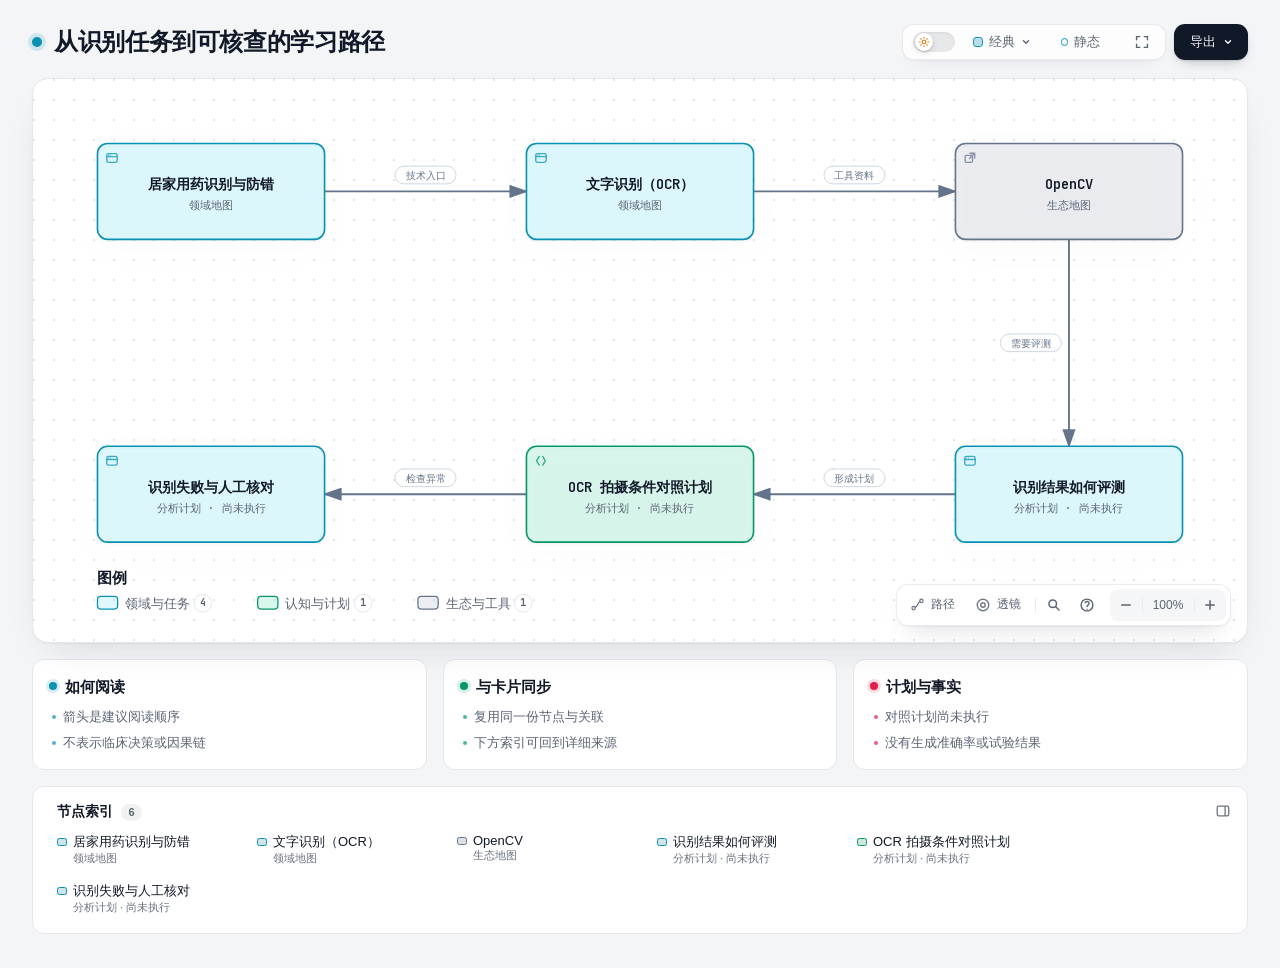
==== archify-map.html @ a1b2ab37 "完善三张活地图内容与界面并接入 Archify 可视化" ====
<!DOCTYPE html>
<html lang="zh-CN" data-theme="dark" data-preset="classic">
<head>
  <meta charset="UTF-8">
  <meta name="viewport" content="width=device-width, initial-scale=1.0">
  <meta name="generator" content="archify 3.2.0">
  <meta name="archify-reader-contract" content="declared-wide-v1">
  <title>从识别任务到可核查的学习路径</title>
  <script>
    // Resolve the theme before first paint so light-preference users don't
    // see a dark flash. The toolbar script below re-applies with UI state.
    (function () {
      try {
        var theme = null;
        try {
          var param = new URLSearchParams(window.location.search).get('theme');
          if (param === 'light' || param === 'dark') theme = param;
          if (new URLSearchParams(window.location.search).get('embed') === '1') {
            document.documentElement.setAttribute('data-embed', 'true');
          }
          if (new URLSearchParams(window.location.search).get('present') === '1') {
            document.documentElement.setAttribute('data-present', 'true');
          }
        } catch (_) {}
        if (!theme) {
          try { theme = localStorage.getItem('archify-theme'); } catch (_) {}
        }
        if (theme !== 'light' && theme !== 'dark') {
          theme = window.matchMedia('(prefers-color-scheme: light)').matches ? 'light' : 'dark';
        }
        document.documentElement.setAttribute('data-theme', theme);
      } catch (_) {}
    })();
  </script>
  <style id="archify-fonts">
/*
JetBrains Mono variable WOFF2 subsets from Google Fonts service revision v24.
These fixed bytes are shared by the viewer and its SVG/raster exports.
No local() source: an installed copy must not override the bundled font.
Uncovered characters (including CJK) still use the system fallback stack.
Upstream: https://github.com/JetBrains/JetBrainsMono

cyrillic-ext    1664 bytes  sha256 9343de2ca5d9549f792e7962375af8efb0f320c7643bfd36c884b5a30e5c396f
cyrillic        8892 bytes  sha256 4995a9a43ac659ec32fcd8b463755cd6a07b31a6e6b3894a6a153b661cf490e2
greek           6800 bytes  sha256 49c3da6c9a2b279b0f1f860f5cfb1f5dc38d88a5c7be9c9b1837bbc4e3db6111
vietnamese      5872 bytes  sha256 d44eb1936043a56038eb02dd70b243f379bef65783f94ec12f277550720411f1
latin-ext      11596 bytes  sha256 9c38cb2d0d2d93c1ee6e21fa78db76f13ea7e15e15cc64214c7ca89b6aaa35c4
latin          31340 bytes  sha256 2c32b9b3ee358c119e210f6f5195f9bd34894d78a785ff2e95d60e718e400af4

Copyright 2020 The JetBrains Mono Project Authors (https://github.com/JetBrains/JetBrainsMono)

This Font Software is licensed under the SIL Open Font License, Version 1.1.
This license is copied below, and is also available with a FAQ at:
https://openfontlicense.org


-----------------------------------------------------------
SIL OPEN FONT LICENSE Version 1.1 - 26 February 2007
-----------------------------------------------------------

PREAMBLE
The goals of the Open Font License (OFL) are to stimulate worldwide
development of collaborative font projects, to support the font creation
efforts of academic and linguistic communities, and to provide a free and
open framework in which fonts may be shared and improved in partnership
with others.

The OFL allows the licensed fonts to be used, studied, modified and
redistributed freely as long as they are not sold by themselves. The
fonts, including any derivative works, can be bundled, embedded,
redistributed and/or sold with any software provided that any reserved
names are not used by derivative works. The fonts and derivatives,
however, cannot be released under any other type of license. The
requirement for fonts to remain under this license does not apply
to any document created using the fonts or their derivatives.

DEFINITIONS
"Font Software" refers to the set of files released by the Copyright
Holder(s) under this license and clearly marked as such. This may
include source files, build scripts and documentation.

"Reserved Font Name" refers to any names specified as such after the
copyright statement(s).

"Original Version" refers to the collection of Font Software components as
distributed by the Copyright Holder(s).

"Modified Version" refers to any derivative made by adding to, deleting,
or substituting -- in part or in whole -- any of the components of the
Original Version, by changing formats or by porting the Font Software to a
new environment.

"Author" refers to any designer, engineer, programmer, technical
writer or other person who contributed to the Font Software.

PERMISSION & CONDITIONS
Permission is hereby granted, free of charge, to any person obtaining
a copy of the Font Software, to use, study, copy, merge, embed, modify,
redistribute, and sell modified and unmodified copies of the Font
Software, subject to the following conditions:

1) Neither the Font Software nor any of its individual components,
in Original or Modified Versions, may be sold by itself.

2) Original or Modified Versions of the Font Software may be bundled,
redistributed and/or sold with any software, provided that each copy
contains the above copyright notice and this license. These can be
included either as stand-alone text files, human-readable headers or
in the appropriate machine-readable metadata fields within text or
binary files as long as those fields can be easily viewed by the user.

3) No Modified Version of the Font Software may use the Reserved Font
Name(s) unless explicit written permission is granted by the corresponding
Copyright Holder. This restriction only applies to the primary font name as
presented to the users.

4) The name(s) of the Copyright Holder(s) or the Author(s) of the Font
Software shall not be used to promote, endorse or advertise any
Modified Version, except to acknowledge the contribution(s) of the
Copyright Holder(s) and the Author(s) or with their explicit written
permission.

5) The Font Software, modified or unmodified, in part or in whole,
must be distributed entirely under this license, and must not be
distributed under any other license. The requirement for fonts to
remain under this license does not apply to any document created
using the Font Software.

TERMINATION
This license becomes null and void if any of the above conditions are
not met.

DISCLAIMER
THE FONT SOFTWARE IS PROVIDED "AS IS", WITHOUT WARRANTY OF ANY KIND,
EXPRESS OR IMPLIED, INCLUDING BUT NOT LIMITED TO ANY WARRANTIES OF
MERCHANTABILITY, FITNESS FOR A PARTICULAR PURPOSE AND NONINFRINGEMENT
OF COPYRIGHT, PATENT, TRADEMARK, OR OTHER RIGHT. IN NO EVENT SHALL THE
COPYRIGHT HOLDER BE LIABLE FOR ANY CLAIM, DAMAGES OR OTHER LIABILITY,
INCLUDING ANY GENERAL, SPECIAL, INDIRECT, INCIDENTAL, OR CONSEQUENTIAL
DAMAGES, WHETHER IN AN ACTION OF CONTRACT, TORT OR OTHERWISE, ARISING
FROM, OUT OF THE USE OR INABILITY TO USE THE FONT SOFTWARE OR FROM
OTHER DEALINGS IN THE FONT SOFTWARE.
*/
    /* cyrillic-ext */
    @font-face { font-family: 'JetBrains Mono'; font-style: normal; font-weight: 400 800; font-display: swap;
      src: url([data-uri]) format('woff2');
      unicode-range: U+0460-052F, U+1C80-1C8A, U+20B4, U+2DE0-2DFF, U+A640-A69F, U+FE2E-FE2F; }
    /* cyrillic */
    @font-face { font-family: 'JetBrains Mono'; font-style: normal; font-weight: 400 800; font-display: swap;
      src: url([data-uri]) format('woff2');
      unicode-range: U+0301, U+0400-045F, U+0490-0491, U+04B0-04B1, U+2116; }
    /* greek */
    @font-face { font-family: 'JetBrains Mono'; font-style: normal; font-weight: 400 800; font-display: swap;
      src: url([data-uri]) format('woff2');
      unicode-range: U+0370-0377, U+037A-037F, U+0384-038A, U+038C, U+038E-03A1, U+03A3-03FF; }
    /* vietnamese */
    @font-face { font-family: 'JetBrains Mono'; font-style: normal; font-weight: 400 800; font-display: swap;
      src: url([data-uri]) format('woff2');
      unicode-range: U+0102-0103, U+0110-0111, U+0128-0129, U+0168-0169, U+01A0-01A1, U+01AF-01B0, U+0300-0301, U+0303-0304, U+0308-0309, U+0323, U+0329, U+1EA0-1EF9, U+20AB; }
    /* latin-ext */
    @font-face { font-family: 'JetBrains Mono'; font-style: normal; font-weight: 400 800; font-display: swap;
      src: url([data-uri]) format('woff2');
      unicode-range: U+0100-02BA, U+02BD-02C5, U+02C7-02CC, U+02CE-02D7, U+02DD-02FF, U+0304, U+0308, U+0329, U+1D00-1DBF, U+1E00-1E9F, U+1EF2-1EFF, U+2020, U+20A0-20AB, U+20AD-20C0, U+2113, U+2C60-2C7F, U+A720-A7FF; }
    /* latin */
    @font-face { font-family: 'JetBrains Mono'; font-style: normal; font-weight: 400 800; font-display: swap;
      src: url([data-uri]) format('woff2');
      unicode-range: U+0000-00FF, U+0131, U+0152-0153, U+02BB-02BC, U+02C6, U+02DA, U+02DC, U+0304, U+0308, U+0329, U+2000-206F, U+20AC, U+2122, U+2191, U+2193, U+2212, U+2215, U+FEFF, U+FFFD; }
  </style>
  <style>
    /* ==========================================================
       THEME VARIABLES — switch by toggling [data-theme] on <html>
       ========================================================== */
    :root,
    [data-theme="dark"] {
      --bg: #020617;
      --grid: #1e293b;
      --canvas-dot: rgba(148, 163, 184, 0.16);
      --text: #ffffff;
      --text-muted: #94a3b8;
      --text-dim: #475569;
      /* UI chrome and menu hints need more contrast than SVG .t-dim accents */
      --text-faint: #7d8da1;

      --panel: rgba(15, 23, 42, 0.5);
      --panel-border: #1e293b;
      --lane-fill: rgba(15, 23, 42, 0.22);
      --lane-stroke: #334155;

      --arrow: #94a3b8;
      --arrow-emphasis: #34d399;

      /* Opaque mask color used behind semi-transparent component fills
         so the arrows drawn underneath are properly hidden. */
      --mask: #0f172a;

      --frontend-fill:    rgba(8, 51, 68, 0.4);
      --frontend-stroke:  #22d3ee;
      --backend-fill:     rgba(6, 78, 59, 0.4);
      --backend-stroke:   #34d399;
      --database-fill:    rgba(76, 29, 149, 0.4);
      --database-stroke:  #a78bfa;
      --cloud-fill:       rgba(120, 53, 15, 0.3);
      --cloud-stroke:     #fbbf24;
      --security-fill:    rgba(136, 19, 55, 0.4);
      --security-stroke:  #fb7185;
      --messagebus-fill:  rgba(251, 146, 60, 0.3);
      --messagebus-stroke:#fb923c;
      --external-fill:    rgba(30, 41, 59, 0.5);
      --external-stroke:  #94a3b8;

      --toolbar-bg:       rgba(15, 23, 42, 0.8);
      --toolbar-border:   #334155;
      --toolbar-text:     #e2e8f0;
      --toolbar-hover:    rgba(15, 23, 42, 0.95);
      --toolbar-menu-bg:  #0f172a;
    }

    [data-theme="light"] {
      --bg: #f4f5f7;
      --grid: #e9edf2;
      --canvas-dot: #e2e7ec;
      --text: #111827;
      --text-muted: #5b6474;
      --text-dim: #9aa3b2;
      --text-faint: #6b7280;

      --panel: #ffffff;
      --panel-border: #e5e7eb;
      --lane-fill: rgba(248, 250, 252, 0.65);
      --lane-stroke: #cbd5e1;

      --arrow: #64748b;
      --arrow-emphasis: #059669;

      --mask: #ffffff;

      --frontend-fill: rgba(34, 211, 238, 0.15);
      --frontend-stroke: #0891b2;
      --backend-fill: rgba(52, 211, 153, 0.18);
      --backend-stroke: #059669;
      --database-fill: rgba(167, 139, 250, 0.2);
      --database-stroke: #7c3aed;
      --cloud-fill: rgba(251, 191, 36, 0.18);
      --cloud-stroke: #d97706;
      --security-fill: rgba(251, 113, 133, 0.15);
      --security-stroke: #e11d48;
      --messagebus-fill: rgba(251, 146, 60, 0.15);
      --messagebus-stroke: #ea580c;
      --external-fill: rgba(148, 163, 184, 0.18);
      --external-stroke: #64748b;

      --toolbar-bg:       rgba(255, 255, 255, 0.92);
      --toolbar-border:   #cbd5e1;
      --toolbar-text:     #334155;
      --toolbar-hover:    #ffffff;
      --toolbar-menu-bg:  #ffffff;
    }

    /* ==========================================================
       SIGNAL FLOW — an opt-in, motion-forward visual preset.
       The variables also target a standalone exported SVG, whose
       root carries data-preset and data-theme directly.
       ========================================================== */
    [data-preset="signal-flow"][data-theme="dark"] {
      --bg: #030711;
      --grid: #15233a;
      --panel: rgba(6, 14, 28, 0.78);
      --panel-border: #1d3350;
      --lane-fill: rgba(9, 22, 40, 0.5);
      --lane-stroke: #2c4564;
      --text: #f5fbff;
      --text-muted: #9eb0c7;
      --text-dim: #52667f;
      --text-faint: #7890ad;
      --mask: #07101e;
      --frontend-fill: rgba(6, 182, 212, 0.14);
      --frontend-stroke: #67e8f9;
      --backend-fill: rgba(16, 185, 129, 0.14);
      --backend-stroke: #5eead4;
      --database-fill: rgba(139, 92, 246, 0.16);
      --database-stroke: #c4b5fd;
      --cloud-fill: rgba(245, 158, 11, 0.13);
      --cloud-stroke: #fcd34d;
      --security-fill: rgba(244, 63, 94, 0.13);
      --security-stroke: #fda4af;
      --messagebus-fill: rgba(249, 115, 22, 0.13);
      --messagebus-stroke: #fdba74;
      --external-fill: rgba(71, 85, 105, 0.24);
      --external-stroke: #a5b4c7;
      --arrow: #7890ad;
      --arrow-emphasis: #2dd4bf;
      --toolbar-bg: rgba(7, 16, 30, 0.86);
      --toolbar-border: #29415f;
      --toolbar-menu-bg: #07101e;
    }

    [data-preset="signal-flow"][data-theme="light"] {
      --bg: #f4f9fc;
      --grid: #d4e5ee;
      --panel: rgba(255, 255, 255, 0.82);
      --panel-border: #bfd5e2;
      --lane-fill: rgba(232, 243, 248, 0.62);
      --lane-stroke: #a9c5d5;
      --text: #102638;
      --text-muted: #587287;
      --text-dim: #8aa2b4;
      --text-faint: #668397;
      --mask: #ffffff;
      --frontend-fill: rgba(6, 182, 212, 0.09);
      --frontend-stroke: #0789a1;
      --backend-fill: rgba(5, 150, 105, 0.09);
      --backend-stroke: #087f69;
      --database-fill: rgba(124, 58, 237, 0.09);
      --database-stroke: #7254c7;
      --cloud-fill: rgba(217, 119, 6, 0.08);
      --cloud-stroke: #b9670b;
      --security-fill: rgba(225, 29, 72, 0.08);
      --security-stroke: #c53a59;
      --messagebus-fill: rgba(234, 88, 12, 0.08);
      --messagebus-stroke: #c65f27;
      --external-fill: rgba(100, 116, 139, 0.1);
      --external-stroke: #607a8c;
      --arrow: #7b97aa;
      --arrow-emphasis: #0d9488;
    }

    /* ==========================================================
       BLUEPRINT — a review-first drafting preset for deployment,
       infrastructure, and technical design documentation. It keeps
       the same semantic palette and geometry while trading glow for
       precise grid contrast, squared materials, and drafting marks.
       ========================================================== */
    [data-preset="blueprint"][data-theme="dark"] {
      --bg: #06131f;
      --grid: #17425a;
      --panel: rgba(7, 27, 43, 0.9);
      --panel-border: #27627f;
      --lane-fill: rgba(10, 43, 66, 0.36);
      --lane-stroke: #34799a;
      --text: #e3f6ff;
      --text-muted: #91b8ca;
      --text-dim: #557e92;
      --text-faint: #739caf;
      --mask: #0a2031;
      --frontend-fill: rgba(26, 157, 193, 0.14);
      --frontend-stroke: #66d9ef;
      --backend-fill: rgba(31, 155, 124, 0.13);
      --backend-stroke: #69dfbd;
      --database-fill: rgba(120, 105, 196, 0.14);
      --database-stroke: #b4a8ff;
      --cloud-fill: rgba(197, 145, 43, 0.13);
      --cloud-stroke: #ffd166;
      --security-fill: rgba(199, 76, 104, 0.13);
      --security-stroke: #ff8da1;
      --messagebus-fill: rgba(207, 112, 49, 0.13);
      --messagebus-stroke: #ffad66;
      --external-fill: rgba(84, 119, 139, 0.18);
      --external-stroke: #a7cad9;
      --arrow: #78a3b7;
      --arrow-emphasis: #64dfc1;
      --toolbar-bg: rgba(7, 28, 45, 0.92);
      --toolbar-border: #34799a;
      --toolbar-text: #d8f3ff;
      --toolbar-hover: rgba(18, 58, 83, 0.95);
      --toolbar-menu-bg: #0a2031;
    }

    [data-preset="blueprint"][data-theme="light"] {
      --bg: #edf7fa;
      --grid: #b5d5e1;
      --panel: rgba(249, 253, 255, 0.94);
      --panel-border: #78aabd;
      --lane-fill: rgba(210, 232, 240, 0.42);
      --lane-stroke: #83b2c4;
      --text: #123344;
      --text-muted: #4e7486;
      --text-dim: #86a6b4;
      --text-faint: #668c9d;
      --mask: #f9fdff;
      --frontend-fill: rgba(8, 145, 178, 0.08);
      --frontend-stroke: #087f9c;
      --backend-fill: rgba(5, 128, 101, 0.08);
      --backend-stroke: #08755f;
      --database-fill: rgba(100, 75, 180, 0.08);
      --database-stroke: #6757a8;
      --cloud-fill: rgba(181, 120, 15, 0.08);
      --cloud-stroke: #a86609;
      --security-fill: rgba(190, 48, 80, 0.07);
      --security-stroke: #b32f50;
      --messagebus-fill: rgba(196, 81, 22, 0.07);
      --messagebus-stroke: #b65120;
      --external-fill: rgba(79, 112, 128, 0.08);
      --external-stroke: #506f7e;
      --arrow: #6d93a5;
      --arrow-emphasis: #087f69;
      --toolbar-bg: rgba(247, 252, 254, 0.94);
      --toolbar-border: #8ab5c5;
      --toolbar-text: #294f61;
      --toolbar-hover: #ffffff;
      --toolbar-menu-bg: #f9fdff;
    }

    /* ==========================================================
       EDITORIAL — a warm, publication-minded preset for design
       reviews, launch notes, and documentation. The diagram keeps
       the same semantic palette and exact geometry, but trades
       software chrome for paper, ink, ruled structure, and one
       restrained vermilion accent.
       ========================================================== */
    [data-preset="editorial"][data-theme="dark"] {
      --bg: #181611;
      --grid: #39342a;
      --panel: rgba(35, 31, 24, 0.96);
      --panel-border: #625a4a;
      --lane-fill: rgba(52, 46, 35, 0.46);
      --lane-stroke: #726957;
      --text: #f4eddf;
      --text-muted: #b9ae9b;
      --text-dim: #776e60;
      --text-faint: #9d917e;
      --mask: #231f18;
      --frontend-fill: rgba(43, 133, 142, 0.16);
      --frontend-stroke: #7fc6c7;
      --backend-fill: rgba(63, 132, 92, 0.16);
      --backend-stroke: #8fc29e;
      --database-fill: rgba(117, 91, 141, 0.17);
      --database-stroke: #c0a4d0;
      --cloud-fill: rgba(170, 119, 49, 0.16);
      --cloud-stroke: #d8ad68;
      --security-fill: rgba(157, 69, 65, 0.17);
      --security-stroke: #df9085;
      --messagebus-fill: rgba(174, 79, 42, 0.16);
      --messagebus-stroke: #df946f;
      --external-fill: rgba(126, 115, 96, 0.18);
      --external-stroke: #b8ad99;
      --arrow: #948978;
      --arrow-emphasis: #dd6b3d;
      --toolbar-bg: rgba(35, 31, 24, 0.92);
      --toolbar-border: #625a4a;
      --toolbar-text: #eee5d5;
      --toolbar-hover: #302a20;
      --toolbar-menu-bg: #231f18;
    }

    [data-preset="editorial"][data-theme="light"] {
      --bg: #f2eee5;
      --grid: #d8d0c2;
      --panel: rgba(251, 248, 241, 0.97);
      --panel-border: #c4b9a6;
      --lane-fill: rgba(229, 221, 207, 0.42);
      --lane-stroke: #b8aa94;
      --text: #242018;
      --text-muted: #6f6658;
      --text-dim: #a09788;
      --text-faint: #817767;
      --mask: #fbf8f1;
      --frontend-fill: rgba(31, 117, 126, 0.09);
      --frontend-stroke: #287e84;
      --backend-fill: rgba(42, 119, 75, 0.09);
      --backend-stroke: #397b53;
      --database-fill: rgba(105, 75, 130, 0.09);
      --database-stroke: #765d86;
      --cloud-fill: rgba(157, 103, 31, 0.1);
      --cloud-stroke: #9a671f;
      --security-fill: rgba(153, 58, 52, 0.09);
      --security-stroke: #9e463f;
      --messagebus-fill: rgba(182, 70, 27, 0.09);
      --messagebus-stroke: #ad4b25;
      --external-fill: rgba(101, 91, 75, 0.09);
      --external-stroke: #746b5e;
      --arrow: #8a806f;
      --arrow-emphasis: #bb4c23;
      --toolbar-bg: rgba(251, 248, 241, 0.94);
      --toolbar-border: #c4b9a6;
      --toolbar-text: #40392f;
      --toolbar-hover: #fffdf8;
      --toolbar-menu-bg: #fbf8f1;
    }

    * { margin: 0; padding: 0; box-sizing: border-box; }

    body {
      --archify-page-top: 2rem;
      font-family: -apple-system, BlinkMacSystemFont, 'Segoe UI', 'PingFang SC', 'Hiragino Sans GB', 'Microsoft YaHei', 'Noto Sans CJK SC', 'Noto Sans', Roboto, 'Helvetica Neue', Arial, sans-serif;
      -webkit-font-smoothing: antialiased;
      background: var(--bg);
      min-height: 100vh;
      padding: var(--archify-page-top) 2rem 2rem;
      color: var(--text);
      /* Theme surfaces change together; animating the page background leaves it
         visibly out of sync with the SVG and panel for the first 200ms. */
    }

    html[data-preset="signal-flow"] body {
      background-image:
        radial-gradient(circle at 18% -8%, rgba(34, 211, 238, 0.14), transparent 34rem),
        radial-gradient(circle at 92% 18%, rgba(139, 92, 246, 0.12), transparent 30rem);
      background-attachment: fixed;
    }
    html[data-preset="signal-flow"][data-theme="light"] body {
      background-image:
        radial-gradient(circle at 18% -8%, rgba(6, 182, 212, 0.12), transparent 34rem),
        radial-gradient(circle at 92% 18%, rgba(139, 92, 246, 0.08), transparent 30rem);
    }
    html[data-preset="blueprint"] body {
      background-image:
        linear-gradient(var(--grid) 1px, transparent 1px),
        linear-gradient(90deg, var(--grid) 1px, transparent 1px);
      background-size: 32px 32px;
      background-position: -1px -1px;
      background-attachment: fixed;
    }
    html[data-preset="editorial"] body {
      background-image:
        linear-gradient(90deg, transparent 0, transparent 5.4rem, color-mix(in srgb, var(--security-stroke) 18%, transparent) 5.4rem, color-mix(in srgb, var(--security-stroke) 18%, transparent) calc(5.4rem + 1px), transparent calc(5.4rem + 1px)),
        repeating-linear-gradient(0deg, transparent 0, transparent 31px, color-mix(in srgb, var(--grid) 36%, transparent) 31px, color-mix(in srgb, var(--grid) 36%, transparent) 32px);
      background-attachment: fixed;
    }

    /* Gallery/embed mode keeps the generated artifact as the source of truth
       while presenting only its diagram surface inside a proof card. */
    html[data-embed="true"] body {
      min-height: 0;
      padding: 0;
      overflow: hidden;
      background: var(--bg);
      background-image: none;
    }
    html[data-embed="true"] .toolbar,
    html[data-embed="true"] .header,
    html[data-embed="true"] .cards,
    html[data-embed="true"] .diagram-nav,
    html[data-embed="true"] .overview-map,
    html[data-embed="true"] .focus-chip,
    html[data-embed="true"] .route-probe,
    html[data-embed="true"] .semantic-lens,
    html[data-embed="true"] .diagram-guide,
    html[data-embed="true"] .node-finder,
    html[data-embed="true"] .node-outline { display: none !important; }
    html[data-embed="true"] .container { max-width: none; }
    html[data-embed="true"] .diagram-container {
      padding: 0.5rem;
      border: 0;
      border-radius: 0;
      box-shadow: none;
    }
    html[data-embed="true"] .diagram-container svg { min-width: 0; }

    /* Presentation Stage is a viewer-only layer: it gives the live diagram
       the viewport while keeping guided views, theme, focus, and exports real.
       Embed mode wins when both query parameters are present. */
    html[data-present="true"]:not([data-embed="true"]) body {
      --archify-page-top: 1rem;
      height: 100dvh;
      min-height: 0;
      padding: 1rem;
      overflow: hidden;
    }
    html[data-present="true"]:not([data-embed="true"]) .container {
      display: flex;
      flex-direction: column;
      gap: 0.75rem;
      width: 100%;
      max-width: none;
      height: calc(100dvh - 2rem);
    }
    html[data-present="true"]:not([data-embed="true"]) .header {
      flex: none;
      min-width: 0;
      margin: 0;
      padding-right: 23rem;
    }
    html[data-present="true"]:not([data-embed="true"]) .header-row { margin-bottom: 0.25rem; }
    html[data-present="true"]:not([data-embed="true"]) .subtitle {
      overflow: hidden;
      text-overflow: ellipsis;
      white-space: nowrap;
    }

    html[data-present="true"]:not([data-embed="true"]) .diagram-container {
      display: flex;
      flex: 1 1 auto;
      align-items: center;
      justify-content: center;
      min-height: 0;
      padding: 0.75rem;
      padding-bottom: calc(0.75rem + var(--archify-nav-reserve));
    }
    html[data-present="true"]:not([data-embed="true"]) .diagram-container > svg {
      flex: 1 1 auto;
      height: 100%;
      min-height: 0;
      width: 100%;
      min-width: 0;
    }
    html[data-present="true"]:not([data-embed="true"]) .cards { display: none; }
    html[data-present="true"]:not([data-embed="true"]) #btn-present {
      border-color: var(--frontend-stroke);
      color: var(--frontend-stroke);
    }

    /* The reader owns only the outer scale. Compact automatic sequences fit at
       their authored text size or larger. Long sequences and waterfall rows
       favor reading width and page scroll; other diagrams keep height fitting.
       Small automatic canvases retain a modest scale inside a usable shell.
       Every strategy preserves the authored SVG/viewBox and semantic geometry. */
    .container {
      width: 100%;
      max-width: var(--archify-reader-width, 1440px);
      margin: 0 auto;
    }
    html[data-reader-area="true"] .diagram-container {
      min-height: var(--archify-diagram-min-height);
      display: flex;
      align-items: center;
    }
    html[data-reader-area="true"] .diagram-container > svg { flex-shrink: 0; }
    /* The original SVG legend can use the outer corner while the capped or fitted
       diagram stays centered. The container still clips all outer paint. */
    .diagram-container:has([data-reader-legend-corner]) > svg { overflow: visible; }
    .diagram-container [data-reader-legend-corner] {
      transform-origin: 0 0;
      transform-box: view-box;
      transform: var(--archify-reader-legend-transform);
    }
    html[data-reader-narrow="true"]:not([data-present="true"]) .diagram-container > svg {
      min-width: 0;
      max-width: var(--archify-diagram-max-width);
      margin-inline: auto;
    }
    @media (min-width: 768px) and (max-height: 920px) {
      .header { margin-bottom: 1rem; }
      .diagram-container { padding: 1rem; }
      .cards { margin-top: 1rem; }
      .card { padding: 1rem; }
    }

    .header { margin-bottom: 1.5rem; padding-right: 29.5rem; }

    html[data-preset="signal-flow"] .header,
    html[data-preset="blueprint"] .header,
    html[data-preset="editorial"] .header { padding-right: 29.5rem; }

    .header-row {
      display: flex;
      align-items: center;
      gap: 0.75rem;
      min-height: 2.75rem;
      margin-bottom: 0.25rem;
    }

    .pulse-dot {
      flex: none;
      width: 10px;
      height: 10px;
      background: var(--frontend-stroke);
      border-radius: 50%;
      box-shadow: 0 0 0 4px color-mix(in srgb, var(--frontend-stroke) 16%, transparent);
      animation: none;
    }

    html[data-motion-capable="true"] .pulse-dot { animation: pulse 2s infinite; }

    @keyframes pulse {
      0%, 100% { opacity: 1; }
      50% { opacity: 0.5; }
    }

    h1 {
      font-size: 1.5rem;
      font-weight: 650;
      line-height: 1.25;
      letter-spacing: -0.015em;
    }

    .subtitle {
      color: var(--text-muted);
      font-size: 0.875rem;
      line-height: 1.55;
      margin-left: 1.375rem;
    }

    html[data-preset="signal-flow"] .header-row::after {
      content: attr(data-preset-badge-signal-flow);
      flex: none;
      margin-left: 0.25rem;
      color: var(--frontend-stroke);
      border: 1px solid var(--frontend-stroke);
      border-radius: 999px;
      padding: 0.28rem 0.6rem;
      font-size: 0.625rem;
      letter-spacing: 0.12em;
      opacity: 0.82;
      box-shadow: 0 0 20px rgba(34, 211, 238, 0.12);
      white-space: nowrap;
    }

    html[data-preset="blueprint"] .pulse-dot {
      width: 10px;
      height: 10px;
      border: 1px solid var(--frontend-stroke);
      border-radius: 1px;
      background: transparent;
      box-shadow: inset 0 0 0 2px var(--bg);
      transform: rotate(45deg);
      animation: none;
    }
    html[data-preset="blueprint"] .header-row::after {
      content: attr(data-preset-badge-blueprint);
      flex: none;
      margin-left: 0.25rem;
      padding: 0.28rem 0.55rem;
      border-top: 1px solid var(--frontend-stroke);
      border-bottom: 1px solid var(--frontend-stroke);
      color: var(--frontend-stroke);
      font-size: 0.5625rem;
      font-weight: 700;
      letter-spacing: 0.14em;
      white-space: nowrap;
    }

    html[data-preset="editorial"] h1,
    html[data-preset="editorial"] .card h3 {
      font-family: Georgia, 'Times New Roman', 'Songti SC', STSong, serif;
      letter-spacing: -0.02em;
    }
    html[data-preset="editorial"] h1 { font-size: 1.72rem; font-weight: 600; }
    html[data-preset="editorial"] .pulse-dot {
      width: 9px;
      height: 9px;
      border: 1px solid var(--arrow-emphasis);
      border-radius: 0;
      background: var(--arrow-emphasis);
      box-shadow: 0 0 0 3px color-mix(in srgb, var(--arrow-emphasis) 14%, transparent);
      transform: rotate(45deg);
      animation: none;
    }
    html[data-preset="editorial"] .header-row::after {
      content: attr(data-preset-badge-editorial);
      flex: none;
      margin-left: 0.25rem;
      padding: 0.32rem 0 0.24rem;
      border-bottom: 2px solid var(--arrow-emphasis);
      color: var(--arrow-emphasis);
      font-family: Georgia, 'Times New Roman', serif;
      font-size: 0.625rem;
      font-style: italic;
      font-weight: 600;
      letter-spacing: 0.08em;
      white-space: nowrap;
    }

    .diagram-container {
      --archify-nav-reserve: 0px;
      background: var(--panel);
      border-radius: 1rem;
      border: 1px solid var(--panel-border);
      box-shadow: 0 1px 2px rgba(15, 23, 42, 0.04), 0 16px 40px -20px rgba(15, 23, 42, 0.18);
      padding: 1.5rem;
      padding-bottom: calc(1.5rem + var(--archify-nav-reserve));
      overflow: hidden;
      position: relative;
    }

    html[data-preset="signal-flow"] .diagram-container {
      position: relative;
      overflow: hidden;
      background: linear-gradient(180deg, rgba(8, 20, 38, 0.82), rgba(3, 8, 18, 0.94));
      box-shadow: inset 0 1px 0 rgba(255, 255, 255, 0.04), 0 28px 80px rgba(0, 0, 0, 0.34);
    }
    html[data-preset="signal-flow"][data-theme="light"] .diagram-container {
      background: linear-gradient(180deg, rgba(255, 255, 255, 0.9), rgba(237, 246, 250, 0.94));
      box-shadow: inset 0 1px 0 rgba(255, 255, 255, 0.72), 0 24px 60px rgba(45, 78, 99, 0.12);
    }
    html[data-preset="blueprint"] .diagram-container {
      border-color: var(--panel-border);
      border-radius: 0.35rem;
      background: var(--panel);
      box-shadow:
        inset 0 0 0 1px color-mix(in srgb, var(--panel-border) 34%, transparent),
        0 18px 48px rgba(0, 0, 0, 0.16);
    }
    html[data-preset="blueprint"] .diagram-container::after {
      content: "";
      position: absolute;
      z-index: 10;
      inset: 0.7rem;
      pointer-events: none;
      background:
        linear-gradient(var(--frontend-stroke), var(--frontend-stroke)) left top / 1.35rem 1px no-repeat,
        linear-gradient(var(--frontend-stroke), var(--frontend-stroke)) left top / 1px 1.35rem no-repeat,
        linear-gradient(var(--frontend-stroke), var(--frontend-stroke)) right top / 1.35rem 1px no-repeat,
        linear-gradient(var(--frontend-stroke), var(--frontend-stroke)) right top / 1px 1.35rem no-repeat,
        linear-gradient(var(--frontend-stroke), var(--frontend-stroke)) left bottom / 1.35rem 1px no-repeat,
        linear-gradient(var(--frontend-stroke), var(--frontend-stroke)) left bottom / 1px 1.35rem no-repeat,
        linear-gradient(var(--frontend-stroke), var(--frontend-stroke)) right bottom / 1.35rem 1px no-repeat,
        linear-gradient(var(--frontend-stroke), var(--frontend-stroke)) right bottom / 1px 1.35rem no-repeat;
      opacity: 0.58;
    }
    html[data-preset="editorial"] .diagram-container {
      overflow: hidden;
      border-color: var(--panel-border);
      border-radius: 0.38rem;
      background:
        linear-gradient(90deg, color-mix(in srgb, var(--security-fill) 58%, transparent), transparent 12%),
        var(--panel);
      box-shadow:
        0 1px 0 color-mix(in srgb, var(--text) 6%, transparent),
        0 18px 48px color-mix(in srgb, #000 19%, transparent);
    }
    html[data-preset="editorial"] .diagram-container::after {
      position: absolute;
      z-index: 10;
      top: 0.72rem;
      right: 1.25rem;
      padding: 0.2rem 0.52rem;
      border: 1px solid var(--panel-border);
      background: var(--panel);
      color: var(--arrow-emphasis);
      content: attr(data-preset-badge-editorial-plate);
      font-family: Georgia, 'Times New Roman', serif;
      font-size: 0.52rem;
      font-style: italic;
      font-weight: 600;
      letter-spacing: 0.09em;
      pointer-events: none;
    }
    html[data-embed="true"][data-preset="editorial"] .diagram-container::after { display: none; }
    html[data-motion-capable="true"][data-preset="signal-flow"][data-ambient-entry="running"] .diagram-container::before {
      content: "";
      position: absolute;
      inset: 0;
      pointer-events: none;
      background: linear-gradient(115deg, transparent 28%, rgba(103, 232, 249, 0.035) 48%, transparent 68%);
      transform: translateX(-70%);
      animation: archify-signal-scan 4.8s ease-in-out 1 both;
    }

    /* Motion Governor gives the reader a real static state and gives the
       strongest semantic action the only motion budget. Atmosphere resets to
       its authored base instead of freezing mid-cycle. Static artifacts never
       start a decorative pulse or scan. */
    html:not([data-motion-capable="true"]) svg[data-animation="trace"] [data-animate] {
      animation: none !important;
    }
    html:not([data-motion-capable="true"]) svg[data-animation="trace"] [data-graph-role="automatic-crossover"]:has(> [data-animate="edge"]) > [data-graph-role="automatic-crossover-underlay"] {
      animation: none !important;
    }
    html[data-motion="still"] .pulse-dot,
    html[data-motion="still"] .diagram-container::before,
    html[data-motion="still"] svg[data-animation="trace"] [data-animate],
    html[data-motion-owner] .pulse-dot,
    html[data-motion-owner] .diagram-container::before,
    html[data-motion-owner] svg[data-animation="trace"] [data-animate],
    html[data-embed="true"] .pulse-dot,
    html[data-embed="true"] .diagram-container::before,
    html[data-share-playback="true"] .pulse-dot,
    html[data-share-playback="true"] .diagram-container::before,
    html[data-document-hidden="true"] .pulse-dot,
    html[data-document-hidden="true"] .diagram-container::before,
    html[data-document-hidden="true"] svg[data-animation="trace"] [data-animate],
    html[data-motion="still"] svg[data-animation="trace"] [data-graph-role="automatic-crossover"]:has(> [data-animate="edge"]) > [data-graph-role="automatic-crossover-underlay"],
    html[data-motion-owner] svg[data-animation="trace"] [data-graph-role="automatic-crossover"]:has(> [data-animate="edge"]) > [data-graph-role="automatic-crossover-underlay"],
    html[data-embed="true"] svg[data-animation="trace"] [data-graph-role="automatic-crossover"]:has(> [data-animate="edge"]) > [data-graph-role="automatic-crossover-underlay"],
    html[data-share-playback="true"] svg[data-animation="trace"] [data-graph-role="automatic-crossover"]:has(> [data-animate="edge"]) > [data-graph-role="automatic-crossover-underlay"],
    html[data-document-hidden="true"] svg[data-animation="trace"] [data-graph-role="automatic-crossover"]:has(> [data-animate="edge"]) > [data-graph-role="automatic-crossover-underlay"] {
      animation: none !important;
    }
    html[data-motion="still"] .diagram-container::before,
    html[data-motion-owner] .diagram-container::before,
    html[data-embed="true"] .diagram-container::before,
    html[data-share-playback="true"] .diagram-container::before {
      opacity: 0;
    }
    html[data-motion="still"] .intent-trace-flow,
    html[data-motion="still"] .route-probe-flow,
    html[data-motion="still"] .route-journey-flow,
    html[data-motion="still"] .semantic-lens-flow,
    html[data-motion="still"] .diagram-guide,
    html[data-motion="still"] .overview-map-live,
    html[data-document-hidden="true"] .intent-trace-flow,
    html[data-document-hidden="true"] .route-probe-flow,
    html[data-document-hidden="true"] .route-journey-flow,
    html[data-document-hidden="true"] .semantic-lens-flow,
    html[data-document-hidden="true"] .diagram-guide,
    html[data-document-hidden="true"] .overview-map-live {
      animation: none !important;
    }

    html[data-motion="still"] .intent-trace-flow,
    html[data-motion="still"] .route-probe-flow {
      stroke-dasharray: none;
      stroke-dashoffset: 0;
      opacity: 0.72;
    }
    html[data-motion="still"] .route-journey-overlay,
    html[data-document-hidden="true"] .route-journey-overlay { display: none !important; }
    html[data-motion="still"] .relationship-pulse-overlay { display: none !important; }

    html[data-motion="still"] svg [data-node-id],
    html[data-motion="still"] svg [data-edge-from],
    html[data-motion="still"] svg [data-detail],
    html[data-motion="still"] svg [data-detail-anchor],
    html[data-motion="still"] svg [data-legend-hit],
    html[data-motion="still"] svg {
      transition: none !important;
    }

    svg {
      font-family: 'JetBrains Mono', ui-monospace, SFMono-Regular, Menlo, Consolas, 'DejaVu Sans Mono', 'Liberation Mono', 'Noto Sans Mono CJK SC', 'PingFang SC', 'Hiragino Sans GB', 'Microsoft YaHei', monospace;
      width: 100%;
      min-width: min(900px, 100%);
      display: block;
      transform-origin: 0 0;
      transition: transform 0.18s ease;
    }

    .diagram-container.is-camera-moving svg {
      transition: transform 0.42s cubic-bezier(0.22, 1, 0.36, 1);
    }
    .diagram-container.is-camera-transaction svg { transition: none; }
    .diagram-container.is-pannable { cursor: grab; }
    .diagram-container.is-panning { cursor: grabbing; user-select: none; }
    .diagram-container.is-panning svg { transition: none; }

    .diagram-nav {
      position: absolute;
      right: 1rem;
      bottom: 1rem;
      z-index: 12;
      translate: 0 calc(-1 * var(--archify-dock-lift, 0px));
      display: inline-flex;
      align-items: center;
      max-width: calc(100% - 2rem);
      padding: 0.25rem;
      gap: 0.0625rem;
      overflow-x: auto;
      border: 1px solid color-mix(in srgb, var(--panel-border) 80%, transparent);
      border-radius: 0.75rem;
      background: color-mix(in srgb, var(--panel) 84%, transparent);
      box-shadow: 0 1px 2px rgba(15, 23, 42, 0.05), 0 10px 28px -14px rgba(15, 23, 42, 0.28);
      backdrop-filter: blur(14px) saturate(1.2);
      scrollbar-width: none;
    }
    .diagram-nav::-webkit-scrollbar { display: none; }
    .diagram-nav button,
    .focus-chip button {
      border: 0;
      background: transparent;
      color: var(--toolbar-text);
      font: inherit;
      cursor: pointer;
    }
    .diagram-nav button {
      min-width: 2rem;
      height: 2rem;
      padding: 0 0.4rem;
      border-radius: 0.5rem;
      color: var(--text-muted);
      font-size: 0.75rem;
      font-weight: 500;
      letter-spacing: 0;
      transition: background 0.15s, color 0.15s;
    }
    .diagram-nav button:hover,
    .diagram-nav button:focus-visible {
      color: var(--text);
      background: color-mix(in srgb, var(--text) 6%, transparent);
    }
    .diagram-nav button:hover,
    .diagram-nav button:focus-visible,
    .focus-chip button:hover,
    .focus-chip button:focus-visible { background: var(--toolbar-hover); }
    .diagram-nav button:focus-visible,
    .focus-chip button:focus-visible {
      outline: 2px solid var(--frontend-stroke);
      outline-offset: 1px;
    }
    .diagram-nav button:disabled { opacity: 0.38; cursor: default; }
    /* The Guide stays on the ? shortcut; Map only earns dock space once the
       reader has zoomed past the full diagram (or opened it from the keyboard). */
    .diagram-nav button[hidden] { display: none; }
    .diagram-container:not(.is-pannable) #btn-overview-map:not([data-radar-requested]):not(:focus) { display: none; }
    .diagram-nav button:disabled:hover { background: transparent; }
    .diagram-nav #btn-route-probe,
    .diagram-nav #btn-overview-map,
    .diagram-nav #btn-semantic-lens {
      min-width: auto;
      padding-inline: 0.6rem;
      color: var(--text-muted);
      font-weight: 500;
    }
    .diagram-nav #btn-node-finder,
    .diagram-nav [data-view="out"] {
      position: relative;
      margin-left: 0.375rem;
    }
    .diagram-nav #btn-node-finder::before,
    .diagram-nav [data-view="out"]::before {
      position: absolute;
      top: 0.55rem;
      bottom: 0.55rem;
      left: -0.19rem;
      width: 1px;
      background: color-mix(in srgb, var(--panel-border) 90%, transparent);
      content: "";
      pointer-events: none;
    }
    .diagram-nav-icon {
      display: block;
      width: 0.95rem;
      height: 0.95rem;
      margin: auto;
      background: currentColor;
      -webkit-mask-position: center;
      -webkit-mask-repeat: no-repeat;
      -webkit-mask-size: contain;
      mask-position: center;
      mask-repeat: no-repeat;
      mask-size: contain;
    }
    .diagram-nav-icon.find {
      -webkit-mask-image: url("data:image/svg+xml,%3Csvg xmlns='http://www.w3.org/2000/svg' viewBox='0 0 20 20'%3E%3Ccircle cx='8.5' cy='8.5' r='4.5' fill='none' stroke='black' stroke-width='1.8'/%3E%3Cpath d='m12 12 4 4' fill='none' stroke='black' stroke-width='1.8' stroke-linecap='round'/%3E%3C/svg%3E");
      mask-image: url("data:image/svg+xml,%3Csvg xmlns='http://www.w3.org/2000/svg' viewBox='0 0 20 20'%3E%3Ccircle cx='8.5' cy='8.5' r='4.5' fill='none' stroke='black' stroke-width='1.8'/%3E%3Cpath d='m12 12 4 4' fill='none' stroke='black' stroke-width='1.8' stroke-linecap='round'/%3E%3C/svg%3E");
    }
    .diagram-nav-icon.guide {
      -webkit-mask-image: url("data:image/svg+xml,%3Csvg xmlns='http://www.w3.org/2000/svg' viewBox='0 0 20 20'%3E%3Ccircle cx='10' cy='10' r='7' fill='none' stroke='black' stroke-width='1.7'/%3E%3Cpath d='M7.8 7.3a2.4 2.4 0 014.6.9c0 1.8-2.4 2-2.4 3.7M10 14.9h.01' fill='none' stroke='black' stroke-width='1.7' stroke-linecap='round'/%3E%3C/svg%3E");
      mask-image: url("data:image/svg+xml,%3Csvg xmlns='http://www.w3.org/2000/svg' viewBox='0 0 20 20'%3E%3Ccircle cx='10' cy='10' r='7' fill='none' stroke='black' stroke-width='1.7'/%3E%3Cpath d='M7.8 7.3a2.4 2.4 0 014.6.9c0 1.8-2.4 2-2.4 3.7M10 14.9h.01' fill='none' stroke='black' stroke-width='1.7' stroke-linecap='round'/%3E%3C/svg%3E");
    }
    .diagram-nav-icon.minus {
      -webkit-mask-image: url("data:image/svg+xml,%3Csvg xmlns='http://www.w3.org/2000/svg' viewBox='0 0 20 20'%3E%3Cpath d='M5 10h10' fill='none' stroke='black' stroke-width='1.8' stroke-linecap='round'/%3E%3C/svg%3E");
      mask-image: url("data:image/svg+xml,%3Csvg xmlns='http://www.w3.org/2000/svg' viewBox='0 0 20 20'%3E%3Cpath d='M5 10h10' fill='none' stroke='black' stroke-width='1.8' stroke-linecap='round'/%3E%3C/svg%3E");
    }
    .diagram-nav-icon.plus {
      -webkit-mask-image: url("data:image/svg+xml,%3Csvg xmlns='http://www.w3.org/2000/svg' viewBox='0 0 20 20'%3E%3Cpath d='M10 5v10M5 10h10' fill='none' stroke='black' stroke-width='1.8' stroke-linecap='round'/%3E%3C/svg%3E");
      mask-image: url("data:image/svg+xml,%3Csvg xmlns='http://www.w3.org/2000/svg' viewBox='0 0 20 20'%3E%3Cpath d='M10 5v10M5 10h10' fill='none' stroke='black' stroke-width='1.8' stroke-linecap='round'/%3E%3C/svg%3E");
    }
    .diagram-nav [data-view="reset"] {
      display: inline-flex;
      align-items: center;
      justify-content: center;
      gap: 0.2rem;
      min-width: 3.1rem;
      padding-inline: 0.35rem;
    }
    .diagram-nav [data-view="reset"][data-detail-visible] {
      min-width: 3.8rem;
    }
    .diagram-nav-detail {
      color: color-mix(in srgb, var(--toolbar-text) 52%, transparent);
      font-size: 0.44rem;
      font-weight: 700;
      line-height: 1;
      letter-spacing: 0.07em;
    }
    .diagram-nav-percent {
      color: var(--text-muted);
      font-size: 0.75rem;
      font-weight: 500;
      font-variant-numeric: tabular-nums;
      line-height: 1;
    }
    /* Mode buttons carry a small glyph so the dock reads as one icon language. */
    .diagram-nav #btn-route-probe,
    .diagram-nav #btn-overview-map,
    .diagram-nav #btn-semantic-lens {
      display: inline-flex;
      align-items: center;
      gap: 0.375rem;
      padding-inline: 0.55rem 0.65rem;
    }
    .diagram-nav #btn-route-probe::before,
    .diagram-nav #btn-overview-map::before,
    .diagram-nav #btn-semantic-lens::before {
      flex: none;
      width: 0.95rem;
      height: 0.95rem;
      background: currentColor;
      content: "";
      opacity: 0.85;
      -webkit-mask: var(--nav-glyph) center / contain no-repeat;
      mask: var(--nav-glyph) center / contain no-repeat;
    }
    .diagram-nav #btn-route-probe { --nav-glyph: url("data:image/svg+xml,%3Csvg xmlns='http://www.w3.org/2000/svg' viewBox='0 0 20 20'%3E%3Cg fill='none' stroke='black' stroke-width='1.7' stroke-linecap='round'%3E%3Ccircle cx='4.8' cy='14.8' r='2.2'/%3E%3Ccircle cx='15.2' cy='5.2' r='2.2'/%3E%3Cpath d='M6.9 13.9c3.8-1.4 2.6-6.3 6.2-7.8'/%3E%3C/g%3E%3C/svg%3E"); }
    .diagram-nav #btn-overview-map { --nav-glyph: url("data:image/svg+xml,%3Csvg xmlns='http://www.w3.org/2000/svg' viewBox='0 0 20 20'%3E%3Cg fill='none' stroke='black' stroke-width='1.7' stroke-linejoin='round'%3E%3Cpath d='M2.8 5.4 7.4 3.5l5.2 2 4.6-1.9v11l-4.6 1.9-5.2-2-4.6 1.9z'/%3E%3Cpath d='M7.4 3.5v11M12.6 5.5v11'/%3E%3C/g%3E%3C/svg%3E"); }
    .diagram-nav #btn-semantic-lens { --nav-glyph: url("data:image/svg+xml,%3Csvg xmlns='http://www.w3.org/2000/svg' viewBox='0 0 20 20'%3E%3Cg fill='none' stroke='black' stroke-width='1.7'%3E%3Ccircle cx='10' cy='10' r='6.8'/%3E%3Ccircle cx='10' cy='10' r='2.6'/%3E%3C/g%3E%3C/svg%3E"); }
    /* Zoom out / level / zoom in join into one stepper well. */
    .diagram-nav [data-view="out"],
    .diagram-nav [data-view="reset"],
    .diagram-nav [data-view="in"] {
      position: relative;
      border-radius: 0;
      background: color-mix(in srgb, var(--panel-border) 38%, transparent);
    }
    .diagram-nav [data-view="out"] { margin-left: 0.375rem; border-radius: 0.5rem 0 0 0.5rem; }
    .diagram-nav [data-view="out"]::before { display: none; }
    .diagram-nav [data-view="reset"],
    .diagram-nav [data-view="in"] { margin-left: -0.0625rem; }
    .diagram-nav [data-view="in"] { border-radius: 0 0.5rem 0.5rem 0; }
    .diagram-nav [data-view="reset"]::after,
    .diagram-nav [data-view="in"]::after {
      position: absolute;
      top: 0.55rem;
      bottom: 0.55rem;
      left: 0;
      width: 1px;
      background: color-mix(in srgb, var(--panel-border) 75%, transparent);
      content: "";
      pointer-events: none;
    }
    .diagram-nav [data-view="out"]:hover,
    .diagram-nav [data-view="reset"]:hover,
    .diagram-nav [data-view="in"]:hover { background: color-mix(in srgb, var(--panel-border) 60%, transparent); }
    .diagram-nav [data-view="out"]:disabled,
    .diagram-nav [data-view="in"]:disabled { opacity: 1; color: color-mix(in srgb, var(--text-muted) 40%, transparent); }
    .diagram-nav [data-view="out"]:disabled:hover,
    .diagram-nav [data-view="in"]:disabled:hover { background: color-mix(in srgb, var(--panel-border) 38%, transparent); }
    .diagram-nav [data-view="reset"] { min-width: 3.25rem; }
    .diagram-container[data-camera-indicator="true"] .diagram-nav-detail,
    .diagram-container[data-camera-indicator="true"] .diagram-nav-percent { color: var(--frontend-stroke); }
    .diagram-nav #btn-diagram-guide[aria-expanded="true"] {
      color: var(--cloud-stroke);
      background: var(--toolbar-hover);
    }

    /* Semantic Radar is a deliberately simplified, viewer-only overview. It
       uses authored node bounds and the live camera viewport rather than
       cloning the canonical SVG, so IDs, filters, animation, and export state
       stay singular and deterministic. */
    .overview-map {
      position: absolute;
      right: 1rem;
      bottom: calc(4.15rem + var(--archify-nav-reserve));
      z-index: 12;
      width: 11.25rem;
      overflow: hidden;
      border: 1px solid color-mix(in srgb, var(--frontend-stroke) 52%, var(--toolbar-border));
      border-radius: 0.78rem;
      background: var(--toolbar-menu-bg);
      color: var(--toolbar-text);
      box-shadow: 0 16px 42px rgba(0, 0, 0, 0.3);
      backdrop-filter: blur(16px);
      font-size: 0.625rem;
    }
    .overview-map[hidden] { display: none; }
    .overview-map[data-docked="true"] {
      position: fixed;
      right: var(--archify-radar-right, 1rem);
      top: var(--archify-radar-top, 1rem);
      bottom: auto;
    }
    .overview-map[data-docked="true"][data-dock-side="left"] {
      right: auto;
      left: var(--archify-radar-left, 1rem);
    }
    html[data-preset="blueprint"] .overview-map { border-radius: 0.28rem; }
    .overview-map-head {
      display: grid;
      grid-template-columns: auto minmax(0, 1fr) auto;
      align-items: center;
      gap: 0.45rem;
      min-height: 2.25rem;
      padding: 0.42rem 0.48rem 0.38rem 0.55rem;
      border-bottom: 1px solid var(--toolbar-border);
      background: linear-gradient(110deg, color-mix(in srgb, var(--frontend-fill) 45%, transparent), transparent 68%);
      cursor: grab;
      touch-action: none;
      user-select: none;
    }
    .overview-map[data-panel-dragging="true"] .overview-map-head { cursor: grabbing; }
    .overview-map[data-placement-invalid="true"] {
      border-color: var(--security-stroke);
      box-shadow: 0 0 0 2px color-mix(in srgb, var(--security-stroke) 34%, transparent), 0 16px 42px rgba(0, 0, 0, 0.3);
    }
    .overview-map[data-compact="true"] {
      width: 7.4rem;
    }
    .overview-map[data-compact="true"] .overview-map-head {
      grid-template-columns: minmax(0, 1fr) auto;
      gap: 0.24rem;
      min-height: 1.5rem;
      padding: 0.05rem 0.16rem 0.05rem 0.32rem;
      border-bottom: 0;
    }
    .overview-map[data-compact="true"] .overview-map-live,
    .overview-map[data-compact="true"] .overview-map-copy,
    .overview-map[data-compact="true"] .overview-map-surface,
    .overview-map[data-compact="true"] .overview-map-hint {
      display: none;
    }
    .overview-map[data-compact="true"] .overview-map-expand { display: inline-flex; }
    .overview-map[data-compact="true"] .overview-map-close {
      width: 1.15rem;
      height: 1.15rem;
      font-size: 0.72rem;
    }
    .overview-map-live {
      width: 0.42rem;
      height: 0.42rem;
      border-radius: 50%;
      background: var(--backend-stroke);
      box-shadow: 0 0 0 0 color-mix(in srgb, var(--backend-stroke) 52%, transparent);
      animation: archify-radar-live 2.4s ease-out infinite;
    }
    .overview-map-copy { min-width: 0; line-height: 1.1; }
    .overview-map-copy strong {
      display: block;
      overflow: hidden;
      color: var(--frontend-stroke);
      font-size: 0.59rem;
      letter-spacing: 0.12em;
      text-transform: uppercase;
      white-space: nowrap;
      text-overflow: ellipsis;
    }
    .overview-map-copy small {
      display: block;
      margin-top: 0.18rem;
      overflow: hidden;
      color: var(--text-faint);
      font-size: 0.52rem;
      letter-spacing: 0.04em;
      white-space: nowrap;
      text-overflow: ellipsis;
    }
    .overview-map-expand {
      display: none;
      align-items: center;
      justify-content: center;
      min-width: 0;
      height: 1.2rem;
      padding: 0 0.34rem;
      overflow: hidden;
      border: 0;
      border-radius: 0.3rem;
      background: transparent;
      color: var(--frontend-stroke);
      font: inherit;
      font-size: 0.49rem;
      font-weight: 700;
      letter-spacing: 0.06em;
      text-transform: uppercase;
      white-space: nowrap;
      cursor: pointer;
    }
    .overview-map-close {
      width: 1.55rem;
      height: 1.55rem;
      padding: 0;
      border: 0;
      border-radius: 0.34rem;
      background: transparent;
      color: var(--toolbar-text);
      font: inherit;
      font-size: 0.9rem;
      cursor: pointer;
    }
    .overview-map-expand:hover,
    .overview-map-expand:focus-visible,
    .overview-map-close:hover,
    .overview-map-close:focus-visible { background: var(--toolbar-hover); }
    .overview-map-expand:focus-visible,
    .overview-map-close:focus-visible,
    .overview-map-surface:focus-visible,
    .overview-map-node:focus-visible {
      outline: 2px solid var(--frontend-stroke);
      outline-offset: 1px;
    }
    .overview-map-surface {
      position: relative;
      height: 7rem;
      margin: 0.42rem;
      overflow: hidden;
      border: 1px solid color-mix(in srgb, var(--panel-border) 72%, transparent);
      border-radius: 0.42rem;
      background:
        linear-gradient(color-mix(in srgb, var(--panel-border) 26%, transparent) 1px, transparent 1px),
        linear-gradient(90deg, color-mix(in srgb, var(--panel-border) 26%, transparent) 1px, transparent 1px),
        color-mix(in srgb, var(--bg) 86%, transparent);
      background-size: 12px 12px;
      cursor: crosshair;
      touch-action: none;
    }
    html[data-preset="blueprint"] .overview-map-surface { border-radius: 0.1rem; }
    .overview-map-surface > svg {
      width: 100%;
      height: 100%;
      min-width: 0;
      transform: none !important;
      transition: none !important;
      display: block;
      overflow: visible;
    }
    .overview-map-node {
      fill: var(--backend-stroke);
      fill-opacity: 0.52;
      stroke: var(--backend-stroke);
      stroke-opacity: 0.86;
      vector-effect: non-scaling-stroke;
      cursor: pointer;
      transition: fill-opacity 140ms ease, stroke-width 140ms ease, filter 140ms ease;
    }
    .overview-map-node[data-kind="frontend"],
    .overview-map-node[data-kind="start"] { fill: var(--frontend-stroke); stroke: var(--frontend-stroke); }
    .overview-map-node[data-kind="database"],
    .overview-map-node[data-kind="success"] { fill: var(--database-stroke); stroke: var(--database-stroke); }
    .overview-map-node[data-kind="cloud"],
    .overview-map-node[data-kind="waiting"] { fill: var(--cloud-stroke); stroke: var(--cloud-stroke); }
    .overview-map-node[data-kind="messagebus"] { fill: var(--messagebus-stroke); stroke: var(--messagebus-stroke); }
    .overview-map-node[data-kind="security"],
    .overview-map-node[data-kind="decision"],
    .overview-map-node[data-kind="failure"] { fill: var(--security-stroke); stroke: var(--security-stroke); }
    .overview-map-node[data-kind="external"],
    .overview-map-node[data-kind="neutral"] { fill: var(--external-stroke); stroke: var(--external-stroke); }
    .overview-map-node[data-radar-active="true"],
    .overview-map-node:hover,
    .overview-map-node:focus-visible {
      fill-opacity: 0.92;
      stroke-width: 2.2;
      filter: drop-shadow(0 0 3px currentColor);
    }
    .overview-map-viewport {
      fill: color-mix(in srgb, var(--frontend-fill) 56%, transparent);
      stroke: var(--frontend-stroke);
      stroke-width: 2;
      vector-effect: non-scaling-stroke;
      pointer-events: none;
      filter: drop-shadow(0 0 3px color-mix(in srgb, var(--frontend-stroke) 54%, transparent));
    }
    .overview-map-hint {
      display: flex;
      justify-content: space-between;
      gap: 0.5rem;
      padding: 0 0.52rem 0.46rem;
      color: var(--text-faint);
      font-size: 0.49rem;
      letter-spacing: 0.06em;
      text-transform: uppercase;
    }
    .diagram-nav #btn-overview-map[aria-expanded="true"] {
      color: var(--frontend-stroke);
      background: color-mix(in srgb, var(--frontend-stroke) 11%, transparent);
    }
    .overview-map-feedback {
      position: absolute;
      right: 1rem;
      bottom: 4.15rem;
      z-index: 13;
      max-width: min(16rem, calc(100% - 2rem));
      padding: 0.38rem 0.55rem;
      border: 1px solid color-mix(in srgb, var(--frontend-stroke) 52%, var(--toolbar-border));
      border-radius: 0.5rem;
      background: var(--toolbar-menu-bg);
      color: var(--toolbar-text);
      box-shadow: 0 8px 24px rgba(0, 0, 0, 0.2);
      font-size: 0.52rem;
      line-height: 1.35;
      pointer-events: none;
    }
    .overview-map-feedback[hidden] { display: none; }
    .focus-chip[data-radar-yielded="true"] { display: none !important; }
    .diagram-nav #btn-route-probe[aria-pressed="true"] {
      color: var(--backend-stroke);
      background: color-mix(in srgb, var(--backend-stroke) 11%, transparent);
    }
    .diagram-nav #btn-semantic-lens[aria-expanded="true"],
    .diagram-nav #btn-semantic-lens[aria-pressed="true"] {
      color: var(--database-stroke);
      background: color-mix(in srgb, var(--database-stroke) 11%, transparent);
    }

    /* Semantic Lens turns the compiled node-kind palette into an analytical
       legend. One kind reveals its real traffic; two kinds compare only their
       direct authored relationships. Geometry and the canonical SVG stay put. */
    .semantic-lens {
      position: absolute;
      right: 1rem;
      bottom: calc(4.15rem + var(--archify-nav-reserve));
      z-index: 24;
      width: min(20rem, calc(100% - 2rem));
      overflow: hidden;
      border: 1px solid color-mix(in srgb, var(--database-stroke) 58%, var(--toolbar-border));
      border-radius: 0.82rem;
      background:
        linear-gradient(135deg, color-mix(in srgb, var(--database-fill) 34%, transparent), transparent 48%),
        var(--toolbar-menu-bg);
      color: var(--toolbar-text);
      box-shadow: 0 18px 52px rgba(0, 0, 0, 0.36);
      backdrop-filter: blur(18px);
      animation: archify-lens-in 180ms cubic-bezier(0.22, 1, 0.36, 1);
    }
    .semantic-lens[hidden] { display: none; }
    .semantic-lens[data-dock-side="left"] { left: 1rem; right: auto; }
    .semantic-lens[data-dock-side="right"] { left: auto; right: 1rem; }
    html[data-preset="blueprint"] .semantic-lens { border-radius: 0.28rem; }
    .semantic-lens-head {
      display: grid;
      grid-template-columns: minmax(0, 1fr) auto;
      align-items: start;
      gap: 0.75rem;
      padding: 0.72rem 0.78rem 0.62rem;
      border-bottom: 1px solid var(--toolbar-border);
    }
    .semantic-lens-eyebrow {
      display: block;
      color: var(--database-stroke);
      font-size: 0.5rem;
      font-weight: 800;
      letter-spacing: 0.16em;
      text-transform: uppercase;
    }
    .semantic-lens-title {
      display: block;
      margin-top: 0.16rem;
      color: var(--text);
      font-size: 0.82rem;
      letter-spacing: -0.02em;
    }
    .semantic-lens-close {
      width: 1.75rem;
      height: 1.75rem;
      padding: 0;
      border: 0;
      border-radius: 0.35rem;
      background: transparent;
      color: var(--toolbar-text);
      font: inherit;
      font-size: 1rem;
      cursor: pointer;
    }
    .semantic-lens-close:hover,
    .semantic-lens-close:focus-visible { background: var(--toolbar-hover); }
    .semantic-lens-instruction {
      margin: 0;
      padding: 0.52rem 0.78rem 0.48rem;
      color: var(--text-faint);
      font-size: 0.55rem;
      line-height: 1.45;
    }
    .semantic-lens-kinds {
      display: grid;
      grid-template-columns: 1fr 1fr;
      gap: 0.3rem;
      max-height: min(15rem, 40vh);
      padding: 0 0.5rem 0.5rem;
      overflow-y: auto;
      scrollbar-width: thin;
    }
    .semantic-lens-kind {
      --lens-color: var(--external-stroke);
      display: grid;
      grid-template-columns: auto minmax(0, 1fr) auto;
      align-items: center;
      gap: 0.42rem;
      min-width: 0;
      min-height: 2.15rem;
      padding: 0.35rem 0.42rem;
      border: 1px solid color-mix(in srgb, var(--lens-color) 24%, var(--toolbar-border));
      border-radius: 0.45rem;
      background: color-mix(in srgb, var(--panel) 76%, transparent);
      color: var(--toolbar-text);
      font: inherit;
      text-align: left;
      cursor: pointer;
      transition: border-color 140ms ease, background 140ms ease, opacity 140ms ease;
    }
    html[data-preset="blueprint"] .semantic-lens-kind { border-radius: 0.12rem; }
    .semantic-lens-kind[data-kind="frontend"],
    .semantic-lens-kind[data-kind="start"] { --lens-color: var(--frontend-stroke); }
    .semantic-lens-kind[data-kind="backend"],
    .semantic-lens-kind[data-kind="active"] { --lens-color: var(--backend-stroke); }
    .semantic-lens-kind[data-kind="database"],
    .semantic-lens-kind[data-kind="success"] { --lens-color: var(--database-stroke); }
    .semantic-lens-kind[data-kind="cloud"],
    .semantic-lens-kind[data-kind="waiting"] { --lens-color: var(--cloud-stroke); }
    .semantic-lens-kind[data-kind="messagebus"] { --lens-color: var(--messagebus-stroke); }
    .semantic-lens-kind[data-kind="security"],
    .semantic-lens-kind[data-kind="decision"],
    .semantic-lens-kind[data-kind="failure"] { --lens-color: var(--security-stroke); }
    .semantic-lens-kind:hover,
    .semantic-lens-kind:focus-visible,
    .semantic-lens-kind[aria-pressed="true"] {
      border-color: color-mix(in srgb, var(--lens-color) 78%, var(--toolbar-border));
      background: color-mix(in srgb, var(--lens-color) 11%, var(--panel));
    }
    .semantic-lens-kind:focus-visible,
    .semantic-lens-close:focus-visible,
    .semantic-lens-actions button:focus-visible {
      outline: 2px solid var(--database-stroke);
      outline-offset: 1px;
    }
    .semantic-lens-kind:disabled { opacity: 0.34; cursor: default; }
    .semantic-lens-swatch {
      width: 0.48rem;
      height: 0.48rem;
      border-radius: 50%;
      background: var(--lens-color);
      box-shadow: 0 0 8px color-mix(in srgb, var(--lens-color) 58%, transparent);
    }
    .semantic-lens-kind strong {
      overflow: hidden;
      color: var(--text);
      font-size: 0.61rem;
      text-overflow: ellipsis;
      white-space: nowrap;
    }
    .semantic-lens-kind em {
      color: var(--lens-color);
      font-size: 0.54rem;
      font-style: normal;
      font-weight: 800;
    }
    .semantic-lens-status {
      min-height: 2.5rem;
      margin: 0;
      padding: 0.55rem 0.78rem;
      border-top: 1px solid var(--toolbar-border);
      color: var(--text-faint);
      font-size: 0.55rem;
      line-height: 1.45;
    }
    .semantic-lens-status strong { color: var(--database-stroke); font-weight: 800; }
    .semantic-lens-actions {
      display: flex;
      justify-content: flex-end;
      gap: 0.28rem;
      padding: 0 0.62rem 0.62rem;
    }
    .semantic-lens-actions button {
      min-height: 1.8rem;
      padding: 0.28rem 0.48rem;
      border: 0;
      border-radius: 0.35rem;
      background: transparent;
      color: var(--toolbar-text);
      font: inherit;
      font-size: 0.56rem;
      cursor: pointer;
    }
    .semantic-lens-actions button:hover { background: var(--toolbar-hover); }
    .semantic-lens-actions #semantic-lens-copy { color: var(--database-stroke); }
    @keyframes archify-lens-in {
      from { opacity: 0; transform: translateY(5px) scale(0.985); }
      to { opacity: 1; transform: translateY(0) scale(1); }
    }

    /* Route Probe answers a reader question over the compiled semantic graph:
       choose two stable nodes and reveal the shortest authored directed route.
       The receipt and signal live entirely in the viewer layer. */
    .route-probe {
      position: absolute;
      left: 1rem;
      bottom: calc(1rem + var(--archify-nav-reserve));
      z-index: 12;
      width: min(46rem, calc(100% - 25rem));
      min-width: 18rem;
      overflow: hidden;
      border: 1px solid color-mix(in srgb, var(--backend-stroke) 62%, var(--toolbar-border));
      border-radius: 0.82rem;
      background:
        linear-gradient(115deg, color-mix(in srgb, var(--backend-fill) 50%, transparent), transparent 62%),
        var(--toolbar-menu-bg);
      color: var(--toolbar-text);
      box-shadow: 0 18px 48px rgba(0, 0, 0, 0.3);
      backdrop-filter: blur(16px);
      font-size: 0.75rem;
    }
    .route-probe[hidden] { display: none; }
    /* Picking needs one line of guidance, not a wide empty card; the panel
       widens only when there is a traced route to show. */
    .route-probe:not([data-state="result"]) { width: min(22rem, calc(100% - 2rem)); min-width: 0; }
    .route-probe-path:has(> .route-probe-placeholder:only-child) { display: none; }
    .route-probe[data-route-dock="top"] {
      top: 1rem;
      bottom: auto;
    }
    html[data-preset="blueprint"] .route-probe { border-radius: 0.25rem; }
    .route-probe-head {
      display: grid;
      grid-template-columns: minmax(0, 1fr) auto;
      align-items: start;
      gap: 0.65rem;
      padding: 0.625rem 0.75rem 0.5rem;
      border-bottom: 1px solid color-mix(in srgb, var(--toolbar-border) 80%, transparent);
    }
    .route-probe-copy { min-width: 0; }
    .route-probe-eyebrow {
      display: block;
      color: var(--backend-stroke);
      font-size: 0.6875rem;
      font-weight: 600;
      letter-spacing: 0.02em;
    }
    .route-probe-title {
      display: block;
      margin-top: 0.14rem;
      overflow: hidden;
      color: var(--toolbar-text);
      font-size: 0.875rem;
      font-weight: 600;
      line-height: 1.3;
      white-space: nowrap;
      text-overflow: ellipsis;
    }
    .route-probe-actions { display: flex; gap: 0.2rem; }
    .route-probe button {
      min-height: 1.55rem;
      padding: 0.25rem 0.42rem;
      border: 0;
      border-radius: 0.36rem;
      background: transparent;
      color: var(--toolbar-text);
      font: inherit;
      cursor: pointer;
    }
    .route-probe button:hover,
    .route-probe button:focus-visible { background: var(--toolbar-hover); }
    .route-probe button:focus-visible {
      outline: 2px solid var(--backend-stroke);
      outline-offset: 1px;
    }
    .route-probe-copy-link { color: var(--frontend-stroke) !important; }
    .route-probe-find { color: var(--backend-stroke) !important; }
    .route-probe-copy-link[hidden] { display: none; }
    .route-probe-find[hidden] { display: none; }
    .route-probe-path {
      display: flex;
      align-items: center;
      min-height: 2.2rem;
      padding: 0.42rem 0.58rem 0.24rem;
      overflow-x: auto;
      scrollbar-width: thin;
      white-space: nowrap;
    }
    .route-probe-node,
    .route-probe button.route-probe-node {
      flex: none;
      max-width: 9.5rem;
      overflow: hidden;
      min-height: 1.75rem !important;
      padding: 0.22rem 0.38rem;
      border: 1px solid color-mix(in srgb, var(--backend-stroke) 46%, var(--toolbar-border));
      border-radius: 999px;
      background: color-mix(in srgb, var(--backend-fill) 52%, transparent);
      color: var(--text);
      font-size: 0.56rem;
      font-weight: 700;
      text-overflow: ellipsis;
      white-space: nowrap;
    }
    .route-probe-node[data-endpoint="start"] {
      border-color: var(--frontend-stroke);
      color: var(--frontend-stroke);
    }
    .route-probe-node[data-endpoint="end"] {
      border-color: var(--security-stroke);
      color: var(--security-stroke);
    }
    .route-probe-node[data-route-journey-state="past"] { opacity: 0.66; }
    .route-probe-node[data-route-journey-state="future"] { opacity: 0.48; }
    .route-probe-node[aria-current="step"] {
      border-color: var(--backend-stroke);
      background: color-mix(in srgb, var(--backend-fill) 82%, var(--toolbar-menu-bg));
      color: var(--text);
      box-shadow: 0 0 0 1px color-mix(in srgb, var(--backend-stroke) 42%, transparent), 0 0 14px color-mix(in srgb, var(--backend-stroke) 34%, transparent);
      opacity: 1;
    }
    html[data-preset="blueprint"] .route-probe-node[aria-current="step"] {
      border-style: double;
      border-width: 3px;
      border-radius: 0.2rem;
      box-shadow: none;
    }
    .route-probe-arrow {
      flex: none;
      padding: 0 0.28rem;
      color: var(--text-faint);
      font-size: 0.65rem;
    }
    .route-probe-placeholder {
      color: var(--text-faint);
      font-size: 0.75rem;
    }
    .route-probe-status {
      display: block;
      min-height: 1.45rem;
      padding: 0.5rem 0.75rem 0.625rem;
      color: var(--text-muted, var(--text-faint));
      font-size: 0.75rem;
      line-height: 1.45;
    }
    .route-journey-controls {
      display: grid;
      grid-template-columns: 2rem minmax(5.8rem, auto) 2rem minmax(4.8rem, auto);
      justify-content: start;
      gap: 0.22rem;
      padding: 0.08rem 0.58rem 0.28rem;
    }
    .route-journey-controls[hidden] { display: none; }
    .route-journey-controls button {
      min-height: 1.8rem;
      border: 1px solid color-mix(in srgb, var(--toolbar-border) 86%, transparent);
      background: color-mix(in srgb, var(--toolbar-bg) 72%, transparent);
      font-size: 0.54rem;
      font-weight: 700;
    }
    .route-journey-controls button:disabled {
      cursor: default;
      opacity: 0.34;
    }
    .route-journey-play { color: var(--backend-stroke) !important; }
    .route-journey-overview { color: var(--frontend-stroke) !important; }
    .route-journey-controls[data-playing="true"] .route-journey-play {
      border-color: color-mix(in srgb, var(--backend-stroke) 64%, var(--toolbar-border));
      background: color-mix(in srgb, var(--backend-fill) 62%, transparent);
    }
    .route-probe[data-state="error"] {
      border-color: color-mix(in srgb, var(--security-stroke) 72%, var(--toolbar-border));
    }
    .route-probe[data-state="error"] .route-probe-status { color: var(--security-stroke); }

    .focus-chip {
      position: absolute;
      left: 1rem;
      top: 1rem;
      z-index: 12;
      display: block;
      width: min(22rem, calc(100% - 13rem));
      max-width: calc(100% - 13rem);
      overflow: hidden;
      border: 1px solid var(--frontend-stroke);
      border-radius: 0.85rem;
      background: var(--toolbar-menu-bg);
      color: var(--toolbar-text);
      box-shadow: 0 18px 48px rgba(0, 0, 0, 0.3);
      backdrop-filter: blur(16px);
      font-size: 0.6875rem;
    }
    .focus-chip[hidden] { display: none; }
    html[data-preset="blueprint"] .focus-chip { border-radius: 0.3rem; }
    .focus-chip button {
      flex: none;
      padding: 0.3rem 0.45rem;
      border-radius: 0.35rem;
      font-size: 0.625rem;
    }
    .relationship-lens-head {
      position: relative;
      display: grid;
      grid-template-columns: minmax(0, 1fr) auto;
      align-items: start;
      gap: 0.75rem;
      padding: 0.9rem 0.75rem 0.65rem;
      border-bottom: 1px solid var(--toolbar-border);
      background: linear-gradient(120deg, color-mix(in srgb, var(--frontend-fill) 34%, transparent), transparent 72%);
    }
    .relationship-lens-drag-handle {
      position: absolute;
      top: 0.12rem;
      left: 50%;
      width: 2.5rem;
      height: 0.78rem;
      padding: 0 !important;
      transform: translateX(-50%);
      color: var(--text-faint) !important;
      cursor: grab;
      touch-action: none;
      user-select: none;
    }
    .relationship-lens-drag-handle::before {
      content: "";
      display: block;
      width: 1.25rem;
      margin: auto;
      border-top: 2px dotted currentColor;
      opacity: 0.72;
    }
    .focus-chip[data-panel-dragging="true"] .relationship-lens-drag-handle { cursor: grabbing; }
    @media (hover: none), (pointer: coarse) {
      .relationship-lens-drag-handle { display: none; }
    }
    .relationship-lens-copy { min-width: 0; }
    .relationship-lens-actions {
      display: flex;
      flex-direction: column;
      align-items: flex-end;
      gap: 0.18rem;
    }
    .relationship-lens-actions button { white-space: nowrap; }
    .relationship-lens-actions #btn-focus-clear {
      display: grid;
      width: 1.75rem;
      height: 1.75rem;
      padding: 0;
      place-items: center;
      color: var(--text-muted);
      font-size: 1rem;
      line-height: 1;
    }
    .relationship-lens-actions #btn-focus-clear:hover,
    .relationship-lens-actions #btn-focus-clear:focus-visible {
      background: var(--toolbar-hover);
      color: var(--text);
    }
    .relationship-lens-actions #btn-focus-copy { color: var(--frontend-stroke); }
    .relationship-lens-actions #btn-focus-relations { display: none; }
    .relationship-lens-eyebrow {
      display: block;
      margin-bottom: 0.18rem;
      color: var(--frontend-stroke);
      font-size: 0.5rem;
      font-weight: 800;
      letter-spacing: 0.14em;
      text-transform: uppercase;
    }
    .relationship-lens-title {
      display: block;
      overflow: hidden;
      color: var(--text);
      font-size: 0.8rem;
      line-height: 1.35;
      text-overflow: ellipsis;
      white-space: nowrap;
    }
    .semantic-passport-detail {
      display: block;
      margin-top: 0.12rem;
      overflow: hidden;
      color: var(--text-muted);
      font-size: 0.625rem;
      line-height: 1.4;
      text-overflow: ellipsis;
      white-space: nowrap;
    }
    .semantic-passport-detail[hidden] { display: none; }
    .semantic-passport-meta {
      display: flex;
      flex-wrap: wrap;
      gap: 0.24rem;
      margin-top: 0.42rem;
    }
    .semantic-passport-meta span,
    .semantic-passport-meta code {
      max-width: 100%;
      overflow: hidden;
      padding: 0.14rem 0.34rem;
      border: 1px solid color-mix(in srgb, var(--toolbar-border) 82%, transparent);
      border-radius: 999px;
      background: color-mix(in srgb, var(--panel) 68%, transparent);
      color: var(--text-faint);
      font: inherit;
      font-size: 0.5rem;
      letter-spacing: 0.04em;
      text-overflow: ellipsis;
      white-space: nowrap;
    }
    .semantic-passport-meta [data-passport="kind"] {
      border-color: color-mix(in srgb, var(--frontend-stroke) 50%, var(--toolbar-border));
      color: var(--frontend-stroke);
      font-weight: 800;
      text-transform: uppercase;
    }
    .semantic-passport-meta [data-passport="tag"] { color: var(--cloud-stroke); }
    .semantic-passport-meta [data-passport="brand"] {
      border-color: color-mix(in srgb, var(--messagebus-stroke) 52%, var(--toolbar-border));
      color: var(--messagebus-stroke);
      font-weight: 700;
    }
    .semantic-passport-meta [hidden] { display: none; }
    html[data-preset="blueprint"] .semantic-passport-meta span,
    html[data-preset="blueprint"] .semantic-passport-meta code { border-radius: 0.1rem; }
    .semantic-passport-evidence {
      margin-top: 0.52rem;
      padding: 0.5rem;
      border: 1px solid color-mix(in srgb, var(--backend-stroke) 32%, var(--toolbar-border));
      border-radius: 0.55rem;
      background: color-mix(in srgb, var(--backend-fill) 18%, var(--panel));
    }
    .semantic-passport-evidence[hidden] { display: none; }
    html[data-preset="blueprint"] .semantic-passport-evidence { border-radius: 0.18rem; }
    .semantic-passport-evidence-head {
      display: flex;
      align-items: center;
      justify-content: space-between;
      gap: 0.55rem;
      margin-bottom: 0.35rem;
    }
    .semantic-passport-evidence-status {
      display: inline-flex;
      align-items: center;
      gap: 0.28rem;
      color: var(--backend-stroke);
      font-size: 0.5rem;
      font-weight: 800;
      letter-spacing: 0.08em;
      text-transform: uppercase;
    }
    .semantic-passport-evidence-status::before {
      content: '';
      width: 0.38rem;
      height: 0.38rem;
      border-radius: 50%;
      background: var(--backend-stroke);
      box-shadow: 0 0 0 3px color-mix(in srgb, var(--backend-stroke) 14%, transparent);
    }
    .semantic-passport-repository {
      min-width: 0;
      overflow: hidden;
      color: var(--text-faint);
      font-size: 0.5rem;
      text-decoration: none;
      text-overflow: ellipsis;
      white-space: nowrap;
    }
    .semantic-passport-repository:hover,
    .semantic-passport-repository:focus-visible { color: var(--backend-stroke); }
    .semantic-passport-evidence-links { display: grid; gap: 0.22rem; }
    .semantic-passport-source {
      display: grid;
      grid-template-columns: minmax(0, 1fr) auto;
      gap: 0.15rem 0.45rem;
      align-items: center;
      padding: 0.34rem 0.4rem;
      border: 1px solid transparent;
      border-radius: 0.38rem;
      color: var(--text-muted);
      text-decoration: none;
    }
    a.semantic-passport-source:hover,
    a.semantic-passport-source:focus-visible {
      border-color: color-mix(in srgb, var(--backend-stroke) 42%, transparent);
      background: color-mix(in srgb, var(--backend-fill) 32%, transparent);
      color: var(--text);
    }
    .semantic-passport-source strong {
      overflow: hidden;
      font-size: 0.5625rem;
      text-overflow: ellipsis;
      white-space: nowrap;
    }
    .semantic-passport-source code {
      color: var(--backend-stroke);
      font: inherit;
      font-size: 0.5rem;
    }
    .semantic-passport-source small {
      grid-column: 1 / -1;
      overflow: hidden;
      color: var(--text-faint);
      font-size: 0.5rem;
      text-overflow: ellipsis;
      white-space: nowrap;
    }
    .relationship-lens-summary {
      display: block;
      margin-top: 0.12rem;
      color: var(--text-faint);
      font-size: 0.5625rem;
    }
    .semantic-passport-reach {
      display: grid;
      gap: 0.28rem;
      margin-top: 0.52rem;
      padding-top: 0.48rem;
      border-top: 1px solid color-mix(in srgb, var(--toolbar-border) 76%, transparent);
    }
    .semantic-passport-reach[hidden] { display: none; }
    .semantic-passport-reach-label {
      color: var(--text-faint);
      font-size: 0.5rem;
      font-weight: 800;
      letter-spacing: 0.1em;
      text-transform: uppercase;
    }
    .semantic-passport-reach-actions {
      display: grid;
      grid-template-columns: repeat(2, minmax(0, 1fr));
      gap: 0.25rem;
    }
    .semantic-passport-reach-actions button {
      display: flex;
      align-items: center;
      justify-content: space-between;
      gap: 0.5rem;
      min-width: 0;
      min-height: 2rem;
      padding: 0.32rem 0.42rem;
      border: 1px solid color-mix(in srgb, var(--toolbar-border) 86%, transparent);
      background: color-mix(in srgb, var(--panel) 70%, transparent);
      color: var(--text-muted);
      text-align: left;
    }
    .semantic-passport-reach-actions button:hover:not(:disabled),
    .semantic-passport-reach-actions button:focus-visible {
      border-color: color-mix(in srgb, var(--frontend-stroke) 62%, var(--toolbar-border));
      color: var(--text);
    }
    .semantic-passport-reach-actions button:focus-visible {
      outline: 2px solid var(--frontend-stroke);
      outline-offset: 1px;
    }
    .semantic-passport-reach-actions button:disabled {
      cursor: default;
      opacity: 0.5;
    }
    .semantic-passport-reach-actions button[aria-pressed="true"] {
      border-color: color-mix(in srgb, var(--reach-color, var(--frontend-stroke)) 72%, var(--toolbar-border));
      background: color-mix(in srgb, var(--reach-fill, var(--frontend-fill)) 48%, transparent);
      color: var(--text);
    }
    #btn-reach-upstream {
      --reach-color: var(--database-stroke);
      --reach-fill: var(--database-fill);
    }
    #btn-reach-downstream {
      --reach-color: var(--backend-stroke);
      --reach-fill: var(--backend-fill);
    }
    .semantic-passport-reach-actions strong {
      color: var(--reach-color, var(--frontend-stroke));
      font-size: 0.625rem;
    }
    .semantic-passport-reach-status {
      color: var(--text-faint);
      font-size: 0.525rem;
      line-height: 1.4;
    }
    .semantic-passport-reach-status[hidden] { display: none; }
    .relationship-lens-list {
      max-height: min(18rem, 46vh);
      overflow: auto;
      padding: 0.4rem;
      scrollbar-width: thin;
      scrollbar-color: var(--frontend-stroke) transparent;
    }
    .relationship-lens-list::-webkit-scrollbar { width: 4px; }
    .relationship-lens-list::-webkit-scrollbar-thumb {
      border-radius: 999px;
      background: color-mix(in srgb, var(--frontend-stroke) 68%, transparent);
    }
    .relationship-lens-group + .relationship-lens-group { margin-top: 0.35rem; }
    .relationship-lens-group-title {
      display: block;
      padding: 0.24rem 0.38rem 0.16rem;
      color: var(--text-faint);
      font-size: 0.5rem;
      font-weight: 800;
      letter-spacing: 0.12em;
      text-transform: uppercase;
    }
    .relationship-lens-row {
      display: grid;
      grid-template-columns: 2.1rem minmax(0, 1fr);
      gap: 0.06rem 0.45rem;
      width: 100%;
      padding: 0.45rem 0.5rem !important;
      text-align: left;
    }
    .relationship-lens-row:hover,
    .relationship-lens-row:focus-visible,
    .relationship-lens-row[data-preview-active="true"] {
      background: var(--toolbar-hover);
      box-shadow: inset 2px 0 0 var(--frontend-stroke);
    }
    .relationship-lens-row:focus-visible {
      outline: 2px solid var(--frontend-stroke);
      outline-offset: -2px;
    }
    .relationship-lens-direction {
      grid-row: 1 / 3;
      align-self: center;
      color: var(--frontend-stroke);
      font-size: 0.5rem;
      font-weight: 800;
      letter-spacing: 0.08em;
    }
    .relationship-lens-row[data-direction="in"] .relationship-lens-direction { color: var(--database-stroke); }
    .relationship-lens-row[data-direction="loop"] .relationship-lens-direction { color: var(--security-stroke); }
    .relationship-lens-row strong {
      overflow: hidden;
      color: var(--text);
      font-size: 0.6875rem;
      text-overflow: ellipsis;
      white-space: nowrap;
    }
    .relationship-lens-row small {
      overflow: hidden;
      color: var(--text-faint);
      font-size: 0.5625rem;
      text-overflow: ellipsis;
      white-space: nowrap;
    }
    .relationship-lens-empty {
      margin: 0;
      padding: 0.75rem;
      color: var(--text-faint);
      font-size: 0.625rem;
      text-align: center;
    }

    /* Diagram Guide keeps the artifact's growing reader vocabulary
       discoverable without widening the permanent control bar. It derives
       honest counts at runtime and delegates every action to an existing
       production interaction instead of creating a second command system. */
    .diagram-guide {
      position: absolute;
      top: 1rem;
      right: 1rem;
      z-index: 26;
      width: min(32rem, calc(100% - 2rem));
      max-height: min(42rem, calc(100% - 2rem));
      overflow: auto;
      border: 1px solid color-mix(in srgb, var(--cloud-stroke) 58%, var(--toolbar-border));
      border-radius: 0.82rem;
      background:
        linear-gradient(135deg, color-mix(in srgb, var(--cloud-fill) 32%, transparent), transparent 42%),
        var(--toolbar-menu-bg);
      color: var(--toolbar-text);
      box-shadow: 0 22px 64px rgba(0, 0, 0, 0.4);
      backdrop-filter: blur(18px);
      animation: archify-guide-in 180ms cubic-bezier(0.22, 1, 0.36, 1);
    }
    .diagram-guide[hidden] { display: none; }
    html[data-preset="blueprint"] .diagram-guide { border-radius: 0.28rem; }
    .diagram-guide-head {
      display: grid;
      grid-template-columns: minmax(0, 1fr) auto;
      align-items: start;
      gap: 1rem;
      padding: 0.82rem 0.9rem 0.68rem;
      border-bottom: 1px solid var(--toolbar-border);
    }
    .diagram-guide-eyebrow {
      display: block;
      color: var(--cloud-stroke);
      font-size: 0.5rem;
      font-weight: 800;
      letter-spacing: 0.16em;
      text-transform: uppercase;
    }
    .diagram-guide-title {
      display: block;
      margin-top: 0.16rem;
      color: var(--text);
      font-size: 0.86rem;
      letter-spacing: -0.02em;
    }
    .diagram-guide-close {
      width: 1.8rem;
      height: 1.8rem;
      border: 0;
      border-radius: 0.35rem;
      background: transparent;
      color: var(--toolbar-text);
      font: inherit;
      font-size: 1rem;
      cursor: pointer;
    }
    .diagram-guide-close:hover,
    .diagram-guide-close:focus-visible { background: var(--toolbar-hover); }
    .diagram-guide-stats {
      display: flex;
      align-items: center;
      gap: 0.5rem;
      margin: 0;
      padding: 0.54rem 0.9rem;
      border-bottom: 1px solid color-mix(in srgb, var(--toolbar-border) 74%, transparent);
      color: var(--text-faint);
      font-size: 0.56rem;
      letter-spacing: 0.025em;
    }
    .diagram-guide-stats::before {
      content: '';
      width: 0.42rem;
      height: 0.42rem;
      flex: none;
      border-radius: 50%;
      background: var(--backend-stroke);
      box-shadow: 0 0 10px color-mix(in srgb, var(--backend-stroke) 72%, transparent);
    }
    .diagram-guide-actions {
      display: grid;
      grid-template-columns: 1fr 1fr;
      gap: 0.38rem;
      padding: 0.62rem;
    }
    .diagram-guide-action {
      --guide-accent: var(--frontend-stroke);
      display: grid;
      grid-template-columns: auto minmax(0, 1fr) auto;
      align-items: center;
      gap: 0.55rem;
      min-height: 4.15rem;
      padding: 0.55rem 0.58rem;
      border: 1px solid color-mix(in srgb, var(--guide-accent) 22%, var(--toolbar-border));
      border-radius: 0.55rem;
      background: color-mix(in srgb, var(--panel) 78%, transparent);
      color: var(--toolbar-text);
      font: inherit;
      text-align: left;
      cursor: pointer;
      transition: border-color 140ms ease, background 140ms ease, transform 140ms ease;
    }
    .diagram-guide-action[data-guide-action="route"] { --guide-accent: var(--backend-stroke); }
    .diagram-guide-action[data-guide-action="map"] { --guide-accent: var(--database-stroke); }
    .diagram-guide-action[data-guide-action="lens"] { --guide-accent: var(--messagebus-stroke); }

    .diagram-guide-action[data-guide-action="present"] {
      --guide-accent: var(--cloud-stroke);
    }
    .diagram-guide-action:hover,
    .diagram-guide-action:focus-visible {
      border-color: color-mix(in srgb, var(--guide-accent) 76%, var(--toolbar-border));
      background: color-mix(in srgb, var(--guide-accent) 9%, var(--panel));
      transform: translateY(-1px);
    }
    .diagram-guide-action:focus-visible,
    .diagram-guide-close:focus-visible {
      outline: 2px solid var(--cloud-stroke);
      outline-offset: 1px;
    }
    .diagram-guide-action:disabled {
      opacity: 0.42;
      cursor: default;
      transform: none;
    }
    .diagram-guide-index {
      display: grid;
      place-items: center;
      width: 1.65rem;
      height: 1.65rem;
      border: 1px solid color-mix(in srgb, var(--guide-accent) 64%, var(--toolbar-border));
      border-radius: 0.35rem;
      color: var(--guide-accent);
      font-size: 0.5rem;
      font-weight: 800;
      letter-spacing: 0.06em;
    }
    .diagram-guide-action-copy { min-width: 0; }
    .diagram-guide-action strong {
      display: block;
      overflow: hidden;
      color: var(--text);
      font-size: 0.66rem;
      text-overflow: ellipsis;
      white-space: nowrap;
    }
    .diagram-guide-action small {
      display: -webkit-box;
      margin-top: 0.18rem;
      overflow: hidden;
      color: var(--text-faint);
      font-size: 0.5rem;
      line-height: 1.35;
      -webkit-box-orient: vertical;
      -webkit-line-clamp: 2;
    }
    .diagram-guide kbd {
      align-self: start;
      min-width: 1.45rem;
      padding: 0.12rem 0.3rem;
      border: 1px solid var(--toolbar-border);
      border-radius: 0.25rem;
      color: var(--text-faint);
      font: inherit;
      font-size: 0.5rem;
      text-align: center;
    }
    .diagram-guide-shortcuts {
      display: flex;
      flex-wrap: wrap;
      gap: 0.34rem 0.62rem;
      padding: 0.58rem 0.9rem 0.68rem;
      border-top: 1px solid var(--toolbar-border);
      color: var(--text-faint);
      font-size: 0.5rem;
    }
    .diagram-guide-shortcuts span {
      display: inline-flex;
      align-items: center;
      gap: 0.28rem;
      white-space: nowrap;
    }
    .diagram-guide-feedback {
      min-height: 1rem;
      margin: -0.18rem 0.9rem 0.62rem;
      color: var(--security-stroke);
      font-size: 0.5rem;
    }
    .diagram-guide-feedback:empty { display: none; }
    .diagram-guide-credit {
      display: flex;
      align-items: center;
      justify-content: space-between;
      gap: 0.6rem;
      padding: 0.46rem 0.9rem 0.56rem;
      border-top: 1px solid color-mix(in srgb, var(--toolbar-border) 74%, transparent);
      color: var(--text-faint);
      font-size: 0.5rem;
      letter-spacing: 0.02em;
      text-decoration: none;
    }
    .diagram-guide-credit-link {
      display: inline-flex;
      align-items: center;
      gap: 0.28rem;
      flex: none;
      opacity: 0.72;
      transition: opacity 120ms ease, color 120ms ease;
    }
    .diagram-guide-star {
      width: 0.62rem;
      height: 0.62rem;
      background: currentColor;
      -webkit-mask: url("data:image/svg+xml,%3Csvg xmlns='http://www.w3.org/2000/svg' viewBox='0 0 16 16'%3E%3Cpath d='M8 1.6l1.9 3.9 4.3.6-3.1 3 .7 4.3L8 11.4l-3.8 2 .7-4.3-3.1-3 4.3-.6z' fill='none' stroke='black' stroke-width='1.3' stroke-linejoin='round'/%3E%3C/svg%3E") center / contain no-repeat;
      mask: url("data:image/svg+xml,%3Csvg xmlns='http://www.w3.org/2000/svg' viewBox='0 0 16 16'%3E%3Cpath d='M8 1.6l1.9 3.9 4.3.6-3.1 3 .7 4.3L8 11.4l-3.8 2 .7-4.3-3.1-3 4.3-.6z' fill='none' stroke='black' stroke-width='1.3' stroke-linejoin='round'/%3E%3C/svg%3E") center / contain no-repeat;
    }
    .diagram-guide-credit:hover .diagram-guide-star,
    .diagram-guide-credit:focus-visible .diagram-guide-star {
      -webkit-mask-image: url("data:image/svg+xml,%3Csvg xmlns='http://www.w3.org/2000/svg' viewBox='0 0 16 16'%3E%3Cpath d='M8 1.6l1.9 3.9 4.3.6-3.1 3 .7 4.3L8 11.4l-3.8 2 .7-4.3-3.1-3 4.3-.6z' stroke='black' stroke-width='1.3' stroke-linejoin='round'/%3E%3C/svg%3E");
      mask-image: url("data:image/svg+xml,%3Csvg xmlns='http://www.w3.org/2000/svg' viewBox='0 0 16 16'%3E%3Cpath d='M8 1.6l1.9 3.9 4.3.6-3.1 3 .7 4.3L8 11.4l-3.8 2 .7-4.3-3.1-3 4.3-.6z' stroke='black' stroke-width='1.3' stroke-linejoin='round'/%3E%3C/svg%3E");
    }
    .diagram-guide-credit:hover .diagram-guide-credit-link,
    .diagram-guide-credit:focus-visible .diagram-guide-credit-link { opacity: 1; color: var(--cloud-stroke); }
    .diagram-guide-credit:focus-visible { outline: 2px solid var(--cloud-stroke); outline-offset: -2px; }
    @keyframes archify-guide-in {
      from { opacity: 0; transform: translateY(-5px) scale(0.985); }
      to { opacity: 1; transform: translateY(0) scale(1); }
    }

    .node-finder {
      position: absolute;
      top: 1rem;
      left: 1rem;
      z-index: 24;
      display: flex;
      flex-direction: column;
      width: min(22rem, calc(100% - 2rem));
      max-height: calc(100% - 2rem);
      overflow: hidden;
      border: 1px solid var(--toolbar-border);
      border-radius: 0.85rem;
      background: var(--toolbar-menu-bg);
      color: var(--toolbar-text);
      box-shadow: 0 6px 8px rgba(0, 0, 0, 0.22);
      backdrop-filter: blur(16px);
    }
    .node-finder[hidden] { display: none; }
    .node-finder[data-context="route-source"] {
      border-color: color-mix(in srgb, var(--frontend-stroke) 68%, var(--toolbar-border));
    }
    .node-finder[data-context="route-target"] {
      border-color: color-mix(in srgb, var(--security-stroke) 68%, var(--toolbar-border));
    }
    html[data-preset="blueprint"] .node-finder { border-radius: 0.3rem; }
    .node-finder-head {
      display: flex;
      align-items: center;
      justify-content: space-between;
      gap: 1rem;
      padding: 0.7rem 0.8rem 0.45rem;
    }
    .node-finder-head strong {
      color: var(--text);
      font-size: 0.6875rem;
      letter-spacing: 0.08em;
      text-transform: uppercase;
    }
    .node-finder[data-context="route-source"] .node-finder-head strong { color: var(--frontend-stroke); }
    .node-finder[data-context="route-target"] .node-finder-head strong { color: var(--security-stroke); }
    .node-finder-close {
      width: 1.75rem;
      height: 1.75rem;
      border: 0;
      border-radius: 0.35rem;
      background: transparent;
      color: var(--toolbar-text);
      font: inherit;
      font-size: 1rem;
      cursor: pointer;
    }
    .node-finder-close:hover,
    .node-finder-close:focus-visible { background: var(--toolbar-hover); }
    .node-finder-close:focus-visible,
    .node-finder-result:focus-visible {
      outline: 2px solid var(--frontend-stroke);
      outline-offset: -2px;
    }
    .node-finder-search {
      display: grid;
      grid-template-columns: auto minmax(0, 1fr) auto;
      align-items: center;
      gap: 0.55rem;
      margin: 0 0.55rem 0.55rem;
      padding: 0 0.7rem;
      min-height: 2.35rem;
      border: 1px solid var(--toolbar-border);
      border-radius: 0.55rem;
      background: color-mix(in srgb, var(--panel) 78%, transparent);
      transition: border-color 160ms ease-out, box-shadow 160ms ease-out;
    }
    html[data-preset="blueprint"] .node-finder-search { border-radius: 0.18rem; }
    .node-finder-search > span { color: var(--frontend-stroke); font-size: 0.875rem; }
    .node-finder-search:focus-within {
      border-color: var(--frontend-stroke);
      box-shadow: 0 0 0 2px color-mix(in srgb, var(--frontend-stroke) 14%, transparent);
    }
    .node-finder-input {
      appearance: none;
      width: 100%;
      min-width: 0;
      border: 0;
      outline: 0;
      background: transparent;
      color: var(--text);
      font: inherit;
      font-size: 0.75rem;
    }
    .node-finder-input:focus-visible { outline: none; }
    .node-finder-input::placeholder { color: var(--text-faint); }
    .node-finder kbd {
      padding: 0.1rem 0.32rem;
      border: 1px solid var(--toolbar-border);
      border-radius: 0.25rem;
      color: var(--text-faint);
      font: inherit;
      font-size: 0.5625rem;
    }
    .node-finder-results {
      display: grid;
      flex: 1 1 auto;
      gap: 0;
      min-height: 0;
      max-height: min(18rem, 48vh);
      margin: 0 0.55rem 0.45rem;
      padding: 0;
      overflow-y: auto;
      overscroll-behavior: contain;
      border: 1px solid color-mix(in srgb, var(--toolbar-border) 78%, transparent);
      border-radius: 0.55rem;
      background: color-mix(in srgb, var(--panel) 54%, transparent);
      scroll-padding-block: 0.25rem;
      scrollbar-width: thin;
      scrollbar-color: color-mix(in srgb, var(--panel-border) 90%, transparent) transparent;
    }
    /* Slim overlay-style thumb instead of the chunky platform default. */
    .node-finder-results::-webkit-scrollbar { width: 10px; }
    .node-finder-results::-webkit-scrollbar-track { background: transparent; }
    .node-finder-results::-webkit-scrollbar-thumb {
      background: color-mix(in srgb, var(--panel-border) 85%, transparent);
      border: 3px solid transparent;
      border-radius: 999px;
      background-clip: padding-box;
    }
    .node-finder-results::-webkit-scrollbar-thumb:hover {
      background: color-mix(in srgb, var(--text-muted) 65%, transparent);
      border: 3px solid transparent;
      background-clip: padding-box;
    }
    html[data-preset="blueprint"] .node-finder-results { border-radius: 0.18rem; }
    .node-finder-result {
      display: grid;
      grid-template-columns: minmax(0, 1fr) auto;
      gap: 0.2rem 0.75rem;
      width: 100%;
      min-height: 3rem;
      padding: 0.52rem 0.65rem;
      border: 0;
      border-radius: 0;
      background: transparent;
      color: var(--text);
      font: inherit;
      text-align: left;
      cursor: pointer;
      transition: background-color 160ms ease-out;
    }
    .node-finder-result:not(:last-child) {
      border-bottom: 1px solid color-mix(in srgb, var(--toolbar-border) 62%, transparent);
    }
    .node-finder-result:hover,
    .node-finder-result:focus-visible {
      position: relative;
      z-index: 1;
      background: color-mix(in srgb, var(--frontend-fill) 48%, var(--toolbar-hover));
    }
    .node-finder-result strong {
      overflow: hidden;
      font-size: 0.75rem;
      line-height: 1.25;
      text-overflow: ellipsis;
      white-space: nowrap;
    }
    .node-finder-result small {
      grid-column: 1 / -1;
      overflow: hidden;
      color: var(--text-faint);
      font-size: 0.5625rem;
      letter-spacing: 0.015em;
      text-overflow: ellipsis;
      white-space: nowrap;
    }
    .node-finder-result em {
      align-self: center;
      color: var(--frontend-stroke);
      font-size: 0.625rem;
      font-style: normal;
    }
    /* A zero count is absence, not information — let it recede. */
    .node-finder-result em[data-zero] { color: var(--text-faint); }
    .node-finder[data-context^="route-"] .node-finder-result em {
      padding: 0.1rem 0.3rem;
      border: 1px solid color-mix(in srgb, currentColor 52%, transparent);
      border-radius: 999px;
      font-size: 0.5rem;
      font-weight: 800;
      letter-spacing: 0.05em;
      text-transform: uppercase;
    }
    .node-finder[data-context="route-target"] .node-finder-result em { color: var(--security-stroke); }
    .node-finder-empty {
      padding: 1.1rem 0.75rem 1.25rem;
      color: var(--text-faint);
      font-size: 0.6875rem;
      text-align: center;
    }
    .node-finder-status {
      margin: 0;
      padding: 0.1rem 0.8rem 0.65rem;
      color: var(--text-faint);
      font-size: 0.5625rem;
    }

    .cards {
      display: grid;
      grid-template-columns: repeat(auto-fit, minmax(min(15rem, 100%), 1fr));
      gap: 1rem;
      margin-top: 2rem;
    }

    .card {
      background: var(--panel);
      border-radius: 0.75rem;
      border: 1px solid var(--panel-border);
      padding: 1.125rem 1.25rem;
      /* Card notes are authored prose and may carry an unbreakable run such as a
         slash-joined pipeline or a long identifier. Without this, that run sets the
         card's min-content width, spills past its track in every rail placement,
         and pushes the whole page into horizontal overflow at desktop widths.
         `anywhere` rather than `break-word` because only `anywhere` shrinks the
         intrinsic minimum the layout is sized from. */
      overflow-wrap: anywhere;
    }

    html[data-preset="signal-flow"] .card {
      background: linear-gradient(145deg, rgba(10, 24, 43, 0.86), rgba(5, 12, 24, 0.92));
      box-shadow: inset 0 1px 0 rgba(255, 255, 255, 0.035);
    }
    html[data-preset="signal-flow"][data-theme="light"] .card {
      background: linear-gradient(145deg, rgba(255, 255, 255, 0.92), rgba(237, 246, 250, 0.9));
      box-shadow: inset 0 1px 0 rgba(255, 255, 255, 0.82), 0 12px 32px rgba(45, 78, 99, 0.08);
    }

    /* Preserve the one-screen guarantee on ordinary laptop displays. The
       high-screen expansion above must not trade a fuller canvas for page
       scrolling at 900–1080px heights. */
    @media (min-width: 768px) and (max-height: 1100px) {
      .header { margin-bottom: 1rem; }
      .diagram-container {
        padding: 0.875rem;
        padding-bottom: calc(0.875rem + var(--archify-nav-reserve));
      }
      .cards { margin-top: 1rem; }
      .card { padding: 1rem; }
    }
    @media (min-width: 768px) and (max-height: 920px) {
      body { padding-block: 1.25rem; }
      body { --archify-page-top: 1.25rem; }
      .header { margin-bottom: 0.875rem; }
      .cards { margin-top: 0.75rem; }
      html[data-nav-stage-rail="true"] body { padding-block: 0.375rem; }
      /* Align the fixed toolbar with the compact title row. Reserve its hit area
         above the guide without taking extra height from a fitted diagram. */
      html[data-nav-stage-rail="true"] .toolbar { top: 0.25rem; }
      html[data-nav-stage-rail="true"] .header { min-height: 2.625rem; margin-bottom: 0.5rem; }
      html[data-nav-stage-rail="true"] .diagram-container[data-nav-stage-rail="true"] { padding-top: 0.5rem; }
      html[data-nav-stage-rail="true"] .cards { margin-top: 0.375rem; }
    }

    html[data-preset="blueprint"] .card {
      position: relative;
      border-color: var(--panel-border);
      border-radius: 0.3rem;
      background: var(--panel);
      box-shadow: none;
    }
    html[data-preset="blueprint"] .card::before {
      content: "";
      position: absolute;
      top: -1px;
      left: 1rem;
      width: 2.5rem;
      border-top: 2px solid var(--frontend-stroke);
    }

    html[data-preset="editorial"] .card {
      position: relative;
      border-radius: 0.28rem;
      background: var(--panel);
      box-shadow: 0 10px 28px color-mix(in srgb, #000 10%, transparent);
    }
    html[data-preset="editorial"] .card::before {
      position: absolute;
      top: -1px;
      left: 1.25rem;
      width: 3.25rem;
      border-top: 3px solid var(--arrow-emphasis);
      content: "";
    }
    html[data-preset="editorial"] .card-dot { border-radius: 0; transform: rotate(45deg) scale(0.78); }

    /* Summary rail: the reader measures the viewport and enables it only when the
       diagram keeps its readable width beside the notes. */
    .reader-rail { display: contents; }
    html[data-reader-rail="true"] .container {
      display: grid;
      grid-template-columns: minmax(0, 1fr) var(--archify-rail-width);
      grid-auto-flow: row dense;
      column-gap: var(--archify-rail-gap);
      align-items: start;
    }
    html[data-reader-rail="true"] .container > .header { grid-column: 1 / -1; }
    html[data-reader-rail="true"] .container > .diagram-container { grid-column: 1; }
    /* The rail is at least the diagram's height and may run on to the viewport
       floor (--archify-rail-max, set by the reader); past that, notes scroll and
       the index keeps a usable share instead of collapsing to its header. */
    html[data-reader-rail="true"] .reader-rail {
      display: flex;
      flex-direction: column;
      grid-column: 2;
      align-self: stretch;
      min-height: 0;
      max-height: var(--archify-rail-max, none);
    }
    html:is([data-reader-rail="true"], [data-reader-rail="overlay"]) .cards:empty { display: none; }
    html:is([data-reader-rail="true"], [data-reader-rail="overlay"]) .cards {
      display: flex;
      flex: 0 1 auto;
      flex-direction: column;
      gap: 0;
      min-height: 0;
      margin-top: 0;
      padding: 0.125rem 0 0;
      overflow-y: auto;
      scrollbar-width: none;
      -webkit-mask-image: linear-gradient(to bottom, #000 calc(100% - 1.25rem), transparent);
      mask-image: linear-gradient(to bottom, #000 calc(100% - 1.25rem), transparent);
    }
    html:is([data-reader-rail="true"], [data-reader-rail="overlay"]) .cards::-webkit-scrollbar { display: none; }
    html:is([data-reader-rail="true"], [data-reader-rail="overlay"]) .cards .card { flex: none; }
    html:is([data-reader-rail="true"], [data-reader-rail="overlay"]) .cards .card {
      padding: 0 0.25rem 1.125rem;
      border: 0;
      border-radius: 0;
      background: transparent;
      box-shadow: none;
    }
    html:is([data-reader-rail="true"], [data-reader-rail="overlay"]) .cards .card + .card {
      padding-top: 1.125rem;
      border-top: 1px solid var(--panel-border);
    }
    html:is([data-reader-rail="true"], [data-reader-rail="overlay"]) .cards .card::before { display: none; }
    html:is([data-reader-rail="true"], [data-reader-rail="overlay"]) .card-header { gap: 0.55rem; margin-bottom: 0.45rem; }
    html:is([data-reader-rail="true"], [data-reader-rail="overlay"]) .cards .card h3 { font-size: 0.875rem; letter-spacing: -0.005em; }
    html:is([data-reader-rail="true"], [data-reader-rail="overlay"]) .cards .card ul { font-size: 0.8125rem; line-height: 1.6; }

    .node-outline { display: none; }
    html:is([data-reader-rail="true"], [data-reader-rail="overlay"]) .node-outline:not([hidden]) {
      display: flex;
      flex: 1 0 min(13rem, 55%);
      flex-direction: column;
      min-height: 0;
      margin-top: 0.25rem;
      overflow: hidden;
      border-top: 1px solid var(--panel-border);
    }
    html:is([data-reader-rail="true"], [data-reader-rail="overlay"]) .cards:empty + .node-outline:not([hidden]) { margin-top: 0; border-top: 0; }
    /* Collapsed: only the reveal control remains, so the diagram takes the width. */
    html[data-reader-rail="collapsed"] .reader-rail { display: none; }
    /* Overlay: a drawer for diagrams whose readable floor leaves no room to dock. */
    html[data-reader-rail="overlay"] .reader-rail {
      position: fixed;
      z-index: 150;
      top: 1rem;
      right: 1rem;
      bottom: 1rem;
      display: flex;
      flex-direction: column;
      width: var(--archify-rail-width);
      padding: 0.75rem 1rem 0.5rem;
      border: 1px solid color-mix(in srgb, var(--panel-border) 90%, transparent);
      border-radius: 1rem;
      background: var(--toolbar-menu-bg);
      box-shadow: 0 1px 2px rgba(15, 23, 42, 0.06), 0 28px 64px -18px rgba(15, 23, 42, 0.38);
      animation: rail-drawer-in 0.2s cubic-bezier(0.22, 1, 0.36, 1);
    }
    @keyframes rail-drawer-in {
      from { opacity: 0; transform: translateX(0.75rem); }
      to { opacity: 1; transform: translateX(0); }
    }
    /* Bottom (default): the notes keep their full-width card row and the index
       follows as one panel whose groups flow into columns, so nothing scrolls
       inside it. The placement toggle sits in the index header. */
    html[data-reader-rail="bottom"] .reader-rail {
      display: grid;
      grid-template-areas: "cards" "index";
      grid-template-columns: minmax(0, 1fr);
      row-gap: 1rem;
      margin-top: 1rem;
    }
    html[data-reader-rail="bottom"] .cards { grid-area: cards; margin-top: 0; }
    html[data-reader-rail="bottom"] .cards:empty { display: none; }
    html[data-reader-rail="bottom"] .node-outline:not([hidden]) {
      display: block;
      grid-area: index;
      padding: 0 1.25rem 0.75rem;
      border: 1px solid var(--panel-border);
      border-radius: 0.75rem;
      background: var(--panel);
    }
    html[data-reader-rail="bottom"] .reader-rail > .rail-controls {
      z-index: 1;
      grid-area: index;
      align-self: start;
      justify-self: end;
      margin: 0.625rem 0.625rem 0 0;
    }
    html[data-reader-rail="bottom"] .node-outline-head { padding: 1rem 2.5rem 0.375rem 0.25rem; }
    html[data-reader-rail="bottom"] .node-outline-list {
      display: grid;
      gap: 0.5rem;
      padding: 0;
      overflow: visible;
      -webkit-mask-image: none;
      mask-image: none;
    }
    html[data-reader-rail="bottom"] .node-outline-group + .node-outline-group { margin-top: 0; }
    html[data-reader-rail="bottom"] .node-outline-group:has(> .node-outline-heading) { padding-bottom: 0.25rem; }
    html[data-reader-rail="bottom"] .node-outline-group > ul {
      display: flex;
      flex-wrap: wrap;
      gap: 0.25rem 0.5rem;
    }
    html[data-reader-rail="bottom"] .node-outline-group > ul::before { display: none; }
    html[data-reader-rail="bottom"] .node-outline-group li {
      flex: 0 1 auto;
      min-width: min(100%, 12rem);
      max-width: min(100%, 32rem);
    }
    html[data-reader-rail="bottom"] .node-outline-heading {
      justify-content: flex-start;
      gap: 0.5rem;
    }
    html[data-reader-rail="bottom"] .node-outline-heading > span { overflow-wrap: anywhere; }
    .rail-controls { display: none; }
    html:is([data-reader-rail="true"], [data-reader-rail="overlay"], [data-reader-rail="bottom"]) .rail-controls {
      display: flex;
      flex: none;
      justify-content: flex-end;
      gap: 0.125rem;
      margin: -0.25rem -0.25rem 0.25rem 0;
    }
    .rail-control {
      display: inline-grid;
      place-items: center;
      width: 1.875rem;
      height: 1.875rem;
      border: 0;
      border-radius: 0.5rem;
      background: transparent;
      color: var(--text-faint);
      cursor: pointer;
      transition: background 0.14s ease, color 0.14s ease;
    }
    .rail-control[hidden] { display: none; }
    .rail-control:hover,
    .rail-control:focus-visible { color: var(--text); background: color-mix(in srgb, var(--text) 6%, transparent); }
    .rail-control:focus-visible { outline: 1.5px solid color-mix(in srgb, var(--frontend-stroke) 60%, transparent); outline-offset: -1.5px; }
    .rail-control-icon,
    .rail-reveal-icon {
      width: 1rem;
      height: 1rem;
      background: currentColor;
      -webkit-mask: var(--rail-glyph) center / contain no-repeat;
      mask: var(--rail-glyph) center / contain no-repeat;
    }
    /* Panel glyphs: a frame with the panel drawn on the side it moves to. */
    .rail-control-icon.placement,
    #rail-placement[data-placement="right"] .rail-control-icon { --rail-glyph: url("data:image/svg+xml,%3Csvg xmlns='http://www.w3.org/2000/svg' viewBox='0 0 20 20'%3E%3Cg fill='none' stroke='black' stroke-width='1.6'%3E%3Crect x='2.8' y='3.8' width='14.4' height='12.4' rx='2'/%3E%3Cpath d='M2.8 12h14.4'/%3E%3C/g%3E%3C/svg%3E"); }
    #rail-placement[data-placement="bottom"] .rail-control-icon { --rail-glyph: url("data:image/svg+xml,%3Csvg xmlns='http://www.w3.org/2000/svg' viewBox='0 0 20 20'%3E%3Cg fill='none' stroke='black' stroke-width='1.6'%3E%3Crect x='2.8' y='3.8' width='14.4' height='12.4' rx='2'/%3E%3Cpath d='M12.6 3.8v12.4'/%3E%3C/g%3E%3C/svg%3E"); }
    .rail-control-icon.collapse { --rail-glyph: url("data:image/svg+xml,%3Csvg xmlns='http://www.w3.org/2000/svg' viewBox='0 0 20 20'%3E%3Cpath d='m8 5.5 4.5 4.5L8 14.5' fill='none' stroke='black' stroke-width='1.7' stroke-linecap='round' stroke-linejoin='round'/%3E%3C/svg%3E"); }
    .rail-reveal-icon { --rail-glyph: url("data:image/svg+xml,%3Csvg xmlns='http://www.w3.org/2000/svg' viewBox='0 0 20 20'%3E%3Cg fill='none' stroke='black' stroke-width='1.6'%3E%3Crect x='2.8' y='3.8' width='14.4' height='12.4' rx='2'/%3E%3Cpath d='M12.6 3.8v12.4M14.4 7.2h1M14.4 9.6h1M14.4 12h1'/%3E%3C/g%3E%3C/svg%3E"); }
    .rail-reveal[hidden] { display: none; }
    /* The collapsed rail leaves one quiet pill in the canvas corner. */
    .rail-reveal {
      position: absolute;
      z-index: 13;
      top: 0.75rem;
      right: 0.75rem;
      display: inline-flex;
      align-items: center;
      gap: 0.45rem;
      min-height: 2rem;
      padding: 0 0.75rem 0 0.625rem;
      border: 1px solid color-mix(in srgb, var(--panel-border) 85%, transparent);
      border-radius: 999px;
      background: color-mix(in srgb, var(--panel) 86%, transparent);
      color: var(--text-muted);
      box-shadow: 0 1px 2px rgba(15, 23, 42, 0.05), 0 8px 20px -12px rgba(15, 23, 42, 0.28);
      backdrop-filter: blur(12px);
      font: inherit;
      font-size: 0.75rem;
      font-weight: 500;
      cursor: pointer;
      transition: color 0.14s ease, background 0.14s ease;
    }
    .rail-reveal:hover,
    .rail-reveal:focus-visible { color: var(--text); background: var(--panel); }
    .rail-reveal:focus-visible { outline: 1.5px solid color-mix(in srgb, var(--frontend-stroke) 60%, transparent); outline-offset: 2px; }
    html[data-motion="still"] .reader-rail { animation: none !important; }
    .node-outline-head {
      display: flex;
      align-items: center;
      gap: 0.5rem;
      padding: 1.125rem 0.25rem 0.375rem;
    }
    .node-outline-head strong {
      color: var(--text);
      font-size: 0.875rem;
      font-weight: 600;
      letter-spacing: -0.005em;
    }
    .node-outline-count {
      min-width: 1.35rem;
      padding: 0.1rem 0.4rem;
      border-radius: 999px;
      background: color-mix(in srgb, var(--text) 6%, transparent);
      color: var(--text-muted);
      font-size: 0.6875rem;
      font-weight: 600;
      line-height: 1.3;
      text-align: center;
      font-variant-numeric: tabular-nums;
    }
    .node-outline-list {
      flex: 1 1 auto;
      min-height: 0;
      margin: 0 -0.375rem;
      padding: 0 0 1.25rem;
      overflow-y: auto;
      list-style: none;
      scrollbar-width: none;
      -webkit-mask-image: linear-gradient(to bottom, #000 calc(100% - 2rem), transparent);
      mask-image: linear-gradient(to bottom, #000 calc(100% - 2rem), transparent);
    }
    .node-outline-list::-webkit-scrollbar { display: none; }
    .node-outline-group + .node-outline-group { margin-top: 0.25rem; }
    .node-outline-group > ul {
      position: relative;
      list-style: none;
    }
    /* A quiet spine ties each group's swatches together like a lane. */
    .node-outline-group > ul::before {
      position: absolute;
      top: 0.95rem;
      bottom: 0.95rem;
      left: calc(0.625rem + 0.3125rem - 0.5px);
      width: 1px;
      background: var(--panel-border);
      content: "";
    }
    .node-outline-heading {
      display: flex;
      align-items: baseline;
      justify-content: space-between;
      padding: 0.7rem 0.625rem 0.25rem;
      color: var(--text-faint);
      font-size: 0.6875rem;
      font-weight: 600;
      letter-spacing: 0.02em;
    }
    .node-outline-heading small {
      color: var(--text-dim);
      font-size: 0.6875rem;
      font-weight: 500;
      font-variant-numeric: tabular-nums;
    }
    /* The rail frees the vertical budget, so compact viewports keep the normal
       title spacing instead of the stacked layout's tight stage rail. */
    html[data-reader-rail]:not([data-reader-rail="bottom"]) body { --archify-page-top: 1.5rem; padding-block: 1.5rem; }
    html[data-reader-rail]:not([data-reader-rail="bottom"]) .toolbar { top: calc(var(--archify-page-top) - 0.1875rem); }
    html[data-reader-rail]:not([data-reader-rail="bottom"]) .header { min-height: 0; margin-bottom: 1.125rem; }
    .node-outline-item {
      position: relative;
      display: grid;
      grid-template-columns: 0.625rem minmax(0, auto) minmax(0, 1fr) 0.75rem;
      align-items: center;
      column-gap: 0.625rem;
      width: 100%;
      min-height: 1.95rem;
      padding: 0.28rem 0.5rem 0.28rem 0.625rem;
      border: 0;
      border-radius: 0.5rem;
      background: transparent;
      color: var(--text);
      font: inherit;
      text-align: left;
      cursor: pointer;
      transition: background 0.16s ease;
    }
    /* Trailing chevron hints that a click focuses the node. */
    .node-outline-item::after {
      grid-column: 4;
      width: 0.75rem;
      height: 0.75rem;
      background: currentColor;
      color: var(--text-muted);
      content: "";
      opacity: 0;
      transform: translateX(-3px);
      transition: opacity 0.16s ease, transform 0.16s ease;
      -webkit-mask: url("data:image/svg+xml,%3Csvg xmlns='http://www.w3.org/2000/svg' viewBox='0 0 12 12'%3E%3Cpath d='m4.5 3 3 3-3 3' fill='none' stroke='black' stroke-width='1.6' stroke-linecap='round' stroke-linejoin='round'/%3E%3C/svg%3E") center / contain no-repeat;
      mask: url("data:image/svg+xml,%3Csvg xmlns='http://www.w3.org/2000/svg' viewBox='0 0 12 12'%3E%3Cpath d='m4.5 3 3 3-3 3' fill='none' stroke='black' stroke-width='1.6' stroke-linecap='round' stroke-linejoin='round'/%3E%3C/svg%3E") center / contain no-repeat;
    }
    .node-outline-item:hover,
    .node-outline-item:focus-visible,
    .node-outline-item[data-previewing] { background: color-mix(in srgb, var(--text) 4.5%, transparent); }
    .node-outline-item:hover::after,
    .node-outline-item:focus-visible::after { opacity: 0.7; transform: translateX(0); }
    .node-outline-item:focus-visible { outline: 1.5px solid color-mix(in srgb, var(--outline-tone) 60%, transparent); outline-offset: -1.5px; }
    .node-outline-item[aria-current="true"] { background: color-mix(in srgb, var(--outline-tone) 10%, transparent); }
    .node-outline-item[aria-current="true"]::after { opacity: 0; }
    /* Swatches echo the diagram's node cards: tinted fill, hairline stroke. */
    .node-outline-dot {
      width: 0.625rem;
      height: 0.5rem;
      border: 1.25px solid var(--outline-tone);
      border-radius: 0.15rem;
      background: color-mix(in srgb, var(--outline-tone) 16%, var(--bg));
      transition: background 0.16s ease, transform 0.16s ease, box-shadow 0.16s ease;
    }
    .node-outline-item:hover .node-outline-dot,
    .node-outline-item:focus-visible .node-outline-dot,
    .node-outline-item[data-previewing] .node-outline-dot,
    .node-outline-item[aria-current="true"] .node-outline-dot {
      background: var(--outline-tone);
      box-shadow: 0 0 0 3px color-mix(in srgb, var(--outline-tone) 18%, transparent);
      transform: scale(1.08);
    }
    .node-outline-item strong {
      overflow: hidden;
      font-size: 0.8125rem;
      font-weight: 500;
      text-overflow: ellipsis;
      white-space: nowrap;
    }
    .node-outline-item[aria-current="true"] strong { font-weight: 600; }
    .node-outline-item small {
      overflow: hidden;
      color: var(--text-faint);
      font-size: 0.6875rem;
      text-align: right;
      text-overflow: ellipsis;
      white-space: nowrap;
      transition: color 0.16s ease;
    }
    .node-outline-item:hover small,
    .node-outline-item[data-previewing] small,
    .node-outline-item[aria-current="true"] small { color: var(--text-muted); }

    /* The desktop bottom rail is an index: compact rows keep related nodes
       together while allowing full names and descriptions to wrap naturally. */
    html[data-reader-rail="bottom"] .node-outline-item {
      grid-template-columns: 0.625rem minmax(0, 1fr) 0.75rem;
      align-items: first baseline;
      column-gap: 0.375rem;
      min-height: 0;
      padding-block: 0.375rem;
    }
    html[data-reader-rail="bottom"] .node-outline-item strong,
    html[data-reader-rail="bottom"] .node-outline-item small {
      overflow: visible;
      text-overflow: clip;
      white-space: normal;
      overflow-wrap: anywhere;
    }
    html[data-reader-rail="bottom"] .node-outline-item strong {
      grid-column: 2;
      grid-row: 1;
    }
    html[data-reader-rail="bottom"] .node-outline-item small {
      grid-column: 2;
      grid-row: 2;
      text-align: left;
    }
    html[data-reader-rail="bottom"] .node-outline-item::after {
      grid-column: 3;
      grid-row: 1;
      align-self: center;
    }

    .card-header {
      display: flex;
      align-items: center;
      gap: 0.5rem;
      margin-bottom: 0.625rem;
    }

    .card-dot {
      flex: none;
      width: 8px;
      height: 8px;
      border-radius: 50%;
    }

    .card-dot.cyan     { background: var(--frontend-stroke); }
    .card-dot.emerald  { background: var(--backend-stroke); }
    .card-dot.violet   { background: var(--database-stroke); }
    .card-dot.amber    { background: var(--cloud-stroke); }
    .card-dot.rose     { background: var(--security-stroke); }
    .card-dot.orange   { background: var(--messagebus-stroke); }
    .card-dot.slate    { background: var(--external-stroke); }

    .card h3 { font-size: 0.9375rem; font-weight: 600; line-height: 1.4; color: var(--text); }

    .card ul {
      list-style: none;
      color: var(--text-muted);
      font-size: 0.8125rem;
      line-height: 1.6;
    }

    .card li {
      position: relative;
      margin-bottom: 0.3rem;
      padding-left: 0.9rem;
    }
    .card li:last-child { margin-bottom: 0; }
    /* Hanging markers take the card's tone so wrapped lines align under text. */
    .card li::before {
      position: absolute;
      top: calc(0.8em - 2px);
      left: 0.2rem;
      width: 4px;
      height: 4px;
      border-radius: 50%;
      background: color-mix(in srgb, var(--card-tone, var(--text-muted)) 70%, transparent);
      content: "";
    }
    .card:has(.card-dot.cyan)    { --card-tone: var(--frontend-stroke); }
    .card:has(.card-dot.emerald) { --card-tone: var(--backend-stroke); }
    .card:has(.card-dot.violet)  { --card-tone: var(--database-stroke); }
    .card:has(.card-dot.amber)   { --card-tone: var(--cloud-stroke); }
    .card:has(.card-dot.rose)    { --card-tone: var(--security-stroke); }
    .card:has(.card-dot.orange)  { --card-tone: var(--messagebus-stroke); }
    .card:has(.card-dot.slate)   { --card-tone: var(--external-stroke); }
    .card-dot { box-shadow: 0 0 0 3px color-mix(in srgb, var(--card-tone, transparent) 16%, transparent); }

    /* ==========================================================
       Print stylesheet — hide interactive controls, force light,
       drop the grid so the diagram doesn't waste ink, use landscape
       so wide diagrams fit, pack summary cards into 2 columns to
       avoid an orphan card on a trailing page.
       ========================================================== */
    @page { size: landscape; margin: 1.5cm; }

    @media print {
      /* Force the FULL light palette — including component fills/strokes and
         lane/arrow colors — so printing from dark theme doesn't put neon
         strokes and translucent dark fills on white paper. */
      :root, [data-theme="dark"], [data-theme="light"] {
        --bg: #ffffff;
        --grid: transparent;
        --panel: #ffffff;
        --panel-border: #e2e8f0;
        --text: #0f172a;
        --text-muted: #475569;
        --text-dim: #94a3b8;
        --text-faint: #64748b;
        --mask: #ffffff;
        --lane-fill: rgba(248, 250, 252, 0.65);
        --lane-stroke: #cbd5e1;
        --arrow: #94a3b8;
        --arrow-emphasis: #059669;
        --frontend-fill:    rgba(34, 211, 238, 0.15);
        --frontend-stroke:  #0891b2;
        --backend-fill:     rgba(52, 211, 153, 0.18);
        --backend-stroke:   #059669;
        --database-fill:    rgba(167, 139, 250, 0.2);
        --database-stroke:  #7c3aed;
        --cloud-fill:       rgba(251, 191, 36, 0.18);
        --cloud-stroke:     #d97706;
        --security-fill:    rgba(251, 113, 133, 0.15);
        --security-stroke:  #e11d48;
        --messagebus-fill:  rgba(251, 146, 60, 0.15);
        --messagebus-stroke:#ea580c;
        --external-fill:    rgba(148, 163, 184, 0.18);
        --external-stroke:  #64748b;
      }
      body { background: #ffffff !important; padding: 0; }
      .container { max-width: none; }
      .toolbar, .diagram-nav, .focus-chip, .archify-toast, .no-print { display: none !important; }
      
      .diagram-container, .card { box-shadow: none; border-color: #e2e8f0; }
      .diagram-container { --archify-nav-reserve: 0px !important; }
      html[data-preset="signal-flow"] .diagram-container,
      html[data-preset="signal-flow"] .card { background: #ffffff; }
      .cards { grid-template-columns: 1fr 1fr; }
      /* Ensure elements break sensibly across pages */
      .card { break-inside: avoid; page-break-inside: avoid; }
      .diagram-container { break-inside: avoid; page-break-inside: avoid; }
      .diagram-container svg [data-detail] {
        opacity: 1 !important;
        pointer-events: auto !important;
      }
      .diagram-container svg [data-detail-anchor] { transform: none !important; }
      .diagram-container svg[data-lens-active] [data-node-id],
      .diagram-container svg[data-lens-active] [data-edge-from],
      .diagram-container svg[data-legend-preview-active] [data-node-id],
      .diagram-container svg[data-legend-preview-active] [data-edge-from] {
        opacity: 1 !important;
        filter: none !important;
      }
      [data-legend-bridge-runtime] { display: none !important; }
      .semantic-lens-overlay { display: none !important; }
      .relationship-hit-overlay { display: none !important; }
      .relationship-pulse-overlay { display: none !important; }
      .route-probe-overlay, .route-journey-overlay { display: none !important; }
      .diagram-container svg[data-focus-active] [data-node-id],
      .diagram-container svg[data-focus-active] [data-edge-from],
      .diagram-container svg[data-focus-active] [data-graph-role="automatic-crossover-underlay"],
      .diagram-container svg[data-reach-active] [data-node-id],
      .diagram-container svg[data-reach-active] [data-edge-from],
      .diagram-container svg[data-reach-active] [data-graph-role="automatic-crossover-underlay"],
      .diagram-container svg[data-route-active] [data-node-id],
      .diagram-container svg[data-route-active] [data-edge-from],
      .diagram-container svg[data-route-active] [data-graph-role="automatic-crossover-underlay"] {
        opacity: 1 !important;
        filter: none !important;
        animation: none !important;
      }
      h1, .subtitle { color: #0f172a; }
    }

    /* ==========================================================
       TOOLBAR (theme toggle + export menu)
       ========================================================== */
    /* The toolbar tracks the centered reader column and the title row, so
       an adaptive narrow reader does not leave its controls stranded at the
       viewport edge. */
    .toolbar {
      position: absolute;
      top: var(--archify-page-top);
      right: max(1rem, calc((100vw - min(100vw - 4rem, var(--archify-reader-width, 1440px))) / 2));
      display: flex;
      align-items: center;
      gap: 0.125rem;
      padding: 0;
      border: 0;
      background: transparent;
      box-shadow: none;
      z-index: 100;
    }
    /* Ghost controls keep a 44px hit area while the visible pill stays compact;
       Export is the one primary action. */
    .toolbar button {
      position: relative;
      isolation: isolate;
      background: transparent;
      color: var(--text-muted);
      border: 0;
      padding: 0.5rem 0.75rem;
      border-radius: 0.5625rem;
      font-family: inherit;
      font-size: 0.8125rem;
      font-weight: 500;
      cursor: pointer;
      white-space: nowrap;
      box-shadow: none;
      transition: color 0.15s;
      display: inline-flex;
      align-items: center;
      gap: 0.4rem;
      min-height: 2.75rem;
    }
    .toolbar button::before {
      position: absolute;
      z-index: -1;
      inset: 0.375rem 0;
      border-radius: 0.5rem;
      background: transparent;
      content: "";
      transition: background 0.15s, box-shadow 0.15s;
    }
    .toolbar button:hover { color: var(--text); }
    .toolbar button:hover::before { background: color-mix(in srgb, var(--text) 6%, transparent); }
    .toolbar button[aria-expanded="true"],
    .toolbar button[aria-pressed="true"]:not(#btn-theme) { color: var(--text); }
    .toolbar button[aria-expanded="true"]::before,
    .toolbar button[aria-pressed="true"]:not(#btn-theme)::before {
      background: color-mix(in srgb, var(--text) 8%, transparent);
    }
    .toolbar #btn-export {
      margin-left: 0.375rem;
      padding-right: 0.95rem;
      padding-left: 1rem;
      color: var(--bg);
      font-weight: 550;
    }
    .toolbar #btn-export::before {
      background: var(--text);
      box-shadow: 0 1px 2px rgba(15, 23, 42, 0.12), 0 6px 16px -8px rgba(15, 23, 42, 0.4);
    }
    .toolbar #btn-export:hover,
    .toolbar #btn-export[aria-expanded="true"] { color: var(--bg); }
    .toolbar #btn-export:hover::before,
    .toolbar #btn-export[aria-expanded="true"]::before { background: color-mix(in srgb, var(--text) 86%, var(--bg)); }
    .toolbar button:focus-visible {
      outline: 2px solid var(--frontend-stroke);
      outline-offset: -4px;
    }
    .toolbar { gap: 0.5rem; }
    .toolbar #btn-export { margin-left: 0; }
    .toolbar #btn-export::before { inset: 0.25rem 0; border-radius: 0.6875rem; }
    /* Tools share one quiet capsule; the capsule is drawn inside the 44px row
       so the controls keep their hit area without a tall visible box. */
    .toolbar-group {
      position: relative;
      isolation: isolate;
      display: flex;
      align-items: center;
      gap: 0.0625rem;
      padding: 0 0.25rem;
    }
    .toolbar-group::before {
      position: absolute;
      z-index: -1;
      inset: 0.25rem 0;
      border: 1px solid color-mix(in srgb, var(--panel-border) 85%, transparent);
      border-radius: 0.6875rem;
      background: color-mix(in srgb, var(--panel) 78%, transparent);
      box-shadow: 0 1px 2px rgba(15, 23, 42, 0.04), 0 8px 20px -14px rgba(15, 23, 42, 0.22);
      backdrop-filter: blur(12px);
      content: "";
    }
    .toolbar-group button { padding-inline: 0.625rem; }
    .toolbar-group button::before { inset: 0.5rem 0; border-radius: 0.5rem; }
    /* Theme becomes a sliding switch; its label stays for assistive tech. */
    .toolbar #theme-label,
    .toolbar #present-label {
      position: absolute;
      width: 1px;
      height: 1px;
      overflow: hidden;
      clip: rect(0 0 0 0);
      white-space: nowrap;
    }
    .toolbar #btn-theme {
      width: 3.5rem;
      padding: 0;
      justify-content: center;
    }
    .toolbar #btn-theme::before {
      inset: 0.75rem 0.4375rem;
      border-radius: 999px;
      background: color-mix(in srgb, var(--text) 9%, transparent);
      box-shadow: inset 0 1px 2px rgba(15, 23, 42, 0.08);
    }
    .toolbar #btn-theme:hover::before { background: color-mix(in srgb, var(--text) 13%, transparent); }
    .toolbar #btn-theme::after {
      position: absolute;
      z-index: 0;
      top: 50%;
      left: 0.5625rem;
      width: 1.125rem;
      height: 1.125rem;
      border-radius: 50%;
      background: var(--panel);
      box-shadow: 0 1px 2px rgba(15, 23, 42, 0.18), 0 2px 6px rgba(15, 23, 42, 0.12);
      content: "";
      transform: translateY(-50%);
      transition: left 0.22s cubic-bezier(0.22, 1, 0.36, 1);
    }
    .toolbar #theme-icon {
      position: absolute;
      z-index: 1;
      top: 50%;
      left: calc(0.5625rem + 0.1875rem);
      width: 0.75rem;
      height: 0.75rem;
      color: var(--cloud-stroke);
      transform: translateY(-50%);
      transition: left 0.22s cubic-bezier(0.22, 1, 0.36, 1);
    }
    [data-theme="dark"] .toolbar #btn-theme::before { background: rgba(148, 163, 184, 0.16); }
    [data-theme="dark"] .toolbar #btn-theme::after { left: calc(100% - 0.5625rem - 1.125rem); background: #3b4a63; box-shadow: 0 1px 3px rgba(0, 0, 0, 0.4); }
    [data-theme="dark"] .toolbar #theme-icon { left: calc(100% - 0.5625rem - 1.125rem + 0.1875rem); color: #c7d2fe; }
    .toolbar #btn-present { width: 2.5rem; padding: 0; justify-content: center; }
    .toolbar #btn-present .toolbar-icon { width: 1rem; height: 1rem; }
    html[data-motion="still"] .toolbar #btn-theme::after,
    html[data-motion="still"] .toolbar #theme-icon { transition: none; }
    html[data-present="true"]:not([data-embed="true"]) .toolbar { right: 1rem; }
    html[data-preset="editorial"] .toolbar { border-radius: 0.45rem; }
    .toolbar #btn-motion[hidden] { display: none !important; }
    .toolbar #btn-motion { min-width: 4.4rem; }
    .toolbar #btn-motion:disabled { cursor: default; opacity: 0.58; }
    .toolbar .preset-wrap,
    .toolbar .export-wrap {
      position: relative;
    }
    .toolbar-icon {
      display: inline-block;
      width: 0.95rem;
      height: 0.95rem;
      flex: 0 0 auto;
      background: currentColor;
      -webkit-mask-position: center;
      -webkit-mask-repeat: no-repeat;
      -webkit-mask-size: contain;
      mask-position: center;
      mask-repeat: no-repeat;
      mask-size: contain;
    }
    .toolbar-chevron {
      width: 0.65rem;
      height: 0.65rem;
      transition: transform 0.15s ease;
    }
    [aria-expanded="true"] > .toolbar-chevron { transform: rotate(180deg); }
    [data-theme="light"] #theme-icon {
      -webkit-mask-image: url("data:image/svg+xml,%3Csvg xmlns='http://www.w3.org/2000/svg' viewBox='0 0 20 20'%3E%3Cg fill='none' stroke='black' stroke-width='1.7' stroke-linecap='round'%3E%3Ccircle cx='10' cy='10' r='3.1'/%3E%3Cpath d='M10 2.2v1.4M10 16.4v1.4M2.2 10h1.4M16.4 10h1.4M4.5 4.5l1 1M14.5 14.5l1 1M15.5 4.5l-1 1M5.5 14.5l-1 1'/%3E%3C/g%3E%3C/svg%3E");
      mask-image: url("data:image/svg+xml,%3Csvg xmlns='http://www.w3.org/2000/svg' viewBox='0 0 20 20'%3E%3Cg fill='none' stroke='black' stroke-width='1.7' stroke-linecap='round'%3E%3Ccircle cx='10' cy='10' r='3.1'/%3E%3Cpath d='M10 2.2v1.4M10 16.4v1.4M2.2 10h1.4M16.4 10h1.4M4.5 4.5l1 1M14.5 14.5l1 1M15.5 4.5l-1 1M5.5 14.5l-1 1'/%3E%3C/g%3E%3C/svg%3E");
    }
    [data-theme="dark"] #theme-icon {
      -webkit-mask-image: url("data:image/svg+xml,%3Csvg xmlns='http://www.w3.org/2000/svg' viewBox='0 0 20 20'%3E%3Cpath d='M15.2 12.7A6.3 6.3 0 017.3 4.8a6.3 6.3 0 107.9 7.9Z' fill='none' stroke='black' stroke-width='1.7' stroke-linejoin='round'/%3E%3C/svg%3E");
      mask-image: url("data:image/svg+xml,%3Csvg xmlns='http://www.w3.org/2000/svg' viewBox='0 0 20 20'%3E%3Cpath d='M15.2 12.7A6.3 6.3 0 017.3 4.8a6.3 6.3 0 107.9 7.9Z' fill='none' stroke='black' stroke-width='1.7' stroke-linejoin='round'/%3E%3C/svg%3E");
    }
    #btn-present[aria-pressed="false"] #present-icon {
      -webkit-mask-image: url("data:image/svg+xml,%3Csvg xmlns='http://www.w3.org/2000/svg' viewBox='0 0 20 20'%3E%3Cpath d='M7.2 3.2h-4v4M12.8 3.2h4v4M7.2 16.8h-4v-4M12.8 16.8h4v-4' fill='none' stroke='black' stroke-width='1.7' stroke-linecap='round'/%3E%3C/svg%3E");
      mask-image: url("data:image/svg+xml,%3Csvg xmlns='http://www.w3.org/2000/svg' viewBox='0 0 20 20'%3E%3Cpath d='M7.2 3.2h-4v4M12.8 3.2h4v4M7.2 16.8h-4v-4M12.8 16.8h4v-4' fill='none' stroke='black' stroke-width='1.7' stroke-linecap='round'/%3E%3C/svg%3E");
    }
    #btn-present[aria-pressed="true"] #present-icon {
      -webkit-mask-image: url("data:image/svg+xml,%3Csvg xmlns='http://www.w3.org/2000/svg' viewBox='0 0 20 20'%3E%3Cpath d='M7.2 7.2h-4v-4M12.8 7.2h4v-4M7.2 12.8h-4v4M12.8 12.8h4v4' fill='none' stroke='black' stroke-width='1.7' stroke-linecap='round'/%3E%3C/svg%3E");
      mask-image: url("data:image/svg+xml,%3Csvg xmlns='http://www.w3.org/2000/svg' viewBox='0 0 20 20'%3E%3Cpath d='M7.2 7.2h-4v-4M12.8 7.2h4v-4M7.2 12.8h-4v4M12.8 12.8h4v4' fill='none' stroke='black' stroke-width='1.7' stroke-linecap='round'/%3E%3C/svg%3E");
    }
    .toolbar-chevron {
      -webkit-mask-image: url("data:image/svg+xml,%3Csvg xmlns='http://www.w3.org/2000/svg' viewBox='0 0 12 12'%3E%3Cpath d='m3 4.5 3 3 3-3' fill='none' stroke='black' stroke-width='1.7' stroke-linecap='round' stroke-linejoin='round'/%3E%3C/svg%3E");
      mask-image: url("data:image/svg+xml,%3Csvg xmlns='http://www.w3.org/2000/svg' viewBox='0 0 12 12'%3E%3Cpath d='m3 4.5 3 3 3-3' fill='none' stroke='black' stroke-width='1.7' stroke-linecap='round' stroke-linejoin='round'/%3E%3C/svg%3E");
    }
    .toolbar #btn-preset { min-width: 5.4rem; }
    .preset-control-mark {
      width: 0.58rem;
      height: 0.58rem;
      flex: 0 0 auto;
      border: 1px solid var(--frontend-stroke);
      border-radius: 0.2rem;
      background: color-mix(in srgb, var(--frontend-stroke) 28%, transparent);
      transition: border-radius 0.15s, box-shadow 0.15s, transform 0.15s;
    }
    #btn-preset[data-preset-option="signal-flow"] .preset-control-mark {
      border-radius: 50%;
      box-shadow: 0 0 10px color-mix(in srgb, var(--frontend-stroke) 78%, transparent);
    }
    #btn-preset[data-preset-option="blueprint"] .preset-control-mark {
      border-radius: 0.06rem;
      background: transparent;
      box-shadow: inset 0 0 0 1px color-mix(in srgb, var(--frontend-stroke) 32%, transparent);
      transform: rotate(45deg) scale(0.84);
    }
    #btn-preset[data-preset-option="editorial"] .preset-control-mark {
      border-color: var(--arrow-emphasis);
      border-radius: 0;
      background: var(--arrow-emphasis);
      box-shadow: 0 0 0 2px color-mix(in srgb, var(--arrow-emphasis) 14%, transparent);
      transform: rotate(45deg) scale(0.72);
    }
    /* Menus anchor to the tools capsule so they open flush under it. */
    .toolbar-group .preset-wrap { position: static; }
    .toolbar .preset-menu {
      position: absolute;
      top: calc(100% + 0.125rem);
      right: 0;
      display: none;
      width: 17.5rem;
      max-width: calc(100vw - 2rem);
      padding: 0.375rem;
      border: 1px solid color-mix(in srgb, var(--panel-border) 90%, transparent);
      border-radius: 0.875rem;
      background: var(--toolbar-menu-bg);
      box-shadow: 0 1px 2px rgba(15, 23, 42, 0.06), 0 18px 44px -14px rgba(15, 23, 42, 0.3);
    }
    [data-theme="dark"] .toolbar .preset-menu,
    [data-theme="dark"] .toolbar .export-menu {
      border-color: rgba(148, 163, 184, 0.16);
      box-shadow: 0 1px 2px rgba(0, 0, 0, 0.3), 0 18px 44px -12px rgba(0, 0, 0, 0.6);
    }
    /* Menu rows are not toolbar pills: drop the ghost-button pseudo surface. */
    .toolbar .preset-menu button,
    .toolbar .export-menu button { isolation: auto; min-height: 0; }
    .toolbar .preset-menu button::before { display: none; }
    .toolbar .preset-menu.open { display: block; }
    .toolbar .preset-menu.open,
    .toolbar .export-menu.open {
      animation: toolbar-menu-in 0.16s cubic-bezier(0.2, 0.8, 0.2, 1);
      transform-origin: top right;
    }
    @keyframes toolbar-menu-in {
      from { opacity: 0; transform: translateY(-0.25rem) scale(0.985); }
      to { opacity: 1; transform: translateY(0) scale(1); }
    }
    .preset-menu-heading {
      display: flex;
      align-items: center;
      justify-content: space-between;
      gap: 1rem;
      padding: 0.45rem 0.55rem 0.4rem;
      color: var(--text-faint);
      font-size: 0.6875rem;
      font-weight: 600;
      letter-spacing: 0.01em;
    }
    .preset-menu-shortcut {
      display: inline-flex;
      align-items: center;
      gap: 0.35rem;
      font-weight: 500;
    }
    .preset-menu-shortcut kbd {
      min-width: 1.125rem;
      padding: 0.05rem 0.3rem;
      border: 1px solid var(--panel-border);
      border-bottom-width: 2px;
      border-radius: 0.3rem;
      background: color-mix(in srgb, var(--text) 3%, var(--toolbar-menu-bg));
      color: var(--text-muted);
      font-family: inherit;
      font-size: 0.625rem;
      font-weight: 600;
      line-height: 1.3;
      text-align: center;
    }
    .toolbar .preset-option {
      display: grid;
      grid-template-columns: 2.375rem minmax(0, 1fr) 1rem;
      align-items: center;
      gap: 0.75rem;
      width: 100%;
      min-height: 3.125rem;
      margin-top: 0.125rem;
      padding: 0.45rem 0.6rem 0.45rem 0.5rem;
      border: 0;
      border-radius: 0.625rem;
      background: transparent;
      color: var(--text);
      box-shadow: none;
      backdrop-filter: none;
      text-align: left;
      transition: background 0.14s ease;
    }
    .toolbar .preset-option:hover,
    .toolbar .preset-option:focus-visible { background: color-mix(in srgb, var(--text) 5%, transparent); }
    .toolbar .preset-option[aria-checked="true"] { background: color-mix(in srgb, var(--frontend-stroke) 8%, transparent); }
    .toolbar .preset-option:focus-visible {
      outline: 1.5px solid color-mix(in srgb, var(--frontend-stroke) 55%, transparent);
      outline-offset: -1.5px;
    }
    .preset-option-swatch {
      position: relative;
      width: 2.375rem;
      height: 1.75rem;
      overflow: hidden;
      border: 0;
      border-radius: 0.4375rem;
      background: #0f172a;
      box-shadow: inset 0 0 0 1px rgba(148, 163, 184, 0.28), 0 1px 2px rgba(15, 23, 42, 0.12);
      transition: box-shadow 0.14s ease, transform 0.14s ease;
    }
    .toolbar .preset-option:hover .preset-option-swatch { transform: translateY(-1px); }
    .toolbar .preset-option[aria-checked="true"] .preset-option-swatch {
      box-shadow: 0 0 0 2px var(--toolbar-menu-bg), 0 0 0 3.5px var(--frontend-stroke);
    }
    .preset-option-swatch::before,
    .preset-option-swatch::after { position: absolute; content: ""; }
    .preset-option-swatch.classic::before {
      top: 0.42rem;
      right: 0.35rem;
      bottom: 0.42rem;
      left: 0.35rem;
      border: 1px solid #22d3ee;
      border-radius: 0.16rem;
      background: rgba(34, 211, 238, 0.14);
    }
    /* Classic previews the canvas it will actually produce in this theme. */
    [data-theme="light"] .preset-option-swatch.classic {
      background:
        radial-gradient(circle at 1px 1px, #d9dee5 0.6px, transparent 0.9px) 0 0 / 5px 5px,
        #ffffff;
    }
    [data-theme="light"] .preset-option-swatch.classic::before {
      border-color: #1b87a3;
      background: rgba(14, 116, 144, 0.08);
      box-shadow: 0 2px 4px rgba(17, 24, 39, 0.12);
    }
    .preset-option-swatch.signal-flow {
      border-color: #29415f;
      background: linear-gradient(135deg, #07101e 10%, #10243c 100%);
    }
    .preset-option-swatch.signal-flow::before {
      top: 50%;
      right: 0.2rem;
      left: 0.2rem;
      height: 1px;
      background: linear-gradient(90deg, #67e8f9, #c4b5fd);
      box-shadow: 0 0 8px #67e8f9;
    }
    .preset-option-swatch.signal-flow::after {
      top: calc(50% - 0.13rem);
      right: 0.28rem;
      width: 0.26rem;
      height: 0.26rem;
      border-radius: 50%;
      background: #67e8f9;
      box-shadow: 0 0 7px #67e8f9;
    }
    .preset-option-swatch.blueprint {
      border-color: #34799a;
      border-radius: 0.08rem;
      background-color: #0a2031;
      background-image:
        linear-gradient(rgba(102, 217, 239, 0.18) 1px, transparent 1px),
        linear-gradient(90deg, rgba(102, 217, 239, 0.18) 1px, transparent 1px);
      background-size: 0.42rem 0.42rem;
    }
    .preset-option-swatch.blueprint::before {
      top: 0.34rem;
      right: 0.38rem;
      bottom: 0.34rem;
      left: 0.38rem;
      border: 1px solid #66d9ef;
    }
    .preset-option-swatch.editorial {
      border-color: #b8aa94;
      border-radius: 0.08rem;
      background: repeating-linear-gradient(0deg, #f2eee5 0 0.34rem, #d8d0c2 0.36rem, #f2eee5 0.38rem);
    }
    .preset-option-swatch.editorial::before {
      top: 0;
      bottom: 0;
      left: 0.42rem;
      width: 1px;
      background: #c9502d;
      opacity: 0.72;
    }
    .preset-option-swatch.editorial::after {
      top: 0.52rem;
      right: 0.45rem;
      width: 0.38rem;
      height: 0.38rem;
      background: #c9502d;
      transform: rotate(45deg);
    }
    .preset-option-copy { min-width: 0; }
    .preset-option-copy strong,
    .preset-option-copy small { display: block; }
    .preset-option-copy strong {
      color: var(--text);
      font-size: 0.8125rem;
      font-weight: 550;
      letter-spacing: -0.005em;
    }
    .toolbar .preset-option[aria-checked="true"] .preset-option-copy strong { font-weight: 650; }
    .preset-option-copy small {
      margin-top: 0.125rem;
      overflow: hidden;
      color: var(--text-faint);
      font-size: 0.6875rem;
      font-weight: 400;
      white-space: nowrap;
      text-overflow: ellipsis;
    }
    .preset-option-check {
      display: inline-block;
      width: 0.9rem;
      height: 0.9rem;
      color: var(--frontend-stroke);
      background: currentColor;
      -webkit-mask-image: url("data:image/svg+xml,%3Csvg xmlns='http://www.w3.org/2000/svg' viewBox='0 0 16 16'%3E%3Cpath d='m3 8.5 3 3 7-7' fill='none' stroke='black' stroke-width='2' stroke-linecap='round' stroke-linejoin='round'/%3E%3C/svg%3E");
      -webkit-mask-position: center;
      -webkit-mask-repeat: no-repeat;
      -webkit-mask-size: contain;
      mask-image: url("data:image/svg+xml,%3Csvg xmlns='http://www.w3.org/2000/svg' viewBox='0 0 16 16'%3E%3Cpath d='m3 8.5 3 3 7-7' fill='none' stroke='black' stroke-width='2' stroke-linecap='round' stroke-linejoin='round'/%3E%3C/svg%3E");
      mask-position: center;
      mask-repeat: no-repeat;
      mask-size: contain;
      opacity: 0;
    }
    .preset-option[aria-checked="true"] .preset-option-check { opacity: 1; }
    html[data-preset="editorial"] .toolbar button,
    html[data-preset="editorial"] .preset-menu,
    html[data-preset="editorial"] .export-menu,
    html[data-preset="editorial"] .overview-map,
    html[data-preset="editorial"] .semantic-lens,
    html[data-preset="editorial"] .route-probe,
    html[data-preset="editorial"] .focus-chip,
    html[data-preset="editorial"] .diagram-guide,
    html[data-preset="editorial"] .node-finder {
      border-radius: 0.3rem;
    }
    .motion-control-dot {
      width: 0.46rem;
      height: 0.46rem;
      flex: 0 0 auto;
      border: 1px solid var(--frontend-stroke);
      border-radius: 50%;
      background: var(--frontend-stroke);
      box-shadow: 0 0 9px color-mix(in srgb, var(--frontend-stroke) 72%, transparent);
    }
    #btn-motion[aria-pressed="false"] .motion-control-dot {
      background: transparent;
      box-shadow: none;
    }
    /* The motion button breathes on the relay cycle, so the chrome keeps time
       with the wave it controls. Motion Governor mirrors the planned cycle from
       the diagram SVG onto the document. */
    html[data-ambient-motion="running"][data-motion="live"]:not([data-motion-owner]):not([data-embed]):not([data-share-playback]):not([data-document-hidden]) #btn-motion .motion-control-dot {
      animation: archify-motion-dot-breathe var(--flow-cycle-chrome, 6.4s) ease-in-out infinite;
    }
    @keyframes archify-motion-dot-breathe {
      0%, 100% { opacity: 1; transform: scale(1); }
      46% { opacity: 0.55; transform: scale(0.72); }
    }
    .toolbar .export-menu {
      position: absolute;
      top: calc(100% + 0.125rem);
      right: 0;
      background: var(--toolbar-menu-bg);
      border: 1px solid color-mix(in srgb, var(--panel-border) 90%, transparent);
      width: 19rem;
      max-width: calc(100vw - 2rem);
      max-height: calc(100vh - 5.5rem);
      overflow-y: auto;
      border-radius: 0.875rem;
      padding: 0.375rem;
      display: none;
      flex-direction: column;
      box-shadow: 0 1px 2px rgba(15, 23, 42, 0.06), 0 18px 44px -14px rgba(15, 23, 42, 0.3);
      scrollbar-width: thin;
    }
    .toolbar .export-menu.open { display: flex; }
    .export-menu-header {
      display: flex;
      align-items: flex-start;
      justify-content: space-between;
      gap: 1rem;
      padding: 0.55rem 0.6rem 0.6rem;
    }
    .export-menu-header strong,
    .export-menu-header span { display: block; }
    .export-menu-header strong {
      color: var(--text);
      font-size: 0.875rem;
      font-weight: 600;
      letter-spacing: -0.005em;
    }
    .export-menu-header span {
      margin-top: 0.15rem;
      color: var(--text-faint);
      font-size: 0.75rem;
    }
    .export-menu-header kbd {
      min-width: 1.125rem;
      padding: 0.05rem 0.3rem;
      border: 1px solid var(--panel-border);
      border-bottom-width: 2px;
      border-radius: 0.3rem;
      background: color-mix(in srgb, var(--text) 3%, var(--toolbar-menu-bg));
      color: var(--text-muted);
      font-family: inherit;
      font-size: 0.625rem;
      font-weight: 600;
      line-height: 1.3;
      text-align: center;
    }
    .export-menu-section {
      display: grid;
      grid-template-columns: minmax(0, 1fr);
      gap: 0.0625rem;
    }
    .export-menu-section + .export-menu-section {
      margin-top: 0.3rem;
      padding-top: 0.3rem;
      border-top: 1px solid color-mix(in srgb, var(--panel-border) 80%, transparent);
    }
    .export-menu-heading {
      grid-column: 1 / -1;
      display: block;
      padding: 0.4rem 0.6rem 0.25rem;
      color: var(--text-faint);
      font-size: 0.6875rem;
      font-weight: 600;
      letter-spacing: 0.01em;
    }
    .toolbar .export-menu button {
      display: grid;
      grid-template-columns: 1rem minmax(0, 1fr);
      align-items: center;
      column-gap: 0.7rem;
      background: transparent;
      border: 0;
      box-shadow: none;
      backdrop-filter: none;
      width: 100%;
      min-height: 2.5rem;
      text-align: left;
      padding: 0.4rem 0.6rem;
      border-radius: 0.5625rem;
      color: var(--text);
      white-space: nowrap;
      transition: background 0.14s ease;
    }
    .toolbar .export-menu button:hover,
    .toolbar .export-menu button:focus-visible { background: color-mix(in srgb, var(--text) 5%, transparent); color: var(--text); }
    .toolbar .export-menu button:focus-visible {
      outline: 1.5px solid color-mix(in srgb, var(--frontend-stroke) 55%, transparent);
      outline-offset: -1.5px;
    }
    /* Name and format hint share one line, so each row stays compact. */
    .export-item-copy {
      display: flex;
      align-items: baseline;
      justify-content: space-between;
      gap: 0.75rem;
      min-width: 0;
    }
    .export-item-copy strong {
      overflow: hidden;
      color: inherit;
      font-size: 0.8125rem;
      font-weight: 500;
      text-overflow: ellipsis;
    }
    .export-item-copy small {
      flex: none;
      color: var(--text-faint);
      font-size: 0.6875rem;
      font-weight: 450;
    }
    .toolbar .export-menu button::before {
      position: static;
      z-index: auto;
      inset: auto;
      border-radius: 0;
      display: block;
      width: 1rem;
      height: 1rem;
      background: currentColor;
      color: var(--text-muted);
      content: "";
      opacity: 0.8;
      -webkit-mask-position: center;
      -webkit-mask-repeat: no-repeat;
      -webkit-mask-size: contain;
      mask-position: center;
      mask-repeat: no-repeat;
      mask-size: contain;
    }
    .toolbar .export-menu button[data-action="route-share-card"]::before,
    .toolbar .export-menu button[data-action="reach-share-card"]::before {
      -webkit-mask-image: url("data:image/svg+xml,%3Csvg xmlns='http://www.w3.org/2000/svg' viewBox='0 0 20 20'%3E%3Cpath fill='none' stroke='black' stroke-width='1.7' d='M3 4.5h14v11H3zM6 12l2.5-2.5 2 2 1.5-1.5 2 2'/%3E%3Ccircle cx='13.8' cy='7.3' r='1.2' fill='black'/%3E%3C/svg%3E");
      mask-image: url("data:image/svg+xml,%3Csvg xmlns='http://www.w3.org/2000/svg' viewBox='0 0 20 20'%3E%3Cpath fill='none' stroke='black' stroke-width='1.7' d='M3 4.5h14v11H3zM6 12l2.5-2.5 2 2 1.5-1.5 2 2'/%3E%3Ccircle cx='13.8' cy='7.3' r='1.2' fill='black'/%3E%3C/svg%3E");
    }
    .toolbar .export-menu button[data-action^="copy"]::before {
      -webkit-mask-image: url("data:image/svg+xml,%3Csvg xmlns='http://www.w3.org/2000/svg' viewBox='0 0 20 20'%3E%3Crect x='6' y='6' width='10' height='10' rx='1.5' fill='none' stroke='black' stroke-width='1.7'/%3E%3Cpath d='M4 13H3.5A1.5 1.5 0 012 11.5v-8A1.5 1.5 0 013.5 2h8A1.5 1.5 0 0113 3.5V4' fill='none' stroke='black' stroke-width='1.7'/%3E%3C/svg%3E");
      mask-image: url("data:image/svg+xml,%3Csvg xmlns='http://www.w3.org/2000/svg' viewBox='0 0 20 20'%3E%3Crect x='6' y='6' width='10' height='10' rx='1.5' fill='none' stroke='black' stroke-width='1.7'/%3E%3Cpath d='M4 13H3.5A1.5 1.5 0 012 11.5v-8A1.5 1.5 0 013.5 2h8A1.5 1.5 0 0113 3.5V4' fill='none' stroke='black' stroke-width='1.7'/%3E%3C/svg%3E");
    }
    .toolbar .export-menu button[data-format="png"]::before,
    .toolbar .export-menu button[data-format="jpeg"]::before,
    .toolbar .export-menu button[data-format="webp"]::before {
      -webkit-mask-image: url("data:image/svg+xml,%3Csvg xmlns='http://www.w3.org/2000/svg' viewBox='0 0 20 20'%3E%3Cpath d='M5 2.5h7l3 3v12H5zM12 2.5v3h3' fill='none' stroke='black' stroke-width='1.7'/%3E%3Cpath d='M7.5 14l2-2 1.5 1.5 1.5-1.5' fill='none' stroke='black' stroke-width='1.7'/%3E%3C/svg%3E");
      mask-image: url("data:image/svg+xml,%3Csvg xmlns='http://www.w3.org/2000/svg' viewBox='0 0 20 20'%3E%3Cpath d='M5 2.5h7l3 3v12H5zM12 2.5v3h3' fill='none' stroke='black' stroke-width='1.7'/%3E%3Cpath d='M7.5 14l2-2 1.5 1.5 1.5-1.5' fill='none' stroke='black' stroke-width='1.7'/%3E%3C/svg%3E");
    }
    .toolbar .export-menu button[data-format^="svg"]::before,
    .toolbar .export-menu button[data-format="webm"]::before {
      -webkit-mask-image: url("data:image/svg+xml,%3Csvg xmlns='http://www.w3.org/2000/svg' viewBox='0 0 20 20'%3E%3Cpath d='M10 2.5l7 4v7l-7 4-7-4v-7zM3 6.5l7 4 7-4M10 10.5v7' fill='none' stroke='black' stroke-width='1.7'/%3E%3C/svg%3E");
      mask-image: url("data:image/svg+xml,%3Csvg xmlns='http://www.w3.org/2000/svg' viewBox='0 0 20 20'%3E%3Cpath d='M10 2.5l7 4v7l-7 4-7-4v-7zM3 6.5l7 4 7-4M10 10.5v7' fill='none' stroke='black' stroke-width='1.7'/%3E%3C/svg%3E");
    }
    .toolbar .export-menu button[data-action="route-share-card"],
    .toolbar .export-menu button[data-action="reach-share-card"] {
      color: var(--text);
      background: color-mix(in srgb, var(--frontend-stroke) 7%, transparent);
    }
    .toolbar .export-menu button[data-action="route-share-card"]::before,
    .toolbar .export-menu button[data-action="reach-share-card"]::before { color: var(--frontend-stroke); opacity: 1; }
    .toolbar .export-menu button[hidden] { display: none; }
    .toolbar .export-menu button[data-action="route-share-card"]:hover,
    .toolbar .export-menu button[data-action="reach-share-card"]:hover {
      background: color-mix(in srgb, var(--frontend-stroke) 12%, transparent);
    }
    .toolbar .export-menu button:disabled {
      color: var(--text-faint);
      background: transparent;
      opacity: 0.55;
      cursor: not-allowed;
    }
    .toolbar .export-menu .hint {
      color: var(--text-faint);
      font-size: 0.6875rem;
    }

    /* Toast — brief feedback for actions like "copied" */
    .archify-toast {
      position: fixed;
      top: 1rem;
      left: 50%;
      transform: translateX(-50%) translateY(-8px);
      background: var(--toolbar-menu-bg);
      color: var(--text);
      border: 1px solid var(--toolbar-border);
      padding: 0.5rem 1rem;
      border-radius: 0.5rem;
      font-family: inherit;
      font-size: 0.75rem;
      opacity: 0;
      transition: opacity 0.2s, transform 0.2s;
      z-index: 200;
      pointer-events: none;
      box-shadow: 0 4px 20px rgba(0,0,0,0.25);
    }
    .archify-toast.show {
      opacity: 1;
      transform: translateX(-50%) translateY(0);
    }

    @media (max-width: 720px) {
      body { padding: 1rem; }
      .toolbar .preset-menu,
      .toolbar .export-menu {
        position: fixed;
        top: 4.5rem;
        right: 1rem;
        left: 1rem;
        width: auto;
        max-width: none;
      }
      .toolbar {
        position: relative;
        top: auto;
        right: auto;
        justify-content: flex-end;
        width: max-content;
        max-width: 100%;
        margin-left: auto;
        margin-bottom: 1rem;
      }
      .header { margin-bottom: 1.25rem; padding-right: 0; }
      html[data-preset="signal-flow"] .header,
      html[data-preset="blueprint"] .header,
      html[data-preset="editorial"] .header { padding-right: 0; }
      .header-row {
        gap: 0.75rem;
        align-items: flex-start;
      }
      html[data-preset="signal-flow"] .header-row,
      html[data-preset="blueprint"] .header-row,
      html[data-preset="editorial"] .header-row { flex-wrap: wrap; }
      html[data-preset="signal-flow"] .header-row::after {
        margin-left: 0;
        order: 3;
      }
      html[data-preset="blueprint"] .header-row::after {
        margin-left: 0;
        order: 3;
      }
      html[data-preset="editorial"] .header-row::after {
        margin-left: 0;
        order: 3;
      }
      h1 {
        font-size: 1.25rem;
        line-height: 1.25;
      }
      .subtitle {
        margin-left: 0;
        font-size: 0.8125rem;
        line-height: 1.55;
      }
      .diagram-container {
        padding: 0.75rem;
        border-radius: 0.75rem;
      }
      html:not([data-embed="true"]) .diagram-container {
        padding: 0.75rem 0.75rem 4.25rem;
      }
      html:not([data-embed="true"]) .diagram-container[data-wide-diagram="true"] {
        overflow-x: auto;
        overflow-y: hidden;
        overscroll-behavior-x: contain;
        scrollbar-width: thin;
        scroll-behavior: smooth;
      }
      html:not([data-embed="true"]) .diagram-container[data-wide-diagram="true"] > svg {
        min-width: 720px;
      }
      html:not([data-embed="true"]) .diagram-container[data-wide-diagram="true"] .diagram-nav,
      html:not([data-embed="true"]) .diagram-container[data-wide-diagram="true"] .overview-map,
      html:not([data-embed="true"]) .diagram-container[data-wide-diagram="true"] .focus-chip,
      html:not([data-embed="true"]) .diagram-container[data-wide-diagram="true"] .route-probe,
      html:not([data-embed="true"]) .diagram-container[data-wide-diagram="true"] .semantic-lens,
      html:not([data-embed="true"]) .diagram-container[data-wide-diagram="true"] .diagram-guide,
      html:not([data-embed="true"]) .diagram-container[data-wide-diagram="true"] .node-finder {
        transform: translateX(var(--archify-scroll-x, 0px));
      }
      .diagram-nav { right: 0.5rem; bottom: 0.5rem; }
      .diagram-nav button {
        min-width: 2.75rem;
        height: 2.75rem;
      }
      .diagram-nav [data-view="reset"] { min-width: 3.75rem; }
      .diagram-nav [data-view="reset"][data-detail-visible] { min-width: 4.35rem; }
      .overview-map {
        right: 0.5rem;
        bottom: 3.7rem;
        width: min(10.25rem, calc(100% - 1rem));
      }
      .overview-map[data-docked="true"] {
        right: var(--archify-radar-right, 0.5rem);
        top: var(--archify-radar-top, 0.5rem);
        bottom: auto;
        transform: none !important;
      }
      .overview-map[data-docked="true"][data-dock-side="left"] {
        right: auto;
        left: var(--archify-radar-left, 0.5rem);
      }
      .overview-map-surface { height: 4rem; }
      .overview-map-feedback { right: 0.5rem; bottom: 3.7rem; }
      .semantic-lens {
        right: 0.5rem;
        bottom: 3.7rem;
        width: calc(100% - 1rem);
        max-height: calc(100% - 4.2rem);
      }
      .semantic-lens[data-dock-side] { left: auto; right: 0.5rem; }
      .semantic-lens-kinds { max-height: min(12rem, 34vh); }
      .focus-chip {
        left: 0.5rem;
        top: 0.5rem;
        width: calc(100% - 1rem);
        max-width: none;
      }
      .relationship-lens-head { padding-top: 0.7rem; }
      .relationship-lens-drag-handle { display: none; }
      .relationship-lens-list { max-height: min(12rem, 38vh); }
      .relationship-lens-actions #btn-focus-relations { display: block; color: var(--database-stroke); }
      .focus-chip:not([data-relations-expanded="true"]) .relationship-lens-head { border-bottom-color: transparent; }
      .focus-chip:not([data-relations-expanded="true"]) .relationship-lens-list { display: none; }
      /* While a mobile reader previews one relationship, turn the full Lens
         into a compact peek card. This keeps the exact source and target on
         canvas instead of covering them with a long, scrollable list. */
      .focus-chip[data-relationship-previewing="true"] .relationship-lens-list {
        max-height: none;
        padding: 0.35rem;
        overflow: hidden;
      }
      .focus-chip[data-relationship-previewing="true"] .relationship-lens-group { margin: 0; }
      .focus-chip[data-relationship-previewing="true"] .relationship-lens-group-title,
      .focus-chip[data-relationship-previewing="true"] .relationship-lens-row:not([data-preview-active="true"]) {
        display: none;
      }
      .node-finder {
        top: 0.5rem;
        left: 0.5rem;
        width: min(22rem, calc(100% - 1rem));
        max-height: calc(100% - 1rem);
      }
      .diagram-guide {
        top: 0.5rem;
        right: 0.5rem;
        left: 0.5rem;
        width: auto;
        max-height: calc(100% - 1rem);
      }
      .diagram-guide-head { padding: 0.62rem 0.7rem 0.52rem; }
      .diagram-guide-stats { padding: 0.42rem 0.7rem; }
      .diagram-guide-actions {
        grid-template-columns: 1fr;
        gap: 0.28rem;
        padding: 0.42rem;
      }
      .diagram-guide-action {
        min-height: 3.1rem;
        padding: 0.42rem 0.48rem;
      }
      .diagram-guide-action small {
        display: block;
        overflow: hidden;
        text-overflow: ellipsis;
        white-space: nowrap;
      }
      .diagram-guide-index {
        width: 1.5rem;
        height: 1.5rem;
      }
      .diagram-guide-shortcuts { padding: 0.46rem 0.7rem 0.52rem; }
      .diagram-guide-action[data-guide-action="present"] { grid-column: auto; }
      .route-probe[data-guide-open="true"] {
        visibility: hidden;
        pointer-events: none;
      }
      .node-finder-results { max-height: min(16rem, 38vh); }
      .route-probe {
        left: 0.5rem;
        bottom: 3.7rem;
        width: calc(100% - 1rem);
        min-width: 0;
      }
      .route-probe[data-route-dock="top"] {
        top: 0.5rem;
        bottom: auto;
      }
      .route-probe[data-finder-open="true"] {
        visibility: hidden;
        pointer-events: none;
      }
      .route-probe-head { padding: 0.45rem 0.48rem 0.38rem; }
      .route-probe-path { padding: 0.35rem 0.48rem 0.2rem; }
      .route-probe-node { min-height: 2.75rem !important; }
      .route-journey-controls {
        grid-template-columns: 2.75rem minmax(0, 1fr) 2.75rem minmax(0, 1fr);
        padding: 0.08rem 0.48rem 0.32rem;
      }
      .route-journey-controls button { min-height: 2.75rem; }
      .route-probe-status { padding: 0.05rem 0.48rem 0.38rem; }
      .route-probe-node { max-width: 7.5rem; }
      
      
      
      
      
      
      
      
      
      
      
      html[data-embed="true"][data-share-playback="true"] .diagram-container {
        padding-top: 4.25rem;
      }
      html[data-embed="true"][data-share-moment="true"] .diagram-container {
        padding-top: 4.25rem;
      }
      
      .cards {
        grid-template-columns: 1fr;
        margin-top: 1rem;
      }
      html[data-present="true"]:not([data-embed="true"]) body { padding: 0.5rem; }
      html[data-present="true"]:not([data-embed="true"]) .container {
        gap: 0.5rem;
        height: calc(100dvh - 1rem);
      }
      html[data-present="true"]:not([data-embed="true"]) .toolbar {
        position: fixed;
        top: 0.5rem;
        right: 0.5rem;
        margin: 0;
        gap: 0.25rem;
      }
      html[data-present="true"]:not([data-embed="true"]) .toolbar button {
        min-height: 2.75rem;
        padding: 0.42rem 0.58rem;
      }
      html[data-present="true"]:not([data-embed="true"]) .header {
        min-height: 2.25rem;
        padding: 3.5rem 0 0;
      }
      html[data-present="true"]:not([data-embed="true"]) .header-row {
        min-height: 2.25rem;
        margin: 0;
        align-items: center;
        flex-wrap: nowrap;
      }
      html[data-present="true"]:not([data-embed="true"]) .header-row::after,
      html[data-present="true"]:not([data-embed="true"]) .pulse-dot,
      html[data-present="true"]:not([data-embed="true"]) .subtitle { display: none; }
      html[data-present="true"]:not([data-embed="true"]) h1 {
        flex: 1 1 auto;
        min-width: 0;
        max-width: 100%;
        overflow: hidden;
        font-size: 0.875rem;
        text-overflow: ellipsis;
        white-space: nowrap;
      }
      
      html[data-present="true"]:not([data-embed="true"]) .diagram-container { padding: 0.5rem 0.5rem 3.75rem; }
      html[data-present="true"]:not([data-embed="true"]) .diagram-container[data-wide-diagram="true"] > svg {
        width: 720px;
        height: auto;
        min-width: 720px;
      }
    }

    @media (max-width: 420px) {
      .export-menu-section { grid-template-columns: 1fr; }
      .export-menu-heading,
      .toolbar .export-menu button[data-action="route-share-card"],
      .toolbar .export-menu button[data-action="reach-share-card"] { grid-column: 1; }
    }

    @media (prefers-reduced-motion: reduce) {
      .toolbar .preset-menu.open,
      .toolbar .export-menu.open { animation: none; }
      .toolbar-chevron { transition: none; }
    }

    @media (max-width: 360px) {
      .toolbar { gap: 0.25rem; }
      .toolbar button { padding-right: 0.58rem; padding-left: 0.58rem; }
      .toolbar #btn-motion { min-width: 4.4rem; padding-right: 0.58rem; padding-left: 0.58rem; }
      #theme-label, #preset-label, #present-label { display: none; }
    }

    /* ==========================================================
       SVG SEMANTIC CLASSES — use these instead of inline fill/stroke
       ========================================================== */
    .c-grid       { stroke: var(--grid); fill: none; }
    .c-mask       { fill: var(--mask); stroke: none; }
    .c-lane-rule  { stroke: var(--lane-stroke); fill: none; opacity: 0.7; }
    .c-lane-wash  { fill: var(--lane-fill); stroke: none; }

    .c-frontend   { fill: var(--frontend-fill);   stroke: var(--frontend-stroke); }
    .c-backend    { fill: var(--backend-fill);    stroke: var(--backend-stroke); }
    .c-database   { fill: var(--database-fill);   stroke: var(--database-stroke); }
    .c-cloud      { fill: var(--cloud-fill);      stroke: var(--cloud-stroke); }
    .c-security   { fill: var(--security-fill);   stroke: var(--security-stroke); }
    .c-messagebus { fill: var(--messagebus-fill); stroke: var(--messagebus-stroke); }
    .c-external   { fill: var(--external-fill);   stroke: var(--external-stroke); }

    /* Text helpers */
    .t-primary { fill: var(--text); }
    .t-muted   { fill: var(--text-muted); }
    .t-dim     { fill: var(--text-dim); }
    .t-frontend   { fill: var(--frontend-stroke); }
    .t-backend    { fill: var(--backend-stroke); }
    .t-database   { fill: var(--database-stroke); }
    .t-cloud      { fill: var(--cloud-stroke); }
    .t-security   { fill: var(--security-stroke); }
    .t-messagebus { fill: var(--messagebus-stroke); }
    .t-external   { fill: var(--external-stroke); }

    /* Relationship labels share the exact color token used by their path. */
    .t-edge-default  { fill: var(--arrow); }
    .t-edge-emphasis { fill: var(--arrow-emphasis); }
    .t-edge-security { fill: var(--security-stroke); }
    .t-edge-dashed   { fill: var(--database-stroke); }

    /* Classic canvas: a quiet dot field replaces drafting grid lines, and nodes
       read as lifted cards with hairline strokes. Paint only; authored geometry,
       hit areas and exports keep their canonical shapes. */
    html[data-preset="classic"] .diagram-container {
      background:
        radial-gradient(circle at 1px 1px, var(--canvas-dot) 1px, transparent 1.4px) 0 0 / 20px 20px,
        var(--panel);
    }
    html[data-preset="classic"] .diagram-container > svg .c-grid { stroke: transparent; }
    html[data-preset="classic"][data-theme="light"] .diagram-container > svg [data-node-id] > rect:not(.c-mask) {
      --ambient-node-base-filter: drop-shadow(0 1px 1px rgba(17, 24, 39, 0.05)) drop-shadow(0 6px 12px rgba(17, 24, 39, 0.06));
      filter: var(--ambient-node-base-filter);
    }
    html[data-preset="classic"][data-theme="dark"] .diagram-container > svg [data-node-id] > rect:not(.c-mask) {
      --ambient-node-base-filter: drop-shadow(0 8px 16px rgba(0, 0, 0, 0.35));
      filter: var(--ambient-node-base-filter);
    }
    html[data-preset="classic"] .diagram-container > svg [data-edge-from] {
      stroke-linecap: round;
      stroke-linejoin: round;
    }
    html[data-preset="classic"] .diagram-container > svg .c-lane-wash { fill: color-mix(in srgb, var(--text) 2.6%, transparent); }
    html[data-preset="classic"] .diagram-container > svg .c-lane-rule { stroke: var(--panel-border); opacity: 1; }
    html[data-preset="classic"][data-theme="dark"] .diagram-container > svg .c-lane-rule { stroke: rgba(148, 163, 184, 0.16); }
    html[data-preset="classic"] .diagram-container > svg [data-node-id] {
      transition: transform 0.18s cubic-bezier(0.22, 1, 0.36, 1);
    }
    html[data-preset="classic"]:not([data-motion="still"]) .diagram-container > svg [data-node-id]:hover {
      transform: translateY(-1.5px);
    }

    /* Semantic Sigils are small authored role stamps, not icons from a brand
       pack and not viewer controls. Prefix selectors with svg so the canonical
       export's SVG-only stylesheet collector keeps them automatically. */
    svg .semantic-sigil {
      fill: none;
      stroke: currentColor;
      stroke-width: 1.35;
      stroke-linecap: round;
      stroke-linejoin: round;
      opacity: 0.76;
      pointer-events: none;
    }
    svg .semantic-sigil > * { vector-effect: non-scaling-stroke; }
    svg .semantic-sigil .sigil-fill { fill: currentColor; stroke: none; }
    svg .s-frontend   { color: var(--frontend-stroke); }
    svg .s-backend    { color: var(--backend-stroke); }
    svg .s-database   { color: var(--database-stroke); }
    svg .s-cloud      { color: var(--cloud-stroke); }
    svg .s-security   { color: var(--security-stroke); }
    svg .s-messagebus { color: var(--messagebus-stroke); }
    svg .s-external   { color: var(--external-stroke); }

    /* Brand Marks are authored identity badges. Their color is contained
       inside one neutral plate so vendor color never replaces Archify's
       semantic node and relationship vocabulary. */
    svg .brand-mark { pointer-events: none; }
    svg .brand-mark-badge { fill: #fff; stroke: none; }
    svg .brand-mark-frame {
      fill: none;
      stroke: #cbd5e1;
      stroke-width: 0.8;
      vector-effect: non-scaling-stroke;
    }
    svg .brand-mark-fallback {
      fill: none;
      stroke: #475569;
      stroke-width: 1.15;
      stroke-linecap: round;
      stroke-linejoin: round;
    }
    svg[data-preset="blueprint"] .brand-mark-badge,
    svg[data-preset="blueprint"] .brand-mark-frame { rx: 1px; }

    /* Reading Depth is a viewer-only level-of-detail layer. MAP preserves the
       authored structure and primary labels, READ restores relationship labels
       and node context, and FULL restores tags and fine annotations. Semantic
       intent can reveal the relevant detail without moving any geometry. */
    svg [data-detail] { transition: opacity 160ms ease; }
    svg [data-detail-anchor] {
      transform-box: fill-box;
      transform-origin: center;
      transition: transform 160ms ease;
    }
    .diagram-container[data-detail-level="map"] svg [data-detail="context"],
    .diagram-container[data-detail-level="map"] svg [data-detail="fine"],
    .diagram-container[data-detail-level="read"] svg [data-detail="fine"] {
      opacity: 0;
      pointer-events: none;
    }
    .diagram-container[data-detail-level="map"] svg [data-detail-anchor] {
      transform: translateY(8px);
    }

    /* Focus, lens, preview, route, and story states are stronger reader intent than
       the global zoom level. Reveal only their exact semantic matches. */
    svg[data-focus-active] [data-focus-match][data-detail],
    svg[data-focus-active] [data-focus-match] [data-detail],
    svg[data-reach-active] [data-reach-match][data-detail],
    svg[data-reach-active] [data-reach-match] [data-detail],
    svg[data-lens-active] [data-lens-match][data-detail],
    svg[data-lens-active] [data-lens-match] [data-detail],
    svg[data-legend-preview-active] [data-legend-preview-match][data-detail],
    svg[data-legend-preview-active] [data-legend-preview-match] [data-detail],
    svg[data-intent-trace-active] [data-intent-trace-match][data-detail],
    svg[data-intent-trace-active] [data-intent-trace-match] [data-detail],
    svg[data-route-active] [data-route-match][data-detail],
    svg[data-route-active] [data-route-match] [data-detail],
    svg[data-relationship-preview-active] [data-relationship-preview][data-detail],
    svg[data-relationship-preview-active] [data-relationship-preview] [data-detail],
    svg [data-node-id]:hover [data-detail],
    svg [data-node-id]:focus-visible [data-detail] {
      opacity: 1;
      pointer-events: auto;
    }
    svg[data-focus-active] [data-focus-match] [data-detail-anchor],
    svg[data-reach-active] [data-reach-match] [data-detail-anchor],
    svg[data-lens-active] [data-lens-match] [data-detail-anchor],
    svg[data-legend-preview-active] [data-legend-preview-match] [data-detail-anchor],
    svg[data-intent-trace-active] [data-intent-trace-match] [data-detail-anchor],
    svg[data-route-active] [data-route-match] [data-detail-anchor],
    svg [data-node-id]:hover [data-detail-anchor],
    svg [data-node-id]:focus-visible [data-detail-anchor] { transform: none; }

    /* Arrows */
    .a-default   { stroke: var(--arrow); fill: none; }
    .a-emphasis  { stroke: var(--arrow-emphasis); fill: none; }
    .a-security  { stroke: var(--security-stroke); fill: none; stroke-dasharray: 5,5; }
    .a-dashed    { stroke: var(--database-stroke); fill: none; stroke-dasharray: 4,4; }

    /* Arrowhead markers reference these */
    .m-default   { fill: var(--arrow); }
    .m-emphasis  { fill: var(--arrow-emphasis); }
    .m-security  { fill: var(--security-stroke); }
    .m-dashed    { fill: var(--database-stroke); }

    /* Stable semantic exploration hooks emitted by every renderer. */
    svg [data-node-id] {
      cursor: pointer;
      transition: opacity 0.18s ease, fill-opacity 0.18s ease, stroke-opacity 0.18s ease, filter 0.18s ease;
    }
    svg [data-edge-from],
    svg [data-graph-role="automatic-crossover-underlay"] { transition: opacity 0.18s ease, filter 0.18s ease; }
    svg [data-node-id]:hover,
    svg [data-node-id]:focus-visible {
      filter: drop-shadow(0 0 7px var(--frontend-stroke));
      outline: none;
    }
    svg [data-legend-kind][role="button"] { cursor: pointer; }
    svg [data-legend-kind]:focus { outline: none; }
    svg [data-legend-hit] {
      fill: transparent;
      stroke: transparent;
      stroke-width: 1.4;
      pointer-events: all;
      vector-effect: non-scaling-stroke;
      transition: stroke 150ms ease, stroke-width 150ms ease, filter 150ms ease;
    }
    svg [data-legend-count-badge] { pointer-events: none; }
    svg [data-legend-count-badge] rect {
      fill: var(--mask);
      stroke: var(--panel-border);
      stroke-width: 1;
      vector-effect: non-scaling-stroke;
    }
    svg [data-legend-count-badge] text {
      fill: var(--text-muted);
      font-size: 8px;
      font-weight: 700;
      text-anchor: middle;
    }
    svg [data-legend-kind][role="button"]:hover [data-legend-hit] {
      stroke: color-mix(in srgb, var(--database-stroke) 58%, transparent);
    }
    svg [data-legend-kind][role="button"]:focus-visible [data-legend-hit] {
      stroke: var(--frontend-stroke);
      stroke-width: 1.8;
      filter: drop-shadow(0 0 3px var(--frontend-stroke));
    }
    svg [data-legend-kind][data-legend-selected] [data-legend-hit] {
      stroke: var(--database-stroke);
      stroke-width: 2.2;
      stroke-dasharray: 3 2;
    }
    svg [data-legend-kind][data-legend-selected] [data-legend-count-badge] rect {
      stroke: var(--database-stroke);
      stroke-width: 1.8;
    }
    svg [data-legend-kind][data-legend-zero] { opacity: 0.44; }
    svg[data-preset="signal-flow"] [data-legend-kind][data-legend-selected] [data-legend-hit] {
      filter: drop-shadow(0 0 4px var(--database-stroke));
    }
    svg[data-preset="blueprint"] [data-legend-hit],
    svg[data-preset="blueprint"] [data-legend-count-badge] rect { rx: 0; filter: none; }
    svg[data-legend-preview-active] [data-node-id],
    svg[data-legend-preview-active] [data-edge-from] { opacity: 0.11; }
    svg[data-legend-preview-active] [data-legend-preview-match] { opacity: 1; }
    svg[data-legend-preview-active] [data-legend-preview-peer] { opacity: 0.62; }
    svg[data-legend-preview-active] [data-legend-preview-selected] {
      filter: drop-shadow(0 0 8px var(--database-stroke));
    }
    svg[data-lens-active] [data-node-id],
    svg[data-lens-active] [data-edge-from] { opacity: 0.11; }
    svg[data-lens-active] [data-lens-match] { opacity: 1; }
    svg[data-lens-active] [data-lens-peer] { opacity: 0.62; }
    svg[data-lens-active] [data-lens-selected] {
      filter: drop-shadow(0 0 10px var(--database-stroke));
    }
    .semantic-lens-overlay { pointer-events: none; }
    .semantic-lens-flow {
      fill: none;
      stroke-width: 3.05;
      stroke-linecap: round;
      stroke-dasharray: 0.075 0.925;
      stroke-dashoffset: 0;
      vector-effect: non-scaling-stroke;
      opacity: 0.9;
      animation: archify-semantic-lens-flow 1.35s linear 1 both;
      animation-delay: var(--lens-flow-delay, 0s);
    }
    .semantic-lens-flow[data-direction="out"],
    .semantic-lens-flow[data-direction="forward"] {
      stroke: var(--frontend-stroke);
      filter: drop-shadow(0 0 3px var(--frontend-stroke));
    }
    .semantic-lens-flow[data-direction="in"],
    .semantic-lens-flow[data-direction="reverse"] {
      stroke: var(--database-stroke);
      filter: drop-shadow(0 0 3px var(--database-stroke));
    }
    .semantic-lens-flow[data-direction="within"] {
      stroke: var(--messagebus-stroke);
      filter: drop-shadow(0 0 3px var(--messagebus-stroke));
    }
    svg[data-preset="signal-flow"] .semantic-lens-flow {
      stroke-width: 3.7;
      opacity: 1;
    }
    svg[data-preset="signal-flow"] .semantic-lens-flow[data-direction="out"],
    svg[data-preset="signal-flow"] .semantic-lens-flow[data-direction="forward"] {
      filter: drop-shadow(0 0 6px var(--frontend-stroke));
    }
    svg[data-preset="signal-flow"] .semantic-lens-flow[data-direction="in"],
    svg[data-preset="signal-flow"] .semantic-lens-flow[data-direction="reverse"] {
      filter: drop-shadow(0 0 6px var(--database-stroke));
    }
    svg[data-preset="signal-flow"] .semantic-lens-flow[data-direction="within"] {
      filter: drop-shadow(0 0 6px var(--messagebus-stroke));
    }
    svg[data-preset="blueprint"] .semantic-lens-flow {
      stroke-width: 2.45;
      stroke-linecap: square;
      filter: none;
      opacity: 0.78;
    }
    html[data-embed="true"] .semantic-lens-overlay { display: none; }
    /* Automatic crossover masks are visual companions of their one semantic
       edge. Keep the mask free of data-edge-* identity so graph traversal and
       export still observe exactly one edge, then mirror reader emphasis from
       the paired foreground path in this presentation-only wrapper. */
    svg[data-legend-preview-active] [data-graph-role="automatic-crossover"] > [data-graph-role="automatic-crossover-underlay"],
    svg[data-lens-active] [data-graph-role="automatic-crossover"] > [data-graph-role="automatic-crossover-underlay"] { opacity: 0.11; }
    svg[data-legend-preview-active] [data-graph-role="automatic-crossover"]:has(> [data-legend-preview-match]) > [data-graph-role="automatic-crossover-underlay"],
    svg[data-lens-active] [data-graph-role="automatic-crossover"]:has(> [data-lens-match]) > [data-graph-role="automatic-crossover-underlay"] { opacity: 1; }
    svg[data-legend-preview-active] [data-graph-role="automatic-crossover"]:has(> [data-legend-preview-peer]) > [data-graph-role="automatic-crossover-underlay"],
    svg[data-lens-active] [data-graph-role="automatic-crossover"]:has(> [data-lens-peer]) > [data-graph-role="automatic-crossover-underlay"] { opacity: 0.62; }
    svg[data-focus-active] [data-node-id],
    svg[data-focus-active] [data-edge-from] { opacity: 0.13; }
    svg[data-focus-active] [data-graph-role="automatic-crossover"] > [data-graph-role="automatic-crossover-underlay"] { opacity: 0.13; }
    svg[data-focus-active] [data-lifecycle-rail] { opacity: 0; }
    svg[data-focus-active] [data-focus-match] { opacity: 1; }
    svg[data-focus-active] [data-graph-role="automatic-crossover"]:has(> [data-focus-match]) > [data-graph-role="automatic-crossover-underlay"] { opacity: 1; }
    svg[data-focus-active] [data-focus-selected] {
      filter: drop-shadow(0 0 10px var(--frontend-stroke));
    }

    /* Authored Reachability is a bounded graph query over the relationships
       already present in the artifact. Upstream walks incoming edges;
       downstream walks outgoing edges. It never claims runtime causality and
       changes only viewer emphasis, not canonical geometry or export bytes. */
    svg[data-reach-active] [data-node-id],
    svg[data-reach-active] [data-edge-from] { opacity: 0.09; }
    svg[data-reach-active] [data-graph-role="automatic-crossover"] > [data-graph-role="automatic-crossover-underlay"] { opacity: 0.09; }
    svg[data-reach-active] [data-reach-match] { opacity: 1; }
    svg[data-reach-active] [data-graph-role="automatic-crossover"]:has(> [data-reach-match]) > [data-graph-role="automatic-crossover-underlay"] { opacity: 1; }
    svg[data-reach-active="upstream"] [data-reach-origin] {
      filter: drop-shadow(0 0 11px var(--database-stroke));
    }
    svg[data-reach-active="downstream"] [data-reach-origin] {
      filter: drop-shadow(0 0 11px var(--backend-stroke));
    }
    svg[data-reach-active="upstream"] [data-edge-from][data-reach-match] {
      filter: drop-shadow(0 0 4px color-mix(in srgb, var(--database-stroke) 72%, transparent));
    }
    svg[data-reach-active="downstream"] [data-edge-from][data-reach-match] {
      filter: drop-shadow(0 0 4px color-mix(in srgb, var(--backend-stroke) 72%, transparent));
    }
    svg[data-preset="blueprint"][data-reach-active] [data-reach-origin],
    svg[data-preset="blueprint"][data-reach-active] [data-edge-from][data-reach-match] {
      filter: none;
    }

    /* Direct Relationship Explorer makes authored paths a real input surface
       without changing their visible stroke or canonical SVG. A transparent
       runtime rail supplies forgiving pointer geometry; the exact authored
       path and endpoints continue to carry every visible state. */
    .relationship-hit-overlay { pointer-events: none; }
    .relationship-hit-target { outline: none; }
    .relationship-hit-rail {
      fill: none;
      stroke: transparent;
      stroke-width: 24;
      stroke-linecap: round;
      stroke-linejoin: round;
      vector-effect: non-scaling-stroke;
      pointer-events: stroke;
      cursor: pointer;
    }
    .relationship-focus-rail {
      fill: none;
      stroke: color-mix(in srgb, var(--frontend-stroke) 34%, transparent);
      stroke-width: 6;
      stroke-dasharray: 2 4;
      stroke-linecap: round;
      stroke-linejoin: round;
      vector-effect: non-scaling-stroke;
      pointer-events: none;
      opacity: 0;
    }
    .relationship-hit-target:focus-visible .relationship-focus-rail {
      opacity: 1;
    }
    svg[data-preset="blueprint"] .relationship-hit-target:focus-visible .relationship-focus-rail {
      stroke-linecap: square;
      filter: none;
    }
    svg[data-relationship-direct-active] [data-node-id],
    svg[data-relationship-direct-active] [data-edge-from] { opacity: 0.16; }
    svg[data-relationship-direct-active] [data-graph-role="automatic-crossover"] > [data-graph-role="automatic-crossover-underlay"] { opacity: 0.16; }
    svg[data-relationship-direct-active] [data-relationship-preview],
    svg[data-relationship-direct-active] [data-relationship-preview-node] { opacity: 1; }
    svg[data-relationship-direct-active] [data-graph-role="automatic-crossover"]:has(> [data-relationship-preview]) > [data-graph-role="automatic-crossover-underlay"] { opacity: 1; }
    svg[data-focus-active]:not([data-relationship-pin-active]) .relationship-hit-rail,
    svg[data-route-picking] .relationship-hit-rail,
    svg[data-route-active] .relationship-hit-rail,
    svg[data-lens-active] .relationship-hit-rail { pointer-events: none; }
    html[data-embed="true"] .relationship-hit-overlay { display: none; }
    @media (hover: none), (pointer: coarse) {
      .relationship-hit-rail { stroke-width: 24; }
    }

    /* Relationship Preview is temporary exploration state layered on top of
       neighborhood focus. It changes emphasis only; exported geometry and the
       relationship's original solid/dashed visual language stay untouched. */
    svg[data-relationship-preview-active] [data-focus-match] { opacity: 0.18; }
    svg[data-relationship-preview-active] [data-graph-role="automatic-crossover"]:has(> [data-focus-match]) > [data-graph-role="automatic-crossover-underlay"] { opacity: 0.18; }
    svg[data-relationship-preview-active] [data-lifecycle-rail] { opacity: 0; }
    svg[data-relationship-preview-active] [data-relationship-preview],
    svg[data-relationship-preview-active] [data-relationship-preview-node] { opacity: 1; }
    svg[data-relationship-preview-active] [data-graph-role="automatic-crossover"]:has(> [data-relationship-preview]) > [data-graph-role="automatic-crossover-underlay"] { opacity: 1; }
    svg[data-relationship-preview-active] [data-relationship-preview] {
      filter: drop-shadow(0 0 5px var(--arrow-emphasis));
    }
    svg[data-relationship-preview-active] [data-relationship-preview] path,
    svg[data-relationship-preview-active] path[data-relationship-preview],
    svg[data-relationship-preview-active] [data-relationship-preview] line,
    svg[data-relationship-preview-active] line[data-relationship-preview],
    svg[data-relationship-preview-active] [data-relationship-preview] polyline,
    svg[data-relationship-preview-active] polyline[data-relationship-preview] {
      stroke-width: 2.75;
    }
    svg[data-relationship-preview-active] [data-relationship-preview-source] {
      filter: drop-shadow(0 0 7px var(--frontend-stroke));
    }
    svg[data-relationship-preview-active] [data-relationship-preview-target] {
      filter: drop-shadow(0 0 7px var(--database-stroke));
    }
    .relationship-pulse-overlay { pointer-events: none; }
    .relationship-flow-pulse {
      fill: none;
      stroke: var(--arrow-emphasis);
      stroke-width: 3.35;
      stroke-linecap: round;
      stroke-dasharray: 0.085 0.915;
      stroke-dashoffset: 0;
      vector-effect: non-scaling-stroke;
      opacity: 0;
      filter: drop-shadow(0 0 4px var(--arrow-emphasis));
      animation: archify-relationship-pulse 1.2s linear 1 both;
    }
    svg[data-preset="signal-flow"] .relationship-flow-pulse {
      stroke: var(--frontend-stroke);
      stroke-width: 3.85;
      filter: drop-shadow(0 0 7px var(--frontend-stroke));
    }
    svg[data-preset="blueprint"] .relationship-flow-pulse {
      stroke-width: 2.5;
      stroke-linecap: square;
      filter: none;
    }
    svg[data-preset="editorial"] .relationship-flow-pulse {
      stroke: var(--arrow-emphasis);
      stroke-width: 2.75;
      filter: none;
    }
    .semantic-flow-token {
      color: var(--frontend-stroke);
      opacity: 0;
      pointer-events: none;
    }
    .relationship-flow-token {
      animation: archify-relationship-token-life 1.2s linear 1 both;
    }

    .semantic-flow-token-halo {
      fill: var(--mask);
      stroke: currentColor;
      stroke-width: 1.1;
      vector-effect: non-scaling-stroke;
      opacity: 0.96;
    }
    .relationship-flow-token-shape {
      fill: var(--mask);
      stroke: currentColor;
      stroke-width: 1.35;
      stroke-linecap: round;
      stroke-linejoin: round;
      vector-effect: non-scaling-stroke;
    }
    .relationship-flow-token-ink {
      fill: none;
      stroke: currentColor;
      stroke-width: 1.05;
      stroke-linecap: round;
      vector-effect: non-scaling-stroke;
    }
    .relationship-flow-token-dot { fill: currentColor; stroke: none; }
    .semantic-flow-token[data-token-kind="data"] { color: var(--database-stroke); }
    .semantic-flow-token[data-token-kind="event"] { color: var(--messagebus-stroke); }
    .semantic-flow-token[data-token-kind="security"] { color: var(--security-stroke); }
    .semantic-flow-token[data-token-kind="state"] { color: var(--cloud-stroke); }
    svg[data-preset="signal-flow"] .semantic-flow-token {
      filter: drop-shadow(0 0 5px currentColor);
    }
    svg[data-preset="blueprint"] .semantic-flow-token { filter: none; }
    svg[data-preset="editorial"] .semantic-flow-token { filter: none; }
    html[data-embed="true"] .relationship-pulse-overlay { display: none; }

    /* Intent Trace is a temporary, pre-click exploration layer. Related
       topology stays readable while a short viewer-only signal runs over
       cloned edge geometry; the authored edge remains untouched underneath. */
    /* Keep the node's opaque backing mask intact while its visible ink dims.
       Fading the whole group also fades that mask and briefly exposes arrows
       routed underneath the node when the pointer leaves. */
    svg[data-intent-trace-active] [data-node-id] { fill-opacity: 0.2; stroke-opacity: 0.2; }
    svg [data-node-id] > .c-mask { fill-opacity: 1; }
    svg[data-intent-trace-active] [data-node-id][data-intent-trace-match] { fill-opacity: 1; stroke-opacity: 1; }
    svg[data-intent-trace-active] [data-edge-from] { opacity: 0.2; }
    svg[data-intent-trace-active] [data-graph-role="automatic-crossover"] > [data-graph-role="automatic-crossover-underlay"] { opacity: 0.2; }
    svg[data-intent-trace-active] [data-lifecycle-rail] { opacity: 0; }
    svg[data-intent-trace-active] [data-intent-trace-match] { opacity: 1; }
    svg[data-intent-trace-active] [data-graph-role="automatic-crossover"]:has(> [data-intent-trace-match]) > [data-graph-role="automatic-crossover-underlay"] { opacity: 1; }
    svg[data-intent-trace-active] [data-intent-trace-selected] {
      filter: drop-shadow(0 0 10px var(--frontend-stroke));
    }
    .intent-trace-overlay { pointer-events: none; }
    .intent-trace-flow {
      fill: none;
      stroke-width: 3.1;
      stroke-linecap: round;
      stroke-dasharray: 0.1 0.9;
      stroke-dashoffset: 0;
      vector-effect: non-scaling-stroke;
      opacity: 0.94;
      animation: archify-intent-trace-flow 1.15s linear 1 both;
    }
    /* Direction names describe each edge relative to the focused node only.
       The cloned geometry already runs from the authored source to target, so
       incoming and outgoing signals must share the same playback direction. */
    .intent-trace-flow[data-direction="out"] {
      stroke: var(--frontend-stroke);
      filter: drop-shadow(0 0 4px var(--frontend-stroke));
    }
    .intent-trace-flow[data-direction="in"] {
      stroke: var(--database-stroke);
      filter: drop-shadow(0 0 4px var(--database-stroke));
      animation-direction: normal;
    }
    .intent-trace-flow[data-direction="loop"] {
      stroke: var(--security-stroke);
      filter: drop-shadow(0 0 4px var(--security-stroke));
    }
    svg[data-preset="blueprint"] [data-intent-trace-selected],
    svg[data-preset="blueprint"] .intent-trace-flow {
      filter: none;
      stroke-linecap: square;
    }
    svg[data-preset="editorial"] [data-intent-trace-selected],
    svg[data-preset="editorial"] .intent-trace-flow { filter: none; }
    .intent-trace-status {
      position: absolute;
      width: 1px;
      height: 1px;
      padding: 0;
      margin: -1px;
      overflow: hidden;
      clip: rect(0, 0, 0, 0);
      clip-path: inset(50%);
      white-space: nowrap;
      border: 0;
    }

    /* Route Probe separates a durable two-point query from selection and
       one-hop hover. Only the chosen shortest directed path stays prominent;
       the traveling signal is cloned viewer geometry and never authored SVG. */
    svg[data-route-picking="target"] [data-node-id] { opacity: 0.24; }
    svg[data-route-picking="target"] [data-route-candidate],
    svg[data-route-picking="target"] [data-route-start] { opacity: 1; }
    svg[data-route-picking] [data-node-id] { cursor: crosshair; }
    svg[data-route-picking] [data-route-start] {
      filter: drop-shadow(0 0 10px var(--frontend-stroke));
    }
    svg[data-route-active] [data-node-id],
    svg[data-route-active] [data-edge-from] { opacity: 0.11; }
    svg[data-route-active] [data-graph-role="automatic-crossover"] > [data-graph-role="automatic-crossover-underlay"] { opacity: 0.11; }
    svg[data-route-active] [data-route-match] { opacity: 1; }
    svg[data-route-active] [data-graph-role="automatic-crossover"]:has(> [data-route-match]) > [data-graph-role="automatic-crossover-underlay"] { opacity: 1; }
    svg[data-route-active] [data-route-start] {
      filter: drop-shadow(0 0 11px var(--frontend-stroke));
    }
    svg[data-route-active] [data-route-end] {
      filter: drop-shadow(0 0 11px var(--security-stroke));
    }
    svg[data-route-active] [data-route-step]:not([data-route-start]):not([data-route-end]) {
      filter: drop-shadow(0 0 7px var(--backend-stroke));
    }
    svg[data-route-journey] [data-route-match][data-route-journey-state="past"] { opacity: 0.62; }
    svg[data-route-journey] [data-route-match][data-route-journey-state="future"] { opacity: 0.34; }
    svg[data-route-journey] [data-route-match][data-route-journey-state="current"] { opacity: 1; }
    svg[data-route-journey] [data-graph-role="automatic-crossover"]:has(> [data-route-match][data-route-journey-state="past"]) > [data-graph-role="automatic-crossover-underlay"] { opacity: 0.62; }
    svg[data-route-journey] [data-graph-role="automatic-crossover"]:has(> [data-route-match][data-route-journey-state="future"]) > [data-graph-role="automatic-crossover-underlay"] { opacity: 0.34; }
    svg[data-route-journey] [data-graph-role="automatic-crossover"]:has(> [data-route-match][data-route-journey-state="current"]) > [data-graph-role="automatic-crossover-underlay"] { opacity: 1; }
    svg[data-route-journey] [data-node-id][data-route-journey-current] {
      filter: drop-shadow(0 0 10px var(--backend-stroke));
    }
    svg[data-route-journey] [data-edge-from][data-route-journey-current] {
      opacity: 1;
      filter: drop-shadow(0 0 6px var(--backend-stroke));
    }
    .route-probe-overlay { pointer-events: none; }
    .route-journey-overlay { pointer-events: none; }
    .route-probe-flow {
      fill: none;
      stroke: var(--backend-stroke);
      stroke-width: 3.25;
      stroke-linecap: round;
      stroke-dasharray: 0.085 0.915;
      stroke-dashoffset: 0;
      vector-effect: non-scaling-stroke;
      opacity: 0.96;
      filter: drop-shadow(0 0 5px var(--backend-stroke));
      animation: archify-route-probe-flow 1.1s cubic-bezier(0.22, 1, 0.36, 1) 1 both;
      animation-delay: calc(var(--route-step, 0) * 0.16s);
    }
    .route-journey-flow {
      fill: none;
      stroke: var(--backend-stroke);
      stroke-width: 3.5;
      stroke-linecap: round;
      stroke-dasharray: 0.1 0.9;
      stroke-dashoffset: 0;
      vector-effect: non-scaling-stroke;
      opacity: 0;
      filter: drop-shadow(0 0 6px var(--backend-stroke));
      animation: archify-route-journey-flow 780ms cubic-bezier(0.22, 1, 0.36, 1) 1 both;
    }
    svg[data-preset="blueprint"] [data-route-start],
    svg[data-preset="blueprint"] [data-route-end],
    svg[data-preset="blueprint"] [data-route-step],
    svg[data-preset="blueprint"] .route-probe-flow {
      filter: none;
      stroke-linecap: square;
    }
    svg[data-preset="blueprint"] .route-journey-flow {
      filter: none;
      stroke-linecap: square;
    }
    svg[data-preset="editorial"] [data-route-start],
    svg[data-preset="editorial"] [data-route-end],
    svg[data-preset="editorial"] [data-route-step],
    svg[data-preset="editorial"] .route-probe-flow,
    svg[data-preset="editorial"] .route-journey-flow { filter: none; }

    svg[data-preset="editorial"] .c-grid {
      stroke-dasharray: 1 4;
      opacity: 0.48;
    }
    svg[data-preset="editorial"] .c-region {
      fill: color-mix(in srgb, var(--cloud-fill) 48%, transparent);
      stroke-dasharray: 9 4;
    }
    svg[data-preset="editorial"] [data-node-id]:hover,
    svg[data-preset="editorial"] [data-node-id]:focus-visible,
    svg[data-preset="editorial"][data-focus-active] [data-focus-selected] {
      filter: drop-shadow(0 2px 2px color-mix(in srgb, var(--text) 18%, transparent));
    }

    svg[data-preset="blueprint"] .c-grid {
      stroke-dasharray: 1 3;
      opacity: 0.78;
    }
    svg[data-preset="blueprint"] .c-region {
      fill: color-mix(in srgb, var(--cloud-fill) 58%, transparent);
      stroke-dasharray: 12 4 2 4;
    }
    svg[data-preset="blueprint"] .c-security-group,
    svg[data-preset="blueprint"] .c-lane { stroke-dasharray: 7 3; }
    svg[data-preset="blueprint"] [data-node-id]:hover,
    svg[data-preset="blueprint"] [data-node-id]:focus-visible {
      filter: drop-shadow(0 0 3px var(--frontend-stroke));
    }
    svg[data-preset="blueprint"][data-focus-active] [data-focus-selected] {
      filter: drop-shadow(0 0 3px var(--frontend-stroke));
    }
    svg[data-preset="blueprint"][data-focus-active][data-reach-active] [data-focus-selected][data-reach-origin] {
      filter: none;
    }
    svg[data-preset="blueprint"][data-relationship-preview-active] [data-relationship-preview],
    svg[data-preset="blueprint"][data-relationship-preview-active] [data-relationship-preview-source],
    svg[data-preset="blueprint"][data-relationship-preview-active] [data-relationship-preview-target] {
      filter: drop-shadow(0 0 3px var(--frontend-stroke));
    }

    /* Dashed boundary variants */
    .c-security-group { fill: transparent; stroke: var(--security-stroke); stroke-dasharray: 4,4; }
    .c-region         { fill: rgba(251, 191, 36, 0.05); stroke: var(--cloud-stroke); stroke-dasharray: 8,4; }
    .c-lane           { fill: var(--lane-fill); stroke: var(--lane-stroke); stroke-dasharray: 6,6; }

    /* Live plays one relay per cycle: a comet (halo, tail, head) leaves each
       source when the signal reaches it, travels at one shared speed, leaves a
       soft wake, and lands as a ripple while its target glows. Downstream edges
       depart only after their source is reached, so the reader sees the path the
       diagram describes rather than every edge shimmering at once. Sequence
       messages relay in authored chronological order. Motion Governor plans the
       timeline and its per-edge keyframes; this stylesheet owns appearance.
       Original line language and markers remain static. Node entry is bounded to
       one pass per document. */
    svg[data-animation="trace"] {
      --flow-cycle: 6.4s;
      --flow-halo-peak: 0.17;
      --flow-glow-peak: 0.5;
      --flow-tail-peak: 0.42;
      --flow-head-peak: 0.95;
      --flow-wake-peak: 0.3;
      --flow-ripple-peak: 0.65;
    }
    .ambient-edge-flow {
      fill: none;
      stroke: var(--arrow-emphasis);
      stroke-linecap: round;
      pointer-events: none;
      display: none;
    }
    .ambient-flow-wake {
      --flow-peak: var(--flow-wake-peak, 0.3);
      stroke-width: 3.2;
      stroke-dasharray: var(--flow-dasharray, none);
    }
    .ambient-flow-halo {
      --flow-peak: var(--flow-halo-peak, 0.17);
      stroke-width: 6;
      stroke-dasharray: var(--flow-dash, 12px) calc(var(--flow-len, 0px) - var(--flow-dash, 12px));
    }
    /* A wide blurred streak centered on the head: this is the bloom that makes
       the comet read as a traveling orb of light rather than a bright dash. */
    .ambient-flow-glow {
      --flow-peak: var(--flow-glow-peak, 0.5);
      stroke-width: 9;
      stroke-dasharray: var(--flow-dash, 12px) calc(var(--flow-len, 0px) - var(--flow-dash, 12px));
      filter: blur(2.5px);
    }
    .ambient-flow-tail {
      --flow-peak: var(--flow-tail-peak, 0.42);
      stroke-width: 2.4;
      stroke-dasharray: var(--flow-dasharray, var(--flow-dash, 20px) calc(var(--flow-len, 0px) - var(--flow-dash, 20px)));
    }
    .ambient-flow-head {
      --flow-peak: var(--flow-head-peak, 0.95);
      stroke: color-mix(in srgb, var(--arrow-emphasis) 40%, white);
      stroke-width: 2.6;
      stroke-dasharray: var(--flow-dash, 6px) calc(var(--flow-len, 0px) - var(--flow-dash, 6px));
    }
    .ambient-flow-ripple {
      --flow-peak: var(--flow-ripple-peak, 0.65);
      stroke: color-mix(in srgb, var(--arrow-emphasis) 55%, white);
      stroke-width: 2;
    }
    html[data-ambient-motion="running"][data-motion="live"]:not([data-motion-owner]):not([data-embed]):not([data-share-playback]):not([data-document-hidden]) .ambient-edge-flow {
      display: inline;
      animation-name: var(--flow-name, none);
      animation-duration: var(--flow-cycle, 6.4s);
      animation-timing-function: linear;
      animation-iteration-count: infinite;
      animation-delay: var(--flow-delay, 0s);
      /* Without backwards fill a delayed layer would sit at its natural opacity
         (fully lit) until its departure arrives. */
      animation-fill-mode: backwards;
    }
    /* Stream packets trail the comet head as smaller, dimmer beads. */
    .ambient-flow-head.packet {
      --flow-peak: calc(var(--flow-head-peak, 0.95) * 0.62);
      stroke-width: 3.4;
    }
    /* Timeline and waterfall playhead: a crisp rule over a soft bloom. */
    .ambient-flow-playhead {
      --flow-peak: 0.9;
      stroke: color-mix(in srgb, var(--arrow-emphasis) 55%, white);
      stroke-width: 1.6;
    }
    .ambient-flow-playhead-glow {
      --flow-peak: 0.32;
      stroke-width: 10;
      filter: blur(4px);
    }
    /* Waterfall spans fill in proportion to their measured time, then settle. */
    .ambient-flow-fill {
      --flow-peak: 0.5;
      fill: color-mix(in srgb, var(--flow-fill, var(--arrow-emphasis)) 55%, white);
      stroke: none;
      transform-box: fill-box;
      transform-origin: left center;
    }
    .ambient-flow-fill-failed { fill: var(--security-stroke); --flow-peak: 0.5; }
    html[data-theme="light"] .ambient-flow-playhead { stroke: color-mix(in srgb, var(--arrow-emphasis) 70%, black); }
    html[data-theme="light"] .ambient-flow-fill { --flow-peak: 0.42; fill: color-mix(in srgb, var(--flow-fill, var(--arrow-emphasis)) 70%, black); }
    svg[data-preset="editorial"] .ambient-flow-fill { --flow-peak: 0.2; }
    svg[data-preset="editorial"] .ambient-flow-playhead-glow { --flow-peak: 0.14; }
    /* Each decorative flow follows its owning edge through tree visibility. */
    .ambient-edge-flow[data-tree-hidden] { display: none !important; animation: none !important; }
    svg[data-preset="blueprint"] .ambient-edge-flow { stroke-linecap: square; }
    svg[data-preset="editorial"] { --flow-halo-peak: 0.07; --flow-glow-peak: 0.28; --flow-tail-peak: 0.2; --flow-head-peak: 0.7; --flow-wake-peak: 0.14; --flow-ripple-peak: 0.3; }
    /* On light canvases the relay reads by saturation instead of bloom: the head
       and ripple mix toward ink instead of white, and every layer's peak rises so
       the wave survives the bright background. */
    html[data-theme="light"] svg[data-animation="trace"] {
      --flow-halo-peak: 0.22;
      --flow-glow-peak: 0.4;
      --flow-tail-peak: 0.5;
      --flow-wake-peak: 0.34;
    }
    html[data-theme="light"] .ambient-flow-head {
      stroke: color-mix(in srgb, var(--arrow-emphasis) 55%, black);
      stroke-width: 2.8;
    }
    html[data-theme="light"] .ambient-flow-ripple {
      stroke: color-mix(in srgb, var(--arrow-emphasis) 65%, black);
    }
    html[data-ambient-entry="running"] svg[data-animation="trace"] [data-animate="node"] {
      transform-box: fill-box;
      transform-origin: center;
      animation: archify-node-pulse 3.6s ease-in-out 1 calc(var(--step, 0) * 160ms),
        archify-node-enter 0.9s cubic-bezier(0.22, 1, 0.36, 1) backwards calc(var(--step, 0) * 160ms);
    }
    html[data-ambient-entry="running"] svg[data-preset="signal-flow"][data-animation="trace"] [data-animate="node"] {
      animation: archify-node-pulse 3.1s ease-in-out 1 calc(var(--step, 0) * 160ms),
        archify-node-enter 0.9s cubic-bezier(0.22, 1, 0.36, 1) backwards calc(var(--step, 0) * 160ms);
    }
    html[data-ambient-entry="running"] svg[data-preset="blueprint"][data-animation="trace"] [data-animate="node"] {
      animation: archify-blueprint-node-pulse 3.8s ease-in-out 1 calc(var(--step, 0) * 160ms),
        archify-node-enter 0.9s cubic-bezier(0.22, 1, 0.36, 1) backwards calc(var(--step, 0) * 160ms);
    }
    html[data-ambient-entry="running"] svg[data-preset="editorial"][data-animation="trace"] [data-animate="node"] {
      animation: archify-editorial-node-pulse 3.5s ease-in-out 1 calc(var(--step, 0) * 160ms),
        archify-node-enter 0.9s cubic-bezier(0.22, 1, 0.36, 1) backwards calc(var(--step, 0) * 160ms);
    }
    /* Each node glows in its planned windows: when the relay reaches it, while a
       walk token rests on it, as a message lands, or as the playhead passes.
       During the bounded entrance all three animations run; the entrance pulse is
       listed after the repeating glow and wins on filter until it completes. */
    html[data-ambient-motion="running"][data-motion="live"]:not([data-motion-owner]):not([data-embed]):not([data-share-playback]):not([data-document-hidden]) svg[data-animation="trace"] [data-animate="node"] {
      animation: var(--flow-node-name, none) var(--flow-cycle, 6.4s) linear infinite;
    }
    html[data-ambient-motion="running"][data-motion="live"]:not([data-motion-owner]):not([data-embed]):not([data-share-playback]):not([data-document-hidden])[data-ambient-entry="running"] svg[data-animation="trace"] [data-animate="node"] {
      animation: var(--flow-node-name, none) var(--flow-cycle, 6.4s) linear infinite,
        archify-node-pulse 3.6s ease-in-out 1 calc(var(--step, 0) * 160ms),
        archify-node-enter 0.9s cubic-bezier(0.22, 1, 0.36, 1) backwards calc(var(--step, 0) * 160ms);
    }
    html[data-ambient-motion="running"][data-motion="live"]:not([data-motion-owner]):not([data-embed]):not([data-share-playback]):not([data-document-hidden])[data-ambient-entry="running"] svg[data-preset="signal-flow"][data-animation="trace"] [data-animate="node"] {
      animation: var(--flow-node-name, none) var(--flow-cycle, 6.4s) linear infinite,
        archify-node-pulse 3.1s ease-in-out 1 calc(var(--step, 0) * 160ms),
        archify-node-enter 0.9s cubic-bezier(0.22, 1, 0.36, 1) backwards calc(var(--step, 0) * 160ms);
    }
    html[data-ambient-motion="running"][data-motion="live"]:not([data-motion-owner]):not([data-embed]):not([data-share-playback]):not([data-document-hidden])[data-ambient-entry="running"] svg[data-preset="blueprint"][data-animation="trace"] [data-animate="node"] {
      animation: var(--flow-node-name, none) var(--flow-cycle, 6.4s) linear infinite,
        archify-blueprint-node-pulse 3.8s ease-in-out 1 calc(var(--step, 0) * 160ms),
        archify-node-enter 0.9s cubic-bezier(0.22, 1, 0.36, 1) backwards calc(var(--step, 0) * 160ms);
    }
    html[data-ambient-motion="running"][data-motion="live"]:not([data-motion-owner]):not([data-embed]):not([data-share-playback]):not([data-document-hidden])[data-ambient-entry="running"] svg[data-preset="editorial"][data-animation="trace"] [data-animate="node"] {
      animation: var(--flow-node-name, none) var(--flow-cycle, 6.4s) linear infinite,
        archify-editorial-node-pulse 3.5s ease-in-out 1 calc(var(--step, 0) * 160ms),
        archify-node-enter 0.9s cubic-bezier(0.22, 1, 0.36, 1) backwards calc(var(--step, 0) * 160ms);
    }
    @keyframes archify-node-enter {
      from { opacity: 0; }
      to { opacity: 1; }
    }
    @media print {
      .ambient-edge-flow { display: none !important; animation: none !important; }
      svg[data-animation="trace"] [data-animate="node"] { animation: none !important; }
    }
    @keyframes archify-node-pulse {
      0%, 72%, 100% { filter: none; stroke-width: 1.5; }
      18%, 36% {
        filter: drop-shadow(0 0 8px var(--arrow-emphasis));
        stroke-width: 2.4;
      }
    }
    @keyframes archify-blueprint-node-pulse {
      0%, 72%, 100% { opacity: 1; filter: none; }
      18%, 36% { opacity: 0.72; filter: drop-shadow(0 0 2px var(--frontend-stroke)); }
    }
    @keyframes archify-editorial-node-pulse {
      0%, 72%, 100% { opacity: 1; filter: none; }
      18%, 36% { opacity: 0.78; filter: drop-shadow(0 2px 2px color-mix(in srgb, var(--text) 18%, transparent)); }
    }
    @keyframes archify-signal-scan {
      0%, 18% { opacity: 1; transform: translateX(-70%); }
      70% { opacity: 1; transform: translateX(70%); }
      100% { opacity: 0; transform: translateX(70%); }
    }
    @keyframes archify-radar-live {
      0% { box-shadow: 0 0 0 0 color-mix(in srgb, var(--backend-stroke) 52%, transparent); }
      55%, 100% { box-shadow: 0 0 0 0.32rem transparent; }
    }

    @keyframes archify-intent-trace-flow {
      0% { opacity: 0.28; stroke-dashoffset: 0; }
      12%, 78% { opacity: 0.94; }
      100% { opacity: 0; stroke-dashoffset: -1; }
    }
    @keyframes archify-route-probe-flow {
      0% { stroke-dashoffset: 0; opacity: 0.96; }
      78% { stroke-dashoffset: -1; opacity: 0.96; }
      100% { stroke-dasharray: none; stroke-dashoffset: 0; opacity: 0.58; }
    }
    @keyframes archify-route-journey-flow {
      0% { opacity: 0.16; stroke-dashoffset: 0; }
      14%, 76% { opacity: 1; }
      100% { opacity: 0; stroke-dashoffset: -1; }
    }
    @keyframes archify-semantic-lens-flow {
      0% { opacity: 0.2; stroke-dashoffset: 0; }
      12%, 78% { opacity: 0.9; }
      100% { opacity: 0; stroke-dashoffset: -1; }
    }
    @keyframes archify-relationship-pulse {
      0% { opacity: 0.18; stroke-dashoffset: 0; }
      10%, 76% { opacity: 0.98; }
      100% { opacity: 0; stroke-dashoffset: -1; }
    }
    @keyframes archify-relationship-token-life {
      0%, 7% { opacity: 0; }
      13%, 82% { opacity: 1; }
      100% { opacity: 0; }
    }

    @keyframes archify-share-cue-enter {
      from { opacity: 0; transform: translate(-50%, -0.45rem); }
      to { opacity: 1; transform: translate(-50%, 0); }
    }
    @keyframes archify-share-cue-pulse {
      0%, 100% { opacity: 1; transform: scale(1); }
      50% { opacity: 0.48; transform: scale(0.78); }
    }
    @media (prefers-reduced-motion: reduce) {
      .ambient-edge-flow { display: none !important; animation: none !important; }
      html[data-preset="signal-flow"] .diagram-container::before {
        animation: none !important;
      }
      .pulse-dot { animation: none !important; }
      .motion-control-dot { animation: none !important; }
      svg[data-animation="trace"] [data-animate] {
        animation: none !important;
        stroke-dashoffset: 0;
      }
      svg[data-animation="trace"] [data-graph-role="automatic-crossover"]:has(> [data-animate="edge"]) > [data-graph-role="automatic-crossover-underlay"] {
        animation: none !important;
        stroke-dashoffset: 0;
      }
      .intent-trace-flow,
      .route-probe-flow,
      .semantic-lens,
      .diagram-guide,
      .overview-map-live { animation: none !important; }
      
      .intent-trace-flow {
        animation: none !important;
        stroke-dasharray: none;
        stroke-dashoffset: 0;
        opacity: 0.72;
      }
      .route-probe-flow {
        animation: none !important;
        stroke-dasharray: none;
        stroke-dashoffset: 0;
        opacity: 0.78;
      }
      .route-journey-overlay { display: none !important; }
      .semantic-lens-flow {
        animation: none !important;
        stroke-dasharray: none;
        stroke-width: 2.2;
        opacity: 0.34;
        filter: none;
      }
      .relationship-pulse-overlay { display: none !important; }
      svg [data-node-id], svg [data-edge-from], svg [data-detail], svg [data-detail-anchor], svg [data-legend-hit], svg { transition: none !important; }
    }
  </style>
</head>
<body>
  <!-- Toolbar: theme, live visual style, trace motion, presentation stage, and export.
       Motion appears only for trace-enabled artifacts and has no shortcut;
       Keyboard: T toggles theme, S cycles style, F toggles the stage, E opens export. -->
  <div class="toolbar" role="toolbar" aria-label="图表操作">
    <div class="toolbar-group">
    <button id="btn-theme" type="button"
            title="切换主题（T）"
            aria-label="切换颜色主题"
            aria-pressed="false">
      <span id="theme-icon" class="toolbar-icon" aria-hidden="true"></span>
      <span id="theme-label">深色</span>
    </button>
    <div class="preset-wrap">
      <button id="btn-preset" type="button"
              title="选择视觉风格（S 循环切换）"
              aria-label="选择视觉风格"
              aria-haspopup="menu"
              aria-expanded="false"
              aria-controls="preset-menu"
              aria-keyshortcuts="S">
        <span class="preset-control-mark" aria-hidden="true"></span>
        <span id="preset-label">风格</span>
        <span class="toolbar-icon toolbar-chevron" aria-hidden="true"></span>
      </button>
      <div class="preset-menu" id="preset-menu" role="menu" aria-label="视觉风格">
        <div class="preset-menu-heading" role="presentation"><span>视觉表达</span><span class="preset-menu-shortcut"><kbd>S</kbd>循环切换</span></div>
        <button class="preset-option" data-preset-value="classic" type="button" role="menuitemradio" aria-checked="false" tabindex="-1">
          <span class="preset-option-swatch classic" aria-hidden="true"></span>
          <span class="preset-option-copy"><strong>经典</strong><small>稳定的技术默认风格</small></span>
          <span class="preset-option-check" aria-hidden="true"></span>
        </button>
        <button class="preset-option" data-preset-value="signal-flow" type="button" role="menuitemradio" aria-checked="false" tabindex="-1">
          <span class="preset-option-swatch signal-flow" aria-hidden="true"></span>
          <span class="preset-option-copy"><strong>信号流</strong><small>突出动态流向</small></span>
          <span class="preset-option-check" aria-hidden="true"></span>
        </button>
        <button class="preset-option" data-preset-value="blueprint" type="button" role="menuitemradio" aria-checked="false" tabindex="-1">
          <span class="preset-option-swatch blueprint" aria-hidden="true"></span>
          <span class="preset-option-copy"><strong>蓝图</strong><small>工程评审</small></span>
          <span class="preset-option-check" aria-hidden="true"></span>
        </button>
        <button class="preset-option" data-preset-value="editorial" type="button" role="menuitemradio" aria-checked="false" tabindex="-1">
          <span class="preset-option-swatch editorial" aria-hidden="true"></span>
          <span class="preset-option-copy"><strong>编辑风格</strong><small>适合发布与上线说明</small></span>
          <span class="preset-option-check" aria-hidden="true"></span>
        </button>
      </div>
    </div>
    <button id="btn-motion" type="button" hidden
            title="暂停动效"
            aria-label="暂停动效"
            aria-pressed="true">
      <span class="motion-control-dot" aria-hidden="true"></span>
      <span id="motion-label">动态</span>
    </button>
    <button id="btn-present" type="button"
            title="演示模式（F）"
            aria-label="进入演示模式"
            aria-pressed="false">
      <span id="present-icon" class="toolbar-icon" aria-hidden="true"></span>
      <span id="present-label">演示</span>
    </button>
    </div>
    <div class="export-wrap">
      <button id="btn-export" type="button"
              title="导出图表（E）"
              aria-label="导出图表"
              aria-haspopup="menu"
              aria-expanded="false"
              aria-controls="export-menu">
        导出 <span class="toolbar-icon toolbar-chevron" aria-hidden="true"></span>
      </button>
      <div class="export-menu" id="export-menu" role="menu" aria-label="导出">
        <div class="export-menu-header" role="presentation">
          <div><strong>导出图表</strong><span>便携、整洁的输出</span></div>
          <kbd>E</kbd>
        </div>
        <div class="export-menu-section" role="group" aria-label="分享">
          <span class="export-menu-heading" aria-hidden="true">分享</span>
          <button data-action="route-share-card" type="button" role="menuitem" tabindex="-1" hidden disabled><span class="export-item-copy"><strong>路径分享卡片</strong><small class="hint">1200&times;630 PNG</small></span></button>
          <button data-action="reach-share-card" type="button" role="menuitem" tabindex="-1" hidden disabled><span class="export-item-copy"><strong>可达范围分享卡片</strong><small class="hint">1200&times;630 PNG</small></span></button>
          <button data-action="copy" type="button" role="menuitem" tabindex="-1"><span class="export-item-copy"><strong>复制图表</strong><small class="hint">复制 PNG 到剪贴板</small></span></button>
        </div>
        <div class="export-menu-section" role="group" aria-label="位图">
          <span class="export-menu-heading" aria-hidden="true">图像</span>
          <button data-format="png" type="button" role="menuitem" tabindex="-1"><span class="export-item-copy"><strong>PNG</strong><small class="hint">无损图像</small></span></button>
          <button data-format="jpeg" type="button" role="menuitem" tabindex="-1"><span class="export-item-copy"><strong>JPEG</strong><small class="hint">紧凑图像</small></span></button>
          <button data-format="webp" type="button" role="menuitem" tabindex="-1"><span class="export-item-copy"><strong>WebP</strong><small class="hint">现代图像格式</small></span></button>
        </div>
        <div class="export-menu-section" role="group" aria-label="矢量与动效">
          <span class="export-menu-heading" aria-hidden="true">矢量与动效</span>
          <button data-format="svg" type="button" role="menuitem" tabindex="-1"><span class="export-item-copy"><strong>SVG · 自动</strong><small class="hint">匹配宿主主题</small></span></button>
          <button data-format="svg-light" type="button" role="menuitem" tabindex="-1"><span class="export-item-copy"><strong>SVG · 浅色</strong><small class="hint">始终浅色</small></span></button>
          <button data-format="svg-dark" type="button" role="menuitem" tabindex="-1"><span class="export-item-copy"><strong>SVG · 深色</strong><small class="hint">始终深色</small></span></button>
          <button data-format="webm" type="button" role="menuitem" tabindex="-1"><span class="export-item-copy"><strong>WebM</strong><small class="hint">6 秒动效</small></span></button>
        </div>
      </div>
    </div>
  </div>

  <div class="container">
    <!-- Header -->
    <div class="header">
      <div class="header-row"
           data-preset-badge-signal-flow="信号流"
           data-preset-badge-blueprint="蓝图 / 修订 01"
           data-preset-badge-editorial="编辑风格 / 现场笔记">
        <div class="pulse-dot"></div>
        <h1>从识别任务到可核查的学习路径</h1>
      </div>
    </div>


    <script id="archify-i18n-data" type="application/json">{"locale":"zh-CN","messages":{"viewer.kind.frontend":"前端","viewer.kind.backend":"后端","viewer.kind.database":"数据库","viewer.kind.cloud":"云服务","viewer.kind.security":"安全","viewer.kind.messagebus":"消息总线","viewer.kind.external":"外部系统","viewer.kind.neutral":"中性","viewer.kind.node":"节点","viewer.kind.start":"开始","viewer.kind.active":"活动","viewer.kind.waiting":"等待","viewer.kind.decision":"决策","viewer.kind.success":"成功","viewer.kind.failure":"失败","viewer.toolbar.actions":"图表操作","viewer.theme.toggle.title":"切换主题（T）","viewer.theme.toggle":"切换颜色主题","viewer.theme.dark":"深色","viewer.theme.light":"浅色","viewer.preset.choose.title":"选择视觉风格（S 循环切换）","viewer.preset.choose":"选择视觉风格","viewer.preset.style":"风格","viewer.preset.menu":"视觉风格","viewer.preset.identity":"视觉表达","viewer.preset.cycles":"循环切换","viewer.preset.classic":"经典","viewer.preset.classic.short":"经典","viewer.preset.classic.hint":"稳定的技术默认风格","viewer.preset.flow":"信号流","viewer.preset.flow.short":"流动","viewer.preset.flow.hint":"突出动态流向","viewer.preset.blueprint":"蓝图","viewer.preset.blueprint.hint":"工程评审","viewer.preset.editorial":"编辑风格","viewer.preset.editorial.hint":"适合发布与上线说明","viewer.preset.badge.signalFlow":"信号流","viewer.preset.badge.blueprint":"蓝图 / 修订 01","viewer.preset.badge.editorial":"编辑风格 / 现场笔记","viewer.preset.badge.editorialPlate":"ARCHIFY / 图版 04","viewer.preset.current":"当前视觉风格：{style}。选择视觉风格","viewer.motion.live":"动态","viewer.motion.still":"静态","viewer.motion.pause":"暂停动效","viewer.motion.resume":"恢复动效","viewer.motion.reduced":"已根据减少动态效果偏好暂停动效","viewer.motion.hidden":"页面不可见时已暂停动效","viewer.motion.yielding":"暂停动效；当前让位于{owner}","viewer.motion.yielding.title":"动态预览已启用 · 正在让位于{owner}","viewer.owner.route":"路径探测","viewer.owner.lens":"语义透镜","viewer.owner.relationship":"关系预览","viewer.owner.intent":"意图追踪","viewer.owner.focus":"语义聚焦","viewer.owner.legend":"图例预览","viewer.owner.reader":"读者交互","viewer.present.enter":"进入演示模式","viewer.present.enter.title":"演示模式（F）","viewer.present.exit":"退出演示模式","viewer.present.exit.title":"退出演示模式（F 或 Escape）","viewer.present.present":"演示","viewer.present.exit.label":"退出","viewer.export.button":"导出","viewer.export.button.title":"导出图表（E）","viewer.export.diagram":"导出图表","viewer.export.menu":"导出","viewer.export.subtitle":"便携、整洁的输出","viewer.export.share":"分享","viewer.export.shareCard":"分享卡片","viewer.export.routeShareCard":"路径分享卡片","viewer.export.reachShareCard":"可达范围分享卡片","viewer.export.copyDiagram":"复制图表","viewer.export.clipboardPng":"复制 PNG 到剪贴板","viewer.export.raster":"位图","viewer.export.image":"图像","viewer.export.lossless":"无损图像","viewer.export.compact":"紧凑图像","viewer.export.modern":"现代图像格式","viewer.export.vectorMotion":"矢量与动效","viewer.export.vectorMotion.heading":"矢量与动效","viewer.export.editable":"可编辑矢量图","viewer.export.svg.auto":"SVG · 自动","viewer.export.svg.auto.hint":"匹配宿主主题","viewer.export.svg.light":"SVG · 浅色","viewer.export.svg.light.hint":"始终浅色","viewer.export.svg.dark":"SVG · 深色","viewer.export.svg.dark.hint":"始终深色","viewer.export.motion6s":"6 秒动效","viewer.export.unsupported":"当前浏览器不支持","viewer.export.clipboardUnsupported":"当前浏览器不支持写入图片剪贴板","viewer.export.clipboardUnsupported.short":"此浏览器不支持写入图片剪贴板。","viewer.export.motionUnavailable":"当前浏览器无法录制动效","viewer.export.webmUnavailable":"当前浏览器不支持 WebM","viewer.export.failed":"导出失败：{message}","viewer.export.unknownVariant":"未知的分享卡片类型：{variant}","viewer.export.routeRequired":"请先追踪路径，再导出路径分享卡片","viewer.export.reachRequired":"请先追踪编写可达范围，再导出可达范围分享卡片","viewer.export.unknown":"未知错误","viewer.export.routeFailed":"路径分享卡片导出失败：{message}","viewer.export.reachFailed":"可达范围分享卡片导出失败：{message}","viewer.export.copyFailed":"复制失败：{message}","viewer.export.copiedPng":"已将 PNG 复制到剪贴板","viewer.export.downloadedRoute":"已下载路径分享卡片","viewer.export.downloadedReach":"已下载可达范围分享卡片","viewer.export.downloadedWebm":"已下载 WebM","viewer.export.recording":"正在录制 6 秒动效…","viewer.export.card.routeSummary.one":"路径：{source} → {target} · {count} 步","viewer.export.card.routeSummary.other":"路径：{source} → {target} · {count} 步","viewer.export.card.reachSummary":"从{origin}开始的编写{direction} · {nodes} · {links} · 最深 {hops}","viewer.export.card.node.one":"{count} 个节点","viewer.export.card.node.other":"{count} 个节点","viewer.export.card.link.one":"{count} 条连接","viewer.export.card.link.other":"{count} 条连接","viewer.export.card.hop.one":"{count} 跳","viewer.export.card.hop.other":"{count} 跳","viewer.export.card.routeBadge":"ARCHIFY · 路径 · {hops}","viewer.export.card.reachBadge":"ARCHIFY · {direction}可达范围","viewer.export.direction.upstream":"上游","viewer.export.direction.downstream":"下游","viewer.export.error.canvasUnavailable":"无法为{label}使用画布","viewer.export.error.contextUnavailable":"无法为{label}创建二维画布上下文","viewer.export.error.toBlobUnavailable":"{label}无法使用 canvas.toBlob","viewer.export.error.toBlobNull":"{label}的 canvas.toBlob 未返回数据","viewer.export.error.variantsCombined":"无法同时组合多种分享卡片类型","viewer.export.error.viewerState":"分享卡片导出无法移除临时 Viewer 状态","viewer.export.error.routeState":"路径卡片导出无法安全保留已解析路径","viewer.export.error.reachState":"可达范围卡片导出无法安全保留编写的可达范围","viewer.export.error.webmRequirements":"WebM 动效导出需要追踪动画及浏览器 MediaRecorder 支持","viewer.export.error.mediaRecorder":"MediaRecorder 录制失败","viewer.export.error.emptyWebm":"MediaRecorder 生成了空的 WebM","viewer.export.error.webmBackground":"无法为 WebM 导出加载 SVG 背景","viewer.guide.title":"探索此系统","viewer.focus.selectedNodes":"已选择 {count} 个节点","viewer.guide.eyebrow":"图表指南","viewer.guide.close":"关闭图表指南","viewer.guide.inspecting":"正在检查已编译语义","viewer.guide.actions":"图表探索操作","viewer.guide.find":"查找任意节点","viewer.guide.find.hint":"搜索标签、职责、类型和稳定 ID。","viewer.guide.route":"追踪路径","viewer.guide.route.aria":"追踪有向路径","viewer.guide.route.hint":"查看两个语义节点如何按编写方向连接。","viewer.guide.map":"查看完整系统","viewer.guide.map.hint":"打开带实时视口和稳定节点的语义雷达。","viewer.guide.lens":"比较语义类型","viewer.guide.lens.hint":"统计角色、显示流量并比较直接编写的连接。","viewer.guide.present":"进入演示模式","viewer.guide.present.hint":"让实时图表占满视口，同时不改变导出。","viewer.guide.shortcuts":"其他键盘快捷键","viewer.guide.shortcut.export":"导出","viewer.guide.shortcut.theme":"主题","viewer.guide.shortcut.style":"风格","viewer.guide.shortcut.reset":"重置","viewer.guide.shortcut.zoomIn":"放大","viewer.guide.shortcut.zoomOut":"缩小","viewer.guide.shortcut.close":"关闭","viewer.guide.credit":"觉得好用？在 GitHub 给 Archify 点个 Star","viewer.guide.star":"Star","viewer.guide.facts":"{nodes} · {relationships}","viewer.guide.fact.node.one":"{count} 个语义节点","viewer.guide.fact.node.other":"{count} 个语义节点","viewer.guide.fact.relationship.one":"{count} 条关系","viewer.guide.fact.relationship.other":"{count} 条关系","viewer.guide.open":"打开图表指南","viewer.finder.title":"查找节点","viewer.finder.close":"关闭节点查找器","viewer.finder.placeholder":"搜索标签或 ID","viewer.finder.search":"搜索图表节点","viewer.finder.results":"图表节点","viewer.finder.empty":"没有匹配的节点","viewer.finder.result.focus":"聚焦{label}","viewer.finder.result.routeStart":"选择{label}作为路径起点","viewer.finder.result.routeTarget":"选择{label}作为路径终点，{links}","viewer.finder.status.empty":"没有匹配的节点","viewer.finder.status.count.one":"{count} 个匹配节点","viewer.finder.status.count.other":"{count} 个匹配节点","viewer.finder.noun.nodes":"个节点","viewer.finder.link.one":"{count} 条连接","viewer.finder.link.other":"{count} 条连接","viewer.finder.result.focus.one":"聚焦{label}，{count} 条相关连接","viewer.finder.result.focus.other":"聚焦{label}，{count} 条相关连接","viewer.finder.status.filtered":"{visible}/{available} {noun}","viewer.finder.status.all":"{available} {noun}","viewer.passport.eyebrow":"语义护照","viewer.passport.metadata":"节点元数据","viewer.passport.evidence":"已验证的源代码证据","viewer.passport.verified":"已验证来源","viewer.passport.verificationScope":"已按固定修订版本验证本地 Git 证据，未检查远程访问权限。","viewer.passport.reach":"编写可达范围","viewer.passport.reach.trace":"追踪编写的可达性","viewer.passport.upstream":"上游","viewer.passport.downstream":"下游","viewer.passport.upstream.trace":"追踪上游编写可达性","viewer.passport.downstream.trace":"追踪下游编写可达性","viewer.passport.close":"关闭语义护照","viewer.passport.move":"移动语义护照。可拖动、使用方向键移动，或按 Home 恢复自动位置。","viewer.passport.copy":"复制链接","viewer.passport.copy.focus":"复制聚焦节点的链接","viewer.passport.relations":"关系","viewer.passport.relations.show":"显示关联关系","viewer.passport.relations.hide":"隐藏关联关系","viewer.passport.relations.list":"关联关系","viewer.passport.copyRelation":"复制关系","viewer.passport.copyNode":"复制节点","viewer.passport.copyPinned":"复制固定关系的链接","viewer.passport.copySource":"复制来源节点的链接","viewer.passport.copy.focused.success":"已复制聚焦节点链接","viewer.passport.copy.pinned.success":"已复制固定关系链接","viewer.passport.copy.focused.failed":"无法复制聚焦节点链接","viewer.passport.copy.pinned.failed":"无法复制固定关系链接","viewer.passport.relationship.none":"没有关联关系","viewer.passport.relationship.count.one":"{count} 条关系","viewer.passport.relationship.count.other":"{count} 条关系","viewer.passport.relationship.show.one":"显示 {count} 条关联关系","viewer.passport.relationship.show.other":"显示 {count} 条关联关系","viewer.passport.relationship.summary":"{out} 条出向 · {in} 条入向{loops}","viewer.passport.relationship.loops":" · {count} 条自环","viewer.passport.relationship.explorer":"直接关系浏览器","viewer.passport.relationship.help":"使用方向键浏览关系。按 Enter 或空格键固定详情；按 Escape 清除。","viewer.passport.relationship.loopsBack":"回环","viewer.passport.relationship.connectsTo":"连接到","viewer.passport.relationship.connectsFrom":"连接自","viewer.passport.relationship.pinned":"已固定关系 · {from} → {to} · {label}","viewer.passport.relationship.inspect":"检查第 {index}/{total} 条关系：{from} 到 {to}，{label}。按 Enter 查看详情。","viewer.passport.relationship.group.out":"出向","viewer.passport.relationship.group.in":"入向","viewer.passport.relationship.group.loop":"自环","viewer.passport.relationship.row":"{group}：{relationship}，{neighbor}","viewer.passport.relationship.direction.out":"出 →","viewer.passport.relationship.direction.in":"← 入","viewer.passport.relationship.direction.loop":"自环","viewer.passport.sourceCount.one":"{count} 个已验证来源引用","viewer.passport.sourceCount.other":"{count} 个已验证来源引用","viewer.passport.repository.open":"打开已验证的仓库修订版本 {revision}","viewer.passport.source.open":"打开修订版本 {revision} 中已验证的来源 {path}","viewer.passport.source.openLink":"打开 ↗","viewer.passport.reach.upstream.one":"追踪 {count} 个上游编写节点","viewer.passport.reach.upstream.other":"追踪 {count} 个上游编写节点","viewer.passport.reach.downstream.one":"追踪 {count} 个下游编写节点","viewer.passport.reach.downstream.other":"追踪 {count} 个下游编写节点","viewer.passport.reach.noUpstream":"没有上游编写节点","viewer.passport.reach.noDownstream":"没有下游编写节点","viewer.passport.reach.status":"{direction} · {nodes} 个节点 · {links} 条连接 · 最深 {hops} 跳","viewer.route.eyebrow":"路径","viewer.route.start":"点击路径的起点","viewer.route.start.find":"查找起点","viewer.route.start.find.aria":"查找路径起点","viewer.route.copy":"复制链接","viewer.route.copy.aria":"复制已追踪路径的链接","viewer.route.clear":"清除","viewer.route.clear.aria":"清除路径探测","viewer.route.traced":"路径","viewer.route.pickTwo":"在图上点两个节点","viewer.route.pickOne":"在图上点一个节点","viewer.route.controls":"路径旅程控制","viewer.route.previous":"上一个路径位置","viewer.route.play":"播放路径旅程","viewer.route.pause":"暂停路径旅程","viewer.route.replay":"重播路径旅程","viewer.route.next":"下一个路径位置","viewer.route.journey":"旅程","viewer.route.pause.label":"暂停","viewer.route.replay.label":"重播","viewer.route.overview":"总览","viewer.route.overview.aria":"显示完整路径总览","viewer.route.instructions":"先点起点，再点终点，沿箭头方向找路。","viewer.route.destination":"从{label}出发，走到哪里？","viewer.route.destination.find":"查找目标","viewer.route.destination.find.aria":"查找可达的路径目标","viewer.route.differentDestination":"选择其他目标","viewer.route.distinct":"请选两个不同的节点。","viewer.route.unreachable":"走不到{label}","viewer.route.unreachable.detail":"沿箭头方向，从{source}走不到{target}。请选一个高亮节点。","viewer.route.start.instructions":"接着选终点，能走到的节点会亮起。","viewer.route.copy.success":"已复制路径链接","viewer.route.copy.failed":"无法复制路径链接","viewer.route.position":"路径位置 {index}/{total}：{label}","viewer.route.step":"第 {index}/{total} 步 · {phase} · {label}","viewer.route.motionRequired":"自动旅程需要动态模式","viewer.route.trigger.clear":"清除已追踪路径","viewer.route.overview.status":"{nodes} · {hops} · 最短路径","viewer.route.overview.node.one":"{count} 个节点","viewer.route.overview.node.other":"{count} 个节点","viewer.route.overview.hop.one":"{count} 步","viewer.route.overview.hop.other":"{count} 步","viewer.route.phase.playing":"播放中","viewer.route.phase.complete":"已完成","viewer.route.phase.inspecting":"检查中","viewer.route.destination.count.one":"有 {count} 个能走到的节点已高亮，点一下。","viewer.route.destination.count.other":"有 {count} 个能走到的节点已高亮，点一个。","viewer.route.noOutgoing":"这个节点没有向外的箭头。清除后换一个起点。","viewer.route.result.title":"{source} 到 {target}","viewer.route.finder.source.title":"选择路径起点","viewer.route.finder.source.placeholder":"搜索路径来源","viewer.route.finder.source.empty":"没有匹配的路径来源","viewer.route.finder.source.results":"可作为路径起点的节点","viewer.route.finder.source.noun":"个路径来源","viewer.route.finder.source.badge":"起点","viewer.route.finder.target.title":"从{label}出发的目标","viewer.route.finder.target.placeholder":"搜索可达目标","viewer.route.finder.target.empty":"没有匹配的可达目标","viewer.route.finder.target.results":"可达路径目标","viewer.route.finder.target.noun":"个可达目标","viewer.route.hop.one":"{count} 跳","viewer.route.hop.other":"{count} 跳","viewer.lens.eyebrow":"语义透镜","viewer.lens.title":"比较系统角色","viewer.lens.close":"关闭语义透镜","viewer.lens.instruction":"最多选择两种语义类型。选择一种可显示其真实流量；选择两种只比较直接编写的关系。","viewer.lens.kinds":"语义类型","viewer.lens.choose":"选择一种类型以检查其节点和相连关系。","viewer.lens.copy":"复制语义透镜链接","viewer.lens.clear":"清除语义透镜","viewer.lens.open":"打开语义透镜","viewer.lens.openActive":"打开当前语义透镜","viewer.lens.legend":"语义图例","viewer.lens.legend.inspect.one":"检查{label}，{count} 个节点","viewer.lens.legend.inspect.other":"检查{label}，{count} 个节点","viewer.lens.kind.count.one":"{label}，{count} 个节点","viewer.lens.kind.count.other":"{label}，{count} 个节点","viewer.lens.compare.one":"{first} → {second}：{forward} · {second} → {first}：{reverse} · 共 {count} 条直接关系","viewer.lens.compare.other":"{first} → {second}：{forward} · {second} → {first}：{reverse} · 共 {count} 条直接关系","viewer.lens.single":"{nodes} · {relationships} · 已连接节点保持可见","viewer.lens.node.one":"{count} 个{label}节点","viewer.lens.node.other":"{count} 个{label}节点","viewer.lens.relationship.one":"{count} 条相连关系","viewer.lens.relationship.other":"{count} 条相连关系","viewer.radar.title":"语义雷达","viewer.radar.building":"正在构建总览","viewer.radar.openFull":"打开完整语义雷达","viewer.radar.open":"打开雷达","viewer.radar.close":"关闭语义雷达","viewer.radar.surface":"图表总览。点击节点进行聚焦，或使用方向键平移。","viewer.radar.click":"点击节点","viewer.radar.drag":"拖动平移","viewer.radar.space":"语义雷达需要更多地图可见空间。","viewer.radar.nodes":"语义图表雷达节点","viewer.radar.focus":"从语义雷达聚焦{label}","viewer.radar.status":"{count} 个节点 · {viewport}","viewer.radar.fullMap":"{count} 个节点 · 完整地图","viewer.radar.compacted":"已收紧雷达，避免遮挡语义护照或地图控件。","viewer.radar.cancelWaiting":"取消等待更多地图空间的语义雷达","viewer.radar.needsSpace":"语义雷达需要更多可见地图空间","viewer.radar.viewport.full":"完整地图","viewer.radar.viewport.width":"宽度 {percent}%","viewer.radar.viewport.scale":"视口 {percent}%","viewer.nav.controls":"图表视图控制","viewer.nav.route":"追踪有向路径","viewer.nav.route.title":"追踪路径（R）","viewer.nav.route.short":"路径","viewer.nav.radar":"打开语义雷达","viewer.nav.radar.title":"语义雷达（M）","viewer.nav.radar.short":"地图","viewer.nav.lens":"打开语义透镜","viewer.nav.lens.title":"语义透镜（L）","viewer.nav.lens.short":"透镜","viewer.nav.find":"查找节点","viewer.nav.find.title":"查找节点（/）","viewer.outline.title":"节点索引","viewer.rail.show":"要点与索引","viewer.rail.controls":"侧栏","viewer.rail.collapse":"收起侧栏","viewer.rail.bottom":"移到图下方","viewer.rail.right":"移到图右侧","viewer.nav.guide":"打开图表指南","viewer.nav.guide.title":"图表指南（?）","viewer.nav.zoomOut":"缩小","viewer.nav.zoomOut.title":"缩小（-）","viewer.nav.reset":"重置图表视图","viewer.nav.reset.title":"重置视图（0）","viewer.nav.read":"阅读","viewer.nav.zoomIn":"放大","viewer.nav.zoomIn.title":"放大（+）","viewer.nav.camera":"{hint}。重置图表视图","viewer.nav.camera.title":"{semantic}{hint} · 重置视图（0）","viewer.nav.camera.semantic":"语义相机已启用 · ","viewer.nav.level.map":"概览","viewer.nav.level.read":"阅读","viewer.nav.level.full":"完整","viewer.nav.level.auto":"自动","viewer.nav.detail.map":"放大以显示关系标签和节点上下文","viewer.nav.detail.read":"再次放大以显示标签和注释","viewer.nav.detail.full":"完整图表详情","viewer.intent.summary":"{label}。{out} 条出向，{in} 条入向{loops}。共 {total} 条连接。按 Enter 查看详情。","viewer.intent.loops":"，{count} 条自环","viewer.common.copied":"已复制","viewer.common.copyFailed":"复制失败","viewer.common.copyLink":"复制链接","viewer.common.clear":"清除","viewer.common.close":"关闭"}}</script>
    <!-- Main Diagram -->
    <div class="diagram-container" data-detail-level="read"
         data-preset-badge-editorial-plate="ARCHIFY / 图版 04">
      <svg viewBox="0 0 940 424" role="img" lang="zh-CN" aria-labelledby="archify-diagram-title archify-diagram-description" data-animation="trace" data-preset="classic" data-quality-profile="showcase" data-node-ui="" data-reader-fit="intrinsic-height" data-reader-min-text="7.5" data-reader-primary-text="14">
        <title id="archify-diagram-title">从识别任务到可核查的学习路径</title>
        <desc id="archify-diagram-description">由 Archify 生成的架构图。</desc>
        <!-- Definitions -->
        <defs>
          <marker id="arrowhead" markerWidth="10" markerHeight="7" refX="9" refY="3.5" orient="auto">
            <polygon points="0 0, 10 3.5, 0 7" class="m-default" />
          </marker>
          <marker id="arrowhead-emphasis" markerWidth="10" markerHeight="7" refX="9" refY="3.5" orient="auto">
            <polygon points="0 0, 10 3.5, 0 7" class="m-emphasis" />
          </marker>
          <marker id="arrowhead-security" markerWidth="10" markerHeight="7" refX="9" refY="3.5" orient="auto">
            <polygon points="0 0, 10 3.5, 0 7" class="m-security" />
          </marker>
          <marker id="arrowhead-dashed" markerWidth="10" markerHeight="7" refX="9" refY="3.5" orient="auto">
            <polygon points="0 0, 10 3.5, 0 7" class="m-dashed" />
          </marker>
          <pattern id="grid" width="40" height="40" patternUnits="userSpaceOnUse">
            <path d="M 40 0 L 0 0 0 40" class="c-grid" stroke-width="0.5"/>
          </pattern>
        </defs>
        <style>
          svg[data-node-ui] [data-node-id] > rect:not(.c-mask) { stroke-width: 1.25px; }
          :is([data-theme="dark"] svg[data-node-ui], svg[data-node-ui][data-theme="dark"]) [data-node-id] > rect:not(.c-mask).c-frontend { fill: color-mix(in srgb, var(--frontend-stroke) 13%, var(--mask)); stroke: color-mix(in srgb, var(--frontend-stroke) 72%, var(--mask)); }
          :is([data-theme="dark"] svg[data-node-ui], svg[data-node-ui][data-theme="dark"]) [data-node-id] > rect:not(.c-mask).c-backend { fill: color-mix(in srgb, var(--backend-stroke) 13%, var(--mask)); stroke: color-mix(in srgb, var(--backend-stroke) 72%, var(--mask)); }
          :is([data-theme="dark"] svg[data-node-ui], svg[data-node-ui][data-theme="dark"]) [data-node-id] > rect:not(.c-mask).c-database { fill: color-mix(in srgb, var(--database-stroke) 13%, var(--mask)); stroke: color-mix(in srgb, var(--database-stroke) 72%, var(--mask)); }
          :is([data-theme="dark"] svg[data-node-ui], svg[data-node-ui][data-theme="dark"]) [data-node-id] > rect:not(.c-mask).c-cloud { fill: color-mix(in srgb, var(--cloud-stroke) 13%, var(--mask)); stroke: color-mix(in srgb, var(--cloud-stroke) 72%, var(--mask)); }
          :is([data-theme="dark"] svg[data-node-ui], svg[data-node-ui][data-theme="dark"]) [data-node-id] > rect:not(.c-mask).c-security { fill: color-mix(in srgb, var(--security-stroke) 13%, var(--mask)); stroke: color-mix(in srgb, var(--security-stroke) 72%, var(--mask)); }
          :is([data-theme="dark"] svg[data-node-ui], svg[data-node-ui][data-theme="dark"]) [data-node-id] > rect:not(.c-mask).c-messagebus { fill: color-mix(in srgb, var(--messagebus-stroke) 13%, var(--mask)); stroke: color-mix(in srgb, var(--messagebus-stroke) 72%, var(--mask)); }
          :is([data-theme="dark"] svg[data-node-ui], svg[data-node-ui][data-theme="dark"]) [data-node-id] > rect:not(.c-mask).c-external { fill: color-mix(in srgb, var(--external-stroke) 13%, var(--mask)); stroke: color-mix(in srgb, var(--external-stroke) 72%, var(--mask)); }
          svg[data-node-ui]:is([data-preset="classic"], [data-preset="signal-flow"], [data-preset="editorial"]) .c-region { fill: color-mix(in srgb, var(--cloud-stroke) 3%, transparent); stroke: color-mix(in srgb, var(--cloud-stroke) 42%, var(--lane-stroke)); stroke-dasharray: none; }
          svg[data-node-ui] .c-security-group { stroke: color-mix(in srgb, var(--security-stroke) 58%, var(--lane-stroke)); }
          svg[data-node-ui]:is([data-preset="classic"], [data-preset="signal-flow"], [data-preset="editorial"]) .c-security-group { stroke-dasharray: 4 3; }
          svg[data-node-ui]:is([data-preset="classic"], [data-preset="signal-flow"], [data-preset="editorial"]) .c-lane { stroke: var(--lane-stroke); stroke-dasharray: none; }
          svg[data-node-ui] [data-graph-role="structural-frame-label-mask"] { rx: 5px; fill: color-mix(in srgb, var(--cloud-stroke) 10%, var(--mask)); stroke: color-mix(in srgb, var(--cloud-stroke) 38%, var(--mask)); stroke-width: .8px; }
          svg[data-node-ui] [data-composition-frame-kind="security-group"] > [data-graph-role="structural-frame-label-mask"] { fill: color-mix(in srgb, var(--security-stroke) 9%, var(--mask)); stroke: color-mix(in srgb, var(--security-stroke) 36%, var(--mask)); }
          svg[data-node-ui] .phase-rule { opacity: .5; stroke-dasharray: none; }
          svg[data-node-ui] .phase-chip { stroke: var(--lane-stroke); stroke-width: .75px; }
          svg[data-node-ui] g[data-edge-from] > rect.c-mask { rx: 7px; stroke: var(--lane-stroke); stroke-width: .75px; }
          svg[data-node-ui][data-preset="blueprint"] :is([data-graph-role="structural-frame-label-mask"], g[data-edge-from] > rect.c-mask, .phase-chip) { rx: 2px; }
          svg[data-node-ui][data-preset="editorial"] :is([data-graph-role="structural-frame-label-mask"], g[data-edge-from] > rect.c-mask, .phase-chip) { rx: 3px; }
        </style>

        <!-- Background Grid -->
        <rect width="100%" height="100%" fill="url(#grid)" />

        <!-- Boundaries (behind everything) -->


        <!-- Connection paths (before components for correct z-order) -->
        <g data-graph-role="automatic-crossover" style="--step:0">
          <path data-graph-role="automatic-crossover-underlay" d="M 220 78 L 380 78" fill="none" stroke="var(--mask)" stroke-width="5.5" stroke-linecap="round" stroke-linejoin="round" pointer-events="none"/>
          <path data-edge-from="d-task" data-edge-to="d-ocr" data-edge-label="技术入口" data-edge-key="0" data-edge-id="reading-1" data-composition-points="220,78;380,78" data-composition-crossover="halo" data-composition-independent="true" d="M 220 78 L 380 78" class="a-default" data-animate="edge" style="--step:0" stroke-width="1.5" marker-end="url(#arrowhead)"/>
        </g>
        <g data-graph-role="automatic-crossover" style="--step:1">
          <path data-graph-role="automatic-crossover-underlay" d="M 560 78 L 720 78" fill="none" stroke="var(--mask)" stroke-width="5.5" stroke-linecap="round" stroke-linejoin="round" pointer-events="none"/>
          <path data-edge-from="d-ocr" data-edge-to="e-opencv" data-edge-label="工具资料" data-edge-key="1" data-edge-id="reading-2" data-composition-points="560,78;720,78" data-composition-crossover="halo" data-composition-independent="true" d="M 560 78 L 720 78" class="a-default" data-animate="edge" style="--step:1" stroke-width="1.5" marker-end="url(#arrowhead)"/>
        </g>
        <g data-graph-role="automatic-crossover" style="--step:2">
          <path data-graph-role="automatic-crossover-underlay" d="M 810 116 L 810 280" fill="none" stroke="var(--mask)" stroke-width="5.5" stroke-linecap="round" stroke-linejoin="round" pointer-events="none"/>
          <path data-edge-from="e-opencv" data-edge-to="d-evaluation" data-edge-label="需要评测" data-edge-key="2" data-edge-id="reading-3" data-composition-points="810,116;810,280" data-composition-crossover="halo" data-composition-independent="true" d="M 810 116 L 810 280" class="a-default" data-animate="edge" style="--step:2" stroke-width="1.5" marker-end="url(#arrowhead)"/>
        </g>
        <g data-graph-role="automatic-crossover" style="--step:3">
          <path data-graph-role="automatic-crossover-underlay" d="M 720 318 L 560 318" fill="none" stroke="var(--mask)" stroke-width="5.5" stroke-linecap="round" stroke-linejoin="round" pointer-events="none"/>
          <path data-edge-from="d-evaluation" data-edge-to="c-ocr-plan" data-edge-label="形成计划" data-edge-key="3" data-edge-id="reading-4" data-composition-points="720,318;560,318" data-composition-crossover="halo" data-composition-independent="true" d="M 720 318 L 560 318" class="a-default" data-animate="edge" style="--step:3" stroke-width="1.5" marker-end="url(#arrowhead)"/>
        </g>
        <g data-graph-role="automatic-crossover" style="--step:4">
          <path data-graph-role="automatic-crossover-underlay" d="M 380 318 L 220 318" fill="none" stroke="var(--mask)" stroke-width="5.5" stroke-linecap="round" stroke-linejoin="round" pointer-events="none"/>
          <path data-edge-from="c-ocr-plan" data-edge-to="d-review" data-edge-label="检查异常" data-edge-key="4" data-edge-id="reading-5" data-composition-points="380,318;220,318" data-composition-crossover="halo" data-composition-independent="true" d="M 380 318 L 220 318" class="a-default" data-animate="edge" style="--step:4" stroke-width="1.5" marker-end="url(#arrowhead)"/>
        </g>

        <!-- Components -->
        <g id="node-d-task" data-node-id="d-task" data-node-label="居家用药识别与防错" tabindex="0" role="button" aria-label="聚焦居家用药识别与防错，领域地图, 架构组件" aria-pressed="false" data-node-kind="frontend" data-node-sublabel="领域地图" data-node-context="架构组件">
          <title>居家用药识别与防错 · 领域地图 · 架构组件</title>
          <rect x="40" y="40" width="180" height="76" rx="8" class="c-mask"/>
          <rect x="40" y="40" width="180" height="76" rx="8" class="c-frontend" data-animate="node" style="--step:0" stroke-width="1.5"/>
          <g aria-hidden="true" data-semantic-sigil="frontend" class="semantic-sigil s-frontend" transform="translate(46 46) scale(0.6875)">
            <rect x="2" y="3" width="12" height="10" rx="2"/>
            <path d="M2 6.5h12"/>
            <circle cx="4.1" cy="4.8" r=".7" class="sigil-fill"/>
            <circle cx="6.3" cy="4.8" r=".7" class="sigil-fill"/>
          </g>
          <text data-node-label="" data-detail-anchor="" x="130" y="76" class="t-primary" font-size="11" font-weight="600" text-anchor="middle">居家用药识别与防错</text>
        <text data-detail="context" x="130" y="92" class="t-muted" font-size="9" text-anchor="middle">领域地图</text>
        </g>

        <g id="node-d-ocr" data-node-id="d-ocr" data-node-label="文字识别（OCR）" tabindex="0" role="button" aria-label="聚焦文字识别（OCR），领域地图, 架构组件" aria-pressed="false" data-node-kind="frontend" data-node-sublabel="领域地图" data-node-context="架构组件">
          <title>文字识别（OCR） · 领域地图 · 架构组件</title>
          <rect x="380" y="40" width="180" height="76" rx="8" class="c-mask"/>
          <rect x="380" y="40" width="180" height="76" rx="8" class="c-frontend" data-animate="node" style="--step:1" stroke-width="1.5"/>
          <g aria-hidden="true" data-semantic-sigil="frontend" class="semantic-sigil s-frontend" transform="translate(386 46) scale(0.6875)">
            <rect x="2" y="3" width="12" height="10" rx="2"/>
            <path d="M2 6.5h12"/>
            <circle cx="4.1" cy="4.8" r=".7" class="sigil-fill"/>
            <circle cx="6.3" cy="4.8" r=".7" class="sigil-fill"/>
          </g>
          <text data-node-label="" data-detail-anchor="" x="470" y="76" class="t-primary" font-size="11" font-weight="600" text-anchor="middle">文字识别（OCR）</text>
        <text data-detail="context" x="470" y="92" class="t-muted" font-size="9" text-anchor="middle">领域地图</text>
        </g>

        <g id="node-e-opencv" data-node-id="e-opencv" data-node-label="OpenCV" tabindex="0" role="button" aria-label="聚焦OpenCV，生态地图, 架构组件" aria-pressed="false" data-node-kind="external" data-node-sublabel="生态地图" data-node-context="架构组件">
          <title>OpenCV · 生态地图 · 架构组件</title>
          <rect x="720" y="40" width="180" height="76" rx="8" class="c-mask"/>
          <rect x="720" y="40" width="180" height="76" rx="8" class="c-external" data-animate="node" style="--step:2" stroke-width="1.5"/>
          <g aria-hidden="true" data-semantic-sigil="external" class="semantic-sigil s-external" transform="translate(726 46) scale(0.6875)">
            <rect x="2.5" y="5" width="8.5" height="8" rx="1.5"/>
            <path d="M8 2.5h5.5V8M13.5 2.5 7.5 8.5"/>
          </g>
          <text data-node-label="" data-detail-anchor="" x="810" y="76" class="t-primary" font-size="11" font-weight="600" text-anchor="middle">OpenCV</text>
        <text data-detail="context" x="810" y="92" class="t-muted" font-size="9" text-anchor="middle">生态地图</text>
        </g>

        <g id="node-d-evaluation" data-node-id="d-evaluation" data-node-label="识别结果如何评测" tabindex="0" role="button" aria-label="聚焦识别结果如何评测，分析计划 · 尚未执行, 架构组件" aria-pressed="false" data-node-kind="frontend" data-node-sublabel="分析计划 · 尚未执行" data-node-context="架构组件">
          <title>识别结果如何评测 · 分析计划 · 尚未执行 · 架构组件</title>
          <rect x="720" y="280" width="180" height="76" rx="8" class="c-mask"/>
          <rect x="720" y="280" width="180" height="76" rx="8" class="c-frontend" data-animate="node" style="--step:3" stroke-width="1.5"/>
          <g aria-hidden="true" data-semantic-sigil="frontend" class="semantic-sigil s-frontend" transform="translate(726 286) scale(0.6875)">
            <rect x="2" y="3" width="12" height="10" rx="2"/>
            <path d="M2 6.5h12"/>
            <circle cx="4.1" cy="4.8" r=".7" class="sigil-fill"/>
            <circle cx="6.3" cy="4.8" r=".7" class="sigil-fill"/>
          </g>
          <text data-node-label="" data-detail-anchor="" x="810" y="316" class="t-primary" font-size="11" font-weight="600" text-anchor="middle">识别结果如何评测</text>
        <text data-detail="context" x="810" y="332" class="t-muted" font-size="9" text-anchor="middle">分析计划 · 尚未执行</text>
        </g>

        <g id="node-c-ocr-plan" data-node-id="c-ocr-plan" data-node-label="OCR 拍摄条件对照计划" tabindex="0" role="button" aria-label="聚焦OCR 拍摄条件对照计划，分析计划 · 尚未执行, 架构组件" aria-pressed="false" data-node-kind="backend" data-node-sublabel="分析计划 · 尚未执行" data-node-context="架构组件">
          <title>OCR 拍摄条件对照计划 · 分析计划 · 尚未执行 · 架构组件</title>
          <rect x="380" y="280" width="180" height="76" rx="8" class="c-mask"/>
          <rect x="380" y="280" width="180" height="76" rx="8" class="c-backend" data-animate="node" style="--step:4" stroke-width="1.5"/>
          <g aria-hidden="true" data-semantic-sigil="backend" class="semantic-sigil s-backend" transform="translate(386 286) scale(0.6875)">
            <path d="M6 3 3 8l3 5M10 3l3 5-3 5"/>
          </g>
          <text data-node-label="" data-detail-anchor="" x="470" y="316" class="t-primary" font-size="11" font-weight="600" text-anchor="middle">OCR 拍摄条件对照计划</text>
        <text data-detail="context" x="470" y="332" class="t-muted" font-size="9" text-anchor="middle">分析计划 · 尚未执行</text>
        </g>

        <g id="node-d-review" data-node-id="d-review" data-node-label="识别失败与人工核对" tabindex="0" role="button" aria-label="聚焦识别失败与人工核对，分析计划 · 尚未执行, 架构组件" aria-pressed="false" data-node-kind="frontend" data-node-sublabel="分析计划 · 尚未执行" data-node-context="架构组件">
          <title>识别失败与人工核对 · 分析计划 · 尚未执行 · 架构组件</title>
          <rect x="40" y="280" width="180" height="76" rx="8" class="c-mask"/>
          <rect x="40" y="280" width="180" height="76" rx="8" class="c-frontend" data-animate="node" style="--step:5" stroke-width="1.5"/>
          <g aria-hidden="true" data-semantic-sigil="frontend" class="semantic-sigil s-frontend" transform="translate(46 286) scale(0.6875)">
            <rect x="2" y="3" width="12" height="10" rx="2"/>
            <path d="M2 6.5h12"/>
            <circle cx="4.1" cy="4.8" r=".7" class="sigil-fill"/>
            <circle cx="6.3" cy="4.8" r=".7" class="sigil-fill"/>
          </g>
          <text data-node-label="" data-detail-anchor="" x="130" y="316" class="t-primary" font-size="11" font-weight="600" text-anchor="middle">识别失败与人工核对</text>
        <text data-detail="context" x="130" y="332" class="t-muted" font-size="9" text-anchor="middle">分析计划 · 尚未执行</text>
        </g>

        <!-- Connection labels -->
        <g data-detail="context" data-edge-from="d-task" data-edge-to="d-ocr" data-edge-label="技术入口" data-edge-key="0" data-edge-id="reading-1">
          <rect x="275.8" y="58" width="48.4" height="14" rx="3" class="c-mask"/>
          <text x="300" y="68" class="t-edge-default" font-size="8" text-anchor="middle">技术入口</text>
        </g>
        <g data-detail="context" data-edge-from="d-ocr" data-edge-to="e-opencv" data-edge-label="工具资料" data-edge-key="1" data-edge-id="reading-2">
          <rect x="615.8" y="58" width="48.4" height="14" rx="3" class="c-mask"/>
          <text x="640" y="68" class="t-edge-default" font-size="8" text-anchor="middle">工具资料</text>
        </g>
        <g data-detail="context" data-edge-from="e-opencv" data-edge-to="d-evaluation" data-edge-label="需要评测" data-edge-key="2" data-edge-id="reading-3">
          <rect x="755.5999999999999" y="191" width="48.4" height="14" rx="3" class="c-mask"/>
          <text x="779.8" y="201" class="t-edge-default" font-size="8" text-anchor="middle">需要评测</text>
        </g>
        <g data-detail="context" data-edge-from="d-evaluation" data-edge-to="c-ocr-plan" data-edge-label="形成计划" data-edge-key="3" data-edge-id="reading-4">
          <rect x="615.8" y="298" width="48.4" height="14" rx="3" class="c-mask"/>
          <text x="640" y="308" class="t-edge-default" font-size="8" text-anchor="middle">形成计划</text>
        </g>
        <g data-detail="context" data-edge-from="c-ocr-plan" data-edge-to="d-review" data-edge-label="检查异常" data-edge-key="4" data-edge-id="reading-5">
          <rect x="275.8" y="298" width="48.4" height="14" rx="3" class="c-mask"/>
          <text x="300" y="308" class="t-edge-default" font-size="8" text-anchor="middle">检查异常</text>
        </g>

        <!-- Boundary labels (foreground masks keep routes out of titles) -->


        <!-- Legend -->
        <g data-legend="" data-legend-bridge="">
          <text x="40" y="388" class="t-primary" font-size="12" font-weight="650">图例</text>
          <g data-legend-semantic-kind="frontend" data-legend-kind="frontend" data-legend-label="领域与任务" data-legend-x="40" data-legend-baseline="408" data-legend-width="105">
            <rect x="40" y="399" width="16" height="10" rx="2.5" class="c-frontend" stroke-width="1"/>
            <text x="62" y="408" class="t-muted" font-size="10" font-weight="500">领域与任务</text>
          </g>
          <g data-legend-semantic-kind="backend" data-legend-kind="backend" data-legend-label="认知与计划" data-legend-x="167" data-legend-baseline="408" data-legend-width="105">
            <rect x="167" y="399" width="16" height="10" rx="2.5" class="c-backend" stroke-width="1"/>
            <text x="189" y="408" class="t-muted" font-size="10" font-weight="500">认知与计划</text>
          </g>
          <g data-legend-semantic-kind="external" data-legend-kind="external" data-legend-label="生态与工具" data-legend-x="294" data-legend-baseline="408" data-legend-width="105">
            <rect x="294" y="399" width="16" height="10" rx="2.5" class="c-external" stroke-width="1"/>
            <text x="316" y="408" class="t-muted" font-size="10" font-weight="500">生态与工具</text>
          </g>
        </g>
      </svg>
      <p class="intent-trace-status no-print" id="intent-trace-status" role="status" aria-live="polite" aria-atomic="true"></p>
      <div class="diagram-guide no-print" id="diagram-guide" hidden role="dialog" aria-modal="false" aria-labelledby="diagram-guide-title">
        <div class="diagram-guide-head">
          <span>
            <span class="diagram-guide-eyebrow">图表指南</span>
            <strong class="diagram-guide-title" id="diagram-guide-title">探索此系统</strong>
          </span>
          <button class="diagram-guide-close" id="diagram-guide-close" type="button" aria-label="关闭图表指南">&#215;</button>
        </div>
        <p class="diagram-guide-stats" id="diagram-guide-stats">正在检查已编译语义</p>
        <div class="diagram-guide-actions" id="diagram-guide-actions" role="group" aria-label="图表探索操作">
          <button class="diagram-guide-action" type="button" data-guide-action="find" aria-label="查找任意节点">
            <span class="diagram-guide-index" aria-hidden="true">01</span>
            <span class="diagram-guide-action-copy"><strong>查找任意节点</strong><small>搜索标签、职责、类型和稳定 ID。</small></span>
            <kbd aria-hidden="true">/</kbd>
          </button>
          <button class="diagram-guide-action" type="button" data-guide-action="route" aria-label="追踪有向路径">
            <span class="diagram-guide-index" aria-hidden="true">02</span>
            <span class="diagram-guide-action-copy"><strong>追踪路径</strong><small>查看两个语义节点如何按编写方向连接。</small></span>
            <kbd aria-hidden="true">R</kbd>
          </button>
          <button class="diagram-guide-action" type="button" data-guide-action="map" aria-label="查看完整系统">
            <span class="diagram-guide-index" aria-hidden="true">03</span>
            <span class="diagram-guide-action-copy"><strong>查看完整系统</strong><small>打开带实时视口和稳定节点的语义雷达。</small></span>
            <kbd aria-hidden="true">M</kbd>
          </button>
          <button class="diagram-guide-action" type="button" data-guide-action="lens" aria-label="比较语义类型">
            <span class="diagram-guide-index" aria-hidden="true">04</span>
            <span class="diagram-guide-action-copy"><strong>比较语义类型</strong><small>统计角色、显示流量并比较直接编写的连接。</small></span>
            <kbd aria-hidden="true">L</kbd>
          </button>
          <button class="diagram-guide-action" type="button" data-guide-action="present" aria-label="进入演示模式">
            <span class="diagram-guide-index" aria-hidden="true">05</span>
            <span class="diagram-guide-action-copy"><strong>进入演示模式</strong><small>让实时图表占满视口，同时不改变导出。</small></span>
            <kbd aria-hidden="true">F</kbd>
          </button>
        </div>
        <div class="diagram-guide-shortcuts" aria-label="其他键盘快捷键">
          <span><kbd>E</kbd> 导出</span><span><kbd>T</kbd> 主题</span><span><kbd>S</kbd> 风格</span><span><kbd>0</kbd> 重置</span><span><kbd>+</kbd> 放大</span><span><kbd>-</kbd> 缩小</span><span><kbd>Esc</kbd> 关闭</span>
        </div>
        <p class="diagram-guide-feedback" id="diagram-guide-feedback" aria-live="polite"></p>
        <a class="diagram-guide-credit" href="https://github.com/tt-a1i/archify" target="_blank" rel="noopener noreferrer"><span>觉得好用？在 GitHub 给 Archify 点个 Star</span><span class="diagram-guide-credit-link"><span class="diagram-guide-star" aria-hidden="true"></span>Star <span aria-hidden="true">&#8599;</span></span></a>
      </div>
      <div class="node-finder no-print" id="node-finder" hidden role="dialog" aria-modal="false" aria-labelledby="node-finder-title">
        <div class="node-finder-head">
          <strong id="node-finder-title">查找节点</strong>
          <button class="node-finder-close" id="node-finder-close" type="button" aria-label="关闭节点查找器">&#215;</button>
        </div>
        <div class="node-finder-search">
          <span aria-hidden="true">&#8981;</span>
          <input class="node-finder-input" id="node-finder-input" type="search" autocomplete="off" spellcheck="false" placeholder="搜索标签或 ID" aria-label="搜索图表节点" aria-describedby="node-finder-status">
          <kbd aria-hidden="true">/</kbd>
        </div>
        <div class="node-finder-results" id="node-finder-results" role="group" aria-label="图表节点"></div>
        <p class="node-finder-empty" id="node-finder-empty" hidden>没有匹配的节点</p>
        <p class="node-finder-status" id="node-finder-status" aria-live="polite"></p>
      </div>
      <div class="focus-chip relationship-lens no-print" id="focus-chip" hidden role="region" aria-labelledby="relationship-lens-title">
        <div class="relationship-lens-head">
          <button class="relationship-lens-drag-handle" id="btn-focus-move" type="button" data-focus-drag-handle aria-label="移动语义护照。可拖动、使用方向键移动，或按 Home 恢复自动位置。" title="移动语义护照。可拖动、使用方向键移动，或按 Home 恢复自动位置。"></button>
          <div class="relationship-lens-copy">
            <span class="relationship-lens-eyebrow">语义护照</span>
            <strong class="relationship-lens-title" id="relationship-lens-title"><span id="focus-label"></span></strong>
            <span class="semantic-passport-detail" id="focus-detail" hidden></span>
            <div class="semantic-passport-meta" id="focus-passport-meta" aria-label="节点元数据">
              <span id="focus-kind" data-passport="kind"></span>
              <span id="focus-context" data-passport="context" hidden></span>
              <span id="focus-tag" data-passport="tag" hidden></span>
              <span id="focus-brand" data-passport="brand" hidden></span>
              <code id="focus-id" data-passport="id"></code>
            </div>
            <div class="semantic-passport-evidence" id="focus-evidence" hidden aria-label="已验证的源代码证据">
              <div class="semantic-passport-evidence-head">
                <span class="semantic-passport-evidence-status">已验证来源</span>
                <a class="semantic-passport-repository" id="focus-repository" target="_blank" rel="noopener noreferrer" referrerpolicy="no-referrer"></a>
              </div>
              <div class="semantic-passport-evidence-links" id="focus-evidence-links"></div>
            </div>
            <span class="relationship-lens-summary" id="focus-summary" aria-live="polite"></span>
            <div class="semantic-passport-reach" id="focus-reach" hidden>
              <span class="semantic-passport-reach-label">编写可达范围</span>
              <div class="semantic-passport-reach-actions" role="group" aria-label="追踪编写的可达性">
                <button id="btn-reach-upstream" type="button" aria-label="追踪上游编写可达性" aria-pressed="false">
                  <span>上游</span><strong id="focus-reach-upstream-count">0</strong>
                </button>
                <button id="btn-reach-downstream" type="button" aria-label="追踪下游编写可达性" aria-pressed="false">
                  <span>下游</span><strong id="focus-reach-downstream-count">0</strong>
                </button>
              </div>
              <small class="semantic-passport-reach-status" id="focus-reach-status" hidden aria-live="polite"></small>
            </div>
          </div>
          <div class="relationship-lens-actions">
            <button id="btn-focus-clear" type="button" aria-label="关闭语义护照" title="关闭">&#215;</button>
            <button id="btn-focus-copy" type="button" aria-label="复制聚焦节点的链接">复制链接</button>
            <button id="btn-focus-relations" type="button" aria-label="显示关联关系" aria-expanded="false" aria-controls="relationship-lens-list">关系</button>
          </div>
        </div>
        <div class="relationship-lens-list" id="relationship-lens-list" aria-label="关联关系"></div>
      </div>
      <div class="route-probe no-print" id="route-probe" hidden role="region" aria-labelledby="route-probe-title" data-state="idle">
        <div class="route-probe-head">
          <span class="route-probe-copy">
            <span class="route-probe-eyebrow">路径</span>
            <strong class="route-probe-title" id="route-probe-title">点击路径的起点</strong>
          </span>
          <span class="route-probe-actions">
            <button class="route-probe-find" id="route-probe-find" type="button" aria-label="查找路径起点" data-node-finder-trigger>查找起点</button>
            <button class="route-probe-copy-link" id="route-probe-copy" type="button" aria-label="复制已追踪路径的链接" hidden>复制链接</button>
            <button id="route-probe-clear" type="button" aria-label="清除路径探测">清除</button>
          </span>
        </div>
        <div class="route-probe-path" id="route-probe-path" aria-label="路径">
          <span class="route-probe-placeholder">在图上点两个节点</span>
        </div>
        <div class="route-journey-controls" id="route-journey-controls" hidden role="group" aria-label="路径旅程控制" data-playing="false">
          <button id="route-journey-prev" type="button" aria-label="上一个路径位置" title="上一个路径位置">&#8592;</button>
          <button class="route-journey-play" id="route-journey-play" type="button" aria-label="播放路径旅程" aria-pressed="false" title="播放路径旅程">
            <span id="route-journey-play-icon" aria-hidden="true">&#9654;</span>
            <span id="route-journey-play-label">旅程</span>
          </button>
          <button id="route-journey-next" type="button" aria-label="下一个路径位置" title="下一个路径位置">&#8594;</button>
          <button class="route-journey-overview" id="route-journey-overview" type="button" aria-label="显示完整路径总览" title="显示完整路径总览">总览</button>
        </div>
        <small class="route-probe-status" id="route-probe-status" aria-live="polite">先点起点，再点终点，沿箭头方向找路。</small>
      </div>
      <div class="semantic-lens no-print" id="semantic-lens" hidden role="dialog" aria-modal="false" aria-labelledby="semantic-lens-title">
        <div class="semantic-lens-head">
          <span>
            <span class="semantic-lens-eyebrow">语义透镜</span>
            <strong class="semantic-lens-title" id="semantic-lens-title">比较系统角色</strong>
          </span>
          <button class="semantic-lens-close" id="semantic-lens-close" type="button" aria-label="关闭语义透镜">&#215;</button>
        </div>
        <p class="semantic-lens-instruction">最多选择两种语义类型。选择一种可显示其真实流量；选择两种只比较直接编写的关系。</p>
        <div class="semantic-lens-kinds" id="semantic-lens-kinds" role="group" aria-label="语义类型"></div>
        <p class="semantic-lens-status" id="semantic-lens-status" aria-live="polite">选择一种类型以检查其节点和相连关系。</p>
        <div class="semantic-lens-actions">
          <button id="semantic-lens-copy" type="button" aria-label="复制语义透镜链接" hidden>复制链接</button>
          <button id="semantic-lens-clear" type="button" aria-label="清除语义透镜">清除</button>
        </div>
      </div>
      <div class="overview-map no-print" id="overview-map" hidden role="region" aria-labelledby="overview-map-title">
        <div class="overview-map-head">
          <span class="overview-map-live" aria-hidden="true"></span>
          <span class="overview-map-copy">
            <strong id="overview-map-title">语义雷达</strong>
            <small id="overview-map-status" aria-live="polite">正在构建总览</small>
          </span>
          <button class="overview-map-expand" id="overview-map-expand" type="button" aria-label="打开完整语义雷达">打开雷达</button>
          <button class="overview-map-close" id="overview-map-close" type="button" aria-label="关闭语义雷达">&#215;</button>
        </div>
        <div class="overview-map-surface" id="overview-map-surface" tabindex="0" role="group" aria-label="图表总览。点击节点进行聚焦，或使用方向键平移。"></div>
        <div class="overview-map-hint" aria-hidden="true"><span>点击节点</span><span>拖动平移</span></div>
      </div>
      <p class="overview-map-feedback no-print" id="overview-map-feedback" role="status" aria-live="polite" hidden>语义雷达需要更多地图可见空间。</p>
      <button class="rail-reveal no-print" id="rail-reveal" type="button" hidden aria-controls="reader-rail" aria-expanded="false"><span class="rail-reveal-icon" aria-hidden="true"></span><span>要点与索引</span></button>
      <div class="diagram-nav no-print" role="toolbar" aria-label="图表视图控制">
        <button id="btn-route-probe" type="button" aria-label="追踪有向路径" aria-pressed="false" aria-controls="route-probe" title="追踪路径（R）">路径</button>
        <button id="btn-overview-map" type="button" aria-label="打开语义雷达" aria-expanded="false" aria-controls="overview-map" title="语义雷达（M）">地图</button>
        <button id="btn-semantic-lens" type="button" aria-label="打开语义透镜" aria-haspopup="dialog" aria-expanded="false" aria-pressed="false" aria-controls="semantic-lens" title="语义透镜（L）">透镜</button>
        <button id="btn-node-finder" type="button" aria-label="查找节点" aria-haspopup="dialog" aria-expanded="false" aria-controls="node-finder" title="查找节点（/）" data-node-finder-trigger><span class="diagram-nav-icon find" aria-hidden="true"></span></button>
        <button id="btn-diagram-guide" type="button" aria-label="打开图表指南" aria-haspopup="dialog" aria-expanded="false" aria-controls="diagram-guide" title="图表指南（?）"><span class="diagram-nav-icon guide" aria-hidden="true"></span></button>
        <button data-view="out" type="button" aria-label="缩小" title="缩小（-）"><span class="diagram-nav-icon minus" aria-hidden="true"></span></button>
        <button data-view="reset" type="button" aria-label="重置图表视图" title="重置视图（0）"><span class="diagram-nav-detail" data-view-detail hidden>阅读</span><span class="diagram-nav-percent" data-view-percent>100%</span></button>
        <button data-view="in" type="button" aria-label="放大" title="放大（+）"><span class="diagram-nav-icon plus" aria-hidden="true"></span></button>
      </div>
    </div>

    <aside class="reader-rail" id="reader-rail">
    <div class="rail-controls no-print" role="toolbar" aria-label="侧栏">
      <button class="rail-control" id="rail-placement" type="button" hidden aria-label="移到图下方" title="移到图下方" data-placement="right"><span class="rail-control-icon placement" aria-hidden="true"></span></button>
      <button class="rail-control" id="rail-collapse" type="button" hidden aria-controls="reader-rail" aria-expanded="true" aria-label="收起侧栏" title="收起侧栏"><span class="rail-control-icon collapse" aria-hidden="true"></span></button>
    </div>
    <!-- Info Cards -->
    <div class="cards">
      <div class="card">
        <div class="card-header">
          <div class="card-dot cyan"></div>
          <h3>如何阅读</h3>
        </div>
        <ul>
          <li>箭头是建议阅读顺序</li>
          <li>不表示临床决策或因果链</li>
        </ul>
      </div>

      <div class="card">
        <div class="card-header">
          <div class="card-dot emerald"></div>
          <h3>与卡片同步</h3>
        </div>
        <ul>
          <li>复用同一份节点与关联</li>
          <li>下方索引可回到详细来源</li>
        </ul>
      </div>

      <div class="card">
        <div class="card-header">
          <div class="card-dot rose"></div>
          <h3>计划与事实</h3>
        </div>
        <ul>
          <li>对照计划尚未执行</li>
          <li>没有生成准确率或试验结果</li>
        </ul>
      </div>
    </div>
    <nav class="node-outline no-print" id="node-outline" hidden aria-labelledby="node-outline-title">
      <div class="node-outline-head">
        <strong id="node-outline-title">节点索引</strong>
        <span class="node-outline-count" id="node-outline-count"></span>
      </div>
      <ol class="node-outline-list" id="node-outline-list"></ol>
    </nav>
    </aside>

  </div>

  <script>
    var Archify = {};
    var archifyI18nData = (function () {
      var node = document.getElementById('archify-i18n-data');
      try { return JSON.parse(node ? node.textContent : '{}'); }
      catch (_) { return { locale: 'en', messages: {} }; }
    })();
    Archify.locale = archifyI18nData.locale || 'en';

    function viewerText(key, values) {
      var messages = archifyI18nData.messages || {};
      var template = Object.prototype.hasOwnProperty.call(messages, key) ? messages[key] : key;
      return String(template).replace(/\{([a-zA-Z0-9_]+)\}/g, function (match, name) {
        return values && Object.prototype.hasOwnProperty.call(values, name) ? String(values[name]) : match;
      });
    }

    function viewerCount(key, count, values) {
      var suffix = Number(count) === 1 ? '.one' : '.other';
      var payload = Object.assign({}, values || {}, { count: count });
      return viewerText(key + suffix, payload);
    }

    function viewerKindLabel(value) {
      var normalized = String(value || 'node').toLowerCase();
      var knownKey = 'viewer.kind.' + normalized;
      var known = viewerText(knownKey);
      if (known !== knownKey) return known;
      return normalized
        .replace(/messagebus/gi, 'message bus')
        .replace(/[-_]+/g, ' ')
        .replace(/\b\w/g, function (letter) { return letter.toUpperCase(); });
    }

    function readerLink(state) {
      var template = document.documentElement.getAttribute('data-reading-link-template');
      if (template === null) return location.href.replace(/#.*$/, '') + '#' + state;
      if (!template || template.length > 4096 || template.split('{state}').length !== 2) return null;
      try {
        var url = new URL(template.replace('{state}', encodeURIComponent(state)));
        if (['http:', 'https:', 'file:'].indexOf(url.protocol) === -1 || url.username || url.password) return null;
        return url.href;
      } catch (_) { return null; }
    }

    function copyReaderText(value) {
      function fallbackCopy() {
        var field = document.createElement('textarea');
        field.value = value;
        field.setAttribute('readonly', '');
        field.style.position = 'fixed';
        field.style.opacity = '0';
        document.body.appendChild(field);
        field.select();
        var copied = false;
        try { copied = document.execCommand('copy'); } catch (_) {}
        field.remove();
        return copied;
      }
      var policy = document.permissionsPolicy || document.featurePolicy;
      var allowed = !policy || typeof policy.allowsFeature !== 'function' || policy.allowsFeature('clipboard-write');
      if (allowed && navigator.clipboard && typeof navigator.clipboard.writeText === 'function') {
        try { return Promise.resolve(navigator.clipboard.writeText(value)).then(function () { return true; }).catch(fallbackCopy); }
        catch (_) {}
      }
      return Promise.resolve(fallbackCopy());
    }

    function hasDrawableGeometry(element) {
      if (!element || element.hasAttribute('data-ambient-flow-overlay')) return false;
      var geometries = /^(path|line|polyline)$/i.test(element.tagName)
        ? [element]
        : Array.prototype.slice.call(element.querySelectorAll('path, line, polyline'));
      return geometries.some(function (geometry) {
        if (geometry.hasAttribute('data-ambient-flow-overlay')) return false;
        var source = geometry.tagName.toLowerCase() === 'path'
          ? geometry.getAttribute('d')
          : geometry.tagName.toLowerCase() === 'polyline'
            ? geometry.getAttribute('points')
            : [geometry.getAttribute('x1'), geometry.getAttribute('y1'), geometry.getAttribute('x2'), geometry.getAttribute('y2')].join(' ');
        if (!source || /(?:^|[^a-z])(?:nan|infinity)(?:[^a-z]|$)/i.test(source) || typeof geometry.getTotalLength !== 'function') return false;
        try {
          var length = Number(geometry.getTotalLength());
          return Number.isFinite(length) && length > 0;
        } catch (_) {
          return false;
        }
      });
    }

    /* ============================================================
       Visual style try-on — one topology, four bundled presets.
       The reader's choice is intentionally session-only: it updates the
       live page and canonical SVG together, but never rewrites the source,
       URL, or a later diagram's authored default.
       ============================================================ */
    Archify.preset = (function () {
      var PRESETS = ['classic', 'signal-flow', 'blueprint', 'editorial'];
      var LABELS = {
        classic: viewerText('viewer.preset.classic.short'),
        'signal-flow': viewerText('viewer.preset.flow.short'),
        blueprint: viewerText('viewer.preset.blueprint'),
        editorial: viewerText('viewer.preset.editorial')
      };
      var html = document.documentElement;
      var svg = document.querySelector('.diagram-container svg');
      var btn = document.getElementById('btn-preset');
      var label = document.getElementById('preset-label');
      var menu = document.getElementById('preset-menu');
      var options = function () {
        return Array.prototype.slice.call(menu.querySelectorAll('[data-preset-value]'));
      };
      var authored = PRESETS.indexOf(html.getAttribute('data-preset')) >= 0
        ? html.getAttribute('data-preset')
        : 'classic';

      function current() {
        var value = html.getAttribute('data-preset');
        return PRESETS.indexOf(value) >= 0 ? value : authored;
      }
      function nextAfter(preset) {
        return PRESETS[(PRESETS.indexOf(preset) + 1) % PRESETS.length];
      }
      function apply(preset) {
        if (html.getAttribute('data-embed') === 'true') return false;
        if (PRESETS.indexOf(preset) < 0) return false;
        html.setAttribute('data-preset', preset);
        svg.setAttribute('data-preset', preset);
        btn.setAttribute('data-preset-option', preset);
        label.textContent = LABELS[preset];
        btn.setAttribute('aria-label', viewerText('viewer.preset.current', { style: LABELS[preset] }));
        btn.title = viewerText('viewer.preset.choose.title');
        options().forEach(function (option) {
          var selected = option.getAttribute('data-preset-value') === preset;
          option.setAttribute('aria-checked', String(selected));
        });
        return true;
      }
      function cycle() { return apply(nextAfter(current())); }

      function isOpen() { return menu.classList.contains('open'); }
      function open(focusLast) {
        if (html.getAttribute('data-embed') === 'true') return false;
        if (Archify.exportMenu && Archify.exportMenu.isOpen()) Archify.exportMenu.close(false);
        menu.classList.add('open');
        btn.setAttribute('aria-expanded', 'true');
        var available = options();
        var selected = available.find(function (option) { return option.getAttribute('aria-checked') === 'true'; });
        var target = focusLast ? available[available.length - 1] : (selected || available[0]);
        if (target) target.focus();
        return true;
      }
      function close(focusTrigger) {
        menu.classList.remove('open');
        btn.setAttribute('aria-expanded', 'false');
        if (focusTrigger) btn.focus();
        return false;
      }

      apply(authored);
      btn.addEventListener('click', function (e) {
        e.stopPropagation();
        if (isOpen()) close(false);
        else open(false);
      });
      btn.addEventListener('keydown', function (e) {
        if (e.ctrlKey || e.altKey || e.metaKey || e.shiftKey) return;
        if (e.key === 'ArrowDown' || e.key === 'ArrowUp') {
          e.preventDefault();
          if (!isOpen()) open(e.key === 'ArrowUp');
        }
      });
      document.addEventListener('click', function (e) {
        if (!menu.contains(e.target) && e.target !== btn) close(false);
      });
      menu.addEventListener('click', function (e) {
        var option = e.target.closest('[data-preset-value]');
        if (!option || !menu.contains(option)) return;
        if (apply(option.getAttribute('data-preset-value'))) close(true);
      });
      menu.addEventListener('keydown', function (e) {
        if (e.key === 'Escape') { e.preventDefault(); close(true); return; }
        if (e.key === 'Tab') { close(false); return; }
        if (e.ctrlKey || e.altKey || e.metaKey || e.shiftKey) return;
        var available = options();
        var active = available.indexOf(document.activeElement);
        switch (e.key) {
          case 'ArrowDown':
            e.preventDefault();
            if (available.length) available[(active + 1 + available.length) % available.length].focus();
            break;
          case 'ArrowUp':
            e.preventDefault();
            if (available.length) available[(active - 1 + available.length) % available.length].focus();
            break;
          case 'Home':
            e.preventDefault();
            if (available[0]) available[0].focus();
            break;
          case 'End':
            e.preventDefault();
            if (available.length) available[available.length - 1].focus();
            break;
        }
      });
      return { cycle: cycle, apply: apply, current: current, authored: authored, open: open, close: close, isOpen: isOpen };
    })();

    /* ============================================================
       Theme toggle — persists to localStorage, respects system pref
       ============================================================ */

    Archify.theme = (function () {
      var STORAGE_KEY = 'archify-theme';
      var html = document.documentElement;
      var btn = document.getElementById('btn-theme');
      var label = document.getElementById('theme-label');

      // localStorage can throw (blocked cookies, sandboxed iframes); the whole
      // script element dies on an uncaught error, so guard every access.
      function readStored() {
        try { return localStorage.getItem(STORAGE_KEY); } catch (_) { return null; }
      }
      function writeStored(value) {
        try { localStorage.setItem(STORAGE_KEY, value); } catch (_) {}
      }
      function urlOverride() {
        // URL param wins (useful for deterministic screenshots / share links)
        try {
          var param = new URLSearchParams(window.location.search).get('theme');
          if (param === 'light' || param === 'dark') return param;
        } catch (_) {}
        return null;
      }

      function resolveInitial() {
        var fromUrl = urlOverride();
        if (fromUrl) return fromUrl;
        var saved = readStored();
        if (saved === 'light' || saved === 'dark') return saved;
        return window.matchMedia('(prefers-color-scheme: light)').matches ? 'light' : 'dark';
      }

      function apply(theme) {
        html.setAttribute('data-theme', theme);
        label.textContent = viewerText(theme === 'dark' ? 'viewer.theme.dark' : 'viewer.theme.light');
        btn.setAttribute('aria-pressed', theme === 'light' ? 'true' : 'false');
      }

      function toggle() {
        var next = html.getAttribute('data-theme') === 'dark' ? 'light' : 'dark';
        apply(next);
        writeStored(next);
      }

      apply(resolveInitial());
      btn.addEventListener('click', toggle);

      // Follow live OS theme changes while the user has no explicit preference.
      try {
        var media = window.matchMedia('(prefers-color-scheme: light)');
        var onChange = function (e) {
          var saved = readStored();
          if (urlOverride() || saved === 'light' || saved === 'dark') return;
          apply(e.matches ? 'light' : 'dark');
        };
        if (media.addEventListener) media.addEventListener('change', onChange);
        else if (media.addListener) media.addListener(onChange);
      } catch (_) {}

      return { toggle: toggle };
    })();

    /* ============================================================
       Export — Share Card / PNG / JPEG / WebP / SVG / WebM and clipboard

       Raster exports are always rendered at 4x source resolution for
       maximum sharpness. The trick: we set the serialized SVG's
       `width`/`height` to viewBox * 4 so the browser rasterizes the
       vectors at that resolution natively. drawImage then draws at
       the image's natural size (no upscaling = no blur).

       JPEG/WebP paint the current theme's background explicitly since
       those formats have no alpha channel.
       ============================================================ */
    (function () {
      var RASTER_SCALE = 4;
      var MOTION_DURATION = 6000;
      var MOTION_FPS = 30;
      var SHARE_CARD_WIDTH = 1200;
      var SHARE_CARD_HEIGHT = 630;
      var SHARE_CARD_PADDING = 40;
      var SHARE_CARD_HEADER = 124;

      function exportError(key, values) {
        var error = new Error(viewerText(key, values));
        error.archifyViewerMessage = true;
        return error;
      }

      function exportMessage(error) {
        return error && error.archifyViewerMessage
          ? error.message
          : viewerText('viewer.export.unknown');
      }

      function diagramFilename() {
        var title = (document.title || 'diagram')
          .replace(/\s+Architecture(\s+Diagram)?$/i, '')
          .replace(/\s+Diagram$/i, '')
          .trim();
        return title.replace(/[^a-z0-9_\-]+/gi, '-')
                    .toLowerCase()
                    .replace(/^-+|-+$/g, '') || 'diagram';
      }

      function currentBg() {
        return getComputedStyle(document.body).backgroundColor || '#ffffff';
      }

      function cleanExportClone(clone) {
        Array.prototype.forEach.call(clone.querySelectorAll('[data-ambient-flow-overlay]'), function (el) {
          el.remove();
        });
        // Route interaction rewrites CSS declarations through CSSOM. Normalize
        // authored motion delays on the clone so exported bytes do not depend
        // on whether the reader traced a route before downloading.
        Array.prototype.forEach.call(clone.querySelectorAll('[data-animate]'), function (el) {
          var step = el.style.getPropertyValue('--step');
          if (step) el.setAttribute('style', el.style.cssText);
        });
        // View transforms and neighborhood focus are HTML exploration state,
        // never part of a downloaded full-diagram artifact.
        clone.style.removeProperty('transform');
        clone.style.removeProperty('clip-path');
        clone.removeAttribute('data-view-scale');
        clone.removeAttribute('data-focus-active');
        clone.removeAttribute('data-reach-active');
        clone.removeAttribute('data-lens-active');
        clone.removeAttribute('data-lens-flow-count');
        clone.removeAttribute('data-lens-flow-density');
        clone.removeAttribute('data-legend-preview-active');
        clone.removeAttribute('data-relationship-preview-active');
        clone.removeAttribute('data-relationship-direct-active');
        clone.removeAttribute('data-relationship-pin-active');
        clone.removeAttribute('data-intent-trace-active');
        clone.removeAttribute('data-route-picking');
        clone.removeAttribute('data-route-active');
        clone.removeAttribute('data-route-journey');
        clone.removeAttribute('data-share-route');
        clone.removeAttribute('data-share-reach');
        Array.prototype.forEach.call(clone.querySelectorAll('[data-reader-legend-corner]'), function (el) {
          el.removeAttribute('data-reader-legend-corner');
          el.style.removeProperty('--archify-reader-legend-transform');
        });
        Array.prototype.forEach.call(clone.querySelectorAll('[data-intent-trace-overlay]'), function (el) {
          el.remove();
        });
        Array.prototype.forEach.call(clone.querySelectorAll('[data-route-probe-overlay]'), function (el) {
          el.remove();
        });
        Array.prototype.forEach.call(clone.querySelectorAll('[data-route-journey-overlay]'), function (el) {
          el.remove();
        });
        Array.prototype.forEach.call(clone.querySelectorAll('[data-semantic-lens-overlay]'), function (el) {
          el.remove();
        });
        Array.prototype.forEach.call(clone.querySelectorAll('[data-legend-bridge-runtime]'), function (el) {
          el.remove();
        });
        Array.prototype.forEach.call(clone.querySelectorAll('[data-legend-kind]'), function (el) {
          el.removeAttribute('data-legend-kind');
          el.removeAttribute('data-legend-label');
          el.removeAttribute('data-legend-count');
          el.removeAttribute('data-legend-zero');
          el.removeAttribute('data-legend-selected');
          el.removeAttribute('role');
          el.removeAttribute('tabindex');
          el.removeAttribute('aria-label');
          el.removeAttribute('aria-pressed');
          el.removeAttribute('aria-haspopup');
          el.removeAttribute('aria-controls');
          el.removeAttribute('aria-expanded');
        });
        Array.prototype.forEach.call(clone.querySelectorAll('[data-legend-bridge]'), function (el) {
          el.removeAttribute('data-legend-bridge');
          el.removeAttribute('role');
          el.removeAttribute('aria-label');
        });
        Array.prototype.forEach.call(clone.querySelectorAll('[data-relationship-pulse-overlay]'), function (el) {
          el.remove();
        });
        Array.prototype.forEach.call(clone.querySelectorAll('[data-relationship-hit-overlay]'), function (el) {
          el.remove();
        });
        Array.prototype.forEach.call(clone.querySelectorAll('[data-source-evidence-beacon]'), function (el) {
          el.remove();
        });
        Array.prototype.forEach.call(clone.querySelectorAll('[data-source-evidence-count]'), function (el) {
          var originalLabel = el.getAttribute('data-source-evidence-original-label');
          if (originalLabel == null) el.removeAttribute('aria-label');
          else el.setAttribute('aria-label', originalLabel);
          el.removeAttribute('data-source-evidence-count');
          el.removeAttribute('data-source-evidence-original-label');
        });
        Array.prototype.forEach.call(clone.querySelectorAll('[data-focus-match], [data-focus-selected]'), function (el) {
          el.removeAttribute('data-focus-match');
          el.removeAttribute('data-focus-selected');
        });
        Array.prototype.forEach.call(clone.querySelectorAll('[data-reach-match], [data-reach-origin], [data-reach-depth]'), function (el) {
          el.removeAttribute('data-reach-match');
          el.removeAttribute('data-reach-origin');
          el.removeAttribute('data-reach-depth');
        });
        Array.prototype.forEach.call(clone.querySelectorAll('[data-lens-match], [data-lens-selected], [data-lens-peer]'), function (el) {
          el.removeAttribute('data-lens-match');
          el.removeAttribute('data-lens-selected');
          el.removeAttribute('data-lens-peer');
        });
        Array.prototype.forEach.call(clone.querySelectorAll('[data-legend-preview-match], [data-legend-preview-selected], [data-legend-preview-peer]'), function (el) {
          el.removeAttribute('data-legend-preview-match');
          el.removeAttribute('data-legend-preview-selected');
          el.removeAttribute('data-legend-preview-peer');
        });
        Array.prototype.forEach.call(clone.querySelectorAll('[data-relationship-preview], [data-relationship-preview-node], [data-relationship-preview-source], [data-relationship-preview-target]'), function (el) {
          el.removeAttribute('data-relationship-preview');
          el.removeAttribute('data-relationship-preview-node');
          el.removeAttribute('data-relationship-preview-source');
          el.removeAttribute('data-relationship-preview-target');
        });
        Array.prototype.forEach.call(clone.querySelectorAll('[data-intent-trace-match], [data-intent-trace-selected]'), function (el) {
          el.removeAttribute('data-intent-trace-match');
          el.removeAttribute('data-intent-trace-selected');
        });
        Array.prototype.forEach.call(clone.querySelectorAll('[data-route-match], [data-route-start], [data-route-end], [data-route-step], [data-route-candidate], [data-route-journey-state], [data-route-journey-current]'), function (el) {
          el.removeAttribute('data-route-match');
          el.removeAttribute('data-route-start');
          el.removeAttribute('data-route-end');
          el.removeAttribute('data-route-step');
          el.removeAttribute('data-route-candidate');
          el.removeAttribute('data-route-journey-state');
          el.removeAttribute('data-route-journey-current');
          el.style.removeProperty('--route-step');
        });
        Array.prototype.forEach.call(clone.querySelectorAll('[data-share-route-match], [data-share-route-step], [data-share-route-start], [data-share-route-end], [data-share-route-middle]'), function (el) {
          el.removeAttribute('data-share-route-match');
          el.removeAttribute('data-share-route-step');
          el.removeAttribute('data-share-route-start');
          el.removeAttribute('data-share-route-end');
          el.removeAttribute('data-share-route-middle');
        });
        Array.prototype.forEach.call(clone.querySelectorAll('[data-share-reach-match], [data-share-reach-origin], [data-share-reach-depth]'), function (el) {
          el.removeAttribute('data-share-reach-match');
          el.removeAttribute('data-share-reach-origin');
          el.removeAttribute('data-share-reach-depth');
        });
        Array.prototype.forEach.call(clone.querySelectorAll('[data-detail], [data-detail-anchor]'), function (el) {
          el.removeAttribute('data-detail');
          el.removeAttribute('data-detail-anchor');
        });
        Array.prototype.forEach.call(clone.querySelectorAll('[data-node-id][aria-pressed]'), function (el) {
          el.setAttribute('aria-pressed', 'false');
        });
        // A downloaded tree is always the complete hierarchy: collapsing is a
        // reading aid, never a silent change to what the artifact contains.
        clone.removeAttribute('data-tree-any-collapsed');
        Array.prototype.forEach.call(clone.querySelectorAll('[data-tree-hidden], [data-tree-collapsed]'), function (el) {
          el.removeAttribute('data-tree-hidden');
          el.removeAttribute('data-tree-collapsed');
        });
        Array.prototype.forEach.call(clone.querySelectorAll('[data-tree-toggle]'), function (el) {
          el.setAttribute('aria-expanded', 'true');
          el.setAttribute('aria-label', el.getAttribute('data-tree-label-collapse') || '');
        });
        return !clone.hasAttribute('data-view-scale') &&
          !clone.hasAttribute('data-focus-active') &&
          !clone.hasAttribute('data-reach-active') &&
          !clone.hasAttribute('data-lens-active') &&
          !clone.hasAttribute('data-lens-flow-count') &&
          !clone.hasAttribute('data-lens-flow-density') &&
          !clone.hasAttribute('data-legend-preview-active') &&
          !clone.hasAttribute('data-relationship-preview-active') &&
          !clone.hasAttribute('data-relationship-direct-active') &&
          !clone.hasAttribute('data-intent-trace-active') &&
          !clone.hasAttribute('data-route-picking') &&
          !clone.hasAttribute('data-route-active') &&
          !clone.hasAttribute('data-route-journey') &&
          !clone.hasAttribute('data-share-route') &&
          !clone.hasAttribute('data-share-reach') &&
          !clone.hasAttribute('data-tree-any-collapsed') &&
          !clone.style.getPropertyValue('transform') &&
          !clone.style.getPropertyValue('clip-path') &&
          clone.querySelectorAll('[data-ambient-flow-overlay], [data-reader-legend-corner], [data-focus-match], [data-focus-selected], [data-reach-match], [data-reach-origin], [data-reach-depth], [data-semantic-lens-overlay], [data-lens-match], [data-lens-selected], [data-lens-peer], [data-legend-bridge], [data-legend-kind], [data-legend-bridge-runtime], [data-legend-count], [data-legend-zero], [data-legend-selected], [data-legend-preview-match], [data-legend-preview-selected], [data-legend-preview-peer], [data-relationship-hit-overlay], [data-relationship-pulse-overlay], [data-relationship-preview], [data-relationship-preview-node], [data-relationship-preview-source], [data-relationship-preview-target], [data-intent-trace-overlay], [data-intent-trace-match], [data-intent-trace-selected], [data-route-probe-overlay], [data-route-journey-overlay], [data-route-match], [data-route-start], [data-route-end], [data-route-step], [data-route-candidate], [data-route-journey-state], [data-route-journey-current], [data-share-route-match], [data-share-route-step], [data-share-route-start], [data-share-route-end], [data-share-route-middle], [data-share-reach-match], [data-share-reach-origin], [data-share-reach-depth], [data-source-evidence-beacon], [data-source-evidence-count], [data-source-evidence-original-label], [data-detail], [data-detail-anchor], [data-tree-hidden], [data-tree-collapsed]').length === 0;
      }


      /**
       * Serialize the main SVG into a standalone document.
       *
       * Two modes:
       * - Default (opts.autoTheme=false) — locks the serialized SVG to the
       *   viewer's current theme. Used by the raster pipeline
       *   (PNG/JPEG/WebP/clipboard) because canvas rasterization needs
       *   deterministic colors; a raster cannot react to
       *   prefers-color-scheme after encoding.
       * - theme=auto — emits BOTH dark and light variable sets plus a
       *   `@media (prefers-color-scheme)` rule so the resulting SVG
       *   self-themes when embedded in GitHub READMEs or other hosts that
       *   expose a color scheme. Used for the default "Download SVG".
       * - theme=light|dark — locks the standalone SVG to the requested
       *   theme, independently of its source Viewer and host OS themes.
       */
      function applyRouteSnapshot(clone, snapshot) {
        if (!snapshot || !Array.isArray(snapshot.nodeIds) || !Array.isArray(snapshot.edges) ||
            snapshot.nodeIds.length < 2 || snapshot.edges.length !== snapshot.nodeIds.length - 1 ||
            snapshot.hops !== snapshot.edges.length ||
            !snapshot.source || !snapshot.target ||
            snapshot.source.id !== snapshot.nodeIds[0] ||
            snapshot.target.id !== snapshot.nodeIds[snapshot.nodeIds.length - 1]) return false;

        clone.removeAttribute('data-animation');
        Array.prototype.forEach.call(clone.querySelectorAll('[data-animate]'), function (element) {
          element.removeAttribute('data-animate');
          element.style.removeProperty('--step');
        });

        var cloneNodes = Array.prototype.slice.call(clone.querySelectorAll('[data-node-id]'));
        var cloneEdges = Array.prototype.slice.call(clone.querySelectorAll('[data-edge-key]'));
        var nodeIds = Object.create(null);
        var edgeKeys = Object.create(null);
        var nodeMatches = [];
        var edgeMatches = [];

        for (var nodeIndex = 0; nodeIndex < snapshot.nodeIds.length; nodeIndex++) {
          var nodeId = snapshot.nodeIds[nodeIndex];
          if (typeof nodeId !== 'string' || !nodeId || nodeIds[nodeId]) return false;
          var matchedNodes = cloneNodes.filter(function (candidate) {
            return candidate.getAttribute('data-node-id') === nodeId;
          });
          if (matchedNodes.length !== 1) return false;
          nodeIds[nodeId] = true;
          nodeMatches.push(matchedNodes);
        }

        for (var edgeIndex = 0; edgeIndex < snapshot.edges.length; edgeIndex++) {
          var edge = snapshot.edges[edgeIndex];
          var fromId = snapshot.nodeIds[edgeIndex];
          var toId = snapshot.nodeIds[edgeIndex + 1];
          if (!edge || typeof edge.key !== 'string' || !edge.key || edgeKeys[edge.key] ||
              edge.from !== fromId || edge.to !== toId) return false;
          var matchedEdges = cloneEdges.filter(function (candidate) {
            return candidate.getAttribute('data-edge-key') === edge.key;
          });
          var drawableMatches = matchedEdges.filter(hasDrawableGeometry);
          if (!matchedEdges.length || drawableMatches.length !== 1 || !matchedEdges.every(function (candidate) {
            return candidate.getAttribute('data-edge-from') === edge.from &&
              candidate.getAttribute('data-edge-to') === edge.to &&
              (candidate.getAttribute('data-edge-id') || '') === (edge.id || '');
          })) return false;
          edgeKeys[edge.key] = true;
          edgeMatches.push(matchedEdges);
        }

        clone.setAttribute('data-share-route', '');
        nodeMatches.forEach(function (matches, step) {
          matches.forEach(function (element) {
            element.setAttribute('data-share-route-match', '');
            element.setAttribute('data-share-route-step', String(step));
            if (step === 0) element.setAttribute('data-share-route-start', '');
            else if (step === snapshot.nodeIds.length - 1) element.setAttribute('data-share-route-end', '');
            else element.setAttribute('data-share-route-middle', '');
          });
        });
        edgeMatches.forEach(function (matches, step) {
          matches.forEach(function (element) {
            element.setAttribute('data-share-route-match', '');
            element.setAttribute('data-share-route-step', String(step));
          });
        });

        return clone.hasAttribute('data-share-route') &&
          !clone.hasAttribute('data-animation') &&
          !clone.hasAttribute('data-route-active') &&
          !clone.hasAttribute('data-route-journey') &&
          clone.querySelectorAll('[data-animate], [data-route-match], [data-route-step], [data-route-start], [data-route-end], [data-route-journey-state], [data-route-journey-current], [data-route-journey-overlay]').length === 0 &&
          clone.querySelectorAll('[data-share-route-match]').length ===
            nodeMatches.reduce(function (count, matches) { return count + matches.length; }, 0) +
            edgeMatches.reduce(function (count, matches) { return count + matches.length; }, 0);
      }

      function applyReachSnapshot(clone, snapshot) {
        if (!snapshot || (snapshot.direction !== 'upstream' && snapshot.direction !== 'downstream') ||
            !snapshot.origin || typeof snapshot.origin.id !== 'string' || !snapshot.origin.id ||
            typeof snapshot.origin.label !== 'string' || !snapshot.origin.label.trim() ||
            !Array.isArray(snapshot.nodeIds) || snapshot.nodeIds.length < 2 ||
            !Array.isArray(snapshot.edges) || !snapshot.edges.length ||
            !snapshot.depths || typeof snapshot.depths !== 'object' ||
            !Number.isInteger(snapshot.maxDepth) || snapshot.maxDepth < 1 ||
            snapshot.nodeIds[0] !== snapshot.origin.id) return false;

        clone.removeAttribute('data-animation');
        Array.prototype.forEach.call(clone.querySelectorAll('[data-animate]'), function (element) {
          element.removeAttribute('data-animate');
          element.style.removeProperty('--step');
        });

        var cloneNodes = Array.prototype.slice.call(clone.querySelectorAll('[data-node-id]'));
        var cloneEdges = Array.prototype.slice.call(clone.querySelectorAll('[data-edge-key]'));
        var nodeIds = Object.create(null);
        var edgeKeys = Object.create(null);
        var nodeMatches = [];
        var edgeMatches = [];
        var measuredMaxDepth = 0;

        for (var nodeIndex = 0; nodeIndex < snapshot.nodeIds.length; nodeIndex++) {
          var nodeId = snapshot.nodeIds[nodeIndex];
          var depth = snapshot.depths[nodeId];
          if (typeof nodeId !== 'string' || !nodeId || nodeIds[nodeId] ||
              !Number.isInteger(depth) || depth < 0 || depth > snapshot.maxDepth ||
              (nodeId === snapshot.origin.id ? depth !== 0 : depth < 1)) return false;
          var matchedNodes = cloneNodes.filter(function (candidate) {
            return candidate.getAttribute('data-node-id') === nodeId;
          });
          if (matchedNodes.length !== 1) return false;
          nodeIds[nodeId] = true;
          measuredMaxDepth = Math.max(measuredMaxDepth, depth);
          nodeMatches.push({ elements: matchedNodes, id: nodeId, depth: depth });
        }
        if (measuredMaxDepth !== snapshot.maxDepth) return false;

        for (var edgeIndex = 0; edgeIndex < snapshot.edges.length; edgeIndex++) {
          var edge = snapshot.edges[edgeIndex];
          if (!edge || typeof edge.key !== 'string' || !edge.key || edgeKeys[edge.key] ||
              !nodeIds[edge.from] || !nodeIds[edge.to] ||
              !Number.isInteger(edge.depth) || edge.depth < 1 || edge.depth > snapshot.maxDepth ||
              edge.depth !== Math.max(snapshot.depths[edge.from], snapshot.depths[edge.to])) return false;
          var matchedEdges = cloneEdges.filter(function (candidate) {
            return candidate.getAttribute('data-edge-key') === edge.key;
          });
          var drawableMatches = matchedEdges.filter(hasDrawableGeometry);
          if (!matchedEdges.length || drawableMatches.length !== 1 || !matchedEdges.every(function (candidate) {
            return candidate.getAttribute('data-edge-from') === edge.from &&
              candidate.getAttribute('data-edge-to') === edge.to &&
              (candidate.getAttribute('data-edge-id') || '') === (edge.id || '');
          })) return false;
          edgeKeys[edge.key] = true;
          edgeMatches.push({ elements: matchedEdges, depth: edge.depth });
        }

        clone.setAttribute('data-share-reach', snapshot.direction);
        nodeMatches.forEach(function (match) {
          match.elements.forEach(function (element) {
            element.setAttribute('data-share-reach-match', '');
            element.setAttribute('data-share-reach-depth', String(match.depth));
            if (match.id === snapshot.origin.id) element.setAttribute('data-share-reach-origin', '');
          });
        });
        edgeMatches.forEach(function (match) {
          match.elements.forEach(function (element) {
            element.setAttribute('data-share-reach-match', '');
            element.setAttribute('data-share-reach-depth', String(match.depth));
          });
        });

        return clone.getAttribute('data-share-reach') === snapshot.direction &&
          !clone.hasAttribute('data-animation') &&
          !clone.hasAttribute('data-reach-active') &&
          clone.querySelectorAll('[data-animate], [data-reach-match], [data-reach-origin], [data-reach-depth]').length === 0 &&
          clone.querySelectorAll('[data-share-reach-origin]').length === 1 &&
          clone.querySelectorAll('[data-share-reach-match]').length ===
            nodeMatches.reduce(function (count, match) { return count + match.elements.length; }, 0) +
            edgeMatches.reduce(function (count, match) { return count + match.elements.length; }, 0);
      }

      function serializeSvg(scale, opts) {
        // scale: multiplier (integer unless the figure is oversized) for intrinsic SVG pixel dimensions used by
        // the raster path. Defaults to 1 (natural size) for SVG download.
        scale = scale || 1;
        opts = opts || {};
        var requestedTheme = opts.theme || (opts.autoTheme === true ? 'auto' : null);
        if (requestedTheme && requestedTheme !== 'auto' && requestedTheme !== 'light' && requestedTheme !== 'dark') {
          throw new Error('Unsupported SVG theme: ' + requestedTheme);
        }
        var autoTheme = requestedTheme === 'auto';
        var svg = document.querySelector('.diagram-container svg');
        var clone = svg.cloneNode(true);

        var canonicalStateClean = cleanExportClone(clone);

        var vb = svg.viewBox.baseVal;
        var finiteSvgDimensions = Number.isFinite(vb.x) && Number.isFinite(vb.y) &&
          Number.isFinite(vb.width) && Number.isFinite(vb.height) && vb.width > 0 && vb.height > 0;
        var routeStateClean = opts.routeSnapshot
          ? canonicalStateClean && finiteSvgDimensions && applyRouteSnapshot(clone, opts.routeSnapshot)
          : null;
        var reachStateClean = opts.reachSnapshot
          ? canonicalStateClean && finiteSvgDimensions && !opts.routeSnapshot && applyReachSnapshot(clone, opts.reachSnapshot)
          : null;
        // Scale width/height so the browser rasterizes the vectors at target
        // resolution directly. viewBox stays unchanged so coordinates don't
        // shift. This is the key to sharp rasters — do NOT scale later via
        // canvas upscaling.
        clone.setAttribute('width', vb.width * scale);
        clone.setAttribute('height', vb.height * scale);
        // Keep copied Viewer layout rules from overriding the export's size.
        clone.style.width = vb.width * scale + 'px';
        clone.style.height = vb.height * scale + 'px';
        clone.style.minWidth = '0';
        clone.setAttribute('xmlns', 'http://www.w3.org/2000/svg');

        // Only the SVG-relevant rules: semantic classes, markers, and the
        // theme variable blocks. Toolbar/cards/print CSS can never apply
        // inside a standalone SVG and would only bloat the export.
        var hostStyle = (function () {
          var out = [];
          Array.prototype.forEach.call(document.styleSheets, function (sheet) {
            var rules;
            try { rules = sheet.cssRules; } catch (_) { return; } // cross-origin
            if (!rules) return;
            Array.prototype.forEach.call(rules, function (rule) {
              if (rule.type === 7 && /^archify-/.test(rule.name || '')) {
                out.push(rule.cssText);
                return;
              }
              if (rule.type !== 1) return; // plain style rules only
              var sel = rule.selectorText || '';
              if (/(^|,)\s*(svg|:root|\[data-theme|\[data-preset|\.c-|\.t-|\.a-|\.m-)/.test(sel)) {
                out.push(rule.cssText);
              } else if (opts.figure && sel.indexOf('.diagram-container > svg') !== -1) {
                // Figures look like the Viewer canvas: keep its preset/theme paint
                // (quiet grid, lifted nodes) by rescoping matching rules to svg.
                var scoped = sel.split(',').map(function (part) {
                  var at = part.indexOf('.diagram-container > svg');
                  if (at === -1) return null;
                  var prefix = part.slice(0, at).trim();
                  try { if (prefix && !document.documentElement.matches(prefix)) return null; } catch (_) { return null; }
                  return 'svg' + part.slice(at + '.diagram-container > svg'.length);
                }).filter(Boolean);
                if (scoped.length) out.push(scoped.join(', ') + ' { ' + rule.style.cssText + ' }');
              }
            });
          });
          return out.join('\n');
        })();

        // Derive the variable list from the stylesheet so newly added theme
        // variables can never be missed by the export pipeline again
        // (--lane-fill/--lane-stroke once were).
        var varNames = (function () {
          var seen = {};
          var names = [];
          (hostStyle.match(/--[a-zA-Z0-9-]+(?=\s*:)/g) || []).forEach(function (n) {
            if (!seen[n]) { seen[n] = true; names.push(n); }
          });
          return names;
        })();

        // Resolve the full variable set for a given data-theme via an
        // off-DOM probe, independent of what the viewer is currently set to.
        function resolveVars(themeAttr) {
          var probe = document.createElement('div');
          probe.setAttribute('data-theme', themeAttr);
          probe.setAttribute('data-preset', document.documentElement.getAttribute('data-preset') || 'classic');
          probe.style.cssText = 'position:absolute;width:0;height:0;visibility:hidden;';
          document.body.appendChild(probe);
          try {
            var c = getComputedStyle(probe);
            return {
              background: c.getPropertyValue('--bg').trim(),
              vars: varNames.map(function (n) {
                return n + ': ' + c.getPropertyValue(n).trim() + ';';
              }).join(' ')
            };
          } finally {
            document.body.removeChild(probe);
          }
        }

        // Keep the same font bytes, character coverage, and attribution in
        // standalone SVGs and the SVG images used by every raster export.
        var fontCss = document.getElementById('archify-fonts').textContent;

        var style = document.createElementNS('http://www.w3.org/2000/svg', 'style');
        var bgRect = document.createElementNS('http://www.w3.org/2000/svg', 'rect');
        // Cover the real viewBox: auto-cropped canvases start below y=0, and a
        // 100% rect anchored at the origin left an unpainted band at the bottom.
        bgRect.setAttribute('x', vb.x);
        bgRect.setAttribute('y', vb.y);
        bgRect.setAttribute('width', vb.width);
        bgRect.setAttribute('height', vb.height);

        if (autoTheme) {
          // Dual-theme SVG. Dark is the default (so hosts without
          // prefers-color-scheme still render), light swaps in via media
          // query, and svg[data-theme="..."] still lets downstream
          // consumers force a specific theme.
          var darkTheme = resolveVars('dark');
          var lightTheme = resolveVars('light');

          style.textContent =
            fontCss + "\n" +
            "svg { font-family: 'JetBrains Mono', ui-monospace, SFMono-Regular, Menlo, Consolas, 'DejaVu Sans Mono', 'Liberation Mono', 'Noto Sans Mono CJK SC', 'PingFang SC', 'Hiragino Sans GB', 'Microsoft YaHei', monospace; }\n" +
            hostStyle + "\n" +
            ":root, svg { " + darkTheme.vars + " }\n" +
            "@media (prefers-color-scheme: light) { :root, svg { " + lightTheme.vars + " } }\n" +
            "svg[data-theme=\"light\"] { " + lightTheme.vars + " }\n" +
            "svg[data-theme=\"dark\"] { " + darkTheme.vars + " }\n" +
            "rect.c-bg-rect { fill: var(--bg); }\n";

          // Don't lock the serialized SVG to the viewer's current theme.
          clone.removeAttribute('data-theme');
          // Background follows the CSS variable, not a fixed color, so it
          // swaps with the media query.
          bgRect.setAttribute('class', 'c-bg-rect');
        } else {
          // Raster exports keep the viewer's current theme. Explicit SVG
          // exports instead select their own stable light/dark source.
          var lockedTheme = requestedTheme || document.documentElement.getAttribute('data-theme') || 'dark';
          var resolvedTheme = requestedTheme && resolveVars(lockedTheme);
          var computed = getComputedStyle(document.documentElement);
          var vars = resolvedTheme ? resolvedTheme.vars : varNames.map(function (n) {
            return n + ': ' + computed.getPropertyValue(n).trim() + ';';
          }).join(' ');

          // IMPORTANT: inject the resolved variables AFTER hostStyle,
          // otherwise hostStyle's ":root, [data-theme=\"dark\"] { ... }" rule
          // overrides our chosen theme via later-in-cascade equal-specificity.
          // Keep this order.
          style.textContent =
            fontCss + "\n" +
            "svg { font-family: 'JetBrains Mono', ui-monospace, SFMono-Regular, Menlo, Consolas, 'DejaVu Sans Mono', 'Liberation Mono', 'Noto Sans Mono CJK SC', 'PingFang SC', 'Hiragino Sans GB', 'Microsoft YaHei', monospace; }\n" +
            hostStyle + "\n" +
            ":root, svg { " + vars + " }\n";

          if (requestedTheme) clone.setAttribute('data-theme', lockedTheme);
          bgRect.setAttribute('fill', (resolvedTheme ? resolvedTheme.background : computed.getPropertyValue('--bg').trim()) || '#ffffff');
        }

        if (opts.routeSnapshot) {
          style.textContent += "\nsvg[data-share-route] [data-node-id], svg[data-share-route] [data-edge-from], svg[data-share-route] [data-graph-role=\"automatic-crossover-underlay\"] { opacity: 0.18; }\n" +
            "svg[data-share-route] [data-share-route-match], svg[data-share-route] [data-graph-role=\"automatic-crossover\"]:has(> [data-share-route-match]) > [data-graph-role=\"automatic-crossover-underlay\"] { opacity: 1; }\n" +
            "svg[data-share-route] [data-share-route-start] > :is(rect, circle, polygon):not(.c-mask) { stroke-width: 3; stroke-dasharray: 5 3; }\n" +
            "svg[data-share-route] [data-share-route-middle] > :is(rect, circle, polygon):not(.c-mask) { stroke-width: 2.2; }\n" +
            "svg[data-share-route] [data-share-route-end] > :is(rect, circle, polygon):not(.c-mask) { stroke-width: 3.4; stroke-dasharray: 1 0; }\n";
        }
        if (opts.reachSnapshot) {
          style.textContent += "\nsvg[data-share-reach] [data-node-id], svg[data-share-reach] [data-edge-from], svg[data-share-reach] [data-graph-role=\"automatic-crossover-underlay\"] { opacity: 0.14; }\n" +
            "svg[data-share-reach] [data-share-reach-match], svg[data-share-reach] [data-graph-role=\"automatic-crossover\"]:has(> [data-share-reach-match]) > [data-graph-role=\"automatic-crossover-underlay\"] { opacity: 1; }\n" +
            "svg[data-share-reach] [data-edge-from][data-share-reach-match] { stroke-width: 1.55; }\n" +
            "svg[data-share-reach=\"upstream\"] [data-share-reach-origin] > :is(rect, circle, polygon):not(.c-mask) { stroke: var(--database-stroke); stroke-width: 3.4; stroke-dasharray: 5 3; }\n" +
            "svg[data-share-reach=\"downstream\"] [data-share-reach-origin] > :is(rect, circle, polygon):not(.c-mask) { stroke: var(--backend-stroke); stroke-width: 3.4; stroke-dasharray: 1 0; }\n" +
            "svg[data-preset=\"blueprint\"][data-share-reach] [data-share-reach-origin], svg[data-preset=\"blueprint\"][data-share-reach] [data-edge-from][data-share-reach-match] { filter: none; }\n";
        }

        // Figures draw the diagram on a painted canvas card, like the Viewer.
        if (opts.figure) bgRect.setAttribute('fill', 'none');

        clone.insertBefore(style, clone.firstChild);
        clone.insertBefore(bgRect, style.nextSibling);

        // The XML declaration pins UTF-8: without it, consumers that guess an
        // encoding instead of defaulting to UTF-8 mangle non-ASCII text.
        return {
          svgString: '<?xml version="1.0" encoding="UTF-8"?>\n' +
            new XMLSerializer().serializeToString(clone),
          width: vb.width * scale,
          height: vb.height * scale,
          canonicalStateClean: canonicalStateClean,
          routeStateClean: routeStateClean,
          reachStateClean: reachStateClean
        };
      }

      function download(blob, filename) {
        var url = URL.createObjectURL(blob);
        var a = document.createElement('a');
        a.href = url;
        a.download = filename;
        // Keep the export-owned activation inside its existing control boundary.
        // The synthetic download click must not dismiss the reader selection.
        menu.appendChild(a);
        a.click();
        a.remove();
        setTimeout(function () { URL.revokeObjectURL(url); }, 1000);
      }

      // Conservative upper bound on total canvas pixels. Older Safari on iOS
      // silently produces a blank canvas above ~16 Mpx; Chrome / Firefox /
      // desktop Safari are far higher but start failing on memory-constrained
      // devices. We pick the largest integer scale in {4,3,2,1} whose target
      // pixel count fits under this cap; a figure too large even at 1x is
      // downscaled to fit rather than allocating an oversized canvas.
      var MAX_CANVAS_PIXELS = 16 * 1024 * 1024;

      function pickSafeScale(vbW, vbH) {
        for (var s = RASTER_SCALE; s >= 1; s--) {
          if (vbW * s * vbH * s <= MAX_CANVAS_PIXELS) return s;
        }
        return Math.sqrt(MAX_CANVAS_PIXELS / (vbW * vbH)) * 0.999;
      }

      // Raster exports reproduce the Viewer page without its controls: the
      // title row with its accent dot, then the diagram on the same rounded
      // canvas card (fill, hairline, shadow, dot field). CSS pixels.
      var FIGURE_MARGIN = 28;
      var FIGURE_CARD_PADDING = 24;
      var FIGURE_TITLE_SIZE = 24;
      var FIGURE_SUBTITLE_SIZE = 14;

      function figureLayout(vb) {
        var titleNode = document.querySelector('.header h1');
        var subtitleNode = document.querySelector('.header .subtitle');
        var container = document.querySelector('.diagram-container');
        var root = getComputedStyle(document.documentElement);
        var card = container ? getComputedStyle(container) : null;
        var title = titleNode ? titleNode.textContent.trim() : '';
        var subtitle = subtitleNode ? subtitleNode.textContent.trim() : '';
        var header = title ? 32 + (subtitle ? 24 : 0) + 18 : 0;
        var cardWidth = vb.width + FIGURE_CARD_PADDING * 2;
        var cardHeight = vb.height + FIGURE_CARD_PADDING * 2;
        var cardFill = card && card.backgroundColor && !/rgba\(0, 0, 0, 0\)|transparent/.test(card.backgroundColor)
          ? card.backgroundColor : (root.getPropertyValue('--panel').trim() || 'transparent');
        return {
          title: title,
          subtitle: subtitle,
          family: titleNode ? getComputedStyle(titleNode).fontFamily : 'sans-serif',
          text: root.getPropertyValue('--text').trim() || '#111827',
          muted: root.getPropertyValue('--text-muted').trim() || '#64748b',
          accent: root.getPropertyValue('--frontend-stroke').trim() || '#0891b2',
          bg: root.getPropertyValue('--bg').trim() || currentBg(),
          cardFill: cardFill,
          cardBorder: root.getPropertyValue('--panel-border').trim() || 'transparent',
          dot: card && /radial-gradient/.test(card.backgroundImage) ? (root.getPropertyValue('--canvas-dot').trim() || '') : '',
          light: (document.documentElement.getAttribute('data-theme') || 'dark') === 'light',
          header: header,
          cardWidth: cardWidth,
          cardHeight: cardHeight,
          width: cardWidth + FIGURE_MARGIN * 2,
          height: cardHeight + FIGURE_MARGIN * 2 + header
        };
      }

      function paintFigure(ctx, layout) {
        var m = FIGURE_MARGIN;
        ctx.fillStyle = layout.bg;
        ctx.fillRect(0, 0, layout.width, layout.height);
        if (layout.title) {
          var titleMid = m + 16;
          ctx.fillStyle = layout.accent;
          ctx.globalAlpha = 0.16;
          ctx.beginPath(); ctx.arc(m + 5, titleMid, 9, 0, Math.PI * 2); ctx.fill();
          ctx.globalAlpha = 1;
          ctx.beginPath(); ctx.arc(m + 5, titleMid, 5, 0, Math.PI * 2); ctx.fill();
          ctx.textBaseline = 'middle';
          ctx.fillStyle = layout.text;
          ctx.fillText(fitCanvasText(ctx, layout.title, layout.width - m * 2 - 22, FIGURE_TITLE_SIZE, 14, '650', layout.family), m + 22, titleMid + 1);
          if (layout.subtitle) {
            ctx.fillStyle = layout.muted;
            ctx.fillText(fitCanvasText(ctx, layout.subtitle, layout.width - m * 2, FIGURE_SUBTITLE_SIZE, 11, '400', layout.family), m, titleMid + 30);
          }
          ctx.textBaseline = 'alphabetic';
        }
        var x = m, y = m + layout.header, w = layout.cardWidth, h = layout.cardHeight, r = 16;
        function cardPath() {
          ctx.beginPath();
          if (typeof ctx.roundRect === 'function') ctx.roundRect(x, y, w, h, r);
          else ctx.rect(x, y, w, h);
        }
        ctx.save();
        if (layout.light) {
          ctx.shadowColor = 'rgba(15, 23, 42, 0.08)';
          ctx.shadowBlur = 28;
          ctx.shadowOffsetY = 10;
        }
        cardPath();
        ctx.fillStyle = layout.bg;
        ctx.fill();
        ctx.restore();
        cardPath();
        ctx.fillStyle = layout.cardFill;
        ctx.fill();
        if (layout.dot) {
          ctx.save();
          cardPath();
          ctx.clip();
          ctx.fillStyle = layout.dot;
          for (var dy = y + 1; dy < y + h; dy += 20) {
            for (var dx = x + 1; dx < x + w; dx += 20) {
              ctx.beginPath(); ctx.arc(dx, dy, 1, 0, Math.PI * 2); ctx.fill();
            }
          }
          ctx.restore();
        }
        cardPath();
        ctx.strokeStyle = layout.cardBorder;
        ctx.lineWidth = 1;
        ctx.stroke();
        return { x: x + FIGURE_CARD_PADDING, y: y + FIGURE_CARD_PADDING };
      }

      function rasterize(format) {
        // Serialize at a safe scale (RASTER_SCALE=4 by default, reduced if the
        // resulting canvas would exceed MAX_CANVAS_PIXELS). The SVG itself is
        // rasterized at target resolution natively; drawImage draws at natural
        // size — no upsampling blur.
        var svg = document.querySelector('.diagram-container svg');
        var vb = svg.viewBox.baseVal;
        var layout = figureLayout(vb);
        var scale = pickSafeScale(layout.width, layout.height);
        var data = serializeSvg(scale, { figure: true });
        var svgBlob = new Blob([data.svgString], { type: 'image/svg+xml;charset=utf-8' });
        var svgUrl = URL.createObjectURL(svgBlob);

        return new Promise(function (resolve, reject) {
          var img = new Image();
          img.onload = function () {
            try {
              var canvas = document.createElement('canvas');
              canvas.width = Math.round(layout.width * scale);
              canvas.height = Math.round(layout.height * scale);
              var ctx = canvas2dOrThrow(canvas, format);
              // Paint in CSS pixels; the SVG image is already rendered at scale,
              // so drawing it at CSS size under this transform stays 1:1.
              ctx.setTransform(scale, 0, 0, scale, 0, 0);
              var origin = paintFigure(ctx, layout);
              ctx.drawImage(img, origin.x, origin.y, vb.width, vb.height);
              ctx.setTransform(1, 0, 0, 1, 0, 0);
              URL.revokeObjectURL(svgUrl);
              var mime = format === 'jpeg' ? 'image/jpeg' :
                         format === 'webp' ? 'image/webp' : 'image/png';
              var quality = format === 'png' ? undefined : 0.95;
              canvas.toBlob(function (blob) {
                if (!blob) reject(exportError('viewer.export.error.toBlobNull', { label: format }));
                else resolve(blob);
              }, mime, quality);
            } catch (error) {
              URL.revokeObjectURL(svgUrl);
              reject(error);
            }
          };
          img.onerror = function (e) {
            URL.revokeObjectURL(svgUrl);
            reject(e);
          };
          img.src = svgUrl;
        });
      }

      function fitCanvasText(ctx, text, maxWidth, startSize, minSize, weight, fontFamily) {
        var value = String(text || '').trim();
        var size = startSize;
        var family = fontFamily || "'JetBrains Mono', ui-monospace, SFMono-Regular, Menlo, Consolas, monospace";
        while (size > minSize) {
          ctx.font = (weight || '600') + ' ' + size + 'px ' + family;
          if (ctx.measureText(value).width <= maxWidth) return value;
          size -= 1;
        }
        ctx.font = (weight || '600') + ' ' + minSize + 'px ' + family;
        if (ctx.measureText(value).width <= maxWidth) return value;
        var suffix = '\u2026';
        while (value.length > 1 && ctx.measureText(value + suffix).width > maxWidth) {
          value = value.slice(0, -1);
        }
        return value + suffix;
      }

      function canvas2dOrThrow(canvas, label) {
        if (!canvas || typeof canvas.getContext !== 'function') {
          throw exportError('viewer.export.error.canvasUnavailable', { label: label });
        }
        var ctx = canvas.getContext('2d');
        if (!ctx) throw exportError('viewer.export.error.contextUnavailable', { label: label });
        if (typeof canvas.toBlob !== 'function') throw exportError('viewer.export.error.toBlobUnavailable', { label: label });
        return ctx;
      }

      function renderShareCard(options) {
        var routeSnapshot = options.routeSnapshot || null;
        var reachSnapshot = options.reachSnapshot || null;
        if (routeSnapshot && reachSnapshot) return Promise.reject(exportError('viewer.export.error.variantsCombined'));
        var svg = document.querySelector('.diagram-container svg');
        var vb = svg.viewBox.baseVal;
        var sourceScale = Math.min(2, pickSafeScale(vb.width, vb.height));
        var data = serializeSvg(sourceScale, { routeSnapshot: routeSnapshot, reachSnapshot: reachSnapshot, figure: true });
        if (!data.canonicalStateClean) return Promise.reject(exportError('viewer.export.error.viewerState'));
        if (routeSnapshot && !data.routeStateClean) return Promise.reject(exportError('viewer.export.error.routeState'));
        if (reachSnapshot && !data.reachStateClean) return Promise.reject(exportError('viewer.export.error.reachState'));
        var svgBlob = new Blob([data.svgString], { type: 'image/svg+xml;charset=utf-8' });
        var svgUrl = URL.createObjectURL(svgBlob);

        return new Promise(function (resolve, reject) {
          var img = new Image();
          img.onload = function () {
            try {
              var canvas = document.createElement('canvas');
              canvas.width = SHARE_CARD_WIDTH;
              canvas.height = SHARE_CARD_HEIGHT;
              var ctx = canvas2dOrThrow(canvas, viewerText('viewer.export.shareCard'));
              var computed = getComputedStyle(document.documentElement);
              var bg = computed.getPropertyValue('--bg').trim() || currentBg();
              var text = computed.getPropertyValue('--text').trim() || '#ffffff';
              var muted = computed.getPropertyValue('--text-muted').trim() || '#94a3b8';
              var border = computed.getPropertyValue('--panel-border').trim() || '#334155';
              var accentProperty = reachSnapshot
                ? (reachSnapshot.direction === 'upstream' ? '--database-stroke' : '--backend-stroke')
                : '--frontend-stroke';
              var accent = computed.getPropertyValue(accentProperty).trim() || '#22d3ee';
              var titleNode = document.querySelector('.header h1');
              var title = titleNode ? titleNode.textContent : document.title;
              var directionLabel = reachSnapshot
                ? viewerText('viewer.export.direction.' + reachSnapshot.direction)
                : '';
              var subtitle = routeSnapshot
                ? viewerCount('viewer.export.card.routeSummary', routeSnapshot.hops, {
                    source: routeSnapshot.source.label,
                    target: routeSnapshot.target.label
                  })
                : viewerText('viewer.export.card.reachSummary', {
                    direction: directionLabel,
                    origin: reachSnapshot.origin.label,
                    nodes: viewerCount('viewer.export.card.node', reachSnapshot.nodeIds.length - 1),
                    links: viewerCount('viewer.export.card.link', reachSnapshot.edges.length),
                    hops: viewerCount('viewer.export.card.hop', reachSnapshot.maxDepth)
                  });
              var cardLabel = routeSnapshot
                ? viewerText('viewer.export.card.routeBadge', {
                    hops: viewerCount('viewer.export.card.hop', routeSnapshot.hops).toUpperCase()
                  })
                : viewerText('viewer.export.card.reachBadge', { direction: directionLabel.toUpperCase() });

              var family = titleNode ? getComputedStyle(titleNode).fontFamily : 'sans-serif';
              var panelFill = bg;

              ctx.fillStyle = bg;
              ctx.fillRect(0, 0, SHARE_CARD_WIDTH, SHARE_CARD_HEIGHT);

              // Header: a short accent rule and badge over the title and summary.
              ctx.fillStyle = accent;
              ctx.fillRect(SHARE_CARD_PADDING, 34, 28, 3);
              ctx.textBaseline = 'alphabetic';
              ctx.font = '600 12px ' + family;
              ctx.textAlign = 'right';
              ctx.fillStyle = muted;
              ctx.fillText(cardLabel, SHARE_CARD_WIDTH - SHARE_CARD_PADDING, 40);
              ctx.textAlign = 'left';

              ctx.fillStyle = text;
              var fittedTitle = fitCanvasText(ctx, title, SHARE_CARD_WIDTH - SHARE_CARD_PADDING * 2 - 260, 30, 18, '650', family);
              ctx.fillText(fittedTitle, SHARE_CARD_PADDING, 74);

              ctx.fillStyle = muted;
              var fittedSubtitle = fitCanvasText(ctx, subtitle, SHARE_CARD_WIDTH - SHARE_CARD_PADDING * 2, 15, 12, '400', family);
              ctx.fillText(fittedSubtitle, SHARE_CARD_PADDING, 99);

              // The diagram sits on one soft rounded panel with an even inset.
              var panelX = SHARE_CARD_PADDING;
              var panelY = SHARE_CARD_HEADER;
              var panelWidth = SHARE_CARD_WIDTH - SHARE_CARD_PADDING * 2;
              var panelHeight = SHARE_CARD_HEIGHT - SHARE_CARD_HEADER - SHARE_CARD_PADDING;
              var inset = 18;
              ctx.beginPath();
              if (typeof ctx.roundRect === 'function') ctx.roundRect(panelX, panelY, panelWidth, panelHeight, 14);
              else ctx.rect(panelX, panelY, panelWidth, panelHeight);
              ctx.fillStyle = panelFill;
              ctx.fill();
              ctx.strokeStyle = border;
              ctx.lineWidth = 1;
              ctx.stroke();

              var availableWidth = panelWidth - inset * 2;
              var availableHeight = panelHeight - inset * 2;
              var fit = Math.min(availableWidth / data.width, availableHeight / data.height);
              var drawWidth = data.width * fit;
              var drawHeight = data.height * fit;
              var drawX = panelX + inset + (availableWidth - drawWidth) / 2;
              var drawY = panelY + inset + (availableHeight - drawHeight) / 2;
              ctx.drawImage(img, drawX, drawY, drawWidth, drawHeight);
              URL.revokeObjectURL(svgUrl);

              canvas.toBlob(function (blob) {
                if (!blob) reject(exportError('viewer.export.error.toBlobNull', { label: viewerText('viewer.export.shareCard') }));
                else resolve(blob);
              }, 'image/png');
            } catch (error) {
              URL.revokeObjectURL(svgUrl);
              reject(error);
            }
          };
          img.onerror = function (e) {
            URL.revokeObjectURL(svgUrl);
            reject(e);
          };
          img.src = svgUrl;
        });
      }

      function rasterizeShareCard(options) {
        options = options || {};
        if (options.variant !== 'route' && options.variant !== 'reach') {
          return Promise.reject(exportError('viewer.export.unknownVariant', { variant: options.variant }));
        }
        if (options.variant === 'route') {
          var routeSnapshot = Archify.routeProbe && Archify.routeProbe.exportSnapshot();
          if (!routeSnapshot) return Promise.reject(exportError('viewer.export.routeRequired'));
          return renderShareCard({ routeSnapshot: routeSnapshot });
        }
        var snapshot = Archify.focus && typeof Archify.focus.reachabilitySnapshot === 'function'
          ? Archify.focus.reachabilitySnapshot()
          : null;
        if (!snapshot) return Promise.reject(exportError('viewer.export.reachRequired'));
        return renderShareCard({ reachSnapshot: snapshot });
      }

      function motionMimeType() {
        if (typeof MediaRecorder === 'undefined') return '';
        var candidates = [
          'video/webm;codecs=vp9',
          'video/webm;codecs=vp8',
          'video/webm'
        ];
        for (var i = 0; i < candidates.length; i++) {
          if (!MediaRecorder.isTypeSupported || MediaRecorder.isTypeSupported(candidates[i])) return candidates[i];
        }
        return '';
      }

      function canRecordMotion() {
        var svg = document.querySelector('.diagram-container svg');
        return !!(svg && svg.getAttribute('data-animation') === 'trace' &&
          typeof MediaRecorder !== 'undefined' && motionMimeType() &&
          typeof HTMLCanvasElement !== 'undefined' &&
          typeof HTMLCanvasElement.prototype.captureStream === 'function');
      }

      // Record the live CSS animation without Puppeteer, ffmpeg, or a network
      // dependency. SVG files loaded through Image are commonly rasterized as
      // one cached bitmap, so repeatedly drawing that Image does not reliably
      // advance its CSS animation. Keep one crisp static SVG background, then
      // render an explicit time-varying signal scene over the real authored
      // relationship geometry on every captured canvas frame.
      function recordWebm(options) {
        options = options || {};
        if (!canRecordMotion()) {
          return Promise.reject(exportError('viewer.export.error.webmRequirements'));
        }
        var duration = Math.max(250, Number(options.duration) || MOTION_DURATION);
        var fps = Math.max(1, Number(options.fps) || MOTION_FPS);
        var svg = document.querySelector('.diagram-container svg');
        var vb = svg.viewBox.baseVal;
        var scale = Math.min(1, 1280 / vb.width);
        var data = serializeSvg(scale);

        function createMotionScene(root) {
          var rootMatrix = root.getCTM ? root.getCTM() : null;

          function pointInRoot(element, point) {
            if (!rootMatrix || !element.getCTM || !point.matrixTransform) return { x: point.x, y: point.y };
            try {
              var elementMatrix = element.getCTM();
              if (!elementMatrix) return { x: point.x, y: point.y };
              var mapped = point.matrixTransform(rootMatrix.inverse().multiply(elementMatrix));
              return { x: mapped.x, y: mapped.y };
            } catch (_) {
              return { x: point.x, y: point.y };
            }
          }

          function samplesFor(element) {
            if (typeof element.getTotalLength !== 'function' || typeof element.getPointAtLength !== 'function') return [];
            var geometry = element;
            if (element.getAttribute('data-motion-path')) {
              geometry = element.cloneNode(false);
              geometry.setAttribute('d', element.getAttribute('data-motion-path'));
            }
            var length;
            try { length = geometry.getTotalLength(); } catch (_) { return []; }
            if (!Number.isFinite(length) || length <= 0) return [];
            var count = Math.max(12, Math.min(72, Math.ceil(length / 12)));
            var points = [];
            for (var i = 0; i <= count; i++) {
              points.push(pointInRoot(element, geometry.getPointAtLength(length * i / count)));
            }
            return points;
          }

          function authoredStep(element, fallback) {
            var raw = element.style.getPropertyValue('--step') || getComputedStyle(element).getPropertyValue('--step');
            var value = Number(raw);
            return Number.isFinite(value) ? value : fallback;
          }

          var edges = Array.prototype.slice.call(root.querySelectorAll('[data-animate="edge"]')).map(function (element, index) {
            var computed = getComputedStyle(element);
            return {
              points: samplesFor(element),
              color: computed.stroke && computed.stroke !== 'none' ? computed.stroke : '#22d3ee',
              width: Math.max(1.5, parseFloat(computed.strokeWidth) || 1.5),
              delay: Math.min(12, authoredStep(element, index)) * 0.16
            };
          }).filter(function (edge) { return edge.points.length > 1; });

          var nodes = Array.prototype.slice.call(root.querySelectorAll('[data-node-id][data-animate="node"]')).map(function (element, index) {
            var box;
            try { box = element.getBBox(); } catch (_) { return null; }
            var painted = element.querySelector('[class*="c-"]') || element;
            var computed = getComputedStyle(painted);
            return {
              x: box.x,
              y: box.y,
              width: box.width,
              height: box.height,
              color: computed.stroke && computed.stroke !== 'none' ? computed.stroke : '#22d3ee',
              delay: Math.min(12, authoredStep(element, index)) * 0.16
            };
          }).filter(Boolean);

          return { edges: edges, nodes: nodes, x: vb.x, y: vb.y, width: vb.width, height: vb.height };
        }

        function pointAlong(points, progress) {
          var scaled = Math.max(0, Math.min(1, progress)) * (points.length - 1);
          var index = Math.min(points.length - 2, Math.floor(scaled));
          var mix = scaled - index;
          return {
            x: points[index].x + (points[index + 1].x - points[index].x) * mix,
            y: points[index].y + (points[index + 1].y - points[index].y) * mix
          };
        }

        function roundedRectPath(ctx, x, y, width, height, radius) {
          var r = Math.max(0, Math.min(radius, width / 2, height / 2));
          ctx.beginPath();
          ctx.moveTo(x + r, y);
          ctx.lineTo(x + width - r, y);
          ctx.quadraticCurveTo(x + width, y, x + width, y + r);
          ctx.lineTo(x + width, y + height - r);
          ctx.quadraticCurveTo(x + width, y + height, x + width - r, y + height);
          ctx.lineTo(x + r, y + height);
          ctx.quadraticCurveTo(x, y + height, x, y + height - r);
          ctx.lineTo(x, y + r);
          ctx.quadraticCurveTo(x, y, x + r, y);
          ctx.closePath();
        }

        function drawMotionFrame(ctx, backgroundImage, motionScene, elapsed) {
          ctx.clearRect(0, 0, ctx.canvas.width, ctx.canvas.height);
          ctx.drawImage(backgroundImage, 0, 0, ctx.canvas.width, ctx.canvas.height);
          ctx.save();
          ctx.scale(ctx.canvas.width / motionScene.width, ctx.canvas.height / motionScene.height);
          ctx.translate(-motionScene.x, -motionScene.y);

          motionScene.edges.forEach(function (edge) {
            var duration = 1.75;
            var progress = (elapsed - edge.delay) / duration;
            if (progress < 0 || progress > 1) return;
            var head = Math.max(0, Math.min(1, progress));
            var tail = Math.max(0, head - 0.24);
            var opacity = Math.sin(Math.PI * Math.min(1, progress));

            ctx.save();
            ctx.strokeStyle = edge.color;
            ctx.fillStyle = edge.color;
            ctx.lineCap = 'round';
            ctx.lineJoin = 'round';
            ctx.lineWidth = Math.max(3.2, edge.width * 2.2);
            ctx.globalAlpha = 0.42 + opacity * 0.5;
            ctx.shadowColor = edge.color;
            ctx.shadowBlur = 10;
            ctx.beginPath();
            for (var i = 0; i <= 14; i++) {
              var trailPoint = pointAlong(edge.points, tail + (head - tail) * i / 14);
              if (i === 0) ctx.moveTo(trailPoint.x, trailPoint.y);
              else ctx.lineTo(trailPoint.x, trailPoint.y);
            }
            ctx.stroke();

            var point = pointAlong(edge.points, head);
            ctx.globalAlpha = 0.95;
            ctx.beginPath();
            ctx.arc(point.x, point.y, 4.8, 0, Math.PI * 2);
            ctx.fill();
            ctx.restore();
          });

          motionScene.nodes.forEach(function (node) {
            var progress = (elapsed - node.delay) / 2.6;
            if (progress < 0 || progress > 1) return;
            var pulse = Math.sin(Math.PI * progress);
            if (pulse <= 0.02) return;
            ctx.save();
            ctx.strokeStyle = node.color;
            ctx.lineWidth = 1.4 + pulse * 1.8;
            ctx.globalAlpha = pulse * 0.5;
            ctx.shadowColor = node.color;
            ctx.shadowBlur = 12 * pulse;
            var inset = 2 + pulse * 3;
            roundedRectPath(ctx, node.x - inset, node.y - inset, node.width + inset * 2, node.height + inset * 2, 8);
            ctx.stroke();
            ctx.restore();
          });

          ctx.restore();
        }

        var motionScene = createMotionScene(svg);

        return new Promise(function (resolve, reject) {
          var sourceUrl = null;
          var backgroundImage = null;
          var stream = null;
          var recorder = null;
          var raf = 0;
          var durationTimer = 0;
          var flushTimer = 0;
          var settled = false;

          function finish(error, blob) {
            if (settled) return;
            // 先锁定终态：停止录制和释放流可能产生晚到的编码事件。
            settled = true;
            cancelAnimationFrame(raf);
            clearTimeout(durationTimer);
            clearTimeout(flushTimer);
            if (backgroundImage) {
              backgroundImage.onload = null;
              backgroundImage.onerror = null;
            }
            if (recorder) {
              recorder.ondataavailable = null;
              recorder.onerror = null;
              recorder.onstop = null;
              try { if (recorder.state !== 'inactive') recorder.stop(); } catch (_) {}
            }
            if (stream) stream.getTracks().forEach(function (track) { track.stop(); });
            if (sourceUrl) URL.revokeObjectURL(sourceUrl);
            if (blob) resolve(blob);
            else reject(error);
          }

          try {
            sourceUrl = URL.createObjectURL(new Blob([data.svgString], { type: 'image/svg+xml;charset=utf-8' }));
            backgroundImage = new Image();
            backgroundImage.onload = function () {
              if (settled) return;
              try {
                var canvas = document.createElement('canvas');
                canvas.width = Math.max(2, Math.round(data.width / 2) * 2);
                canvas.height = Math.max(2, Math.round(data.height / 2) * 2);
                var ctx = canvas.getContext('2d');
                if (!ctx) throw exportError('viewer.export.error.contextUnavailable', { label: 'WebM' });
                stream = canvas.captureStream(fps);
                var mime = motionMimeType();
                recorder = new MediaRecorder(stream, { mimeType: mime, videoBitsPerSecond: 6000000 });
                var chunks = [];
                var startedAt = performance.now();
                function draw(now) {
                  if (settled) return;
                  try {
                    var elapsed = Math.max(0, ((Number(now) || performance.now()) - startedAt) / 1000);
                    drawMotionFrame(ctx, backgroundImage, motionScene, elapsed);
                    raf = requestAnimationFrame(draw);
                  } catch (error) { finish(error); }
                }
                recorder.ondataavailable = function (event) {
                  if (!settled && event.data && event.data.size) chunks.push(event.data);
                };
                recorder.onerror = function (event) {
                  finish(event.error || exportError('viewer.export.error.mediaRecorder'));
                };
                recorder.onstop = function () {
                  if (settled) return;
                  try {
                    var blob = new Blob(chunks, { type: recorder.mimeType || mime });
                    if (!blob.size) throw exportError('viewer.export.error.emptyWebm');
                    finish(null, blob);
                  } catch (error) { finish(error); }
                };
                drawMotionFrame(ctx, backgroundImage, motionScene, 0);
                recorder.start(250);
                if (settled) return;
                startedAt = performance.now();
                raf = requestAnimationFrame(draw);
                durationTimer = setTimeout(function () {
                  if (settled || recorder.state === 'inactive') return;
                  // 保留最佳努力的编码器 flush；失败后仍通过 stop 收集最后的片段。
                  try { recorder.requestData(); } catch (_) {}
                  if (settled) return;
                  flushTimer = setTimeout(function () {
                    if (settled) return;
                    try { if (recorder.state !== 'inactive') recorder.stop(); }
                    catch (error) { finish(error); }
                  }, 120);
                }, duration);
              } catch (error) { finish(error); }
            };
            backgroundImage.onerror = function () {
              finish(exportError('viewer.export.error.webmBackground'));
            };
            backgroundImage.src = sourceUrl;
          } catch (error) { finish(error); }
        });
      }

      var menu = document.getElementById('export-menu');
      var btn = document.getElementById('btn-export');
      var routeShareItem = menu.querySelector('button[data-action="route-share-card"]');
      var reachShareItem = menu.querySelector('button[data-action="reach-share-card"]');
      var items = function () {
        return Array.prototype.slice.call(menu.querySelectorAll('button[role="menuitem"]'));
      };

      function syncRouteShareItem() {
        var snapshot = Archify.routeProbe && typeof Archify.routeProbe.exportSnapshot === 'function'
          ? Archify.routeProbe.exportSnapshot()
          : null;
        routeShareItem.hidden = !snapshot;
        routeShareItem.disabled = !snapshot;
        return snapshot;
      }

      function syncReachShareItem() {
        var snapshot = Archify.focus && typeof Archify.focus.reachabilitySnapshot === 'function'
          ? Archify.focus.reachabilitySnapshot()
          : null;
        reachShareItem.hidden = !snapshot;
        reachShareItem.disabled = !snapshot;
        return snapshot;
      }

      // ---- Clipboard support ----------------------------------------------
      function canCopyImage() {
        return typeof ClipboardItem !== 'undefined' &&
               navigator.clipboard &&
               typeof navigator.clipboard.write === 'function';
      }

      // ---- Raster format detection ----------------------------------------
      // canvas.toBlob('image/webp') silently returns a PNG on browsers without
      // WebP encoding (older Safari), so detect explicitly.
      function supports(format) {
        if (format === 'svg' || format === 'svg-light' || format === 'svg-dark' || format === 'png') return true;
        if (format === 'webm') return canRecordMotion();
        var mime = format === 'jpeg' ? 'image/jpeg' : 'image/webp';
        try {
          var c = document.createElement('canvas');
          c.width = c.height = 2;
          return c.toDataURL(mime).indexOf('data:' + mime) === 0;
        } catch (_) { return false; }
      }

      // Gray out unsupported items.
      items().forEach(function (it) {
        if (it.dataset.format && !supports(it.dataset.format)) {
          it.disabled = true;
          it.title = viewerText('viewer.export.unsupported');
        }
        if (it.dataset.action === 'copy' && !canCopyImage()) {
          it.disabled = true;
          it.title = viewerText('viewer.export.clipboardUnsupported');
        }
      });

      // ---- Toast ----------------------------------------------------------
      // A live region only announces CHANGES to an existing node, so the toast
      // element is created once up front and updated in place.
      var toastEl = document.createElement('div');
      toastEl.className = 'archify-toast';
      toastEl.setAttribute('role', 'status');
      document.body.appendChild(toastEl);
      var toastTimer = null;

      function toast(msg) {
        toastEl.textContent = '';
        requestAnimationFrame(function () {
          toastEl.textContent = msg;
          toastEl.classList.add('show');
        });
        clearTimeout(toastTimer);
        toastTimer = setTimeout(function () { toastEl.classList.remove('show'); }, 1500);
      }

      function open(focusLast) {
        if (Archify.preset && Archify.preset.isOpen()) Archify.preset.close(false);
        if (Archify.semanticLens && typeof Archify.semanticLens.clearPreview === 'function') Archify.semanticLens.clearPreview();
        if (Archify.semanticLens && Archify.semanticLens.isOpen()) Archify.semanticLens.close({ restoreFocus: false });
        syncRouteShareItem();
        syncReachShareItem();
        menu.classList.add('open');
        btn.setAttribute('aria-expanded', 'true');
        var available = items().filter(function (i) { return !i.hidden && !i.disabled; });
        var target = focusLast ? available[available.length - 1] : available[0];
        if (target) target.focus();
      }
      function close(focusTrigger) {
        menu.classList.remove('open');
        btn.setAttribute('aria-expanded', 'false');
        if (focusTrigger) btn.focus();
      }
      function isOpen() { return menu.classList.contains('open'); }

      btn.addEventListener('click', function (e) {
        e.stopPropagation();
        if (isOpen()) close(false);
        else open();
      });
      // APG menu-button pattern: ArrowDown/ArrowUp on the trigger opens the menu.
      btn.addEventListener('keydown', function (e) {
        if (e.ctrlKey || e.altKey || e.metaKey || e.shiftKey) return;
        if (e.key === 'ArrowDown' || e.key === 'ArrowUp') {
          e.preventDefault();
          if (!isOpen()) open(e.key === 'ArrowUp');
        }
      });
      document.addEventListener('click', function (e) {
        if (!menu.contains(e.target) && e.target !== btn) close(false);
      });

      // Keyboard navigation inside the menu.
      //   Menu items: Up/Down, Home/End.
      //   Esc closes + returns focus to trigger; Tab closes.
      menu.addEventListener('keydown', function (e) {
        if (e.key === 'Escape') { e.preventDefault(); close(true); return; }
        if (e.key === 'Tab')    { close(false); return; }
        if (e.ctrlKey || e.altKey || e.metaKey || e.shiftKey) return;

        var available = items().filter(function (i) { return !i.hidden && !i.disabled; });
        var current = available.indexOf(document.activeElement);
        switch (e.key) {
          case 'ArrowDown':
            e.preventDefault();
            if (available.length) available[(current + 1 + available.length) % available.length].focus();
            break;
          case 'ArrowUp':
            e.preventDefault();
            if (available.length) available[(current - 1 + available.length) % available.length].focus();
            break;
          case 'Home':
            e.preventDefault();
            if (available[0]) available[0].focus();
            break;
          case 'End':
            e.preventDefault();
            if (available.length) available[available.length - 1].focus();
            break;
        }
      });

      function runExport(format) {
        if (['svg', 'svg-light', 'svg-dark', 'png', 'jpeg', 'webp', 'webm'].indexOf(format) === -1) {
          return Promise.reject(exportError('viewer.export.unsupported'));
        }
        var base = diagramFilename();
        var svgTheme = format === 'svg' ? 'auto' :
          format === 'svg-light' ? 'light' :
          format === 'svg-dark' ? 'dark' : null;
        close(true);
        clearExportReceipt();
        if (format === 'webm') toast(viewerText('viewer.export.recording'));
        return (svgTheme
          ? Promise.resolve(serializeSvg(1, { theme: svgTheme })).then(function (d) {
              var blob = new Blob([d.svgString], { type: 'image/svg+xml;charset=utf-8' });
              recordExportReceipt('svg', blob, d.canonicalStateClean);
              download(blob, base + (svgTheme === 'auto' ? '' : '-' + svgTheme) + '.svg');
            })
          : format === 'webm'
            ? recordWebm().then(function (blob) {
                document.documentElement.setAttribute('data-last-motion-bytes', String(blob.size));
                recordExportReceipt('webm', blob, true);
                download(blob, base + '.webm');
                toast(viewerText('viewer.export.downloadedWebm'));
              })
          : rasterize(format).then(function (blob) {
              recordExportReceipt(format, blob, true);
              download(blob, base + '.' + format);
            })
        ).catch(function (err) {
          console.error(err);
          var technicalMessage = err && err.message ? err.message : format;
          var message = exportMessage(err);
          document.documentElement.setAttribute('data-last-export-error-format', format);
          document.documentElement.setAttribute('data-last-export-error', technicalMessage);
          if (format === 'webm') {
            var motionItem = menu.querySelector('button[data-format="webm"]');
            if (motionItem) {
              motionItem.disabled = true;
              motionItem.title = viewerText('viewer.export.motionUnavailable');
              motionItem.style.opacity = '0.5';
            }
            toast(viewerText('viewer.export.webmUnavailable'));
            return;
          }
          alert(viewerText('viewer.export.failed', { message: message }));
        });
      }

      function runRouteShareCard() {
        close(false);
        clearExportReceipt();
        var snapshot = Archify.routeProbe && Archify.routeProbe.exportSnapshot();
        var blobPromise = snapshot
          ? renderShareCard({ routeSnapshot: snapshot })
          : Promise.reject(exportError('viewer.export.routeRequired'));
        return blobPromise.then(function (blob) {
          recordExportReceipt('share-card', blob, false, { width: SHARE_CARD_WIDTH, height: SHARE_CARD_HEIGHT }, 'route', true);
          download(blob, diagramFilename() + '-route-share-card.png');
          toast(viewerText('viewer.export.downloadedRoute'));
          return blob;
        }).catch(function (err) {
          console.error(err);
          var technicalMessage = err && err.message ? err.message : 'share-card';
          var message = exportMessage(err);
          document.documentElement.setAttribute('data-last-export-error-format', 'share-card');
          document.documentElement.setAttribute('data-last-export-error', technicalMessage);
          alert(viewerText('viewer.export.routeFailed', { message: message }));
        });
      }

      function runReachShareCard() {
        close(false);
        clearExportReceipt();
        var snapshot = Archify.focus && typeof Archify.focus.reachabilitySnapshot === 'function'
          ? Archify.focus.reachabilitySnapshot()
          : null;
        var blobPromise = snapshot
          ? renderShareCard({ reachSnapshot: snapshot })
          : Promise.reject(exportError('viewer.export.reachRequired'));
        return blobPromise.then(function (blob) {
          recordExportReceipt('share-card', blob, false, { width: SHARE_CARD_WIDTH, height: SHARE_CARD_HEIGHT }, 'reach', false, true);
          download(blob, diagramFilename() + '-' + snapshot.direction + '-reach-share-card.png');
          toast(viewerText('viewer.export.downloadedReach'));
          return blob;
        }).catch(function (err) {
          console.error(err);
          var technicalMessage = err && err.message ? err.message : 'share-card';
          var message = exportMessage(err);
          document.documentElement.setAttribute('data-last-export-error-format', 'share-card');
          document.documentElement.setAttribute('data-last-export-error', technicalMessage);
          alert(viewerText('viewer.export.reachFailed', { message: message }));
        });
      }

      // A compact, machine-readable receipt for local QA and generated proof
      // galleries. It exposes no diagram contents, only the completed format,
      // byte count, and whether temporary viewer state was excluded.
      function recordExportReceipt(format, blob, canonical, dimensions, variant, routeStateClean, reachStateClean) {
        document.documentElement.setAttribute('data-last-export-format', format);
        document.documentElement.setAttribute('data-last-export-bytes', String(blob.size));
        document.documentElement.setAttribute('data-last-export-canonical', canonical ? 'true' : 'false');
        if (variant) {
          document.documentElement.setAttribute('data-last-export-variant', variant);
        } else {
          document.documentElement.removeAttribute('data-last-export-variant');
        }
        if (routeStateClean === true) {
          document.documentElement.setAttribute('data-last-export-route-state-clean', 'true');
        } else {
          document.documentElement.removeAttribute('data-last-export-route-state-clean');
        }
        if (reachStateClean === true) {
          document.documentElement.setAttribute('data-last-export-reach-state-clean', 'true');
        } else {
          document.documentElement.removeAttribute('data-last-export-reach-state-clean');
        }
        if (dimensions) {
          document.documentElement.setAttribute('data-last-export-width', String(dimensions.width));
          document.documentElement.setAttribute('data-last-export-height', String(dimensions.height));
        } else {
          document.documentElement.removeAttribute('data-last-export-width');
          document.documentElement.removeAttribute('data-last-export-height');
        }
      }

      function clearExportReceipt() {
        document.documentElement.removeAttribute('data-last-export-format');
        document.documentElement.removeAttribute('data-last-export-bytes');
        document.documentElement.removeAttribute('data-last-export-canonical');
        document.documentElement.removeAttribute('data-last-export-width');
        document.documentElement.removeAttribute('data-last-export-height');
        document.documentElement.removeAttribute('data-last-export-variant');
        document.documentElement.removeAttribute('data-last-export-route-state-clean');
        document.documentElement.removeAttribute('data-last-export-reach-state-clean');
        document.documentElement.removeAttribute('data-last-export-error-format');
        document.documentElement.removeAttribute('data-last-export-error');
      }

      function writePngToClipboard(blobPromise) {
        // WebKit requires ClipboardItem to be constructed synchronously inside
        // the user gesture. Chromium accepts the same pending Promise<Blob>;
        // engines that reject promise values fall back to an awaited Blob.
        try {
          return navigator.clipboard.write([new ClipboardItem({ 'image/png': blobPromise })]);
        } catch (_) {
          return blobPromise.then(function (blob) {
            return navigator.clipboard.write([new ClipboardItem({ 'image/png': blob })]);
          });
        }
      }

      function runCopy() {
        close(true);
        clearExportReceipt();
        if (!canCopyImage()) {
          alert(viewerText('viewer.export.clipboardUnsupported.short'));
          return;
        }
        var blobPromise = rasterize('png');
        return writePngToClipboard(blobPromise).then(function () {
          toast(viewerText('viewer.export.copiedPng'));
        }).catch(function (err) {
          console.error(err);
          alert(viewerText('viewer.export.copyFailed', {
            message: exportMessage(err)
          }));
        });
      }

      menu.addEventListener('click', function (e) {
        var routeShareCardBtn = e.target.closest('button[data-action="route-share-card"]');
        if (routeShareCardBtn && !routeShareCardBtn.disabled && !routeShareCardBtn.hidden) { runRouteShareCard(); return; }

        var reachShareCardBtn = e.target.closest('button[data-action="reach-share-card"]');
        if (reachShareCardBtn && !reachShareCardBtn.disabled && !reachShareCardBtn.hidden) { runReachShareCard(); return; }

        var copyBtn = e.target.closest('button[data-action="copy"]');
        if (copyBtn && !copyBtn.disabled) { runCopy(); return; }

        var formatBtn = e.target.closest('button[data-format]');
        if (formatBtn && !formatBtn.disabled) { runExport(formatBtn.dataset.format); }
      });

      Archify.motion = { canRecord: canRecordMotion, recordWebm: recordWebm };
      Archify.exportMenu = {
        open: open,
        close: close,
        isOpen: isOpen,
        run: runExport,
        shareCard: rasterizeShareCard,
        downloadRouteShareCard: runRouteShareCard,
        downloadReachShareCard: runReachShareCard,
        syncRouteShare: syncRouteShareItem,
        syncReachShare: syncReachShareItem
      };

      // Auto-open on page load for demo/screenshot purposes: ?openExport=1
      // Wait for fonts (so the menu doesn't flash before typography lands)
      // and paint before opening. Fallback timeout for browsers without the
      // Font Loading API.
      try {
        if (new URLSearchParams(window.location.search).get('openExport') === '1') {
          var openWhenReady = function () {
            requestAnimationFrame(function () { requestAnimationFrame(open); });
          };
          if (document.fonts && document.fonts.ready) {
            document.fonts.ready.then(openWhenReady);
          } else {
            setTimeout(openWhenReady, 200);
          }
        }
      } catch (_) {}
    })();


    /* ============================================================
       Motion Governor — one reader switch and one motion budget. Ambient
       trace yields to the strongest semantic owner; Still also parks bounded
       viewer signals without discarding their static meaning.
       ============================================================ */
    Archify.motionGovernor = (function () {
      var STORAGE_KEY = 'archify-motion';
      var html = document.documentElement;
      var svg = document.querySelector('.diagram-container svg');
      var btn = document.getElementById('btn-motion');
      var label = document.getElementById('motion-label');
      var motionQuery = window.matchMedia ? window.matchMedia('(prefers-reduced-motion: reduce)') : null;
      var capable = !!(svg && svg.getAttribute('data-animation') === 'trace');
      var readerPaused = false;
      var suspensions = Object.create(null);
      var explicitOwner = '';
      var owner = '';
      var ownerToken = 0;
      var ownerCleanup = null;
      var lastEffectivePaused = null;
      var entryStarted = false;
      var entryPending = new Set();
      var flowCount = 0;

      // Runtime decoration carries geometry and tree visibility only. Keep each
      // flow beside its authored edge so transforms, clipping and crossover
      // paint order apply.
      // Each renderer may declare a choreography that matches what its diagram
      // means. Relay (the default) sends a comet from each source when the
      // signal reaches it; stream adds a packet train for continuous data; walk
      // moves one token along the main state path; sequence plays messages in
      // authored order; sweep runs a playhead along a timeline; replay fills
      // waterfall spans in proportion to their measured time. Motion Governor
      // plans the timeline and per-element keyframes; viewer.css owns looks.
      var SVG_NS = 'http://www.w3.org/2000/svg';
      var choreography = svg ? (svg.getAttribute('data-motion-choreography') || 'relay') : 'relay';
      var RELAY = {
        speed: 280,
        minTravel: 0.42,
        maxTravel: 1.5,
        handoff: 0.1,
        dwell: 0.55,
        maxSpan: 9,
        land: 0.9,
        rest: 1.4,
        minCycle: 3.6
      };
      function stepOf(element, fallback) {
        var step = parseFloat(element && element.style ? element.style.getPropertyValue('--step') : '');
        return Number.isFinite(step) ? step : fallback;
      }
      function byStep(a, b) { return a.step - b.step || a.index - b.index; }
      function addWindow(windows, id, start, end, strong) {
        if (!id) return;
        (windows[id] = windows[id] || []).push({ start: start, end: end, strong: !!strong });
      }
      function planRelay(records, windows) {
        var arrive = Object.create(null);
        var seeded = Object.create(null);
        var targets = Object.create(null);
        records.forEach(function (record) { if (record.from !== record.to) targets[record.to] = true; });
        function seed(id) {
          if (arrive[id] !== undefined) return;
          arrive[id] = 0;
          seeded[id] = true;
        }
        function relax() {
          // Earliest arrival over a few dozen edges; a scan per settle keeps
          // cycles and fan-in deterministic without a priority queue.
          var settled = Object.create(null);
          for (;;) {
            var next = null;
            Object.keys(arrive).forEach(function (id) {
              if (!settled[id] && (next === null || arrive[id] < arrive[next])) next = id;
            });
            if (next === null) return;
            settled[next] = true;
            var depart = arrive[next] + (seeded[next] ? 0 : RELAY.handoff);
            records.forEach(function (record) {
              if (record.from !== next) return;
              var at = depart + record.travel;
              if (arrive[record.to] === undefined || at < arrive[record.to]) arrive[record.to] = at;
            });
          }
        }
        records.forEach(function (record) { if (!targets[record.from]) seed(record.from); });
        relax();
        for (;;) {
          // A closed cycle has no entry; start it at its earliest authored edge.
          var orphan = records.filter(function (record) { return arrive[record.from] === undefined; }).sort(byStep)[0];
          if (!orphan) break;
          seed(orphan.from);
          relax();
        }
        records.forEach(function (record) {
          record.depart = arrive[record.from] + (seeded[record.from] ? 0 : RELAY.handoff);
          record.active = true;
        });
        Object.keys(arrive).forEach(function (id) { addWindow(windows, id, arrive[id], arrive[id]); });
      }
      function planWalk(records, windows) {
        // A state machine is in one state at a time: follow the first authored
        // transition to an unvisited state and let the current state stay lit.
        var targets = Object.create(null);
        records.forEach(function (record) { if (record.from !== record.to) targets[record.to] = true; });
        var ordered = records.slice().sort(byStep);
        var start = (ordered.find(function (record) { return !targets[record.from]; }) || ordered[0]).from;
        var visited = Object.create(null);
        var current = start;
        var clock = 0;
        var enteredAt = 0;
        visited[start] = true;
        for (var hops = 0; hops < 16; hops += 1) {
          var next = ordered.find(function (record) { return record.from === current && !visited[record.to]; });
          if (!next) break;
          next.active = true;
          next.depart = clock + RELAY.dwell;
          addWindow(windows, current, enteredAt, next.depart, true);
          clock = next.depart + next.travel;
          enteredAt = clock;
          current = next.to;
          visited[current] = true;
        }
        addWindow(windows, current, enteredAt, enteredAt + 1.2, true);
      }
      function planSequence(records, windows) {
        var clock = 0;
        records.slice().sort(byStep).forEach(function (record) {
          record.active = true;
          record.depart = clock;
          clock += record.travel + RELAY.handoff;
          addWindow(windows, record.from, record.depart, record.depart);
          addWindow(windows, record.to, record.depart + record.travel, record.depart + record.travel);
        });
      }
      function scalePlan(records, windows, span) {
        var scale = span > RELAY.maxSpan ? RELAY.maxSpan / span : 1;
        if (scale === 1) return span;
        records.forEach(function (record) {
          if (!record.active) return;
          record.depart *= scale;
          record.travel *= scale;
        });
        Object.keys(windows).forEach(function (id) {
          windows[id].forEach(function (window) { window.start *= scale; window.end *= scale; });
        });
        return span * scale;
      }
      function nodeShapes() {
        var shapes = Object.create(null);
        Array.prototype.forEach.call(svg.querySelectorAll('[data-animate="node"]'), function (shape) {
          var wrapper = shape.closest('[data-node-id]');
          var id = wrapper ? wrapper.getAttribute('data-node-id') : '';
          if (id) (shapes[id] = shapes[id] || []).push(shape);
        });
        return shapes;
      }
      function sceneBounds(elements) {
        var box = null;
        elements.forEach(function (element) {
          var b = null;
          try { b = element.getBBox(); } catch (_) {}
          if (!b || !(b.width || b.height)) return;
          if (!box) box = { x: b.x, y: b.y, right: b.x + b.width, bottom: b.y + b.height };
          else {
            box.x = Math.min(box.x, b.x); box.y = Math.min(box.y, b.y);
            box.right = Math.max(box.right, b.x + b.width); box.bottom = Math.max(box.bottom, b.y + b.height);
          }
        });
        return box;
      }
      function overlay(tag, cls, attrs, parent, before) {
        var element = document.createElementNS(SVG_NS, tag);
        Object.keys(attrs).forEach(function (name) { element.setAttribute(name, attrs[name]); });
        element.setAttribute('class', 'ambient-edge-flow ' + cls);
        element.setAttribute('data-ambient-flow-overlay', 'true');
        element.setAttribute('aria-hidden', 'true');
        parent.insertBefore(element, before || null);
        return element;
      }
      // Timeline and waterfall share a playhead: a lit vertical rule and its
      // bloom travel the time axis linearly, because time is the subject.
      function addPlayhead(box, x0, x1, lead, sweep, extras) {
        var anchor = svg.querySelector('[data-node-id]');
        var parent = anchor ? anchor.parentNode : svg;
        var attrs = { x1: x0.toFixed(1), x2: x0.toFixed(1), y1: (box.y - 10).toFixed(1), y2: (box.bottom + 10).toFixed(1) };
        ['playhead-glow', 'playhead'].forEach(function (kind) {
          var line = overlay('line', 'ambient-flow-' + kind, attrs, parent, anchor);
          line.style.setProperty('--flow-name', 'archify-motion-playhead');
          extras.push(line);
        });
        extras.playhead = { distance: x1 - x0, lead: lead, sweep: sweep };
      }
      function planSweep(windows, extras) {
        var events = Array.prototype.filter.call(svg.querySelectorAll('[data-node-id][data-timeline-x]'), function (node) {
          return Number.isFinite(parseFloat(node.getAttribute('data-timeline-x')));
        });
        if (!events.length) return 0;
        var xs = events.map(function (node) { return parseFloat(node.getAttribute('data-timeline-x')); });
        var x0 = Math.min.apply(null, xs), x1 = Math.max.apply(null, xs);
        var lead = 0.35;
        var sweep = Math.min(7, Math.max(3.2, events.length * 0.6));
        events.forEach(function (node, index) {
          var at = lead + (x1 > x0 ? (xs[index] - x0) / (x1 - x0) : 0) * sweep;
          addWindow(windows, node.getAttribute('data-node-id'), at, at + 0.35, true);
        });
        var box = sceneBounds(Array.prototype.slice.call(svg.querySelectorAll('[data-timeline-lane]')));
        if (box && x1 > x0) addPlayhead(box, x0, x1, lead, sweep, extras);
        return lead + sweep + 0.6;
      }
      function planReplay(windows, extras) {
        var spans = [];
        Array.prototype.forEach.call(svg.querySelectorAll('[data-node-id][data-waterfall-start]'), function (node) {
          var start = parseFloat(node.getAttribute('data-waterfall-start'));
          var end = parseFloat(node.getAttribute('data-waterfall-end'));
          var bar = node.querySelector('[data-animate="node"]');
          if (!bar || !Number.isFinite(start) || !(end >= start)) return;
          var width = parseFloat(bar.getAttribute('width'));
          var x = parseFloat(bar.getAttribute('x'));
          if (!(width > 0) || !Number.isFinite(x)) return;
          spans.push({ node: node, bar: bar, start: start, end: end, x: x, width: width });
        });
        if (!spans.length) return 0;
        var t0 = Math.min.apply(null, spans.map(function (span) { return span.start; }));
        var t1 = Math.max.apply(null, spans.map(function (span) { return span.end; }));
        if (!(t1 > t0)) return 0;
        var ruler = spans.reduce(function (best, span) { return span.end - span.start > best.end - best.start ? span : best; });
        var pxPerUnit = ruler.width / Math.max(ruler.end - ruler.start, 1e-9);
        var x0 = ruler.x - (ruler.start - t0) * pxPerUnit;
        var lead = 0.35;
        var replay = Math.min(6, Math.max(3.4, spans.length * 0.45));
        var at = function (t) { return lead + (t - t0) / (t1 - t0) * replay; };
        var settle = lead + replay + 0.9;
        spans.forEach(function (span) {
          var fill = overlay('rect', 'ambient-flow-fill', {
            x: span.bar.getAttribute('x'), y: span.bar.getAttribute('y'),
            width: span.bar.getAttribute('width'), height: span.bar.getAttribute('height'),
            rx: span.bar.getAttribute('rx') || '0'
          }, span.bar.parentNode, span.bar.nextSibling);
          var tone = /(?:^|\s)c-([a-z]+)(?:\s|$)/.exec(span.bar.getAttribute('class') || '');
          if (tone) fill.style.setProperty('--flow-fill', 'var(--' + tone[1] + '-stroke)');
          if (span.node.getAttribute('data-waterfall-status') && span.node.getAttribute('data-waterfall-status') !== 'ok') {
            fill.classList.add('ambient-flow-fill-failed');
          }
          fill.timing = { start: at(span.start), end: Math.max(at(span.end), at(span.start) + 0.08), settle: settle };
          extras.push(fill);
          addWindow(windows, span.node.getAttribute('data-node-id'), fill.timing.end, fill.timing.end);
        });
        var box = sceneBounds(spans.map(function (span) { return span.bar; }));
        if (box) addPlayhead(box, x0, x0 + (t1 - t0) * pxPerUnit, lead, replay, extras);
        return settle;
      }
      function writeKeyframes(records, windows, extras, cycle) {
        function at(seconds) {
          return (Math.min(100, Math.max(0, seconds / cycle * 100))).toFixed(3) + '%';
        }
        var ease = 'animation-timing-function: cubic-bezier(0.45, 0.05, 0.35, 1);';
        var rules = [
          '@keyframes archify-relay-ripple {',
          '  0% { r: 2px; opacity: var(--flow-peak, 0.6); }',
          '  ' + at(0.75) + ', 100% { r: 20px; opacity: 0; }',
          '}'
        ];
        records.forEach(function (record) {
          if (!record.active) return;
          var travel = record.travel;
          rules.push(
            '@keyframes archify-relay-comet-' + record.index + ' {',
            '  0% { stroke-dashoffset: calc(var(--flow-len, 0px) + var(--flow-shift, 0px)); opacity: 0; ' + ease + ' }',
            '  ' + at(Math.min(0.12, travel * 0.2)) + ' { opacity: var(--flow-peak, 0.9); }',
            '  ' + at(travel) + ' { stroke-dashoffset: var(--flow-shift, 0px); opacity: var(--flow-peak, 0.9); }',
            '  ' + at(travel + 0.16) + ', 100% { stroke-dashoffset: var(--flow-shift, 0px); opacity: 0; }',
            '}',
            // A solid wake draws the travelled path behind the head on the same
            // easing; a dashed wake only brightens its authored segments.
            '@keyframes archify-relay-wake-' + record.index + ' {',
            record.dashed
              ? '  0%, ' + at(travel * 0.3) + ' { opacity: 0; }'
              : '  0% { stroke-dashoffset: var(--flow-len, 0px); opacity: var(--flow-peak, 0.3); ' + ease + ' }',
            record.dashed
              ? '  ' + at(travel) + ' { opacity: var(--flow-peak, 0.3); }'
              : '  ' + at(travel) + ' { stroke-dashoffset: 0px; opacity: var(--flow-peak, 0.3); }',
            '  ' + at(travel + 0.9) + ', 100% { stroke-dashoffset: 0px; opacity: 0; }',
            '}'
          );
        });
        var glow = function (strong) {
          return 'filter: var(--ambient-node-base-filter,) drop-shadow(0 0 ' + (strong ? 14 : 10) + 'px var(--arrow-emphasis));';
        };
        var base = 'filter: var(--ambient-node-base-filter, none);';
        Object.keys(windows).forEach(function (id, index) {
          var merged = [];
          windows[id].slice().sort(function (a, b) { return a.start - b.start; }).forEach(function (window) {
            var peakEnd = Math.max(window.end, window.start + 0.42);
            var last = merged[merged.length - 1];
            if (last && window.start <= last.peakEnd + 0.78) {
              last.peakEnd = Math.max(last.peakEnd, peakEnd);
              last.strong = last.strong || window.strong;
            } else merged.push({ start: window.start, peakEnd: peakEnd, strong: window.strong });
          });
          var frames = ['  0%, 100% { ' + base + ' }'];
          merged.forEach(function (window) {
            frames.push(
              '  ' + at(window.start) + ' { ' + base + ' }',
              '  ' + at(window.start + 0.12) + ', ' + at(window.peakEnd) + ' { ' + glow(window.strong) + ' }',
              '  ' + at(window.peakEnd + 0.78) + ' { ' + base + ' }'
            );
          });
          rules.push('@keyframes archify-relay-node-' + index + ' {', frames.join('\n'), '}');
          windows[id].keyframes = 'archify-relay-node-' + index;
        });
        if (extras.playhead) {
          var p = extras.playhead;
          rules.push(
            '@keyframes archify-motion-playhead {',
            '  0% { transform: translateX(0px); opacity: 0; }',
            '  ' + at(Math.max(0.05, p.lead - 0.2)) + ' { transform: translateX(0px); opacity: 0; }',
            '  ' + at(p.lead) + ' { transform: translateX(0px); opacity: var(--flow-peak, 0.9); }',
            '  ' + at(p.lead + p.sweep) + ' { transform: translateX(' + p.distance.toFixed(1) + 'px); opacity: var(--flow-peak, 0.9); }',
            '  ' + at(p.lead + p.sweep + 0.45) + ', 100% { transform: translateX(' + p.distance.toFixed(1) + 'px); opacity: 0; }',
            '}'
          );
        }
        extras.forEach(function (element, index) {
          if (!element.timing) return;
          var t = element.timing;
          rules.push(
            '@keyframes archify-replay-fill-' + index + ' {',
            '  0%, ' + at(t.start) + ' { transform: scaleX(0); opacity: var(--flow-peak, 0.4); }',
            '  ' + at(t.end) + ', ' + at(t.settle) + ' { transform: scaleX(1); opacity: var(--flow-peak, 0.4); }',
            '  ' + at(t.settle + 0.7) + ', 100% { transform: scaleX(1); opacity: 0; }',
            '}'
          );
          element.style.setProperty('--flow-name', 'archify-replay-fill-' + index);
        });
        var style = document.createElement('style');
        style.setAttribute('data-ambient-flow-keyframes', 'true');
        style.textContent = rules.join('\n');
        document.head.appendChild(style);
      }
      function createFlows() {
        var records = [];
        Array.prototype.forEach.call(svg.querySelectorAll('path[data-animate="edge"]'), function (shape, index) {
          var d = shape.getAttribute('data-motion-path') || shape.getAttribute('d');
          if (!d) return;
          var anchor = shape;
          // Tree Branches initializes after these overlays and includes their
          // inherited ancestors in its existing collapse/expand lifecycle.
          function tagOverlay(flow) {
            flow.setAttribute('data-ambient-flow-overlay', 'true');
            flow.setAttribute('aria-hidden', 'true');
            if (shape.hasAttribute('data-tree-ancestors')) {
              flow.setAttribute('data-tree-ancestors', shape.getAttribute('data-tree-ancestors'));
            }
          }
          function addPath(cls) {
            var flow = document.createElementNS(SVG_NS, 'path');
            flow.setAttribute('d', d);
            ['transform', 'mask', 'clip-path', 'vector-effect'].forEach(function (name) {
              if (shape.hasAttribute(name)) flow.setAttribute(name, shape.getAttribute(name));
            });
            flow.setAttribute('class', 'ambient-edge-flow ambient-flow-' + cls);
            tagOverlay(flow);
            shape.parentNode.insertBefore(flow, anchor.nextSibling);
            anchor = flow;
            return flow;
          }
          var wake = addPath('wake');
          var len = 0;
          try { len = wake.getTotalLength(); } catch (_) {}
          if (!(len > 0)) {
            wake.remove();
            return;
          }
          var record = {
            index: records.length,
            len: len,
            from: shape.getAttribute('data-edge-from') || shape.getAttribute('data-composition-edge-from') || '',
            to: shape.getAttribute('data-edge-to') || shape.getAttribute('data-composition-edge-to') || '',
            step: stepOf(shape, index),
            travel: Math.min(RELAY.maxTravel, Math.max(RELAY.minTravel, len / RELAY.speed)),
            depart: 0,
            active: false,
            layers: []
          };
          records.push(record);
          // Dashed authored lines keep their dash language through the relay:
          // the wake brightens only the authored segments and never fills the
          // gaps back into a solid line.
          var authoredDash = '';
          try { authoredDash = window.getComputedStyle(shape).strokeDasharray; } catch (_) {}
          record.dashed = !!(authoredDash && authoredDash !== 'none');
          wake.style.setProperty('--flow-dasharray', record.dashed ? authoredDash : len.toFixed(1) + ' ' + len.toFixed(1));
          // Absolute caps keep the comet a slim streak on long edges instead
          // of growing into a bright slab; the tail disintegrates into a
          // sparkle of fragments behind the head, and --flow-shift trails
          // each layer behind the head tip by its own length.
          var headLen = Math.min(14, Math.max(7, len * 0.03));
          var haloLen = Math.min(22, Math.max(12, len * 0.07));
          var trail = len >= 120
            ? { pattern: '2.5 2 4 3 5.5 4.5 8 ' + (len - 30).toFixed(1), length: 30 }
            : (len >= 60
              ? { pattern: '3 3 7 ' + (len - 13).toFixed(1), length: 13 }
              : { pattern: '5 ' + Math.max(4, len - 5).toFixed(1), length: 5 });
          record.layers.push(
            { flow: wake, kind: 'wake', dash: len, shift: 0 },
            { flow: addPath('glow'), kind: 'comet', dash: haloLen, shift: (haloLen - headLen) / 2 },
            { flow: addPath('halo'), kind: 'comet', dash: haloLen, shift: (haloLen - headLen) / 2 },
            { flow: addPath('tail'), kind: 'comet', dash: trail.length, shift: trail.length - headLen, dasharray: trail.pattern },
            { flow: addPath('head'), kind: 'comet', dash: headLen, shift: 0 }
          );
          if (choreography === 'stream') {
            // A packet train behind the comet reads as a continuous stream.
            [1, 2, 3].forEach(function (order) {
              record.layers.push({ flow: addPath('head packet'), kind: 'comet', dash: Math.max(4, headLen * 0.55), shift: 0, packet: order });
            });
          }
          // The ripple lands where the comet does; keep it out of the edge's
          // mask so it can bloom over the node boundary.
          var end = null;
          try { end = wake.getPointAtLength(len); } catch (_) {}
          if (end) {
            var ripple = document.createElementNS(SVG_NS, 'circle');
            ripple.setAttribute('cx', end.x.toFixed(1));
            ripple.setAttribute('cy', end.y.toFixed(1));
            ripple.setAttribute('r', '2');
            if (shape.hasAttribute('transform')) ripple.setAttribute('transform', shape.getAttribute('transform'));
            ripple.setAttribute('class', 'ambient-edge-flow ambient-flow-ripple');
            tagOverlay(ripple);
            shape.parentNode.insertBefore(ripple, anchor.nextSibling);
            record.ripple = ripple;
          }
        });
        var windows = Object.create(null);
        var extras = [];
        var span = 0;
        if (choreography === 'sweep') span = planSweep(windows, extras);
        else if (choreography === 'replay') span = planReplay(windows, extras);
        else if (records.length) {
          var linked = records.filter(function (record) { return record.from && record.to; });
          if (choreography === 'sequence' || linked.length < records.length) planSequence(records, windows);
          else if (choreography === 'walk') planWalk(records, windows);
          else planRelay(records, windows);
          span = records.reduce(function (max, record) {
            return record.active ? Math.max(max, record.depart + record.travel) : max;
          }, 0);
          span = scalePlan(records, windows, span);
        }
        records.forEach(function (record) {
          if (record.active) return;
          record.layers.forEach(function (layer) { layer.flow.remove(); });
          if (record.ripple) record.ripple.remove();
        });
        var active = records.filter(function (record) { return record.active; });
        if (!active.length && !extras.length) return;
        var cycle = Math.max(RELAY.minCycle, span + RELAY.land + RELAY.rest);
        writeKeyframes(active, windows, extras, cycle);
        svg.style.setProperty('--flow-cycle', cycle.toFixed(3) + 's');
        html.style.setProperty('--flow-cycle-chrome', cycle.toFixed(3) + 's');
        active.forEach(function (record) {
          var gap = Math.min(0.22, record.travel * 0.28);
          record.layers.forEach(function (layer) {
            var flow = layer.flow;
            flow.style.setProperty('--flow-len', record.len.toFixed(1) + 'px');
            flow.style.setProperty('--flow-delay', (record.depart + (layer.packet || 0) * gap).toFixed(3) + 's');
            flow.style.setProperty('--flow-dash', layer.dash.toFixed(1) + 'px');
            flow.style.setProperty('--flow-shift', layer.shift.toFixed(1) + 'px');
            flow.style.setProperty('--flow-name', 'archify-relay-' + layer.kind + '-' + record.index);
            if (layer.dasharray) flow.style.setProperty('--flow-dasharray', layer.dasharray);
          });
          if (record.ripple) {
            record.ripple.style.setProperty('--flow-delay', (record.depart + record.travel).toFixed(3) + 's');
            record.ripple.style.setProperty('--flow-name', 'archify-relay-ripple');
          }
        });
        var shapes = nodeShapes();
        Object.keys(windows).forEach(function (id) {
          (shapes[id] || []).forEach(function (shape) {
            shape.style.setProperty('--flow-node-name', windows[id].keyframes);
          });
        });
        flowCount = active.length + extras.length;
      }
      function settleEntry() {
        entryPending.clear();
        svg.removeEventListener('animationend', onEntryBoundary, true);
        svg.removeEventListener('animationcancel', onEntryBoundary, true);
        html.setAttribute('data-ambient-entry', 'settled');
      }
      function onEntryBoundary(event) {
        if (!entryPending.has(event.target)) return;
        // The entrance settles only when each node's pulse finishes; the
        // shorter fade-rise enter animation may end first without ending it.
        if (event.animationName && !/node-pulse/.test(event.animationName)) return;
        entryPending.delete(event.target);
        if (!entryPending.size) settleEntry();
      }
      function renderAmbient(suppressed) {
        html.setAttribute('data-ambient-motion', flowCount ? (suppressed ? 'paused' : 'running') : 'empty');
        if (suppressed) {
          entryStarted = true;
          settleEntry();
        } else if (!entryStarted) {
          entryStarted = true;
          entryPending = new Set(Array.prototype.slice.call(svg.querySelectorAll('[data-animate="node"]')));
          if (!entryPending.size) settleEntry();
          else {
            svg.addEventListener('animationend', onEntryBoundary, true);
            svg.addEventListener('animationcancel', onEntryBoundary, true);
            html.setAttribute('data-ambient-entry', 'running');
          }
        }
      }

      function readStored() {
        try { return localStorage.getItem(STORAGE_KEY); } catch (_) { return null; }
      }
      function writeStored() {
        try {
          if (readerPaused) localStorage.removeItem(STORAGE_KEY);
          else localStorage.setItem(STORAGE_KEY, 'live');
        } catch (_) {}
      }
      function reducedMotion() {
        return !!(motionQuery && motionQuery.matches);
      }
      function hasSuspension() {
        return Object.keys(suspensions).length > 0;
      }
      function effectivePaused() {
        return readerPaused || reducedMotion() || hasSuspension();
      }
      function ownerLabel(value) {
        if (value === 'route') return viewerText('viewer.owner.route');
        if (value === 'lens') return viewerText('viewer.owner.lens');
        if (value === 'relationship') return viewerText('viewer.owner.relationship');
        if (value === 'intent') return viewerText('viewer.owner.intent');
        if (value === 'focus') return viewerText('viewer.owner.focus');
        if (value === 'legend') return viewerText('viewer.owner.legend');
        return viewerText('viewer.owner.reader');
      }
      function render() {
        if (!capable) return;
        var systemPaused = reducedMotion();
        var paused = effectivePaused();
        html.setAttribute('data-motion', paused ? 'still' : 'live');
        renderAmbient(paused || owner || html.hasAttribute('data-embed') || html.hasAttribute('data-share-playback') || html.hasAttribute('data-document-hidden'));
        btn.setAttribute('aria-pressed', paused ? 'false' : 'true');
        btn.disabled = systemPaused;
        label.textContent = viewerText(paused ? 'viewer.motion.still' : 'viewer.motion.live');
        if (paused && lastEffectivePaused !== true && Archify.routeProbe && Archify.routeProbe.isJourneyPlaying && Archify.routeProbe.isJourneyPlaying()) {
          Archify.routeProbe.pauseJourney({ preserveElapsed: true, reason: systemPaused ? 'reduced-motion' : (hasSuspension() ? 'hidden' : 'still') });
        }
        lastEffectivePaused = paused;
        if (Archify.routeProbe && typeof Archify.routeProbe.syncMotion === 'function') Archify.routeProbe.syncMotion();
        if (systemPaused) {
          btn.setAttribute('aria-label', viewerText('viewer.motion.reduced'));
          btn.title = viewerText('viewer.motion.reduced');
        } else if (hasSuspension()) {
          btn.setAttribute('aria-label', viewerText('viewer.motion.hidden'));
          btn.title = viewerText('viewer.motion.hidden');
        } else if (paused) {
          btn.setAttribute('aria-label', viewerText('viewer.motion.resume'));
          btn.title = viewerText('viewer.motion.resume');
        } else if (owner) {
          btn.setAttribute('aria-label', viewerText('viewer.motion.yielding', { owner: ownerLabel(owner) }));
          btn.title = viewerText('viewer.motion.yielding.title', { owner: ownerLabel(owner) });
        } else {
          btn.setAttribute('aria-label', viewerText('viewer.motion.pause'));
          btn.title = viewerText('viewer.motion.pause');
        }
      }
      function setPaused(next, options) {
        options = options || {};
        readerPaused = !!next;
        if (options.persist !== false) writeStored();
        render();
        return readerPaused;
      }
      function publishOwner() {
        owner = explicitOwner || deriveOwner();
        if (owner) html.setAttribute('data-motion-owner', owner);
        else html.removeAttribute('data-motion-owner');
        render();
        return owner;
      }
      function deriveOwner() {
        if (!svg) return '';
        if (svg.hasAttribute('data-route-picking') || svg.hasAttribute('data-route-active')) return 'route';
        if (svg.hasAttribute('data-lens-active')) return 'lens';
        if (svg.hasAttribute('data-relationship-preview-active')) return 'relationship';
        if (svg.hasAttribute('data-intent-trace-active')) return 'intent';
        if (svg.hasAttribute('data-focus-active')) return 'focus';
        if (svg.hasAttribute('data-legend-preview-active')) return 'legend';
        return '';
      }
      function clearClaim(preempted) {
        var cleanup = ownerCleanup;
        ownerCleanup = null;
        explicitOwner = '';
        if (preempted && cleanup) {
          try { cleanup(); } catch (_) {}
        }
      }
      function claim(next, cleanup) {
        if (!capable || !next) return 0;
        clearClaim(true);
        ownerToken += 1;
        explicitOwner = next;
        ownerCleanup = typeof cleanup === 'function' ? cleanup : null;
        publishOwner();
        return ownerToken;
      }
      function release(token) {
        if (!capable || token !== ownerToken || !explicitOwner) return false;
        clearClaim(false);
        ownerToken += 1;
        publishOwner();
        return true;
      }
      function suspend(reason) {
        var key = String(reason || 'runtime');
        var active = true;
        suspensions[key] = (suspensions[key] || 0) + 1;
        render();
        return function () {
          if (!active) return false;
          active = false;
          if (suspensions[key] > 1) suspensions[key] -= 1;
          else delete suspensions[key];
          render();
          return true;
        };
      }
      function syncVisibility() {
        if (document.hidden) {
          suspensions.visibility = true;
          html.setAttribute('data-document-hidden', 'true');
        } else {
          delete suspensions.visibility;
          html.removeAttribute('data-document-hidden');
        }
        render();
      }

      if (!capable) {
        btn.hidden = true;
        html.removeAttribute('data-motion-capable');
        html.removeAttribute('data-motion');
        html.removeAttribute('data-motion-owner');
        html.removeAttribute('data-ambient-motion');
        html.removeAttribute('data-ambient-entry');
        return {
          capable: false,
          pause: function () { return false; },
          resume: function () { return false; },
          toggle: function () { return false; },
          setMode: function () { return 'still'; },
          mode: function () { return 'still'; },
          claim: function () { return 0; },
          release: function () { return false; },
          suspend: function () { return function () { return false; }; },
          isPaused: function () { return true; },
          owner: function () { return ''; }
        };
      }

      createFlows();
      html.setAttribute('data-motion-capable', 'true');
      btn.hidden = false;
      readerPaused = readStored() !== 'live';
      btn.addEventListener('click', function () { setPaused(!readerPaused); });
      if (motionQuery) {
        if (typeof motionQuery.addEventListener === 'function') motionQuery.addEventListener('change', render);
        else if (typeof motionQuery.addListener === 'function') motionQuery.addListener(render);
      }
      document.addEventListener('visibilitychange', syncVisibility);
      if (typeof MutationObserver !== 'undefined') {
        var contextObserver = new MutationObserver(render);
        contextObserver.observe(html, { attributes: true, attributeFilter: ['data-embed', 'data-share-playback'] });
      }
      if (document.documentElement.getAttribute('data-embed') !== 'true' && typeof MutationObserver !== 'undefined' && typeof Node !== 'undefined' && svg instanceof Node) {
        var ownerObserver = new MutationObserver(function () { publishOwner(); });
        ownerObserver.observe(svg, {
          attributes: true,
          attributeFilter: [
            'data-route-picking', 'data-route-active',
            'data-lens-active', 'data-relationship-preview-active', 'data-intent-trace-active',
            'data-focus-active', 'data-legend-preview-active'
          ]
        });
      }
      syncVisibility();
      publishOwner();
      render();

      return {
        capable: true,
        pause: function () { return setPaused(true); },
        resume: function () { return setPaused(false); },
        toggle: function () { return setPaused(!readerPaused); },
        setMode: function (next, options) {
          setPaused(next === 'still', options);
          return effectivePaused() ? 'still' : 'live';
        },
        mode: function () { return effectivePaused() ? 'still' : 'live'; },
        claim: claim,
        release: release,
        suspend: suspend,
        isPaused: effectivePaused,
        owner: function () { return owner; }
      };
    })();

    /* Verified repository evidence is emitted only after the renderer checks
       the authored GitHub revision, source blobs, and optional line ranges
       against the explicit --repo-root. It remains outside the SVG so every
       canonical visual export stays free of repository paths. */
    Archify.sourceEvidence = (function () {
      var element = document.getElementById('archify-source-evidence-data');
      var payload = null;
      if (element) {
        try {
          var parsed = JSON.parse(element.textContent || 'null');
          if (parsed && parsed.verified === true && parsed.repository && parsed.nodes) payload = parsed;
        } catch (_) {}
      }
      // Keep verified evidence discoverable to screen readers without adding
      // visual marks. Restore first so repeated initialization never appends
      // another count or retains one after evidence becomes unavailable.
      var svg = document.querySelector('.diagram-container svg');
      if (svg) Array.prototype.forEach.call(svg.querySelectorAll('[data-node-id]'), function (node) {
        if (node.hasAttribute('data-source-evidence-count')) {
          var savedLabel = node.getAttribute('data-source-evidence-original-label');
          if (savedLabel == null) node.removeAttribute('aria-label');
          else node.setAttribute('aria-label', savedLabel);
          node.removeAttribute('data-source-evidence-count');
          node.removeAttribute('data-source-evidence-original-label');
        }
        var sources = payload && payload.nodes[node.getAttribute('data-node-id')];
        if (!Array.isArray(sources) || !sources.length) return;
        var originalLabel = node.getAttribute('aria-label');
        node.setAttribute('data-source-evidence-count', String(sources.length));
        if (originalLabel != null) node.setAttribute('data-source-evidence-original-label', originalLabel);
        node.setAttribute('aria-label', (originalLabel ? originalLabel + ', ' : '') +
          viewerCount('viewer.passport.sourceCount', sources.length));
      });
      return {
        available: function () { return Boolean(payload); },
        repository: function () { return payload ? payload.repository : null; },
        node: function (id) {
          var sources = payload && payload.nodes ? payload.nodes[id] : null;
          return Array.isArray(sources) ? sources.slice() : [];
        }
      };
    })();

    /* ============================================================
       Tree Branches — expand/collapse for hierarchy diagrams. The renderer
       lays out the complete tree once and tags every node, link, and toggle
       with its ancestors; collapsing only hides descendants, so visible nodes
       never move and the reader keeps their place. Selecting a hidden node
       through Finder, Outline, or a shared link expands its ancestors. Export
       always writes the complete tree (see Export Cleanup).
       ============================================================ */
    Archify.treeBranches = (function () {
      var svg = document.querySelector('.diagram-container > svg[data-tree-ui]');
      if (!svg) return { active: false };
      var collapsed = Object.create(null);
      var toggles = Object.create(null);
      Array.prototype.forEach.call(svg.querySelectorAll('[data-tree-toggle]'), function (toggle) {
        toggles[toggle.getAttribute('data-tree-toggle')] = toggle;
      });
      var tagged = svg.querySelectorAll('[data-tree-ancestors]');
      var expandAll = svg.querySelector('[data-tree-expand-all]');

      function ancestors(el) {
        return (el.getAttribute('data-tree-ancestors') || '').split(' ').filter(Boolean);
      }

      function apply() {
        Array.prototype.forEach.call(tagged, function (el) {
          var hidden = ancestors(el).some(function (id) { return collapsed[id]; });
          if (hidden) el.setAttribute('data-tree-hidden', '');
          else el.removeAttribute('data-tree-hidden');
        });
        var any = false;
        Object.keys(toggles).forEach(function (id) {
          var toggle = toggles[id];
          var isCollapsed = Boolean(collapsed[id]);
          any = any || isCollapsed;
          toggle.setAttribute('aria-expanded', isCollapsed ? 'false' : 'true');
          toggle.setAttribute('aria-label', toggle.getAttribute(isCollapsed ? 'data-tree-label-expand' : 'data-tree-label-collapse') || '');
          var node = svg.querySelector('[data-node-id="' + id + '"]');
          if (node) {
            if (isCollapsed) node.setAttribute('data-tree-collapsed', '');
            else node.removeAttribute('data-tree-collapsed');
          }
        });
        if (any) svg.setAttribute('data-tree-any-collapsed', '');
        else svg.removeAttribute('data-tree-any-collapsed');
      }

      function setCollapsed(id, value) {
        if (!toggles[id]) return false;
        if (value) collapsed[id] = true;
        else delete collapsed[id];
        apply();
        return true;
      }

      function toggle(id) { return setCollapsed(id, !collapsed[id]); }

      // Reveal a node by expanding every collapsed ancestor; nothing else moves.
      function reveal(id) {
        var node = svg.querySelector('[data-node-id="' + id + '"]');
        if (!node) return false;
        var changed = false;
        ancestors(node).forEach(function (ancestor) {
          if (collapsed[ancestor]) { delete collapsed[ancestor]; changed = true; }
        });
        if (changed) apply();
        return changed;
      }

      function restoreAll() {
        collapsed = Object.create(null);
        apply();
      }

      function activate(event) {
        var target = event.target.closest('[data-tree-toggle], [data-tree-expand-all]');
        if (!target || !svg.contains(target)) return false;
        event.preventDefault();
        event.stopPropagation();
        if (target.hasAttribute('data-tree-expand-all')) {
          restoreAll();
          var root = svg.querySelector('[data-tree-toggle]:not([data-tree-ancestors])');
          if (root) root.focus();
        } else {
          toggle(target.getAttribute('data-tree-toggle'));
          target.focus();
        }
        return true;
      }

      // Capture phase so the canvas focus handler never treats a toggle press
      // as a background click that clears the current focus.
      svg.addEventListener('click', activate, true);
      svg.addEventListener('keydown', function (event) {
        if (event.key === 'Enter' || event.key === ' ') { activate(event); return; }
        var node = event.target.closest('[data-node-id]');
        if (!node || !svg.contains(node)) return;
        var id = node.getAttribute('data-node-id');
        // Arrow keys follow the tree convention: left collapses, right expands.
        if (event.key === 'ArrowLeft' && toggles[id] && !collapsed[id]) { event.preventDefault(); setCollapsed(id, true); }
        else if (event.key === 'ArrowRight' && collapsed[id]) { event.preventDefault(); setCollapsed(id, false); }
      }, true);

      // Focus reveals ancestors synchronously before positioning its lens.
      // The observer also covers paths that change pressed state directly.
      new MutationObserver(function (records) {
        records.forEach(function (record) {
          var el = record.target;
          if (el.hasAttribute && el.hasAttribute('data-tree-hidden') && el.getAttribute('aria-pressed') === 'true') {
            reveal(el.getAttribute('data-node-id'));
          }
        });
      }).observe(svg, { subtree: true, attributes: true, attributeFilter: ['aria-pressed'] });

      Object.keys(toggles).forEach(function (id) {
        if (toggles[id].hasAttribute('data-tree-initially-collapsed')) collapsed[id] = true;
      });
      apply();

      return {
        active: true,
        toggle: toggle,
        collapse: function (id) { return setCollapsed(id, true); },
        expand: function (id) { return setCollapsed(id, false); },
        reveal: reveal,
        restoreAll: restoreAll,
        collapsedIds: function () { return Object.keys(collapsed); },
        expandAllControl: expandAll
      };
    })();


    /* ============================================================
       Explore — stable-ID neighborhood focus + dependency-free pan/zoom.
       Renderer IDs become deep-linkable semantic hooks without turning the
       standalone artifact into a canvas editor.
       ============================================================ */
    Archify.focus = (function () {
      var html = document.documentElement;
      var container = document.querySelector('.diagram-container');
      var svg = container.querySelector('svg');
      var chip = document.getElementById('focus-chip');
      var label = document.getElementById('focus-label');
      var detail = document.getElementById('focus-detail');
      var kind = document.getElementById('focus-kind');
      var context = document.getElementById('focus-context');
      var tag = document.getElementById('focus-tag');
      var semanticId = document.getElementById('focus-id');
      var evidence = document.getElementById('focus-evidence');
      var repositoryLink = document.getElementById('focus-repository');
      var evidenceLinks = document.getElementById('focus-evidence-links');
      var summary = document.getElementById('focus-summary');
      var reachSection = document.getElementById('focus-reach');
      var reachStatus = document.getElementById('focus-reach-status');
      var upstreamBtn = document.getElementById('btn-reach-upstream');
      var downstreamBtn = document.getElementById('btn-reach-downstream');
      var upstreamCount = document.getElementById('focus-reach-upstream-count');
      var downstreamCount = document.getElementById('focus-reach-downstream-count');
      var relationshipList = document.getElementById('relationship-lens-list');
      var copyBtn = document.getElementById('btn-focus-copy');
      var relationsBtn = document.getElementById('btn-focus-relations');
      var clearBtn = document.getElementById('btn-focus-clear');
      var moveBtn = document.getElementById('btn-focus-move');
      var activeIds = [];
      var hoveredRelationship = null;
      var focusedRelationship = null;
      var pinnedRelationship = null;
      var pinnedRelationshipKey = null;
      var activeRelationshipPreview = null;
      var relationshipHitOverlay = null;
      var relationshipHitTargets = [];
      var directPreviewTimer = null;
      var lensDrag = null;
      var lensDragClickPointer = null;
      var manualLensPosition = null;
      var reachabilityMode = null;
      var activeReachability = null;
      var svgNamespace = 'http://www.w3.org/2000/svg';
      var reducedMotionQuery = window.matchMedia ? window.matchMedia('(prefers-reduced-motion: reduce)') : null;
      var finePointerQuery = window.matchMedia ? window.matchMedia('(hover: hover) and (pointer: fine)') : null;

      function nodes() {
        return Array.prototype.slice.call(svg.querySelectorAll('[data-node-id]'));
      }
      function edges() {
        return Array.prototype.slice.call(svg.querySelectorAll('[data-edge-from][data-edge-to]'));
      }
      function nodeLabel(node, fallback) {
        return node.getAttribute('data-node-label') || (node.getAttribute('aria-label') || fallback).replace(/^Focus\s+/, '');
      }
      function reachabilityRelationships() {
        var seen = Object.create(null);
        var relationships = [];
        edges().forEach(function (edge) {
          var from = edge.getAttribute('data-edge-from');
          var to = edge.getAttribute('data-edge-to');
          var key = edge.getAttribute('data-edge-key') || (from + '\u0000' + to + '\u0000' + (edge.getAttribute('data-edge-label') || ''));
          if (!from || !to || seen[key]) return;
          seen[key] = true;
          relationships.push({ key: key, from: from, to: to });
        });
        return relationships;
      }
      function computeReachability(originId, direction, relationships) {
        if (typeof originId !== 'string' || !originId ||
            (direction !== 'upstream' && direction !== 'downstream') ||
            !Array.isArray(relationships)) return null;
        var records = [];
        var seenKeys = Object.create(null);
        relationships.forEach(function (relationship, index) {
          if (!relationship || typeof relationship.from !== 'string' || !relationship.from ||
              typeof relationship.to !== 'string' || !relationship.to) return;
          var key = typeof relationship.key === 'string' && relationship.key
            ? relationship.key : String(index);
          if (seenKeys[key]) return;
          seenKeys[key] = true;
          records.push({ key: key, from: relationship.from, to: relationship.to });
        });

        var depths = Object.create(null);
        var order = [];
        var queue = [originId];
        depths[originId] = 0;
        for (var cursor = 0; cursor < queue.length; cursor += 1) {
          var current = queue[cursor];
          records.forEach(function (relationship) {
            var next = null;
            if (direction === 'downstream' && relationship.from === current) next = relationship.to;
            else if (direction === 'upstream' && relationship.to === current) next = relationship.from;
            if (next == null || Object.prototype.hasOwnProperty.call(depths, next)) return;
            depths[next] = depths[current] + 1;
            queue.push(next);
          });
        }
        queue.forEach(function (id) { order.push(id); });

        var edgeKeys = [];
        records.forEach(function (relationship) {
          if (Object.prototype.hasOwnProperty.call(depths, relationship.from) &&
              Object.prototype.hasOwnProperty.call(depths, relationship.to)) edgeKeys.push(relationship.key);
        });
        var maxDepth = order.reduce(function (maximum, id) {
          return Math.max(maximum, depths[id]);
        }, 0);
        return {
          direction: direction,
          originId: originId,
          nodeIds: order,
          edgeKeys: edgeKeys,
          depths: depths,
          maxDepth: maxDepth
        };
      }
      function reachabilityFor(id, direction) {
        return computeReachability(id, direction, reachabilityRelationships());
      }
      function resetReachabilityButtons() {
        upstreamBtn.setAttribute('aria-pressed', 'false');
        downstreamBtn.setAttribute('aria-pressed', 'false');
      }
      function clearReachability(options) {
        options = options || {};
        reachabilityMode = null;
        activeReachability = null;
        svg.removeAttribute('data-reach-active');
        chip.removeAttribute('data-reach-mode');
        nodes().forEach(function (node) {
          node.removeAttribute('data-reach-match');
          node.removeAttribute('data-reach-origin');
          node.removeAttribute('data-reach-depth');
        });
        edges().forEach(function (edge) {
          edge.removeAttribute('data-reach-match');
          edge.removeAttribute('data-reach-depth');
        });
        resetReachabilityButtons();
        reachStatus.textContent = '';
        reachStatus.hidden = true;
        if (Archify.exportMenu && typeof Archify.exportMenu.syncReachShare === 'function') {
          Archify.exportMenu.syncReachShare();
        }
        if (options.updateUrl === true && activeIds.length === 1) {
          try {
            history.replaceState(null, '', location.pathname + location.search + '#focus=' + encodeURIComponent(activeIds[0]));
          } catch (_) {}
        }
      }
      function renderReachabilityControls(id) {
        var upstream = reachabilityFor(id, 'upstream');
        var downstream = reachabilityFor(id, 'downstream');
        var upstreamReach = upstream ? Math.max(0, upstream.nodeIds.length - 1) : 0;
        var downstreamReach = downstream ? Math.max(0, downstream.nodeIds.length - 1) : 0;
        upstreamCount.textContent = String(upstreamReach);
        downstreamCount.textContent = String(downstreamReach);
        upstreamBtn.disabled = upstreamReach === 0;
        downstreamBtn.disabled = downstreamReach === 0;
        upstreamBtn.setAttribute('aria-label', upstreamReach
          ? viewerCount('viewer.passport.reach.upstream', upstreamReach)
          : viewerText('viewer.passport.reach.noUpstream'));
        downstreamBtn.setAttribute('aria-label', downstreamReach
          ? viewerCount('viewer.passport.reach.downstream', downstreamReach)
          : viewerText('viewer.passport.reach.noDownstream'));
        reachSection.hidden = false;
      }
      function applyReachability(direction, options) {
        options = options || {};
        if (activeIds.length !== 1 || (direction !== 'upstream' && direction !== 'downstream')) return false;
        if (reachabilityMode === direction && options.toggle !== false) {
          clearReachability({ updateUrl: options.updateUrl !== false });
          return true;
        }
        var result = reachabilityFor(activeIds[0], direction);
        if (!result || result.nodeIds.length <= 1) return false;
        clearRelationshipPreview({ clearPin: true });
        clearReachability({ updateUrl: false });
        reachabilityMode = direction;
        activeReachability = result;
        var edgeKeySet = Object.create(null);
        result.edgeKeys.forEach(function (key) { edgeKeySet[key] = true; });
        svg.setAttribute('data-reach-active', direction);
        chip.setAttribute('data-reach-mode', direction);
        nodes().forEach(function (node) {
          var id = node.getAttribute('data-node-id');
          if (!Object.prototype.hasOwnProperty.call(result.depths, id)) return;
          node.setAttribute('data-reach-match', '');
          node.setAttribute('data-reach-depth', String(result.depths[id]));
          if (id === result.originId) node.setAttribute('data-reach-origin', '');
        });
        edges().forEach(function (edge) {
          var key = edge.getAttribute('data-edge-key') || (
            edge.getAttribute('data-edge-from') + '\u0000' +
            edge.getAttribute('data-edge-to') + '\u0000' +
            (edge.getAttribute('data-edge-label') || '')
          );
          if (!edgeKeySet[key]) return;
          edge.setAttribute('data-reach-match', '');
          var fromDepth = result.depths[edge.getAttribute('data-edge-from')];
          var toDepth = result.depths[edge.getAttribute('data-edge-to')];
          edge.setAttribute('data-reach-depth', String(Math.max(fromDepth || 0, toDepth || 0)));
        });
        resetReachabilityButtons();
        var activeButton = direction === 'upstream' ? upstreamBtn : downstreamBtn;
        activeButton.setAttribute('aria-pressed', 'true');
        var reachableCount = result.nodeIds.length - 1;
        var directionLabel = viewerText(direction === 'upstream'
          ? 'viewer.passport.upstream'
          : 'viewer.passport.downstream');
        reachStatus.textContent = viewerText('viewer.passport.reach.status', {
          direction: directionLabel,
          nodes: reachableCount,
          links: result.edgeKeys.length,
          hops: result.maxDepth
        });
        reachStatus.hidden = false;
        if (Archify.exportMenu && typeof Archify.exportMenu.syncReachShare === 'function') {
          Archify.exportMenu.syncReachShare();
        }
        if (options.updateUrl !== false) {
          try {
            history.replaceState(null, '', location.pathname + location.search + '#focus=' +
              encodeURIComponent(activeIds[0]) + '&reach=' + direction);
          } catch (_) {}
        }
        if (options.reveal !== false && Archify.view && typeof Archify.view.reveal === 'function') {
          Archify.view.reveal(result.nodeIds, { includeNeighbors: false, reason: 'reachability' });
        }
        placeRelationshipLens();
        return true;
      }
      function reachabilitySnapshot() {
        if (!activeReachability || activeIds.length !== 1 ||
            (reachabilityMode !== 'upstream' && reachabilityMode !== 'downstream') ||
            activeReachability.direction !== reachabilityMode ||
            activeReachability.originId !== activeIds[0] ||
            svg.getAttribute('data-reach-active') !== reachabilityMode) return null;

        var originId = activeReachability.originId;
        var nodeIds = activeReachability.nodeIds.slice();
        var edgeKeys = activeReachability.edgeKeys.slice();
        if (nodeIds.length < 2 || nodeIds[0] !== originId || !edgeKeys.length ||
            !activeReachability.depths || !Number.isInteger(activeReachability.maxDepth) ||
            activeReachability.maxDepth < 1) return null;

        var allNodes = nodes();
        var allEdges = edges();
        var seenNodeIds = Object.create(null);
        var seenEdgeKeys = Object.create(null);
        var nodeIdSet = Object.create(null);
        var depths = Object.create(null);
        var originNode = null;
        var measuredMaxDepth = 0;

        if (nodeIds.some(function (id) {
          var depth = activeReachability.depths[id];
          var matches = allNodes.filter(function (node) {
            return node.getAttribute('data-node-id') === id;
          });
          if (typeof id !== 'string' || !id || seenNodeIds[id] || matches.length !== 1 ||
              !matches[0].hasAttribute('data-reach-match') ||
              !Number.isInteger(depth) || depth < 0 || depth > activeReachability.maxDepth ||
              (id === originId
                ? (!matches[0].hasAttribute('data-reach-origin') || depth !== 0)
                : depth < 1)) return true;
          seenNodeIds[id] = true;
          nodeIdSet[id] = true;
          depths[id] = depth;
          measuredMaxDepth = Math.max(measuredMaxDepth, depth);
          if (id === originId) originNode = matches[0];
          return false;
        }) || !originNode || measuredMaxDepth !== activeReachability.maxDepth ||
            allNodes.filter(function (node) { return node.hasAttribute('data-reach-match'); }).length !== nodeIds.length) return null;

        var edgeRecords = [];
        if (edgeKeys.some(function (key) {
          if (typeof key !== 'string' || !key || seenEdgeKeys[key]) return true;
          var fragments = allEdges.filter(function (edge) {
            return edge.getAttribute('data-edge-key') === key;
          });
          var drawableFragments = fragments.filter(hasDrawableGeometry);
          if (!fragments.length || drawableFragments.length !== 1 ||
              !fragments.every(function (fragment) { return fragment.hasAttribute('data-reach-match'); })) return true;
          var first = fragments[0];
          var from = first.getAttribute('data-edge-from');
          var to = first.getAttribute('data-edge-to');
          var id = first.getAttribute('data-edge-id') || '';
          var labelValue = first.getAttribute('data-edge-label') || '';
          if (!nodeIdSet[from] || !nodeIdSet[to] || !fragments.every(function (fragment) {
            return fragment.getAttribute('data-edge-from') === from &&
              fragment.getAttribute('data-edge-to') === to &&
              (fragment.getAttribute('data-edge-id') || '') === id;
          })) return true;
          seenEdgeKeys[key] = true;
          edgeRecords.push({
            key: key,
            id: id,
            from: from,
            to: to,
            label: labelValue,
            depth: Math.max(depths[from], depths[to])
          });
          return false;
        })) return null;

        var liveEdgeKeys = Object.create(null);
        if (allEdges.some(function (edge) {
          if (!edge.hasAttribute('data-reach-match')) return false;
          var key = edge.getAttribute('data-edge-key');
          if (!key || !seenEdgeKeys[key]) return true;
          liveEdgeKeys[key] = true;
          return false;
        }) || Object.keys(liveEdgeKeys).length !== edgeKeys.length) return null;

        return {
          direction: reachabilityMode,
          origin: { id: originId, label: nodeLabel(originNode, originId) },
          nodeIds: nodeIds,
          depths: depths,
          maxDepth: activeReachability.maxDepth,
          edges: edgeRecords
        };
      }
      function setPassportValue(element, value) {
        var normalized = value == null ? '' : String(value).trim();
        element.textContent = normalized;
        element.hidden = !normalized;
      }
      function renderSourceEvidence(id) {
        evidenceLinks.textContent = '';
        repositoryLink.removeAttribute('href');
        repositoryLink.removeAttribute('aria-label');
        repositoryLink.textContent = '';
        var sources = Archify.sourceEvidence.node(id);
        var repository = Archify.sourceEvidence.repository();
        if (!repository || !sources.length) {
          evidence.hidden = true;
          return;
        }
        repositoryLink.textContent = repository.label + ' @ ' + repository.shortRevision;
        if (repository.href) {
          repositoryLink.href = repository.href;
          repositoryLink.setAttribute('aria-label', viewerText('viewer.passport.repository.open', { revision: repository.revision }));
        }
        evidence.title = viewerText('viewer.passport.verificationScope');
        sources.forEach(function (source) {
          var link = document.createElement(source.href ? 'a' : 'div');
          link.className = 'semantic-passport-source';
          if (source.href) {
            link.href = source.href;
            link.target = '_blank';
            link.rel = 'noopener noreferrer';
            link.referrerPolicy = 'no-referrer';
            link.setAttribute('aria-label', viewerText('viewer.passport.source.open', { path: source.path, revision: repository.shortRevision }));
          }
          var name = document.createElement('strong');
          name.textContent = source.label || source.path.split('/').pop() || source.path;
          var location = document.createElement('code');
          location.textContent = source.line
            ? 'L' + source.line + (source.endLine && source.endLine !== source.line ? '–' + source.endLine : '') + (source.href ? ' ↗' : '')
            : source.href ? viewerText('viewer.passport.source.openLink') : '';
          var sourcePath = document.createElement('small');
          sourcePath.textContent = source.path;
          link.appendChild(name);
          link.appendChild(location);
          link.appendChild(sourcePath);
          evidenceLinks.appendChild(link);
        });
        evidence.hidden = false;
      }
      function renderPassport(id, node) {
        setPassportValue(detail, node.getAttribute('data-node-sublabel'));
        setPassportValue(kind, viewerKindLabel(node.getAttribute('data-node-kind') || 'node'));
        setPassportValue(context, node.getAttribute('data-node-context'));
        setPassportValue(tag, node.getAttribute('data-node-tag'));
        setPassportValue(document.getElementById('focus-brand'), node.getAttribute('data-node-brand'));
        semanticId.textContent = id;
        semanticId.hidden = false;
        renderSourceEvidence(id);
      }
      function relationshipsFor(id, byId) {
        var seen = {};
        var relationships = [];
        edges().forEach(function (edge) {
          var from = edge.getAttribute('data-edge-from');
          var to = edge.getAttribute('data-edge-to');
          if (from !== id && to !== id) return;
          var edgeLabel = edge.getAttribute('data-edge-label') || '';
          var edgeKey = edge.getAttribute('data-edge-key') || (from + '\u0000' + to + '\u0000' + edgeLabel);
          var edgeId = edge.getAttribute('data-edge-id') || '';
          if (seen[edgeKey]) return;
          seen[edgeKey] = true;
          var direction = from === id && to === id ? 'loop' : (from === id ? 'out' : 'in');
          var neighborId = direction === 'in' ? from : to;
          var neighbor = byId[neighborId];
          relationships.push({
            key: edgeKey,
            id: edgeId,
            from: from,
            to: to,
            direction: direction,
            neighborId: neighborId,
            neighborLabel: neighbor ? nodeLabel(neighbor, neighborId) : neighborId,
            label: edgeLabel || viewerText(direction === 'loop'
              ? 'viewer.passport.relationship.loopsBack'
              : direction === 'out'
                ? 'viewer.passport.relationship.connectsTo'
                : 'viewer.passport.relationship.connectsFrom')
          });
        });
        return relationships;
      }
      function relationshipEdgeShapes(edge) {
        if (!edge) return [];
        if (/^(path|line|polyline)$/i.test(edge.tagName || '')) return [edge];
        return Array.prototype.slice.call(edge.querySelectorAll('path:not([data-ambient-flow-overlay]), line, polyline'));
      }
      function relationshipHitRecords() {
        var recordsByKey = {};
        var recordsById = Object.create(null);
        var byId = Object.create(null);
        nodes().forEach(function (node) { byId[node.getAttribute('data-node-id')] = node; });
        var records = [];
        edges().forEach(function (edge) {
          var shapes = relationshipEdgeShapes(edge);
          if (!shapes.length) return;
          var from = edge.getAttribute('data-edge-from');
          var to = edge.getAttribute('data-edge-to');
          var labelValue = edge.getAttribute('data-edge-label') || '';
          var edgeId = edge.getAttribute('data-edge-id') || '';
          var key = edge.getAttribute('data-edge-key') || (from + '\u0000' + to + '\u0000' + labelValue);
          var existing = recordsByKey[key];
          if (existing) {
            if (existing.from !== from || existing.to !== to || existing.labelValue !== labelValue || existing.id !== edgeId) {
              existing.invalid = true;
              return;
            }
            shapes.forEach(function (shape) {
              if (existing.shapes.indexOf(shape) === -1) existing.shapes.push(shape);
            });
            return;
          }
          var record = {
            key: key,
            id: edgeId,
            from: from,
            to: to,
            fromLabel: byId[from] ? nodeLabel(byId[from], from) : from,
            toLabel: byId[to] ? nodeLabel(byId[to], to) : to,
            labelValue: labelValue,
            label: labelValue || viewerText(from === to
              ? 'viewer.passport.relationship.loopsBack'
              : 'viewer.passport.relationship.connectsTo'),
            edge: edge,
            shapes: shapes,
            invalid: false
          };
          recordsByKey[key] = record;
          if (edgeId) {
            if (recordsById[edgeId]) {
              recordsById[edgeId].invalid = true;
              record.invalid = true;
            } else {
              recordsById[edgeId] = record;
            }
          }
          records.push(record);
        });
        return records.filter(function (record) { return !record.invalid && record.from && record.to; });
      }
      function relationshipRecordForKey(key) {
        return relationshipHitRecords().find(function (record) { return record.key === key; }) || null;
      }
      function pinnedRelationshipRecord() {
        return pinnedRelationshipKey ? relationshipRecordForKey(pinnedRelationshipKey) : null;
      }
      function renderRelationshipCopyAction() {
        var record = pinnedRelationshipRecord();
        if (record && record.id) {
          copyBtn.textContent = viewerText('viewer.passport.copyRelation');
          copyBtn.setAttribute('aria-label', viewerText('viewer.passport.copyPinned'));
        } else if (pinnedRelationshipKey) {
          copyBtn.textContent = viewerText('viewer.passport.copyNode');
          copyBtn.setAttribute('aria-label', viewerText('viewer.passport.copySource'));
        } else {
          copyBtn.textContent = viewerText('viewer.passport.copy');
          copyBtn.setAttribute('aria-label', viewerText('viewer.passport.copy.focus'));
        }
      }
      function relationshipHitGeometry(shape, className) {
        var clone = shape.cloneNode(false);
        clone.removeAttribute('id');
        clone.removeAttribute('class');
        clone.removeAttribute('style');
        clone.removeAttribute('filter');
        clone.removeAttribute('marker-start');
        clone.removeAttribute('marker-mid');
        clone.removeAttribute('marker-end');
        clone.removeAttribute('role');
        clone.removeAttribute('tabindex');
        clone.removeAttribute('aria-label');
        clone.removeAttribute('aria-labelledby');
        clone.removeAttribute('aria-hidden');
        clone.removeAttribute('data-animate');
        clone.removeAttribute('data-edge-from');
        clone.removeAttribute('data-edge-to');
        clone.removeAttribute('data-edge-key');
        clone.removeAttribute('data-edge-id');
        clone.removeAttribute('data-edge-label');
        clone.setAttribute('class', className || 'relationship-hit-rail');
        return clone;
      }
      function removeRelationshipPulse() {
        Array.prototype.forEach.call(svg.querySelectorAll('[data-relationship-pulse-overlay]'), function (element) {
          element.remove();
        });
      }
      function relationshipPulseGeometry(shape) {
        var clone = shape.cloneNode(false);
        if (shape.getAttribute('data-motion-path')) clone.setAttribute('d', relationshipTokenPath(shape));
        clone.removeAttribute('data-motion-path');
        clone.removeAttribute('id');
        clone.removeAttribute('class');
        clone.removeAttribute('style');
        clone.removeAttribute('transform');
        clone.removeAttribute('filter');
        clone.removeAttribute('marker-start');
        clone.removeAttribute('marker-mid');
        clone.removeAttribute('marker-end');
        clone.removeAttribute('role');
        clone.removeAttribute('tabindex');
        clone.removeAttribute('aria-label');
        clone.removeAttribute('aria-hidden');
        clone.removeAttribute('data-animate');
        clone.removeAttribute('data-edge-from');
        clone.removeAttribute('data-edge-to');
        clone.removeAttribute('data-edge-key');
        clone.removeAttribute('data-edge-id');
        clone.removeAttribute('data-edge-label');
        clone.removeAttribute('data-focus-match');
        clone.removeAttribute('data-relationship-preview');
        clone.setAttribute('class', 'relationship-flow-pulse');
        clone.setAttribute('pathLength', '1');
        return clone;
      }
      function relationshipTokenKind(edge) {
        var shapes = relationshipEdgeShapes(edge);
        var classEvidence = [edge.getAttribute('class') || ''].concat(shapes.map(function (shape) {
          return shape.getAttribute('class') || '';
        })).join(' ');
        var from = edge.getAttribute('data-edge-from') || '';
        var to = edge.getAttribute('data-edge-to') || '';
        var source = nodes().find(function (node) { return node.getAttribute('data-node-id') === from; });
        var target = nodes().find(function (node) { return node.getAttribute('data-node-id') === to; });
        var sourceKind = source ? source.getAttribute('data-node-kind') || 'neutral' : 'neutral';
        var targetKind = target ? target.getAttribute('data-node-kind') || 'neutral' : 'neutral';
        if (/\ba-security\b/.test(classEvidence) || sourceKind === 'security' || targetKind === 'security' || targetKind === 'failure') return 'security';
        if (/\ba-dashed\b/.test(classEvidence) || sourceKind === 'messagebus' || targetKind === 'messagebus') return 'event';
        if (sourceKind === 'database' || targetKind === 'database') return 'data';
        if (targetKind === 'waiting' || targetKind === 'success') return 'state';
        return 'call';
      }
      function relationshipTokenPath(shape) {
        if (!shape) return '';
        var tagName = String(shape.tagName || '').toLowerCase();
        if (tagName === 'path') return shape.getAttribute('data-motion-path') || shape.getAttribute('d') || '';
        if (tagName === 'line') {
          return 'M ' + shape.getAttribute('x1') + ' ' + shape.getAttribute('y1') +
            ' L ' + shape.getAttribute('x2') + ' ' + shape.getAttribute('y2');
        }
        if (tagName === 'polyline' && shape.points && shape.points.numberOfItems > 1) {
          var commands = [];
          for (var i = 0; i < shape.points.numberOfItems; i += 1) {
            var point = shape.points.getItem(i);
            commands.push((i === 0 ? 'M ' : 'L ') + point.x + ' ' + point.y);
          }
          return commands.join(' ');
        }
        return '';
      }
      function relationshipTokenPart(tagName, className, attrs) {
        var part = document.createElementNS(svgNamespace, tagName);
        part.setAttribute('class', className);
        Object.keys(attrs || {}).forEach(function (name) { part.setAttribute(name, attrs[name]); });
        return part;
      }
      function relationshipTokenGeometry(shape, kind, key, options) {
        options = options || {};
        var pathData = relationshipTokenPath(shape);
        if (!pathData) return null;
        var token = document.createElementNS(svgNamespace, 'g');
        token.setAttribute('class', 'semantic-flow-token ' + (options.className || 'relationship-flow-token'));
        token.setAttribute('data-token-kind', kind);
        token.setAttribute('data-token-edge-key', key);
        token.setAttribute('aria-hidden', 'true');
        token.appendChild(relationshipTokenPart('circle', 'semantic-flow-token-halo', { cx: '0', cy: '0', r: '7' }));
        if (kind === 'data') {
          token.appendChild(relationshipTokenPart('rect', 'relationship-flow-token-shape', { x: '-5', y: '-4', width: '10', height: '8', rx: '2' }));
          token.appendChild(relationshipTokenPart('path', 'relationship-flow-token-ink', { d: 'M -2.8 -1.2 h 5.6 M -2.8 1.4 h 3.8' }));
        } else if (kind === 'event') {
          token.appendChild(relationshipTokenPart('rect', 'relationship-flow-token-shape', { x: '-7', y: '-3', width: '4', height: '6', rx: '1' }));
          token.appendChild(relationshipTokenPart('rect', 'relationship-flow-token-shape', { x: '-2', y: '-3', width: '4', height: '6', rx: '1' }));
          token.appendChild(relationshipTokenPart('rect', 'relationship-flow-token-shape', { x: '3', y: '-3', width: '4', height: '6', rx: '1' }));
        } else if (kind === 'security') {
          token.appendChild(relationshipTokenPart('path', 'relationship-flow-token-shape', { d: 'M 0 -5 L 4 -3.4 V 0 c 0 3 -1.6 4.5 -4 5.5 C -2.4 4.5 -4 3 -4 0 v -3.4 Z' }));
          token.appendChild(relationshipTokenPart('path', 'relationship-flow-token-ink', { d: 'm -2 .2 1.4 1.4 L 2 -1.4' }));
        } else if (kind === 'state') {
          token.appendChild(relationshipTokenPart('circle', 'relationship-flow-token-shape', { cx: '0', cy: '0', r: '5' }));
          token.appendChild(relationshipTokenPart('circle', 'relationship-flow-token-dot', { cx: '0', cy: '0', r: '1.35' }));
        } else {
          token.appendChild(relationshipTokenPart('path', 'relationship-flow-token-ink', { d: 'M -5 -3 L -1 0 L -5 3 M 0 -3 L 4 0 L 0 3' }));
        }
        var motion = document.createElementNS(svgNamespace, 'animateMotion');
        motion.setAttribute('path', pathData);
        motion.setAttribute('dur', options.duration || '1.2s');
        motion.setAttribute('begin', '0s');
        motion.setAttribute('fill', 'freeze');
        motion.setAttribute('rotate', 'auto');
        motion.setAttribute('calcMode', 'spline');
        motion.setAttribute('keyTimes', '0;1');
        motion.setAttribute('keySplines', '.2 0 .2 1');
        token.appendChild(motion);
        return token;
      }
      function createSemanticFlowToken(edge, shape, options) {
        if (!edge || !shape) return null;
        var key = edge.getAttribute('data-edge-key') || (
          edge.getAttribute('data-edge-from') + '\u0000' +
          edge.getAttribute('data-edge-to') + '\u0000' +
          (edge.getAttribute('data-edge-label') || '')
        );
        return relationshipTokenGeometry(shape, relationshipTokenKind(edge), key, options);
      }
      Archify.flowTokens = {
        create: createSemanticFlowToken,
        kind: function (edge) { return relationshipTokenKind(edge); },
        path: relationshipTokenPath
      };
      function renderRelationshipPulse(key) {
        removeRelationshipPulse();
        if (!key || document.documentElement.getAttribute('data-embed') === 'true') return false;
        if (document.hidden || (Archify.motionGovernor && Archify.motionGovernor.isPaused())) return false;
        if (reducedMotionQuery && reducedMotionQuery.matches) return false;
        var matchingEdges = edges().filter(function (edge) {
          return edge.getAttribute('data-edge-key') === key;
        });
        if (!matchingEdges.length) return false;
        var overlay = document.createElementNS(svgNamespace, 'g');
        overlay.setAttribute('class', 'relationship-pulse-overlay');
        overlay.setAttribute('data-relationship-pulse-overlay', '');
        overlay.setAttribute('data-relationship-pulse-key', key);
        overlay.setAttribute('aria-hidden', 'true');
        var tokenAdded = false;
        matchingEdges.forEach(function (edge) {
          var wrapper = document.createElementNS(svgNamespace, 'g');
          if (edge.hasAttribute('transform')) wrapper.setAttribute('transform', edge.getAttribute('transform'));
          var shapes = relationshipEdgeShapes(edge);
          shapes.forEach(function (shape) {
            wrapper.appendChild(relationshipPulseGeometry(shape));
          });
          if (!tokenAdded && shapes.length) {
            var tokenKind = relationshipTokenKind(edge);
            var token = relationshipTokenGeometry(shapes[0], tokenKind, key);
            if (token) {
              wrapper.appendChild(token);
              overlay.setAttribute('data-relationship-token-kind', tokenKind);
              tokenAdded = true;
            }
          }
          if (wrapper.childNodes.length) overlay.appendChild(wrapper);
        });
        if (!overlay.childNodes.length) return false;
        var finishPulse = function () {
          if (overlay.parentNode) overlay.remove();
        };
        overlay.addEventListener('animationend', finishPulse, { once: true });
        overlay.addEventListener('animationcancel', finishPulse, { once: true });
        var firstNode = svg.querySelector('[data-node-id]');
        if (firstNode) svg.insertBefore(overlay, firstNode);
        else svg.appendChild(overlay);
        return true;
      }
      function clearRelationshipPreview(options) {
        options = options || {};
        if (directPreviewTimer) window.clearTimeout(directPreviewTimer);
        directPreviewTimer = null;
        removeRelationshipPulse();
        activeRelationshipPreview = null;
        svg.removeAttribute('data-relationship-preview-active');
        svg.removeAttribute('data-relationship-direct-active');
        if (options.clearPin === true) {
          pinnedRelationship = null;
          pinnedRelationshipKey = null;
          svg.removeAttribute('data-relationship-pin-active');
        }
        chip.removeAttribute('data-relationship-previewing');
        edges().forEach(function (edge) { edge.removeAttribute('data-relationship-preview'); });
        nodes().forEach(function (node) {
          node.removeAttribute('data-relationship-preview-node');
          node.removeAttribute('data-relationship-preview-source');
          node.removeAttribute('data-relationship-preview-target');
        });
        Array.prototype.forEach.call(relationshipList.querySelectorAll('[data-preview-active]'), function (button) {
          button.removeAttribute('data-preview-active');
        });
        relationshipHitTargets.forEach(function (target) {
          target.setAttribute('aria-pressed', pinnedRelationshipKey && target.getAttribute('data-relationship-key') === pinnedRelationshipKey ? 'true' : 'false');
          target.removeAttribute('data-preview-active');
        });
        renderRelationshipCopyAction();
        placeRelationshipLens();
      }
      function previewRelationship(button, options) {
        options = options || {};
        if (pinnedRelationshipKey && pinnedRelationship && button !== pinnedRelationship) return;
        clearRelationshipPreview();
        if (!button) return;
        var key = button.getAttribute('data-relationship-key');
        var from = button.getAttribute('data-relationship-from');
        var to = button.getAttribute('data-relationship-to');
        if (!key || !from || !to) return;
        svg.setAttribute('data-relationship-preview-active', key);
        if (options.direct === true) svg.setAttribute('data-relationship-direct-active', key);
        edges().forEach(function (edge) {
          if (edge.getAttribute('data-edge-key') === key) edge.setAttribute('data-relationship-preview', '');
        });
        nodes().forEach(function (node) {
          var id = node.getAttribute('data-node-id');
          if (id !== from && id !== to) return;
          node.setAttribute('data-relationship-preview-node', '');
          if (id === from) node.setAttribute('data-relationship-preview-source', '');
          if (id === to) node.setAttribute('data-relationship-preview-target', '');
        });
        button.setAttribute('data-preview-active', 'true');
        if (!chip.hidden && options.direct !== true) chip.setAttribute('data-relationship-previewing', 'true');
        activeRelationshipPreview = button;
        renderRelationshipPulse(key);
        placeRelationshipLens();
      }
      function syncRelationshipPreview() {
        var next = pinnedRelationship || focusedRelationship || hoveredRelationship;
        if (next === activeRelationshipPreview) return;
        previewRelationship(next, { direct: !!(next && next.hasAttribute('data-relationship-hit-key')) });
      }
      function directRelationshipBlocked() {
        return html.getAttribute('data-embed') === 'true' ||
          html.getAttribute('data-guide-open') === 'true' ||
          container.classList.contains('is-panning') ||
          (activeIds.length > 0 && !pinnedRelationshipKey) ||
          svg.hasAttribute('data-route-picking') ||
          svg.hasAttribute('data-route-active') ||
          svg.hasAttribute('data-lens-active');
      }
      function scheduleDirectRelationshipPreview(target) {
        if (directPreviewTimer) window.clearTimeout(directPreviewTimer);
        if (pinnedRelationshipKey) return;
        directPreviewTimer = window.setTimeout(function () {
          directPreviewTimer = null;
          if (pinnedRelationshipKey || hoveredRelationship !== target || directRelationshipBlocked()) return;
          previewRelationship(target, { direct: true });
        }, reducedMotionQuery && reducedMotionQuery.matches ? 0 : 90);
      }
      function relationshipHitTarget(key) {
        return relationshipHitTargets.find(function (target) {
          return target.getAttribute('data-relationship-key') === key;
        }) || null;
      }
      function revealPinnedRelationship(record) {
        function reveal() {
          if (!record || pinnedRelationshipKey !== record.key) return true;
          if (!Archify.view || typeof Archify.view.reveal !== 'function') return false;
          Archify.view.reveal([record.from, record.to], { reason: 'relationship-direct' });
          return true;
        }
        if (!reveal()) requestAnimationFrame(reveal);
      }
      function inspectRelationship(key, options) {
        options = options || {};
        if (html.getAttribute('data-embed') === 'true') return false;
        if (directPreviewTimer) window.clearTimeout(directPreviewTimer);
        directPreviewTimer = null;
        hoveredRelationship = null;
        focusedRelationship = null;
        if (pinnedRelationshipKey === key) {
          if (options.toggle === false) return true;
          clear({ updateUrl: options.updateUrl !== false });
          return true;
        }
        var record = relationshipRecordForKey(key);
        if (!record) return false;
        set(record.from, { toggle: false, updateUrl: false });
        var row = Array.prototype.slice.call(relationshipList.querySelectorAll('[data-relationship-key]')).find(function (candidate) {
          return candidate.getAttribute('data-relationship-key') === key;
        });
        if (!row) return false;
        previewRelationship(row);
        pinnedRelationship = row;
        pinnedRelationshipKey = key;
        svg.setAttribute('data-relationship-pin-active', key);
        var target = relationshipHitTarget(key);
        if (target) target.setAttribute('aria-pressed', 'true');
        renderRelationshipCopyAction();
        summary.textContent = viewerText('viewer.passport.relationship.pinned', {
          from: record.fromLabel,
          to: record.toLabel,
          label: record.label
        });
        revealPinnedRelationship(record);
        if (options.updateUrl !== false && record.id) {
          try { history.replaceState(null, '', location.pathname + location.search + '#relation=' + encodeURIComponent(record.id)); } catch (_) {}
        }
        return true;
      }
      function inspectRelationshipById(id, options) {
        var record = relationshipHitRecords().find(function (item) { return item.id === id; });
        return record ? inspectRelationship(record.key, options) : false;
      }
      function installRelationshipHitTargets() {
        if (html.getAttribute('data-embed') === 'true') return 0;
        var records = relationshipHitRecords();
        if (!records.length) return 0;
        relationshipHitOverlay = document.createElementNS(svgNamespace, 'g');
        relationshipHitOverlay.setAttribute('class', 'relationship-hit-overlay');
        relationshipHitOverlay.setAttribute('data-relationship-hit-overlay', '');
        relationshipHitOverlay.setAttribute('role', 'group');
        relationshipHitOverlay.setAttribute('aria-label', viewerText('viewer.passport.relationship.explorer'));
        var relationshipHelp = document.createElementNS(svgNamespace, 'desc');
        relationshipHelp.id = 'archify-relationship-help';
        relationshipHelp.textContent = viewerText('viewer.passport.relationship.help');
        relationshipHitOverlay.appendChild(relationshipHelp);
        records.forEach(function (record, index) {
          var target = document.createElementNS(svgNamespace, 'g');
          target.setAttribute('class', 'relationship-hit-target');
          target.setAttribute('data-relationship-hit-key', record.key);
          target.setAttribute('data-relationship-key', record.key);
          target.setAttribute('data-relationship-from', record.from);
          target.setAttribute('data-relationship-to', record.to);
          if (record.id) target.setAttribute('data-relationship-id', record.id);
          target.setAttribute('role', 'button');
          target.setAttribute('tabindex', index === 0 ? '0' : '-1');
          target.setAttribute('aria-pressed', 'false');
          target.setAttribute('aria-describedby', relationshipHelp.id);
          var description = viewerText('viewer.passport.relationship.inspect', {
            index: index + 1,
            total: records.length,
            from: record.fromLabel,
            to: record.toLabel,
            label: record.label
          });
          target.setAttribute('aria-label', description);
          var title = document.createElementNS(svgNamespace, 'title');
          title.textContent = record.fromLabel + ' \u2192 ' + record.toLabel + ' \u00b7 ' + record.label;
          target.appendChild(title);
          record.shapes.forEach(function (shape) {
            target.appendChild(relationshipHitGeometry(shape));
            target.appendChild(relationshipHitGeometry(shape, 'relationship-focus-rail'));
          });
          if (target.childNodes.length > 1) {
            relationshipHitTargets.push(target);
            relationshipHitOverlay.appendChild(target);
          }
        });
        if (!relationshipHitTargets.length) return 0;
        var firstNode = svg.querySelector('[data-node-id]');
        var nodeLayer = firstNode;
        while (nodeLayer && nodeLayer.parentNode && nodeLayer.parentNode !== svg) nodeLayer = nodeLayer.parentNode;
        if (nodeLayer && nodeLayer.parentNode === svg) svg.insertBefore(relationshipHitOverlay, nodeLayer);
        else svg.appendChild(relationshipHitOverlay);

        relationshipHitOverlay.addEventListener('pointerdown', function (event) {
          if (event.target.closest('[data-relationship-hit-key]')) event.stopPropagation();
        });
        relationshipHitOverlay.addEventListener('pointerover', function (event) {
          if (event.pointerType === 'touch') return;
          if (finePointerQuery && !finePointerQuery.matches) return;
          var target = event.target.closest('[data-relationship-hit-key]');
          if (!target || directRelationshipBlocked() || pinnedRelationshipKey) return;
          if (event.relatedTarget && target.contains(event.relatedTarget)) return;
          hoveredRelationship = target;
          scheduleDirectRelationshipPreview(target);
        });
        relationshipHitOverlay.addEventListener('pointerout', function (event) {
          var target = event.target.closest('[data-relationship-hit-key]');
          if (!target || (event.relatedTarget && target.contains(event.relatedTarget))) return;
          if (hoveredRelationship === target) hoveredRelationship = null;
          syncRelationshipPreview();
        });
        relationshipHitOverlay.addEventListener('focusin', function (event) {
          var target = event.target.closest('[data-relationship-hit-key]');
          if (!target || directRelationshipBlocked()) return;
          focusedRelationship = target;
          if (!pinnedRelationshipKey) previewRelationship(target, { direct: true });
        });
        relationshipHitOverlay.addEventListener('focusout', function (event) {
          var target = event.target.closest('[data-relationship-hit-key]');
          if (!target || (event.relatedTarget && target.contains(event.relatedTarget))) return;
          if (focusedRelationship === target) focusedRelationship = null;
          syncRelationshipPreview();
        });
        relationshipHitOverlay.addEventListener('click', function (event) {
          var target = event.target.closest('[data-relationship-hit-key]');
          if (!target || directRelationshipBlocked()) return;
          event.preventDefault();
          event.stopPropagation();
          focusedRelationship = null;
          hoveredRelationship = null;
          inspectRelationship(target.getAttribute('data-relationship-key'));
        });
        relationshipHitOverlay.addEventListener('keydown', function (event) {
          var target = event.target.closest('[data-relationship-hit-key]');
          if (!target) return;
          if (event.key === 'Escape' && pinnedRelationshipKey) {
            event.preventDefault();
            clear({ updateUrl: false });
            return;
          }
          if (event.key === 'Enter' || event.key === ' ') {
            event.preventDefault();
            focusedRelationship = null;
            hoveredRelationship = null;
            inspectRelationship(target.getAttribute('data-relationship-key'));
            return;
          }
          if (event.key !== 'ArrowRight' && event.key !== 'ArrowLeft' && event.key !== 'ArrowDown' && event.key !== 'ArrowUp' && event.key !== 'Home' && event.key !== 'End') return;
          var index = relationshipHitTargets.indexOf(target);
          if (event.key === 'Home') index = 0;
          else if (event.key === 'End') index = relationshipHitTargets.length - 1;
          else if (event.key === 'ArrowRight' || event.key === 'ArrowDown') index = (index + 1) % relationshipHitTargets.length;
          else index = (index - 1 + relationshipHitTargets.length) % relationshipHitTargets.length;
          event.preventDefault();
          relationshipHitTargets.forEach(function (item, itemIndex) { item.setAttribute('tabindex', itemIndex === index ? '0' : '-1'); });
          try { relationshipHitTargets[index].focus({ preventScroll: true }); }
          catch (_) { try { relationshipHitTargets[index].focus(); } catch (_) {} }
        });
        return relationshipHitTargets.length;
      }
      function renderRelationshipLens(id, byId) {
        hoveredRelationship = null;
        focusedRelationship = null;
        clearRelationshipPreview({ clearPin: true });
        renderPassport(id, byId[id]);
        var relationships = relationshipsFor(id, byId);
        chip.removeAttribute('data-relations-expanded');
        relationsBtn.setAttribute('aria-expanded', 'false');
        relationsBtn.textContent = viewerCount('viewer.passport.relationship.count', relationships.length);
        relationsBtn.setAttribute('aria-label', viewerCount('viewer.passport.relationship.show', relationships.length));
        var counts = { out: 0, in: 0, loop: 0 };
        relationships.forEach(function (relationship) { counts[relationship.direction] += 1; });
        summary.textContent = viewerText('viewer.passport.relationship.summary', {
          out: counts.out,
          in: counts.in,
          loops: counts.loop ? viewerText('viewer.passport.relationship.loops', { count: counts.loop }) : ''
        });
        renderReachabilityControls(id);
        relationshipList.textContent = '';
        if (!relationships.length) {
          var empty = document.createElement('p');
          empty.className = 'relationship-lens-empty';
          empty.textContent = viewerText('viewer.passport.relationship.none');
          relationshipList.appendChild(empty);
          return;
        }

        [
          { id: 'out', label: viewerText('viewer.passport.relationship.group.out') },
          { id: 'in', label: viewerText('viewer.passport.relationship.group.in') },
          { id: 'loop', label: viewerText('viewer.passport.relationship.group.loop') }
        ].forEach(function (group) {
          var items = relationships.filter(function (relationship) { return relationship.direction === group.id; });
          if (!items.length) return;
          var section = document.createElement('div');
          section.className = 'relationship-lens-group';
          var heading = document.createElement('span');
          heading.className = 'relationship-lens-group-title';
          heading.textContent = group.label + ' · ' + items.length;
          section.appendChild(heading);
          items.forEach(function (relationship) {
            var button = document.createElement('button');
            button.type = 'button';
            button.className = 'relationship-lens-row';
            button.setAttribute('data-direction', relationship.direction);
            button.setAttribute('data-relationship-target', relationship.neighborId);
            button.setAttribute('data-relationship-key', relationship.key);
            button.setAttribute('data-relationship-from', relationship.from);
            button.setAttribute('data-relationship-to', relationship.to);
            if (relationship.id) button.setAttribute('data-relationship-id', relationship.id);
            button.setAttribute('aria-label', viewerText('viewer.passport.relationship.row', {
              group: group.label,
              relationship: relationship.label,
              neighbor: relationship.neighborLabel
            }));
            var direction = document.createElement('span');
            direction.className = 'relationship-lens-direction';
            direction.setAttribute('aria-hidden', 'true');
            direction.textContent = viewerText(relationship.direction === 'out'
              ? 'viewer.passport.relationship.direction.out'
              : relationship.direction === 'in'
                ? 'viewer.passport.relationship.direction.in'
                : 'viewer.passport.relationship.direction.loop');
            var target = document.createElement('strong');
            target.textContent = relationship.neighborLabel;
            var relation = document.createElement('small');
            relation.textContent = relationship.label;
            button.appendChild(direction);
            button.appendChild(target);
            button.appendChild(relation);
            section.appendChild(button);
          });
          relationshipList.appendChild(section);
        });
      }
      function lensPlacementBounds() {
        var containerRect = container.getBoundingClientRect();
        if (containerRect.width <= 0 || containerRect.height <= 0 || chip.offsetWidth <= 0 || chip.offsetHeight <= 0) return null;
        var padding = window.innerWidth <= 720 ? 8 : 16;
        var visibleLeft = Math.max(padding, -containerRect.left + padding);
        var visibleRight = Math.min(
          container.clientWidth - padding,
          window.innerWidth - containerRect.left - padding
        );
        var visibleTop = Math.max(padding, -containerRect.top + padding);
        var visibleBottom = Math.min(
          container.clientHeight - padding,
          window.innerHeight - containerRect.top - padding
        );
        var minLeft = visibleLeft;
        var minTop = Math.min(visibleTop, Math.max(padding, visibleBottom - chip.offsetHeight));
        return {
          containerRect: containerRect,
          minLeft: minLeft,
          maxLeft: Math.max(minLeft, visibleRight - chip.offsetWidth),
          minTop: minTop,
          maxTop: Math.max(minTop, visibleBottom - chip.offsetHeight)
        };
      }
      function manualLensPlacementAvailable() {
        return window.innerWidth > 720 && (!finePointerQuery || finePointerQuery.matches);
      }
      function clampLensPosition(position, bounds) {
        if (!position || !bounds) return null;
        return {
          left: Math.max(bounds.minLeft, Math.min(bounds.maxLeft, position.left)),
          top: Math.max(bounds.minTop, Math.min(bounds.maxTop, position.top))
        };
      }
      function currentLensPosition() {
        var bounds = lensPlacementBounds();
        if (!bounds) return null;
        var rect = chip.getBoundingClientRect();
        return clampLensPosition({
          left: rect.left - bounds.containerRect.left,
          top: rect.top - bounds.containerRect.top
        }, bounds);
      }
      function applyManualLensPosition(position) {
        if (!manualLensPlacementAvailable()) return false;
        var bounds = lensPlacementBounds();
        var clamped = clampLensPosition(position, bounds);
        if (!clamped) return false;
        manualLensPosition = clamped;
        chip.setAttribute('data-manual-placement', 'true');
        chip.style.left = Math.round(clamped.left) + 'px';
        chip.style.top = Math.round(clamped.top) + 'px';
        if (Archify.radar && typeof Archify.radar.sync === 'function') Archify.radar.sync();
        return true;
      }
      function resetLensPlacement(options) {
        options = options || {};
        manualLensPosition = null;
        chip.removeAttribute('data-manual-placement');
        chip.style.removeProperty('left');
        chip.style.removeProperty('top');
        if (options.reposition !== false && !chip.hidden) requestLensPlacement();
      }
      function beginLensDrag(event) {
        if (!manualLensPlacementAvailable() || event.button !== 0 || lensDrag) return;
        var start = currentLensPosition();
        if (!start) return;
        event.preventDefault();
        event.stopPropagation();
        lensDrag = {
          pointerId: event.pointerId,
          originX: event.clientX,
          originY: event.clientY,
          start: start,
          previousManual: manualLensPosition ? { left: manualLensPosition.left, top: manualLensPosition.top } : null,
          moved: false
        };
        chip.setAttribute('data-panel-dragging', 'true');
        try { moveBtn.setPointerCapture(event.pointerId); } catch (_) {}
      }
      function moveLensDrag(event) {
        if (!lensDrag || lensDrag.pointerId !== event.pointerId) return;
        var dx = event.clientX - lensDrag.originX;
        var dy = event.clientY - lensDrag.originY;
        if (!lensDrag.moved && Math.hypot(dx, dy) <= 3) return;
        lensDrag.moved = true;
        event.preventDefault();
        event.stopPropagation();
        applyManualLensPosition({ left: lensDrag.start.left + dx, top: lensDrag.start.top + dy });
      }
      function finishLensDrag(event, cancel) {
        if (!lensDrag || lensDrag.pointerId !== event.pointerId) return;
        event.preventDefault();
        event.stopPropagation();
        var activeDrag = lensDrag;
        lensDrag = null;
        if (activeDrag.moved) lensDragClickPointer = activeDrag.pointerId;
        chip.removeAttribute('data-panel-dragging');
        try { moveBtn.releasePointerCapture(event.pointerId); } catch (_) {}
        if (!cancel) return;
        manualLensPosition = activeDrag.previousManual
          ? { left: activeDrag.previousManual.left, top: activeDrag.previousManual.top }
          : null;
        if (manualLensPosition && manualLensPlacementAvailable()) {
          applyManualLensPosition(manualLensPosition);
        } else {
          chip.removeAttribute('data-manual-placement');
          chip.style.removeProperty('left');
          chip.style.removeProperty('top');
          if (!chip.hidden) requestLensPlacement();
        }
      }
      function moveLensWithKeyboard(event) {
        if (event.key === 'Home') {
          event.preventDefault();
          resetLensPlacement();
          return;
        }
        if (event.metaKey || event.ctrlKey || event.altKey || !manualLensPlacementAvailable()) return;
        var directions = {
          ArrowLeft: [-1, 0],
          ArrowRight: [1, 0],
          ArrowUp: [0, -1],
          ArrowDown: [0, 1]
        };
        var direction = directions[event.key];
        if (!direction) return;
        event.preventDefault();
        var current = manualLensPosition || currentLensPosition();
        if (!current) return;
        var distance = event.shiftKey ? 4 : 16;
        applyManualLensPosition({
          left: current.left + direction[0] * distance,
          top: current.top + direction[1] * distance
        });
      }
      var lensFrame = 0;
      function placeRelationshipLens() {
        if (lensFrame) {
          cancelAnimationFrame(lensFrame);
          lensFrame = 0;
        }
        if (chip.hidden || activeIds.length !== 1) return;
        var node = svg.querySelector('[data-node-id="' + activeIds[0] + '"]');
        if (!node) return;
        var containerRect = container.getBoundingClientRect();
        var nodeRect = node.getBoundingClientRect();
        if (containerRect.bottom <= 0 || containerRect.top >= window.innerHeight) return;
        var padding = window.innerWidth <= 720 ? 8 : 16;
        var visibleTop = Math.max(padding, -containerRect.top + padding);
        var visibleBottom = Math.min(containerRect.height - padding, window.innerHeight - containerRect.top - padding);
        var maxTop = Math.max(padding, visibleBottom - chip.offsetHeight);
        var minTop = Math.min(visibleTop, maxTop);
        var mobile = window.innerWidth <= 720;
        if (!manualLensPlacementAvailable()) {
          chip.removeAttribute('data-manual-placement');
          chip.style.removeProperty('left');
        } else if (manualLensPosition) {
          applyManualLensPosition(manualLensPosition);
          return;
        }
        var nodeCenter = nodeRect.top - containerRect.top + nodeRect.height / 2;
        var previewingOnMobile = mobile && chip.getAttribute('data-relationship-previewing') === 'true';
        var compactOnMobile = mobile && chip.getAttribute('data-relations-expanded') !== 'true';
        var preferred;
        if (compactOnMobile) {
          var nodeTop = nodeRect.top - containerRect.top;
          var nodeBottom = nodeRect.bottom - containerRect.top;
          var gap = 10;
          var above = nodeTop - chip.offsetHeight - gap;
          var below = nodeBottom + gap;
          if (above >= visibleTop) preferred = above;
          else if (below + chip.offsetHeight <= visibleBottom - 56) preferred = below;
          else preferred = nodeCenter < (visibleTop + visibleBottom) / 2
            ? Math.max(minTop, visibleBottom - chip.offsetHeight - 56)
            : visibleTop;
        } else if (previewingOnMobile) {
          var pinnedTop = visibleTop;
          var pinnedBottom = Math.max(minTop, visibleBottom - chip.offsetHeight - 56);
          preferred = nodeCenter < (visibleTop + visibleBottom) / 2 ? pinnedBottom : pinnedTop;
        } else {
          preferred = nodeCenter - chip.offsetHeight / 2;
        }
        var top = Math.max(minTop, Math.min(maxTop, preferred));
        var chipRect = chip.getBoundingClientRect();
        var safeGap = 10;
        var protectViewerChrome = !mobile || compactOnMobile || previewingOnMobile;
        var protectedRects = (protectViewerChrome
          ? [svg.querySelector('[data-legend]'), container.querySelector('.diagram-nav')]
          : [])
          .filter(function (element) {
            if (!element || element.hidden) return false;
            var style = window.getComputedStyle(element);
            return style.display !== 'none' && style.visibility !== 'hidden';
          })
          .map(function (element) { return element.getBoundingClientRect(); })
          .filter(function (rect) {
            return rect.width > 0 && rect.height > 0 &&
              chipRect.left < rect.right + safeGap && chipRect.right > rect.left - safeGap;
          });
        if (protectedRects.length) {
          var candidates = [top, minTop, maxTop];
          protectedRects.forEach(function (rect) {
            candidates.push(
              rect.top - containerRect.top - chip.offsetHeight - safeGap,
              rect.bottom - containerRect.top + safeGap
            );
          });
          var valid = candidates.map(function (candidate) {
            return Math.max(minTop, Math.min(maxTop, candidate));
          }).filter(function (candidate, index, all) {
            if (all.indexOf(candidate) !== index) return false;
            var candidateTop = containerRect.top + candidate;
            var candidateBottom = candidateTop + chip.offsetHeight;
            return protectedRects.every(function (rect) {
              return candidateBottom <= rect.top - safeGap || candidateTop >= rect.bottom + safeGap;
            });
          });
          valid.sort(function (first, second) {
            return Math.abs(first - preferred) - Math.abs(second - preferred);
          });
          if (valid.length) top = valid[0];
        }
        chip.style.top = Math.round(top) + 'px';
        if (Archify.radar && typeof Archify.radar.sync === 'function') Archify.radar.sync();
      }
      function requestLensPlacement() {
        if (lensFrame) return;
        lensFrame = requestAnimationFrame(placeRelationshipLens);
      }
      function clear(options) {
        options = options || {};
        if (lensDrag) {
          var dragPointerId = lensDrag.pointerId;
          lensDrag = null;
          chip.removeAttribute('data-panel-dragging');
          try { moveBtn.releasePointerCapture(dragPointerId); } catch (_) {}
        }
        var restoreNode = options.restoreFocus === true && activeIds.length === 1
          ? svg.querySelector('[data-node-id="' + activeIds[0] + '"]')
          : null;
        clearReachability({ updateUrl: false });
        if (Archify.intentTrace && typeof Archify.intentTrace.clear === 'function') {
          Archify.intentTrace.clear({ announce: false });
        }
        hoveredRelationship = null;
        focusedRelationship = null;
        clearRelationshipPreview({ clearPin: true });
        activeIds = [];
        svg.removeAttribute('data-focus-active');
        nodes().forEach(function (node) {
          node.removeAttribute('data-focus-match');
          node.removeAttribute('data-focus-selected');
          node.setAttribute('aria-pressed', 'false');
        });
        edges().forEach(function (edge) { edge.removeAttribute('data-focus-match'); });
        chip.hidden = true;
        label.textContent = '';
        detail.textContent = '';
        detail.hidden = true;
        kind.textContent = '';
        kind.hidden = true;
        context.textContent = '';
        context.hidden = true;
        tag.textContent = '';
        tag.hidden = true;
        semanticId.textContent = '';
        semanticId.hidden = true;
        evidence.hidden = true;
        evidenceLinks.textContent = '';
        repositoryLink.removeAttribute('href');
        repositoryLink.textContent = '';
        summary.textContent = '';
        reachSection.hidden = true;
        upstreamCount.textContent = '0';
        downstreamCount.textContent = '0';
        upstreamBtn.disabled = true;
        downstreamBtn.disabled = true;
        relationshipList.textContent = '';
        copyBtn.textContent = viewerText('viewer.passport.copy');
        copyBtn.setAttribute('aria-label', viewerText('viewer.passport.copy.focus'));
        relationsBtn.textContent = viewerText('viewer.passport.relations');
        relationsBtn.setAttribute('aria-label', viewerText('viewer.passport.relations.show'));
        relationsBtn.setAttribute('aria-expanded', 'false');
        chip.removeAttribute('data-relations-expanded');
        if (options.preserveLensPlacement !== true) resetLensPlacement({ reposition: false });
        if (options.preserveView !== true && Archify.view && typeof Archify.view.reset === 'function') {
          Archify.view.reset({ automatic: true });
        }
        if (options.updateUrl !== false) {
          try { history.replaceState(null, '', location.pathname + location.search); } catch (_) {}
        }
        if (restoreNode) {
          try { restoreNode.focus({ preventScroll: true }); }
          catch (_) { try { restoreNode.focus(); } catch (_) {} }
        }
      }

      function setMany(ids, options) {
        options = options || {};
        if (Archify.semanticLens && typeof Archify.semanticLens.clearPreview === 'function') Archify.semanticLens.clearPreview();
        if (Archify.semanticLens && Archify.semanticLens.active()) {
          Archify.semanticLens.clear({ updateUrl: false, preserveView: true, closePanel: true });
        }
        if (options.preserveRoute !== true && Archify.routeProbe && typeof Archify.routeProbe.clear === 'function') {
          Archify.routeProbe.clear({ updateUrl: false, restoreFocus: false });
        }
        var nodeList = nodes();
        var byId = Object.create(null);
        nodeList.forEach(function (node) { byId[node.getAttribute('data-node-id')] = node; });
        var normalized = [];
        (ids || []).forEach(function (id) {
          if (byId[id] && normalized.indexOf(id) === -1) normalized.push(id);
        });
        if (!normalized.length) return false;
        // Hash restoration and internal selections use this path too. Reveal
        // tree ancestors before measuring the selected node for its lens.
        if (Archify.treeBranches && Archify.treeBranches.active) {
          normalized.forEach(function (id) { Archify.treeBranches.reveal(id); });
        }
        if (normalized.length === activeIds.length && normalized.every(function (id, index) { return activeIds[index] === id; }) && options.toggle !== false) {
          clear();
          return true;
        }

        var preserveLensPlacement = activeIds.length === 1 && normalized.length === 1 && !chip.hidden;
        clear({ updateUrl: false, preserveView: true, preserveLensPlacement: preserveLensPlacement });
        activeIds = normalized;
        var selected = Object.create(null);
        var related = Object.create(null);
        var seenEdges = {};
        var matchedEdges = 0;
        normalized.forEach(function (id) { selected[id] = true; related[id] = true; });
        var selectionMode = options.mode === 'selection' || normalized.length > 1;

        edges().forEach(function (edge) {
          var from = edge.getAttribute('data-edge-from');
          var to = edge.getAttribute('data-edge-to');
          var match = selectionMode ? selected[from] && selected[to] : selected[from] || selected[to];
          if (!match) return;
          edge.setAttribute('data-focus-match', '');
          if (!selectionMode) { related[from] = true; related[to] = true; }
          var edgeKey = edge.getAttribute('data-edge-key') || (from + '\u0000' + to + '\u0000' + (edge.getAttribute('data-edge-label') || ''));
          if (!seenEdges[edgeKey]) { seenEdges[edgeKey] = true; matchedEdges += 1; }
        });
        nodeList.forEach(function (node) {
          var nodeId = node.getAttribute('data-node-id');
          if (related[nodeId]) node.setAttribute('data-focus-match', '');
          if (selected[nodeId]) {
            node.setAttribute('data-focus-selected', '');
            node.setAttribute('aria-pressed', 'true');
          }
        });
        svg.setAttribute('data-focus-active', normalized.join(' '));
        var defaultLabel = normalized.length === 1
          ? nodeLabel(byId[normalized[0]], normalized[0])
          : viewerText('viewer.focus.selectedNodes', { count: normalized.length });
        label.textContent = options.label || defaultLabel;
        chip.hidden = options.hideChip === true || normalized.length !== 1 || selectionMode;
        if (!chip.hidden) {
          renderRelationshipLens(normalized[0], byId);
          placeRelationshipLens();
        }
        if (options.updateUrl !== false) {
          var key = options.urlKey || 'focus';
          var value = options.urlValue || normalized[0];
          try { history.replaceState(null, '', location.pathname + location.search + '#' + key + '=' + encodeURIComponent(value)); } catch (_) {}
        }
        return true;
      }

      function set(id, options) {
        options = options || {};
        options.mode = 'neighborhood';
        return setMany([id], options);
      }

      function copyFocusLink() {
        if (activeIds.length !== 1) return Promise.resolve(false);
        var record = pinnedRelationshipRecord();
        var relationId = record && record.id;
        var value = readerLink(relationId
          ? 'relation=' + encodeURIComponent(relationId)
          : 'focus=' + encodeURIComponent(activeIds[0]) + (reachabilityMode ? '&reach=' + reachabilityMode : ''));
        return (value === null ? Promise.resolve(false) : copyReaderText(value)).then(function (copied) {
          copyBtn.textContent = viewerText(copied ? 'viewer.common.copied' : 'viewer.common.copyFailed');
          copyBtn.setAttribute('aria-label', copied
            ? viewerText(relationId ? 'viewer.passport.copy.pinned.success' : 'viewer.passport.copy.focused.success')
            : viewerText(relationId ? 'viewer.passport.copy.pinned.failed' : 'viewer.passport.copy.focused.failed'));
          window.setTimeout(function () {
            renderRelationshipCopyAction();
          }, 1600);
          return copied;
        });
      }

      svg.addEventListener('click', function (event) {
        if (container.getAttribute('data-just-panned') === 'true') return;
        var node = event.target.closest('[data-node-id]');
        if (node) {
          var id = node.getAttribute('data-node-id');
          set(id);
          if (activeIds.indexOf(id) !== -1 && Archify.view && typeof Archify.view.reveal === 'function') {
            Archify.view.reveal([id], { includeNeighbors: true, reason: 'focus' });
          }
        }
        else if (activeIds.length) clear();
      });
      svg.addEventListener('keydown', function (event) {
        var node = event.target.closest('[data-node-id]');
        if (!node || (event.key !== 'Enter' && event.key !== ' ')) return;
        event.preventDefault();
        var id = node.getAttribute('data-node-id');
        set(id);
        if (activeIds.indexOf(id) !== -1 && Archify.view && typeof Archify.view.reveal === 'function') {
          Archify.view.reveal([id], { includeNeighbors: true, reason: 'focus' });
        }
      });
      moveBtn.addEventListener('pointerdown', beginLensDrag);
      moveBtn.addEventListener('pointermove', moveLensDrag);
      moveBtn.addEventListener('pointerup', function (event) { finishLensDrag(event, false); });
      moveBtn.addEventListener('pointercancel', function (event) { finishLensDrag(event, true); });
      moveBtn.addEventListener('lostpointercapture', function (event) { finishLensDrag(event, true); });
      moveBtn.addEventListener('dblclick', function (event) {
        event.preventDefault();
        event.stopPropagation();
        resetLensPlacement();
      });
      moveBtn.addEventListener('keydown', moveLensWithKeyboard);
      clearBtn.addEventListener('click', function () { clear({ restoreFocus: true }); });
      copyBtn.addEventListener('click', copyFocusLink);
      upstreamBtn.addEventListener('click', function () { applyReachability('upstream'); });
      downstreamBtn.addEventListener('click', function () { applyReachability('downstream'); });
      relationsBtn.addEventListener('click', function () {
        var expanded = chip.getAttribute('data-relations-expanded') === 'true';
        if (expanded) chip.removeAttribute('data-relations-expanded');
        else chip.setAttribute('data-relations-expanded', 'true');
        relationsBtn.setAttribute('aria-expanded', expanded ? 'false' : 'true');
        relationsBtn.setAttribute('aria-label', viewerText(expanded
          ? 'viewer.passport.relations.show'
          : 'viewer.passport.relations.hide'));
        placeRelationshipLens();
      });
      relationshipList.addEventListener('click', function (event) {
        var button = event.target.closest('[data-relationship-target]');
        if (!button) return;
        var id = button.getAttribute('data-relationship-target');
        set(id, { toggle: false });
        if (Archify.view && typeof Archify.view.reveal === 'function') {
          Archify.view.reveal([id], { includeNeighbors: true, reason: 'relationship' });
        }
        var node = svg.querySelector('[data-node-id="' + id + '"]');
        if (node) {
          try { node.focus({ preventScroll: true }); } catch (_) { try { node.focus(); } catch (_) {} }
        }
      });
      relationshipList.addEventListener('pointerover', function (event) {
        if (event.pointerType === 'touch') return;
        if (finePointerQuery && !finePointerQuery.matches) return;
        var button = event.target.closest('[data-relationship-key]');
        if (!button || !relationshipList.contains(button)) return;
        if (event.relatedTarget && button.contains(event.relatedTarget)) return;
        hoveredRelationship = button;
        syncRelationshipPreview();
      });
      relationshipList.addEventListener('pointerout', function (event) {
        var button = event.target.closest('[data-relationship-key]');
        if (!button || (event.relatedTarget && button.contains(event.relatedTarget))) return;
        if (hoveredRelationship === button) hoveredRelationship = null;
        syncRelationshipPreview();
      });
      relationshipList.addEventListener('focusin', function (event) {
        var button = event.target.closest('[data-relationship-key]');
        if (!button) return;
        focusedRelationship = button;
        syncRelationshipPreview();
      });
      relationshipList.addEventListener('focusout', function (event) {
        var button = event.target.closest('[data-relationship-key]');
        if (!button || (event.relatedTarget && button.contains(event.relatedTarget))) return;
        if (focusedRelationship === button) focusedRelationship = null;
        syncRelationshipPreview();
      });
      relationshipList.addEventListener('keydown', function (event) {
        if (event.ctrlKey || event.altKey || event.metaKey || event.shiftKey) return;
        if (event.key !== 'ArrowDown' && event.key !== 'ArrowUp' && event.key !== 'Home' && event.key !== 'End') return;
        var buttons = Array.prototype.slice.call(relationshipList.querySelectorAll('[data-relationship-target]'));
        if (!buttons.length) return;
        var index = buttons.indexOf(document.activeElement);
        if (event.key === 'Home') index = 0;
        else if (event.key === 'End') index = buttons.length - 1;
        else if (event.key === 'ArrowDown') index = Math.min(buttons.length - 1, Math.max(0, index + 1));
        else index = Math.max(0, index < 0 ? 0 : index - 1);
        event.preventDefault();
        buttons[index].focus();
      });
      document.addEventListener('pointerdown', function () {
        lensDragClickPointer = null;
      }, true);
      document.addEventListener('click', function (event) {
        // Losing capture (for example when a resize hides the handle) can
        // retarget this drag's final click to the page. It is not dismissal.
        // A new pointerdown releases the guard; keyboard clicks remain live.
        if (lensDragClickPointer != null && event.detail > 0 &&
            (event.pointerId == null || event.pointerId === lensDragClickPointer)) {
          lensDragClickPointer = null;
          event.preventDefault();
          event.stopPropagation();
          return;
        }
        var target = event.target;
        if (chip.hidden || !target || typeof target.closest !== 'function' || chip.contains(target)) return;
        if (container.getAttribute('data-just-panned') === 'true') return;
        // Export consumes the active semantic snapshot; its controls are not
        // an outside selection. Genuine outside activation still clears it.
        if (target.closest('[data-node-id], [data-relationship-hit-key], .overview-map, #btn-export, #export-menu')) return;
        clear();
      }, true);
      window.addEventListener('scroll', requestLensPlacement, { passive: true });
      window.addEventListener('resize', requestLensPlacement);
      container.addEventListener('scroll', requestLensPlacement, { passive: true });
      // Reader and Chrome may finish resizing the stage after window resize.
      // The absolute Passport does not resize its container when reclamped.
      if (typeof ResizeObserver === 'function') {
        new ResizeObserver(function () {
          if (!chip.hidden) requestLensPlacement();
        }).observe(container);
      }
      document.addEventListener('visibilitychange', function () {
        if (document.hidden) removeRelationshipPulse();
      });
      function syncRelationshipMotionPreference(event) {
        if (event.matches) removeRelationshipPulse();
      }
      if (reducedMotionQuery) {
        if (typeof reducedMotionQuery.addEventListener === 'function') {
          reducedMotionQuery.addEventListener('change', syncRelationshipMotionPreference);
        } else if (typeof reducedMotionQuery.addListener === 'function') {
          reducedMotionQuery.addListener(syncRelationshipMotionPreference);
        }
      }

      installRelationshipHitTargets();

      function syncFocusFromHash() {
        try {
          var params = new URLSearchParams(location.hash.replace(/^#/, ''));
          var relation = params.get('relation');
          var initial = params.get('focus');
          var reach = params.get('reach');
          if (relation) {
            if (html.getAttribute('data-embed') === 'true' ||
                !inspectRelationshipById(relation, { updateUrl: false, toggle: false })) clear({ updateUrl: false });
          }
          else if (initial) {
            if (set(initial, { updateUrl: false, toggle: false }) &&
                (reach === 'upstream' || reach === 'downstream')) {
              applyReachability(reach, { updateUrl: false, toggle: false, reveal: false });
            }
          }
          else clear({ updateUrl: false });
        } catch (_) {}
      }

      window.addEventListener('hashchange', syncFocusFromHash);
      syncFocusFromHash();

      return {
        set: set,
        setMany: setMany,
        clear: clear,
        copyLink: copyFocusLink,
        reach: applyReachability,
        clearReach: clearReachability,
        reachabilitySnapshot: reachabilitySnapshot,
        inspectRelationship: inspectRelationship,
        inspectRelationshipById: inspectRelationshipById,
        reposition: placeRelationshipLens,
        relationship: function () {
          var record = pinnedRelationshipRecord();
          return record ? { id: record.id || null, key: record.key, from: record.from, to: record.to, label: record.label } : null;
        },
        reachability: function () {
          return activeReachability ? {
            direction: activeReachability.direction,
            originId: activeReachability.originId,
            nodeIds: activeReachability.nodeIds.slice(),
            edgeKeys: activeReachability.edgeKeys.slice(),
            maxDepth: activeReachability.maxDepth
          } : null;
        },
        active: function () { return activeIds.length === 0 ? null : (activeIds.length === 1 ? activeIds[0] : activeIds.slice()); }
      };
    })();


    /* ============================================================
       Intent Trace — temporary one-hop topology before durable focus.
       Fine-pointer hover and keyboard focus share the same stable-ID preview;
       touch continues directly to the existing click-to-focus contract.
       ============================================================ */
    Archify.intentTrace = (function () {
      var html = document.documentElement;
      var container = document.querySelector('.diagram-container');
      var svg = container.querySelector(':scope > svg');
      var status = document.getElementById('intent-trace-status');
      var namespace = 'http://www.w3.org/2000/svg';
      var activeId = null;
      var hoveredNode = null;
      var focusedNode = null;
      var enterTimer = null;

      function nodes() {
        return Array.prototype.slice.call(svg.querySelectorAll('[data-node-id]'));
      }
      function edges() {
        return Array.prototype.slice.call(svg.querySelectorAll('[data-edge-from][data-edge-to]'));
      }
      function nodeLabel(node, fallback) {
        return node.getAttribute('data-node-label') ||
          (node.getAttribute('aria-label') || fallback).replace(/^Focus\s+/, '').split(',')[0];
      }
      function finePointer() {
        return !window.matchMedia || window.matchMedia('(hover: hover) and (pointer: fine)').matches;
      }
      function reducedMotion() {
        return !!(window.matchMedia && window.matchMedia('(prefers-reduced-motion: reduce)').matches);
      }
      function blocked() {
        return html.getAttribute('data-embed') === 'true' ||
          html.getAttribute('data-guide-open') === 'true' ||
          container.classList.contains('is-panning') ||
          svg.hasAttribute('data-lens-active') ||
          svg.hasAttribute('data-relationship-preview-active') ||
          !!(Archify.routeProbe && typeof Archify.routeProbe.active === 'function' && Archify.routeProbe.active()) ||
          !!(Archify.focus && typeof Archify.focus.active === 'function' && Archify.focus.active());
      }
      function edgeShapes(edge) {
        if (/^(path|line|polyline)$/i.test(edge.tagName)) return [edge];
        return Array.prototype.slice.call(edge.querySelectorAll('path:not([data-ambient-flow-overlay]), line, polyline'));
      }
      function removeOverlay() {
        Array.prototype.forEach.call(svg.querySelectorAll('[data-intent-trace-overlay]'), function (overlay) {
          overlay.remove();
        });
      }
      function clear(options) {
        options = options || {};
        if (enterTimer) window.clearTimeout(enterTimer);
        enterTimer = null;
        activeId = null;
        svg.removeAttribute('data-intent-trace-active');
        removeOverlay();
        nodes().forEach(function (node) {
          node.removeAttribute('data-intent-trace-match');
          node.removeAttribute('data-intent-trace-selected');
        });
        edges().forEach(function (edge) { edge.removeAttribute('data-intent-trace-match'); });
        if (options.announce !== false) status.textContent = '';
      }
      function traceGeometry(shape, direction) {
        var clone = shape.cloneNode(false);
        if (shape.getAttribute('data-motion-path')) clone.setAttribute('d', shape.getAttribute('data-motion-path'));
        clone.removeAttribute('data-motion-path');
        clone.removeAttribute('id');
        clone.removeAttribute('class');
        clone.removeAttribute('style');
        clone.removeAttribute('marker-start');
        clone.removeAttribute('marker-mid');
        clone.removeAttribute('marker-end');
        clone.removeAttribute('role');
        clone.removeAttribute('aria-label');
        clone.removeAttribute('aria-labelledby');
        clone.removeAttribute('data-animate');
        clone.removeAttribute('data-edge-from');
        clone.removeAttribute('data-edge-to');
        clone.removeAttribute('data-edge-key');
        clone.removeAttribute('data-edge-id');
        clone.removeAttribute('data-edge-label');
        clone.removeAttribute('data-intent-trace-match');
        clone.removeAttribute('data-intent-trace-selected');
        clone.setAttribute('class', 'intent-trace-flow');
        clone.setAttribute('data-direction', direction);
        clone.setAttribute('pathLength', '1');
        return clone;
      }
      function show(id, options) {
        options = options || {};
        if (!id || blocked()) {
          clear({ announce: false });
          return false;
        }
        if (activeId === id) return true;
        clear({ announce: false });
        var nodeList = nodes();
        var edgeList = edges();
        var byId = Object.create(null);
        nodeList.forEach(function (node) { byId[node.getAttribute('data-node-id')] = node; });
        var selected = byId[id];
        if (!selected) return false;

        var overlay = document.createElementNS(namespace, 'g');
        overlay.setAttribute('class', 'intent-trace-overlay');
        overlay.setAttribute('data-intent-trace-overlay', '');
        overlay.setAttribute('aria-hidden', 'true');
        var related = Object.create(null);
        var seen = {};
        var counts = { out: 0, in: 0, loop: 0 };
        related[id] = true;

        edgeList.forEach(function (edge) {
          var from = edge.getAttribute('data-edge-from');
          var to = edge.getAttribute('data-edge-to');
          if (from !== id && to !== id) return;
          var direction = from === id && to === id ? 'loop' : (from === id ? 'out' : 'in');
          var key = edge.getAttribute('data-edge-key') ||
            (from + '\u0000' + to + '\u0000' + (edge.getAttribute('data-edge-label') || ''));
          if (!seen[key]) {
            seen[key] = true;
            counts[direction] += 1;
          }
          related[from] = true;
          related[to] = true;
          edge.setAttribute('data-intent-trace-match', '');
          var wrapper = document.createElementNS(namespace, 'g');
          if (edge.hasAttribute('transform')) wrapper.setAttribute('transform', edge.getAttribute('transform'));
          edgeShapes(edge).forEach(function (shape) {
            wrapper.appendChild(traceGeometry(shape, direction));
          });
          if (wrapper.childNodes.length) overlay.appendChild(wrapper);
        });

        nodeList.forEach(function (node) {
          var nodeId = node.getAttribute('data-node-id');
          if (related[nodeId]) node.setAttribute('data-intent-trace-match', '');
          if (nodeId === id) node.setAttribute('data-intent-trace-selected', '');
        });
        if (overlay.childNodes.length) {
          var firstEdge = edgeList[0];
          var firstNode = svg.querySelector('[data-node-id]');
          if (firstEdge && firstEdge.parentNode) firstEdge.parentNode.insertBefore(overlay, firstEdge);
          else if (firstNode) svg.insertBefore(overlay, firstNode);
          else svg.appendChild(overlay);
        }
        activeId = id;
        svg.setAttribute('data-intent-trace-active', id);
        if (options.announce === true) {
          var total = counts.out + counts.in + counts.loop;
          status.textContent = viewerText('viewer.intent.summary', {
            label: nodeLabel(selected, id),
            out: counts.out,
            in: counts.in,
            loops: counts.loop ? viewerText('viewer.intent.loops', { count: counts.loop }) : '',
            total: total
          });
        }
        return true;
      }
      function schedule(node) {
        if (enterTimer) window.clearTimeout(enterTimer);
        enterTimer = window.setTimeout(function () {
          enterTimer = null;
          if (hoveredNode === node) show(node.getAttribute('data-node-id'), { announce: false });
        }, reducedMotion() ? 0 : 90);
      }
      function sync() {
        var candidate = focusedNode || hoveredNode;
        if (!candidate) {
          clear();
          return;
        }
        show(candidate.getAttribute('data-node-id'), { announce: candidate === focusedNode });
      }

      svg.addEventListener('pointerover', function (event) {
        var node = event.target.closest('[data-node-id]');
        if (!node || !finePointer() || event.pointerType === 'touch') return;
        if (event.relatedTarget && node.contains(event.relatedTarget)) return;
        hoveredNode = node;
        schedule(node);
      });
      svg.addEventListener('pointerout', function (event) {
        var node = event.target.closest('[data-node-id]');
        if (!node || (event.relatedTarget && node.contains(event.relatedTarget))) return;
        if (hoveredNode === node) hoveredNode = null;
        sync();
      });
      svg.addEventListener('focusin', function (event) {
        var node = event.target.closest('[data-node-id]');
        if (!node) return;
        focusedNode = node;
        show(node.getAttribute('data-node-id'), { announce: true });
      });
      svg.addEventListener('focusout', function (event) {
        var node = event.target.closest('[data-node-id]');
        if (!node || (event.relatedTarget && node.contains(event.relatedTarget))) return;
        if (focusedNode === node) focusedNode = null;
        sync();
      });
      container.addEventListener('pointerdown', function (event) {
        if (!event.target.closest('[data-node-id]')) clear({ announce: false });
      });
      window.addEventListener('blur', function () { clear({ announce: false }); });

      return {
        show: show,
        clear: clear,
        active: function () { return activeId; }
      };
    })();


    /* ============================================================
       Adaptive Reader Shell — one diagram across laptop and monitor.
       The canonical SVG and viewBox never change. On ordinary desktop pages,
       wide diagrams and measured intrinsic tall workflows receive enough outer width to use the available
       height without pushing summary cards below the viewport. Mobile,
       embed, presentation, print, and unmarked non-wide diagrams retain their own
       established layout contracts.
       ============================================================ */
    // Fixed script-private participants; the CLI sees only the joint wait below.
    const archifyLayoutOwners = { reader: null, viewerChrome: null };
    Archify.waitForStableLayout = function (options) {
      options = options || {};
      var maximumFrames = Math.max(1, Number(options.maximumFrames) || 240);
      var fontsReady = document.fonts && document.fonts.ready
        ? document.fonts.ready.catch(function () {})
        : Promise.resolve();
      return fontsReady.then(function () {
        if (typeof options.schedule === 'function') options.schedule();
        return new Promise(function (resolve, reject) {
          var previous = '';
          var stableFrames = 0;
          var sampledFrames = 0;
          function sample() {
            sampledFrames += 1;
            if (typeof options.pending === 'function' && options.pending()) {
              previous = '';
              stableFrames = 0;
            } else {
              var current = typeof options.snapshot === 'function' ? options.snapshot() : '';
              if (current === previous) stableFrames += 1;
              else {
                previous = current;
                stableFrames = 0;
              }
              if (stableFrames >= 3) {
                resolve({ stable: true, snapshot: current, sampledFrames: sampledFrames });
                return;
              }
            }
            if (sampledFrames >= maximumFrames) {
              reject(new Error(options.timeoutMessage || 'Layout did not reach stable dimensions.'));
              return;
            }
            requestAnimationFrame(sample);
          }
          requestAnimationFrame(sample);
        });
      });
    };

    Archify.readerLayout = (function () {
      var html = document.documentElement;
      var body = document.body;
      var shell = document.querySelector('.container');
      var diagram = document.querySelector('.diagram-container');
      var svg = diagram && diagram.querySelector(':scope > svg');
      var legend = svg && svg.querySelector('[data-legend]');
      var header = shell && shell.querySelector('.header');
      var cards = shell && shell.querySelector('.cards');
      var viewBox = svg && svg.viewBox && svg.viewBox.baseVal;
      var ratio = viewBox && viewBox.height > 0 ? viewBox.width / viewBox.height : 0;
      var readerFit = svg && svg.getAttribute('data-reader-fit');
      var widthFirstReading = readerFit === 'width-first';
      var automaticSequence = widthFirstReading && svg.hasAttribute('data-sequence-column-fit');
      var readingScroll = widthFirstReading;
      var measuredHeightFit = readerFit === 'intrinsic-height' || widthFirstReading;
      var frame = 0;
      var settleFrame = 0;
      var lastWidth = 0;
      var automaticAreaHeight = 0;
      // Widest reader the overflow settle has accepted for this viewport (0 =
      // uncapped). Card copy rewraps as the reader narrows, so recomputing
      // from fixed heights alone would widen again and oscillate; only a
      // resize lifts the cap.
      var settledCap = 0;
      var WIDE_RATIO = 1.55;
      var MIN_DESKTOP_WIDTH = 1024;
      var MIN_READER_WIDTH = 960;
      var MAX_READER_WIDTH = 1920;
      var MAX_AUTOMATIC_SCALE = 1.5;
      var MIN_PROJECTED_NODE_TEXT_PX = 6;
      var declaredMinimumText = svg ? parseFloat(svg.getAttribute('data-reader-min-text') || '') : null;
      var requestedMinimumText = Number.isFinite(declaredMinimumText)
        ? Math.max(MIN_PROJECTED_NODE_TEXT_PX, declaredMinimumText)
        : MIN_PROJECTED_NODE_TEXT_PX;
      var declaredPrimaryText = svg ? parseFloat(svg.getAttribute('data-reader-primary-text') || '') : null;
      var SAFE_BOTTOM_GAP = 12;
      // Wide viewports move summary cards beside the diagram, so the height
      // budget belongs to the diagram and spare width holds the notes.
      var RAIL_MIN_VIEWPORT = 1280;
      var RAIL_WIDTH = 288;
      var RAIL_GAP = 20;
      // A default rail must leave primary node labels comfortably readable;
      // otherwise it starts collapsed and the reader can still open it.
      var RAIL_COMFORT_PRIMARY_PX = 12;
      var railPanel = shell && shell.querySelector('.reader-rail');
      var railReveal = document.getElementById('rail-reveal');
      var railCollapse = document.getElementById('rail-collapse');
      var railPlacement = document.getElementById('rail-placement');
      var RAIL_COLLAPSED_KEY = 'archify-rail-collapsed';
      var RAIL_PLACEMENT_KEY = 'archify-rail-placement';
      // Memory is the page's source of truth; storage only carries the choice
      // to later artifacts, so a blocked or full localStorage cannot freeze it.
      var preferences = Object.create(null);
      function readPreference(key) {
        if (key in preferences) return preferences[key];
        try { return localStorage.getItem(key); } catch (_) { return null; }
      }
      function writePreference(key, value) {
        preferences[key] = value;
        try { localStorage.setItem(key, value); } catch (_) {}
      }

      if (diagram && ratio >= WIDE_RATIO) {
        diagram.setAttribute('data-wide-diagram', 'true');
        html.setAttribute('data-diagram-shape', 'wide');
      }

      function number(value) {
        var parsed = parseFloat(value);
        return Number.isFinite(parsed) ? parsed : 0;
      }
      function visible(element) {
        return Boolean(element && !element.hidden && window.getComputedStyle(element).display !== 'none');
      }
      function outerHeight(element) {
        if (!visible(element)) return 0;
        var style = window.getComputedStyle(element);
        return element.getBoundingClientRect().height + number(style.marginTop) + number(style.marginBottom);
      }
      // Smallest scale that keeps node text at the requested floor and
      // context relationship labels readable. A declared wide reader holds
      // relationship labels to the requested floor too; every other reader
      // still keeps them at the 6px hard floor the browser gate enforces, so
      // a first-screen fit can never push them below it.
      function minimumReadableScale() {
        var nodeMinimum = null;
        var edgeMinimum = null;
        var selectors = 'text[data-node-label], text[data-boundary-label], text[data-detail="context"], g[data-detail="context"] text';
        Array.from(svg.querySelectorAll(selectors)).forEach(function (text) {
          if (text.getAttribute('data-detail') === 'fine' || text.closest('[data-detail="fine"]')) return;
          var sourceFontPx = parseFloat(text.getAttribute('font-size') || '');
          if (!Number.isFinite(sourceFontPx)) return;
          var primary = text.hasAttribute('data-node-label') || text.hasAttribute('data-boundary-label');
          var context = text.getAttribute('data-detail') === 'context' || Boolean(text.closest('g[data-detail="context"]'));
          if (!primary && context && text.closest('[data-edge-from][data-edge-to]')) {
            edgeMinimum = edgeMinimum == null ? sourceFontPx : Math.min(edgeMinimum, sourceFontPx);
          } else if (primary || text.closest('[data-node-id]')) {
            nodeMinimum = nodeMinimum == null ? sourceFontPx : Math.min(nodeMinimum, sourceFontPx);
          }
        });
        var edgeTarget = measuredHeightFit && ratio >= WIDE_RATIO && Number.isFinite(declaredMinimumText)
          ? requestedMinimumText
          : MIN_PROJECTED_NODE_TEXT_PX;
        var scale = 0;
        if (nodeMinimum != null) scale = Math.max(scale, requestedMinimumText / nodeMinimum);
        if (edgeMinimum != null) scale = Math.max(scale, edgeTarget / edgeMinimum);
        return scale > 0 ? Math.min(1, scale) : 1;
      }
      var sourcePrimary = null;
      if (svg) Array.from(svg.querySelectorAll('text[data-node-label]')).forEach(function (text) {
        var size = parseFloat(text.getAttribute('font-size') || '');
        if (Number.isFinite(size) && size > 0) sourcePrimary = sourcePrimary == null ? size : Math.max(sourcePrimary, size);
      });
      // SVG width at which the largest node label renders at targetPx. Every
      // renderer writes label font sizes, so the rail comfort check works for
      // all diagram types; only the renderer-declared floor needs metadata.
      function labelWidth(targetPx) {
        return sourcePrimary == null || !viewBox ? 0 : viewBox.width * targetPx / sourcePrimary;
      }
      function primaryReadingWidth() {
        if (!measuredHeightFit || !Number.isFinite(declaredPrimaryText) || declaredPrimaryText <= 0) return 0;
        // Primary labels should remain comfortable to read when cards or
        // auxiliary rows make a one-screen fit too small. Ordinary page
        // scroll preserves that reading size; viewport width still caps it.
        // A long title may already use a smaller fitted font. Preserve that
        // hierarchy rather than enlarging every other node to compensate.
        return labelWidth(declaredPrimaryText);
      }
      function eligible() {
        return Boolean(
          shell && diagram && svg && (ratio >= WIDE_RATIO || measuredHeightFit) &&
          window.innerWidth >= MIN_DESKTOP_WIDTH &&
          html.getAttribute('data-embed') !== 'true' &&
          html.getAttribute('data-present') !== 'true' &&
          (!window.matchMedia || !window.matchMedia('print').matches)
        );
      }
      function clear() {
        html.style.removeProperty('--archify-reader-width');
        html.style.removeProperty('--archify-diagram-max-width');
        html.style.removeProperty('--archify-diagram-min-height');
        html.removeAttribute('data-reader-area');
        html.removeAttribute('data-reader-narrow');
        html.removeAttribute('data-reader-layout');
        html.removeAttribute('data-reader-overflow');
        setRail(false);
        lastWidth = 0;
        automaticAreaHeight = 0;
        settledCap = 0;
        clearLegend();
      }
      function clearLegend() {
        if (!legend || !legend.hasAttribute('data-reader-legend-corner')) return;
        legend.removeAttribute('data-reader-legend-corner');
        legend.style.removeProperty('--archify-reader-legend-transform');
      }
      // Keep the original legend in its SVG: renderer hover/focus selectors and
      // canonical export still own that same group. Ordinary capped reading
      // and fitted automatic sequences borrow the outer corner at 25–100%.
      function syncLegend() {
        var cameraScale = Number(svg && svg.getAttribute('data-view-scale')) || 1;
        var cornerReading = html.getAttribute('data-reader-area') === 'true' || automaticSequence && !readingScroll;
        if (!legend || !eligible() || !cornerReading || cameraScale > 1.001) {
          clearLegend();
          return;
        }
        var box = legend.getBBox();
        var parentMatrix = legend.parentNode.getScreenCTM();
        if (!parentMatrix || !box.width || !box.height) {
          clearLegend();
          return;
        }
        var rect = diagram.getBoundingClientRect();
        var style = window.getComputedStyle(diagram);
        var scale = Math.min(svg.clientWidth / viewBox.width, svg.clientHeight / viewBox.height);
        if (!Number.isFinite(scale) || scale <= 0) {
          clearLegend();
          return;
        }
        var left = rect.left + number(style.borderLeftWidth) + number(style.paddingLeft);
        var right = rect.right - number(style.borderRightWidth) - number(style.paddingRight);
        var bottom = rect.bottom - number(style.borderBottomWidth) - number(style.paddingBottom);
        var top = bottom - box.height * scale;
        var nav = diagram.querySelector('.diagram-nav');
        var navRect = visible(nav) ? nav.getBoundingClientRect() : null;
        // Long or multi-row legends retain their canonical position if the
        // spare corner cannot hold them clear of the dock and content area.
        if (left + box.width * scale > right || top < rect.top + number(style.paddingTop) + number(style.borderTopWidth) ||
            (navRect && left < navRect.right + 10 && left + box.width * scale > navRect.left - 10 &&
              top < navRect.bottom + 10 && bottom > navRect.top - 10)) {
          clearLegend();
          return;
        }
        var matrix = parentMatrix.inverse().translate(left, top).scale(scale).translate(-box.x, -box.y);
        var value = 'matrix(' + [matrix.a, matrix.b, matrix.c, matrix.d, matrix.e, matrix.f].join(',') + ')';
        if (legend.style.getPropertyValue('--archify-reader-legend-transform') !== value) {
          legend.style.setProperty('--archify-reader-legend-transform', value);
        }
        if (!legend.hasAttribute('data-reader-legend-corner')) legend.setAttribute('data-reader-legend-corner', '');
      }
      // Rail modes: "true" docks beside the diagram, "collapsed" leaves only the
      // reveal control, "overlay" opens a drawer when docking would break the
      // readable floor, and "bottom" stacks notes and index below the diagram.
      function setRail(mode) {
        if (mode) {
          html.setAttribute('data-reader-rail', mode);
          html.style.setProperty('--archify-rail-width', RAIL_WIDTH + 'px');
          html.style.setProperty('--archify-rail-gap', RAIL_GAP + 'px');
        } else {
          html.removeAttribute('data-reader-rail');
          html.style.removeProperty('--archify-rail-width');
          html.style.removeProperty('--archify-rail-gap');
        }
        if (railReveal) railReveal.hidden = mode !== 'collapsed';
        if (railCollapse) {
          railCollapse.hidden = mode !== 'true' && mode !== 'overlay';
          railCollapse.setAttribute('aria-expanded', String(mode === 'true' || mode === 'overlay'));
        }
        if (railPlacement) {
          railPlacement.hidden = !mode || mode === 'collapsed' || (mode === 'bottom' && window.innerWidth < RAIL_MIN_VIEWPORT);
          railPlacement.setAttribute('data-placement', mode === 'bottom' ? 'bottom' : 'right');
          railPlacement.setAttribute('aria-label', viewerText(mode === 'bottom' ? 'viewer.rail.right' : 'viewer.rail.bottom'));
          railPlacement.title = railPlacement.getAttribute('aria-label');
        }
      }
      var outline = document.getElementById('node-outline');
      function hasCards() {
        return Boolean((cards && cards.children.length && !cards.hidden) || (outline && !outline.hidden));
      }
      // Bottom notes and index are reading material below the fold: the first
      // screen belongs to the interactive diagram and its controls.
      function belowFold() {
        return html.getAttribute('data-reader-rail') === 'bottom' ? outerHeight(railPanel) : 0;
      }
      // A docked rail may run past a short diagram down to the viewport floor,
      // so the index uses that space instead of scrolling inside the diagram's
      // height; it never pushes the page into overflow.
      function fitDockedRail() {
        if (html.getAttribute('data-reader-rail') !== 'true' || !railPanel) return;
        var top = railPanel.getBoundingClientRect().top + window.scrollY;
        var floor = window.innerHeight - number(window.getComputedStyle(body).paddingBottom) - top;
        html.style.setProperty('--archify-rail-max', Math.max(diagram.getBoundingClientRect().height, floor) + 'px');
      }
      function chromeMetrics() {
        var bodyStyle = window.getComputedStyle(body);
        var diagramStyle = window.getComputedStyle(diagram);
        return {
          bodyX: number(bodyStyle.paddingLeft) + number(bodyStyle.paddingRight),
          bodyY: number(bodyStyle.paddingTop) + number(bodyStyle.paddingBottom),
          diagramX: number(diagramStyle.paddingLeft) + number(diagramStyle.paddingRight) +
            number(diagramStyle.borderLeftWidth) + number(diagramStyle.borderRightWidth),
          diagramY: number(diagramStyle.paddingTop) + number(diagramStyle.paddingBottom) +
            number(diagramStyle.borderTopWidth) + number(diagramStyle.borderBottomWidth)
        };
      }
      // `width` is the diagram's reading width. The page shell never narrows
      // below the desktop reader floor, so a narrow, tall diagram keeps a
      // usable header, toolbar, and controls; its SVG is centred instead.
      function applyWidth(width, minWidth) {
        var rounded = Math.max(Math.ceil(minWidth || 0), Math.round(width));
        var changed = Math.abs(rounded - lastWidth) >= 1;
        lastWidth = rounded;
        var shellFloor = Math.min(MIN_READER_WIDTH, Math.max(0, window.innerWidth - chromeMetrics().bodyX));
        html.style.setProperty('--archify-reader-width', Math.max(rounded, shellFloor) + 'px');
        var railShare = html.getAttribute('data-reader-rail') === 'true' ? RAIL_WIDTH + RAIL_GAP : 0;
        var diagramWidth = Math.max(1, rounded - railShare - chromeMetrics().diagramX);
        // Content fitting and automatic enlargement never reduce the outer
        // reader region. The SVG alone takes the narrower reading width.
        var automaticWidthCap = measuredHeightFit && viewBox && viewBox.width > 0
          ? viewBox.width * MAX_AUTOMATIC_SCALE : 0;
        if (automaticWidthCap && diagramWidth > automaticWidthCap) {
          diagramWidth = automaticWidthCap;
          html.style.setProperty('--archify-diagram-min-height', automaticAreaHeight + 'px');
          html.setAttribute('data-reader-area', 'true');
        } else {
          // Ordinary automatic diagrams retain their existing document flow.
          // Settling can also stop binding the cap without a new measure.
          html.style.removeProperty('--archify-diagram-min-height');
          html.removeAttribute('data-reader-area');
        }
        if (diagramWidth < Math.max(rounded, shellFloor) - railShare - chromeMetrics().diagramX) {
          html.style.setProperty('--archify-diagram-max-width', diagramWidth + 'px');
          html.setAttribute('data-reader-narrow', 'true');
        } else {
          html.style.removeProperty('--archify-diagram-max-width');
          html.removeAttribute('data-reader-narrow');
        }
        html.setAttribute('data-reader-layout', 'adaptive');
        syncLegend();
        return changed;
      }
      function settleOverflow(minWidth) {
        if (settleFrame) cancelAnimationFrame(settleFrame);
        settleFrame = requestAnimationFrame(function () {
          settleFrame = 0;
          if (!eligible() || !lastWidth) return;
          fitDockedRail();
          var overflow = Math.max(
            document.documentElement.scrollHeight,
            document.body.scrollHeight
          ) - window.innerHeight - belowFold();
          // visual-check fails any page whose rounded-up height exceeds the
          // viewport, so even a 1px remainder must be reduced or declared.
          if (overflow > 0 && !readingScroll && lastWidth > Math.ceil(minWidth)) {
            applyWidth(Math.max(minWidth, lastWidth - overflow * ratio - 4), minWidth);
            settledCap = lastWidth;
            html.setAttribute('data-reader-overflow', 'reduced');
          } else if (overflow > 0) {
            html.setAttribute('data-reader-overflow', 'authored');
          } else {
            html.removeAttribute('data-reader-overflow');
          }
        });
      }
      function measure() {
        frame = 0;
        if (!eligible()) {
          clear();
          return null;
        }
        var chrome = chromeMetrics();
        var viewportCap = Math.max(0, window.innerWidth - chrome.bodyX);
        // Sequence first-screen fitting preserves source text sizes instead
        // of shrinking to the shared hard readability floor.
        var readableWidth = viewBox && viewBox.width > 0
          ? viewBox.width * (automaticSequence ? 1 : minimumReadableScale()) + chrome.diagramX
          : MIN_READER_WIDTH;
        var maxWidth = Math.min(MAX_READER_WIDTH, viewportCap);
        var readableMinimumWidth = automaticSequence || measuredHeightFit && ratio < WIDE_RATIO
          ? readableWidth
          : measuredHeightFit && ratio >= WIDE_RATIO && Number.isFinite(declaredMinimumText)
            ? Math.max(MIN_READER_WIDTH, readableWidth)
            : MIN_READER_WIDTH;
        var minWidth;
        if (automaticSequence) {
          minWidth = Math.min(readableMinimumWidth, maxWidth);
        } else if (measuredHeightFit && ratio < WIDE_RATIO) {
          minWidth = Math.min(readableMinimumWidth, viewportCap);
        } else if (measuredHeightFit && ratio >= WIDE_RATIO && Number.isFinite(declaredMinimumText)) {
          minWidth = Math.min(readableMinimumWidth, maxWidth);
        } else {
          minWidth = Math.min(readableMinimumWidth, viewportCap);
        }
        var primaryWidth = primaryReadingWidth();
        var railExtra = RAIL_WIDTH + RAIL_GAP;
        var mode = null;
        // Notes default below the diagram; the right rail is the reader's
        // opt-in and needs a wide viewport.
        if (hasCards() && (readPreference(RAIL_PLACEMENT_KEY) !== 'right' || window.innerWidth < RAIL_MIN_VIEWPORT)) {
          mode = 'bottom';
        } else if (hasCards()) {
          var fitsReadable = readableMinimumWidth + railExtra <= maxWidth;
          var comfortWidth = labelWidth(RAIL_COMFORT_PRIMARY_PX);
          var comfortable = fitsReadable && (!comfortWidth || comfortWidth + chrome.diagramX + railExtra <= maxWidth);
          var collapsedPreference = readPreference(RAIL_COLLAPSED_KEY);
          if (collapsedPreference === '1' || (collapsedPreference !== '0' && !comfortable)) mode = 'collapsed';
          else mode = fitsReadable ? 'true' : 'overlay';
        }
        // Height-fit families with notes below the fold may shrink to their
        // readable floor. Width-first families choose their reading width
        // below and retain page scrolling instead.
        if (mode === 'bottom') primaryWidth = 0;
        if (primaryWidth > 0) minWidth = Math.max(minWidth, Math.min(maxWidth, primaryWidth + chrome.diagramX));
        var docked = mode === 'true';
        setRail(mode);
        chrome = chromeMetrics();
        if (docked) minWidth = Math.min(maxWidth, minWidth + railExtra);
        var stackedBelow = mode === 'bottom' ? 0 : docked ? 0 : outerHeight(cards);
        var fixedHeight = chrome.bodyY + chrome.diagramY + SAFE_BOTTOM_GAP +
          outerHeight(header) + stackedBelow;
        var availableSvgHeight = Math.max(1, window.innerHeight - fixedHeight);
        var desiredWidth = availableSvgHeight * ratio + chrome.diagramX + (docked ? railExtra : 0);
        // Compact automatic sequences fit the first screen without shrinking
        // their authored text. Longer sequences retain reading width and page
        // scroll; other width-first families keep their existing strategy.
        var sequenceFits = automaticSequence && Math.min(desiredWidth, maxWidth) >=
          readableWidth + (docked ? railExtra : 0);
        readingScroll = widthFirstReading && !sequenceFits;
        if (readingScroll) desiredWidth = maxWidth;
        // Only a binding enlargement cap needs a separate normal reader area.
        // Uncapped diagrams keep their existing natural height and Chrome fit.
        automaticAreaHeight = availableSvgHeight + chrome.diagramY;
        var width = Math.max(minWidth, Math.min(maxWidth, desiredWidth, settledCap || desiredWidth));
        applyWidth(width, minWidth);
        settleOverflow(minWidth);
        return {
          ratio: ratio,
          width: lastWidth,
          availableSvgHeight: Math.round(availableSvgHeight),
          fixedHeight: Math.round(fixedHeight)
        };
      }
      function schedule() {
        if (frame) return;
        frame = requestAnimationFrame(measure);
      }
      function stableSnapshot() {
        var shellRect = shell ? shell.getBoundingClientRect() : { width: 0, height: 0 };
        var diagramRect = diagram ? diagram.getBoundingClientRect() : { width: 0, height: 0 };
        return [
          lastWidth,
          html.getAttribute('data-reader-layout') || '',
          html.getAttribute('data-reader-overflow') || '',
          Math.ceil(document.documentElement.scrollWidth),
          Math.ceil(document.documentElement.scrollHeight),
          Math.ceil(document.body.scrollWidth),
          Math.ceil(document.body.scrollHeight),
          Math.round(shellRect.width * 100) / 100,
          Math.round(shellRect.height * 100) / 100,
          Math.round(diagramRect.width * 100) / 100,
          Math.round(diagramRect.height * 100) / 100,
          legend && legend.hasAttribute('data-reader-legend-corner') ? legend.style.getPropertyValue('--archify-reader-legend-transform') : ''
        ].join('|');
      }
      function layoutPending() { return Boolean(frame || settleFrame); }
      function whenStable() {
        return Archify.waitForStableLayout({
          schedule: schedule,
          pending: layoutPending,
          snapshot: stableSnapshot,
          timeoutMessage: 'Adaptive reader layout did not reach stable dimensions.'
        });
      }
      archifyLayoutOwners.reader = { schedule: schedule, pending: layoutPending, snapshot: stableSnapshot };

      window.addEventListener('resize', function () {
        settledCap = 0;
        schedule();
      }, { passive: true });
      window.addEventListener('load', schedule, { once: true });
      window.addEventListener('beforeprint', clearLegend);
      window.addEventListener('afterprint', schedule);
      if (document.fonts && document.fonts.ready) document.fonts.ready.then(schedule).catch(function () {});
      if (typeof ResizeObserver === 'function') {
        var resizeObserver = new ResizeObserver(schedule);
        [header, cards].forEach(function (element) { if (element) resizeObserver.observe(element); });
      }
      if (typeof MutationObserver === 'function') {
        var contentObserver = new MutationObserver(schedule);
        if (cards) contentObserver.observe(cards, { attributes: true, childList: true, subtree: true });
        contentObserver.observe(html, { attributes: true, attributeFilter: ['data-embed', 'data-present'] });
      }
      // Reader choices persist across artifacts; a resize-style remeasure
      // applies them without reloading.
      function chooseRail(key, value) {
        writePreference(key, value);
        settledCap = 0;
        schedule();
      }
      function collapseRail() {
        chooseRail(RAIL_COLLAPSED_KEY, '1');
        if (railReveal) requestAnimationFrame(function () { try { railReveal.focus({ preventScroll: true }); } catch (_) {} });
      }
      if (railReveal) railReveal.addEventListener('click', function () { chooseRail(RAIL_COLLAPSED_KEY, '0'); });
      if (railCollapse) railCollapse.addEventListener('click', collapseRail);
      if (railPlacement) railPlacement.addEventListener('click', function () {
        var toBottom = html.getAttribute('data-reader-rail') !== 'bottom';
        if (!toBottom) writePreference(RAIL_COLLAPSED_KEY, '0');
        chooseRail(RAIL_PLACEMENT_KEY, toBottom ? 'bottom' : 'right');
      });
      document.addEventListener('keydown', function (event) {
        if (event.key === 'Escape' && html.getAttribute('data-reader-rail') === 'overlay') collapseRail();
      });
      document.addEventListener('pointerdown', function (event) {
        if (html.getAttribute('data-reader-rail') !== 'overlay' || !railPanel) return;
        if (!railPanel.contains(event.target) && !(railReveal && railReveal.contains(event.target))) chooseRail(RAIL_COLLAPSED_KEY, '1');
      });
      if (typeof ResizeObserver === 'function' && railPanel) new ResizeObserver(schedule).observe(railPanel);
      schedule();

      return {
        measure: measure,
        schedule: schedule,
        whenStable: whenStable,
        syncLegend: syncLegend,
        active: function () { return html.getAttribute('data-reader-layout') === 'adaptive'; },
        receipt: function () { return { ratio: ratio, width: lastWidth }; }
      };
    })();

    /* ============================================================
       Viewer Chrome Layout — keep HTML controls clear of the canonical SVG
       stage without changing authored geometry. The dock keeps its floating
       appearance while a small bottom stage rail becomes part of the reader
       budget whenever its zero-reserve position would enter the stage.
       ============================================================ */
    Archify.viewerChromeLayout = (function () {
      var html = document.documentElement;
      var container = document.querySelector('.diagram-container');
      var svg = container && container.querySelector(':scope > svg');
      var nav = container && container.querySelector('.diagram-nav');
      var legend = svg && svg.querySelector('[data-legend]');
      var frame = 0;
      var settleFrame = 0;
      var reserve = 0;
      var railLatched = false;
      var probingBaseline = false;
      var probePromise = null;
      var baselineIntersectionArea = 0;
      var baselineStageGap = null;
      var restorableReserve = 0;
      var probeFallbackReserve = 0;
      var lastReceipt = null;
      var SAFE_GAP = 10;

      function visible(element) {
        if (!element || element.hidden) return false;
        var style = window.getComputedStyle(element);
        return style.display !== 'none' && style.visibility !== 'hidden';
      }
      function usable(rect) {
        return Boolean(rect && rect.width > 0 && rect.height > 0);
      }
      function intersectionArea(a, b) {
        var width = Math.max(0, Math.min(a.right, b.right) - Math.max(a.left, b.left));
        var height = Math.max(0, Math.min(a.bottom, b.bottom) - Math.max(a.top, b.top));
        return width * height;
      }
      function protectedStageRect() {
        if (!svg) return null;
        var rect = svg.getBoundingClientRect();
        var transform = '';
        try { transform = window.getComputedStyle(svg).transform || ''; } catch (_) {}
        var scaleX = 1;
        var scaleY = 1;
        var translateX = 0;
        var translateY = 0;
        var matrix = transform.match(/^matrix\(([^)]+)\)$/);
        var matrix3d = transform.match(/^matrix3d\(([^)]+)\)$/);
        if (matrix) {
          var values = matrix[1].split(',').map(Number);
          if (values.length === 6 && values.every(Number.isFinite)) {
            scaleX = Math.abs(values[0]) || 1;
            scaleY = Math.abs(values[3]) || 1;
            translateX = values[4];
            translateY = values[5];
          }
        } else if (matrix3d) {
          var values3d = matrix3d[1].split(',').map(Number);
          if (values3d.length === 16 && values3d.every(Number.isFinite)) {
            scaleX = Math.abs(values3d[0]) || 1;
            scaleY = Math.abs(values3d[5]) || 1;
            translateX = values3d[12];
            translateY = values3d[13];
          }
        }
        var width = rect.width / scaleX;
        var height = rect.height / scaleY;
        var left = rect.left - translateX;
        var top = rect.top - translateY;
        return {
          x: left,
          y: top,
          left: left,
          top: top,
          right: left + width,
          bottom: top + height,
          width: width,
          height: height
        };
      }
      function eligible() {
        return Boolean(
          container && svg && nav &&
          window.innerWidth > 720 &&
          html.getAttribute('data-embed') !== 'true' &&
          (!window.matchMedia || !window.matchMedia('print').matches) &&
          visible(nav)
        );
      }
      function cameraAtBaseline() {
        var scale = Number(svg && svg.getAttribute('data-view-scale'));
        return !Number.isFinite(scale) || Math.abs(scale - 1) < 0.001;
      }
      function writeReserve(next, options) {
        options = options || {};
        next = Math.max(0, Math.ceil(next));
        if (Math.abs(next - reserve) < 1) return false;
        reserve = next;
        if (reserve) {
          if (options.remember !== false) restorableReserve = reserve;
          container.style.setProperty('--archify-nav-reserve', reserve + 'px');
          container.setAttribute('data-nav-stage-rail', 'true');
          html.setAttribute('data-nav-stage-rail', 'true');
        } else {
          container.style.removeProperty('--archify-nav-reserve');
          container.removeAttribute('data-nav-stage-rail');
          html.removeAttribute('data-nav-stage-rail');
        }
        if (Archify.readerLayout && typeof Archify.readerLayout.schedule === 'function') {
          Archify.readerLayout.schedule();
        }
        if (options.quiet !== true) {
          if (settleFrame) cancelAnimationFrame(settleFrame);
          settleFrame = requestAnimationFrame(function () {
            settleFrame = 0;
            schedule();
          });
        }
        return true;
      }
      function clear(options) {
        options = options || {};
        railLatched = false;
        if (options.preserveBaseline !== true) {
          baselineIntersectionArea = 0;
          baselineStageGap = null;
          restorableReserve = 0;
        }
        writeReserve(0, { quiet: probingBaseline });
        lastReceipt = {
          eligible: false,
          active: false,
          reserve: 0,
          gap: SAFE_GAP,
          baselineStageGap: null,
          stageGap: null,
          stageIntersectionArea: 0,
          baselineIntersectionArea: 0,
          intersectionArea: 0
        };
        return lastReceipt;
      }
      /* When the stage runs below the viewport, the dock lifts to the viewport
         floor so its controls stay reachable while reading. Stage-rail
         decisions and receipts use its resting position, so the lift never
         feeds back into layout. */
      var lift = 0;
      var liftFrame = 0;
      function restingNavRect() {
        var rect = nav.getBoundingClientRect();
        if (!lift) return rect;
        return { x: rect.x, y: rect.y + lift, left: rect.left, right: rect.right, top: rect.top + lift, bottom: rect.bottom + lift, width: rect.width, height: rect.height };
      }
      function updateLift() {
        liftFrame = 0;
        var next = 0;
        if (eligible()) {
          var rest = restingNavRect();
          var box = container.getBoundingClientRect();
          next = Math.round(Math.max(0, Math.min(rest.bottom - (window.innerHeight - 16), rest.top - box.top - 16)));
        }
        if (next === lift) return;
        lift = next;
        if (lift) container.style.setProperty('--archify-dock-lift', lift + 'px');
        else container.style.removeProperty('--archify-dock-lift');
      }
      function scheduleLift() {
        if (!liftFrame) liftFrame = requestAnimationFrame(updateLift);
      }
      function measure() {
        frame = 0;
        scheduleLift();
        if (probingBaseline) return null;
        if (!eligible()) return clear({ preserveBaseline: !cameraAtBaseline() });

        /* Camera transforms enlarge and translate authored paint inside the
           fixed, clipped root SVG viewport. They must not redefine the
           reader's baseline rail.
           Restore that baseline after temporary mobile/embed/print states.
           Camera Reset preserves the established rail while viewport, mode,
           and content changes remain responsible for baseline reprobes. */
        if (!cameraAtBaseline()) {
          if (reserve === 0 && restorableReserve > 0) {
            if (writeReserve(restorableReserve)) return null;
          }
          var cameraNavRect = restingNavRect();
          var cameraLegendRect = visible(legend) ? legend.getBoundingClientRect() : null;
          var cameraStageRect = protectedStageRect();
          var cameraIntersectionArea = usable(cameraLegendRect) && intersectionArea(cameraNavRect, cameraStageRect) > 0
            ? intersectionArea(cameraNavRect, cameraLegendRect)
            : 0;
          lastReceipt = {
            eligible: true,
            active: reserve > 0,
            reserve: reserve,
            gap: SAFE_GAP,
            baselineStageGap: baselineStageGap == null ? null : Math.round(baselineStageGap * 100) / 100,
            stageGap: Math.round((cameraNavRect.top - cameraStageRect.bottom) * 100) / 100,
            stageIntersectionArea: Math.round(intersectionArea(cameraNavRect, cameraStageRect) * 100) / 100,
            baselineIntersectionArea: Math.round(baselineIntersectionArea * 100) / 100,
            intersectionArea: Math.round(cameraIntersectionArea * 100) / 100
          };
          return lastReceipt;
        }

        var navRect = restingNavRect();
        var legendRect = visible(legend) ? legend.getBoundingClientRect() : null;
        var stageRect = protectedStageRect();
        if (!usable(navRect) || !usable(stageRect)) return clear();

        var actualIntersectionArea = usable(legendRect) ? intersectionArea(navRect, legendRect) : 0;
        var stageGap = navRect.top - stageRect.bottom;
        if (!railLatched && reserve === 0) {
          baselineIntersectionArea = actualIntersectionArea;
          baselineStageGap = stageGap;
          if (stageGap < SAFE_GAP) {
            railLatched = true;
            if (writeReserve(Math.max(0, SAFE_GAP - stageGap))) return null;
          }
        } else if (railLatched && reserve > 0 && stageGap < SAFE_GAP) {
          /* Keep the decision latched while Adaptive Reader incorporates the
             rail. Presentation and rounded layout values can require one
             bounded follow-up before the full stage gap is established. */
          var remaining = Math.max(1, SAFE_GAP - stageGap);
          if (writeReserve(reserve + remaining)) return null;
        }

        navRect = restingNavRect();
        legendRect = visible(legend) ? legend.getBoundingClientRect() : null;
        stageRect = protectedStageRect();
        stageGap = navRect.top - stageRect.bottom;
        lastReceipt = {
          eligible: true,
          active: reserve > 0,
          reserve: reserve,
          gap: SAFE_GAP,
          baselineStageGap: baselineStageGap == null ? null : Math.round(baselineStageGap * 100) / 100,
          stageGap: Math.round(stageGap * 100) / 100,
          stageIntersectionArea: Math.round(intersectionArea(navRect, stageRect) * 100) / 100,
          baselineIntersectionArea: Math.round(baselineIntersectionArea * 100) / 100,
          intersectionArea: Math.round((usable(legendRect) ? intersectionArea(navRect, legendRect) : 0) * 100) / 100
        };
        return lastReceipt;
      }
      function reprobe() {
        if (probingBaseline) return probePromise || Promise.resolve(false);
        if (!cameraAtBaseline()) {
          schedule();
          return Promise.resolve(false);
        }
        if (!reserve && !railLatched && !restorableReserve) {
          schedule();
          return Promise.resolve(false);
        }
        probeFallbackReserve = restorableReserve || reserve;
        probingBaseline = true;
        railLatched = false;
        baselineIntersectionArea = 0;
        baselineStageGap = null;
        restorableReserve = 0;
        writeReserve(0, { quiet: true });
        var readerReady = Archify.readerLayout && typeof Archify.readerLayout.whenStable === 'function'
          ? Archify.readerLayout.whenStable().catch(function () {})
          : Promise.resolve();
        probePromise = readerReady.then(function () {
          probingBaseline = false;
          probePromise = null;
          if (!cameraAtBaseline() && probeFallbackReserve > 0) {
            restorableReserve = probeFallbackReserve;
          }
          probeFallbackReserve = 0;
          schedule();
          return true;
        });
        return probePromise;
      }
      function schedule() {
        if (frame) return;
        frame = requestAnimationFrame(measure);
      }
      function stableSnapshot() {
        var containerRect = container ? container.getBoundingClientRect() : { width: 0, height: 0 };
        var navRect = nav ? restingNavRect() : { top: 0, left: 0 };
        var legendRect = legend ? legend.getBoundingClientRect() : { top: 0, left: 0 };
        return [
          reserve,
          lift,
          Math.round(containerRect.width * 100) / 100,
          Math.round(containerRect.height * 100) / 100,
          Math.round(navRect.left * 100) / 100,
          Math.round(navRect.top * 100) / 100,
          Math.round(legendRect.left * 100) / 100,
          Math.round(legendRect.top * 100) / 100,
          railLatched ? 'latched' : 'clear',
          lastReceipt ? lastReceipt.stageGap : ''
        ].join('|');
      }
      function layoutPending() { return Boolean(frame || settleFrame || liftFrame || probingBaseline); }
      function whenStable() {
        return Archify.waitForStableLayout({
          schedule: schedule,
          pending: layoutPending,
          snapshot: stableSnapshot,
          timeoutMessage: 'Viewer chrome layout did not reach stable dimensions.'
        });
      }
      archifyLayoutOwners.viewerChrome = { schedule: schedule, pending: layoutPending, snapshot: stableSnapshot };

      window.addEventListener('resize', reprobe, { passive: true });
      window.addEventListener('scroll', scheduleLift, { passive: true });
      window.addEventListener('load', schedule, { once: true });
      window.addEventListener('beforeprint', schedule);
      window.addEventListener('afterprint', reprobe);
      if (document.fonts && document.fonts.ready) document.fonts.ready.then(reprobe).catch(function () {});
      if (typeof ResizeObserver === 'function') {
        var resizeObserver = new ResizeObserver(schedule);
        [nav, svg, legend].forEach(function (element) { if (element) resizeObserver.observe(element); });
        // Camera zoom changes outer page flow without changing intrinsic SVG
        // size. Follow that box for dock placement, independently of scrolling
        // and the baseline stage-rail measurement.
        new ResizeObserver(scheduleLift).observe(container);
      }
      if (typeof MutationObserver === 'function') {
        var contentObserver = new MutationObserver(function (records) {
          // A theme switch changes paint, not the stage geometry. Reprobing
          // drops the bottom rail for several frames and makes the diagram jump.
          var viewerModeChanged = records.some(function (record) {
            return record.target === html && record.attributeName !== 'data-theme';
          });
          if (viewerModeChanged) reprobe();
          else schedule();
        });
        if (legend) contentObserver.observe(legend, { attributes: true, childList: true, subtree: true });
        contentObserver.observe(html, {
          attributes: true,
          attributeFilter: ['data-embed', 'data-present', 'data-preset', 'data-theme']
        });
      }
      schedule();

      return {
        measure: measure,
        schedule: schedule,
        reprobe: reprobe,
        whenStable: whenStable,
        stageRect: protectedStageRect,
        dockRect: function () { return nav ? restingNavRect() : null; },
        active: function () { return reserve > 0; },
        receipt: function () { return lastReceipt || measure(); }
      };
    })();

    Archify.layoutStability = {
      whenStable: function () {
        var reader = archifyLayoutOwners.reader;
        var chrome = archifyLayoutOwners.viewerChrome;
        if (!reader || !chrome) {
          return Promise.reject(new Error('Joint layout owners are unavailable.'));
        }
        var observedFontsReady = document.fonts && document.fonts.ready;
        var fontCyclePending = false;
        var fontGeneration = 0;
        function scheduleOwners() { reader.schedule(); chrome.schedule(); }
        function fontsPending() {
          var fonts = document.fonts;
          var ready = fonts && fonts.ready;
          if (ready && (ready !== observedFontsReady || (fonts.status === 'loading' && !fontCyclePending))) {
            observedFontsReady = ready;
            fontCyclePending = true;
            var generation = ++fontGeneration;
            ready.catch(function () {}).then(function () {
              if (generation !== fontGeneration) return;
              fontCyclePending = false;
              scheduleOwners();
            });
          }
          return fontCyclePending || Boolean(fonts && fonts.status === 'loading');
        }
        return Archify.waitForStableLayout({
          maximumFrames: 960,
          schedule: scheduleOwners,
          pending: function () {
            // Recapture readiness for font cycles that begin during sampling.
            return fontsPending() || reader.pending() || chrome.pending();
          },
          snapshot: function () {
            return JSON.stringify([
              ['reader', reader.snapshot()],
              ['viewerChrome', chrome.snapshot()]
            ]);
          },
          timeoutMessage: 'Joint reader and viewer chrome layout did not reach stable dimensions.'
        });
      }
    };
    Archify.view = (function () {
      var container = document.querySelector('.diagram-container');
      var svg = container.querySelector('svg');
      var outBtn = container.querySelector('[data-view="out"]');
      var resetBtn = container.querySelector('[data-view="reset"]');
      var resetDetailLabel = resetBtn.querySelector('[data-view-detail]');
      var resetPercentLabel = resetBtn.querySelector('[data-view-percent]');
      var inBtn = container.querySelector('[data-view="in"]');
      var state = { scale: 1, x: 0, y: 0, mode: 'overview' };
      var minimumZoom = 0.25;
      var maximumZoom = 3;
      var drag = null;
      var cameraTimer = null;
      var cameraFrame = null;
      var cameraGeneration = 0;
      var cameraTransaction = null;
      var clipFrame = 0;
      var resizeFrame = 0;
      var autoScrollUntil = 0;
      var originalFlowHeight = container.style.getPropertyValue('height');
      var originalFlowHeightPriority = container.style.getPropertyPriority('height');
      var compactPageFlow = false;

      var viewBox = svg.viewBox && svg.viewBox.baseVal;

      function clamp() {
        var width = svg.clientWidth || 1;
        var height = svg.clientHeight || 1;
        if (state.scale < 1) {
          var visibleWidth = Math.min(width, container.clientWidth);
          var availableX = visibleWidth - width * state.scale;
          state.x = availableX >= 0 ? container.scrollLeft + availableX / 2
            : Math.max(container.scrollLeft + availableX, Math.min(container.scrollLeft, state.x));
          // Long sequences keep their first rows in view instead of centering
          // inside a layout box that can be several screens tall.
          state.y = height > window.innerHeight ? 0 : height * (1 - state.scale) / 2;
          return;
        }
        state.x = Math.min(0, Math.max(width - width * state.scale, state.x));
        state.y = Math.min(0, Math.max(height - height * state.scale, state.y));
      }
      function reducedMotion() {
        return window.matchMedia && window.matchMedia('(prefers-reduced-motion: reduce)').matches;
      }
      function contentMetrics() {
        if (!viewBox || viewBox.width <= 0 || viewBox.height <= 0) return null;
        var width = svg.clientWidth || 1;
        var height = svg.clientHeight || 1;
        var scale = Math.min(width / viewBox.width, height / viewBox.height);
        return {
          width: width,
          height: height,
          scale: scale,
          offsetX: (width - viewBox.width * scale) / 2,
          offsetY: (height - viewBox.height * scale) / 2
        };
      }
      function logicalViewport() {
        var metrics = contentMetrics();
        if (!metrics) return null;
        var camera = sampleRenderedState();
        var x;
        var y;
        var width;
        var height;
        if (window.innerWidth <= 720 && container.hasAttribute('data-wide-diagram') && camera.scale >= 1) {
          x = viewBox.x + container.scrollLeft / metrics.scale;
          y = viewBox.y;
          width = Math.min(viewBox.width, Math.max(1, container.clientWidth / metrics.scale));
          height = viewBox.height;
        } else {
          x = viewBox.x + (((container.scrollLeft - camera.x) / camera.scale) - metrics.offsetX) / metrics.scale;
          y = viewBox.y + ((-camera.y / camera.scale) - metrics.offsetY) / metrics.scale;
          width = Math.min(viewBox.width, Math.min(metrics.width, container.clientWidth) / camera.scale / metrics.scale);
          height = Math.min(viewBox.height, metrics.height / camera.scale / metrics.scale);
        }
        width = Math.max(1, Math.min(viewBox.width, width));
        height = Math.max(1, Math.min(viewBox.height, height));
        x = Math.max(viewBox.x, Math.min(viewBox.x + viewBox.width - width, x));
        y = Math.max(viewBox.y, Math.min(viewBox.y + viewBox.height - height, y));
        // The camera's layout box can span several browser screens. Intersect
        // its logical bounds with the actual window, including page scrolling.
        var matrix = svg.getScreenCTM();
        if (matrix && matrix.d > 0) {
          var end = y + height;
          y = Math.max(y, Math.min(end - 1, -matrix.f / matrix.d));
          height = Math.max(1, Math.min(end, (window.innerHeight - matrix.f) / matrix.d) - y);
        }
        return { x: x, y: y, width: width, height: height, scale: camera.scale };
      }
      function detailLevel() {
        if (state.mode === 'semantic') return 'full';
        if (state.scale >= 1.75) return 'full';
        if (state.scale >= 1) return 'read';
        return 'map';
      }
      function renderControls() {
        var semantic = state.mode === 'semantic' && state.scale > 1.01;
        var detail = detailLevel();
        var percent = Math.round(state.scale * 100) + '%';
        var levelLabel = viewerText('viewer.nav.level.' + detail);
        var detailHint = detail === 'map'
          ? viewerText('viewer.nav.detail.map')
          : detail === 'read'
            ? viewerText('viewer.nav.detail.read')
            : viewerText('viewer.nav.detail.full');
        var resolvedLevel = semantic ? viewerText('viewer.nav.level.auto') : levelLabel;
        var showDetailLevel = semantic || detail !== 'read';
        if (resetDetailLabel) {
          resetDetailLabel.textContent = resolvedLevel;
          resetDetailLabel.hidden = !showDetailLevel;
        }
        if (resetPercentLabel) resetPercentLabel.textContent = percent;
        resetBtn.toggleAttribute('data-detail-visible', showDetailLevel);
        resetBtn.title = viewerText('viewer.nav.camera.title', {
          semantic: semantic ? viewerText('viewer.nav.camera.semantic') : '',
          hint: detailHint
        });
        var readout = (showDetailLevel ? resolvedLevel + ' ' : '') + percent;
        resetBtn.setAttribute('aria-label', readout + ' · ' + viewerText('viewer.nav.camera', { hint: detailHint }));
        resetBtn.setAttribute('data-detail-level', detail);
        container.setAttribute('data-detail-level', detail);
        container.setAttribute('data-camera-mode', state.mode);
        container.setAttribute('data-camera-indicator', semantic ? 'true' : 'false');
      }
      function clipToViewport(camera) {
        camera = camera || state;
        if (camera.scale <= 1.001) {
          svg.style.removeProperty('clip-path');
          return;
        }
        var width = svg.clientWidth || 1;
        var height = svg.clientHeight || 1;
        var scale = camera.scale;
        var top = Math.max(0, Math.min(height, -camera.y / scale));
        var left = Math.max(0, Math.min(width, -camera.x / scale));
        var right = Math.max(0, Math.min(width, width - (width - camera.x) / scale));
        var bottom = Math.max(0, Math.min(height, height - (height - camera.y) / scale));
        svg.style.clipPath = 'inset(' + [top, right, bottom, left].map(function (value) {
          return Math.round(value * 1000) / 1000 + 'px';
        }).join(' ') + ')';
      }
      function cameraSettled(rendered) {
        return Math.abs(rendered.scale - state.scale) < 0.001 &&
          Math.abs(rendered.x - state.x) < 0.05 &&
          Math.abs(rendered.y - state.y) < 0.05;
      }
      // CSS transforms keep the SVG's intrinsic layout size. Shrink only its
      // outer page-flow box for long ordinary diagrams, never the SVG itself:
      // changing its height would feed the smaller size back into camera math.
      function ordinaryPage() {
        var html = document.documentElement;
        return html.getAttribute('data-embed') !== 'true' &&
          html.getAttribute('data-present') !== 'true' &&
          (!window.matchMedia || !window.matchMedia('print').matches);
      }
      function syncPageFlow(camera) {
        camera = camera || state;
        var height = svg.clientHeight;
        var ordinary = ordinaryPage();
        // Restore ordinary flow as soon as the target reaches 100%. Chrome
        // uses that target to resume baseline rail measurement; retaining a
        // partially shrunk box during the CSS transition would inflate reserve.
        if (ordinary && state.scale < 1 && camera.scale < 1 && height > window.innerHeight) {
          var style = getComputedStyle(container);
          var chrome = ['paddingTop', 'paddingBottom', 'borderTopWidth', 'borderBottomWidth']
            .reduce(function (total, key) { return total + (parseFloat(style[key]) || 0); }, 0);
          var flowHeight = Math.ceil(height * camera.scale + Math.max(0, camera.y) + chrome) + 'px';
          if (container.style.getPropertyValue('height') !== flowHeight) container.style.setProperty('height', flowHeight);
          compactPageFlow = true;
        } else if (compactPageFlow) {
          if (originalFlowHeight) container.style.setProperty('height', originalFlowHeight, originalFlowHeightPriority);
          else container.style.removeProperty('height');
          compactPageFlow = false;
        }
      }
      function syncViewportClip() {
        if (clipFrame) cancelAnimationFrame(clipFrame);
        clipFrame = 0;
        function sample() {
          clipFrame = 0;
          var rendered = sampleRenderedState();
          syncPageFlow(rendered);
          clipToViewport(rendered);
          if (Archify.radar && Archify.radar.isOpen()) Archify.radar.sync();
          if (Archify.readerLayout && typeof Archify.readerLayout.syncLegend === 'function') Archify.readerLayout.syncLegend();
          if (!cameraSettled(rendered)) clipFrame = requestAnimationFrame(sample);
        }
        sample();
      }
      function apply() {
        clamp();
        svg.style.transform = 'translate(' + state.x + 'px,' + state.y + 'px) scale(' + state.scale + ')';
        svg.setAttribute('data-view-scale', String(state.scale));
        syncViewportClip();
        renderControls();
        outBtn.disabled = state.scale <= minimumZoom;
        inBtn.disabled = state.scale >= maximumZoom;
        container.classList.toggle('is-pannable', state.scale > 1);
        if (Archify.radar && typeof Archify.radar.sync === 'function') Archify.radar.sync();
        if (Archify.viewerChromeLayout && typeof Archify.viewerChromeLayout.schedule === 'function') {
          Archify.viewerChromeLayout.schedule();
        }
      }
      function sampleRenderedState() {
        var transform = '';
        try { transform = getComputedStyle(svg).transform || ''; } catch (_) {}
        var match = transform.match(/^matrix\(([^)]+)\)$/);
        if (!match) return { scale: state.scale, x: state.x, y: state.y, mode: state.mode };
        var values = match[1].split(',').map(Number);
        if (values.length !== 6 || !values.every(Number.isFinite)) {
          return { scale: state.scale, x: state.x, y: state.y, mode: state.mode };
        }
        return { scale: values[0], x: values[4], y: values[5], mode: state.mode };
      }
      function finishCameraTransaction(transaction, outcome) {
        if (!transaction || transaction.settled) return false;
        transaction.settled = true;
        transaction.state = outcome || 'complete';
        if (transaction.frame) cancelAnimationFrame(transaction.frame);
        if (transaction.timer) clearTimeout(transaction.timer);
        transaction.frame = null;
        transaction.timer = null;
        if (cameraTransaction === transaction) cameraTransaction = null;
        cameraFrame = null;
        cameraTimer = null;
        container.classList.remove('is-camera-moving');
        container.classList.remove('is-camera-transaction');
        container.removeAttribute('data-camera-transaction');
        if (Archify.focus && Archify.focus.reposition) Archify.focus.reposition();
        transaction.resolve({ id: transaction.id, state: transaction.state });
        return true;
      }
      function cameraReceipt(target, options) {
        var resolver;
        var transaction = {
          id: ++cameraGeneration,
          state: 'running',
          target: target,
          settled: false,
          frame: null,
          timer: null,
          finished: new Promise(function (resolve) { resolver = resolve; }),
          resolve: resolver,
          cancel: function (reason, commitTarget) {
            if (transaction.settled) return false;
            if (commitTarget && transaction.target) {
              if (Object.prototype.hasOwnProperty.call(transaction.target, 'scrollLeft')) {
                container.scrollLeft = transaction.target.scrollLeft;
              } else {
                state = {
                  scale: transaction.target.scale,
                  x: transaction.target.x,
                  y: transaction.target.y,
                  mode: transaction.target.mode
                };
                apply();
              }
            }
            return finishCameraTransaction(transaction, reason || 'cancelled');
          }
        };
        return transaction;
      }
      function stopCameraMotion(reason, commitTarget) {
        if (cameraTransaction && !cameraTransaction.settled) {
          cameraTransaction.cancel(reason || 'cancelled', commitTarget === true);
          return;
        }
        if (cameraTimer) clearTimeout(cameraTimer);
        if (cameraFrame) cancelAnimationFrame(cameraFrame);
        cameraTimer = null;
        cameraFrame = null;
        container.classList.remove('is-camera-moving');
        container.classList.remove('is-camera-transaction');
        container.removeAttribute('data-camera-transaction');
      }
      function interruptCamera(reason) {
        var rendered = sampleRenderedState();
        stopCameraMotion(reason || 'manual', false);
        state = rendered;
        state.mode = 'manual';
        apply();
        renderControls();
        if (Archify.routeProbe && Archify.routeProbe.isJourneyPlaying && Archify.routeProbe.isJourneyPlaying()) {
          Archify.routeProbe.pauseJourney({ preserveElapsed: true, reason: reason || 'manual' });
        }
      }
      function zoom(next, options) {
        options = options || {};
        if (options.manual !== false) interruptCamera();
        var previous = state.scale;
        next = Math.max(minimumZoom, Math.min(maximumZoom, Math.round(next * 4) / 4));
        if (next === previous) return;
        var longDiagram = svg.clientHeight > window.innerHeight && Math.min(previous, next) < 1;
        var before = longDiagram ? svg.getBoundingClientRect() : null;
        var anchorY = before ? Math.max(0, Math.min(window.innerHeight, before.bottom) + Math.max(0, before.top)) / 2 : 0;
        if (before && (before.bottom <= 0 || before.top >= window.innerHeight)) anchorY = window.innerHeight / 2;
        var logicalY = before ? Math.max(0, Math.min(svg.clientHeight, (anchorY - before.top) / previous)) : 0;
        var documentTop = before ? window.scrollY + before.top - state.y : 0;
        var centerX = (svg.clientWidth || 1) / 2;
        var centerY = (svg.clientHeight || 1) / 2;
        var contentX = (centerX - state.x) / previous;
        var contentY = (centerY - state.y) / previous;
        state.scale = next;
        state.x = centerX - contentX * next;
        state.y = centerY - contentY * next;
        apply();
        if (longDiagram) {
          var scaledHeight = svg.clientHeight * next;
          var pageY = scaledHeight <= window.innerHeight ? documentTop + state.y
            : documentTop + state.y + logicalY * next - anchorY;
          window.scrollTo({ left: window.scrollX, top: Math.max(0, pageY), behavior: 'instant' });
        }
      }
      function reset(options) {
        options = options || {};
        if (options.automatic !== true) interruptCamera();
        else stopCameraMotion('reset', false);
        state = { scale: 1, x: 0, y: 0, mode: 'overview' };
        apply();
      }
      function scrollLongDiagramTo(contentY, metrics, options) {
        if (!ordinaryPage() || metrics.height <= window.innerHeight) return;
        // apply() may still be animating its CSS transform. Recover the layout
        // origin from the painted transform, then use the final camera target.
        var painted = sampleRenderedState();
        var rect = svg.getBoundingClientRect();
        var pixelScale = rect.height / metrics.height / painted.scale;
        var documentTop = window.scrollY + rect.top - painted.y * pixelScale;
        var target = documentTop + (state.y + contentY * state.scale) * pixelScale - window.innerHeight / 2;
        window.scrollTo({ left: window.scrollX, top: Math.max(0, target), behavior: options.instant ? 'instant' : 'smooth' });
      }
      function centerAt(logicalX, logicalY, options) {
        options = options || {};
        logicalX = Number(logicalX);
        logicalY = Number(logicalY);
        var metrics = contentMetrics();
        if (!metrics || !Number.isFinite(logicalX) || !Number.isFinite(logicalY)) return false;
        interruptCamera();
        if (window.innerWidth <= 720 && container.hasAttribute('data-wide-diagram')) {
          state.scale = 1;
          state.x = 0;
          state.y = 0;
          state.mode = 'manual';
          apply();
          var mobileTarget = (logicalX - viewBox.x) * metrics.scale - container.clientWidth / 2;
          mobileTarget = Math.max(0, Math.min(svg.clientWidth - container.clientWidth, mobileTarget));
          autoScrollUntil = Date.now() + 80;
          try { container.scrollTo({ left: mobileTarget, behavior: options.instant ? 'auto' : 'smooth' }); }
          catch (_) { container.scrollLeft = mobileTarget; }
          scrollLongDiagramTo(metrics.offsetY + (logicalY - viewBox.y) * metrics.scale, metrics, options);
          return true;
        }
        var minimumScale = Math.max(1, Math.min(3, Number(options.minimumScale) || 1));
        var requestedScale = Number(options.scale);
        state.scale = Math.max(minimumScale, Math.min(3, Number.isFinite(requestedScale) ? requestedScale : state.scale));
        var contentX = metrics.offsetX + (logicalX - viewBox.x) * metrics.scale;
        var contentY = metrics.offsetY + (logicalY - viewBox.y) * metrics.scale;
        state.x = metrics.width / 2 - contentX * state.scale;
        state.y = metrics.height / 2 - contentY * state.scale;
        state.mode = 'manual';
        apply();
        scrollLongDiagramTo(contentY, metrics, options);
        if (Archify.focus && Archify.focus.reposition) Archify.focus.reposition();
        return true;
      }
      function semanticIds(ids, includeNeighbors) {
        var seeds = Object.create(null);
        var wanted = Object.create(null);
        (ids || []).forEach(function (id) { seeds[id] = true; wanted[id] = true; });
        if (includeNeighbors) {
          Array.prototype.forEach.call(svg.querySelectorAll('[data-edge-from][data-edge-to]'), function (edge) {
            var from = edge.getAttribute('data-edge-from');
            var to = edge.getAttribute('data-edge-to');
            if (seeds[from] || seeds[to]) { wanted[from] = true; wanted[to] = true; }
          });
        }
        return wanted;
      }
      function boxesFor(ids, includeNeighbors) {
        var wanted = semanticIds(ids, includeNeighbors);
        return Array.prototype.slice.call(svg.querySelectorAll('[data-node-id]'))
          .filter(function (node) { return wanted[node.getAttribute('data-node-id')]; })
          .map(function (node) {
            try { return node.getBBox(); } catch (_) { return null; }
          })
          .filter(Boolean);
      }
      function frameDesktop(ids, options) {
        options = options || {};
        var boxes = boxesFor(ids, options.includeNeighbors === true);
        if (!boxes.length || !viewBox || viewBox.width <= 0 || viewBox.height <= 0) return false;
        var svgWidth = svg.clientWidth || 1;
        var svgHeight = svg.clientHeight || 1;
        var contentScale = Math.min(svgWidth / viewBox.width, svgHeight / viewBox.height);
        var contentOffsetX = (svgWidth - viewBox.width * contentScale) / 2;
        var contentOffsetY = (svgHeight - viewBox.height * contentScale) / 2;
        var minX = Math.min.apply(Math, boxes.map(function (box) { return box.x; }));
        var minY = Math.min.apply(Math, boxes.map(function (box) { return box.y; }));
        var maxX = Math.max.apply(Math, boxes.map(function (box) { return box.x + box.width; }));
        var maxY = Math.max.apply(Math, boxes.map(function (box) { return box.y + box.height; }));
        var bounds = {
          x: contentOffsetX + (minX - viewBox.x) * contentScale,
          y: contentOffsetY + (minY - viewBox.y) * contentScale,
          width: Math.max(1, (maxX - minX) * contentScale),
          height: Math.max(1, (maxY - minY) * contentScale)
        };
        var padding = options.padding || 48;
        var left = padding;
        var right = svgWidth - padding;
        var top = padding;
        var bottom = svgHeight - Math.max(padding, 72);
        var containerRect = container.getBoundingClientRect();
        var visibleTop = Math.max(0, -containerRect.top);
        var visibleBottom = Math.min(svgHeight, window.innerHeight - containerRect.top);
        if (visibleBottom - visibleTop >= 240) {
          top = Math.max(top, visibleTop + padding);
          bottom = Math.min(bottom, visibleBottom - Math.max(padding, 72));
        }
        var chip = document.getElementById('focus-chip');
        if (chip && !chip.hidden) {
          var lensEnd = chip.offsetLeft + chip.offsetWidth + 24 - (svg.offsetLeft || 0);
          left = Math.max(left, Math.min(svgWidth * 0.42, lensEnd));
        }
        var routeReceipt = document.getElementById('route-probe');
        if (routeReceipt && !routeReceipt.hidden && routeReceipt.hasAttribute('data-route-journey')) {
          var receiptTop = routeReceipt.offsetTop;
          var receiptBottom = receiptTop + routeReceipt.offsetHeight;
          if (receiptTop < svgHeight / 2) top = Math.max(top, receiptBottom + 24);
          else bottom = Math.min(bottom, receiptTop - 24);
        }
        if (right <= left || bottom <= top) return false;
        var maxScale = options.maxScale || (options.includeNeighbors ? 1.9 : 2.15);
        var targetScale = Math.min((right - left) / bounds.width, (bottom - top) / bounds.height) * 0.9;
        targetScale = Math.max(1, Math.min(maxScale, targetScale));
        if (targetScale < 1.08) targetScale = 1;
        var target = {
          scale: Math.round(targetScale * 100) / 100,
          x: 0,
          y: 0,
          mode: 'semantic'
        };
        target.x = (left + right) / 2 - (bounds.x + bounds.width / 2) * target.scale;
        target.y = (top + bottom) / 2 - (bounds.y + bounds.height / 2) * target.scale;
        var start = sampleRenderedState();
        stopCameraMotion('replaced', false);
        var transaction = cameraReceipt(target, options);
        cameraTransaction = transaction;
        var instant = options.instant === true || reducedMotion() || document.hidden;
        if (instant) {
          state = target;
          apply();
          finishCameraTransaction(transaction, reducedMotion() ? 'reduced-motion' : (document.hidden ? 'hidden' : 'complete'));
          return transaction;
        }
        var duration = Math.max(180, Math.min(520, Number(options.duration) || 420));
        var startedAt = 0;
        state = start;
        state.mode = 'semantic';
        apply();
        container.classList.add('is-camera-moving');
        container.classList.add('is-camera-transaction');
        container.setAttribute('data-camera-transaction', String(transaction.id));
        var step = function (timestamp) {
          if (cameraTransaction !== transaction || transaction.settled) return;
          if (!startedAt) startedAt = timestamp;
          var fraction = Math.max(0, Math.min(1, (timestamp - startedAt) / duration));
          var eased = 1 - Math.pow(1 - fraction, 3);
          state = {
            scale: start.scale + (target.scale - start.scale) * eased,
            x: start.x + (target.x - start.x) * eased,
            y: start.y + (target.y - start.y) * eased,
            mode: 'semantic'
          };
          apply();
          if (fraction < 1) {
            transaction.frame = requestAnimationFrame(step);
            cameraFrame = transaction.frame;
          } else {
            state = target;
            apply();
            finishCameraTransaction(transaction, 'complete');
          }
        };
        transaction.frame = requestAnimationFrame(step);
        cameraFrame = transaction.frame;
        return transaction;
      }
      function reveal(ids, options) {
        options = options || {};
        if (window.innerWidth > 720) return frameDesktop(ids, options);
        stopCameraMotion('replaced', false);
        state.scale = 1;
        state.x = 0;
        state.y = 0;
        state.mode = 'semantic';
        apply();
        if (!container.hasAttribute('data-wide-diagram')) {
          var contained = cameraReceipt({ scale: 1, x: 0, y: 0, mode: 'semantic' }, options);
          cameraTransaction = contained;
          finishCameraTransaction(contained, 'complete');
          return contained;
        }
        var boxes = boxesFor(ids, options.includeNeighbors === true);
        if (!boxes.length || !viewBox || viewBox.width <= 0) return false;
        var minX = Math.min.apply(Math, boxes.map(function (box) { return box.x; }));
        var maxX = Math.max.apply(Math, boxes.map(function (box) { return box.x + box.width; }));
        var center = (((minX + maxX) / 2 - viewBox.x) / viewBox.width) * (svg.clientWidth || 1);
        var target = Math.max(0, Math.min(svg.clientWidth - container.clientWidth, center - container.clientWidth / 2));
        var transaction = cameraReceipt({ scrollLeft: target }, options);
        cameraTransaction = transaction;
        var instant = options.instant === true || reducedMotion() || document.hidden;
        autoScrollUntil = Date.now() + (instant ? 50 : 470);
        try { container.scrollTo({ left: target, behavior: instant ? 'auto' : 'smooth' }); }
        catch (_) { container.scrollLeft = target; }
        if (instant) finishCameraTransaction(transaction, reducedMotion() ? 'reduced-motion' : (document.hidden ? 'hidden' : 'complete'));
        else {
          transaction.timer = setTimeout(function () { finishCameraTransaction(transaction, 'complete'); }, 460);
          cameraTimer = transaction.timer;
          container.classList.add('is-camera-moving');
          container.setAttribute('data-camera-transaction', String(transaction.id));
        }
        return transaction;
      }
      function syncSemantic() {
        var active = Archify.focus && typeof Archify.focus.active === 'function' ? Archify.focus.active() : null;
        if (typeof active === 'string') return reveal([active], { includeNeighbors: true, reason: 'focus-sync' });
        if (Array.isArray(active) && active.length) return reveal(active, { reason: 'selection-sync' });
        return false;
      }
      function pinControls() {
        container.style.setProperty('--archify-scroll-x', container.scrollLeft + 'px');
      }
      function onScroll() {
        pinControls();
        if (Archify.radar && typeof Archify.radar.sync === 'function') Archify.radar.sync();
        if (window.innerWidth <= 720 && container.hasAttribute('data-wide-diagram') && Date.now() > autoScrollUntil) {
          interruptCamera();
        }
      }
      function onPointerEnd(event) {
        if (!drag) return;
        var moved = drag.moved;
        drag = null;
        container.classList.remove('is-panning');
        try { container.releasePointerCapture(event.pointerId); } catch (_) {}
        if (moved) {
          container.setAttribute('data-just-panned', 'true');
          setTimeout(function () { container.removeAttribute('data-just-panned'); }, 80);
        }
      }

      inBtn.addEventListener('click', function () { zoom(state.scale + 0.25); });
      outBtn.addEventListener('click', function () { zoom(state.scale - 0.25); });
      resetBtn.addEventListener('click', reset);
      container.addEventListener('pointerdown', function (event) {
        if (state.scale <= 1 || event.button !== 0 || event.target.closest('.diagram-nav, .focus-chip, .node-finder, .diagram-guide, .overview-map, .route-probe, .semantic-lens') || event.target.closest('[data-node-id]') || event.target.closest('[data-relationship-hit-key]')) return;
        interruptCamera();
        drag = { startX: event.clientX, startY: event.clientY, x: state.x, y: state.y, moved: false };
        container.classList.add('is-panning');
        try { container.setPointerCapture(event.pointerId); } catch (_) {}
      });
      container.addEventListener('pointermove', function (event) {
        if (!drag) return;
        var dx = event.clientX - drag.startX;
        var dy = event.clientY - drag.startY;
        if (Math.abs(dx) + Math.abs(dy) > 3) drag.moved = true;
        state.x = drag.x + dx;
        state.y = drag.y + dy;
        apply();
      });
      container.addEventListener('pointerup', onPointerEnd);
      container.addEventListener('pointercancel', onPointerEnd);
      container.addEventListener('scroll', onScroll, { passive: true });
      window.addEventListener('resize', function () {
        if (resizeFrame) cancelAnimationFrame(resizeFrame);
        resizeFrame = requestAnimationFrame(function () {
          resizeFrame = 0;
          if (state.mode === 'semantic') syncSemantic();
          else apply();
        });
      });
      // Reader width and Chrome reserve can change without a window resize.
      // Observe their resulting sizes; the SVG remains intrinsically sized, so
      // the outer flow height cannot feed back into its camera base.
      if (typeof ResizeObserver === 'function') {
        var flowObserver = new ResizeObserver(function () { syncPageFlow(sampleRenderedState()); });
        flowObserver.observe(svg);
        flowObserver.observe(container);
      }
      if (typeof MutationObserver === 'function') {
        new MutationObserver(function () { syncPageFlow(sampleRenderedState()); })
          .observe(document.documentElement, { attributes: true, attributeFilter: ['data-embed', 'data-present'] });
      }
      var printMedia = window.matchMedia && window.matchMedia('print');
      if (printMedia && printMedia.addEventListener) printMedia.addEventListener('change', function () { syncPageFlow(sampleRenderedState()); });
      window.addEventListener('hashchange', function () { requestAnimationFrame(syncSemantic); });
      apply();
      pinControls();
      requestAnimationFrame(syncSemantic);

      return {
        zoomIn: function () { zoom(state.scale + 0.25); },
        zoomOut: function () { zoom(state.scale - 0.25); },
        reset: reset,
        reveal: reveal,
        centerAt: centerAt,
        logicalViewport: logicalViewport,
        sync: syncSemantic,
        state: function () { return { scale: state.scale, x: state.x, y: state.y, mode: state.mode }; }
      };
    })();

    /* ============================================================
       Semantic Radar — simplified semantic bounds + live viewport.
       The radar is built at runtime so the checked artifact still contains
       one canonical SVG block, and export serialization remains untouched.
       ============================================================ */
    Archify.radar = (function () {
      var container = document.querySelector('.diagram-container');
      var diagram = container.querySelector(':scope > svg');
      var panel = document.getElementById('overview-map');
      var panelHead = panel.querySelector('.overview-map-head');
      var surface = document.getElementById('overview-map-surface');
      var status = document.getElementById('overview-map-status');
      var trigger = document.getElementById('btn-overview-map');
      var closeBtn = document.getElementById('overview-map-close');
      var expandBtn = document.getElementById('overview-map-expand');
      var feedback = document.getElementById('overview-map-feedback');
      var navigation = container.querySelector('.diagram-nav');
      var passport = document.getElementById('focus-chip');
      var namespace = 'http://www.w3.org/2000/svg';
      var viewBox = diagram.viewBox && diagram.viewBox.baseVal;
      var mapSvg = document.createElementNS(namespace, 'svg');
      var nodeLayer = document.createElementNS(namespace, 'g');
      var viewport = document.createElementNS(namespace, 'rect');
      var nodes = [];
      var viewportDrag = null;
      var panelDrag = null;
      var manualPosition = null;
      var lastPlacement = null;
      var requestedOpen = false;
      var passportYielded = false;
      var passportPreviousAriaHidden = null;
      var syncFrame = 0;
      var spaceRetryTimer = 0;
      var spaceRetryCount = 0;
      var placementGap = 16;

      mapSvg.setAttribute('role', 'group');
      mapSvg.setAttribute('aria-label', viewerText('viewer.radar.nodes'));
      mapSvg.setAttribute('preserveAspectRatio', 'xMidYMid meet');
      nodeLayer.setAttribute('class', 'overview-map-nodes');
      viewport.setAttribute('class', 'overview-map-viewport');
      viewport.setAttribute('rx', '3');
      viewport.setAttribute('ry', '3');
      mapSvg.appendChild(nodeLayer);
      mapSvg.appendChild(viewport);
      surface.appendChild(mapSvg);

      function nodeLabel(node, fallback) {
        return node.getAttribute('data-node-label') ||
          (node.getAttribute('aria-label') || fallback).replace(/^Focus\s+/, '').split(',')[0];
      }
      function build() {
        if (!viewBox || viewBox.width <= 0 || viewBox.height <= 0) return false;
        mapSvg.setAttribute('viewBox', [viewBox.x, viewBox.y, viewBox.width, viewBox.height].join(' '));
        nodeLayer.textContent = '';
        nodes = [];
        Array.prototype.forEach.call(diagram.querySelectorAll('[data-node-id]'), function (node) {
          var box;
          try { box = node.getBBox(); } catch (_) { box = null; }
          if (!box || box.width <= 0 || box.height <= 0) return;
          var id = node.getAttribute('data-node-id');
          var rect = document.createElementNS(namespace, 'rect');
          rect.setAttribute('class', 'overview-map-node');
          rect.setAttribute('x', String(box.x));
          rect.setAttribute('y', String(box.y));
          rect.setAttribute('width', String(Math.max(3, box.width)));
          rect.setAttribute('height', String(Math.max(3, box.height)));
          rect.setAttribute('rx', String(Math.max(2, Math.min(8, Math.min(box.width, box.height) * 0.1))));
          rect.setAttribute('data-radar-node-id', id);
          rect.setAttribute('data-kind', node.getAttribute('data-node-kind') || 'neutral');
          rect.setAttribute('tabindex', '0');
          rect.setAttribute('role', 'button');
          rect.setAttribute('aria-label', viewerText('viewer.radar.focus', { label: nodeLabel(node, id) }));
          nodeLayer.appendChild(rect);
          nodes.push({ id: id, node: node, rect: rect });
        });
        status.textContent = viewerText('viewer.radar.fullMap', { count: nodes.length });
        return true;
      }
      function visibleRect(element) {
        if (!element || element.hidden) return null;
        var rect = element.getBoundingClientRect();
        if (rect.width <= 0 || rect.height <= 0 || rect.right <= 0 || rect.bottom <= 0 || rect.left >= window.innerWidth || rect.top >= window.innerHeight) return null;
        return { left: rect.left, top: rect.top, right: rect.right, bottom: rect.bottom, width: rect.width, height: rect.height };
      }
      function panelRectAt(position) {
        return {
          left: position.left,
          top: position.top,
          right: position.left + panel.offsetWidth,
          bottom: position.top + panel.offsetHeight,
          width: panel.offsetWidth,
          height: panel.offsetHeight
        };
      }
      function rectsIntersect(first, second, gap) {
        gap = Number(gap) || 0;
        return first.left < second.right + gap &&
          first.right > second.left - gap &&
          first.top < second.bottom + gap &&
          first.bottom > second.top - gap;
      }
      function intersectionArea(first, second) {
        var width = Math.max(0, Math.min(first.right, second.right) - Math.max(first.left, second.left));
        var height = Math.max(0, Math.min(first.bottom, second.bottom) - Math.max(first.top, second.top));
        return width * height;
      }
      function clamp(value, minimum, maximum) {
        if (maximum < minimum) return minimum;
        return Math.max(minimum, Math.min(maximum, value));
      }
      function placementContext() {
        var containerRect = visibleRect(container);
        if (!containerRect) return null;
        var controlRect = visibleRect(navigation);
        var left = Math.max(placementGap, containerRect.left + placementGap);
        var top = Math.max(placementGap, containerRect.top + placementGap);
        var right = Math.min(window.innerWidth - placementGap, containerRect.right - placementGap);
        var bottom = Math.min(window.innerHeight - placementGap, containerRect.bottom - placementGap);
        if (controlRect) bottom = Math.min(bottom, controlRect.top - placementGap);
        var lens = document.getElementById('focus-chip');
        var lensRect = visibleRect(lens);
        var legendRect = visibleRect(diagram.querySelector('[data-legend]'));
        var active = diagram.querySelector('[data-focus-selected]');
        var activeRect = visibleRect(active);
        return {
          bounds: { left: left, top: top, right: right, bottom: bottom },
          hardBlockers: [lensRect, controlRect, legendRect].filter(Boolean),
          softBlockers: [activeRect].filter(Boolean),
          preferredSide: !activeRect || activeRect.left + activeRect.width / 2 > window.innerWidth / 2 ? 'left' : 'right'
        };
      }
      function positionIsValid(position, context) {
        if (!position || !context) return false;
        var rect = panelRectAt(position);
        var bounds = context.bounds;
        if (rect.left < bounds.left || rect.top < bounds.top || rect.right > bounds.right || rect.bottom > bounds.bottom) return false;
        return context.hardBlockers.every(function (blocker) { return !rectsIntersect(rect, blocker, placementGap); });
      }
      function cornerCandidates(context) {
        var bounds = context.bounds;
        var left = bounds.left;
        var right = Math.max(left, bounds.right - panel.offsetWidth);
        var top = bounds.top;
        var bottom = Math.max(top, bounds.bottom - panel.offsetHeight);
        var preferredLeft = context.preferredSide === 'left' ? left : right;
        var alternateLeft = context.preferredSide === 'left' ? right : left;
        return [
          { left: preferredLeft, top: bottom },
          { left: alternateLeft, top: bottom },
          { left: preferredLeft, top: top },
          { left: alternateLeft, top: top }
        ].filter(function (candidate, index, all) {
          return all.findIndex(function (other) { return other.left === candidate.left && other.top === candidate.top; }) === index;
        });
      }
      function nearbyCandidates(context, reference) {
        var bounds = context.bounds;
        var maximumLeft = bounds.right - panel.offsetWidth;
        var maximumTop = bounds.bottom - panel.offsetHeight;
        var requested = reference ? {
          left: clamp(reference.left, bounds.left, maximumLeft),
          top: clamp(reference.top, bounds.top, maximumTop)
        } : null;
        var horizontal = [bounds.left, maximumLeft];
        var vertical = [bounds.top, maximumTop];
        if (requested) {
          horizontal.push(requested.left);
          vertical.push(requested.top);
        }
        context.hardBlockers.forEach(function (blocker) {
          horizontal.push(
            blocker.left - placementGap - panel.offsetWidth,
            blocker.right + placementGap
          );
          vertical.push(
            blocker.top - placementGap - panel.offsetHeight,
            blocker.bottom + placementGap
          );
        });
        horizontal = horizontal.map(function (left) { return clamp(left, bounds.left, maximumLeft); });
        vertical = vertical.map(function (top) { return clamp(top, bounds.top, maximumTop); });
        var candidates = [];
        horizontal.forEach(function (left) {
          vertical.forEach(function (top) { candidates.push({ left: left, top: top }); });
        });
        return candidates.filter(function (candidate, index, all) {
          return all.findIndex(function (other) { return other.left === candidate.left && other.top === candidate.top; }) === index;
        });
      }
      function placementScore(position, context, reference, softWeight) {
        var rect = panelRectAt(position);
        var referenceLeft = reference ? reference.left : (context.preferredSide === 'left' ? context.bounds.left : context.bounds.right - panel.offsetWidth);
        var referenceTop = reference ? reference.top : context.bounds.bottom - panel.offsetHeight;
        var distance = Math.pow(position.left - referenceLeft, 2) + Math.pow(position.top - referenceTop, 2);
        var softOverlap = context.softBlockers.reduce(function (total, blocker) { return total + intersectionArea(rect, blocker); }, 0);
        return distance + softOverlap * softWeight;
      }
      function chooseRadarPlacement(context, reference, options) {
        options = options || {};
        var softWeight = Number.isFinite(options.softWeight) ? options.softWeight : 100;
        var candidates = nearbyCandidates(context, reference).concat(cornerCandidates(context));
        var valid = candidates.filter(function (candidate) { return positionIsValid(candidate, context); });
        valid.sort(function (first, second) {
          return placementScore(first, context, reference, softWeight) - placementScore(second, context, reference, softWeight);
        });
        return valid.length ? valid[0] : null;
      }
      function applyPlacement(position, remember) {
        var useLeft = position.left + panel.offsetWidth / 2 <= window.innerWidth / 2;
        panel.setAttribute('data-docked', 'true');
        panel.setAttribute('data-dock-side', useLeft ? 'left' : 'right');
        if (useLeft) {
          panel.style.setProperty('--archify-radar-left', Math.round(position.left) + 'px');
          panel.style.removeProperty('--archify-radar-right');
        } else {
          panel.style.setProperty('--archify-radar-right', Math.round(window.innerWidth - position.left - panel.offsetWidth) + 'px');
          panel.style.removeProperty('--archify-radar-left');
        }
        panel.style.setProperty('--archify-radar-top', Math.round(position.top) + 'px');
        if (remember !== false) lastPlacement = { left: position.left, top: position.top };
      }
      function resetDockingStyles() {
        panel.removeAttribute('data-docked');
        panel.removeAttribute('data-dock-side');
        panel.removeAttribute('data-panel-dragging');
        panel.removeAttribute('data-placement-invalid');
        panel.removeAttribute('data-placement-degraded');
        panel.removeAttribute('data-placement-unavailable');
        panel.removeAttribute('data-compact');
        panel.removeAttribute('title');
        panel.style.removeProperty('visibility');
        panel.style.removeProperty('--archify-radar-right');
        panel.style.removeProperty('--archify-radar-left');
        panel.style.removeProperty('--archify-radar-top');
      }
      function updateDocking() {
        var options = arguments[0] || {};
        if (panel.hidden) return false;
        if (panelDrag) return true;
        panel.removeAttribute('data-compact');
        panel.removeAttribute('data-placement-degraded');
        panel.removeAttribute('data-placement-invalid');
        panel.removeAttribute('data-placement-unavailable');
        panel.removeAttribute('title');
        panel.style.removeProperty('visibility');
        var context = placementContext();
        if (!context) {
          resetDockingStyles();
          return false;
        }
        var reference = manualPosition || lastPlacement;
        var placementOptions = { softWeight: manualPosition ? 0 : 100 };
        var placement = manualPosition && positionIsValid(manualPosition, context)
          ? manualPosition
          : chooseRadarPlacement(context, reference, placementOptions);
        var compact = false;
        if (!placement && options.allowCompact !== false) {
          compact = true;
          panel.setAttribute('data-compact', 'true');
          panel.setAttribute('data-placement-degraded', 'true');
          panel.setAttribute('title', viewerText('viewer.radar.compacted'));
          context = placementContext();
          placement = chooseRadarPlacement(context, reference, placementOptions);
        }
        if (!placement) {
          resetDockingStyles();
          panel.setAttribute('data-placement-unavailable', 'true');
          return false;
        }
        if (manualPosition && !compact) manualPosition = { left: placement.left, top: placement.top };
        applyPlacement(placement, true);
        return true;
      }
      function clearSpaceRetry() {
        if (spaceRetryTimer) window.clearTimeout(spaceRetryTimer);
        spaceRetryTimer = 0;
      }
      function yieldPassport() {
        if (!passport || passport.hidden || passportYielded) return passportYielded;
        passportPreviousAriaHidden = passport.getAttribute('aria-hidden');
        passportYielded = true;
        passport.setAttribute('data-radar-yielded', 'true');
        passport.setAttribute('aria-hidden', 'true');
        return true;
      }
      function restorePassport() {
        if (!passport || !passportYielded) return;
        passportYielded = false;
        passport.removeAttribute('data-radar-yielded');
        if (passportPreviousAriaHidden === null) passport.removeAttribute('aria-hidden');
        else passport.setAttribute('aria-hidden', passportPreviousAriaHidden);
        passportPreviousAriaHidden = null;
      }
      function reflectVisible() {
        panel.hidden = false;
        panel.removeAttribute('data-placement-unavailable');
        trigger.setAttribute('aria-expanded', 'true');
        trigger.removeAttribute('data-radar-space-limited');
        trigger.setAttribute('aria-label', viewerText('viewer.radar.close'));
        trigger.title = viewerText('viewer.nav.radar.title');
        feedback.hidden = true;
      }
      function scheduleSpaceRetry() {
        if (!requestedOpen || spaceRetryTimer || spaceRetryCount >= 4) return;
        spaceRetryCount += 1;
        spaceRetryTimer = window.setTimeout(function () {
          spaceRetryTimer = 0;
          attemptRequestedOpen();
        }, 60);
      }
      function reflectUnavailable() {
        restorePassport();
        panel.hidden = true;
        panel.setAttribute('data-placement-unavailable', 'true');
        trigger.setAttribute('aria-expanded', 'false');
        trigger.setAttribute('aria-label', viewerText('viewer.radar.cancelWaiting'));
        trigger.setAttribute('data-radar-space-limited', 'true');
        trigger.title = viewerText('viewer.radar.needsSpace');
        feedback.hidden = false;
        scheduleSpaceRetry();
      }
      function attemptRequestedOpen(options) {
        options = options || {};
        if (!requestedOpen) return false;
        panel.hidden = false;
        if (!updateDocking(options)) {
          reflectUnavailable();
          return false;
        }
        clearSpaceRetry();
        spaceRetryCount = 0;
        reflectVisible();
        sync();
        if (options.focus === true && !panel.hasAttribute('data-compact')) surface.focus();
        return true;
      }
      function expandCompactRadar() {
        if (!requestedOpen || panel.hidden || !panel.hasAttribute('data-compact')) return false;
        yieldPassport();
        if (!updateDocking({ allowCompact: false })) {
          restorePassport();
          if (!updateDocking()) {
            reflectUnavailable();
            return false;
          }
        }
        reflectVisible();
        sync();
        if (!panel.hasAttribute('data-compact')) surface.focus();
        return !panel.hasAttribute('data-compact');
      }
      function syncNow() {
        syncFrame = 0;
        if (panel.hidden || !Archify.view || typeof Archify.view.logicalViewport !== 'function') return;
        if (!updateDocking()) {
          reflectUnavailable();
          return;
        }
        if (passportYielded && panel.hasAttribute('data-compact')) {
          restorePassport();
          if (!updateDocking()) {
            reflectUnavailable();
            return;
          }
        }
        reflectVisible();
        var visible = Archify.view.logicalViewport();
        if (!visible) return;
        viewport.setAttribute('x', String(visible.x));
        viewport.setAttribute('y', String(visible.y));
        viewport.setAttribute('width', String(visible.width));
        viewport.setAttribute('height', String(visible.height));
        var full = visible.width >= viewBox.width * 0.98 && visible.height >= viewBox.height * 0.98;
        var mobileWide = window.innerWidth <= 720 && container.hasAttribute('data-wide-diagram');
        var viewportCopy = full
          ? viewerText('viewer.radar.viewport.full')
          : (mobileWide
            ? viewerText('viewer.radar.viewport.width', { percent: Math.round(visible.width / viewBox.width * 100) })
            : viewerText('viewer.radar.viewport.scale', { percent: Math.round(visible.scale * 100) }));
        status.textContent = viewerText('viewer.radar.status', { count: nodes.length, viewport: viewportCopy });
        nodes.forEach(function (item) {
          var active = item.node.hasAttribute('data-focus-selected');
          if (active) item.rect.setAttribute('data-radar-active', 'true');
          else item.rect.removeAttribute('data-radar-active');
        });
      }
      function sync() {
        if (requestedOpen && panel.hidden) {
          attemptRequestedOpen();
          return;
        }
        if (syncFrame) return;
        syncFrame = requestAnimationFrame(syncNow);
      }
      function setOpen(next, options) {
        options = options || {};
        next = Boolean(next);
        if (next && Archify.semanticLens && typeof Archify.semanticLens.clearPreview === 'function') Archify.semanticLens.clearPreview();
        if (next && Archify.semanticLens && Archify.semanticLens.isOpen()) {
          Archify.semanticLens.close({ restoreFocus: false });
        }
        requestedOpen = next;
        if (next) {
          clearSpaceRetry();
          spaceRetryCount = 0;
          trigger.setAttribute('data-radar-requested', 'true');
          build();
          attemptRequestedOpen(options);
        } else {
          clearSpaceRetry();
          spaceRetryCount = 0;
          viewportDrag = null;
          panelDrag = null;
          container.classList.remove('is-panning');
          panel.hidden = true;
          resetDockingStyles();
          restorePassport();
          feedback.hidden = true;
          // Focus before collapsing: the dock hides this trigger at 100% unless it holds focus.
          if (options.restoreFocus === true) trigger.focus();
          trigger.setAttribute('aria-expanded', 'false');
          trigger.removeAttribute('data-radar-requested');
          trigger.removeAttribute('data-radar-space-limited');
          trigger.setAttribute('aria-label', viewerText('viewer.nav.radar'));
          trigger.title = viewerText('viewer.nav.radar.title');
        }
        return next;
      }
      function toggle() { return setOpen(!requestedOpen, { focus: false }); }
      function close(options) { return setOpen(false, options); }
      function bringNodeIntoWindow(node) {
        var delay = window.matchMedia && window.matchMedia('(prefers-reduced-motion: reduce)').matches ? 0 : 540;
        window.setTimeout(function () {
          var rect = node.getBoundingClientRect();
          var safeTop = 64;
          var safeBottom = window.innerHeight - 64;
          if (rect.top >= safeTop && rect.bottom <= safeBottom) return;
          var top = Math.max(0, window.scrollY + rect.top + rect.height / 2 - window.innerHeight / 2);
          try { window.scrollTo({ top: top, behavior: delay ? 'smooth' : 'auto' }); }
          catch (_) { window.scrollTo(0, top); }
        }, delay);
      }
      function focusNode(id) {
        var main = diagram.querySelector('[data-node-id="' + id + '"]');
        if (!main) return false;
        if (Archify.focus && typeof Archify.focus.set === 'function') {
          Archify.focus.set(id, { toggle: false });
        }
        if (Archify.view && typeof Archify.view.reveal === 'function') {
          Archify.view.reveal([id], { includeNeighbors: true, reason: 'radar' });
        }
        bringNodeIntoWindow(main);
        try { main.focus({ preventScroll: true }); } catch (_) { try { main.focus(); } catch (_) {} }
        sync();
        return true;
      }
      function diagramPoint(event) {
        var matrix = mapSvg.getScreenCTM();
        if (!matrix) return null;
        var point = mapSvg.createSVGPoint();
        point.x = event.clientX;
        point.y = event.clientY;
        return point.matrixTransform(matrix.inverse());
      }
      function navigate(event) {
        var point = diagramPoint(event);
        if (!point || !Archify.view || typeof Archify.view.centerAt !== 'function') return;
        Archify.view.centerAt(point.x, point.y, { minimumScale: 1.5, instant: true });
        sync();
      }
      function endViewportDrag(event) {
        if (!viewportDrag) return;
        viewportDrag = null;
        panel.removeAttribute('data-dragging');
        container.classList.remove('is-panning');
        try { surface.releasePointerCapture(event.pointerId); } catch (_) {}
      }
      function beginPanelDrag(event) {
        if (event.button !== 0 || event.target.closest('button, a, input, [role="button"]')) return;
        var context = placementContext();
        if (!context) return;
        var rect = panel.getBoundingClientRect();
        event.preventDefault();
        event.stopPropagation();
        panelDrag = {
          pointerId: event.pointerId,
          originX: event.clientX,
          originY: event.clientY,
          start: { left: rect.left, top: rect.top },
          current: { left: rect.left, top: rect.top },
          previousManual: manualPosition ? { left: manualPosition.left, top: manualPosition.top } : null
        };
        panel.setAttribute('data-panel-dragging', 'true');
        try { panelHead.setPointerCapture(event.pointerId); } catch (_) {}
      }
      function movePanelDrag(event) {
        if (!panelDrag || panelDrag.pointerId !== event.pointerId) return;
        var context = placementContext();
        if (!context) return;
        event.preventDefault();
        event.stopPropagation();
        var bounds = context.bounds;
        var position = {
          left: clamp(panelDrag.start.left + event.clientX - panelDrag.originX, bounds.left, bounds.right - panel.offsetWidth),
          top: clamp(panelDrag.start.top + event.clientY - panelDrag.originY, bounds.top, bounds.bottom - panel.offsetHeight)
        };
        panelDrag.current = position;
        if (positionIsValid(position, context)) panel.removeAttribute('data-placement-invalid');
        else panel.setAttribute('data-placement-invalid', 'true');
        applyPlacement(position, false);
      }
      function finishPanelDrag(event, cancel) {
        if (!panelDrag || panelDrag.pointerId !== event.pointerId) return;
        event.preventDefault();
        event.stopPropagation();
        var activeDrag = panelDrag;
        panelDrag = null;
        panel.removeAttribute('data-panel-dragging');
        panel.removeAttribute('data-placement-invalid');
        try { panelHead.releasePointerCapture(event.pointerId); } catch (_) {}
        var context = placementContext();
        if (!context) return;
        if (cancel) {
          manualPosition = activeDrag.previousManual;
          lastPlacement = { left: activeDrag.start.left, top: activeDrag.start.top };
          updateDocking();
          return;
        }
        var requested = activeDrag.current;
        manualPosition = { left: requested.left, top: requested.top };
        updateDocking();
      }

      trigger.addEventListener('click', toggle);
      closeBtn.addEventListener('click', function () { close({ restoreFocus: true }); });
      expandBtn.addEventListener('click', expandCompactRadar);
      panelHead.addEventListener('pointerdown', beginPanelDrag);
      panelHead.addEventListener('pointermove', movePanelDrag);
      panelHead.addEventListener('pointerup', function (event) { finishPanelDrag(event, false); });
      panelHead.addEventListener('pointercancel', function (event) { finishPanelDrag(event, true); });
      surface.addEventListener('pointerdown', function (event) {
        if (event.button !== 0 || event.target.closest('[data-radar-node-id]')) return;
        event.preventDefault();
        viewportDrag = { pointerId: event.pointerId };
        panel.setAttribute('data-dragging', 'true');
        container.classList.add('is-panning');
        try { surface.setPointerCapture(event.pointerId); } catch (_) {}
        navigate(event);
      });
      surface.addEventListener('pointermove', function (event) {
        if (!viewportDrag || viewportDrag.pointerId !== event.pointerId) return;
        navigate(event);
      });
      surface.addEventListener('pointerup', endViewportDrag);
      surface.addEventListener('pointercancel', endViewportDrag);
      surface.addEventListener('click', function (event) {
        var node = event.target.closest('[data-radar-node-id]');
        if (node) focusNode(node.getAttribute('data-radar-node-id'));
      });
      surface.addEventListener('keydown', function (event) {
        if (event.key === 'Escape') {
          event.preventDefault();
          event.stopPropagation();
          close({ restoreFocus: true });
          return;
        }
        var node = event.target.closest('[data-radar-node-id]');
        if (node && (event.key === 'Enter' || event.key === ' ')) {
          event.preventDefault();
          focusNode(node.getAttribute('data-radar-node-id'));
          return;
        }
        if (event.key !== 'ArrowLeft' && event.key !== 'ArrowRight' && event.key !== 'ArrowUp' && event.key !== 'ArrowDown') return;
        var visible = Archify.view && Archify.view.logicalViewport ? Archify.view.logicalViewport() : null;
        if (!visible) return;
        event.preventDefault();
        var x = visible.x + visible.width / 2;
        var y = visible.y + visible.height / 2;
        var stepX = Math.max(12, visible.width * 0.24);
        var stepY = Math.max(12, visible.height * 0.24);
        if (event.key === 'ArrowLeft') x -= stepX;
        else if (event.key === 'ArrowRight') x += stepX;
        else if (event.key === 'ArrowUp') y -= stepY;
        else y += stepY;
        Archify.view.centerAt(x, y, { minimumScale: 1.5, instant: true });
        sync();
      });
      document.addEventListener('keydown', function (event) {
        if (!panelDrag || event.key !== 'Escape') return;
        finishPanelDrag({
          pointerId: panelDrag.pointerId,
          preventDefault: function () { event.preventDefault(); },
          stopPropagation: function () { event.stopPropagation(); }
        }, true);
      }, true);
      function reflow() {
        if (!requestedOpen) return;
        clearSpaceRetry();
        spaceRetryCount = 0;
        sync();
      }
      window.addEventListener('resize', reflow);
      window.addEventListener('scroll', reflow, { passive: true });
      if (typeof ResizeObserver === 'function') {
        var radarResizeObserver = new ResizeObserver(function (entries) {
          if (!requestedOpen) return;
          if (panel.hidden && entries.every(function (entry) { return entry.target === panel; })) return;
          reflow();
        });
        [container, navigation, document.getElementById('focus-chip'), panel].filter(Boolean).forEach(function (element) {
          radarResizeObserver.observe(element);
        });
      }
      requestAnimationFrame(build);

      return {
        open: function () { return setOpen(true); },
        close: close,
        toggle: toggle,
        sync: sync,
        focus: focusNode,
        isOpen: function () { return requestedOpen; },
        count: function () { return nodes.length; }
      };
    })();

    /* ============================================================
       Presentation Stage — a shareable, viewport-filling live view.
       It changes only HTML layout and URL state; SVG semantics and export
       serialization remain untouched. Escape first clears an active
       focus, then exits the stage.
       ============================================================ */
    Archify.presentation = (function () {
      var html = document.documentElement;
      var btn = document.getElementById('btn-present');
      var label = document.getElementById('present-label');
      var previousScrollY = 0;

      function active() { return html.getAttribute('data-present') === 'true'; }

      function updateUrl(next) {
        try {
          var url = new URL(window.location.href);
          if (next) url.searchParams.set('present', '1');
          else url.searchParams.delete('present');
          history.replaceState(null, '', url.pathname + url.search + url.hash);
        } catch (_) {}
      }

      function render(next) {
        btn.setAttribute('aria-pressed', next ? 'true' : 'false');
        btn.setAttribute('aria-label', viewerText(next ? 'viewer.present.exit' : 'viewer.present.enter'));
        btn.title = viewerText(next ? 'viewer.present.exit.title' : 'viewer.present.enter.title');
        label.textContent = viewerText(next ? 'viewer.present.exit.label' : 'viewer.present.present');
      }

      function setActive(next, options) {
        options = options || {};
        next = Boolean(next);
        if (next === active()) {
          render(next);
          return next;
        }
        if (next) {
          if (Archify.semanticLens && typeof Archify.semanticLens.clearPreview === 'function') Archify.semanticLens.clearPreview();
          previousScrollY = window.scrollY || 0;
          html.setAttribute('data-present', 'true');
          try { window.scrollTo(0, 0); } catch (_) {}
        } else {
          html.removeAttribute('data-present');
        }
        render(next);
        if (options.updateUrl !== false) updateUrl(next);
        requestAnimationFrame(function () {
          if (Archify.view && typeof Archify.view.reset === 'function') {
            Archify.view.reset({ automatic: true });
            requestAnimationFrame(function () {
              if (Archify.view && typeof Archify.view.sync === 'function') Archify.view.sync();
            });
          }
          if (!next && previousScrollY) {
            try { window.scrollTo(0, previousScrollY); } catch (_) {}
          }
        });
        return next;
      }

      function toggle() { return setActive(!active()); }

      render(active());
      btn.addEventListener('click', toggle);

      return {
        enter: function () { return setActive(true); },
        exit: function () { return setActive(false); },
        toggle: toggle,
        active: active
      };
    })();

    /* ============================================================
       Node Finder — stable-ID search over the existing semantic SVG.
       Search never changes the IR or SVG geometry: selecting a result resets
       the viewport and delegates to semantic focus.
       ============================================================ */
    Archify.finder = (function () {
      var html = document.documentElement;
      var container = document.querySelector('.diagram-container');
      var svg = container.querySelector('svg');
      var trigger = document.getElementById('btn-node-finder');
      var panel = document.getElementById('node-finder');
      var heading = document.getElementById('node-finder-title');
      var closeBtn = document.getElementById('node-finder-close');
      var input = document.getElementById('node-finder-input');
      var results = document.getElementById('node-finder-results');
      var empty = document.getElementById('node-finder-empty');
      var status = document.getElementById('node-finder-status');
      var visibleItems = [];

      function defaultContext() {
        return {
          kind: 'focus',
          title: viewerText('viewer.finder.title'),
          placeholder: viewerText('viewer.finder.placeholder'),
          empty: viewerText('viewer.finder.empty'),
          resultsLabel: viewerText('viewer.finder.results'),
          availableNoun: viewerText('viewer.finder.noun.nodes'),
          allowedIds: null,
          badges: null
        };
      }

      var context = defaultContext();

      function semanticType(node) {
        var authored = node.getAttribute('data-node-kind');
        if (authored) return authored;
        var types = ['frontend', 'backend', 'database', 'cloud', 'security', 'messagebus', 'external'];
        return types.find(function (type) { return node.querySelector('.c-' + type); }) || 'node';
      }

      function connectionsFor(id) {
        var count = 0;
        var seen = {};
        Array.prototype.forEach.call(svg.querySelectorAll('[data-edge-from][data-edge-to]'), function (edge) {
          var from = edge.getAttribute('data-edge-from');
          var to = edge.getAttribute('data-edge-to');
          var key = from + '\u0000' + to;
          if ((from === id || to === id) && !seen[key]) {
            seen[key] = true;
            count += 1;
          }
        });
        return count;
      }

      var items = Array.prototype.map.call(svg.querySelectorAll('[data-node-id]'), function (node) {
        var id = node.getAttribute('data-node-id');
        var label = node.getAttribute('data-node-label') || (node.getAttribute('aria-label') || id).replace(/^Focus\s+/, '');
        var text = (node.textContent || '').replace(/\s+/g, ' ').trim();
        var sublabel = node.getAttribute('data-node-sublabel') || '';
        var context = node.getAttribute('data-node-context') || '';
        var tag = node.getAttribute('data-node-tag') || '';
        var brand = node.getAttribute('data-node-brand') || '';
        var type = semanticType(node);
        var sources = Archify.sourceEvidence.node(id);
        var sourceSearch = sources.map(function (source) {
          return [source.path, source.label, source.line, source.endLine].filter(Boolean).join(' ');
        }).join(' ');
        return {
          id: id,
          label: label,
          type: type,
          sublabel: sublabel,
          context: context,
          tag: tag,
          brand: brand,
          sources: sources,
          links: connectionsFor(id),
          search: (id + ' ' + label + ' ' + type + ' ' + sublabel + ' ' + context + ' ' + tag + ' ' + sourceSearch + ' ' + text).toLowerCase() + ' ' + brand.toLowerCase(),
          node: node
        };
      });

      function resultButtons() {
        return Array.prototype.slice.call(results.querySelectorAll('.node-finder-result'));
      }

      function resolveContext(options) {
        var requested = options && options.context ? options.context : null;
        if (!requested && Archify.routeProbe && typeof Archify.routeProbe.finderContext === 'function') {
          requested = Archify.routeProbe.finderContext();
        }
        if (!requested) return defaultContext();
        var resolved = defaultContext();
        Object.keys(requested).forEach(function (key) { resolved[key] = requested[key]; });
        return resolved;
      }

      function availableItems() {
        if (!context.allowedIds) return items.slice();
        return items.filter(function (item) { return context.allowedIds.indexOf(item.id) !== -1; });
      }

      function applyContext() {
        panel.setAttribute('data-context', context.kind);
        heading.textContent = context.title;
        input.placeholder = context.placeholder;
        empty.textContent = context.empty;
        results.setAttribute('aria-label', context.resultsLabel);
      }

      function select(id) {
        var item = items.find(function (candidate) { return candidate.id === id; });
        if (!item) return false;
        var routeSelection = context.kind === 'route-source' || context.kind === 'route-target';
        if (routeSelection) {
          if (!Archify.routeProbe || typeof Archify.routeProbe.choose !== 'function' || !Archify.routeProbe.choose(id)) return false;
          if (Archify.routeProbe.active() === 'target' && Archify.view && typeof Archify.view.reveal === 'function') {
            Archify.view.reveal([id], { includeNeighbors: true, reason: 'route-pick' });
          }
          close({ restoreFocus: false });
          try { item.node.focus({ preventScroll: true }); } catch (_) { try { item.node.focus(); } catch (_) {} }
          return true;
        }
        if (Archify.view && typeof Archify.view.reset === 'function') Archify.view.reset({ automatic: true });
        Archify.focus.set(id, { toggle: false });
        if (Archify.view && typeof Archify.view.reveal === 'function') {
          Archify.view.reveal([id], { includeNeighbors: true, reason: 'finder' });
        }
        close({ restoreFocus: false });
        try { item.node.focus({ preventScroll: true }); } catch (_) { try { item.node.focus(); } catch (_) {} }
        return true;
      }

      function render(query) {
        query = (query || '').trim().toLowerCase();
        var available = availableItems();
        visibleItems = available.filter(function (item) { return !query || item.search.indexOf(query) !== -1; });
        results.textContent = '';
        visibleItems.forEach(function (item) {
          var button = document.createElement('button');
          button.type = 'button';
          button.className = 'node-finder-result';
          button.setAttribute('data-node-id', item.id);
          var badge = context.badges && context.badges[item.id]
            ? context.badges[item.id]
            : context.kind === 'focus'
              ? viewerCount('viewer.finder.link', item.links)
              : String(item.links);
          var action = context.kind === 'route-source'
            ? viewerText('viewer.finder.result.routeStart', { label: item.label })
            : context.kind === 'route-target'
              ? viewerText('viewer.finder.result.routeTarget', { label: item.label, links: badge })
              : viewerCount('viewer.finder.result.focus', item.links, { label: item.label });
          button.setAttribute('aria-label', action);

          var name = document.createElement('strong');
          name.textContent = item.label;
          var links = document.createElement('em');
          links.textContent = badge;
          links.title = context.kind === 'focus' ? badge : action;
          if (item.links === 0) links.setAttribute('data-zero', 'true');
          var meta = document.createElement('small');
          meta.textContent = [viewerKindLabel(item.type), item.id, item.sublabel, item.tag].filter(Boolean).join(' \u00b7 ');
          meta.title = [viewerKindLabel(item.type), item.id, item.context, item.sublabel, item.tag].filter(Boolean).join(' \u00b7 ');
          button.appendChild(name);
          button.appendChild(links);
          button.appendChild(meta);
          button.addEventListener('click', function () { select(item.id); });
          results.appendChild(button);
        });
        empty.hidden = visibleItems.length !== 0;
        status.textContent = query
          ? viewerText('viewer.finder.status.filtered', {
              visible: visibleItems.length,
              available: available.length,
              noun: context.availableNoun
            })
          : viewerText('viewer.finder.status.all', { available: available.length, noun: context.availableNoun });
      }

      function open(options) {
        if (html.getAttribute('data-embed') === 'true') return false;
        if (Archify.semanticLens && typeof Archify.semanticLens.clearPreview === 'function') Archify.semanticLens.clearPreview();
        if (Archify.exportMenu && Archify.exportMenu.isOpen()) Archify.exportMenu.close(false);
        if (Archify.semanticLens && Archify.semanticLens.isOpen()) Archify.semanticLens.close({ restoreFocus: false });
        context = resolveContext(options || {});
        applyContext();
        panel.hidden = false;
        trigger.setAttribute('aria-expanded', 'true');
        if (context.kind.indexOf('route-') === 0 && Archify.routeProbe && typeof Archify.routeProbe.finderOpening === 'function') {
          Archify.routeProbe.finderOpening();
        }
        input.value = '';
        render('');
        requestAnimationFrame(function () { input.focus(); });
        return true;
      }

      function close(options) {
        options = options || {};
        var routeContext = context.kind.indexOf('route-') === 0;
        panel.hidden = true;
        trigger.setAttribute('aria-expanded', 'false');
        input.value = '';
        if (routeContext && Archify.routeProbe && typeof Archify.routeProbe.finderClosed === 'function') {
          Archify.routeProbe.finderClosed({ restoreFocus: options.restoreFocus !== false });
        } else if (options.restoreFocus !== false) {
          trigger.focus();
        }
      }

      function toggle() { return panel.hidden ? open() : (close(), false); }

      trigger.addEventListener('click', toggle);
      closeBtn.addEventListener('click', function () { close(); });
      input.addEventListener('input', function () { render(input.value); });
      input.addEventListener('keydown', function (event) {
        if (event.ctrlKey || event.altKey || event.metaKey || event.shiftKey) return;
        var buttons = resultButtons();
        if (event.key === 'ArrowDown' && buttons.length) {
          event.preventDefault();
          buttons[0].focus();
        } else if (event.key === 'Enter' && visibleItems.length) {
          event.preventDefault();
          select(visibleItems[0].id);
        }
      });
      results.addEventListener('keydown', function (event) {
        if (event.ctrlKey || event.altKey || event.metaKey || event.shiftKey) return;
        var buttons = resultButtons();
        var index = buttons.indexOf(document.activeElement);
        if (index < 0 || !buttons.length) return;
        var next = null;
        if (event.key === 'ArrowDown') next = (index + 1) % buttons.length;
        else if (event.key === 'ArrowUp') next = (index - 1 + buttons.length) % buttons.length;
        else if (event.key === 'Home') next = 0;
        else if (event.key === 'End') next = buttons.length - 1;
        if (next !== null) {
          event.preventDefault();
          buttons[next].focus();
        }
      });
      panel.addEventListener('keydown', function (event) {
        if (event.key !== 'Escape') return;
        event.preventDefault();
        event.stopPropagation();
        close();
      });
      document.addEventListener('click', function (event) {
        if (!panel.hidden && !panel.contains(event.target) && !event.target.closest('[data-node-finder-trigger]')) close({ restoreFocus: false });
      });

      render('');
      return {
        open: open,
        close: close,
        toggle: toggle,
        select: select,
        isOpen: function () { return !panel.hidden; },
        context: function () { return context.kind; },
        count: items.length
      };
    })();


    /* ============================================================
       Node Outline — a rail index of the semantic nodes, grouped by their
       authored context. Hover previews neighbors through Intent Trace;
       selection delegates to the Finder's focus-and-reveal path. It reads
       the canonical SVG and never changes geometry or export state.
       ============================================================ */
    Archify.outline = (function () {
      var panel = document.getElementById('node-outline');
      var list = document.getElementById('node-outline-list');
      var count = document.getElementById('node-outline-count');
      var svg = document.querySelector('.diagram-container > svg');
      if (!panel || !list || !svg) return { count: 0 };
      var TONES = ['frontend', 'backend', 'database', 'cloud', 'security', 'messagebus', 'external'];
      var nodes = Array.from(svg.querySelectorAll('[data-node-id]')).filter(function (node) {
        return !node.closest('[data-legend-hit], .legend') && node.getAttribute('data-node-label');
      });
      var buttons = Object.create(null);

      function tone(node) {
        var shape = node.querySelector('[class*="c-"]:not(.c-mask)');
        var match = shape && /(?:^|\s)c-([a-z]+)/.exec(shape.getAttribute('class') || '');
        return match && TONES.indexOf(match[1]) !== -1 ? match[1] : 'external';
      }
      function preview(id) {
        if (Archify.intentTrace && typeof Archify.intentTrace.show === 'function') Archify.intentTrace.show(id);
      }
      function clearPreview() {
        if (Archify.intentTrace && typeof Archify.intentTrace.clear === 'function') Archify.intentTrace.clear({ announce: false });
      }
      function select(id) {
        clearPreview();
        var finder = Archify.finder;
        if (finder && typeof finder.select === 'function') {
          if (finder.select(id)) return;
          var routeMode = Archify.routeProbe && typeof Archify.routeProbe.active === 'function' ? Archify.routeProbe.active() : 'idle';
          // Only an active endpoint picker owns a refused selection.
          if (routeMode === 'source' || routeMode === 'target') return;
        }
        if (Archify.focus && typeof Archify.focus.set === 'function') Archify.focus.set(id, { toggle: false });
      }

      var groups = [];
      var byContext = Object.create(null);
      nodes.forEach(function (node) {
        // Group by the outermost context (lane or stage); deeper segments
        // such as workflow groups and columns would split the index into
        // one-node sections.
        var context = (node.getAttribute('data-node-context') || '').split(' \u203a ')[0];
        if (!byContext[context]) {
          byContext[context] = { label: context, nodes: [] };
          groups.push(byContext[context]);
        }
        byContext[context].nodes.push(node);
      });

      groups.forEach(function (group) {
        var section = document.createElement('li');
        section.className = 'node-outline-group';
        if (groups.length > 1 && group.label) {
          var heading = document.createElement('span');
          heading.className = 'node-outline-heading';
          var headingLabel = document.createElement('span');
          headingLabel.textContent = group.label;
          var headingCount = document.createElement('small');
          headingCount.textContent = String(group.nodes.length);
          heading.appendChild(headingLabel);
          heading.appendChild(headingCount);
          section.appendChild(heading);
        }
        var items = document.createElement('ul');
        group.nodes.forEach(function (node) {
          var id = node.getAttribute('data-node-id');
          var item = document.createElement('li');
          var button = document.createElement('button');
          button.type = 'button';
          button.className = 'node-outline-item';
          button.setAttribute('data-outline-node', id);
          button.style.setProperty('--outline-tone', 'var(--' + tone(node) + '-stroke)');
          var dot = document.createElement('span');
          dot.className = 'node-outline-dot';
          dot.setAttribute('aria-hidden', 'true');
          var label = document.createElement('strong');
          label.textContent = node.getAttribute('data-node-label');
          button.appendChild(dot);
          button.appendChild(label);
          var sublabel = node.getAttribute('data-node-sublabel');
          if (sublabel) {
            var detail = document.createElement('small');
            detail.textContent = sublabel;
            button.appendChild(detail);
          }
          button.addEventListener('pointerenter', function () { preview(id); });
          button.addEventListener('focus', function () { preview(id); });
          button.addEventListener('pointerleave', clearPreview);
          button.addEventListener('blur', clearPreview);
          button.addEventListener('click', function () { select(id); });
          buttons[id] = button;
          item.appendChild(button);
          items.appendChild(item);
        });
        section.appendChild(items);
        list.appendChild(section);
      });

      var previewing = null;
      function syncCurrent() {
        nodes.forEach(function (node) {
          var button = buttons[node.getAttribute('data-node-id')];
          if (!button) return;
          if (node.getAttribute('aria-pressed') === 'true') button.setAttribute('aria-current', 'true');
          else button.removeAttribute('aria-current');
        });
        // Mirror a diagram-side hover so the index answers "where is this?".
        var active = buttons[svg.getAttribute('data-intent-trace-active') || ''] || null;
        if (active === previewing) return;
        if (previewing) previewing.removeAttribute('data-previewing');
        previewing = active;
        if (!active) return;
        active.setAttribute('data-previewing', '');
        if (!active.matches(':hover') && panel.offsetParent) {
          var box = list.getBoundingClientRect();
          var item = active.getBoundingClientRect();
          if (item.top < box.top || item.bottom > box.bottom - 24) {
            list.scrollTop += item.top - box.top - box.height / 2 + item.height / 2;
          }
        }
      }
      if (typeof MutationObserver === 'function') {
        new MutationObserver(syncCurrent).observe(svg, { attributes: true, subtree: true, attributeFilter: ['aria-pressed', 'data-intent-trace-active'] });
      }
      if (count) count.textContent = String(nodes.length);
      panel.hidden = nodes.length < 2;
      syncCurrent();
      if (Archify.readerLayout && typeof Archify.readerLayout.schedule === 'function') Archify.readerLayout.schedule();

      return { count: nodes.length, select: select };
    })();



    /* ============================================================
       Route Probe — shortest directed path over compiled semantics.
       The graph is read from renderer-owned stable IDs and relationship
       endpoints. BFS order follows authored DOM edge order, so equal-length
       choices are deterministic without adding weights or a graph runtime.
       ============================================================ */
    Archify.routeProbe = (function () {
      var html = document.documentElement;
      var container = document.querySelector('.diagram-container');
      var svg = container.querySelector(':scope > svg');
      var trigger = document.getElementById('btn-route-probe');
      var panel = document.getElementById('route-probe');
      var title = document.getElementById('route-probe-title');
      var path = document.getElementById('route-probe-path');
      var status = document.getElementById('route-probe-status');
      var findBtn = document.getElementById('route-probe-find');
      var copyBtn = document.getElementById('route-probe-copy');
      var clearBtn = document.getElementById('route-probe-clear');
      var journeyControls = document.getElementById('route-journey-controls');
      var journeyPrevBtn = document.getElementById('route-journey-prev');
      var journeyPlayBtn = document.getElementById('route-journey-play');
      var journeyPlayIcon = document.getElementById('route-journey-play-icon');
      var journeyPlayLabel = document.getElementById('route-journey-play-label');
      var journeyNextBtn = document.getElementById('route-journey-next');
      var journeyOverviewBtn = document.getElementById('route-journey-overview');
      var namespace = 'http://www.w3.org/2000/svg';
      var mode = 'idle';
      var startId = null;
      var endId = null;
      var activeNodeIds = [];
      var activeEdges = [];
      var journeyIndex = -1;
      var journeyPlaying = false;
      var journeyComplete = false;
      var journeyGeneration = 0;
      var journeyTimer = null;
      var journeyStartedAt = 0;
      var journeyElapsedMs = 0;
      var journeyOwnerToken = 0;
      var JOURNEY_DWELL_MS = 1100;

      function nodes() {
        return Array.prototype.slice.call(svg.querySelectorAll('[data-node-id]'));
      }
      function edges() {
        return Array.prototype.slice.call(svg.querySelectorAll('[data-edge-from][data-edge-to]'));
      }
      function nodesById() {
        var out = Object.create(null);
        nodes().forEach(function (node) { out[node.getAttribute('data-node-id')] = node; });
        return out;
      }
      function nodeLabel(node, fallback) {
        return node.getAttribute('data-node-label') ||
          (node.getAttribute('aria-label') || fallback).replace(/^Focus\s+/, '').split(',')[0];
      }
      function exportSnapshot() {
        if (mode !== 'result' || activeNodeIds.length < 2 || activeEdges.length !== activeNodeIds.length - 1) return null;
        var allNodes = nodes();
        var byId = nodesById();
        var seenNodeIds = Object.create(null);
        var seenEdgeKeys = Object.create(null);
        if (startId !== activeNodeIds[0] || endId !== activeNodeIds[activeNodeIds.length - 1] ||
            activeNodeIds.some(function (id) {
              if (seenNodeIds[id] || allNodes.filter(function (node) {
                return node.getAttribute('data-node-id') === id;
              }).length !== 1) return true;
              seenNodeIds[id] = true;
              return !byId[id];
            }) ||
            activeEdges.some(function (edge, index) {
              if (!edge || !svg.contains(edge)) return true;
              var edgeKey = edge.getAttribute('data-edge-key');
              var edgeId = edge.getAttribute('data-edge-id') || '';
              if (!edgeKey || seenEdgeKeys[edgeKey]) return true;
              seenEdgeKeys[edgeKey] = true;
              var fragments = Array.prototype.slice.call(svg.querySelectorAll('[data-edge-key]')).filter(function (candidate) {
                return candidate.getAttribute('data-edge-key') === edgeKey;
              });
              var drawableFragments = fragments.filter(hasDrawableGeometry);
              return !fragments.length || !fragments.every(function (fragment) {
                return fragment.getAttribute('data-edge-from') === activeNodeIds[index] &&
                  fragment.getAttribute('data-edge-to') === activeNodeIds[index + 1] &&
                  (fragment.getAttribute('data-edge-id') || '') === edgeId;
              }) || drawableFragments.length !== 1 || drawableFragments[0] !== edge ||
                edge.getAttribute('data-edge-from') !== activeNodeIds[index] ||
                edge.getAttribute('data-edge-to') !== activeNodeIds[index + 1];
            })) return null;
        return {
          source: { id: startId, label: nodeLabel(byId[startId], startId) },
          target: { id: endId, label: nodeLabel(byId[endId], endId) },
          nodeIds: activeNodeIds.slice(),
          hops: activeEdges.length,
          edges: activeEdges.map(function (edge) {
            return {
              key: edge.getAttribute('data-edge-key'),
              id: edge.getAttribute('data-edge-id') || '',
              from: edge.getAttribute('data-edge-from'),
              to: edge.getAttribute('data-edge-to'),
              label: edge.getAttribute('data-edge-label') || ''
            };
          })
        };
      }
      function edgeShapes(edge) {
        if (/^(path|line|polyline)$/i.test(edge.tagName)) return [edge];
        return Array.prototype.slice.call(edge.querySelectorAll('path:not([data-ambient-flow-overlay]), line, polyline'));
      }
      function removeOverlay() {
        Array.prototype.forEach.call(svg.querySelectorAll('[data-route-probe-overlay]'), function (overlay) {
          overlay.remove();
        });
      }
      function removeJourneyPulse(options) {
        options = options || {};
        Array.prototype.forEach.call(svg.querySelectorAll('[data-route-journey-overlay]'), function (overlay) {
          overlay.remove();
        });
        if (journeyOwnerToken && options.release !== false && Archify.motionGovernor) {
          var token = journeyOwnerToken;
          journeyOwnerToken = 0;
          Archify.motionGovernor.release(token);
        }
      }
      function stopJourneyTimer(options) {
        options = options || {};
        journeyGeneration += 1;
        if (journeyTimer) {
          if (options.preserveElapsed === true && journeyStartedAt) {
            journeyElapsedMs = Math.min(JOURNEY_DWELL_MS, journeyElapsedMs + Math.max(0, Date.now() - journeyStartedAt));
          }
          window.clearTimeout(journeyTimer);
        }
        journeyTimer = null;
        journeyStartedAt = 0;
        if (options.preserveElapsed !== true) journeyElapsedMs = 0;
      }
      function clearJourneyPresentation(options) {
        options = options || {};
        removeJourneyPulse();
        svg.removeAttribute('data-route-journey');
        panel.removeAttribute('data-route-journey');
        nodes().forEach(function (node) {
          node.removeAttribute('data-route-journey-state');
          node.removeAttribute('data-route-journey-current');
        });
        edges().forEach(function (edge) {
          edge.removeAttribute('data-route-journey-state');
          edge.removeAttribute('data-route-journey-current');
        });
        Array.prototype.forEach.call(path.querySelectorAll('[data-route-journey-index]'), function (button, index) {
          button.removeAttribute('data-route-journey-state');
          button.removeAttribute('aria-current');
          button.setAttribute('tabindex', index === 0 ? '0' : '-1');
        });
        if (options.keepControls !== true) journeyControls.hidden = true;
        journeyControls.setAttribute('data-playing', 'false');
      }
      function resetJourneyState() {
        stopJourneyTimer();
        journeyPlaying = false;
        journeyComplete = false;
        journeyIndex = -1;
        clearJourneyPresentation();
      }
      function cleanSvgState() {
        resetJourneyState();
        svg.removeAttribute('data-route-picking');
        svg.removeAttribute('data-route-active');
        removeOverlay();
        nodes().forEach(function (node) {
          node.removeAttribute('data-route-match');
          node.removeAttribute('data-route-start');
          node.removeAttribute('data-route-end');
          node.removeAttribute('data-route-step');
          node.removeAttribute('data-route-candidate');
          node.style.removeProperty('--route-step');
        });
        edges().forEach(function (edge) {
          edge.removeAttribute('data-route-match');
          edge.removeAttribute('data-route-step');
          edge.style.removeProperty('--route-step');
        });
        panel.removeAttribute('data-route-dock');
      }
      function replaceRouteHash(value) {
        try {
          history.replaceState(null, '', location.pathname + location.search + (value ? '#route=' + value : ''));
        } catch (_) {}
      }
      function renderPlaceholder(copy) {
        path.textContent = '';
        var placeholder = document.createElement('span');
        placeholder.className = 'route-probe-placeholder';
        placeholder.textContent = copy;
        path.appendChild(placeholder);
      }
      function renderPath(ids, options) {
        options = options || {};
        var byId = nodesById();
        path.textContent = '';
        ids.forEach(function (id, index) {
          if (index) {
            var arrow = document.createElement('span');
            arrow.className = 'route-probe-arrow';
            arrow.setAttribute('aria-hidden', 'true');
            arrow.textContent = '\u2192';
            path.appendChild(arrow);
          }
          var item = document.createElement(options.interactive === true ? 'button' : 'span');
          if (options.interactive === true) {
            item.type = 'button';
            item.setAttribute('data-route-journey-index', String(index));
            item.setAttribute('data-route-node-id', id);
            item.setAttribute('tabindex', index === 0 ? '0' : '-1');
            item.setAttribute('aria-label', viewerText('viewer.route.position', {
              index: index + 1,
              total: ids.length,
              label: nodeLabel(byId[id], id)
            }));
          }
          item.className = 'route-probe-node';
          item.textContent = nodeLabel(byId[id], id);
          item.title = nodeLabel(byId[id], id) + ' · ' + id;
          if (index === 0) item.setAttribute('data-endpoint', 'start');
          if (index === ids.length - 1 && ids.length > 1) item.setAttribute('data-endpoint', 'end');
          path.appendChild(item);
        });
      }
      function setTrigger(active) {
        trigger.setAttribute('aria-pressed', active ? 'true' : 'false');
        trigger.setAttribute('aria-label', viewerText(active ? 'viewer.route.trigger.clear' : 'viewer.guide.route.aria'));
      }
      function clear(options) {
        options = options || {};
        var wasActive = mode !== 'idle';
        if (Archify.finder && Archify.finder.isOpen() && typeof Archify.finder.context === 'function' && Archify.finder.context().indexOf('route-') === 0) {
          Archify.finder.close({ restoreFocus: false });
        }
        mode = 'idle';
        startId = null;
        endId = null;
        activeNodeIds = [];
        activeEdges = [];
        cleanSvgState();
        panel.hidden = true;
        panel.setAttribute('data-state', 'idle');
        panel.removeAttribute('data-finder-open');
        title.textContent = viewerText('viewer.route.start');
        renderPlaceholder(viewerText('viewer.route.pickTwo'));
        status.textContent = viewerText('viewer.route.instructions');
        findBtn.hidden = true;
        findBtn.textContent = viewerText('viewer.route.start.find');
        findBtn.setAttribute('aria-label', viewerText('viewer.route.start.find.aria'));
        copyBtn.hidden = true;
        copyBtn.textContent = viewerText('viewer.route.copy');
        if (Archify.exportMenu && typeof Archify.exportMenu.syncRouteShare === 'function') Archify.exportMenu.syncRouteShare();
        setTrigger(false);
        if (wasActive && options.preserveView !== true && Archify.view && typeof Archify.view.reset === 'function') {
          Archify.view.reset({ automatic: true });
        }
        if (options.updateUrl !== false) replaceRouteHash('');
        if (options.restoreFocus === true) trigger.focus();
      }
      function outgoingByNode() {
        var byId = nodesById();
        var outgoing = Object.create(null);
        edges().forEach(function (edge) {
          var from = edge.getAttribute('data-edge-from');
          var to = edge.getAttribute('data-edge-to');
          if (!byId[from] || !byId[to] || from === to) return;
          if (!outgoing[from]) outgoing[from] = [];
          outgoing[from].push({ edge: edge, to: to });
        });
        return outgoing;
      }
      function reachableFrom(source) {
        var outgoing = outgoingByNode();
        var reached = Object.create(null);
        var queue = [source];
        reached[source] = true;
        for (var cursor = 0; cursor < queue.length; cursor += 1) {
          var links = outgoing[queue[cursor]] || [];
          links.forEach(function (link) {
            if (reached[link.to]) return;
            reached[link.to] = true;
            queue.push(link.to);
          });
        }
        return reached;
      }
      function hopDistancesFrom(source) {
        var outgoing = outgoingByNode();
        var distances = Object.create(null);
        var queue = [source];
        distances[source] = 0;
        for (var cursor = 0; cursor < queue.length; cursor += 1) {
          var links = outgoing[queue[cursor]] || [];
          links.forEach(function (link) {
            if (Object.prototype.hasOwnProperty.call(distances, link.to)) return;
            distances[link.to] = distances[queue[cursor]] + 1;
            queue.push(link.to);
          });
        }
        return distances;
      }
      function shortestDirectedPath(source, target) {
        if (source === target) return null;
        var outgoing = outgoingByNode();
        var previous = Object.create(null);
        var queue = [source];
        previous[source] = null;
        for (var cursor = 0; cursor < queue.length && !Object.prototype.hasOwnProperty.call(previous, target); cursor += 1) {
          var links = outgoing[queue[cursor]] || [];
          links.some(function (link) {
            if (Object.prototype.hasOwnProperty.call(previous, link.to)) return false;
            previous[link.to] = { from: queue[cursor], edge: link.edge };
            queue.push(link.to);
            return link.to === target;
          });
        }
        if (!Object.prototype.hasOwnProperty.call(previous, target)) return null;
        var nodeIds = [target];
        var routeEdges = [];
        var current = target;
        while (current !== source) {
          var step = previous[current];
          if (!step) return null;
          routeEdges.unshift(step.edge);
          nodeIds.unshift(step.from);
          current = step.from;
        }
        return { nodes: nodeIds, edges: routeEdges };
      }
      function traceGeometry(shape, step) {
        var clone = shape.cloneNode(false);
        if (shape.getAttribute('data-motion-path')) clone.setAttribute('d', shape.getAttribute('data-motion-path'));
        clone.removeAttribute('data-motion-path');
        clone.removeAttribute('id');
        clone.removeAttribute('class');
        clone.removeAttribute('style');
        clone.removeAttribute('marker-start');
        clone.removeAttribute('marker-mid');
        clone.removeAttribute('marker-end');
        clone.removeAttribute('role');
        clone.removeAttribute('aria-label');
        clone.removeAttribute('aria-labelledby');
        clone.removeAttribute('data-animate');
        clone.removeAttribute('data-edge-from');
        clone.removeAttribute('data-edge-to');
        clone.removeAttribute('data-edge-key');
        clone.removeAttribute('data-edge-id');
        clone.removeAttribute('data-edge-label');
        clone.removeAttribute('data-route-match');
        clone.removeAttribute('data-route-step');
        clone.setAttribute('class', 'route-probe-flow');
        clone.setAttribute('pathLength', '1');
        clone.style.setProperty('--route-step', String(step));
        return clone;
      }
      function renderOverlay(routeEdges) {
        removeOverlay();
        if (!routeEdges.length) return;
        var overlay = document.createElementNS(namespace, 'g');
        overlay.setAttribute('class', 'route-probe-overlay');
        overlay.setAttribute('data-route-probe-overlay', '');
        overlay.setAttribute('aria-hidden', 'true');
        routeEdges.forEach(function (edge, step) {
          var wrapper = document.createElementNS(namespace, 'g');
          if (edge.hasAttribute('transform')) wrapper.setAttribute('transform', edge.getAttribute('transform'));
          edgeShapes(edge).forEach(function (shape) { wrapper.appendChild(traceGeometry(shape, step)); });
          if (wrapper.childNodes.length) overlay.appendChild(wrapper);
        });
        var firstNode = svg.querySelector('[data-node-id]');
        if (firstNode) svg.insertBefore(overlay, firstNode);
        else svg.appendChild(overlay);
      }
      function journeyButtons() {
        return Array.prototype.slice.call(path.querySelectorAll('[data-route-journey-index]'));
      }
      function journeyMotionAllowed() {
        return html.getAttribute('data-embed') !== 'true' &&
          !document.hidden &&
          Archify.motionGovernor &&
          Archify.motionGovernor.capable === true &&
          !Archify.motionGovernor.isPaused();
      }
      function routeOverviewStatus() {
        return viewerText('viewer.route.overview.status', {
          nodes: viewerCount('viewer.route.overview.node', activeNodeIds.length),
          hops: viewerCount('viewer.route.overview.hop', activeEdges.length)
        });
      }
      function centerJourneyButton(button) {
        if (!button) return;
        var target = button.offsetLeft - Math.max(0, (path.clientWidth - button.offsetWidth) / 2);
        path.scrollLeft = Math.max(0, target);
      }
      function focusJourneyButton(index) {
        var buttons = journeyButtons();
        if (!buttons.length) return false;
        var next = Math.max(0, Math.min(buttons.length - 1, index));
        buttons.forEach(function (button, buttonIndex) {
          button.setAttribute('tabindex', buttonIndex === next ? '0' : '-1');
        });
        try { buttons[next].focus({ preventScroll: true }); } catch (_) { buttons[next].focus(); }
        centerJourneyButton(buttons[next]);
        return true;
      }
      function renderJourneyControls() {
        var hasRoute = mode === 'result' && activeNodeIds.length > 1;
        var canPlay = hasRoute && journeyMotionAllowed();
        journeyControls.hidden = !hasRoute;
        journeyControls.setAttribute('data-playing', journeyPlaying ? 'true' : 'false');
        journeyPrevBtn.disabled = !hasRoute || journeyIndex <= 0;
        journeyNextBtn.disabled = !hasRoute || journeyIndex >= activeNodeIds.length - 1;
        journeyOverviewBtn.disabled = !hasRoute || journeyIndex < 0;
        journeyPlayBtn.disabled = !canPlay;
        journeyPlayBtn.setAttribute('aria-pressed', journeyPlaying ? 'true' : 'false');
        if (journeyPlaying) {
          journeyPlayIcon.textContent = '\u275a\u275a';
          journeyPlayLabel.textContent = viewerText('viewer.route.pause.label');
          journeyPlayBtn.setAttribute('aria-label', viewerText('viewer.route.pause'));
          journeyPlayBtn.title = viewerText('viewer.route.pause');
        } else if (journeyComplete || journeyIndex === activeNodeIds.length - 1) {
          journeyPlayIcon.textContent = '\u21bb';
          journeyPlayLabel.textContent = viewerText('viewer.route.replay.label');
          journeyPlayBtn.setAttribute('aria-label', viewerText('viewer.route.replay'));
          journeyPlayBtn.title = viewerText(canPlay ? 'viewer.route.replay' : 'viewer.route.motionRequired');
        } else {
          journeyPlayIcon.textContent = '\u25b6';
          journeyPlayLabel.textContent = viewerText('viewer.route.journey');
          journeyPlayBtn.setAttribute('aria-label', viewerText('viewer.route.play'));
          journeyPlayBtn.title = viewerText(canPlay ? 'viewer.route.play' : 'viewer.route.motionRequired');
        }
      }
      function journeyGeometry(shape) {
        var clone = shape.cloneNode(false);
        if (shape.getAttribute('data-motion-path')) clone.setAttribute('d', shape.getAttribute('data-motion-path'));
        clone.removeAttribute('data-motion-path');
        clone.removeAttribute('id');
        clone.removeAttribute('class');
        clone.removeAttribute('style');
        clone.removeAttribute('marker-start');
        clone.removeAttribute('marker-mid');
        clone.removeAttribute('marker-end');
        clone.removeAttribute('role');
        clone.removeAttribute('aria-label');
        clone.removeAttribute('aria-labelledby');
        clone.removeAttribute('data-animate');
        clone.removeAttribute('data-edge-from');
        clone.removeAttribute('data-edge-to');
        clone.removeAttribute('data-edge-key');
        clone.removeAttribute('data-edge-id');
        clone.removeAttribute('data-edge-label');
        clone.removeAttribute('data-route-match');
        clone.removeAttribute('data-route-step');
        clone.removeAttribute('data-route-journey-state');
        clone.removeAttribute('data-route-journey-current');
        clone.setAttribute('class', 'route-journey-flow');
        clone.setAttribute('pathLength', '1');
        return clone;
      }
      function renderJourneyPulse(edge) {
        removeJourneyPulse();
        if (!edge || !journeyMotionAllowed()) return false;
        var overlay = document.createElementNS(namespace, 'g');
        overlay.setAttribute('class', 'route-journey-overlay');
        overlay.setAttribute('data-route-journey-overlay', '');
        overlay.setAttribute('aria-hidden', 'true');
        var wrapper = document.createElementNS(namespace, 'g');
        if (edge.hasAttribute('transform')) wrapper.setAttribute('transform', edge.getAttribute('transform'));
        edgeShapes(edge).forEach(function (shape) { wrapper.appendChild(journeyGeometry(shape)); });
        if (!wrapper.childNodes.length) return false;
        overlay.appendChild(wrapper);
        var firstNode = svg.querySelector('[data-node-id]');
        if (firstNode) svg.insertBefore(overlay, firstNode);
        else svg.appendChild(overlay);
        if (Archify.motionGovernor && Archify.motionGovernor.capable) {
          var token = 0;
          token = Archify.motionGovernor.claim('route', function () {
            if (journeyOwnerToken === token) journeyOwnerToken = 0;
            removeJourneyPulse({ release: false });
          });
          journeyOwnerToken = token;
        }
        overlay.addEventListener('animationend', function () {
          if (overlay.isConnected) removeJourneyPulse();
        }, { once: true });
        window.setTimeout(function () {
          if (overlay.isConnected) removeJourneyPulse();
        }, 860);
        return true;
      }
      function applyJourneyState(index, options) {
        options = options || {};
        if (mode !== 'result' || !activeNodeIds.length) return false;
        var byId = nodesById();
        journeyIndex = Math.max(0, Math.min(activeNodeIds.length - 1, index));
        removeJourneyPulse();
        svg.setAttribute('data-route-journey', (journeyIndex + 1) + '/' + activeNodeIds.length);
        panel.setAttribute('data-route-journey', String(journeyIndex));
        activeNodeIds.forEach(function (id, step) {
          var node = byId[id];
          if (!node) return;
          var state = step < journeyIndex ? 'past' : (step === journeyIndex ? 'current' : 'future');
          node.setAttribute('data-route-journey-state', state);
          if (step === journeyIndex) node.setAttribute('data-route-journey-current', '');
          else node.removeAttribute('data-route-journey-current');
        });
        activeEdges.forEach(function (edge, step) {
          var destination = step + 1;
          var state = destination < journeyIndex ? 'past' : (destination === journeyIndex ? 'current' : 'future');
          edge.setAttribute('data-route-journey-state', state);
          if (destination === journeyIndex) edge.setAttribute('data-route-journey-current', '');
          else edge.removeAttribute('data-route-journey-current');
        });
        var buttons = journeyButtons();
        buttons.forEach(function (button, step) {
          var state = step < journeyIndex ? 'past' : (step === journeyIndex ? 'current' : 'future');
          button.setAttribute('data-route-journey-state', state);
          button.setAttribute('tabindex', step === journeyIndex ? '0' : '-1');
          if (step === journeyIndex) button.setAttribute('aria-current', 'step');
          else button.removeAttribute('aria-current');
        });
        if (options.center !== false) centerJourneyButton(buttons[journeyIndex]);
        var phase = viewerText(journeyPlaying
          ? 'viewer.route.phase.playing'
          : journeyComplete
            ? 'viewer.route.phase.complete'
            : 'viewer.route.phase.inspecting');
        status.textContent = viewerText('viewer.route.step', {
          index: journeyIndex + 1,
          total: activeNodeIds.length,
          phase: phase,
          label: nodeLabel(byId[activeNodeIds[journeyIndex]], activeNodeIds[journeyIndex])
        });
        if (options.pulse === true && journeyIndex > 0) renderJourneyPulse(activeEdges[journeyIndex - 1]);
        if (options.reveal !== false && Archify.view && typeof Archify.view.reveal === 'function') {
          Archify.view.reveal(activeNodeIds.slice(Math.max(0, journeyIndex - 1), Math.min(activeNodeIds.length, journeyIndex + 2)), {
            includeNeighbors: false,
            reason: 'route-journey',
            maxScale: 1.65,
            padding: 64,
            duration: 360,
            instant: !journeyMotionAllowed()
          });
        }
        renderJourneyControls();
        requestDocking();
        return true;
      }
      function pauseJourney(options) {
        options = options || {};
        if (!journeyPlaying && options.complete !== true) {
          renderJourneyControls();
          return false;
        }
        stopJourneyTimer({ preserveElapsed: options.complete !== true && options.preserveElapsed !== false });
        journeyPlaying = false;
        journeyComplete = options.complete === true;
        if (journeyComplete) journeyElapsedMs = 0;
        removeJourneyPulse();
        if (journeyIndex >= 0) applyJourneyState(journeyIndex, { center: false, pulse: false, reveal: false });
        else renderJourneyControls();
        return true;
      }
      function selectJourneyIndex(index) {
        if (mode !== 'result') return false;
        stopJourneyTimer();
        journeyPlaying = false;
        journeyComplete = false;
        return applyJourneyState(index, { pulse: true, reveal: true });
      }
      function showJourneyOverview(options) {
        options = options || {};
        if (mode !== 'result') return false;
        stopJourneyTimer();
        journeyPlaying = false;
        journeyComplete = false;
        journeyIndex = -1;
        clearJourneyPresentation({ keepControls: true });
        status.textContent = routeOverviewStatus();
        renderJourneyControls();
        if (options.reveal !== false && Archify.view && typeof Archify.view.reveal === 'function') {
          Archify.view.reveal(activeNodeIds, { includeNeighbors: false, reason: 'route', instant: !journeyMotionAllowed() });
        }
        requestDocking();
        return true;
      }
      function scheduleJourney() {
        if (!journeyPlaying || !journeyMotionAllowed()) {
          pauseJourney({ preserveElapsed: true });
          return false;
        }
        var generation = ++journeyGeneration;
        var remaining = Math.max(0, JOURNEY_DWELL_MS - journeyElapsedMs);
        journeyStartedAt = Date.now();
        journeyTimer = window.setTimeout(function () {
          if (generation !== journeyGeneration || !journeyPlaying) return;
          journeyTimer = null;
          journeyStartedAt = 0;
          journeyElapsedMs = 0;
          if (journeyIndex >= activeNodeIds.length - 1) {
            pauseJourney({ complete: true, preserveElapsed: false });
            return;
          }
          applyJourneyState(journeyIndex + 1, { pulse: true, reveal: true });
          // Camera and motion-owner handoff are allowed to synchronously
          // settle the previous step. The new step always starts with a fresh
          // dwell; never carry cleanup time into the next scheduler lease.
          journeyElapsedMs = 0;
          journeyStartedAt = 0;
          scheduleJourney();
        }, remaining);
        return true;
      }
      function playJourney() {
        if (mode !== 'result' || activeNodeIds.length < 2 || !journeyMotionAllowed()) {
          renderJourneyControls();
          return false;
        }
        if (journeyPlaying) return true;
        if (journeyComplete || journeyIndex >= activeNodeIds.length - 1) {
          journeyIndex = -1;
          journeyElapsedMs = 0;
          journeyComplete = false;
        }
        journeyPlaying = true;
        if (journeyIndex < 0) applyJourneyState(0, { pulse: false, reveal: true });
        else applyJourneyState(journeyIndex, { center: false, pulse: false, reveal: false });
        scheduleJourney();
        return true;
      }
      function toggleJourney() {
        return journeyPlaying ? pauseJourney({ preserveElapsed: true }) : playJourney();
      }
      function previousJourney() {
        return selectJourneyIndex(Math.max(0, journeyIndex < 0 ? 0 : journeyIndex - 1));
      }
      function nextJourney() {
        return selectJourneyIndex(Math.min(activeNodeIds.length - 1, journeyIndex + 1));
      }
      function overlapArea(a, b) {
        var width = Math.max(0, Math.min(a.right, b.right) - Math.max(a.left, b.left));
        var height = Math.max(0, Math.min(a.bottom, b.bottom) - Math.max(a.top, b.top));
        return width * height;
      }
      function updateDocking() {
        if (panel.hidden) {
          panel.removeAttribute('data-route-dock');
          return;
        }
        var containerRect = container.getBoundingClientRect();
        var width = panel.offsetWidth;
        var height = panel.offsetHeight;
        if (!width || !height) return;
        var currentRect = panel.getBoundingClientRect();
        var left = currentRect.left;
        var topCandidate = {
          left: left,
          right: left + width,
          top: containerRect.top + 8,
          bottom: containerRect.top + 8 + height
        };
        var nav = container.querySelector('.diagram-nav');
        var navRect = nav ? nav.getBoundingClientRect() : null;
        var bottom = navRect ? navRect.top - 9 : containerRect.bottom - 8;
        var bottomCandidate = {
          left: left,
          right: left + width,
          top: bottom - height,
          bottom: bottom
        };
        var byId = nodesById();
        var relevant = activeNodeIds.length ? activeNodeIds : (startId ? [startId] : []);
        var blockers = relevant.map(function (id) { return byId[id]; }).filter(Boolean).map(function (node) {
          return node.getBoundingClientRect();
        });
        function score(candidate) {
          var value = blockers.reduce(function (sum, rect) { return sum + overlapArea(candidate, rect); }, 0);
          if (navRect) value += overlapArea(candidate, navRect) * 4;
          if (candidate.top < containerRect.top || candidate.bottom > containerRect.bottom) value += 1000000;
          return value;
        }
        if (score(topCandidate) <= score(bottomCandidate)) panel.setAttribute('data-route-dock', 'top');
        else panel.setAttribute('data-route-dock', 'bottom');
      }
      function requestDocking() {
        requestAnimationFrame(updateDocking);
        window.setTimeout(updateDocking, 120);
        window.setTimeout(updateDocking, 560);
      }
      function chooseStart(id) {
        var byId = nodesById();
        if (!byId[id]) return false;
        cleanSvgState();
        startId = id;
        endId = null;
        mode = 'target';
        var reached = reachableFrom(id);
        byId[id].setAttribute('data-route-start', '');
        byId[id].setAttribute('data-route-match', '');
        Object.keys(reached).forEach(function (candidateId) {
          if (candidateId !== id && byId[candidateId]) byId[candidateId].setAttribute('data-route-candidate', '');
        });
        svg.setAttribute('data-route-picking', 'target');
        panel.setAttribute('data-state', 'target');
        title.textContent = viewerText('viewer.route.destination', { label: nodeLabel(byId[id], id) });
        renderPath([id]);
        var count = Math.max(0, Object.keys(reached).length - 1);
        status.textContent = count
          ? viewerCount('viewer.route.destination.count', count)
          : viewerText('viewer.route.noOutgoing');
        findBtn.hidden = false;
        findBtn.textContent = viewerText('viewer.route.destination.find');
        findBtn.setAttribute('aria-label', viewerText('viewer.route.destination.find.aria'));
        requestDocking();
        return true;
      }
      function showResult(result, options) {
        options = options || {};
        var byId = nodesById();
        cleanSvgState();
        mode = 'result';
        startId = result.nodes[0];
        endId = result.nodes[result.nodes.length - 1];
        activeNodeIds = result.nodes.slice();
        activeEdges = result.edges.slice();
        result.nodes.forEach(function (id, step) {
          var node = byId[id];
          if (!node) return;
          node.setAttribute('data-route-match', '');
          node.setAttribute('data-route-step', String(step));
          node.style.setProperty('--route-step', String(step));
          if (step === 0) node.setAttribute('data-route-start', '');
          if (step === result.nodes.length - 1) node.setAttribute('data-route-end', '');
        });
        result.edges.forEach(function (edge, step) {
          edge.setAttribute('data-route-match', '');
          edge.setAttribute('data-route-step', String(step));
          edge.style.setProperty('--route-step', String(step));
        });
        svg.setAttribute('data-route-active', startId + '~' + endId);
        renderOverlay(result.edges);
        renderPath(result.nodes, { interactive: true });
        panel.setAttribute('data-state', 'result');
        panel.hidden = false;
        title.textContent = viewerText('viewer.route.result.title', {
          source: nodeLabel(byId[startId], startId),
          target: nodeLabel(byId[endId], endId)
        });
        findBtn.hidden = true;
        copyBtn.hidden = false;
        setTrigger(true);
        if (Archify.exportMenu && typeof Archify.exportMenu.syncRouteShare === 'function') Archify.exportMenu.syncRouteShare();
        if (options.updateUrl !== false) {
          replaceRouteHash(encodeURIComponent(startId) + '~' + encodeURIComponent(endId));
        }
        showJourneyOverview({ reveal: false });
        if (Archify.view && typeof Archify.view.reveal === 'function') {
          Archify.view.reveal(result.nodes, { includeNeighbors: false, reason: 'route' });
        }
        return true;
      }
      function choose(id, options) {
        options = options || {};
        var byId = nodesById();
        if (!byId[id]) return false;
        if (mode === 'source') return chooseStart(id);
        if (mode !== 'target') return false;
        if (id === startId) {
          panel.setAttribute('data-state', 'error');
          title.textContent = viewerText('viewer.route.differentDestination');
          status.textContent = viewerText('viewer.route.distinct');
          return false;
        }
        var result = shortestDirectedPath(startId, id);
        if (!result) {
          panel.setAttribute('data-state', 'error');
          title.textContent = viewerText('viewer.route.unreachable', { label: nodeLabel(byId[id], id) });
          status.textContent = viewerText('viewer.route.unreachable.detail', {
            target: nodeLabel(byId[id], id),
            source: nodeLabel(byId[startId], startId)
          });
          return false;
        }
        return showResult(result, options);
      }
      function begin(options) {
        options = options || {};
        if (html.getAttribute('data-embed') === 'true') return false;
        if (Archify.semanticLens && typeof Archify.semanticLens.clearPreview === 'function') Archify.semanticLens.clearPreview();
        if (Archify.semanticLens && Archify.semanticLens.active()) {
          Archify.semanticLens.clear({ updateUrl: false, preserveView: true, closePanel: true });
        }
        var focused = options.source || (Archify.focus && typeof Archify.focus.active === 'function' ? Archify.focus.active() : null);
        if (Array.isArray(focused)) focused = null;
        clear({ updateUrl: false, preserveView: true, restoreFocus: false });
        if (Archify.intentTrace && typeof Archify.intentTrace.clear === 'function') Archify.intentTrace.clear({ announce: false });
        if (Archify.focus && typeof Archify.focus.clear === 'function') {
          Archify.focus.clear({ updateUrl: false, preserveView: true });
        }
        if (Archify.finder && Archify.finder.isOpen()) Archify.finder.close({ restoreFocus: false });
        if (Archify.radar && Archify.radar.isOpen()) Archify.radar.close({ restoreFocus: false });
        mode = 'source';
        panel.hidden = false;
        panel.setAttribute('data-state', 'source');
        svg.setAttribute('data-route-picking', 'source');
        title.textContent = viewerText('viewer.route.start');
        renderPlaceholder(viewerText('viewer.route.pickOne'));
        status.textContent = viewerText('viewer.route.start.instructions');
        findBtn.hidden = false;
        findBtn.textContent = viewerText('viewer.route.start.find');
        findBtn.setAttribute('aria-label', viewerText('viewer.route.start.find.aria'));
        copyBtn.hidden = true;
        setTrigger(true);
        if (focused && nodesById()[focused]) chooseStart(focused);
        if (options.focusNode === true && !focused) {
          var first = nodes()[0];
          if (first) {
            try { first.focus({ preventScroll: true }); } catch (_) { try { first.focus(); } catch (_) {} }
          }
        }
        return true;
      }
      function toggle(options) {
        if (mode !== 'idle') {
          clear({ restoreFocus: true });
          return false;
        }
        return begin(options);
      }
      function finderContext() {
        var byId = nodesById();
        if (mode === 'source') {
          var outgoing = outgoingByNode();
          var sourceIds = nodes().map(function (node) { return node.getAttribute('data-node-id'); }).filter(function (id) {
            return outgoing[id] && outgoing[id].length;
          });
          var sourceBadges = Object.create(null);
          sourceIds.forEach(function (id) { sourceBadges[id] = viewerText('viewer.route.finder.source.badge'); });
          return {
            kind: 'route-source',
            title: viewerText('viewer.route.finder.source.title'),
            placeholder: viewerText('viewer.route.finder.source.placeholder'),
            empty: viewerText('viewer.route.finder.source.empty'),
            resultsLabel: viewerText('viewer.route.finder.source.results'),
            availableNoun: viewerText('viewer.route.finder.source.noun'),
            allowedIds: sourceIds,
            badges: sourceBadges
          };
        }
        if (mode === 'target' && startId && byId[startId]) {
          var distances = hopDistancesFrom(startId);
          var targetIds = Object.keys(distances).filter(function (id) { return id !== startId && byId[id]; });
          var targetBadges = Object.create(null);
          targetIds.forEach(function (id) {
            targetBadges[id] = viewerCount('viewer.route.hop', distances[id]);
          });
          return {
            kind: 'route-target',
            title: viewerText('viewer.route.finder.target.title', { label: nodeLabel(byId[startId], startId) }),
            placeholder: viewerText('viewer.route.finder.target.placeholder'),
            empty: viewerText('viewer.route.finder.target.empty'),
            resultsLabel: viewerText('viewer.route.finder.target.results'),
            availableNoun: viewerText('viewer.route.finder.target.noun'),
            allowedIds: targetIds,
            badges: targetBadges
          };
        }
        return null;
      }
      function finderOpening() {
        panel.setAttribute('data-finder-open', 'true');
      }
      function finderClosed(options) {
        options = options || {};
        panel.removeAttribute('data-finder-open');
        requestDocking();
        if (options.restoreFocus === true && !findBtn.hidden) findBtn.focus();
      }
      function openFinder() {
        var context = finderContext();
        if (!context || !Archify.finder) return false;
        return Archify.finder.open({ context: context });
      }
      function copyLink() {
        if (mode !== 'result') return Promise.resolve(false);
        var value = readerLink('route=' + encodeURIComponent(startId) + '~' + encodeURIComponent(endId));
        return (value === null ? Promise.resolve(false) : copyReaderText(value)).then(function (copied) {
          copyBtn.textContent = viewerText(copied ? 'viewer.common.copied' : 'viewer.common.copyFailed');
          copyBtn.setAttribute('aria-label', viewerText(copied ? 'viewer.route.copy.success' : 'viewer.route.copy.failed'));
          window.setTimeout(function () {
            copyBtn.textContent = viewerText('viewer.route.copy');
            copyBtn.setAttribute('aria-label', viewerText('viewer.route.copy.aria'));
          }, 1600);
          return copied;
        });
      }
      function interceptSelection(event) {
        if (mode !== 'source' && mode !== 'target') return;
        if (container.getAttribute('data-just-panned') === 'true') return;
        var node = event.target.closest('[data-node-id]');
        if (!node) return;
        if (event.type === 'keydown' && event.key !== 'Enter' && event.key !== ' ') return;
        event.preventDefault();
        event.stopImmediatePropagation();
        choose(node.getAttribute('data-node-id'));
      }
      function syncFromHash() {
        try {
          var params = new URLSearchParams(location.hash.replace(/^#/, ''));
          var route = params.get('route');
          if (!route) {
            if (mode !== 'idle') clear({ updateUrl: false, restoreFocus: false });
            return;
          }
          var parts = route.split('~');
          if (parts.length !== 2) return;
          var byId = nodesById();
          if (!byId[parts[0]] || !byId[parts[1]]) return;
          begin({ source: parts[0], focusNode: false });
          choose(parts[1], { updateUrl: false });
        } catch (_) {}
      }
      function escapeRoute(options) {
        options = options || {};
        if (journeyPlaying) {
          pauseJourney({ preserveElapsed: true });
          if (options.restoreFocus === true) journeyPlayBtn.focus();
          return 'paused';
        }
        if (journeyIndex >= 0) {
          showJourneyOverview({ reveal: true });
          if (options.restoreFocus === true) journeyOverviewBtn.focus();
          return 'overview';
        }
        clear({ restoreFocus: options.restoreFocus === true });
        return 'cleared';
      }
      function syncJourneyMotion() {
        if (journeyPlaying && !journeyMotionAllowed()) pauseJourney({ preserveElapsed: true });
        renderJourneyControls();
        return journeyMotionAllowed();
      }

      trigger.addEventListener('click', function () { toggle({ focusNode: false }); });
      findBtn.addEventListener('click', openFinder);
      clearBtn.addEventListener('click', function () { clear({ restoreFocus: true }); });
      copyBtn.addEventListener('click', copyLink);
      journeyPrevBtn.addEventListener('click', previousJourney);
      journeyPlayBtn.addEventListener('click', toggleJourney);
      journeyNextBtn.addEventListener('click', nextJourney);
      journeyOverviewBtn.addEventListener('click', function () { showJourneyOverview({ reveal: true }); });
      path.addEventListener('click', function (event) {
        var button = event.target.closest('[data-route-journey-index]');
        if (!button) return;
        selectJourneyIndex(Number(button.getAttribute('data-route-journey-index')));
      });
      path.addEventListener('focusin', function (event) {
        if (journeyPlaying && event.target.closest('[data-route-journey-index]')) pauseJourney({ preserveElapsed: true });
      });
      path.addEventListener('keydown', function (event) {
        if (event.ctrlKey || event.altKey || event.metaKey || event.shiftKey) return;
        var button = event.target.closest('[data-route-journey-index]');
        if (!button) return;
        var index = Number(button.getAttribute('data-route-journey-index'));
        var next = null;
        if (event.key === 'ArrowRight') next = Math.min(activeNodeIds.length - 1, index + 1);
        else if (event.key === 'ArrowLeft') next = Math.max(0, index - 1);
        else if (event.key === 'Home') next = 0;
        else if (event.key === 'End') next = activeNodeIds.length - 1;
        if (next !== null) {
          event.preventDefault();
          focusJourneyButton(next);
          return;
        }
        if (event.key === 'Enter' || event.key === ' ') {
          event.preventDefault();
          selectJourneyIndex(index);
        }
      });
      svg.addEventListener('click', interceptSelection, true);
      svg.addEventListener('keydown', interceptSelection, true);
      container.addEventListener('scroll', updateDocking, { passive: true });
      window.addEventListener('resize', requestDocking);
      window.addEventListener('beforeprint', function () {
        if (journeyPlaying) pauseJourney({ preserveElapsed: true, reason: 'print' });
        else removeJourneyPulse();
      });
      window.addEventListener('hashchange', function () { requestAnimationFrame(syncFromHash); });
      syncFromHash();

      return {
        begin: begin,
        choose: choose,
        clear: clear,
        toggle: toggle,
        escape: escapeRoute,
        copyLink: copyLink,
        playJourney: playJourney,
        pauseJourney: pauseJourney,
        showOverview: showJourneyOverview,
        selectJourneyIndex: selectJourneyIndex,
        syncMotion: syncJourneyMotion,
        isJourneyPlaying: function () { return journeyPlaying; },
        finderContext: finderContext,
        finderOpening: finderOpening,
        finderClosed: finderClosed,
        openFinder: openFinder,
        exportSnapshot: exportSnapshot,
        active: function () { return mode === 'idle' ? null : mode; },
        result: function () {
          return mode === 'result'
            ? { source: startId, target: endId, nodes: activeNodeIds.slice(), hops: activeEdges.length, journey: journeyIndex, playing: journeyPlaying }
            : null;
        }
      };
    })();


    /* ============================================================
       Semantic Lens — a counted, viewer-only legend over data-node-kind.
       One selected kind reveals every authored relationship touching it.
       Two selected kinds compare only direct cross-kind relationships while
       preserving the full diagram as a dimmed spatial reference.
       ============================================================ */
    Archify.semanticLens = (function () {
      var html = document.documentElement;
      var container = document.querySelector('.diagram-container');
      var svg = container.querySelector(':scope > svg');
      var trigger = document.getElementById('btn-semantic-lens');
      var panel = document.getElementById('semantic-lens');
      var closeBtn = document.getElementById('semantic-lens-close');
      var kindsRoot = document.getElementById('semantic-lens-kinds');
      var status = document.getElementById('semantic-lens-status');
      var copyBtn = document.getElementById('semantic-lens-copy');
      var clearBtn = document.getElementById('semantic-lens-clear');
      var legendBridge = svg.querySelector('[data-legend-bridge]');
      var legendEntries = [];
      var hoveredLegendEntry = null;
      var focusedLegendEntry = null;
      var activeLegendPreview = null;
      var lensOpener = trigger;
      var selectedKinds = [];
      var namespace = 'http://www.w3.org/2000/svg';
      var finePointerQuery = window.matchMedia ? window.matchMedia('(hover: hover) and (pointer: fine)') : null;
      var MAX_LENS_FLOW_EDGES = 24;

      function nodesById() {
        var byId = Object.create(null);
        Array.prototype.forEach.call(svg.querySelectorAll('[data-node-id][data-node-kind]'), function (node) {
          var id = node.getAttribute('data-node-id');
          if (id && !byId[id]) byId[id] = node;
        });
        return byId;
      }
      function collectKinds() {
        var kinds = {};
        var byId = nodesById();
        Object.keys(byId).forEach(function (id) {
          var node = byId[id];
          var value = node.getAttribute('data-node-kind') || 'neutral';
          var kind = kinds[value] || (kinds[value] = { id: value, label: viewerKindLabel(value), nodes: [] });
          kind.nodes.push(node);
        });
        return Object.keys(kinds).map(function (key) { return kinds[key]; }).sort(function (a, b) {
          return b.nodes.length - a.nodes.length || a.label.localeCompare(b.label);
        });
      }
      function edgeGroups() {
        var groups = {};
        Array.prototype.forEach.call(svg.querySelectorAll('[data-edge-from][data-edge-to]'), function (edge) {
          var from = edge.getAttribute('data-edge-from');
          var to = edge.getAttribute('data-edge-to');
          var key = edge.getAttribute('data-edge-key') || [from, to, edge.getAttribute('data-edge-label') || ''].join('\u0000');
          if (!groups[key]) groups[key] = { key: key, from: from, to: to, members: [] };
          groups[key].members.push(edge);
        });
        return Object.keys(groups).map(function (key) { return groups[key]; });
      }
      function edgeShapes(edge) {
        if (!edge) return [];
        if (/^(path|line|polyline)$/i.test(edge.tagName || '')) return [edge];
        return Array.prototype.slice.call(edge.querySelectorAll('path:not([data-ambient-flow-overlay]), line, polyline'));
      }
      function legendSourceBounds(entry) {
        var bounds = null;
        Array.prototype.forEach.call(entry.children, function (child) {
          if (child.hasAttribute('data-legend-bridge-runtime')) return;
          var box;
          try { box = child.getBBox(); } catch (_) { return; }
          if (!box || !Number.isFinite(box.x) || !Number.isFinite(box.y)) return;
          var next = { left: box.x, top: box.y, right: box.x + box.width, bottom: box.y + box.height };
          if (!bounds) bounds = next;
          else {
            bounds.left = Math.min(bounds.left, next.left);
            bounds.top = Math.min(bounds.top, next.top);
            bounds.right = Math.max(bounds.right, next.right);
            bounds.bottom = Math.max(bounds.bottom, next.bottom);
          }
        });
        return bounds;
      }
      function layoutLegendEntry(entry) {
        var bounds = legendSourceBounds(entry);
        var hit = entry.querySelector('[data-legend-hit]');
        var badge = entry.querySelector('[data-legend-count-badge]');
        if (!bounds || !hit || !badge) return false;
        var count = entry.getAttribute('data-legend-count') || '0';
        var centerY = (bounds.top + bounds.bottom) / 2;
        var badgeWidth = Math.max(14, count.length * 5 + 8);
        var badgeX = bounds.right + 3;
        var hitX = bounds.left - 5;
        var hitRight = badgeX + badgeWidth + 4;
        hit.setAttribute('x', hitX.toFixed(2));
        hit.setAttribute('y', (centerY - 12).toFixed(2));
        hit.setAttribute('width', Math.max(24, hitRight - hitX).toFixed(2));
        hit.setAttribute('height', '24');
        hit.setAttribute('rx', '4');
        var badgeRect = badge.querySelector('rect');
        var badgeText = badge.querySelector('text');
        badgeRect.setAttribute('x', badgeX.toFixed(2));
        badgeRect.setAttribute('y', (centerY - 7).toFixed(2));
        badgeRect.setAttribute('width', badgeWidth.toFixed(2));
        badgeRect.setAttribute('height', '14');
        badgeRect.setAttribute('rx', '7');
        badgeText.setAttribute('x', (badgeX + badgeWidth / 2).toFixed(2));
        badgeText.setAttribute('y', (centerY + 2.5).toFixed(2));
        return true;
      }
      function layoutLegendBridge() {
        legendEntries.forEach(layoutLegendEntry);
        if (!legendBridge) return;
        Array.prototype.forEach.call(legendBridge.querySelectorAll('[data-legend-zero]'), layoutLegendEntry);
      }
      function decorateLegendBridge() {
        legendEntries = [];
        if (!legendBridge || html.getAttribute('data-embed') === 'true') return false;
        var facts = {};
        collectKinds().forEach(function (kind) { facts[kind.id] = kind; });
        Array.prototype.forEach.call(legendBridge.querySelectorAll('[data-legend-kind]'), function (entry) {
          var kind = entry.getAttribute('data-legend-kind');
          var fact = facts[kind];
          var count = fact ? fact.nodes.length : 0;
          entry.setAttribute('data-legend-count', String(count));
          var hit = document.createElementNS(namespace, 'rect');
          hit.setAttribute('data-legend-bridge-runtime', '');
          hit.setAttribute('data-legend-hit', '');
          hit.setAttribute('aria-hidden', 'true');
          entry.insertBefore(hit, entry.firstChild);
          var badge = document.createElementNS(namespace, 'g');
          badge.setAttribute('data-legend-bridge-runtime', '');
          badge.setAttribute('data-legend-count-badge', '');
          badge.setAttribute('aria-hidden', 'true');
          badge.appendChild(document.createElementNS(namespace, 'rect'));
          var countText = document.createElementNS(namespace, 'text');
          countText.textContent = String(count);
          badge.appendChild(countText);
          entry.appendChild(badge);
          if (!fact || !count) {
            entry.setAttribute('data-legend-zero', '');
            return;
          }
          entry.setAttribute('role', 'button');
          entry.setAttribute('tabindex', legendEntries.length ? '-1' : '0');
          var visibleLabel = entry.getAttribute('data-legend-label') || fact.label;
          entry.setAttribute('aria-label', viewerCount('viewer.lens.legend.inspect', count, { label: visibleLabel }));
          entry.setAttribute('aria-pressed', 'false');
          entry.setAttribute('aria-haspopup', 'dialog');
          entry.setAttribute('aria-controls', 'semantic-lens');
          entry.setAttribute('aria-expanded', 'false');
          legendEntries.push(entry);
        });
        if (!legendEntries.length) return false;
        legendBridge.setAttribute('role', legendEntries.length >= 3 ? 'toolbar' : 'group');
        legendBridge.setAttribute('aria-label', viewerText('viewer.lens.legend'));
        syncLegendBridge();
        layoutLegendBridge();
        try {
          if (document.fonts && document.fonts.ready) document.fonts.ready.then(layoutLegendBridge);
        } catch (_) {}
        return true;
      }
      function syncLegendBridge() {
        legendEntries.forEach(function (entry) {
          var selected = selectedKinds.indexOf(entry.getAttribute('data-legend-kind')) >= 0;
          entry.setAttribute('aria-pressed', selected ? 'true' : 'false');
          entry.setAttribute('aria-expanded', !panel.hidden && lensOpener === entry ? 'true' : 'false');
          if (selected) entry.setAttribute('data-legend-selected', '');
          else entry.removeAttribute('data-legend-selected');
        });
      }
      function clearLegendPreview() {
        activeLegendPreview = null;
        svg.removeAttribute('data-legend-preview-active');
        Array.prototype.forEach.call(svg.querySelectorAll('[data-legend-preview-match], [data-legend-preview-selected], [data-legend-preview-peer]'), function (element) {
          element.removeAttribute('data-legend-preview-match');
          element.removeAttribute('data-legend-preview-selected');
          element.removeAttribute('data-legend-preview-peer');
        });
      }
      function strongerLegendOwnerActive() {
        return selectedKinds.length > 0 || !panel.hidden || html.getAttribute('data-present') === 'true' ||
          svg.hasAttribute('data-focus-active') || svg.hasAttribute('data-intent-trace-active') ||
          svg.hasAttribute('data-route-picking') || svg.hasAttribute('data-route-active') ||
          svg.hasAttribute('data-relationship-preview-active');
      }
      function previewLegendKind(entry) {
        clearLegendPreview();
        if (!entry || strongerLegendOwnerActive()) return false;
        var kind = entry.getAttribute('data-legend-kind');
        var byId = nodesById();
        var matches = Object.keys(byId).filter(function (id) {
          return (byId[id].getAttribute('data-node-kind') || 'neutral') === kind;
        });
        if (!matches.length) return false;
        var chosen = Object.create(null);
        matches.forEach(function (id) {
          chosen[id] = true;
          byId[id].setAttribute('data-legend-preview-match', '');
          byId[id].setAttribute('data-legend-preview-selected', '');
        });
        edgeGroups().forEach(function (edge) {
          if (!chosen[edge.from] && !chosen[edge.to]) return;
          edge.members.forEach(function (member) { member.setAttribute('data-legend-preview-match', ''); });
          [edge.from, edge.to].forEach(function (id) {
            if (!byId[id] || chosen[id]) return;
            byId[id].setAttribute('data-legend-preview-match', '');
            byId[id].setAttribute('data-legend-preview-peer', '');
          });
        });
        svg.setAttribute('data-legend-preview-active', kind);
        activeLegendPreview = entry;
        return true;
      }
      function syncLegendPreview() {
        var next = focusedLegendEntry || hoveredLegendEntry;
        if (next === activeLegendPreview) return;
        clearLegendPreview();
        if (next) previewLegendKind(next);
      }
      function activateLegendEntry(entry) {
        if (!entry || entry.getAttribute('role') !== 'button') return false;
        clearLegendPreview();
        select(entry.getAttribute('data-legend-kind'));
        return open({ opener: entry });
      }
      function removeFlowOverlay() {
        Array.prototype.forEach.call(svg.querySelectorAll('[data-semantic-lens-overlay]'), function (element) {
          element.remove();
        });
        svg.removeAttribute('data-lens-flow-count');
        svg.removeAttribute('data-lens-flow-density');
      }
      function flowGeometry(shape, direction, step) {
        var clone = shape.cloneNode(false);
        if (shape.getAttribute('data-motion-path')) clone.setAttribute('d', shape.getAttribute('data-motion-path'));
        clone.removeAttribute('data-motion-path');
        clone.removeAttribute('id');
        clone.removeAttribute('class');
        clone.removeAttribute('style');
        clone.removeAttribute('marker-start');
        clone.removeAttribute('marker-mid');
        clone.removeAttribute('marker-end');
        clone.removeAttribute('role');
        clone.removeAttribute('aria-label');
        clone.removeAttribute('aria-hidden');
        clone.removeAttribute('data-animate');
        clone.removeAttribute('data-edge-from');
        clone.removeAttribute('data-edge-to');
        clone.removeAttribute('data-edge-key');
        clone.removeAttribute('data-edge-id');
        clone.removeAttribute('data-edge-label');
        clone.removeAttribute('data-lens-match');
        clone.setAttribute('class', 'semantic-lens-flow');
        clone.setAttribute('data-direction', direction);
        clone.setAttribute('pathLength', '1');
        clone.style.setProperty('--lens-flow-delay', (step * 0.08).toFixed(2) + 's');
        return clone;
      }
      function renderFlowOverlay(entries) {
        removeFlowOverlay();
        svg.setAttribute('data-lens-flow-count', String(entries.length));
        if (!entries.length || html.getAttribute('data-embed') === 'true') return false;
        if (entries.length > MAX_LENS_FLOW_EDGES) {
          svg.setAttribute('data-lens-flow-density', 'quiet');
          return false;
        }
        var overlay = document.createElementNS(namespace, 'g');
        overlay.setAttribute('class', 'semantic-lens-overlay');
        overlay.setAttribute('data-semantic-lens-overlay', '');
        overlay.setAttribute('aria-hidden', 'true');
        entries.forEach(function (entry, step) {
          var wrapper = document.createElementNS(namespace, 'g');
          if (entry.edge.members[0].hasAttribute('transform')) {
            wrapper.setAttribute('transform', entry.edge.members[0].getAttribute('transform'));
          }
          edgeShapes(entry.edge.members[0]).forEach(function (shape) {
            wrapper.appendChild(flowGeometry(shape, entry.direction, step));
          });
          if (wrapper.childNodes.length) overlay.appendChild(wrapper);
        });
        if (!overlay.childNodes.length) return false;
        var firstNode = svg.querySelector('[data-node-id]');
        if (firstNode) svg.insertBefore(overlay, firstNode);
        else svg.appendChild(overlay);
        return true;
      }
      function cleanSvgState() {
        removeFlowOverlay();
        svg.removeAttribute('data-lens-active');
        Array.prototype.forEach.call(svg.querySelectorAll('[data-lens-match], [data-lens-selected], [data-lens-peer]'), function (element) {
          element.removeAttribute('data-lens-match');
          element.removeAttribute('data-lens-selected');
          element.removeAttribute('data-lens-peer');
        });
      }
      function renderKinds() {
        kindsRoot.textContent = '';
        collectKinds().forEach(function (kind) {
          var button = document.createElement('button');
          button.type = 'button';
          button.className = 'semantic-lens-kind';
          button.setAttribute('data-kind', kind.id);
          button.setAttribute('aria-pressed', selectedKinds.indexOf(kind.id) >= 0 ? 'true' : 'false');
          button.setAttribute('aria-label', viewerCount('viewer.lens.kind.count', kind.nodes.length, { label: kind.label }));
          button.disabled = selectedKinds.length >= 2 && selectedKinds.indexOf(kind.id) === -1;
          var swatch = document.createElement('span');
          swatch.className = 'semantic-lens-swatch';
          swatch.setAttribute('aria-hidden', 'true');
          var label = document.createElement('strong');
          label.textContent = kind.label;
          var count = document.createElement('em');
          count.textContent = String(kind.nodes.length);
          button.appendChild(swatch);
          button.appendChild(label);
          button.appendChild(count);
          kindsRoot.appendChild(button);
        });
      }
      function updateHash() {
        try {
          var hash = selectedKinds.length
            ? '#lens=' + selectedKinds.map(encodeURIComponent).join('~')
            : '';
          history.replaceState(null, '', location.pathname + location.search + hash);
        } catch (_) {}
      }
      function updateTrigger() {
        var active = selectedKinds.length > 0;
        trigger.setAttribute('aria-pressed', active ? 'true' : 'false');
        trigger.setAttribute('aria-label', viewerText(active ? 'viewer.lens.openActive' : 'viewer.lens.open'));
        copyBtn.hidden = !active;
        syncLegendBridge();
      }
      function overlapArea(a, b) {
        var width = Math.max(0, Math.min(a.right, b.right) - Math.max(a.left, b.left));
        var height = Math.max(0, Math.min(a.bottom, b.bottom) - Math.max(a.top, b.top));
        return width * height;
      }
      function dockPanel(byId) {
        panel.removeAttribute('data-dock-side');
        if (panel.hidden || window.innerWidth <= 720) return 'right';
        var panelRect = panel.getBoundingClientRect();
        var containerRect = container.getBoundingClientRect();
        if (!panelRect.width || !panelRect.height) return 'right';
        var selectedRects = Object.keys(byId).filter(function (id) {
          return selectedKinds.indexOf(byId[id].getAttribute('data-node-kind') || 'neutral') >= 0;
        }).map(function (id) { return byId[id].getBoundingClientRect(); });
        var top = panelRect.top;
        var width = panelRect.width;
        var leftCandidate = { left: containerRect.left + 16, right: containerRect.left + 16 + width, top: top, bottom: panelRect.bottom };
        var rightCandidate = { left: containerRect.right - 16 - width, right: containerRect.right - 16, top: top, bottom: panelRect.bottom };
        var leftScore = selectedRects.reduce(function (score, rect) { return score + overlapArea(leftCandidate, rect); }, 0);
        var rightScore = selectedRects.reduce(function (score, rect) { return score + overlapArea(rightCandidate, rect); }, 0);
        var legend = svg.querySelector('[data-legend]');
        var nav = container.querySelector('.diagram-nav');
        var protectedRects = [legend, nav].filter(function (element) {
          return element && !element.hidden && window.getComputedStyle(element).display !== 'none';
        }).map(function (element) { return element.getBoundingClientRect(); });
        leftScore += protectedRects.reduce(function (score, rect) {
          return score + overlapArea(leftCandidate, rect) * 1000;
        }, 0);
        rightScore += protectedRects.reduce(function (score, rect) {
          return score + overlapArea(rightCandidate, rect) * 1000;
        }, 0);
        var side = leftScore < rightScore ? 'left' : 'right';
        panel.setAttribute('data-dock-side', side);
        return side;
      }
      function applySelection(options) {
        options = options || {};
        cleanSvgState();
        var byId = nodesById();
        var nodeKind = Object.create(null);
        Object.keys(byId).forEach(function (id) { nodeKind[id] = byId[id].getAttribute('data-node-kind') || 'neutral'; });
        if (!selectedKinds.length) {
          status.textContent = viewerText('viewer.lens.choose');
          updateTrigger();
          renderKinds();
          dockPanel(byId);
          if (options.updateUrl !== false) updateHash();
          return false;
        }

        var chosen = {};
        selectedKinds.forEach(function (kind) { chosen[kind] = true; });
        Object.keys(byId).forEach(function (id) {
          if (!chosen[nodeKind[id]]) return;
          byId[id].setAttribute('data-lens-match', '');
          byId[id].setAttribute('data-lens-selected', '');
        });

        var touching = 0;
        var forward = 0;
        var reverse = 0;
        var crossKind = selectedKinds.length === 2;
        var matchedFlow = [];
        edgeGroups().forEach(function (edge) {
          var fromKind = nodeKind[edge.from];
          var toKind = nodeKind[edge.to];
          var match = false;
          if (crossKind) {
            if (fromKind === selectedKinds[0] && toKind === selectedKinds[1]) { match = true; forward += 1; }
            if (fromKind === selectedKinds[1] && toKind === selectedKinds[0]) { match = true; reverse += 1; }
          } else if (fromKind === selectedKinds[0] || toKind === selectedKinds[0]) {
            match = true;
            touching += 1;
          }
          if (!match) return;
          var direction = 'within';
          if (crossKind) {
            direction = fromKind === selectedKinds[0] ? 'forward' : 'reverse';
          } else {
            direction = fromKind === selectedKinds[0] && toKind !== selectedKinds[0] ? 'out'
              : (toKind === selectedKinds[0] && fromKind !== selectedKinds[0] ? 'in' : 'within');
          }
          matchedFlow.push({ edge: edge, direction: direction });
          edge.members.forEach(function (member) { member.setAttribute('data-lens-match', ''); });
          if (!crossKind) {
            [edge.from, edge.to].forEach(function (id) {
              if (!byId[id]) return;
              byId[id].setAttribute('data-lens-match', '');
              if (!chosen[nodeKind[id]]) byId[id].setAttribute('data-lens-peer', '');
            });
          }
        });

        svg.setAttribute('data-lens-active', selectedKinds.join(' '));
        renderFlowOverlay(matchedFlow);
        if (crossKind) {
          var total = forward + reverse;
          status.textContent = viewerCount('viewer.lens.compare', total, {
            first: viewerKindLabel(selectedKinds[0]),
            second: viewerKindLabel(selectedKinds[1]),
            forward: forward,
            reverse: reverse
          });
        } else {
          var nodeCount = collectKinds().filter(function (kind) { return kind.id === selectedKinds[0]; })[0].nodes.length;
          status.textContent = viewerText('viewer.lens.single', {
            nodes: viewerCount('viewer.lens.node', nodeCount, { label: viewerKindLabel(selectedKinds[0]) }),
            relationships: viewerCount('viewer.lens.relationship', touching)
          });
        }
        updateTrigger();
        renderKinds();
        dockPanel(byId);
        if (options.updateUrl !== false) updateHash();
        return true;
      }
      function prepareForLens() {
        clearLegendPreview();
        if (Archify.focus && typeof Archify.focus.clear === 'function') {
          Archify.focus.clear({ updateUrl: false, preserveView: true });
        }
        if (Archify.routeProbe && typeof Archify.routeProbe.clear === 'function') {
          Archify.routeProbe.clear({ updateUrl: false, restoreFocus: false });
        }
        if (Archify.intentTrace && typeof Archify.intentTrace.clear === 'function') {
          Archify.intentTrace.clear({ announce: false });
        }
      }
      function select(kind, options) {
        options = options || {};
        clearLegendPreview();
        var exists = collectKinds().some(function (entry) { return entry.id === kind; });
        if (!exists) return false;
        var index = selectedKinds.indexOf(kind);
        if (index >= 0) selectedKinds.splice(index, 1);
        else {
          if (selectedKinds.length >= 2) return false;
          if (!selectedKinds.length) prepareForLens();
          selectedKinds.push(kind);
        }
        return applySelection(options);
      }
      function close(options) {
        options = options || {};
        panel.hidden = true;
        trigger.setAttribute('aria-expanded', 'false');
        updateTrigger();
        if (options.restoreFocus !== false && lensOpener && typeof lensOpener.focus === 'function') lensOpener.focus();
        return false;
      }
      function open(options) {
        options = options || {};
        if (html.getAttribute('data-embed') === 'true') return false;
        lensOpener = options.opener || trigger;
        if (Archify.exportMenu && Archify.exportMenu.isOpen()) Archify.exportMenu.close(false);
        if (Archify.finder && Archify.finder.isOpen()) Archify.finder.close({ restoreFocus: false });
        if (Archify.radar && Archify.radar.isOpen()) Archify.radar.close({ restoreFocus: false });
        if (Archify.guide && Archify.guide.isOpen()) Archify.guide.close({ restoreFocus: false });
        renderKinds();
        panel.hidden = false;
        trigger.setAttribute('aria-expanded', 'true');
        updateTrigger();
        requestAnimationFrame(function () {
          dockPanel(nodesById());
          var activeButton = kindsRoot.querySelector('[aria-pressed="true"]');
          var firstButton = activeButton || kindsRoot.querySelector('button:not(:disabled)');
          if (firstButton) firstButton.focus();
        });
        return true;
      }
      function toggle() { return panel.hidden ? open({ opener: trigger }) : close(); }
      function clear(options) {
        options = options || {};
        selectedKinds = [];
        cleanSvgState();
        panel.removeAttribute('data-dock-side');
        updateTrigger();
        renderKinds();
        status.textContent = viewerText('viewer.lens.choose');
        if (options.updateUrl !== false) updateHash();
        if (options.preserveView !== true && Archify.view && typeof Archify.view.reset === 'function') {
          Archify.view.reset({ automatic: true });
        }
        if (options.closePanel === true) close({ restoreFocus: false });
        return false;
      }
      function copyLink() {
        if (!selectedKinds.length) return Promise.resolve(false);
        var value = readerLink('lens=' + selectedKinds.map(encodeURIComponent).join('~'));
        return (value === null ? Promise.resolve(false) : copyReaderText(value)).then(function (copied) {
          copyBtn.textContent = viewerText(copied ? 'viewer.common.copied' : 'viewer.common.copyFailed');
          copyBtn.setAttribute('aria-label', viewerText(copied ? 'viewer.common.copied' : 'viewer.common.copyFailed'));
          window.setTimeout(function () {
            copyBtn.textContent = viewerText('viewer.common.copyLink');
            copyBtn.setAttribute('aria-label', viewerText('viewer.lens.copy'));
          }, 1600);
          return copied;
        });
      }
      function syncFromHash() {
        try {
          var params = new URLSearchParams(location.hash.replace(/^#/, ''));
          var value = params.get('lens');
          if (!value) {
            if (selectedKinds.length) clear({ updateUrl: false, preserveView: true });
            return;
          }
          var available = collectKinds().map(function (kind) { return kind.id; });
          var requested = value.split('~').filter(function (kind, index, list) {
            return available.indexOf(kind) >= 0 && list.indexOf(kind) === index;
          }).slice(0, 2);
          if (!requested.length) return;
          prepareForLens();
          selectedKinds = requested;
          applySelection({ updateUrl: false });
        } catch (_) {}
      }

      trigger.addEventListener('click', toggle);
      if (decorateLegendBridge()) {
        legendBridge.addEventListener('click', function (event) {
          var entry = event.target.closest('[data-legend-kind][role="button"]');
          if (entry) activateLegendEntry(entry);
        });
        legendBridge.addEventListener('pointerover', function (event) {
          if (event.pointerType === 'touch' || (finePointerQuery && !finePointerQuery.matches)) return;
          var entry = event.target.closest('[data-legend-kind][role="button"]');
          if (!entry || (event.relatedTarget && entry.contains(event.relatedTarget))) return;
          hoveredLegendEntry = entry;
          syncLegendPreview();
        });
        legendBridge.addEventListener('pointerout', function (event) {
          var entry = event.target.closest('[data-legend-kind][role="button"]');
          if (!entry || (event.relatedTarget && entry.contains(event.relatedTarget))) return;
          if (hoveredLegendEntry === entry) hoveredLegendEntry = null;
          syncLegendPreview();
        });
        legendBridge.addEventListener('focusin', function (event) {
          var entry = event.target.closest('[data-legend-kind][role="button"]');
          if (!entry) return;
          focusedLegendEntry = entry;
          legendEntries.forEach(function (candidate) {
            candidate.setAttribute('tabindex', candidate === entry ? '0' : '-1');
          });
          syncLegendPreview();
        });
        legendBridge.addEventListener('focusout', function (event) {
          var entry = event.target.closest('[data-legend-kind][role="button"]');
          if (!entry || (event.relatedTarget && entry.contains(event.relatedTarget))) return;
          if (focusedLegendEntry === entry) focusedLegendEntry = null;
          syncLegendPreview();
        });
        legendBridge.addEventListener('keydown', function (event) {
          var entry = event.target.closest('[data-legend-kind][role="button"]');
          if (!entry) return;
          if (event.key === 'Enter' || event.key === ' ') {
            event.preventDefault();
            activateLegendEntry(entry);
            return;
          }
          var index = legendEntries.indexOf(entry);
          var next = null;
          if (event.key === 'ArrowRight') next = (index + 1) % legendEntries.length;
          else if (event.key === 'ArrowLeft') next = (index - 1 + legendEntries.length) % legendEntries.length;
          else if (event.key === 'Home') next = 0;
          else if (event.key === 'End') next = legendEntries.length - 1;
          if (next === null) return;
          event.preventDefault();
          legendEntries.forEach(function (candidate, candidateIndex) {
            candidate.setAttribute('tabindex', candidateIndex === next ? '0' : '-1');
          });
          legendEntries[next].focus();
        });
      }
      closeBtn.addEventListener('click', function () { close(); });
      clearBtn.addEventListener('click', function () { clear({ preserveView: true }); });
      copyBtn.addEventListener('click', copyLink);
      kindsRoot.addEventListener('click', function (event) {
        var button = event.target.closest('[data-kind]');
        if (!button || button.disabled) return;
        select(button.getAttribute('data-kind'));
      });
      kindsRoot.addEventListener('keydown', function (event) {
        if (event.ctrlKey || event.altKey || event.metaKey || event.shiftKey) return;
        var buttons = Array.prototype.slice.call(kindsRoot.querySelectorAll('button:not(:disabled)'));
        var index = buttons.indexOf(document.activeElement);
        var next = null;
        if (index >= 0 && (event.key === 'ArrowRight' || event.key === 'ArrowDown')) next = (index + 1) % buttons.length;
        else if (index >= 0 && (event.key === 'ArrowLeft' || event.key === 'ArrowUp')) next = (index - 1 + buttons.length) % buttons.length;
        else if (event.key === 'Home' && buttons.length) next = 0;
        else if (event.key === 'End' && buttons.length) next = buttons.length - 1;
        if (next !== null) { event.preventDefault(); buttons[next].focus(); }
      });
      panel.addEventListener('keydown', function (event) {
        if (event.key !== 'Escape') return;
        event.preventDefault();
        event.stopPropagation();
        close();
      });
      document.addEventListener('click', function (event) {
        var eventPath = typeof event.composedPath === 'function' ? event.composedPath() : [];
        var clickedInside = eventPath.indexOf(panel) >= 0 || panel.contains(event.target);
        var clickedLauncher = event.target === trigger || legendEntries.some(function (entry) {
          return event.target === entry || entry.contains(event.target);
        });
        if (!panel.hidden && !clickedInside && !clickedLauncher) close({ restoreFocus: false });
      });
      window.addEventListener('hashchange', syncFromHash);
      window.addEventListener('resize', function () {
        if (!panel.hidden && selectedKinds.length) dockPanel(nodesById());
        layoutLegendBridge();
      });
      renderKinds();
      syncFromHash();

      return {
        open: open,
        close: close,
        toggle: toggle,
        clear: clear,
        clearPreview: clearLegendPreview,
        select: select,
        copyLink: copyLink,
        isOpen: function () { return !panel.hidden; },
        active: function () { return selectedKinds.length ? selectedKinds.slice() : null; },
        kinds: function () { return collectKinds().map(function (kind) { return { id: kind.id, count: kind.nodes.length }; }); }
      };
    })();


    /* ============================================================
       Diagram Guide — a factual command deck over existing interactions.
       Counts come from compiled semantics; actions delegate to Finder, Route
       Probe, Semantic Radar, Semantic Lens, Presentation, theme, export, and
       camera without adding a second command implementation or SVG state.
       ============================================================ */
    Archify.guide = (function () {
      var html = document.documentElement;
      var container = document.querySelector('.diagram-container');
      var svg = container.querySelector(':scope > svg');
      var trigger = document.getElementById('btn-diagram-guide');
      var panel = document.getElementById('diagram-guide');
      var closeBtn = document.getElementById('diagram-guide-close');
      var stats = document.getElementById('diagram-guide-stats');
      var actions = document.getElementById('diagram-guide-actions');
      var feedback = document.getElementById('diagram-guide-feedback');
      var routePanel = document.getElementById('route-probe');
      var returnFocus = null;

      function relationshipCount() {
        var seen = {};
        Array.prototype.forEach.call(svg.querySelectorAll('[data-edge-from][data-edge-to]'), function (edge) {
          var key = edge.getAttribute('data-edge-key') || [
            edge.getAttribute('data-edge-from'),
            edge.getAttribute('data-edge-to'),
            edge.getAttribute('data-edge-label') || ''
          ].join('\u0000');
          seen[key] = true;
        });
        return Object.keys(seen).length;
      }
      function renderFacts() {
        var nodes = svg.querySelectorAll('[data-node-id]').length;
        var relationships = relationshipCount();
        stats.textContent = viewerText('viewer.guide.facts', {
          nodes: viewerCount('viewer.guide.fact.node', nodes),
          relationships: viewerCount('viewer.guide.fact.relationship', relationships)
        });
      }
      function actionButtons() {
        return Array.prototype.slice.call(actions.querySelectorAll('.diagram-guide-action:not(:disabled)'));
      }
      function close(options) {
        options = options || {};
        panel.hidden = true;
        html.removeAttribute('data-guide-open');
        routePanel.removeAttribute('data-guide-open');
        trigger.setAttribute('aria-expanded', 'false');
        trigger.setAttribute('aria-label', viewerText('viewer.guide.open'));
        feedback.textContent = '';
        if (options.restoreFocus !== false) {
          // Return focus where the reader was when the guide opened; the
          // trigger itself is only the fallback when that element is gone.
          var target = returnFocus && returnFocus.isConnected ? returnFocus : trigger;
          if (target && typeof target.focus === 'function') target.focus();
        }
        return false;
      }
      function open() {
        if (html.getAttribute('data-embed') === 'true') return false;
        if (Archify.semanticLens && typeof Archify.semanticLens.clearPreview === 'function') Archify.semanticLens.clearPreview();
        if (Archify.exportMenu && Archify.exportMenu.isOpen()) Archify.exportMenu.close(false);
        if (Archify.finder && Archify.finder.isOpen()) Archify.finder.close({ restoreFocus: false });
        if (Archify.radar && Archify.radar.isOpen()) Archify.radar.close({ restoreFocus: false });
        if (Archify.semanticLens && Archify.semanticLens.isOpen()) Archify.semanticLens.close({ restoreFocus: false });
        if (Archify.routeProbe && Archify.routeProbe.isJourneyPlaying && Archify.routeProbe.isJourneyPlaying()) {
          Archify.routeProbe.pauseJourney({ preserveElapsed: true, reason: 'guide' });
        }
        returnFocus = document.activeElement;
        renderFacts();
        panel.hidden = false;
        html.setAttribute('data-guide-open', 'true');
        routePanel.setAttribute('data-guide-open', 'true');
        trigger.setAttribute('aria-expanded', 'true');
        trigger.setAttribute('aria-label', viewerText('viewer.guide.close'));
        feedback.textContent = '';
        requestAnimationFrame(function () {
          var first = actionButtons()[0];
          if (first) first.focus();
        });
        return true;
      }
      function toggle() { return panel.hidden ? open() : close(); }
      function execute(action) {
        feedback.textContent = '';
        close({ restoreFocus: false });
        if (action === 'find') return Archify.finder.open();
        if (action === 'route') return Archify.routeProbe.begin({ focusNode: true });
        if (action === 'map') return Archify.radar.open();
        if (action === 'lens') return Archify.semanticLens.open();
        if (action === 'present') return Archify.presentation.enter();
        if (action === 'export') return Archify.exportMenu.open();
        if (action === 'theme') return Archify.theme.toggle();
        if (action === 'preset') return Archify.preset.cycle();
        if (action === 'reset') return Archify.view.reset();
        if (action === 'zoom-in') return Archify.view.zoomIn();
        if (action === 'zoom-out') return Archify.view.zoomOut();
        return false;
      }
      function actionForKey(key) {
        return {
          '/': 'find',
          r: 'route',
          m: 'map',
          l: 'lens',
          f: 'present',
          e: 'export',
          t: 'theme',
          s: 'preset',
          '0': 'reset',
          '+': 'zoom-in',
          '=': 'zoom-in',
          '-': 'zoom-out'
        }[key] || null;
      }

      trigger.addEventListener('click', toggle);
      closeBtn.addEventListener('click', function () { close(); });
      actions.addEventListener('click', function (event) {
        var button = event.target.closest('[data-guide-action]');
        if (!button || button.disabled) return;
        event.stopPropagation();
        execute(button.getAttribute('data-guide-action'));
      });
      panel.addEventListener('keydown', function (event) {
        if (event.key === 'Escape' || event.key === '?') {
          event.preventDefault();
          event.stopPropagation();
          close();
          return;
        }
        var buttons = actionButtons();
        var index = buttons.indexOf(document.activeElement);
        var next = null;
        if (index >= 0 && event.key === 'ArrowRight') next = (index + 1) % buttons.length;
        else if (index >= 0 && event.key === 'ArrowDown') next = (index + 1) % buttons.length;
        else if (index >= 0 && event.key === 'ArrowLeft') next = (index - 1 + buttons.length) % buttons.length;
        else if (index >= 0 && event.key === 'ArrowUp') next = (index - 1 + buttons.length) % buttons.length;
        else if (event.key === 'Home' && buttons.length) next = 0;
        else if (event.key === 'End' && buttons.length) next = buttons.length - 1;
        if (next !== null) {
          event.preventDefault();
          event.stopPropagation();
          buttons[next].focus();
          return;
        }
        var action = actionForKey(event.key.length === 1 ? event.key.toLowerCase() : event.key);
        if (!action) return;
        event.preventDefault();
        event.stopPropagation();
        execute(action);
      });
      document.addEventListener('click', function (event) {
        // Clicks anywhere on the trigger (including its icon span) are the
        // toggle itself, never an outside dismissal.
        if (!panel.hidden && !panel.contains(event.target) && !trigger.contains(event.target)) close({ restoreFocus: false });
      });

      renderFacts();
      return {
        open: open,
        close: close,
        toggle: toggle,
        execute: execute,
        isOpen: function () { return !panel.hidden; },
        facts: function () {
          return {
            nodes: svg.querySelectorAll('[data-node-id]').length,
            relationships: relationshipCount()
          };
        }
      };
    })();

    /* ============================================================
       Global keyboard shortcuts
       ? -> open Diagram Guide
       T -> toggle theme
       S -> cycle visual style
       E -> open export menu
         F -> toggle presentation stage
         M -> toggle Semantic Radar
         L -> toggle Semantic Lens
         R -> start/clear Route Probe
         / -> open node finder or the active route endpoint picker
         + / - -> zoom, 0 -> reset view
         Escape -> clear temporary trace/focus/view first, then exit presentation
       Ignored when focus is inside an input/textarea/contenteditable.
       ============================================================ */
    document.addEventListener('keydown', function (e) {
      if (e.metaKey || e.ctrlKey || e.altKey) return;
      if (e.shiftKey && (e.key === 'ArrowDown' || e.key === 'ArrowUp' || e.key === 'Home' || e.key === 'End')) return;
      if (e.defaultPrevented) return;
      var t = e.target;
      if (t && (t.tagName === 'INPUT' || t.tagName === 'TEXTAREA' || t.isContentEditable)) return;
      if (Archify.preset && Archify.preset.isOpen() && e.key !== 'Escape' && e.key !== 's' && e.key !== 'S') {
        Archify.preset.close(false);
      }
      if (e.key === '?') {
        e.preventDefault();
        Archify.guide.toggle();
      } else if (e.key === '/') {
        e.preventDefault();
        Archify.finder.open();
      } else if (e.key === 't' || e.key === 'T') {
        e.preventDefault();
        Archify.theme.toggle();
      } else if (e.key === 's' || e.key === 'S') {
        e.preventDefault();
        Archify.preset.cycle();
      } else if (e.key === 'e' || e.key === 'E') {
        e.preventDefault();
        if (!Archify.exportMenu.isOpen()) Archify.exportMenu.open();
      } else if (e.key === 'f' || e.key === 'F') {
        e.preventDefault();
        Archify.presentation.toggle();
      } else if (e.key === 'm' || e.key === 'M') {
        e.preventDefault();
        Archify.radar.toggle();
      } else if (e.key === 'l' || e.key === 'L') {
        e.preventDefault();
        Archify.semanticLens.toggle();
      } else if (e.key === 'r' || e.key === 'R') {
        e.preventDefault();
        Archify.routeProbe.toggle({ focusNode: true });
      } else if (e.key === '+' || e.key === '=') {
        e.preventDefault();
        Archify.view.zoomIn();
      } else if (e.key === '-') {
        e.preventDefault();
        Archify.view.zoomOut();
      } else if (e.key === '0') {
        e.preventDefault();
        Archify.view.reset();
      } else if (e.key === 'Escape' && Archify.preset.isOpen()) {
        e.preventDefault();
        Archify.preset.close(true);
      } else if (e.key === 'Escape' && Archify.semanticLens.isOpen()) {
        e.preventDefault();
        Archify.semanticLens.close({ restoreFocus: true });
      } else if (e.key === 'Escape' && Archify.semanticLens.active()) {
        e.preventDefault();
        Archify.semanticLens.clear({ preserveView: true });
      } else if (e.key === 'Escape' && Archify.guide.isOpen()) {
        e.preventDefault();
        Archify.guide.close({ restoreFocus: true });
      } else if (e.key === 'Escape' && Archify.radar.isOpen()) {
        e.preventDefault();
        Archify.radar.close({ restoreFocus: true });
      } else if (e.key === 'Escape' && Archify.routeProbe.active()) {
        e.preventDefault();
        Archify.routeProbe.escape({ restoreFocus: true });
      } else if (e.key === 'Escape' && Archify.intentTrace.active()) {
        e.preventDefault();
        Archify.intentTrace.clear();
      } else if (e.key === 'Escape' && Archify.focus.active()) {
        e.preventDefault();
        Archify.focus.clear({ restoreFocus: true });
      } else if (e.key === 'Escape' && Archify.presentation.active()) {
        e.preventDefault();
        Archify.presentation.exit();
      }
    });
  </script>
</body>
</html>
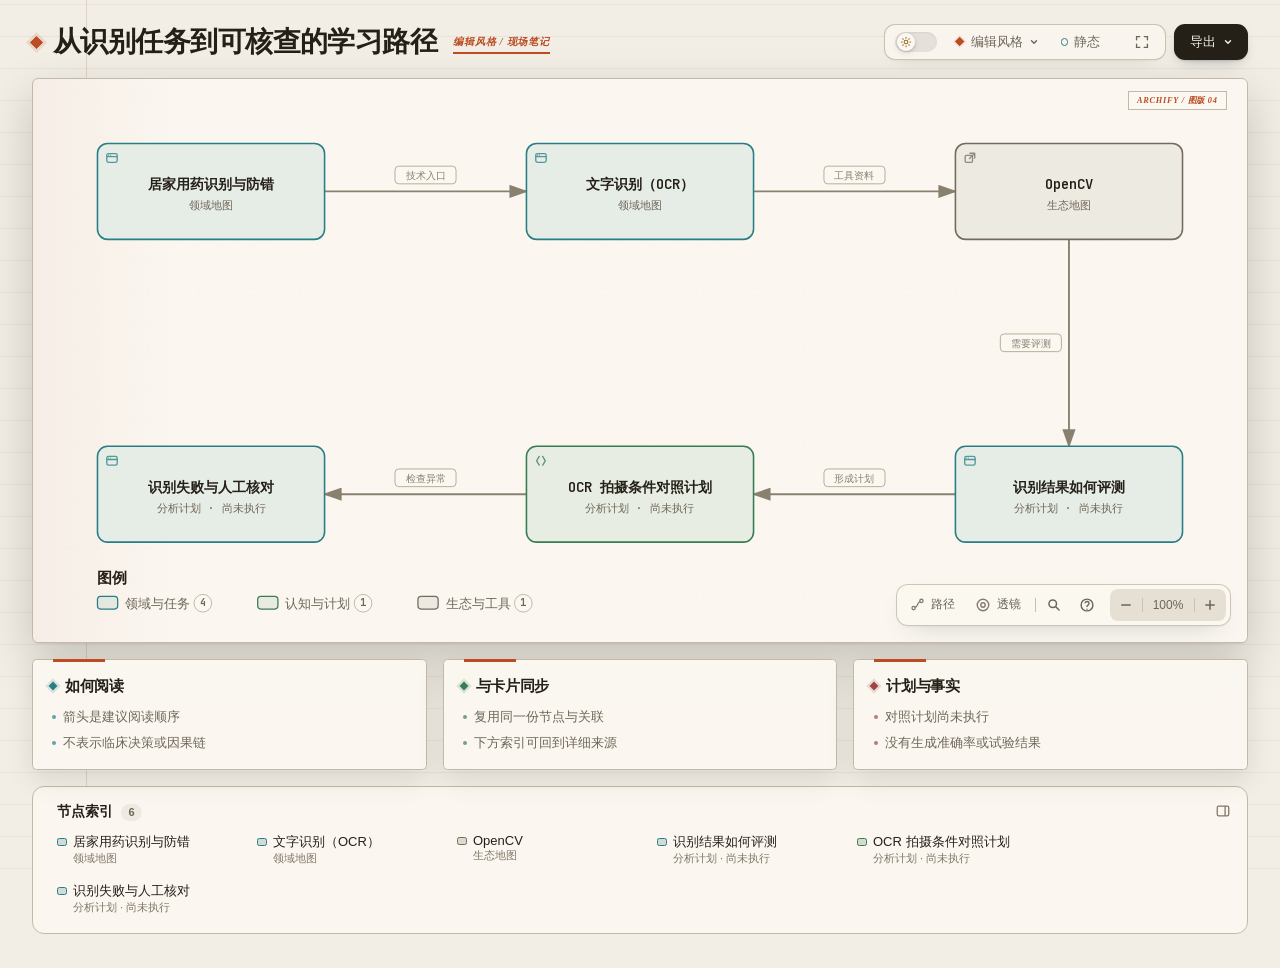
==== commit 6c3db2e9: "完善用药主题界面与三图关系，新增 v0.8 自定义知识地图" ====
--- a/archify-map.html
+++ b/archify-map.html
@@ -1,5 +1,5 @@
 <!DOCTYPE html>
-<html lang="zh-CN" data-theme="dark" data-preset="classic">
+<html lang="zh-CN" data-theme="dark" data-preset="editorial">
 <head>
   <meta charset="UTF-8">
   <meta name="viewport" content="width=device-width, initial-scale=1.0">
@@ -5202,7 +5202,7 @@
     <!-- Main Diagram -->
     <div class="diagram-container" data-detail-level="read"
          data-preset-badge-editorial-plate="ARCHIFY / 图版 04">
-      <svg viewBox="0 0 940 424" role="img" lang="zh-CN" aria-labelledby="archify-diagram-title archify-diagram-description" data-animation="trace" data-preset="classic" data-quality-profile="showcase" data-node-ui="" data-reader-fit="intrinsic-height" data-reader-min-text="7.5" data-reader-primary-text="14">
+      <svg viewBox="0 0 940 424" role="img" lang="zh-CN" aria-labelledby="archify-diagram-title archify-diagram-description" data-animation="trace" data-preset="editorial" data-quality-profile="showcase" data-node-ui="" data-reader-fit="intrinsic-height" data-reader-min-text="7.5" data-reader-primary-text="14">
         <title id="archify-diagram-title">从识别任务到可核查的学习路径</title>
         <desc id="archify-diagram-description">由 Archify 生成的架构图。</desc>
         <!-- Definitions -->
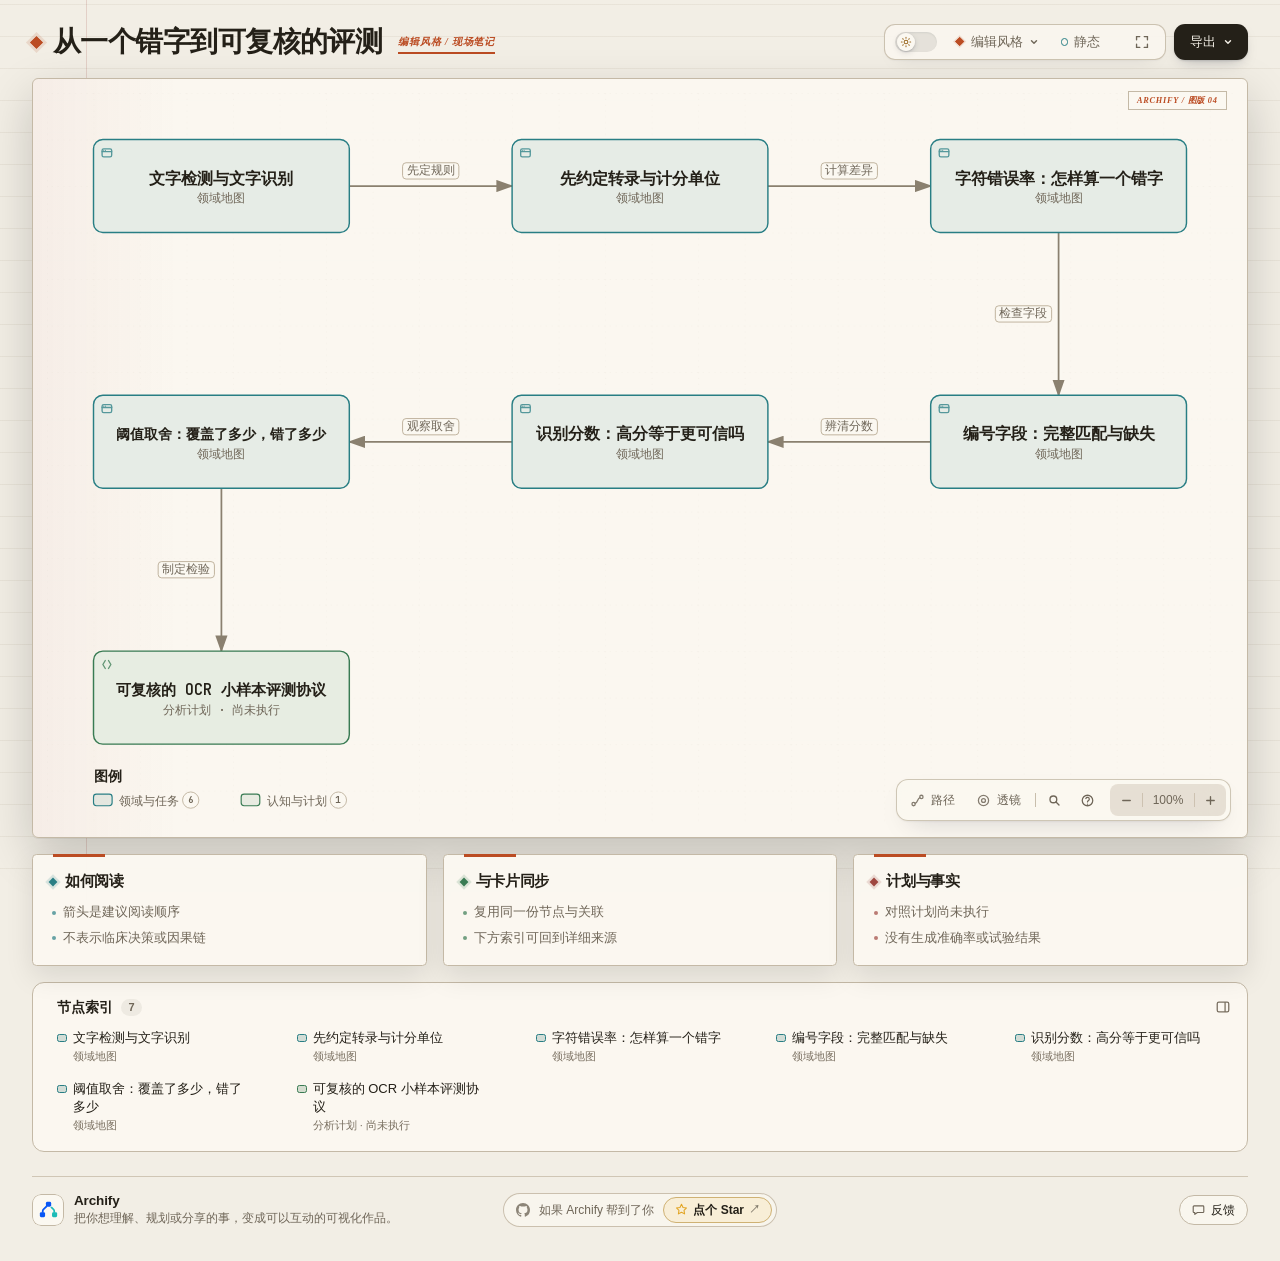
==== commit 704885ab: "深化三图内容与七问追问路径，加入交互图例并升级 Archify 3.3.2" ====
--- a/archify-map.html
+++ b/archify-map.html
@@ -3,9 +3,10 @@
 <head>
   <meta charset="UTF-8">
   <meta name="viewport" content="width=device-width, initial-scale=1.0">
-  <meta name="generator" content="archify 3.2.0">
+  <meta name="color-scheme" content="dark light">
+  <meta name="generator" content="archify 3.3.2">
   <meta name="archify-reader-contract" content="declared-wide-v1">
-  <title>从识别任务到可核查的学习路径</title>
+  <title>从一个错字到可复核的评测</title>
   <script>
     // Resolve the theme before first paint so light-preference users don't
     // see a dark flash. The toolbar script below re-applies with UI state.
@@ -172,6 +173,9 @@
        ========================================================== */
     :root,
     [data-theme="dark"] {
+      /* Native browser UI (scrollbars, form controls, popups) follows the
+         chosen theme instead of the OS preference. */
+      color-scheme: dark;
       --bg: #020617;
       --grid: #1e293b;
       --canvas-dot: rgba(148, 163, 184, 0.16);
@@ -188,6 +192,9 @@
 
       --arrow: #94a3b8;
       --arrow-emphasis: #34d399;
+      --arrow-security: #e28295;
+      --arrow-dashed: #9d8df1;
+      --edge-label: var(--arrow);
 
       /* Opaque mask color used behind semi-transparent component fills
          so the arrows drawn underneath are properly hidden. */
@@ -216,6 +223,7 @@
     }
 
     [data-theme="light"] {
+      color-scheme: light;
       --bg: #f4f5f7;
       --grid: #e9edf2;
       --canvas-dot: #e2e7ec;
@@ -231,11 +239,16 @@
 
       --arrow: #64748b;
       --arrow-emphasis: #059669;
+      --arrow-security: #b43b57;
+      --arrow-dashed: #6d4fc2;
+      --edge-label: var(--text-muted);
 
       --mask: #ffffff;
 
       --frontend-fill: rgba(34, 211, 238, 0.15);
       --frontend-stroke: #0891b2;
+      /* #1040: darker accent for small bold reader text; the diagram stroke above is untouched. */
+      --reader-accent: #077f9c;
       --backend-fill: rgba(52, 211, 153, 0.18);
       --backend-stroke: #059669;
       --database-fill: rgba(167, 139, 250, 0.2);
@@ -289,6 +302,9 @@
       --external-stroke: #a5b4c7;
       --arrow: #7890ad;
       --arrow-emphasis: #2dd4bf;
+      --arrow-security: var(--security-stroke);
+      --arrow-dashed: var(--database-stroke);
+      --edge-label: var(--arrow);
       --toolbar-bg: rgba(7, 16, 30, 0.86);
       --toolbar-border: #29415f;
       --toolbar-menu-bg: #07101e;
@@ -304,10 +320,12 @@
       --text: #102638;
       --text-muted: #587287;
       --text-dim: #8aa2b4;
-      --text-faint: #668397;
+      --text-faint: #5d778a; /* #1040: was #668397 at 3.99:1 on reader surfaces */
       --mask: #ffffff;
       --frontend-fill: rgba(6, 182, 212, 0.09);
       --frontend-stroke: #0789a1;
+      /* #1040: darker accent for small bold reader text; the diagram stroke above is untouched. */
+      --reader-accent: #067e95;
       --backend-fill: rgba(5, 150, 105, 0.09);
       --backend-stroke: #087f69;
       --database-fill: rgba(124, 58, 237, 0.09);
@@ -322,6 +340,9 @@
       --external-stroke: #607a8c;
       --arrow: #7b97aa;
       --arrow-emphasis: #0d9488;
+      --arrow-security: var(--security-stroke);
+      --arrow-dashed: var(--database-stroke);
+      --edge-label: var(--text-muted);
     }
 
     /* ==========================================================
@@ -358,6 +379,9 @@
       --external-stroke: #a7cad9;
       --arrow: #78a3b7;
       --arrow-emphasis: #64dfc1;
+      --arrow-security: var(--security-stroke);
+      --arrow-dashed: var(--database-stroke);
+      --edge-label: var(--arrow);
       --toolbar-bg: rgba(7, 28, 45, 0.92);
       --toolbar-border: #34799a;
       --toolbar-text: #d8f3ff;
@@ -375,7 +399,7 @@
       --text: #123344;
       --text-muted: #4e7486;
       --text-dim: #86a6b4;
-      --text-faint: #668c9d;
+      --text-faint: #577786; /* #1040: was #668c9d at 3.54:1 on reader surfaces */
       --mask: #f9fdff;
       --frontend-fill: rgba(8, 145, 178, 0.08);
       --frontend-stroke: #087f9c;
@@ -393,6 +417,9 @@
       --external-stroke: #506f7e;
       --arrow: #6d93a5;
       --arrow-emphasis: #087f69;
+      --arrow-security: var(--security-stroke);
+      --arrow-dashed: var(--database-stroke);
+      --edge-label: var(--text-muted);
       --toolbar-bg: rgba(247, 252, 254, 0.94);
       --toolbar-border: #8ab5c5;
       --toolbar-text: #294f61;
@@ -435,6 +462,9 @@
       --external-stroke: #b8ad99;
       --arrow: #948978;
       --arrow-emphasis: #dd6b3d;
+      --arrow-security: var(--security-stroke);
+      --arrow-dashed: var(--database-stroke);
+      --edge-label: var(--arrow);
       --toolbar-bg: rgba(35, 31, 24, 0.92);
       --toolbar-border: #625a4a;
       --toolbar-text: #eee5d5;
@@ -452,10 +482,12 @@
       --text: #242018;
       --text-muted: #6f6658;
       --text-dim: #a09788;
-      --text-faint: #817767;
+      --text-faint: #796f60; /* #1040: was #817767 at 4.15:1 on reader surfaces */
       --mask: #fbf8f1;
       --frontend-fill: rgba(31, 117, 126, 0.09);
       --frontend-stroke: #287e84;
+      /* #1040: darker accent for small bold reader text; the diagram stroke above is untouched. */
+      --reader-accent: #267a80;
       --backend-fill: rgba(42, 119, 75, 0.09);
       --backend-stroke: #397b53;
       --database-fill: rgba(105, 75, 130, 0.09);
@@ -470,6 +502,9 @@
       --external-stroke: #746b5e;
       --arrow: #8a806f;
       --arrow-emphasis: #bb4c23;
+      --arrow-security: var(--security-stroke);
+      --arrow-dashed: var(--database-stroke);
+      --edge-label: var(--text-muted);
       --toolbar-bg: rgba(251, 248, 241, 0.94);
       --toolbar-border: #c4b9a6;
       --toolbar-text: #40392f;
@@ -826,6 +861,10 @@
       pointer-events: none;
     }
     html[data-embed="true"][data-preset="editorial"] .diagram-container::after { display: none; }
+    /* A Viewer an explainer page opens keeps its tools and the preset's look; the page names the
+       diagram, so the standalone badges stay off, as the embedded plate does. */
+    html[data-hosted="explainer"][data-preset] .header-row::after,
+    html[data-hosted="explainer"][data-preset="editorial"] .diagram-container::after { display: none; }
     html[data-motion-capable="true"][data-preset="signal-flow"][data-ambient-entry="running"] .diagram-container::before {
       content: "";
       position: absolute;
@@ -1869,6 +1908,121 @@
     .semantic-passport-meta [hidden] { display: none; }
     html[data-preset="blueprint"] .semantic-passport-meta span,
     html[data-preset="blueprint"] .semantic-passport-meta code { border-radius: 0.1rem; }
+    /* 跨图下钻：Passport 列出全部子图；首项即 Ctrl/双击默认目标 */
+    .semantic-passport-drilldowns {
+      display: grid;
+      gap: 0.28rem;
+      margin-top: 0.52rem;
+      padding-top: 0.48rem;
+      border-top: 1px solid color-mix(in srgb, var(--toolbar-border) 76%, transparent);
+    }
+    .semantic-passport-drilldowns[hidden] { display: none; }
+    .semantic-passport-drilldowns-label {
+      color: var(--text-faint);
+      font-size: 0.5rem;
+      font-weight: 800;
+      letter-spacing: 0.1em;
+      text-transform: uppercase;
+    }
+    .semantic-passport-drilldowns-list {
+      display: grid;
+      gap: 0.22rem;
+    }
+    .semantic-passport-drilldown {
+      display: flex;
+      align-items: center;
+      justify-content: space-between;
+      gap: 0.5rem;
+      min-height: 2rem;
+      padding: 0.32rem 0.5rem;
+      border: 1px solid color-mix(in srgb, var(--toolbar-border) 86%, transparent);
+      border-radius: 0.35rem;
+      background: color-mix(in srgb, var(--panel) 70%, transparent);
+      color: var(--text-muted);
+      text-decoration: none;
+      font-size: 0.6875rem;
+      font-weight: 600;
+    }
+    .semantic-passport-drilldown:hover,
+    .semantic-passport-drilldown:focus-visible {
+      color: var(--backend-stroke);
+      border-color: color-mix(in srgb, var(--backend-stroke) 42%, var(--toolbar-border));
+    }
+    .semantic-passport-drilldown:focus-visible {
+      outline: 2px solid color-mix(in srgb, var(--backend-stroke) 55%, transparent);
+      outline-offset: 1px;
+    }
+    .semantic-passport-drilldown small {
+      color: var(--text-faint);
+      font-size: 0.5625rem;
+      font-weight: 700;
+      letter-spacing: 0.04em;
+      text-transform: uppercase;
+    }
+    .semantic-passport-drilldowns-hint {
+      color: var(--text-faint);
+      font-size: 0.5625rem;
+      line-height: 1.35;
+    }
+    /* 返回上一级：放在页眉显眼位置，不进 Passport */
+    .parent-back-bar {
+      display: flex;
+      align-items: center;
+      gap: 0.65rem;
+      margin: 0 0 0.85rem;
+    }
+    .parent-back-bar[hidden] { display: none !important; }
+    .parent-back-bar button {
+      display: inline-flex;
+      align-items: center;
+      gap: 0.45rem;
+      min-height: 2.35rem;
+      padding: 0.4rem 0.9rem 0.4rem 0.7rem;
+      border: 1px solid color-mix(in srgb, var(--backend-stroke) 48%, var(--toolbar-border));
+      border-radius: 0.55rem;
+      background: color-mix(in srgb, var(--backend-stroke) 14%, var(--panel));
+      color: var(--backend-stroke);
+      font-size: 0.8125rem;
+      font-weight: 700;
+      letter-spacing: 0.01em;
+      cursor: pointer;
+      box-shadow: 0 0 0 1px color-mix(in srgb, var(--backend-stroke) 12%, transparent);
+    }
+    .parent-back-bar button:hover,
+    .parent-back-bar button:focus-visible {
+      background: color-mix(in srgb, var(--backend-stroke) 22%, var(--panel));
+      border-color: color-mix(in srgb, var(--backend-stroke) 68%, var(--toolbar-border));
+      color: var(--text);
+    }
+    .parent-back-bar button:focus-visible {
+      outline: 2px solid color-mix(in srgb, var(--backend-stroke) 55%, transparent);
+      outline-offset: 2px;
+    }
+    .parent-back-bar button .parent-back-arrow {
+      font-size: 1rem;
+      line-height: 1;
+      opacity: 0.92;
+    }
+    html[data-preset="blueprint"] .parent-back-bar button { border-radius: 0.15rem; }
+    svg [data-node-id][data-node-drilldowns] { cursor: pointer; }
+    /* 单目标下钻：原生 SVG <a> 不画下划线；角标必须跟 SVG 一起导出 */
+    svg a.archify-drilldown-link {
+      text-decoration: none;
+      color: inherit;
+      cursor: pointer;
+    }
+    svg .archify-drilldown-mark-disc {
+      fill: color-mix(in srgb, var(--backend-stroke) 88%, var(--panel));
+      stroke: color-mix(in srgb, var(--backend-stroke) 55%, var(--toolbar-border));
+      stroke-width: 1;
+    }
+    svg .archify-drilldown-mark-arrow {
+      stroke: var(--panel);
+      stroke-width: 1.6;
+      stroke-linecap: round;
+      stroke-linejoin: round;
+    }
+
     .semantic-passport-evidence {
       margin-top: 0.52rem;
       padding: 0.5rem;
@@ -2026,6 +2180,139 @@
       line-height: 1.4;
     }
     .semantic-passport-reach-status[hidden] { display: none; }
+    /* Payload review: reader-only before/after field diff for a pinned message or
+       flow. Field states reuse the change palette (backend = added, security =
+       removed, cloud = modified) so Passport and canvas agree. */
+    .semantic-passport-payload {
+      display: grid;
+      gap: 0.3rem;
+      margin-top: 0.52rem;
+      padding-top: 0.48rem;
+      border-top: 1px solid color-mix(in srgb, var(--toolbar-border) 76%, transparent);
+    }
+    .semantic-passport-payload[hidden] { display: none; }
+    .semantic-passport-payload-head {
+      display: flex;
+      flex-wrap: wrap;
+      align-items: baseline;
+      gap: 0.3rem 0.45rem;
+    }
+    .semantic-passport-payload-label {
+      color: var(--text-faint);
+      font-size: 0.5rem;
+      font-weight: 800;
+      letter-spacing: 0.1em;
+      text-transform: uppercase;
+    }
+    .semantic-passport-payload-role {
+      padding: 0.05rem 0.34rem;
+      border: 1px solid color-mix(in srgb, var(--frontend-stroke) 56%, var(--toolbar-border));
+      border-radius: 999px;
+      color: var(--text-muted);
+      font-size: 0.5rem;
+      font-weight: 700;
+      letter-spacing: 0.06em;
+      text-transform: uppercase;
+    }
+    .semantic-passport-payload-type {
+      color: var(--text-faint);
+      font-size: 0.5rem;
+    }
+    .semantic-passport-payload-role[hidden],
+    .semantic-passport-payload-type[hidden],
+    .semantic-passport-payload-summary[hidden],
+    .semantic-passport-payload-status[hidden] { display: none; }
+    .semantic-passport-payload-summary {
+      margin: 0;
+      color: var(--text-muted);
+      font-size: 0.6rem;
+      line-height: 1.45;
+    }
+    .semantic-passport-payload-status {
+      color: var(--text-faint);
+      font-size: 0.525rem;
+      line-height: 1.4;
+    }
+    .semantic-passport-payload-body {
+      display: grid;
+      gap: 0.14rem;
+      max-height: min(14rem, 36vh);
+      overflow: auto;
+      overscroll-behavior: contain;
+      scrollbar-width: thin;
+    }
+    .semantic-passport-payload-body:empty { display: none; }
+    .semantic-passport-payload-body:focus-visible {
+      outline: 2px solid var(--frontend-stroke);
+      outline-offset: 2px;
+    }
+    .semantic-passport-payload-field {
+      --payload-color: var(--text-muted);
+      display: grid;
+      grid-template-columns: 0.75rem minmax(0, auto) minmax(0, 1fr);
+      align-items: baseline;
+      gap: 0.3rem;
+      padding: 0.14rem 0.3rem 0.14rem 0.2rem;
+      border-left: 2px solid color-mix(in srgb, var(--payload-color) 70%, transparent);
+      background: color-mix(in srgb, var(--payload-color) 9%, transparent);
+      color: var(--text);
+      font-size: 0.575rem;
+      line-height: 1.4;
+      overflow-wrap: anywhere;
+    }
+    .semantic-passport-payload-field[data-diff="added"] { --payload-color: var(--backend-stroke); }
+    .semantic-passport-payload-field[data-diff="removed"] { --payload-color: var(--security-stroke); }
+    .semantic-passport-payload-field[data-diff="modified"] { --payload-color: var(--cloud-stroke); }
+    .semantic-passport-payload-field[data-diff="unchanged"] {
+      border-left-color: color-mix(in srgb, var(--toolbar-border) 80%, transparent);
+      background: transparent;
+      color: var(--text-muted);
+    }
+    .semantic-passport-payload-sign {
+      color: var(--payload-color);
+      font-weight: 800;
+      text-align: center;
+    }
+    .semantic-passport-payload-path {
+      color: var(--text-muted);
+      font-size: 0.55rem;
+    }
+    .semantic-passport-payload-value {
+      color: var(--text);
+    }
+    .semantic-passport-payload-field[data-diff="removed"] .semantic-passport-payload-value {
+      text-decoration: line-through;
+      text-decoration-color: color-mix(in srgb, var(--security-stroke) 70%, transparent);
+    }
+    .semantic-passport-payload-value del {
+      color: color-mix(in srgb, var(--security-stroke) 80%, var(--text));
+      text-decoration-color: color-mix(in srgb, var(--security-stroke) 70%, transparent);
+    }
+    .semantic-passport-payload-value ins {
+      color: color-mix(in srgb, var(--backend-stroke) 80%, var(--text));
+      text-decoration: none;
+    }
+    .semantic-passport-payload-unchanged {
+      margin-top: 0.1rem;
+    }
+    .semantic-passport-payload-unchanged > summary {
+      cursor: pointer;
+      color: var(--text-faint);
+      font-size: 0.525rem;
+      list-style: none;
+    }
+    .semantic-passport-payload-unchanged > summary::before {
+      content: '\25B8';
+      display: inline-block;
+      width: 0.75rem;
+      color: var(--text-faint);
+    }
+    .semantic-passport-payload-unchanged[open] > summary::before { content: '\25BE'; }
+    .semantic-passport-payload-unchanged > summary:focus-visible {
+      outline: 2px solid var(--frontend-stroke);
+      outline-offset: 1px;
+    }
+    .semantic-passport-payload-unchanged > .semantic-passport-payload-field { margin-top: 0.14rem; }
     .relationship-lens-list {
       max-height: min(18rem, 46vh);
       overflow: auto;
@@ -2529,6 +2816,18 @@
       color: var(--text-faint);
       font-size: 0.5625rem;
     }
+    /* #1040: small bold reader text in the semantic accent color (Passport
+       direction chip, Finder result count) falls below the 4.5:1 normal-text
+       floor in some light themes. Resolve a darker --reader-accent where the
+       preset defines one; the diagram's --frontend-stroke itself is untouched,
+       as are dark themes and presets that already pass. Zero counts stay faint
+       on purpose, so they are excluded from the darker rule. Route-target
+       finders keep their --security-stroke status color, so they are excluded
+       too. */
+    html[data-theme="light"] .semantic-passport-meta [data-passport="kind"],
+    html[data-theme="light"] .node-finder:not([data-context="route-target"]) .node-finder-result em:not([data-zero]) {
+      color: var(--reader-accent, var(--frontend-stroke));
+    }
 
     .cards {
       display: grid;
@@ -2746,15 +3045,14 @@
     html[data-reader-rail="bottom"] .node-outline-group + .node-outline-group { margin-top: 0; }
     html[data-reader-rail="bottom"] .node-outline-group:has(> .node-outline-heading) { padding-bottom: 0.25rem; }
     html[data-reader-rail="bottom"] .node-outline-group > ul {
-      display: flex;
-      flex-wrap: wrap;
-      gap: 0.25rem 0.5rem;
+      display: grid;
+      grid-template-columns: repeat(auto-fill, minmax(min(100%, 14rem), 1fr));
+      align-items: start;
+      gap: 0.25rem 0.75rem;
     }
     html[data-reader-rail="bottom"] .node-outline-group > ul::before { display: none; }
     html[data-reader-rail="bottom"] .node-outline-group li {
-      flex: 0 1 auto;
-      min-width: min(100%, 12rem);
-      max-width: min(100%, 32rem);
+      min-width: 0;
     }
     html[data-reader-rail="bottom"] .node-outline-heading {
       justify-content: flex-start;
@@ -2977,14 +3275,18 @@
     .node-outline-item[data-previewing] small,
     .node-outline-item[aria-current="true"] small { color: var(--text-muted); }
 
-    /* The desktop bottom rail is an index: compact rows keep related nodes
-       together while allowing full names and descriptions to wrap naturally. */
+    /* The desktop bottom rail is an index: uniform columns align across rows and
+       groups while allowing full names and descriptions to wrap naturally. */
     html[data-reader-rail="bottom"] .node-outline-item {
       grid-template-columns: 0.625rem minmax(0, 1fr) 0.75rem;
-      align-items: first baseline;
+      align-items: start;
+      row-gap: 0.125rem;
       column-gap: 0.375rem;
       min-height: 0;
       padding-block: 0.375rem;
+    }
+    html[data-reader-rail="bottom"] .node-outline-item .node-outline-dot {
+      margin-top: 0.3125rem;
     }
     html[data-reader-rail="bottom"] .node-outline-item strong,
     html[data-reader-rail="bottom"] .node-outline-item small {
@@ -2996,10 +3298,12 @@
     html[data-reader-rail="bottom"] .node-outline-item strong {
       grid-column: 2;
       grid-row: 1;
+      line-height: 1.4;
     }
     html[data-reader-rail="bottom"] .node-outline-item small {
       grid-column: 2;
       grid-row: 2;
+      line-height: 1.35;
       text-align: left;
     }
     html[data-reader-rail="bottom"] .node-outline-item::after {
@@ -3091,6 +3395,7 @@
         --lane-stroke: #cbd5e1;
         --arrow: #94a3b8;
         --arrow-emphasis: #059669;
+        --edge-label: var(--text-muted);
         --frontend-fill:    rgba(34, 211, 238, 0.15);
         --frontend-stroke:  #0891b2;
         --backend-fill:     rgba(52, 211, 153, 0.18);
@@ -3231,6 +3536,498 @@
     .toolbar { gap: 0.5rem; }
     .toolbar #btn-export { margin-left: 0; }
     .toolbar #btn-export::before { inset: 0.25rem 0; border-radius: 0.6875rem; }
+
+    /* Colophon footer: Archify mark on the left, centered GitHub Star pill-in-pill
+       with hover card, and Feedback popover on the right. Excluded from exports,
+       print, embed and Presentation Stage. */
+    .page-feedback {
+      display: grid;
+      grid-template-columns: 1fr auto 1fr;
+      align-items: center;
+      gap: 0.75rem 1.25rem;
+      width: 100%;
+      max-width: var(--archify-reader-width, 1440px);
+      margin: 1.5rem auto 0;
+      padding: 1rem 0 0;
+      border-top: 1px solid color-mix(in srgb, var(--panel-border) 75%, transparent);
+      color: var(--text-muted);
+      font-size: 0.8125rem;
+      line-height: 1.4;
+    }
+    .page-feedback-brand {
+      justify-self: start;
+      display: inline-flex;
+      align-items: center;
+      gap: 0.625rem;
+      min-width: 0;
+      color: var(--text);
+      text-decoration: none;
+    }
+    .page-feedback-brand:hover .page-feedback-name { color: var(--frontend-stroke); }
+    .page-feedback-mark {
+      display: inline-block;
+      width: 2rem;
+      height: 2rem;
+      border-radius: 0.5625rem;
+      box-shadow: inset 0 0 0 1px var(--panel-border);
+      background: var(--panel) url("data:image/svg+xml,%3Csvg xmlns='http://www.w3.org/2000/svg' viewBox='0 0 400 360' fill='none'%3E%3Cpath d='M151 94 81 164C67 178 60 191 60 212V248H97V212C97 204 100 199 106 193L179 120Z' fill='%230856F5'/%3E%3Cpath d='M238 135C252 132 261 126 270 116L321 167C334 180 339 194 339 213V248H303V213C303 204 300 199 294 193Z' fill='%231DBBB7'/%3E%3Crect x='146' y='16' width='110' height='104' rx='30' fill='%230856F5'/%3E%3Crect x='18' y='238' width='110' height='104' rx='28' fill='%230856F5'/%3E%3Crect x='274' y='238' width='108' height='104' rx='28' fill='%231DBBB7'/%3E%3C/svg%3E") center / 1.1875rem 1.07rem no-repeat;
+      flex-shrink: 0;
+    }
+    .page-feedback-words {
+      display: grid;
+      gap: 0.25rem;
+      min-width: 0;
+    }
+    .page-feedback-name {
+      font-size: 0.84375rem;
+      font-weight: 650;
+      line-height: 1;
+      letter-spacing: -0.01em;
+      color: var(--text);
+      transition: color 0.15s ease;
+    }
+    .page-feedback-tagline {
+      font-size: 0.71875rem;
+      line-height: 1.3;
+      color: var(--text-muted);
+    }
+    .page-feedback-menu {
+      justify-self: end;
+      position: relative;
+    }
+    .page-feedback-btn {
+      display: inline-flex;
+      align-items: center;
+      gap: 0.375rem;
+      height: 1.875rem;
+      padding: 0 0.75rem;
+      border: 1px solid var(--panel-border);
+      border-radius: 999px;
+      background: color-mix(in srgb, var(--panel) 85%, transparent);
+      color: var(--text);
+      font-size: 0.75rem;
+      font-weight: 500;
+      line-height: 1;
+      text-decoration: none;
+      cursor: pointer;
+      user-select: none;
+      list-style: none;
+      transition: border-color 0.15s ease, background-color 0.15s ease, color 0.15s ease;
+    }
+    .page-feedback-btn::-webkit-details-marker { display: none; }
+    .page-feedback-btn:hover,
+    .page-feedback-menu[open] > .page-feedback-btn {
+      border-color: color-mix(in srgb, var(--text) 28%, var(--panel-border));
+      background: var(--panel);
+    }
+    .page-feedback-icon,
+    .page-feedback-item-icon {
+      display: inline-block;
+      flex-shrink: 0;
+      background: currentColor;
+      -webkit-mask: var(--fb-glyph) center / contain no-repeat;
+      mask: var(--fb-glyph) center / contain no-repeat;
+    }
+    .page-feedback-icon { width: 0.8125rem; height: 0.8125rem; color: var(--text-muted); }
+    .page-feedback-btn:hover .page-feedback-icon,
+    .page-feedback-menu[open] > .page-feedback-btn .page-feedback-icon { color: var(--text); }
+    .page-feedback-icon[data-icon="chat"] { --fb-glyph: url("data:image/svg+xml,%3Csvg xmlns='http://www.w3.org/2000/svg' viewBox='0 0 16 16' fill='none' stroke='black' stroke-width='1.4' stroke-linecap='round' stroke-linejoin='round'%3E%3Cpath d='M2.5 3.5h11a1 1 0 0 1 1 1v6.2a1 1 0 0 1-1 1H6.6L3.5 14v-2.3h-1a1 1 0 0 1-1-1V4.5a1 1 0 0 1 1-1Z'/%3E%3C/svg%3E"); }
+    .page-feedback-item-icon { width: 0.9375rem; height: 0.9375rem; color: var(--text-muted); margin-top: 0.0625rem; }
+    .page-feedback-item-icon[data-icon="issue"] { --fb-glyph: url("data:image/svg+xml,%3Csvg xmlns='http://www.w3.org/2000/svg' viewBox='0 0 16 16' fill='none' stroke='black' stroke-width='1.4' stroke-linecap='round' stroke-linejoin='round'%3E%3Ccircle cx='8' cy='8' r='6'/%3E%3Ccircle cx='8' cy='8' r='1.2' fill='black' stroke='none'/%3E%3C/svg%3E"); }
+    .page-feedback-item-icon[data-icon="mail"] { --fb-glyph: url("data:image/svg+xml,%3Csvg xmlns='http://www.w3.org/2000/svg' viewBox='0 0 16 16' fill='none' stroke='black' stroke-width='1.4' stroke-linecap='round' stroke-linejoin='round'%3E%3Crect x='2' y='3.2' width='12' height='9.6' rx='1.6'/%3E%3Cpath d='m2.6 4.2 5.4 4.1 5.4-4.1'/%3E%3C/svg%3E"); }
+    .page-feedback-item-icon[data-icon="copy"] { --fb-glyph: url("data:image/svg+xml,%3Csvg xmlns='http://www.w3.org/2000/svg' viewBox='0 0 16 16' fill='none' stroke='black' stroke-width='1.4' stroke-linecap='round' stroke-linejoin='round'%3E%3Crect x='5.5' y='5.5' width='8' height='8' rx='1.5'/%3E%3Cpath d='M10.5 5.5V3.8A1.3 1.3 0 0 0 9.2 2.5H3.8A1.3 1.3 0 0 0 2.5 3.8v5.4a1.3 1.3 0 0 0 1.3 1.3h1.7'/%3E%3C/svg%3E"); }
+    .page-feedback-menu:not([open]) > .page-feedback-popover { display: none; }
+    .page-feedback-popover {
+      position: absolute;
+      bottom: calc(100% + 0.5rem);
+      inset-inline-end: 0;
+      z-index: 40;
+      width: 15rem;
+      padding: 0.375rem;
+      border: 1px solid var(--panel-border);
+      border-radius: 0.875rem;
+      background: var(--toolbar-menu-bg, var(--panel));
+      box-shadow: 0 14px 34px rgba(0, 0, 0, 0.28), 0 2px 8px rgba(0, 0, 0, 0.12);
+      backdrop-filter: blur(12px);
+    }
+    html[data-theme="light"] .page-feedback-popover {
+      box-shadow: 0 12px 28px rgba(15, 23, 42, 0.12), 0 2px 6px rgba(15, 23, 42, 0.05);
+    }
+    .page-feedback-item {
+      display: flex;
+      align-items: flex-start;
+      gap: 0.625rem;
+      width: 100%;
+      padding: 0.5rem 0.625rem;
+      border: 0;
+      border-radius: 0.5625rem;
+      background: transparent;
+      color: var(--text);
+      font: inherit;
+      text-align: start;
+      text-decoration: none;
+      cursor: pointer;
+      transition: background-color 0.12s ease;
+    }
+    .page-feedback-item:hover,
+    .page-feedback-item:focus-visible {
+      background: color-mix(in srgb, var(--text) 7%, transparent);
+    }
+    .page-feedback-item-copy {
+      display: flex;
+      flex-direction: column;
+      gap: 0.125rem;
+      min-width: 0;
+    }
+    .page-feedback-item-copy strong {
+      font-size: 0.78125rem;
+      font-weight: 550;
+      line-height: 1.3;
+      color: var(--text);
+    }
+    .page-feedback-item-copy span {
+      font-size: 0.71875rem;
+      line-height: 1.3;
+      color: var(--text-muted);
+      overflow-wrap: anywhere;
+    }
+    .page-feedback-copy.is-copied .page-feedback-item-copy strong,
+    .page-feedback-copy.is-copied .page-feedback-item-icon {
+      color: var(--backend-stroke, #16a34a);
+    }
+    .page-feedback-divider {
+      height: 1px;
+      margin: 0.25rem 0.5rem;
+      background: color-mix(in srgb, var(--panel-border) 80%, transparent);
+    }
+    .page-feedback-star-wrap {
+      justify-self: center;
+      position: relative;
+      display: inline-flex;
+    }
+    .page-feedback-star {
+      display: inline-flex;
+      align-items: center;
+      gap: 0.5625rem;
+      padding: 0.1875rem 0.25rem 0.1875rem 0.75rem;
+      border: 1px solid color-mix(in srgb, var(--panel-border) 88%, transparent);
+      border-radius: 999px;
+      background: color-mix(in srgb, var(--panel) 70%, transparent);
+      color: var(--text-muted);
+      font-size: 0.75rem;
+      line-height: 1;
+      text-decoration: none;
+      white-space: nowrap;
+      cursor: pointer;
+      transition: border-color 0.15s ease, background-color 0.15s ease, color 0.15s ease;
+    }
+    .page-feedback-star:hover {
+      border-color: color-mix(in srgb, #e2a421 55%, var(--panel-border));
+      background: var(--panel);
+      color: var(--text);
+    }
+    .page-feedback-gh {
+      display: inline-block;
+      width: 0.875rem;
+      height: 0.875rem;
+      flex-shrink: 0;
+      background: currentColor;
+      opacity: 0.78;
+      -webkit-mask: url("data:image/svg+xml,%3Csvg xmlns='http://www.w3.org/2000/svg' viewBox='0 0 16 16'%3E%3Cpath fill='black' d='M8 0C3.58 0 0 3.58 0 8c0 3.54 2.29 6.53 5.47 7.59.4.07.55-.17.55-.38 0-.19-.01-.82-.01-1.49-2.01.37-2.53-.49-2.69-.94-.09-.23-.48-.94-.82-1.13-.28-.15-.68-.52-.01-.53.63-.01 1.08.58 1.23.82.72 1.21 1.87.87 2.33.66.07-.52.28-.87.51-1.07-1.78-.2-3.64-.89-3.64-3.95 0-.87.31-1.59.82-2.15-.08-.2-.36-1.02.08-2.12 0 0 .67-.21 2.2.82.64-.18 1.32-.27 2-.27s1.36.09 2 .27c1.53-1.04 2.2-.82 2.2-.82.44 1.1.16 1.92.08 2.12.51.56.82 1.27.82 2.15 0 3.07-1.87 3.75-3.65 3.95.29.25.54.73.54 1.48 0 1.07-.01 1.93-.01 2.2 0 .21.15.46.55.38A8.01 8.01 0 0 0 16 8c0-4.42-3.58-8-8-8Z'/%3E%3C/svg%3E") center / contain no-repeat;
+      mask: url("data:image/svg+xml,%3Csvg xmlns='http://www.w3.org/2000/svg' viewBox='0 0 16 16'%3E%3Cpath fill='black' d='M8 0C3.58 0 0 3.58 0 8c0 3.54 2.29 6.53 5.47 7.59.4.07.55-.17.55-.38 0-.19-.01-.82-.01-1.49-2.01.37-2.53-.49-2.69-.94-.09-.23-.48-.94-.82-1.13-.28-.15-.68-.52-.01-.53.63-.01 1.08.58 1.23.82.72 1.21 1.87.87 2.33.66.07-.52.28-.87.51-1.07-1.78-.2-3.64-.89-3.64-3.95 0-.87.31-1.59.82-2.15-.08-.2-.36-1.02.08-2.12 0 0 .67-.21 2.2.82.64-.18 1.32-.27 2-.27s1.36.09 2 .27c1.53-1.04 2.2-.82 2.2-.82.44 1.1.16 1.92.08 2.12.51.56.82 1.27.82 2.15 0 3.07-1.87 3.75-3.65 3.95.29.25.54.73.54 1.48 0 1.07-.01 1.93-.01 2.2 0 .21.15.46.55.38A8.01 8.01 0 0 0 16 8c0-4.42-3.58-8-8-8Z'/%3E%3C/svg%3E") center / contain no-repeat;
+    }
+    .page-feedback-star:hover .page-feedback-gh { opacity: 1; }
+    .page-feedback-star-pill {
+      display: inline-flex;
+      align-items: center;
+      gap: 0.3125rem;
+      height: 1.625rem;
+      padding: 0 0.6875rem;
+      border: 1px solid color-mix(in srgb, #e2a421 38%, var(--panel-border));
+      border-radius: 999px;
+      background: color-mix(in srgb, #e2a421 12%, var(--panel));
+      color: var(--text);
+      font-size: 0.75rem;
+      font-weight: 600;
+      transition: border-color 0.15s ease, background-color 0.15s ease;
+    }
+    .page-feedback-star:hover .page-feedback-star-pill {
+      border-color: color-mix(in srgb, #e2a421 68%, var(--panel-border));
+      background: color-mix(in srgb, #e2a421 20%, var(--panel));
+    }
+    .page-feedback-star-arrow { opacity: 0.55; font-size: 0.6875rem; }
+    .page-feedback-star-tip {
+      position: absolute;
+      bottom: calc(100% + 0.5rem);
+      left: 50%;
+      z-index: 40;
+      display: flex;
+      flex-direction: column;
+      gap: 0.25rem;
+      width: 16rem;
+      max-width: calc(100vw - 2rem);
+      padding: 0.625rem 0.75rem;
+      border: 1px solid var(--panel-border);
+      border-radius: 0.875rem;
+      background: var(--toolbar-menu-bg, var(--panel));
+      box-shadow: 0 14px 34px rgba(0, 0, 0, 0.28), 0 2px 8px rgba(0, 0, 0, 0.12);
+      backdrop-filter: blur(12px);
+      text-align: start;
+      pointer-events: none;
+      opacity: 0;
+      visibility: hidden;
+      transform: translate(-50%, 4px);
+      transition: opacity 0.16s ease, transform 0.16s ease, visibility 0.16s;
+    }
+    html[data-theme="light"] .page-feedback-star-tip {
+      box-shadow: 0 12px 28px rgba(15, 23, 42, 0.12), 0 2px 6px rgba(15, 23, 42, 0.05);
+    }
+    .page-feedback-star-tip strong {
+      font-size: 0.78125rem;
+      font-weight: 600;
+      line-height: 1.3;
+      color: var(--text);
+    }
+    .page-feedback-star-tip span {
+      font-size: 0.71875rem;
+      line-height: 1.45;
+      color: var(--text-muted);
+    }
+    .page-feedback-star-wrap:is(:hover, :focus-within) .page-feedback-star-tip {
+      opacity: 1;
+      visibility: visible;
+      transform: translate(-50%, 0);
+    }
+    @media (prefers-reduced-motion: reduce) {
+      .page-feedback-star-tip { transform: translateX(-50%); transition: opacity 0.12s ease, visibility 0.12s; }
+    }
+    .page-feedback-star .diagram-guide-star { width: 0.8125rem; height: 0.8125rem; color: #e2a421; }
+    .page-feedback-star:hover .diagram-guide-star {
+      -webkit-mask-image: url("data:image/svg+xml,%3Csvg xmlns='http://www.w3.org/2000/svg' viewBox='0 0 16 16'%3E%3Cpath d='M8 1.6l1.9 3.9 4.3.6-3.1 3 .7 4.3L8 11.4l-3.8 2 .7-4.3-3.1-3 4.3-.6z' stroke='black' stroke-width='1.3' stroke-linejoin='round'/%3E%3C/svg%3E");
+      mask-image: url("data:image/svg+xml,%3Csvg xmlns='http://www.w3.org/2000/svg' viewBox='0 0 16 16'%3E%3Cpath d='M8 1.6l1.9 3.9 4.3.6-3.1 3 .7 4.3L8 11.4l-3.8 2 .7-4.3-3.1-3 4.3-.6z' stroke='black' stroke-width='1.3' stroke-linejoin='round'/%3E%3C/svg%3E");
+    }
+    .page-feedback :is(a, summary, button):focus-visible { outline: 2px solid var(--frontend-stroke); outline-offset: 2px; }
+    html[data-embed="true"] .page-feedback,
+    html[data-present="true"] .page-feedback { display: none; }
+    @media (max-width: 960px) {
+      .page-feedback { display: flex; flex-wrap: wrap; justify-content: space-between; }
+    }
+    @media (max-width: 560px) {
+      .page-feedback-popover { inset-inline-end: auto; inset-inline-start: 0; }
+      .page-feedback-star-tip { left: 0; transform: translateY(4px); }
+      .page-feedback-star-wrap:is(:hover, :focus-within) .page-feedback-star-tip { transform: translateY(0); }
+    }
+    @media (forced-colors: active) {
+      .page-feedback-star .diagram-guide-star { forced-color-adjust: none; background: LinkText; }
+      .page-feedback-gh, .page-feedback-icon, .page-feedback-item-icon { forced-color-adjust: none; background: ButtonText; }
+    }
+
+    #code-analysis-dialog {
+      --analysis-accent: var(--frontend-stroke);
+      box-sizing: border-box;
+      width: min(35rem, calc(100% - 2rem));
+      max-width: none;
+      max-height: calc(100% - 2rem);
+      margin: auto;
+      overflow: auto;
+      padding: clamp(1.125rem, 4vw, 1.625rem);
+      border: 1px solid color-mix(in srgb, var(--panel-border) 80%, var(--analysis-accent));
+      border-radius: 1.125rem;
+      background: var(--panel);
+      background-image:
+        radial-gradient(120% 70% at 0% 0%, color-mix(in srgb, var(--analysis-accent) 11%, transparent), transparent 62%),
+        linear-gradient(var(--toolbar-menu-bg), var(--toolbar-menu-bg));
+      color: var(--text);
+      box-shadow: 0 1.5rem 4rem -1rem rgba(2, 6, 23, 0.45), 0 0 0 1px color-mix(in srgb, var(--text) 4%, transparent) inset;
+      font-size: 0.875rem;
+      line-height: 1.55;
+      overflow-wrap: anywhere;
+    }
+    #code-analysis-dialog[open] { animation: analysis-info-in 180ms cubic-bezier(.2, .8, .2, 1); }
+    #code-analysis-dialog::backdrop { background: rgba(2, 6, 23, 0.5); backdrop-filter: blur(3px); }
+    @keyframes analysis-info-in { from { opacity: 0; transform: translateY(6px) scale(.985); } }
+    @media (prefers-reduced-motion: reduce) { #code-analysis-dialog[open] { animation: none; } }
+    .analysis-info-header {
+      display: flex;
+      align-items: center;
+      gap: 0.875rem;
+    }
+    .analysis-info-mark {
+      flex: 0 0 auto;
+      display: grid;
+      place-items: center;
+      width: 3rem;
+      height: 3rem;
+      border-radius: 0.875rem;
+      color: var(--analysis-accent);
+      background:
+        linear-gradient(135deg, color-mix(in srgb, var(--analysis-accent) 18%, transparent), color-mix(in srgb, var(--backend-stroke) 12%, transparent));
+      box-shadow: 0 0 0 1px color-mix(in srgb, var(--analysis-accent) 28%, transparent) inset;
+    }
+    .analysis-info-mark::before {
+      content: "";
+      width: 2.25rem;
+      height: 2.25rem;
+      background: currentColor;
+      -webkit-mask: url("data:image/svg+xml,%3Csvg xmlns='http://www.w3.org/2000/svg' viewBox='0 0 48 48' fill='none' stroke='black' stroke-width='1.8' stroke-linecap='round' stroke-linejoin='round'%3E%3Ccircle cx='24' cy='24' r='17' stroke-width='1.25' opacity='.4'/%3E%3Ccircle cx='24' cy='24' r='9.5' stroke-width='1.25' opacity='.6'/%3E%3Cpath d='M24 24V7M24 24l14.7 8.5M24 24 9.3 32.5M24 24l8.2-6.6M24 24l-8.2-6.6M24 24v9.5' stroke-width='1.5'/%3E%3Cg fill='black' stroke='none'%3E%3Ccircle cx='24' cy='7' r='2.6'/%3E%3Ccircle cx='38.7' cy='32.5' r='2.6'/%3E%3Ccircle cx='9.3' cy='32.5' r='2.6'/%3E%3Ccircle cx='32.2' cy='17.4' r='1.8'/%3E%3Ccircle cx='15.8' cy='17.4' r='1.8'/%3E%3Ccircle cx='24' cy='33.5' r='1.8'/%3E%3Ccircle cx='24' cy='24' r='3.4'/%3E%3C/g%3E%3C/svg%3E") center / contain no-repeat;
+      mask: url("data:image/svg+xml,%3Csvg xmlns='http://www.w3.org/2000/svg' viewBox='0 0 48 48' fill='none' stroke='black' stroke-width='1.8' stroke-linecap='round' stroke-linejoin='round'%3E%3Ccircle cx='24' cy='24' r='17' stroke-width='1.25' opacity='.4'/%3E%3Ccircle cx='24' cy='24' r='9.5' stroke-width='1.25' opacity='.6'/%3E%3Cpath d='M24 24V7M24 24l14.7 8.5M24 24 9.3 32.5M24 24l8.2-6.6M24 24l-8.2-6.6M24 24v9.5' stroke-width='1.5'/%3E%3Cg fill='black' stroke='none'%3E%3Ccircle cx='24' cy='7' r='2.6'/%3E%3Ccircle cx='38.7' cy='32.5' r='2.6'/%3E%3Ccircle cx='9.3' cy='32.5' r='2.6'/%3E%3Ccircle cx='32.2' cy='17.4' r='1.8'/%3E%3Ccircle cx='15.8' cy='17.4' r='1.8'/%3E%3Ccircle cx='24' cy='33.5' r='1.8'/%3E%3Ccircle cx='24' cy='24' r='3.4'/%3E%3C/g%3E%3C/svg%3E") center / contain no-repeat;
+    }
+    .analysis-info-heading { min-width: 0; }
+    .analysis-info-header h2 {
+      margin: 0 0 0.3rem;
+      font-size: 1.1875rem;
+      font-weight: 650;
+      letter-spacing: -0.01em;
+      line-height: 1.25;
+    }
+    .analysis-info-badge {
+      display: inline-flex;
+      align-items: center;
+      gap: 0.375rem;
+      margin: 0;
+      padding: 0.125rem 0.5rem;
+      border-radius: 0.625rem;
+      color: var(--text-muted);
+      background: color-mix(in srgb, var(--text) 6%, transparent);
+      font-size: 0.75rem;
+      line-height: 1.4;
+    }
+    .analysis-info-badge::before {
+      content: "";
+      width: 0.375rem;
+      height: 0.375rem;
+      border-radius: 50%;
+      background: var(--backend-stroke);
+      box-shadow: 0 0 0 3px color-mix(in srgb, var(--backend-stroke) 22%, transparent);
+    }
+    .analysis-info-header form { margin-inline-start: auto; align-self: flex-start; }
+    .analysis-info-features {
+      display: grid;
+      grid-template-columns: repeat(2, minmax(0, 1fr));
+      gap: 0.625rem;
+      margin: 1.25rem 0;
+      padding: 0;
+      list-style: none;
+    }
+    .analysis-info-features li {
+      display: flex;
+      flex-direction: column;
+      gap: 0.5rem;
+      padding: 0.8125rem 0.875rem 0.875rem;
+      border: 1px solid color-mix(in srgb, var(--panel-border) 85%, transparent);
+      border-radius: 0.75rem;
+      background: color-mix(in srgb, var(--text) 3%, transparent);
+      color: var(--text);
+      font-size: 0.8125rem;
+      line-height: 1.5;
+    }
+    .analysis-info-copy { display: flex; flex-direction: column; gap: 0.125rem; min-width: 0; }
+    .analysis-info-copy strong { font-size: 0.875rem; font-weight: 650; color: var(--text); }
+    .analysis-info-copy > span { color: var(--text-muted); }
+    .analysis-info-features li[data-feature="star"] { --feature: var(--frontend-stroke); --feature-icon: url("data:image/svg+xml,%3Csvg xmlns='http://www.w3.org/2000/svg' viewBox='0 0 24 24' fill='none' stroke='black' stroke-width='1.8' stroke-linecap='round' stroke-linejoin='round'%3E%3Ccircle cx='12' cy='12' r='8.5' opacity='.45'/%3E%3Cpath d='M12 12V3.5M12 12l7.4 4.2M12 12l-7.4 4.2'/%3E%3Ccircle cx='12' cy='12' r='2' fill='black'/%3E%3C/svg%3E"); }
+    .analysis-info-features li[data-feature="model"] { --feature: var(--database-stroke); --feature-icon: url("data:image/svg+xml,%3Csvg xmlns='http://www.w3.org/2000/svg' viewBox='0 0 24 24' fill='none' stroke='black' stroke-width='1.8' stroke-linecap='round' stroke-linejoin='round'%3E%3Cpath d='M12 3 20 7.5v9L12 21l-8-4.5v-9z'/%3E%3Cpath d='M4 7.5 12 12l8-4.5M12 12v9'/%3E%3C/svg%3E"); }
+    .analysis-info-features li[data-feature="counts"] { --feature: var(--messagebus-stroke); --feature-icon: url("data:image/svg+xml,%3Csvg xmlns='http://www.w3.org/2000/svg' viewBox='0 0 24 24' fill='none' stroke='black' stroke-width='1.8' stroke-linecap='round' stroke-linejoin='round'%3E%3Crect x='3' y='6' width='12' height='12' rx='2.5'/%3E%3Ccircle cx='17.5' cy='6.5' r='3.5' fill='black'/%3E%3C/svg%3E"); }
+    .analysis-info-features li[data-feature="fix"] { --feature: var(--backend-stroke); --feature-icon: url("data:image/svg+xml,%3Csvg xmlns='http://www.w3.org/2000/svg' viewBox='0 0 24 24' fill='none' stroke='black' stroke-width='1.8' stroke-linecap='round' stroke-linejoin='round'%3E%3Cpath d='m8 8-4 4 4 4M16 8l4 4-4 4'/%3E%3Cpath d='M13.5 5 10.5 19' opacity='.6'/%3E%3C/svg%3E"); }
+    .analysis-info-icon {
+      display: grid;
+      place-items: center;
+      width: 1.875rem;
+      height: 1.875rem;
+      border-radius: 0.5625rem;
+      background: color-mix(in srgb, var(--feature) 16%, transparent);
+    }
+    .analysis-info-icon::before {
+      content: "";
+      width: 1.125rem;
+      height: 1.125rem;
+      background: var(--feature);
+      -webkit-mask: var(--feature-icon) center / contain no-repeat;
+      mask: var(--feature-icon) center / contain no-repeat;
+    }
+    .analysis-info-start {
+      padding-top: 1.125rem;
+      border-top: 1px solid color-mix(in srgb, var(--panel-border) 85%, transparent);
+    }
+    .analysis-info-start p { margin: 0; }
+    .analysis-info-ask {
+      margin-bottom: 0.5rem !important;
+      color: var(--text-muted);
+      font-size: 0.8125rem;
+    }
+    .analysis-info-bubble {
+      display: flex;
+      flex-wrap: wrap;
+      align-items: center;
+      gap: 0.75rem;
+      padding: 0.75rem 0.75rem 0.75rem 1rem;
+      border: 1px solid color-mix(in srgb, var(--analysis-accent) 32%, var(--panel-border));
+      border-radius: 0.875rem 0.875rem 0.875rem 0.25rem;
+      background: color-mix(in srgb, var(--analysis-accent) 8%, transparent);
+    }
+    .analysis-info-prompt { flex: 1 1 14rem; min-width: 0; }
+    .analysis-info-start q {
+      font-size: 0.9375rem;
+      font-weight: 650;
+      color: var(--text);
+    }
+    .analysis-info-start q:lang(zh) { quotes: "「" "」"; }
+    #code-analysis-dialog button {
+      display: inline-flex;
+      align-items: center;
+      justify-content: center;
+      gap: 0.4rem;
+      min-height: 2.75rem;
+      border: 1px solid var(--panel-border);
+      border-radius: 0.625rem;
+      background: var(--toolbar-menu-bg);
+      color: var(--text);
+      padding: 0.375rem 0.875rem;
+      font: inherit;
+      font-weight: 600;
+      cursor: pointer;
+    }
+    #code-analysis-dialog .analysis-info-glyph {
+      width: 1.125rem;
+      height: 1.125rem;
+      flex: 0 0 auto;
+      background: currentColor;
+      -webkit-mask: var(--glyph) center / contain no-repeat;
+      mask: var(--glyph) center / contain no-repeat;
+    }
+    #code-analysis-dialog .analysis-info-close .analysis-info-glyph { --glyph: url("data:image/svg+xml,%3Csvg xmlns='http://www.w3.org/2000/svg' viewBox='0 0 20 20' fill='none' stroke='black' stroke-width='1.8' stroke-linecap='round' stroke-linejoin='round'%3E%3Cpath d='M5 5l10 10M15 5 5 15'/%3E%3C/svg%3E"); }
+    #code-analysis-copy .analysis-info-glyph { --glyph: url("data:image/svg+xml,%3Csvg xmlns='http://www.w3.org/2000/svg' viewBox='0 0 20 20' fill='none' stroke='black' stroke-width='1.6' stroke-linecap='round' stroke-linejoin='round'%3E%3Crect x='7' y='7' width='9' height='9' rx='2'/%3E%3Cpath d='M13 4.5H6A1.5 1.5 0 0 0 4.5 6v7'/%3E%3C/svg%3E"); }
+    #code-analysis-dialog button:focus-visible { outline: 2px solid var(--analysis-accent); outline-offset: 2px; }
+    #code-analysis-dialog #code-analysis-copy {
+      border-color: transparent;
+      background: var(--text);
+      color: var(--toolbar-menu-bg);
+    }
+    #code-analysis-dialog #code-analysis-copy:hover { background: color-mix(in srgb, var(--text) 86%, var(--toolbar-menu-bg)); }
+    #code-analysis-dialog .analysis-info-close {
+      min-width: 2.75rem;
+      padding: 0;
+      border-color: transparent;
+      background: transparent;
+      color: var(--text-muted);
+    }
+    #code-analysis-dialog .analysis-info-close:hover { background: color-mix(in srgb, var(--text) 8%, transparent); color: var(--text); }
+    #code-analysis-copy-status { color: var(--backend-stroke); font-size: 0.8125rem; font-weight: 600; }
+    #code-analysis-copy-status:not(:empty) { margin-top: 0.5rem; }
+    @media (max-width: 30rem) {
+      .analysis-info-features { grid-template-columns: 1fr; }
+      .analysis-info-features li { flex-direction: row; align-items: flex-start; gap: 0.75rem; }
+      .analysis-info-icon { flex: 0 0 auto; }
+      .analysis-info-bubble #code-analysis-copy { flex: 1 1 100%; }
+    }@media (forced-colors: active) {
+      #code-analysis-dialog .analysis-info-glyph,
+      .analysis-info-mark::before,
+      .analysis-info-icon::before,
+      .analysis-info-badge::before { forced-color-adjust: none; background: CanvasText; }
+      #code-analysis-dialog #code-analysis-copy .analysis-info-glyph { background: ButtonText; }
+      #code-analysis-dialog .analysis-info-close { border-color: ButtonText; }
+    }
+
+
     /* Tools share one quiet capsule; the capsule is drawn inside the 44px row
        so the controls keep their hit area without a tall visible box. */
     .toolbar-group {
@@ -3861,6 +4658,7 @@
         margin-left: auto;
         margin-bottom: 1rem;
       }
+      .toolbar:has(> #code-analysis-info) { flex-wrap: wrap; }
       .header { margin-bottom: 1.25rem; padding-right: 0; }
       html[data-preset="signal-flow"] .header,
       html[data-preset="blueprint"] .header,
@@ -4158,11 +4956,13 @@
     .t-messagebus { fill: var(--messagebus-stroke); }
     .t-external   { fill: var(--external-stroke); }
 
-    /* Relationship labels share the exact color token used by their path. */
-    .t-edge-default  { fill: var(--arrow); }
+    /* Colored relationship labels share the exact color token used by their path.
+       Default labels use --edge-label so light palettes can keep a quiet stroke
+       while the text stays readable on the label mask. */
+    .t-edge-default  { fill: var(--edge-label); }
     .t-edge-emphasis { fill: var(--arrow-emphasis); }
-    .t-edge-security { fill: var(--security-stroke); }
-    .t-edge-dashed   { fill: var(--database-stroke); }
+    .t-edge-security { fill: var(--arrow-security); }
+    .t-edge-dashed   { fill: var(--arrow-dashed); }
 
     /* Classic canvas: a quiet dot field replaces drafting grid lines, and nodes
        read as lifted cards with hairline strokes. Paint only; authored geometry,
@@ -4172,10 +4972,47 @@
         radial-gradient(circle at 1px 1px, var(--canvas-dot) 1px, transparent 1.4px) 0 0 / 20px 20px,
         var(--panel);
     }
-    html[data-preset="classic"] .diagram-container > svg .c-grid { stroke: transparent; }
+    svg[data-preset="classic"] .c-grid { stroke: transparent; }
     html[data-preset="classic"][data-theme="light"] .diagram-container > svg [data-node-id] > rect:not(.c-mask) {
-      --ambient-node-base-filter: drop-shadow(0 1px 1px rgba(17, 24, 39, 0.05)) drop-shadow(0 6px 12px rgba(17, 24, 39, 0.06));
+      --ambient-node-base-filter: drop-shadow(0 1px 2px rgba(15, 23, 42, 0.045)) drop-shadow(0 6px 14px rgba(15, 23, 42, 0.055));
       filter: var(--ambient-node-base-filter);
+    }
+    html[data-preset="classic"] .diagram-container > svg[data-node-ui] [data-node-id] > rect,
+    html[data-preset="signal-flow"] .diagram-container > svg[data-node-ui] [data-node-id] > rect {
+      rx: 10px;
+    }
+    html[data-preset="classic"][data-theme="light"] .diagram-container > svg[data-node-ui] [data-node-id] > rect:not(.c-mask).c-frontend {
+      fill: color-mix(in srgb, var(--frontend-stroke) 8.5%, var(--mask));
+      stroke: color-mix(in srgb, var(--frontend-stroke) 56%, var(--lane-stroke));
+    }
+    html[data-preset="classic"][data-theme="light"] .diagram-container > svg[data-node-ui] [data-node-id] > rect:not(.c-mask).c-backend {
+      fill: color-mix(in srgb, var(--backend-stroke) 8.5%, var(--mask));
+      stroke: color-mix(in srgb, var(--backend-stroke) 56%, var(--lane-stroke));
+    }
+    html[data-preset="classic"][data-theme="light"] .diagram-container > svg[data-node-ui] [data-node-id] > rect:not(.c-mask).c-database {
+      fill: color-mix(in srgb, var(--database-stroke) 8.5%, var(--mask));
+      stroke: color-mix(in srgb, var(--database-stroke) 56%, var(--lane-stroke));
+    }
+    html[data-preset="classic"][data-theme="light"] .diagram-container > svg[data-node-ui] [data-node-id] > rect:not(.c-mask).c-cloud {
+      fill: color-mix(in srgb, var(--cloud-stroke) 8.5%, var(--mask));
+      stroke: color-mix(in srgb, var(--cloud-stroke) 56%, var(--lane-stroke));
+    }
+    html[data-preset="classic"][data-theme="light"] .diagram-container > svg[data-node-ui] [data-node-id] > rect:not(.c-mask).c-security {
+      fill: color-mix(in srgb, var(--security-stroke) 8.5%, var(--mask));
+      stroke: color-mix(in srgb, var(--security-stroke) 56%, var(--lane-stroke));
+    }
+    html[data-preset="classic"][data-theme="light"] .diagram-container > svg[data-node-ui] [data-node-id] > rect:not(.c-mask).c-messagebus {
+      fill: color-mix(in srgb, var(--messagebus-stroke) 8.5%, var(--mask));
+      stroke: color-mix(in srgb, var(--messagebus-stroke) 56%, var(--lane-stroke));
+    }
+    html[data-preset="classic"][data-theme="light"] .diagram-container > svg[data-node-ui] [data-node-id] > rect:not(.c-mask).c-external {
+      fill: color-mix(in srgb, var(--external-stroke) 8.5%, var(--mask));
+      stroke: color-mix(in srgb, var(--external-stroke) 56%, var(--lane-stroke));
+    }
+    html[data-preset="classic"] .diagram-container > svg[data-node-ui] g[data-edge-from] > rect.c-mask,
+    html[data-preset="signal-flow"] .diagram-container > svg[data-node-ui] g[data-edge-from] > rect.c-mask {
+      rx: 6px;
+      stroke: none;
     }
     html[data-preset="classic"][data-theme="dark"] .diagram-container > svg [data-node-id] > rect:not(.c-mask) {
       --ambient-node-base-filter: drop-shadow(0 8px 16px rgba(0, 0, 0, 0.35));
@@ -4291,14 +5128,119 @@
     /* Arrows */
     .a-default   { stroke: var(--arrow); fill: none; }
     .a-emphasis  { stroke: var(--arrow-emphasis); fill: none; }
-    .a-security  { stroke: var(--security-stroke); fill: none; stroke-dasharray: 5,5; }
-    .a-dashed    { stroke: var(--database-stroke); fill: none; stroke-dasharray: 4,4; }
+    .a-security  { stroke: var(--arrow-security); fill: none; stroke-dasharray: 5,5; }
+    .a-dashed    { stroke: var(--arrow-dashed); fill: none; stroke-dasharray: 4,4; }
 
     /* Arrowhead markers reference these */
     .m-default   { fill: var(--arrow); }
     .m-emphasis  { fill: var(--arrow-emphasis); }
-    .m-security  { fill: var(--security-stroke); }
-    .m-dashed    { fill: var(--database-stroke); }
+    .m-security  { fill: var(--arrow-security); }
+    .m-dashed    { fill: var(--arrow-dashed); }
+
+    /* ==========================================================
+       CHANGE REVIEW MARKS — authored `change` / `emphasis` on elements.
+       Added = Proof Green, Modified = Cloud Amber, Removed = Boundary Rose
+       ghost. Every value is a theme/preset variable, so the eight theme ×
+       preset surfaces and the baked SVG export share one rule set.
+       ========================================================== */
+    .c-change-swatch-added    { fill: var(--backend-fill);  stroke: var(--backend-stroke); }
+    .c-change-swatch-modified { fill: var(--cloud-fill);    stroke: var(--cloud-stroke); }
+    .c-change-swatch-removed  { fill: var(--security-fill); stroke: var(--security-stroke); }
+    .c-change-badge-added     { fill: color-mix(in srgb, var(--backend-stroke) 18%, var(--mask));  stroke: var(--backend-stroke); }
+    .c-change-badge-modified  { fill: color-mix(in srgb, var(--cloud-stroke) 18%, var(--mask));    stroke: var(--cloud-stroke); }
+    .c-change-badge-removed   { fill: color-mix(in srgb, var(--security-stroke) 18%, var(--mask)); stroke: var(--security-stroke); }
+    .c-change-swatch-removed { stroke-dasharray: 0.1,2.6; stroke-linecap: round; stroke-width: 1.4; }
+    .c-change-swatch-unchanged { fill: var(--mask); stroke: var(--text-dim); }
+    .t-change-added, .t-change-badge-added       { fill: var(--backend-stroke); }
+    .t-change-modified, .t-change-badge-modified { fill: var(--cloud-stroke); }
+    .t-change-removed, .t-change-badge-removed   { fill: var(--security-stroke); }
+    .m-change-added    { fill: var(--backend-stroke); }
+    .m-change-modified { fill: var(--cloud-stroke); }
+    .m-change-removed  { fill: var(--security-stroke); }
+
+    svg [data-change="added"] > :is(rect, circle, ellipse, polygon, path)[class^="c-"]:not(.c-mask) {
+      stroke: var(--backend-stroke);
+      stroke-width: 1.75;
+    }
+    svg [data-change="modified"] > :is(rect, circle, ellipse, polygon, path)[class^="c-"]:not(.c-mask) {
+      stroke: var(--cloud-stroke);
+      stroke-width: 1.75;
+    }
+    svg [data-change="removed"] > :is(rect, circle, ellipse, polygon, path)[class^="c-"]:not(.c-mask) {
+      stroke: var(--security-stroke);
+      stroke-width: 1.6;
+      /* Fine round dots: removal must not read as the security dash (5,5). */
+      stroke-dasharray: 0.1,3.4;
+      stroke-linecap: round;
+    }
+    svg rect[data-change="added"][data-graph-role],
+    svg [data-change="added"] > rect.c-lane-wash,
+    svg [data-change="added"] > rect.c-lane-rule { stroke: var(--backend-stroke); stroke-width: 1.25; stroke-dasharray: none; }
+    svg rect[data-change="modified"][data-graph-role],
+    svg [data-change="modified"] > rect.c-lane-wash,
+    svg [data-change="modified"] > rect.c-lane-rule { stroke: var(--cloud-stroke); stroke-width: 1.25; stroke-dasharray: none; }
+    svg rect[data-change="removed"][data-graph-role],
+    svg [data-change="removed"] > rect.c-lane-wash,
+    svg [data-change="removed"] > rect.c-lane-rule { stroke: var(--security-stroke); stroke-width: 1.4; stroke-dasharray: 0.1,3.4; stroke-linecap: round; }
+    svg path[data-change="added"][data-edge-from],
+    svg [data-change="added"][data-edge-from] > path { stroke: var(--backend-stroke); stroke-width: 1.75; }
+    svg path[data-change="modified"][data-edge-from],
+    svg [data-change="modified"][data-edge-from] > path { stroke: var(--cloud-stroke); stroke-width: 1.75; }
+    svg path[data-change="removed"][data-edge-from],
+    svg [data-change="removed"][data-edge-from] > path { stroke: var(--security-stroke); stroke-width: 1.6; stroke-dasharray: 0.1,3.4; stroke-linecap: round; }
+    /* A changed edge's label stays in ink; only its +/~/− prefix carries the
+       change colour, so the label never competes with the line's colour. */
+    svg [data-change]:not([data-change="unchanged"])[data-edge-from] > text:not([data-detail]):not([class*="t-change-badge"]),
+    svg [data-change]:not([data-change="unchanged"])[data-edge-from] > g > text:not([class*="t-change-badge"]) { fill: var(--text); }
+    svg [data-change="removed"],
+    svg text[data-change="removed"] { opacity: 0.62; }
+    svg [data-change="removed"] > text[data-node-label],
+    svg [data-change="removed"][data-graph-role] > text,
+    svg [data-change="removed"][data-edge-from] text,
+    svg text[data-change="removed"],
+    svg [data-er-row][data-change="removed"] > text,
+    svg [data-class-row][data-change="removed"] > text { text-decoration: line-through; }
+    svg [data-emphasis] > :is(rect, circle, ellipse, polygon, path)[class^="c-"]:not(.c-mask),
+    svg path[data-emphasis][data-edge-from],
+    svg [data-emphasis][data-edge-from] > path { stroke-width: 2.4; }
+    svg [data-emphasis] > text[data-node-label] { font-weight: 800; }
+    svg [data-change-context="subdued"] { opacity: 0.48; }
+    svg [data-change-context="subdued"] > :is(rect, circle, ellipse, polygon, path)[class^="c-"]:not(.c-mask) { stroke-dasharray: none; }
+    /* Change-only colour. Once a diagram carries change marks, colour means change:
+       unchanged nodes turn neutral and changed nodes take the change colour as
+       border and tint, so a type colour can never be read as "added" or
+       "modified". The node type stays readable from its icon. Card presets style
+       nodes with very specific selectors, so these review rules are important.
+       Class, ERD and tree cards recolour through their own hue variables, and
+       waterfall bars keep their service tone: their rows carry the change. */
+    svg [data-node-id][data-change-context] > :is(rect, circle, ellipse, polygon, path):not(.c-mask, .wf-solid, .wf-span, .wf-open, .tree-root, .tree-branch, .tree-leaf, .cl-type, .er-table):is(.c-frontend, .c-backend, .c-database, .c-cloud, .c-security, .c-messagebus, .c-external) {
+      fill: color-mix(in srgb, var(--text-dim) 6%, var(--mask)) !important;
+      stroke: color-mix(in srgb, var(--text-dim) 72%, var(--mask)) !important;
+    }
+    svg [data-node-id][data-change="added"] > :is(rect, circle, ellipse, polygon, path):not(.c-mask, .wf-solid, .wf-span, .wf-open, .tree-root, .tree-branch, .tree-leaf, .cl-type, .er-table):is(.c-frontend, .c-backend, .c-database, .c-cloud, .c-security, .c-messagebus, .c-external) {
+      fill: color-mix(in srgb, var(--backend-stroke) 11%, var(--mask)) !important;
+      stroke: var(--backend-stroke) !important;
+    }
+    svg [data-node-id][data-change="modified"] > :is(rect, circle, ellipse, polygon, path):not(.c-mask, .wf-solid, .wf-span, .wf-open, .tree-root, .tree-branch, .tree-leaf, .cl-type, .er-table):is(.c-frontend, .c-backend, .c-database, .c-cloud, .c-security, .c-messagebus, .c-external) {
+      fill: color-mix(in srgb, var(--cloud-stroke) 12%, var(--mask)) !important;
+      stroke: var(--cloud-stroke) !important;
+    }
+    svg [data-node-id][data-change="removed"] > :is(rect, circle, ellipse, polygon, path):not(.c-mask, .wf-solid, .wf-span, .wf-open, .tree-root, .tree-branch, .tree-leaf, .cl-type, .er-table):is(.c-frontend, .c-backend, .c-database, .c-cloud, .c-security, .c-messagebus, .c-external) {
+      fill: color-mix(in srgb, var(--security-stroke) 7%, var(--mask)) !important;
+      stroke: var(--security-stroke) !important;
+    }
+    svg path[data-change-context][data-edge-from]:is(.a-emphasis, .a-security, .a-dashed),
+    svg [data-change-context][data-edge-from] > path:is(.a-emphasis, .a-security, .a-dashed) { stroke: var(--arrow); }
+    svg [data-change-context][data-edge-from] text:is(.t-edge-emphasis, .t-edge-security, .t-edge-dashed) { fill: var(--edge-label); }
+    /* Frame titles and unchanged frames drop their type tint too; a changed frame
+       keeps its change-coloured outline and badge. */
+    svg g[data-composition-frame-kind]:is([data-change], [data-change-context]) > [data-graph-role="structural-frame-label-mask"] {
+      fill: var(--mask) !important;
+      stroke: var(--lane-stroke) !important;
+    }
+    svg g[data-composition-frame-kind]:is([data-change], [data-change-context]) > text[data-boundary-label] { fill: var(--text-muted); }
+    svg rect[data-graph-role="structural-frame"][data-change-context]:is(.c-security-group, .c-region) { stroke: var(--lane-stroke); }
+    .c-activation-review { fill: color-mix(in srgb, var(--text-dim) 14%, var(--mask)); stroke: color-mix(in srgb, var(--text-dim) 80%, var(--mask)); }
 
     /* Stable semantic exploration hooks emitted by every renderer. */
     svg [data-node-id] {
@@ -4613,7 +5555,7 @@
     html[data-embed="true"] .relationship-pulse-overlay { display: none; }
 
     /* Intent Trace is a temporary, pre-click exploration layer. Related
-       topology stays readable while a short viewer-only signal runs over
+       topology stays readable while a viewer-only signal follows the active trace over
        cloned edge geometry; the authored edge remains untouched underneath. */
     /* Keep the node's opaque backing mask intact while its visible ink dims.
        Fading the whole group also fades that mask and briefly exposes arrows
@@ -4638,7 +5580,7 @@
       stroke-dashoffset: 0;
       vector-effect: non-scaling-stroke;
       opacity: 0.94;
-      animation: archify-intent-trace-flow 1.15s linear 1 both;
+      animation: archify-intent-trace-flow 1.15s linear infinite;
     }
     /* Direction names describe each edge relative to the focused node only.
        The cloned geometry already runs from the authored source to target, so
@@ -5000,9 +5942,8 @@
     }
 
     @keyframes archify-intent-trace-flow {
-      0% { opacity: 0.28; stroke-dashoffset: 0; }
-      12%, 78% { opacity: 0.94; }
-      100% { opacity: 0; stroke-dashoffset: -1; }
+      0% { opacity: 0.94; stroke-dashoffset: 0; }
+      100% { opacity: 0.94; stroke-dashoffset: -1; }
     }
     @keyframes archify-route-probe-flow {
       0% { stroke-dashoffset: 0; opacity: 0.96; }
@@ -5082,7 +6023,76 @@
       .relationship-pulse-overlay { display: none !important; }
       svg [data-node-id], svg [data-edge-from], svg [data-detail], svg [data-detail-anchor], svg [data-legend-hit], svg { transition: none !important; }
     }
+
+        /* Authored explanation face. It overlays the passport's own footprint so
+           the placement beside the focused node is untouched; the passport may
+           grow within the visible stage while its prose scrolls independently. */
+        .focus-chip[data-explaining="true"] > :not(.semantic-passport-explanation) { visibility: hidden; }
+        .semantic-passport-explanation {
+          position: absolute;
+          inset: 0;
+          display: none;
+          flex-direction: column;
+          gap: 0.35rem;
+          padding: 0.7rem 0.75rem;
+          overflow: hidden;
+          scrollbar-width: thin;
+          color: var(--text);
+        }
+        .focus-chip[data-explaining="true"] .semantic-passport-explanation {
+          display: flex;
+          animation: passport-explanation-in 240ms cubic-bezier(0.16, 1, 0.3, 1);
+        }
+        .semantic-passport-explanation > :not(.semantic-passport-explanation-body) { flex: none; }
+        .semantic-passport-explanation-eyebrow {
+          display: block;
+          color: var(--reader-accent, var(--text));
+          font-size: 0.5rem;
+          letter-spacing: 0.08em;
+          text-transform: uppercase;
+        }
+        .semantic-passport-explanation-title { display: block; font-size: 0.8rem; line-height: 1.35; }
+        .semantic-passport-explanation-body { display: grid; align-content: start; flex: 1 1 auto; min-height: 0; gap: 0.35rem; overflow: auto; overscroll-behavior: contain; scrollbar-width: thin; }
+        .semantic-passport-explanation-body:focus-visible { outline: 2px solid var(--reader-accent, var(--text)); outline-offset: 2px; }
+        .semantic-passport-explanation-body p { margin: 0; color: var(--text-muted); font-size: 0.6875rem; line-height: 1.5; overflow-wrap: anywhere; }
+        .semantic-passport-explanation-back {
+          align-self: flex-start;
+          margin-top: auto;
+          padding: 0.15rem 0;
+          border: 0;
+          background: none;
+          color: var(--reader-accent, var(--text));
+          font: inherit;
+          font-size: 0.625rem;
+          text-decoration: underline;
+          cursor: pointer;
+        }
+        .semantic-passport-explanation-back:hover { color: var(--text); }
+        .semantic-passport-explanation-back:focus-visible { outline: 2px solid var(--frontend-stroke); outline-offset: 2px; }
+        @keyframes passport-explanation-in {
+          from { transform: rotateY(-90deg); opacity: 0; }
+          to { transform: rotateY(0); opacity: 1; }
+        }
+        @media (prefers-reduced-motion: reduce) {
+          .focus-chip[data-explaining="true"] .semantic-passport-explanation { animation: none; }
+        }
+
+    /* A short mobile viewport cannot fit the Passport below the page header.
+       Keep its controls in the viewport without shrinking the drawing or prose. */
+    @media (max-width: 720px) and (max-height: 480px) {
+      .focus-chip {
+        position: fixed;
+        left: 8px !important;
+        top: var(--passport-viewport-top, 8px) !important;
+        width: min(22rem, calc(100vw - 16px));
+        max-width: calc(100vw - 16px);
+        max-height: calc(100vh - var(--passport-viewport-top, 8px) - 8px);
+        overflow-y: auto;
+      }
+      .focus-chip[data-explaining="true"] { overflow: hidden; }
+    }
   </style>
+<script type="application/json" id="archify-software-notices">"NOTICE\nArchify\nCopyright (c) 2026 tt-a1i (Archify)\nCopyright (c) 2025 Cocoon AI\n\nArchify is distributed under the Apache License, Version 2.0 (LICENSE),\nexcept where a file, package manifest, or third-party notice specifies otherwise.\nThe separately versioned DeepSeek Harness adapter remains MIT; its bundled\nSkill retains the license of the immutable source selected in release.json.\n\nCode and contributions received under the MIT License through pre-transition\ncommit 82c7e0f089a02a4d514714adf37dc2061682da5f remain available under their\noriginal terms. Previously published releases keep their existing licenses. The complete historical MIT\ncopyright and permission notice is preserved in LICENSE-MIT. This transition\ndoes not revoke existing MIT grants or assert a new patent grant on behalf\nof historical contributors.\n\nArchify originated from Cocoon-AI/architecture-diagram-generator:\nhttps://github.com/Cocoon-AI/architecture-diagram-generator\n\nThird-party components retain their own licenses; see THIRD_PARTY_NOTICES.md\nand the license files beside those components. Names and logos do not imply\nofficial endorsement, and the software license grants no general trademark\npermission.\n\nThese software licenses cover Archify's embedded runtime and templates, not\nownership of a user's authored content, business data, or source repository.\n\nLICENSE\n\n                                 Apache License\n                           Version 2.0, January 2004\n                        http://www.apache.org/licenses/\n\n   TERMS AND CONDITIONS FOR USE, REPRODUCTION, AND DISTRIBUTION\n\n   1. Definitions.\n\n      \"License\" shall mean the terms and conditions for use, reproduction,\n      and distribution as defined by Sections 1 through 9 of this document.\n\n      \"Licensor\" shall mean the copyright owner or entity authorized by\n      the copyright owner that is granting the License.\n\n      \"Legal Entity\" shall mean the union of the acting entity and all\n      other entities that control, are controlled by, or are under common\n      control with that entity. For the purposes of this definition,\n      \"control\" means (i) the power, direct or indirect, to cause the\n      direction or management of such entity, whether by contract or\n      otherwise, or (ii) ownership of fifty percent (50%) or more of the\n      outstanding shares, or (iii) beneficial ownership of such entity.\n\n      \"You\" (or \"Your\") shall mean an individual or Legal Entity\n      exercising permissions granted by this License.\n\n      \"Source\" form shall mean the preferred form for making modifications,\n      including but not limited to software source code, documentation\n      source, and configuration files.\n\n      \"Object\" form shall mean any form resulting from mechanical\n      transformation or translation of a Source form, including but\n      not limited to compiled object code, generated documentation,\n      and conversions to other media types.\n\n      \"Work\" shall mean the work of authorship, whether in Source or\n      Object form, made available under the License, as indicated by a\n      copyright notice that is included in or attached to the work\n      (an example is provided in the Appendix below).\n\n      \"Derivative Works\" shall mean any work, whether in Source or Object\n      form, that is based on (or derived from) the Work and for which the\n      editorial revisions, annotations, elaborations, or other modifications\n      represent, as a whole, an original work of authorship. For the purposes\n      of this License, Derivative Works shall not include works that remain\n      separable from, or merely link (or bind by name) to the interfaces of,\n      the Work and Derivative Works thereof.\n\n      \"Contribution\" shall mean any work of authorship, including\n      the original version of the Work and any modifications or additions\n      to that Work or Derivative Works thereof, that is intentionally\n      submitted to Licensor for inclusion in the Work by the copyright owner\n      or by an individual or Legal Entity authorized to submit on behalf of\n      the copyright owner. For the purposes of this definition, \"submitted\"\n      means any form of electronic, verbal, or written communication sent\n      to the Licensor or its representatives, including but not limited to\n      communication on electronic mailing lists, source code control systems,\n      and issue tracking systems that are managed by, or on behalf of, the\n      Licensor for the purpose of discussing and improving the Work, but\n      excluding communication that is conspicuously marked or otherwise\n      designated in writing by the copyright owner as \"Not a Contribution.\"\n\n      \"Contributor\" shall mean Licensor and any individual or Legal Entity\n      on behalf of whom a Contribution has been received by Licensor and\n      subsequently incorporated within the Work.\n\n   2. Grant of Copyright License. Subject to the terms and conditions of\n      this License, each Contributor hereby grants to You a perpetual,\n      worldwide, non-exclusive, no-charge, royalty-free, irrevocable\n      copyright license to reproduce, prepare Derivative Works of,\n      publicly display, publicly perform, sublicense, and distribute the\n      Work and such Derivative Works in Source or Object form.\n\n   3. Grant of Patent License. Subject to the terms and conditions of\n      this License, each Contributor hereby grants to You a perpetual,\n      worldwide, non-exclusive, no-charge, royalty-free, irrevocable\n      (except as stated in this section) patent license to make, have made,\n      use, offer to sell, sell, import, and otherwise transfer the Work,\n      where such license applies only to those patent claims licensable\n      by such Contributor that are necessarily infringed by their\n      Contribution(s) alone or by combination of their Contribution(s)\n      with the Work to which such Contribution(s) was submitted. If You\n      institute patent litigation against any entity (including a\n      cross-claim or counterclaim in a lawsuit) alleging that the Work\n      or a Contribution incorporated within the Work constitutes direct\n      or contributory patent infringement, then any patent licenses\n      granted to You under this License for that Work shall terminate\n      as of the date such litigation is filed.\n\n   4. Redistribution. You may reproduce and distribute copies of the\n      Work or Derivative Works thereof in any medium, with or without\n      modifications, and in Source or Object form, provided that You\n      meet the following conditions:\n\n      (a) You must give any other recipients of the Work or\n          Derivative Works a copy of this License; and\n\n      (b) You must cause any modified files to carry prominent notices\n          stating that You changed the files; and\n\n      (c) You must retain, in the Source form of any Derivative Works\n          that You distribute, all copyright, patent, trademark, and\n          attribution notices from the Source form of the Work,\n          excluding those notices that do not pertain to any part of\n          the Derivative Works; and\n\n      (d) If the Work includes a \"NOTICE\" text file as part of its\n          distribution, then any Derivative Works that You distribute must\n          include a readable copy of the attribution notices contained\n          within such NOTICE file, excluding those notices that do not\n          pertain to any part of the Derivative Works, in at least one\n          of the following places: within a NOTICE text file distributed\n          as part of the Derivative Works; within the Source form or\n          documentation, if provided along with the Derivative Works; or,\n          within a display generated by the Derivative Works, if and\n          wherever such third-party notices normally appear. The contents\n          of the NOTICE file are for informational purposes only and\n          do not modify the License. You may add Your own attribution\n          notices within Derivative Works that You distribute, alongside\n          or as an addendum to the NOTICE text from the Work, provided\n          that such additional attribution notices cannot be construed\n          as modifying the License.\n\n      You may add Your own copyright statement to Your modifications and\n      may provide additional or different license terms and conditions\n      for use, reproduction, or distribution of Your modifications, or\n      for any such Derivative Works as a whole, provided Your use,\n      reproduction, and distribution of the Work otherwise complies with\n      the conditions stated in this License.\n\n   5. Submission of Contributions. Unless You explicitly state otherwise,\n      any Contribution intentionally submitted for inclusion in the Work\n      by You to the Licensor shall be under the terms and conditions of\n      this License, without any additional terms or conditions.\n      Notwithstanding the above, nothing herein shall supersede or modify\n      the terms of any separate license agreement you may have executed\n      with Licensor regarding such Contributions.\n\n   6. Trademarks. This License does not grant permission to use the trade\n      names, trademarks, service marks, or product names of the Licensor,\n      except as required for reasonable and customary use in describing the\n      origin of the Work and reproducing the content of the NOTICE file.\n\n   7. Disclaimer of Warranty. Unless required by applicable law or\n      agreed to in writing, Licensor provides the Work (and each\n      Contributor provides its Contributions) on an \"AS IS\" BASIS,\n      WITHOUT WARRANTIES OR CONDITIONS OF ANY KIND, either express or\n      implied, including, without limitation, any warranties or conditions\n      of TITLE, NON-INFRINGEMENT, MERCHANTABILITY, or FITNESS FOR A\n      PARTICULAR PURPOSE. You are solely responsible for determining the\n      appropriateness of using or redistributing the Work and assume any\n      risks associated with Your exercise of permissions under this License.\n\n   8. Limitation of Liability. In no event and under no legal theory,\n      whether in tort (including negligence), contract, or otherwise,\n      unless required by applicable law (such as deliberate and grossly\n      negligent acts) or agreed to in writing, shall any Contributor be\n      liable to You for damages, including any direct, indirect, special,\n      incidental, or consequential damages of any character arising as a\n      result of this License or out of the use or inability to use the\n      Work (including but not limited to damages for loss of goodwill,\n      work stoppage, computer failure or malfunction, or any and all\n      other commercial damages or losses), even if such Contributor\n      has been advised of the possibility of such damages.\n\n   9. Accepting Warranty or Additional Liability. While redistributing\n      the Work or Derivative Works thereof, You may choose to offer,\n      and charge a fee for, acceptance of support, warranty, indemnity,\n      or other liability obligations and/or rights consistent with this\n      License. However, in accepting such obligations, You may act only\n      on Your own behalf and on Your sole responsibility, not on behalf\n      of any other Contributor, and only if You agree to indemnify,\n      defend, and hold each Contributor harmless for any liability\n      incurred by, or claims asserted against, such Contributor by reason\n      of your accepting any such warranty or additional liability.\n\n   END OF TERMS AND CONDITIONS\n\n   APPENDIX: How to apply the Apache License to your work.\n\n      To apply the Apache License to your work, attach the following\n      boilerplate notice, with the fields enclosed by brackets \"[]\"\n      replaced with your own identifying information. (Don't include\n      the brackets!)  The text should be enclosed in the appropriate\n      comment syntax for the file format. We also recommend that a\n      file or class name and description of purpose be included on the\n      same \"printed page\" as the copyright notice for easier\n      identification within third-party archives.\n\n   Copyright [yyyy] [name of copyright owner]\n\n   Licensed under the Apache License, Version 2.0 (the \"License\");\n   you may not use this file except in compliance with the License.\n   You may obtain a copy of the License at\n\n       http://www.apache.org/licenses/LICENSE-2.0\n\n   Unless required by applicable law or agreed to in writing, software\n   distributed under the License is distributed on an \"AS IS\" BASIS,\n   WITHOUT WARRANTIES OR CONDITIONS OF ANY KIND, either express or implied.\n   See the License for the specific language governing permissions and\n   limitations under the License.\n\nLICENSE-MIT\nMIT License\n\nCopyright (c) 2026 tt-a1i (Archify)\nCopyright (c) 2025 Cocoon AI\n\nPermission is hereby granted, free of charge, to any person obtaining a copy\nof this software and associated documentation files (the \"Software\"), to deal\nin the Software without restriction, including without limitation the rights\nto use, copy, modify, merge, publish, distribute, sublicense, and/or sell\ncopies of the Software, and to permit persons to whom the Software is\nfurnished to do so, subject to the following conditions:\n\nThe above copyright notice and this permission notice shall be included in all\ncopies or substantial portions of the Software.\n\nTHE SOFTWARE IS PROVIDED \"AS IS\", WITHOUT WARRANTY OF ANY KIND, EXPRESS OR\nIMPLIED, INCLUDING BUT NOT LIMITED TO THE WARRANTIES OF MERCHANTABILITY,\nFITNESS FOR A PARTICULAR PURPOSE AND NONINFRINGEMENT. IN NO EVENT SHALL THE\nAUTHORS OR COPYRIGHT HOLDERS BE LIABLE FOR ANY CLAIM, DAMAGES OR OTHER\nLIABILITY, WHETHER IN AN ACTION OF CONTRACT, TORT OR OTHERWISE, ARISING FROM,\nOUT OF OR IN CONNECTION WITH THE SOFTWARE OR THE USE OR OTHER DEALINGS IN THE\nSOFTWARE.\n\nTHIRD_PARTY_NOTICES.md\n# Third-party notices\n\nArchify includes optional vector data for third-party brand marks. These marks\nare provided only to identify technologies and services in user-authored\ndiagrams. Their inclusion does not imply sponsorship, endorsement, partnership,\nor affiliation with Archify.\n\nArchify's license and historical MIT grants are described in LICENSE, NOTICE,\nand LICENSE-MIT. The software license does not\nreplace the copyright licenses, trademark policies, or brand guidelines that\napply to third-party marks. Users are responsible for confirming that their\nparticular use is permitted.\n\n## Simple Icons\n\nMost of the built-in vector paths and their metadata were generated from\n[Simple Icons 16.28.0](https://github.com/simple-icons/simple-icons/tree/16.28.0).\nSimple Icons makes its collection work available under\n[CC0 1.0 Universal](https://github.com/simple-icons/simple-icons/blob/16.28.0/LICENSE.md).\n\nAs Simple Icons explains in its\n[disclaimer](https://github.com/simple-icons/simple-icons/blob/16.28.0/DISCLAIMER.md),\nCC0 for the collection does not mean that every underlying icon is CC0. License\nand brand-guideline metadata may be incomplete or change over time. The absence\nof an individual license entry is not a grant of permission.\n\nArchify embeds the selected icons as vector-path data and may render them in a\nuser-selected color. The following individual licenses were recorded in the\npinned Simple Icons 16.28.0 metadata:\n\n| Mark | Recorded source | Recorded license | Archify treatment |\n|---|---|---|---|\n| Angular | [Angular press kit](https://angular.dev/press-kit) | [`CC-BY-4.0`](https://creativecommons.org/licenses/by/4.0/) | Embedded as vector-path data; color may be changed by the authored diagram. |\n| Apache Airflow | [Apache logos](https://apache.org/logos) | [`Apache-2.0`](https://www.apache.org/licenses/LICENSE-2.0) | Embedded as vector-path data; Apache trademarks remain subject to the [ASF trademark policy](https://www.apache.org/foundation/marks/). |\n| Apache Kafka | [Apache logos](https://apache.org/logos) | [`Apache-2.0`](https://www.apache.org/licenses/LICENSE-2.0) | Embedded as vector-path data; Apache trademarks remain subject to the [ASF trademark policy](https://www.apache.org/foundation/marks/). |\n| .NET | [.NET brand repository](https://github.com/dotnet/brand/blob/c7d0f51b8ec59531332d05fb27a5b758a7a3d689/logo/dotnet-logo.svg) | [`CC0-1.0`](https://creativecommons.org/publicdomain/zero/1.0/) | Embedded as vector-path data; color may be changed by the authored diagram. |\n| JavaScript | [JS community logo](https://github.com/voodootikigod/logo.js/blob/1544bdeed6d618a6cfe4f0650d04ab8d9cfa76d9/js.svg) | [`MIT`](https://github.com/voodootikigod/logo.js/blob/1544bdeed6d618a6cfe4f0650d04ab8d9cfa76d9/LICENSE) | Embedded as vector-path data; color may be changed by the authored diagram. |\n| Jenkins | [Jenkins artwork source](https://get.jenkins.io/art/) | [`CC-BY-SA-3.0`](https://creativecommons.org/licenses/by-sa/3.0/) | Embedded as vector-path data; color may be changed by the authored diagram. Jenkins retains its trademark rights. |\n| Rust | [Rust project](https://www.rust-lang.org) | [`CC-BY-SA-4.0`](https://creativecommons.org/licenses/by-sa/4.0/) | Embedded as vector-path data; color may be changed by the authored diagram. See the [Rust media guide](https://www.rust-lang.org/policies/media-guide). |\n| Vue.js | [Vue logo source](https://github.com/vuejs/art/blob/a1c78b74569b70a25300925b4eacfefcc143b8f6/logo.svg) | [`CC-BY-NC-SA-4.0`](https://creativecommons.org/licenses/by-nc-sa/4.0/) | Embedded as vector-path data; color may be changed by the authored diagram. The non-commercial and share-alike conditions remain applicable; see the [Vue artwork terms](https://github.com/vuejs/art/blob/a1c78b74569b70a25300925b4eacfefcc143b8f6/README.md). |\n\nThe source, guideline, and known license fields for every packaged mark are\npreserved in `renderers/shared/generated-brand-marks.mjs`.\n\n## OpenAI mark\n\nThe OpenAI vector path is recorded from the\n[OpenAI brand guidelines](https://openai.com/brand/), not from Simple Icons.\nUse remains subject to those current guidelines and any applicable trademark\nrights. Its inclusion does not state or imply endorsement by OpenAI.\n\n## JetBrains Mono\n\nDelivered Archify viewer artifacts embed the JetBrains Mono variable font\nsubsets served by Google Fonts. For characters covered by these subsets, font\nselection does not depend on a network request or a locally installed copy.\nUncovered characters (including CJK) still use the system fallback stack;\nbrowser and operating-system rasterization can differ.\nJetBrains Mono is maintained at\n[github.com/JetBrains/JetBrainsMono](https://github.com/JetBrains/JetBrainsMono)\nand is distributed under the SIL Open Font License 1.1. The complete license\ntext is preserved in `assets/JetBrainsMono-OFL.txt` in the packaged Skill and\nin the font CSS carried by standalone HTML and SVG exports.\n\n## Pele\n\nThe explainer renders Mermaid chart fences with an unmodified subset of\n[Pele 1.3.0](https://github.com/obsidianmd/pele), copyright (c) 2026 kepano,\ndistributed under the MIT License. The subset and its license text are in\n`explainer/vendor/pele/` in the packaged Skill. Charts are rendered to static\nSVG when a page is built; delivered pages contain no Pele code.\n\n## No additional rights granted\n\nBrand names, logos, and trademarks remain the property of their respective\nowners. This notice records provenance and known terms; it does not grant rights\nthat Archify does not hold, and it does not state that every packaged mark has\nbeen cleared for every commercial, promotional, or redistributive use.\n\n## Story HTML parser\n\nThe Node story scanner and builder include parse5 7.3.0 (MIT) and entities\n6.0.1 (BSD-2-Clause), bundled into `story/vendor/html-parser.mjs`. The parser is\nnot embedded in generated HTML. Pinned sources, rebuild instructions and the\ncomplete licenses are in `story/vendor/`.\n\n## Code Analysis external diagnostics\n\nThe Code Analysis module includes the unmodified\n[OASIS SARIF 2.1.0 schema](https://github.com/oasis-tcs/sarif-spec/blob/1742a253eb654bf8a4ed7c60eaef7412b2c23553/sarif-2.1/schema/sarif-schema-2.1.0.json)\nfrom revision `1742a253`. Its repository content is governed by the\n[OASIS license terms and policies](https://github.com/oasis-tcs/sarif-spec/blob/1742a253eb654bf8a4ed7c60eaef7412b2c23553/LICENSE.md),\nincluding RF on RAND Terms Mode. The original terms are preserved in\n`modules/code-analysis/import/vendor/OASIS-LICENSE.md` in the packaged Skill.\n\nThe line-context fingerprint algorithm is adapted from\n[github/codeql-action](https://github.com/github/codeql-action/blob/592d162ba3b2f5a3411d2cbf01df9f82c492f269/src/fingerprints.ts),\nrevision `592d162b`, copyright (c) 2020 GitHub, under the MIT License.\nThe complete license is preserved in\n`modules/code-analysis/import/vendor/CODEQL-LICENSE.txt` in the packaged Skill.\n\n## Code Analysis Atlas 3D\n\nThe Atlas 3D view includes the unmodified minified build of\n[three.js](https://github.com/mrdoob/three.js) r128 (`three@0.128.0` on npm,\n`build/three.min.js`), copyright 2010-2021 three.js authors, under the MIT\nLicense. It is embedded in the analysis page and runs only when Atlas 3D is\nopened. The complete license is preserved in\n`modules/code-analysis/overlay/vendor/THREE-LICENSE.txt` in the packaged Skill."</script>
 </head>
 <body>
   <!-- Toolbar: theme, live visual style, trace motion, presentation stage, and export.
@@ -5188,22 +6198,30 @@
   <div class="container">
     <!-- Header -->
     <div class="header">
+      <div class="parent-back-bar no-print" id="parent-back-bar" hidden>
+        <button id="btn-parent-back" type="button" aria-label="返回父级图" title="返回父级图">
+          <span class="parent-back-arrow" aria-hidden="true">&#8592;</span>
+          <span>返回上一级</span>
+        </button>
+      </div>
       <div class="header-row"
            data-preset-badge-signal-flow="信号流"
            data-preset-badge-blueprint="蓝图 / 修订 01"
            data-preset-badge-editorial="编辑风格 / 现场笔记">
         <div class="pulse-dot"></div>
-        <h1>从识别任务到可核查的学习路径</h1>
+        <h1>从一个错字到可复核的评测</h1>
       </div>
     </div>
 
 
-    <script id="archify-i18n-data" type="application/json">{"locale":"zh-CN","messages":{"viewer.kind.frontend":"前端","viewer.kind.backend":"后端","viewer.kind.database":"数据库","viewer.kind.cloud":"云服务","viewer.kind.security":"安全","viewer.kind.messagebus":"消息总线","viewer.kind.external":"外部系统","viewer.kind.neutral":"中性","viewer.kind.node":"节点","viewer.kind.start":"开始","viewer.kind.active":"活动","viewer.kind.waiting":"等待","viewer.kind.decision":"决策","viewer.kind.success":"成功","viewer.kind.failure":"失败","viewer.toolbar.actions":"图表操作","viewer.theme.toggle.title":"切换主题（T）","viewer.theme.toggle":"切换颜色主题","viewer.theme.dark":"深色","viewer.theme.light":"浅色","viewer.preset.choose.title":"选择视觉风格（S 循环切换）","viewer.preset.choose":"选择视觉风格","viewer.preset.style":"风格","viewer.preset.menu":"视觉风格","viewer.preset.identity":"视觉表达","viewer.preset.cycles":"循环切换","viewer.preset.classic":"经典","viewer.preset.classic.short":"经典","viewer.preset.classic.hint":"稳定的技术默认风格","viewer.preset.flow":"信号流","viewer.preset.flow.short":"流动","viewer.preset.flow.hint":"突出动态流向","viewer.preset.blueprint":"蓝图","viewer.preset.blueprint.hint":"工程评审","viewer.preset.editorial":"编辑风格","viewer.preset.editorial.hint":"适合发布与上线说明","viewer.preset.badge.signalFlow":"信号流","viewer.preset.badge.blueprint":"蓝图 / 修订 01","viewer.preset.badge.editorial":"编辑风格 / 现场笔记","viewer.preset.badge.editorialPlate":"ARCHIFY / 图版 04","viewer.preset.current":"当前视觉风格：{style}。选择视觉风格","viewer.motion.live":"动态","viewer.motion.still":"静态","viewer.motion.pause":"暂停动效","viewer.motion.resume":"恢复动效","viewer.motion.reduced":"已根据减少动态效果偏好暂停动效","viewer.motion.hidden":"页面不可见时已暂停动效","viewer.motion.yielding":"暂停动效；当前让位于{owner}","viewer.motion.yielding.title":"动态预览已启用 · 正在让位于{owner}","viewer.owner.route":"路径探测","viewer.owner.lens":"语义透镜","viewer.owner.relationship":"关系预览","viewer.owner.intent":"意图追踪","viewer.owner.focus":"语义聚焦","viewer.owner.legend":"图例预览","viewer.owner.reader":"读者交互","viewer.present.enter":"进入演示模式","viewer.present.enter.title":"演示模式（F）","viewer.present.exit":"退出演示模式","viewer.present.exit.title":"退出演示模式（F 或 Escape）","viewer.present.present":"演示","viewer.present.exit.label":"退出","viewer.export.button":"导出","viewer.export.button.title":"导出图表（E）","viewer.export.diagram":"导出图表","viewer.export.menu":"导出","viewer.export.subtitle":"便携、整洁的输出","viewer.export.share":"分享","viewer.export.shareCard":"分享卡片","viewer.export.routeShareCard":"路径分享卡片","viewer.export.reachShareCard":"可达范围分享卡片","viewer.export.copyDiagram":"复制图表","viewer.export.clipboardPng":"复制 PNG 到剪贴板","viewer.export.raster":"位图","viewer.export.image":"图像","viewer.export.lossless":"无损图像","viewer.export.compact":"紧凑图像","viewer.export.modern":"现代图像格式","viewer.export.vectorMotion":"矢量与动效","viewer.export.vectorMotion.heading":"矢量与动效","viewer.export.editable":"可编辑矢量图","viewer.export.svg.auto":"SVG · 自动","viewer.export.svg.auto.hint":"匹配宿主主题","viewer.export.svg.light":"SVG · 浅色","viewer.export.svg.light.hint":"始终浅色","viewer.export.svg.dark":"SVG · 深色","viewer.export.svg.dark.hint":"始终深色","viewer.export.motion6s":"6 秒动效","viewer.export.unsupported":"当前浏览器不支持","viewer.export.clipboardUnsupported":"当前浏览器不支持写入图片剪贴板","viewer.export.clipboardUnsupported.short":"此浏览器不支持写入图片剪贴板。","viewer.export.motionUnavailable":"当前浏览器无法录制动效","viewer.export.webmUnavailable":"当前浏览器不支持 WebM","viewer.export.failed":"导出失败：{message}","viewer.export.unknownVariant":"未知的分享卡片类型：{variant}","viewer.export.routeRequired":"请先追踪路径，再导出路径分享卡片","viewer.export.reachRequired":"请先追踪编写可达范围，再导出可达范围分享卡片","viewer.export.unknown":"未知错误","viewer.export.routeFailed":"路径分享卡片导出失败：{message}","viewer.export.reachFailed":"可达范围分享卡片导出失败：{message}","viewer.export.copyFailed":"复制失败：{message}","viewer.export.copiedPng":"已将 PNG 复制到剪贴板","viewer.export.downloadedRoute":"已下载路径分享卡片","viewer.export.downloadedReach":"已下载可达范围分享卡片","viewer.export.downloadedWebm":"已下载 WebM","viewer.export.recording":"正在录制 6 秒动效…","viewer.export.card.routeSummary.one":"路径：{source} → {target} · {count} 步","viewer.export.card.routeSummary.other":"路径：{source} → {target} · {count} 步","viewer.export.card.reachSummary":"从{origin}开始的编写{direction} · {nodes} · {links} · 最深 {hops}","viewer.export.card.node.one":"{count} 个节点","viewer.export.card.node.other":"{count} 个节点","viewer.export.card.link.one":"{count} 条连接","viewer.export.card.link.other":"{count} 条连接","viewer.export.card.hop.one":"{count} 跳","viewer.export.card.hop.other":"{count} 跳","viewer.export.card.routeBadge":"ARCHIFY · 路径 · {hops}","viewer.export.card.reachBadge":"ARCHIFY · {direction}可达范围","viewer.export.direction.upstream":"上游","viewer.export.direction.downstream":"下游","viewer.export.error.canvasUnavailable":"无法为{label}使用画布","viewer.export.error.contextUnavailable":"无法为{label}创建二维画布上下文","viewer.export.error.toBlobUnavailable":"{label}无法使用 canvas.toBlob","viewer.export.error.toBlobNull":"{label}的 canvas.toBlob 未返回数据","viewer.export.error.variantsCombined":"无法同时组合多种分享卡片类型","viewer.export.error.viewerState":"分享卡片导出无法移除临时 Viewer 状态","viewer.export.error.routeState":"路径卡片导出无法安全保留已解析路径","viewer.export.error.reachState":"可达范围卡片导出无法安全保留编写的可达范围","viewer.export.error.webmRequirements":"WebM 动效导出需要追踪动画及浏览器 MediaRecorder 支持","viewer.export.error.mediaRecorder":"MediaRecorder 录制失败","viewer.export.error.emptyWebm":"MediaRecorder 生成了空的 WebM","viewer.export.error.webmBackground":"无法为 WebM 导出加载 SVG 背景","viewer.guide.title":"探索此系统","viewer.focus.selectedNodes":"已选择 {count} 个节点","viewer.guide.eyebrow":"图表指南","viewer.guide.close":"关闭图表指南","viewer.guide.inspecting":"正在检查已编译语义","viewer.guide.actions":"图表探索操作","viewer.guide.find":"查找任意节点","viewer.guide.find.hint":"搜索标签、职责、类型和稳定 ID。","viewer.guide.route":"追踪路径","viewer.guide.route.aria":"追踪有向路径","viewer.guide.route.hint":"查看两个语义节点如何按编写方向连接。","viewer.guide.map":"查看完整系统","viewer.guide.map.hint":"打开带实时视口和稳定节点的语义雷达。","viewer.guide.lens":"比较语义类型","viewer.guide.lens.hint":"统计角色、显示流量并比较直接编写的连接。","viewer.guide.present":"进入演示模式","viewer.guide.present.hint":"让实时图表占满视口，同时不改变导出。","viewer.guide.shortcuts":"其他键盘快捷键","viewer.guide.shortcut.export":"导出","viewer.guide.shortcut.theme":"主题","viewer.guide.shortcut.style":"风格","viewer.guide.shortcut.reset":"重置","viewer.guide.shortcut.zoomIn":"放大","viewer.guide.shortcut.zoomOut":"缩小","viewer.guide.shortcut.close":"关闭","viewer.guide.credit":"觉得好用？在 GitHub 给 Archify 点个 Star","viewer.guide.star":"Star","viewer.guide.facts":"{nodes} · {relationships}","viewer.guide.fact.node.one":"{count} 个语义节点","viewer.guide.fact.node.other":"{count} 个语义节点","viewer.guide.fact.relationship.one":"{count} 条关系","viewer.guide.fact.relationship.other":"{count} 条关系","viewer.guide.open":"打开图表指南","viewer.finder.title":"查找节点","viewer.finder.close":"关闭节点查找器","viewer.finder.placeholder":"搜索标签或 ID","viewer.finder.search":"搜索图表节点","viewer.finder.results":"图表节点","viewer.finder.empty":"没有匹配的节点","viewer.finder.result.focus":"聚焦{label}","viewer.finder.result.routeStart":"选择{label}作为路径起点","viewer.finder.result.routeTarget":"选择{label}作为路径终点，{links}","viewer.finder.status.empty":"没有匹配的节点","viewer.finder.status.count.one":"{count} 个匹配节点","viewer.finder.status.count.other":"{count} 个匹配节点","viewer.finder.noun.nodes":"个节点","viewer.finder.link.one":"{count} 条连接","viewer.finder.link.other":"{count} 条连接","viewer.finder.result.focus.one":"聚焦{label}，{count} 条相关连接","viewer.finder.result.focus.other":"聚焦{label}，{count} 条相关连接","viewer.finder.status.filtered":"{visible}/{available} {noun}","viewer.finder.status.all":"{available} {noun}","viewer.passport.eyebrow":"语义护照","viewer.passport.metadata":"节点元数据","viewer.passport.evidence":"已验证的源代码证据","viewer.passport.verified":"已验证来源","viewer.passport.verificationScope":"已按固定修订版本验证本地 Git 证据，未检查远程访问权限。","viewer.passport.reach":"编写可达范围","viewer.passport.reach.trace":"追踪编写的可达性","viewer.passport.upstream":"上游","viewer.passport.downstream":"下游","viewer.passport.upstream.trace":"追踪上游编写可达性","viewer.passport.downstream.trace":"追踪下游编写可达性","viewer.passport.close":"关闭语义护照","viewer.passport.move":"移动语义护照。可拖动、使用方向键移动，或按 Home 恢复自动位置。","viewer.passport.copy":"复制链接","viewer.passport.copy.focus":"复制聚焦节点的链接","viewer.passport.relations":"关系","viewer.passport.relations.show":"显示关联关系","viewer.passport.relations.hide":"隐藏关联关系","viewer.passport.relations.list":"关联关系","viewer.passport.copyRelation":"复制关系","viewer.passport.copyNode":"复制节点","viewer.passport.copyPinned":"复制固定关系的链接","viewer.passport.copySource":"复制来源节点的链接","viewer.passport.copy.focused.success":"已复制聚焦节点链接","viewer.passport.copy.pinned.success":"已复制固定关系链接","viewer.passport.copy.focused.failed":"无法复制聚焦节点链接","viewer.passport.copy.pinned.failed":"无法复制固定关系链接","viewer.passport.relationship.none":"没有关联关系","viewer.passport.relationship.count.one":"{count} 条关系","viewer.passport.relationship.count.other":"{count} 条关系","viewer.passport.relationship.show.one":"显示 {count} 条关联关系","viewer.passport.relationship.show.other":"显示 {count} 条关联关系","viewer.passport.relationship.summary":"{out} 条出向 · {in} 条入向{loops}","viewer.passport.relationship.loops":" · {count} 条自环","viewer.passport.relationship.explorer":"直接关系浏览器","viewer.passport.relationship.help":"使用方向键浏览关系。按 Enter 或空格键固定详情；按 Escape 清除。","viewer.passport.relationship.loopsBack":"回环","viewer.passport.relationship.connectsTo":"连接到","viewer.passport.relationship.connectsFrom":"连接自","viewer.passport.relationship.pinned":"已固定关系 · {from} → {to} · {label}","viewer.passport.relationship.inspect":"检查第 {index}/{total} 条关系：{from} 到 {to}，{label}。按 Enter 查看详情。","viewer.passport.relationship.group.out":"出向","viewer.passport.relationship.group.in":"入向","viewer.passport.relationship.group.loop":"自环","viewer.passport.relationship.row":"{group}：{relationship}，{neighbor}","viewer.passport.relationship.direction.out":"出 →","viewer.passport.relationship.direction.in":"← 入","viewer.passport.relationship.direction.loop":"自环","viewer.passport.sourceCount.one":"{count} 个已验证来源引用","viewer.passport.sourceCount.other":"{count} 个已验证来源引用","viewer.passport.repository.open":"打开已验证的仓库修订版本 {revision}","viewer.passport.source.open":"打开修订版本 {revision} 中已验证的来源 {path}","viewer.passport.source.openLink":"打开 ↗","viewer.passport.reach.upstream.one":"追踪 {count} 个上游编写节点","viewer.passport.reach.upstream.other":"追踪 {count} 个上游编写节点","viewer.passport.reach.downstream.one":"追踪 {count} 个下游编写节点","viewer.passport.reach.downstream.other":"追踪 {count} 个下游编写节点","viewer.passport.reach.noUpstream":"没有上游编写节点","viewer.passport.reach.noDownstream":"没有下游编写节点","viewer.passport.reach.status":"{direction} · {nodes} 个节点 · {links} 条连接 · 最深 {hops} 跳","viewer.route.eyebrow":"路径","viewer.route.start":"点击路径的起点","viewer.route.start.find":"查找起点","viewer.route.start.find.aria":"查找路径起点","viewer.route.copy":"复制链接","viewer.route.copy.aria":"复制已追踪路径的链接","viewer.route.clear":"清除","viewer.route.clear.aria":"清除路径探测","viewer.route.traced":"路径","viewer.route.pickTwo":"在图上点两个节点","viewer.route.pickOne":"在图上点一个节点","viewer.route.controls":"路径旅程控制","viewer.route.previous":"上一个路径位置","viewer.route.play":"播放路径旅程","viewer.route.pause":"暂停路径旅程","viewer.route.replay":"重播路径旅程","viewer.route.next":"下一个路径位置","viewer.route.journey":"旅程","viewer.route.pause.label":"暂停","viewer.route.replay.label":"重播","viewer.route.overview":"总览","viewer.route.overview.aria":"显示完整路径总览","viewer.route.instructions":"先点起点，再点终点，沿箭头方向找路。","viewer.route.destination":"从{label}出发，走到哪里？","viewer.route.destination.find":"查找目标","viewer.route.destination.find.aria":"查找可达的路径目标","viewer.route.differentDestination":"选择其他目标","viewer.route.distinct":"请选两个不同的节点。","viewer.route.unreachable":"走不到{label}","viewer.route.unreachable.detail":"沿箭头方向，从{source}走不到{target}。请选一个高亮节点。","viewer.route.start.instructions":"接着选终点，能走到的节点会亮起。","viewer.route.copy.success":"已复制路径链接","viewer.route.copy.failed":"无法复制路径链接","viewer.route.position":"路径位置 {index}/{total}：{label}","viewer.route.step":"第 {index}/{total} 步 · {phase} · {label}","viewer.route.motionRequired":"自动旅程需要动态模式","viewer.route.trigger.clear":"清除已追踪路径","viewer.route.overview.status":"{nodes} · {hops} · 最短路径","viewer.route.overview.node.one":"{count} 个节点","viewer.route.overview.node.other":"{count} 个节点","viewer.route.overview.hop.one":"{count} 步","viewer.route.overview.hop.other":"{count} 步","viewer.route.phase.playing":"播放中","viewer.route.phase.complete":"已完成","viewer.route.phase.inspecting":"检查中","viewer.route.destination.count.one":"有 {count} 个能走到的节点已高亮，点一下。","viewer.route.destination.count.other":"有 {count} 个能走到的节点已高亮，点一个。","viewer.route.noOutgoing":"这个节点没有向外的箭头。清除后换一个起点。","viewer.route.result.title":"{source} 到 {target}","viewer.route.finder.source.title":"选择路径起点","viewer.route.finder.source.placeholder":"搜索路径来源","viewer.route.finder.source.empty":"没有匹配的路径来源","viewer.route.finder.source.results":"可作为路径起点的节点","viewer.route.finder.source.noun":"个路径来源","viewer.route.finder.source.badge":"起点","viewer.route.finder.target.title":"从{label}出发的目标","viewer.route.finder.target.placeholder":"搜索可达目标","viewer.route.finder.target.empty":"没有匹配的可达目标","viewer.route.finder.target.results":"可达路径目标","viewer.route.finder.target.noun":"个可达目标","viewer.route.hop.one":"{count} 跳","viewer.route.hop.other":"{count} 跳","viewer.lens.eyebrow":"语义透镜","viewer.lens.title":"比较系统角色","viewer.lens.close":"关闭语义透镜","viewer.lens.instruction":"最多选择两种语义类型。选择一种可显示其真实流量；选择两种只比较直接编写的关系。","viewer.lens.kinds":"语义类型","viewer.lens.choose":"选择一种类型以检查其节点和相连关系。","viewer.lens.copy":"复制语义透镜链接","viewer.lens.clear":"清除语义透镜","viewer.lens.open":"打开语义透镜","viewer.lens.openActive":"打开当前语义透镜","viewer.lens.legend":"语义图例","viewer.lens.legend.inspect.one":"检查{label}，{count} 个节点","viewer.lens.legend.inspect.other":"检查{label}，{count} 个节点","viewer.lens.kind.count.one":"{label}，{count} 个节点","viewer.lens.kind.count.other":"{label}，{count} 个节点","viewer.lens.compare.one":"{first} → {second}：{forward} · {second} → {first}：{reverse} · 共 {count} 条直接关系","viewer.lens.compare.other":"{first} → {second}：{forward} · {second} → {first}：{reverse} · 共 {count} 条直接关系","viewer.lens.single":"{nodes} · {relationships} · 已连接节点保持可见","viewer.lens.node.one":"{count} 个{label}节点","viewer.lens.node.other":"{count} 个{label}节点","viewer.lens.relationship.one":"{count} 条相连关系","viewer.lens.relationship.other":"{count} 条相连关系","viewer.radar.title":"语义雷达","viewer.radar.building":"正在构建总览","viewer.radar.openFull":"打开完整语义雷达","viewer.radar.open":"打开雷达","viewer.radar.close":"关闭语义雷达","viewer.radar.surface":"图表总览。点击节点进行聚焦，或使用方向键平移。","viewer.radar.click":"点击节点","viewer.radar.drag":"拖动平移","viewer.radar.space":"语义雷达需要更多地图可见空间。","viewer.radar.nodes":"语义图表雷达节点","viewer.radar.focus":"从语义雷达聚焦{label}","viewer.radar.status":"{count} 个节点 · {viewport}","viewer.radar.fullMap":"{count} 个节点 · 完整地图","viewer.radar.compacted":"已收紧雷达，避免遮挡语义护照或地图控件。","viewer.radar.cancelWaiting":"取消等待更多地图空间的语义雷达","viewer.radar.needsSpace":"语义雷达需要更多可见地图空间","viewer.radar.viewport.full":"完整地图","viewer.radar.viewport.width":"宽度 {percent}%","viewer.radar.viewport.scale":"视口 {percent}%","viewer.nav.controls":"图表视图控制","viewer.nav.route":"追踪有向路径","viewer.nav.route.title":"追踪路径（R）","viewer.nav.route.short":"路径","viewer.nav.radar":"打开语义雷达","viewer.nav.radar.title":"语义雷达（M）","viewer.nav.radar.short":"地图","viewer.nav.lens":"打开语义透镜","viewer.nav.lens.title":"语义透镜（L）","viewer.nav.lens.short":"透镜","viewer.nav.find":"查找节点","viewer.nav.find.title":"查找节点（/）","viewer.outline.title":"节点索引","viewer.rail.show":"要点与索引","viewer.rail.controls":"侧栏","viewer.rail.collapse":"收起侧栏","viewer.rail.bottom":"移到图下方","viewer.rail.right":"移到图右侧","viewer.nav.guide":"打开图表指南","viewer.nav.guide.title":"图表指南（?）","viewer.nav.zoomOut":"缩小","viewer.nav.zoomOut.title":"缩小（-）","viewer.nav.reset":"重置图表视图","viewer.nav.reset.title":"重置视图（0）","viewer.nav.read":"阅读","viewer.nav.zoomIn":"放大","viewer.nav.zoomIn.title":"放大（+）","viewer.nav.camera":"{hint}。重置图表视图","viewer.nav.camera.title":"{semantic}{hint} · 重置视图（0）","viewer.nav.camera.semantic":"语义相机已启用 · ","viewer.nav.level.map":"概览","viewer.nav.level.read":"阅读","viewer.nav.level.full":"完整","viewer.nav.level.auto":"自动","viewer.nav.detail.map":"放大以显示关系标签和节点上下文","viewer.nav.detail.read":"再次放大以显示标签和注释","viewer.nav.detail.full":"完整图表详情","viewer.intent.summary":"{label}。{out} 条出向，{in} 条入向{loops}。共 {total} 条连接。按 Enter 查看详情。","viewer.intent.loops":"，{count} 条自环","viewer.common.copied":"已复制","viewer.common.copyFailed":"复制失败","viewer.common.copyLink":"复制链接","viewer.common.clear":"清除","viewer.common.close":"关闭"}}</script>
+
+
+    <script id="archify-i18n-data" type="application/json">{"locale":"zh-CN","messages":{"viewer.kind.frontend":"前端","viewer.kind.backend":"后端","viewer.kind.database":"数据库","viewer.kind.cloud":"云服务","viewer.kind.security":"安全","viewer.kind.messagebus":"消息总线","viewer.kind.external":"外部系统","viewer.kind.neutral":"中性","viewer.kind.node":"节点","viewer.kind.start":"开始","viewer.kind.active":"活动","viewer.kind.waiting":"等待","viewer.kind.decision":"决策","viewer.kind.success":"成功","viewer.kind.failure":"失败","viewer.toolbar.actions":"图表操作","viewer.diagnosis.button":"架构诊断","viewer.diagnosis.title":"架构诊断","viewer.diagnosis.local":"Archify 自带，在本机运行","viewer.diagnosis.starMapTitle":"环形星图","viewer.diagnosis.starMap":"用环形星图查看文件和函数之间的依赖关系。","viewer.diagnosis.modelTitle":"可旋转 3D 模型","viewer.diagnosis.model":"旋转 3D 模型，查看各模块是怎么连在一起的。","viewer.diagnosis.countsTitle":"组件问题数","viewer.diagnosis.counts":"在这张图上查看各组件的问题数，找出依赖最密集的区域、循环依赖，以及图中没画出的依赖。","viewer.diagnosis.findingsTitle":"源码与 AI 修复","viewer.diagnosis.findings":"每条发现都能点开查看对应的源码，也能交给 AI 作为修复任务。","viewer.diagnosis.ask":"对你的 AI 助手说：","viewer.diagnosis.prompt":"用 Archify 为当前项目生成架构图，并启动架构诊断","viewer.diagnosis.copy":"复制提示词","viewer.theme.toggle.title":"切换主题（T）","viewer.theme.toggle":"切换颜色主题","viewer.theme.dark":"深色","viewer.theme.light":"浅色","viewer.preset.choose.title":"选择视觉风格（S 循环切换）","viewer.preset.choose":"选择视觉风格","viewer.preset.style":"风格","viewer.preset.menu":"视觉风格","viewer.preset.identity":"视觉表达","viewer.preset.cycles":"循环切换","viewer.preset.classic":"经典","viewer.preset.classic.short":"经典","viewer.preset.classic.hint":"稳定的技术默认风格","viewer.preset.flow":"信号流","viewer.preset.flow.short":"流动","viewer.preset.flow.hint":"突出动态流向","viewer.preset.blueprint":"蓝图","viewer.preset.blueprint.hint":"工程评审","viewer.preset.editorial":"编辑风格","viewer.preset.editorial.hint":"适合发布与上线说明","viewer.preset.badge.signalFlow":"信号流","viewer.preset.badge.blueprint":"蓝图 / 修订 01","viewer.preset.badge.editorial":"编辑风格 / 现场笔记","viewer.preset.badge.editorialPlate":"ARCHIFY / 图版 04","viewer.preset.current":"当前视觉风格：{style}。选择视觉风格","viewer.motion.live":"动态","viewer.motion.still":"静态","viewer.motion.pause":"暂停动效","viewer.motion.resume":"恢复动效","viewer.motion.reduced":"已根据减少动态效果偏好暂停动效","viewer.motion.hidden":"页面不可见时已暂停动效","viewer.motion.yielding":"暂停动效；当前让位于{owner}","viewer.motion.yielding.title":"动态预览已启用 · 正在让位于{owner}","viewer.owner.route":"路径探测","viewer.owner.lens":"语义透镜","viewer.owner.relationship":"关系预览","viewer.owner.intent":"意图追踪","viewer.owner.focus":"语义聚焦","viewer.owner.legend":"图例预览","viewer.owner.reader":"读者交互","viewer.present.enter":"进入演示模式","viewer.present.enter.title":"演示模式（F）","viewer.present.exit":"退出演示模式","viewer.present.exit.title":"退出演示模式（F 或 Escape）","viewer.present.present":"演示","viewer.present.exit.label":"退出","viewer.export.button":"导出","viewer.export.button.title":"导出图表（E）","viewer.export.diagram":"导出图表","viewer.export.menu":"导出","viewer.export.subtitle":"便携、整洁的输出","viewer.export.share":"分享","viewer.export.shareCard":"分享卡片","viewer.export.routeShareCard":"路径分享卡片","viewer.export.reachShareCard":"可达范围分享卡片","viewer.export.copyDiagram":"复制图表","viewer.export.clipboardPng":"复制 PNG 到剪贴板","viewer.export.raster":"位图","viewer.export.image":"图像","viewer.export.lossless":"无损图像","viewer.export.compact":"紧凑图像","viewer.export.modern":"现代图像格式","viewer.export.vectorMotion":"矢量与动效","viewer.export.vectorMotion.heading":"矢量与动效","viewer.export.editable":"可编辑矢量图","viewer.export.svg.auto":"SVG · 自动","viewer.export.svg.auto.hint":"匹配宿主主题","viewer.export.svg.light":"SVG · 浅色","viewer.export.svg.light.hint":"始终浅色","viewer.export.svg.dark":"SVG · 深色","viewer.export.svg.dark.hint":"始终深色","viewer.export.motion6s":"6 秒动效","viewer.export.unsupported":"当前浏览器不支持","viewer.export.clipboardUnsupported":"当前浏览器不支持写入图片剪贴板","viewer.export.clipboardUnsupported.short":"此浏览器不支持写入图片剪贴板。","viewer.export.motionUnavailable":"当前浏览器无法录制动效","viewer.export.webmUnavailable":"当前浏览器不支持 WebM","viewer.export.failed":"导出失败：{message}","viewer.export.unknownVariant":"未知的分享卡片类型：{variant}","viewer.export.routeRequired":"请先追踪路径，再导出路径分享卡片","viewer.export.reachRequired":"请先追踪编写可达范围，再导出可达范围分享卡片","viewer.export.unknown":"未知错误","viewer.export.routeFailed":"路径分享卡片导出失败：{message}","viewer.export.reachFailed":"可达范围分享卡片导出失败：{message}","viewer.export.copyFailed":"复制失败：{message}","viewer.export.copiedPng":"已将 PNG 复制到剪贴板","viewer.export.downloadedRoute":"已下载路径分享卡片","viewer.export.downloadedReach":"已下载可达范围分享卡片","viewer.export.downloadedWebm":"已下载 WebM","viewer.export.recording":"正在录制 6 秒动效…","viewer.export.card.routeSummary.one":"路径：{source} → {target} · {count} 步","viewer.export.card.routeSummary.other":"路径：{source} → {target} · {count} 步","viewer.export.card.reachSummary":"从{origin}开始的编写{direction} · {nodes} · {links} · 最深 {hops}","viewer.export.card.node.one":"{count} 个节点","viewer.export.card.node.other":"{count} 个节点","viewer.export.card.link.one":"{count} 条连接","viewer.export.card.link.other":"{count} 条连接","viewer.export.card.hop.one":"{count} 跳","viewer.export.card.hop.other":"{count} 跳","viewer.export.card.routeBadge":"ARCHIFY · 路径 · {hops}","viewer.export.card.reachBadge":"ARCHIFY · {direction}可达范围","viewer.export.direction.upstream":"上游","viewer.export.direction.downstream":"下游","viewer.export.error.canvasUnavailable":"无法为{label}使用画布","viewer.export.error.contextUnavailable":"无法为{label}创建二维画布上下文","viewer.export.error.toBlobUnavailable":"{label}无法使用 canvas.toBlob","viewer.export.error.toBlobNull":"{label}的 canvas.toBlob 未返回数据","viewer.export.error.variantsCombined":"无法同时组合多种分享卡片类型","viewer.export.error.viewerState":"分享卡片导出无法移除临时 Viewer 状态","viewer.export.error.routeState":"路径卡片导出无法安全保留已解析路径","viewer.export.error.reachState":"可达范围卡片导出无法安全保留编写的可达范围","viewer.export.error.webmRequirements":"WebM 动效导出需要追踪动画及浏览器 MediaRecorder 支持","viewer.export.error.mediaRecorder":"MediaRecorder 录制失败","viewer.export.error.emptyWebm":"MediaRecorder 生成了空的 WebM","viewer.export.error.webmBackground":"无法为 WebM 导出加载 SVG 背景","viewer.guide.title":"探索此系统","viewer.focus.selectedNodes":"已选择 {count} 个节点","viewer.guide.eyebrow":"图表指南","viewer.guide.close":"关闭图表指南","viewer.guide.inspecting":"正在检查已编译语义","viewer.guide.actions":"图表探索操作","viewer.guide.find":"查找任意节点","viewer.guide.find.hint":"搜索标签、职责、类型和稳定 ID。","viewer.guide.route":"追踪路径","viewer.guide.route.aria":"追踪有向路径","viewer.guide.route.hint":"查看两个语义节点如何按编写方向连接。","viewer.guide.map":"查看完整系统","viewer.guide.map.hint":"打开带实时视口和稳定节点的语义雷达。","viewer.guide.lens":"比较语义类型","viewer.guide.lens.hint":"统计角色、显示流量并比较直接编写的连接。","viewer.guide.present":"进入演示模式","viewer.guide.present.hint":"让实时图表占满视口，同时不改变导出。","viewer.guide.shortcuts":"其他键盘快捷键","viewer.guide.shortcut.export":"导出","viewer.guide.shortcut.theme":"主题","viewer.guide.shortcut.style":"风格","viewer.guide.shortcut.reset":"重置","viewer.guide.shortcut.zoomIn":"放大","viewer.guide.shortcut.zoomOut":"缩小","viewer.guide.shortcut.close":"关闭","viewer.guide.credit":"觉得好用？在 GitHub 给 Archify 点个 Star","viewer.guide.star":"Star","viewer.feedback.label":"反馈与支持","viewer.feedback.tagline":"把你想理解、规划或分享的事，变成可以互动的可视化作品。","viewer.feedback.trigger":"反馈","viewer.feedback.issue":"提交 Issue","viewer.feedback.issueHint":"反馈问题或功能建议","viewer.feedback.email":"发邮件反馈","viewer.feedback.copyEmail":"复制邮箱地址","viewer.feedback.starPrompt":"如果 Archify 帮到了你","viewer.feedback.star":"点个 Star","viewer.feedback.starLabel":"在 GitHub 给 Archify 点 Star","viewer.feedback.starTitle":"在 GitHub 支持 Archify","viewer.feedback.starBody":"你的每一颗 Star，都是我们持续开源打磨的最大动力。","viewer.guide.facts":"{nodes} · {relationships}","viewer.guide.fact.node.one":"{count} 个语义节点","viewer.guide.fact.node.other":"{count} 个语义节点","viewer.guide.fact.relationship.one":"{count} 条关系","viewer.guide.fact.relationship.other":"{count} 条关系","viewer.guide.open":"打开图表指南","viewer.finder.title":"查找节点","viewer.finder.close":"关闭节点查找器","viewer.finder.placeholder":"搜索标签或 ID","viewer.finder.search":"搜索图表节点","viewer.finder.results":"图表节点","viewer.finder.empty":"没有匹配的节点","viewer.finder.result.focus":"聚焦{label}","viewer.finder.result.routeStart":"选择{label}作为路径起点","viewer.finder.result.routeTarget":"选择{label}作为路径终点，{links}","viewer.finder.status.empty":"没有匹配的节点","viewer.finder.status.count.one":"{count} 个匹配节点","viewer.finder.status.count.other":"{count} 个匹配节点","viewer.finder.noun.nodes":"个节点","viewer.finder.link.one":"{count} 条连接","viewer.finder.link.other":"{count} 条连接","viewer.finder.result.focus.one":"聚焦{label}，{count} 条相关连接","viewer.finder.result.focus.other":"聚焦{label}，{count} 条相关连接","viewer.finder.status.filtered":"{visible}/{available} {noun}","viewer.finder.status.all":"{available} {noun}","viewer.passport.eyebrow":"语义护照","viewer.passport.metadata":"节点元数据","viewer.passport.evidence":"已验证的源代码证据","viewer.passport.verified":"已验证来源","viewer.passport.verificationScope":"已按固定修订版本验证本地 Git 证据，未检查远程访问权限。","viewer.passport.payload":"载荷","viewer.passport.payload.role.request":"请求","viewer.passport.payload.role.response":"响应","viewer.passport.payload.role.flow":"数据流","viewer.passport.payload.diff":"新增 {added} · 删除 {removed} · 修改 {modified} · 未变 {unchanged}","viewer.passport.payload.unchanged":"{count} 个未变字段","viewer.passport.payload.sample":"示例载荷（只读）","viewer.passport.payload.after":"变更后的载荷（只读）","viewer.passport.payload.before":"变更前的载荷（只读）","viewer.passport.payload.field.added":"新增 {path}：{after}","viewer.passport.payload.field.removed":"删除 {path}：{before}","viewer.passport.payload.field.modified":"修改 {path}：{before} → {after}","viewer.passport.payload.field.unchanged":"{path}：{after}","viewer.passport.reach":"编写可达范围","viewer.passport.reach.trace":"追踪编写的可达性","viewer.passport.upstream":"上游","viewer.passport.downstream":"下游","viewer.passport.upstream.trace":"追踪上游编写可达性","viewer.passport.downstream.trace":"追踪下游编写可达性","viewer.passport.close":"关闭语义护照","viewer.passport.move":"移动语义护照。可拖动、使用方向键移动，或按 Home 恢复自动位置。","viewer.passport.copy":"复制链接","viewer.passport.copy.focus":"复制聚焦节点的链接","viewer.passport.relations":"关系","viewer.passport.relations.show":"显示关联关系","viewer.passport.relations.hide":"隐藏关联关系","viewer.passport.relations.list":"关联关系","viewer.passport.copyRelation":"复制关系","viewer.passport.copyNode":"复制节点","viewer.passport.copyPinned":"复制固定关系的链接","viewer.passport.copySource":"复制来源节点的链接","viewer.passport.copy.focused.success":"已复制聚焦节点链接","viewer.passport.copy.pinned.success":"已复制固定关系链接","viewer.passport.copy.focused.failed":"无法复制聚焦节点链接","viewer.passport.copy.pinned.failed":"无法复制固定关系链接","viewer.passport.relationship.none":"没有关联关系","viewer.passport.relationship.count.one":"{count} 条关系","viewer.passport.relationship.count.other":"{count} 条关系","viewer.passport.relationship.show.one":"显示 {count} 条关联关系","viewer.passport.relationship.show.other":"显示 {count} 条关联关系","viewer.passport.relationship.summary":"{out} 条出向 · {in} 条入向{loops}","viewer.passport.relationship.loops":" · {count} 条自环","viewer.passport.relationship.explorer":"直接关系浏览器","viewer.passport.relationship.help":"使用方向键浏览关系。按 Enter 或空格键固定详情；按 Escape 清除。","viewer.passport.relationship.loopsBack":"回环","viewer.passport.relationship.connectsTo":"连接到","viewer.passport.relationship.connectsFrom":"连接自","viewer.passport.relationship.pinned":"已固定关系 · {from} → {to} · {label}","viewer.passport.relationship.inspect":"检查第 {index}/{total} 条关系：{from} 到 {to}，{label}。按 Enter 查看详情。","viewer.passport.relationship.group.out":"出向","viewer.passport.relationship.group.in":"入向","viewer.passport.relationship.group.loop":"自环","viewer.passport.relationship.row":"{group}：{relationship}，{neighbor}","viewer.passport.relationship.direction.out":"出 →","viewer.passport.relationship.direction.in":"← 入","viewer.passport.relationship.direction.loop":"自环","viewer.passport.sourceCount.one":"{count} 个已验证来源引用","viewer.passport.sourceCount.other":"{count} 个已验证来源引用","viewer.passport.repository.open":"打开已验证的仓库修订版本 {revision}","viewer.passport.source.open":"打开修订版本 {revision} 中已验证的来源 {path}","viewer.passport.source.openLink":"打开 ↗","viewer.passport.reach.upstream.one":"追踪 {count} 个上游编写节点","viewer.passport.reach.upstream.other":"追踪 {count} 个上游编写节点","viewer.passport.reach.downstream.one":"追踪 {count} 个下游编写节点","viewer.passport.reach.downstream.other":"追踪 {count} 个下游编写节点","viewer.passport.reach.noUpstream":"没有上游编写节点","viewer.passport.reach.noDownstream":"没有下游编写节点","viewer.passport.reach.status":"{direction} · {nodes} 个节点 · {links} 条连接 · 最深 {hops} 跳","viewer.route.eyebrow":"路径","viewer.route.start":"点击路径的起点","viewer.route.start.find":"查找起点","viewer.route.start.find.aria":"查找路径起点","viewer.route.copy":"复制链接","viewer.route.copy.aria":"复制已追踪路径的链接","viewer.route.clear":"清除","viewer.route.clear.aria":"清除路径探测","viewer.route.traced":"路径","viewer.route.pickTwo":"在图上点两个节点","viewer.route.pickOne":"在图上点一个节点","viewer.route.controls":"路径旅程控制","viewer.route.previous":"上一个路径位置","viewer.route.play":"播放路径旅程","viewer.route.pause":"暂停路径旅程","viewer.route.replay":"重播路径旅程","viewer.route.next":"下一个路径位置","viewer.route.journey":"旅程","viewer.route.pause.label":"暂停","viewer.route.replay.label":"重播","viewer.route.overview":"总览","viewer.route.overview.aria":"显示完整路径总览","viewer.route.instructions":"先点起点，再点终点，沿箭头方向找路。","viewer.route.destination":"从{label}出发，走到哪里？","viewer.route.destination.find":"查找目标","viewer.route.destination.find.aria":"查找可达的路径目标","viewer.route.differentDestination":"选择其他目标","viewer.route.distinct":"请选两个不同的节点。","viewer.route.unreachable":"走不到{label}","viewer.route.unreachable.detail":"沿箭头方向，从{source}走不到{target}。请选一个高亮节点。","viewer.route.start.instructions":"接着选终点，能走到的节点会亮起。","viewer.route.copy.success":"已复制路径链接","viewer.route.copy.failed":"无法复制路径链接","viewer.route.position":"路径位置 {index}/{total}：{label}","viewer.route.step":"第 {index}/{total} 步 · {phase} · {label}","viewer.route.motionRequired":"自动旅程需要动态模式","viewer.route.trigger.clear":"清除已追踪路径","viewer.route.overview.status":"{nodes} · {hops} · 最短路径","viewer.route.overview.node.one":"{count} 个节点","viewer.route.overview.node.other":"{count} 个节点","viewer.route.overview.hop.one":"{count} 步","viewer.route.overview.hop.other":"{count} 步","viewer.route.phase.playing":"播放中","viewer.route.phase.complete":"已完成","viewer.route.phase.inspecting":"检查中","viewer.route.destination.count.one":"有 {count} 个能走到的节点已高亮，点一下。","viewer.route.destination.count.other":"有 {count} 个能走到的节点已高亮，点一个。","viewer.route.noOutgoing":"这个节点没有向外的箭头。清除后换一个起点。","viewer.route.result.title":"{source} 到 {target}","viewer.route.finder.source.title":"选择路径起点","viewer.route.finder.source.placeholder":"搜索路径来源","viewer.route.finder.source.empty":"没有匹配的路径来源","viewer.route.finder.source.results":"可作为路径起点的节点","viewer.route.finder.source.noun":"个路径来源","viewer.route.finder.source.badge":"起点","viewer.route.finder.target.title":"从{label}出发的目标","viewer.route.finder.target.placeholder":"搜索可达目标","viewer.route.finder.target.empty":"没有匹配的可达目标","viewer.route.finder.target.results":"可达路径目标","viewer.route.finder.target.noun":"个可达目标","viewer.route.hop.one":"{count} 跳","viewer.route.hop.other":"{count} 跳","viewer.lens.eyebrow":"语义透镜","viewer.lens.title":"比较系统角色","viewer.lens.close":"关闭语义透镜","viewer.lens.instruction":"最多选择两种语义类型。选择一种可显示其真实流量；选择两种只比较直接编写的关系。","viewer.lens.kinds":"语义类型","viewer.lens.choose":"选择一种类型以检查其节点和相连关系。","viewer.lens.copy":"复制语义透镜链接","viewer.lens.clear":"清除语义透镜","viewer.lens.open":"打开语义透镜","viewer.lens.openActive":"打开当前语义透镜","viewer.lens.legend":"语义图例","viewer.lens.legend.inspect.one":"检查{label}，{count} 个节点","viewer.lens.legend.inspect.other":"检查{label}，{count} 个节点","viewer.lens.kind.count.one":"{label}，{count} 个节点","viewer.lens.kind.count.other":"{label}，{count} 个节点","viewer.lens.compare.one":"{first} → {second}：{forward} · {second} → {first}：{reverse} · 共 {count} 条直接关系","viewer.lens.compare.other":"{first} → {second}：{forward} · {second} → {first}：{reverse} · 共 {count} 条直接关系","viewer.lens.single":"{nodes} · {relationships} · 已连接节点保持可见","viewer.lens.node.one":"{count} 个{label}节点","viewer.lens.node.other":"{count} 个{label}节点","viewer.lens.relationship.one":"{count} 条相连关系","viewer.lens.relationship.other":"{count} 条相连关系","viewer.radar.title":"语义雷达","viewer.radar.building":"正在构建总览","viewer.radar.openFull":"打开完整语义雷达","viewer.radar.open":"打开雷达","viewer.radar.close":"关闭语义雷达","viewer.radar.surface":"图表总览。点击节点进行聚焦，或使用方向键平移。","viewer.radar.click":"点击节点","viewer.radar.drag":"拖动平移","viewer.radar.space":"语义雷达需要更多地图可见空间。","viewer.radar.nodes":"语义图表雷达节点","viewer.radar.focus":"从语义雷达聚焦{label}","viewer.radar.status":"{count} 个节点 · {viewport}","viewer.radar.fullMap":"{count} 个节点 · 完整地图","viewer.radar.compacted":"已收紧雷达，避免遮挡语义护照或地图控件。","viewer.radar.cancelWaiting":"取消等待更多地图空间的语义雷达","viewer.radar.needsSpace":"语义雷达需要更多可见地图空间","viewer.radar.viewport.full":"完整地图","viewer.radar.viewport.width":"宽度 {percent}%","viewer.radar.viewport.scale":"视口 {percent}%","viewer.nav.controls":"图表视图控制","viewer.nav.route":"追踪有向路径","viewer.nav.route.title":"追踪路径（R）","viewer.nav.route.short":"路径","viewer.nav.radar":"打开语义雷达","viewer.nav.radar.title":"语义雷达（M）","viewer.nav.radar.short":"地图","viewer.nav.lens":"打开语义透镜","viewer.nav.lens.title":"语义透镜（L）","viewer.nav.lens.short":"透镜","viewer.nav.find":"查找节点","viewer.nav.find.title":"查找节点（/）","viewer.outline.title":"节点索引","viewer.rail.show":"要点与索引","viewer.rail.controls":"侧栏","viewer.rail.collapse":"收起侧栏","viewer.rail.bottom":"移到图下方","viewer.rail.right":"移到图右侧","viewer.nav.guide":"打开图表指南","viewer.nav.guide.title":"图表指南（?）","viewer.nav.zoomOut":"缩小","viewer.nav.zoomOut.title":"缩小（-）","viewer.nav.reset":"重置图表视图","viewer.nav.reset.title":"重置视图（0）","viewer.nav.read":"阅读","viewer.nav.zoomIn":"放大","viewer.nav.zoomIn.title":"放大（+）","viewer.nav.camera":"{hint}。重置图表视图","viewer.nav.camera.title":"{semantic}{hint} · 重置视图（0）","viewer.nav.camera.semantic":"语义相机已启用 · ","viewer.nav.level.map":"概览","viewer.nav.level.read":"阅读","viewer.nav.level.full":"完整","viewer.nav.level.auto":"自动","viewer.nav.detail.map":"放大以显示关系标签和节点上下文","viewer.nav.detail.read":"再次放大以显示标签和注释","viewer.nav.detail.full":"完整图表详情","viewer.intent.summary":"{label}。{out} 条出向，{in} 条入向{loops}。共 {total} 条连接。按 Enter 查看详情。","viewer.intent.loops":"，{count} 条自环","viewer.common.copied":"已复制","viewer.common.copyFailed":"复制失败","viewer.common.copyLink":"复制链接","viewer.common.clear":"清除","viewer.common.close":"关闭","viewer.passport.explain":"解释","viewer.passport.explain.show":"显示此节点的解释","viewer.passport.explanation":"解释","viewer.passport.explanation.back":"{label} 的解释。激活以返回语义护照","viewer.passport.explanation.backLink":"返回语义护照","viewer.passport.drilldowns":"子图","viewer.passport.drilldowns.list":"打开子图","viewer.passport.drilldowns.hint":"Ctrl+单击或双击打开列表第一项","viewer.passport.drilldowns.open":"打开{label}","viewer.passport.back":"返回上一级","viewer.passport.back.aria":"返回父级图","viewer.nav.back":"返回","viewer.nav.back.title":"返回父级图"}}</script>
     <!-- Main Diagram -->
     <div class="diagram-container" data-detail-level="read"
          data-preset-badge-editorial-plate="ARCHIFY / 图版 04">
-      <svg viewBox="0 0 940 424" role="img" lang="zh-CN" aria-labelledby="archify-diagram-title archify-diagram-description" data-animation="trace" data-preset="editorial" data-quality-profile="showcase" data-node-ui="" data-reader-fit="intrinsic-height" data-reader-min-text="7.5" data-reader-primary-text="14">
-        <title id="archify-diagram-title">从识别任务到可核查的学习路径</title>
+      <svg viewBox="0 0 1020 628" role="img" lang="zh-CN" aria-labelledby="archify-diagram-title archify-diagram-description" data-animation="trace" data-preset="editorial" data-quality-profile="showcase" data-node-ui="" data-reader-fit="intrinsic-height" data-reader-min-text="7.5" data-reader-primary-text="14">
+        <title id="archify-diagram-title">从一个错字到可复核的评测</title>
         <desc id="archify-diagram-description">由 Archify 生成的架构图。</desc>
         <!-- Definitions -->
         <defs>
@@ -5253,126 +6271,150 @@
 
         <!-- Connection paths (before components for correct z-order) -->
         <g data-graph-role="automatic-crossover" style="--step:0">
-          <path data-graph-role="automatic-crossover-underlay" d="M 220 78 L 380 78" fill="none" stroke="var(--mask)" stroke-width="5.5" stroke-linecap="round" stroke-linejoin="round" pointer-events="none"/>
-          <path data-edge-from="d-task" data-edge-to="d-ocr" data-edge-label="技术入口" data-edge-key="0" data-edge-id="reading-1" data-composition-points="220,78;380,78" data-composition-crossover="halo" data-composition-independent="true" d="M 220 78 L 380 78" class="a-default" data-animate="edge" style="--step:0" stroke-width="1.5" marker-end="url(#arrowhead)"/>
+          <path data-graph-role="automatic-crossover-underlay" d="M 260 80 L 400 80" fill="none" stroke="var(--mask)" stroke-width="5.5" stroke-linecap="round" stroke-linejoin="round" pointer-events="none"/>
+          <path data-edge-from="d-text-pipeline" data-edge-to="d-transcription" data-edge-label="先定规则" data-edge-key="0" data-edge-id="reading-1" data-composition-points="260,80;400,80" data-composition-crossover="halo" data-composition-independent="true" d="M 260 80 L 400 80" class="a-default" data-animate="edge" style="--step:0" stroke-width="1.5" marker-end="url(#arrowhead)"/>
         </g>
         <g data-graph-role="automatic-crossover" style="--step:1">
-          <path data-graph-role="automatic-crossover-underlay" d="M 560 78 L 720 78" fill="none" stroke="var(--mask)" stroke-width="5.5" stroke-linecap="round" stroke-linejoin="round" pointer-events="none"/>
-          <path data-edge-from="d-ocr" data-edge-to="e-opencv" data-edge-label="工具资料" data-edge-key="1" data-edge-id="reading-2" data-composition-points="560,78;720,78" data-composition-crossover="halo" data-composition-independent="true" d="M 560 78 L 720 78" class="a-default" data-animate="edge" style="--step:1" stroke-width="1.5" marker-end="url(#arrowhead)"/>
+          <path data-graph-role="automatic-crossover-underlay" d="M 620 80 L 760 80" fill="none" stroke="var(--mask)" stroke-width="5.5" stroke-linecap="round" stroke-linejoin="round" pointer-events="none"/>
+          <path data-edge-from="d-transcription" data-edge-to="d-cer" data-edge-label="计算差异" data-edge-key="1" data-edge-id="reading-2" data-composition-points="620,80;760,80" data-composition-crossover="halo" data-composition-independent="true" d="M 620 80 L 760 80" class="a-default" data-animate="edge" style="--step:1" stroke-width="1.5" marker-end="url(#arrowhead)"/>
         </g>
         <g data-graph-role="automatic-crossover" style="--step:2">
-          <path data-graph-role="automatic-crossover-underlay" d="M 810 116 L 810 280" fill="none" stroke="var(--mask)" stroke-width="5.5" stroke-linecap="round" stroke-linejoin="round" pointer-events="none"/>
-          <path data-edge-from="e-opencv" data-edge-to="d-evaluation" data-edge-label="需要评测" data-edge-key="2" data-edge-id="reading-3" data-composition-points="810,116;810,280" data-composition-crossover="halo" data-composition-independent="true" d="M 810 116 L 810 280" class="a-default" data-animate="edge" style="--step:2" stroke-width="1.5" marker-end="url(#arrowhead)"/>
+          <path data-graph-role="automatic-crossover-underlay" d="M 870 120 L 870 260" fill="none" stroke="var(--mask)" stroke-width="5.5" stroke-linecap="round" stroke-linejoin="round" pointer-events="none"/>
+          <path data-edge-from="d-cer" data-edge-to="d-field-check" data-edge-label="检查字段" data-edge-key="2" data-edge-id="reading-3" data-composition-points="870,120;870,260" data-composition-crossover="halo" data-composition-independent="true" d="M 870 120 L 870 260" class="a-default" data-animate="edge" style="--step:2" stroke-width="1.5" marker-end="url(#arrowhead)"/>
         </g>
         <g data-graph-role="automatic-crossover" style="--step:3">
-          <path data-graph-role="automatic-crossover-underlay" d="M 720 318 L 560 318" fill="none" stroke="var(--mask)" stroke-width="5.5" stroke-linecap="round" stroke-linejoin="round" pointer-events="none"/>
-          <path data-edge-from="d-evaluation" data-edge-to="c-ocr-plan" data-edge-label="形成计划" data-edge-key="3" data-edge-id="reading-4" data-composition-points="720,318;560,318" data-composition-crossover="halo" data-composition-independent="true" d="M 720 318 L 560 318" class="a-default" data-animate="edge" style="--step:3" stroke-width="1.5" marker-end="url(#arrowhead)"/>
+          <path data-graph-role="automatic-crossover-underlay" d="M 760 300 L 620 300" fill="none" stroke="var(--mask)" stroke-width="5.5" stroke-linecap="round" stroke-linejoin="round" pointer-events="none"/>
+          <path data-edge-from="d-field-check" data-edge-to="d-score" data-edge-label="辨清分数" data-edge-key="3" data-edge-id="reading-4" data-composition-points="760,300;620,300" data-composition-crossover="halo" data-composition-independent="true" d="M 760 300 L 620 300" class="a-default" data-animate="edge" style="--step:3" stroke-width="1.5" marker-end="url(#arrowhead)"/>
         </g>
         <g data-graph-role="automatic-crossover" style="--step:4">
-          <path data-graph-role="automatic-crossover-underlay" d="M 380 318 L 220 318" fill="none" stroke="var(--mask)" stroke-width="5.5" stroke-linecap="round" stroke-linejoin="round" pointer-events="none"/>
-          <path data-edge-from="c-ocr-plan" data-edge-to="d-review" data-edge-label="检查异常" data-edge-key="4" data-edge-id="reading-5" data-composition-points="380,318;220,318" data-composition-crossover="halo" data-composition-independent="true" d="M 380 318 L 220 318" class="a-default" data-animate="edge" style="--step:4" stroke-width="1.5" marker-end="url(#arrowhead)"/>
+          <path data-graph-role="automatic-crossover-underlay" d="M 400 300 L 260 300" fill="none" stroke="var(--mask)" stroke-width="5.5" stroke-linecap="round" stroke-linejoin="round" pointer-events="none"/>
+          <path data-edge-from="d-score" data-edge-to="d-abstain" data-edge-label="观察取舍" data-edge-key="4" data-edge-id="reading-5" data-composition-points="400,300;260,300" data-composition-crossover="halo" data-composition-independent="true" d="M 400 300 L 260 300" class="a-default" data-animate="edge" style="--step:4" stroke-width="1.5" marker-end="url(#arrowhead)"/>
         </g>
+        <g data-graph-role="automatic-crossover" style="--step:5">
+          <path data-graph-role="automatic-crossover-underlay" d="M 150 340 L 150 480" fill="none" stroke="var(--mask)" stroke-width="5.5" stroke-linecap="round" stroke-linejoin="round" pointer-events="none"/>
+          <path data-edge-from="d-abstain" data-edge-to="c-ocr-protocol" data-edge-label="制定检验" data-edge-key="5" data-edge-id="reading-6" data-composition-points="150,340;150,480" data-composition-crossover="halo" data-composition-independent="true" d="M 150 340 L 150 480" class="a-default" data-animate="edge" style="--step:5" stroke-width="1.5" marker-end="url(#arrowhead)"/>
+        </g>
 
         <!-- Components -->
-        <g id="node-d-task" data-node-id="d-task" data-node-label="居家用药识别与防错" tabindex="0" role="button" aria-label="聚焦居家用药识别与防错，领域地图, 架构组件" aria-pressed="false" data-node-kind="frontend" data-node-sublabel="领域地图" data-node-context="架构组件">
-          <title>居家用药识别与防错 · 领域地图 · 架构组件</title>
-          <rect x="40" y="40" width="180" height="76" rx="8" class="c-mask"/>
-          <rect x="40" y="40" width="180" height="76" rx="8" class="c-frontend" data-animate="node" style="--step:0" stroke-width="1.5"/>
+        <g id="node-d-text-pipeline" data-node-id="d-text-pipeline" data-node-label="文字检测与文字识别" tabindex="0" role="button" aria-label="聚焦文字检测与文字识别，领域地图, 架构组件" aria-pressed="false" data-node-kind="frontend" data-node-sublabel="领域地图" data-node-context="架构组件">
+          <title>文字检测与文字识别 · 领域地图 · 架构组件</title>
+          <rect x="40" y="40" width="220" height="80" rx="8" class="c-mask"/>
+          <rect x="40" y="40" width="220" height="80" rx="8" class="c-frontend" data-animate="node" style="--step:0" stroke-width="1.5"/>
           <g aria-hidden="true" data-semantic-sigil="frontend" class="semantic-sigil s-frontend" transform="translate(46 46) scale(0.6875)">
             <rect x="2" y="3" width="12" height="10" rx="2"/>
             <path d="M2 6.5h12"/>
             <circle cx="4.1" cy="4.8" r=".7" class="sigil-fill"/>
             <circle cx="6.3" cy="4.8" r=".7" class="sigil-fill"/>
           </g>
-          <text data-node-label="" data-detail-anchor="" x="130" y="76" class="t-primary" font-size="11" font-weight="600" text-anchor="middle">居家用药识别与防错</text>
-        <text data-detail="context" x="130" y="92" class="t-muted" font-size="9" text-anchor="middle">领域地图</text>
+          <text data-node-label="" data-detail-anchor="" x="150" y="78" class="t-primary" font-size="14" font-weight="600" text-anchor="middle">文字检测与文字识别</text>
+        <text data-detail="context" x="150" y="94" class="t-muted" font-size="10.5" text-anchor="middle">领域地图</text>
         </g>
 
-        <g id="node-d-ocr" data-node-id="d-ocr" data-node-label="文字识别（OCR）" tabindex="0" role="button" aria-label="聚焦文字识别（OCR），领域地图, 架构组件" aria-pressed="false" data-node-kind="frontend" data-node-sublabel="领域地图" data-node-context="架构组件">
-          <title>文字识别（OCR） · 领域地图 · 架构组件</title>
-          <rect x="380" y="40" width="180" height="76" rx="8" class="c-mask"/>
-          <rect x="380" y="40" width="180" height="76" rx="8" class="c-frontend" data-animate="node" style="--step:1" stroke-width="1.5"/>
-          <g aria-hidden="true" data-semantic-sigil="frontend" class="semantic-sigil s-frontend" transform="translate(386 46) scale(0.6875)">
+        <g id="node-d-transcription" data-node-id="d-transcription" data-node-label="先约定转录与计分单位" tabindex="0" role="button" aria-label="聚焦先约定转录与计分单位，领域地图, 架构组件" aria-pressed="false" data-node-kind="frontend" data-node-sublabel="领域地图" data-node-context="架构组件">
+          <title>先约定转录与计分单位 · 领域地图 · 架构组件</title>
+          <rect x="400" y="40" width="220" height="80" rx="8" class="c-mask"/>
+          <rect x="400" y="40" width="220" height="80" rx="8" class="c-frontend" data-animate="node" style="--step:1" stroke-width="1.5"/>
+          <g aria-hidden="true" data-semantic-sigil="frontend" class="semantic-sigil s-frontend" transform="translate(406 46) scale(0.6875)">
             <rect x="2" y="3" width="12" height="10" rx="2"/>
             <path d="M2 6.5h12"/>
             <circle cx="4.1" cy="4.8" r=".7" class="sigil-fill"/>
             <circle cx="6.3" cy="4.8" r=".7" class="sigil-fill"/>
           </g>
-          <text data-node-label="" data-detail-anchor="" x="470" y="76" class="t-primary" font-size="11" font-weight="600" text-anchor="middle">文字识别（OCR）</text>
-        <text data-detail="context" x="470" y="92" class="t-muted" font-size="9" text-anchor="middle">领域地图</text>
+          <text data-node-label="" data-detail-anchor="" x="510" y="78" class="t-primary" font-size="14" font-weight="600" text-anchor="middle">先约定转录与计分单位</text>
+        <text data-detail="context" x="510" y="94" class="t-muted" font-size="10.5" text-anchor="middle">领域地图</text>
         </g>
 
-        <g id="node-e-opencv" data-node-id="e-opencv" data-node-label="OpenCV" tabindex="0" role="button" aria-label="聚焦OpenCV，生态地图, 架构组件" aria-pressed="false" data-node-kind="external" data-node-sublabel="生态地图" data-node-context="架构组件">
-          <title>OpenCV · 生态地图 · 架构组件</title>
-          <rect x="720" y="40" width="180" height="76" rx="8" class="c-mask"/>
-          <rect x="720" y="40" width="180" height="76" rx="8" class="c-external" data-animate="node" style="--step:2" stroke-width="1.5"/>
-          <g aria-hidden="true" data-semantic-sigil="external" class="semantic-sigil s-external" transform="translate(726 46) scale(0.6875)">
-            <rect x="2.5" y="5" width="8.5" height="8" rx="1.5"/>
-            <path d="M8 2.5h5.5V8M13.5 2.5 7.5 8.5"/>
-          </g>
-          <text data-node-label="" data-detail-anchor="" x="810" y="76" class="t-primary" font-size="11" font-weight="600" text-anchor="middle">OpenCV</text>
-        <text data-detail="context" x="810" y="92" class="t-muted" font-size="9" text-anchor="middle">生态地图</text>
-        </g>
-
-        <g id="node-d-evaluation" data-node-id="d-evaluation" data-node-label="识别结果如何评测" tabindex="0" role="button" aria-label="聚焦识别结果如何评测，分析计划 · 尚未执行, 架构组件" aria-pressed="false" data-node-kind="frontend" data-node-sublabel="分析计划 · 尚未执行" data-node-context="架构组件">
-          <title>识别结果如何评测 · 分析计划 · 尚未执行 · 架构组件</title>
-          <rect x="720" y="280" width="180" height="76" rx="8" class="c-mask"/>
-          <rect x="720" y="280" width="180" height="76" rx="8" class="c-frontend" data-animate="node" style="--step:3" stroke-width="1.5"/>
-          <g aria-hidden="true" data-semantic-sigil="frontend" class="semantic-sigil s-frontend" transform="translate(726 286) scale(0.6875)">
+        <g id="node-d-cer" data-node-id="d-cer" data-node-label="字符错误率：怎样算一个错字" tabindex="0" role="button" aria-label="聚焦字符错误率：怎样算一个错字，领域地图, 架构组件" aria-pressed="false" data-node-kind="frontend" data-node-sublabel="领域地图" data-node-context="架构组件">
+          <title>字符错误率：怎样算一个错字 · 领域地图 · 架构组件</title>
+          <rect x="760" y="40" width="220" height="80" rx="8" class="c-mask"/>
+          <rect x="760" y="40" width="220" height="80" rx="8" class="c-frontend" data-animate="node" style="--step:2" stroke-width="1.5"/>
+          <g aria-hidden="true" data-semantic-sigil="frontend" class="semantic-sigil s-frontend" transform="translate(766 46) scale(0.6875)">
             <rect x="2" y="3" width="12" height="10" rx="2"/>
             <path d="M2 6.5h12"/>
             <circle cx="4.1" cy="4.8" r=".7" class="sigil-fill"/>
             <circle cx="6.3" cy="4.8" r=".7" class="sigil-fill"/>
           </g>
-          <text data-node-label="" data-detail-anchor="" x="810" y="316" class="t-primary" font-size="11" font-weight="600" text-anchor="middle">识别结果如何评测</text>
-        <text data-detail="context" x="810" y="332" class="t-muted" font-size="9" text-anchor="middle">分析计划 · 尚未执行</text>
+          <text data-node-label="" data-detail-anchor="" x="870" y="78" class="t-primary" font-size="13.5" font-weight="600" text-anchor="middle">字符错误率：怎样算一个错字</text>
+        <text data-detail="context" x="870" y="94" class="t-muted" font-size="10.5" text-anchor="middle">领域地图</text>
         </g>
 
-        <g id="node-c-ocr-plan" data-node-id="c-ocr-plan" data-node-label="OCR 拍摄条件对照计划" tabindex="0" role="button" aria-label="聚焦OCR 拍摄条件对照计划，分析计划 · 尚未执行, 架构组件" aria-pressed="false" data-node-kind="backend" data-node-sublabel="分析计划 · 尚未执行" data-node-context="架构组件">
-          <title>OCR 拍摄条件对照计划 · 分析计划 · 尚未执行 · 架构组件</title>
-          <rect x="380" y="280" width="180" height="76" rx="8" class="c-mask"/>
-          <rect x="380" y="280" width="180" height="76" rx="8" class="c-backend" data-animate="node" style="--step:4" stroke-width="1.5"/>
-          <g aria-hidden="true" data-semantic-sigil="backend" class="semantic-sigil s-backend" transform="translate(386 286) scale(0.6875)">
-            <path d="M6 3 3 8l3 5M10 3l3 5-3 5"/>
-          </g>
-          <text data-node-label="" data-detail-anchor="" x="470" y="316" class="t-primary" font-size="11" font-weight="600" text-anchor="middle">OCR 拍摄条件对照计划</text>
-        <text data-detail="context" x="470" y="332" class="t-muted" font-size="9" text-anchor="middle">分析计划 · 尚未执行</text>
-        </g>
-
-        <g id="node-d-review" data-node-id="d-review" data-node-label="识别失败与人工核对" tabindex="0" role="button" aria-label="聚焦识别失败与人工核对，分析计划 · 尚未执行, 架构组件" aria-pressed="false" data-node-kind="frontend" data-node-sublabel="分析计划 · 尚未执行" data-node-context="架构组件">
-          <title>识别失败与人工核对 · 分析计划 · 尚未执行 · 架构组件</title>
-          <rect x="40" y="280" width="180" height="76" rx="8" class="c-mask"/>
-          <rect x="40" y="280" width="180" height="76" rx="8" class="c-frontend" data-animate="node" style="--step:5" stroke-width="1.5"/>
-          <g aria-hidden="true" data-semantic-sigil="frontend" class="semantic-sigil s-frontend" transform="translate(46 286) scale(0.6875)">
+        <g id="node-d-field-check" data-node-id="d-field-check" data-node-label="编号字段：完整匹配与缺失" tabindex="0" role="button" aria-label="聚焦编号字段：完整匹配与缺失，领域地图, 架构组件" aria-pressed="false" data-node-kind="frontend" data-node-sublabel="领域地图" data-node-context="架构组件">
+          <title>编号字段：完整匹配与缺失 · 领域地图 · 架构组件</title>
+          <rect x="760" y="260" width="220" height="80" rx="8" class="c-mask"/>
+          <rect x="760" y="260" width="220" height="80" rx="8" class="c-frontend" data-animate="node" style="--step:3" stroke-width="1.5"/>
+          <g aria-hidden="true" data-semantic-sigil="frontend" class="semantic-sigil s-frontend" transform="translate(766 266) scale(0.6875)">
             <rect x="2" y="3" width="12" height="10" rx="2"/>
             <path d="M2 6.5h12"/>
             <circle cx="4.1" cy="4.8" r=".7" class="sigil-fill"/>
             <circle cx="6.3" cy="4.8" r=".7" class="sigil-fill"/>
           </g>
-          <text data-node-label="" data-detail-anchor="" x="130" y="316" class="t-primary" font-size="11" font-weight="600" text-anchor="middle">识别失败与人工核对</text>
-        <text data-detail="context" x="130" y="332" class="t-muted" font-size="9" text-anchor="middle">分析计划 · 尚未执行</text>
+          <text data-node-label="" data-detail-anchor="" x="870" y="298" class="t-primary" font-size="14" font-weight="600" text-anchor="middle">编号字段：完整匹配与缺失</text>
+        <text data-detail="context" x="870" y="314" class="t-muted" font-size="10.5" text-anchor="middle">领域地图</text>
         </g>
 
+        <g id="node-d-score" data-node-id="d-score" data-node-label="识别分数：高分等于更可信吗" tabindex="0" role="button" aria-label="聚焦识别分数：高分等于更可信吗，领域地图, 架构组件" aria-pressed="false" data-node-kind="frontend" data-node-sublabel="领域地图" data-node-context="架构组件">
+          <title>识别分数：高分等于更可信吗 · 领域地图 · 架构组件</title>
+          <rect x="400" y="260" width="220" height="80" rx="8" class="c-mask"/>
+          <rect x="400" y="260" width="220" height="80" rx="8" class="c-frontend" data-animate="node" style="--step:4" stroke-width="1.5"/>
+          <g aria-hidden="true" data-semantic-sigil="frontend" class="semantic-sigil s-frontend" transform="translate(406 266) scale(0.6875)">
+            <rect x="2" y="3" width="12" height="10" rx="2"/>
+            <path d="M2 6.5h12"/>
+            <circle cx="4.1" cy="4.8" r=".7" class="sigil-fill"/>
+            <circle cx="6.3" cy="4.8" r=".7" class="sigil-fill"/>
+          </g>
+          <text data-node-label="" data-detail-anchor="" x="510" y="298" class="t-primary" font-size="13.5" font-weight="600" text-anchor="middle">识别分数：高分等于更可信吗</text>
+        <text data-detail="context" x="510" y="314" class="t-muted" font-size="10.5" text-anchor="middle">领域地图</text>
+        </g>
+
+        <g id="node-d-abstain" data-node-id="d-abstain" data-node-label="阈值取舍：覆盖了多少，错了多少" tabindex="0" role="button" aria-label="聚焦阈值取舍：覆盖了多少，错了多少，领域地图, 架构组件" aria-pressed="false" data-node-kind="frontend" data-node-sublabel="领域地图" data-node-context="架构组件">
+          <title>阈值取舍：覆盖了多少，错了多少 · 领域地图 · 架构组件</title>
+          <rect x="40" y="260" width="220" height="80" rx="8" class="c-mask"/>
+          <rect x="40" y="260" width="220" height="80" rx="8" class="c-frontend" data-animate="node" style="--step:5" stroke-width="1.5"/>
+          <g aria-hidden="true" data-semantic-sigil="frontend" class="semantic-sigil s-frontend" transform="translate(46 266) scale(0.6875)">
+            <rect x="2" y="3" width="12" height="10" rx="2"/>
+            <path d="M2 6.5h12"/>
+            <circle cx="4.1" cy="4.8" r=".7" class="sigil-fill"/>
+            <circle cx="6.3" cy="4.8" r=".7" class="sigil-fill"/>
+          </g>
+          <text data-node-label="" data-detail-anchor="" x="150" y="298" class="t-primary" font-size="11.7" font-weight="600" text-anchor="middle">阈值取舍：覆盖了多少，错了多少</text>
+        <text data-detail="context" x="150" y="314" class="t-muted" font-size="10.5" text-anchor="middle">领域地图</text>
+        </g>
+
+        <g id="node-c-ocr-protocol" data-node-id="c-ocr-protocol" data-node-label="可复核的 OCR 小样本评测协议" tabindex="0" role="button" aria-label="聚焦可复核的 OCR 小样本评测协议，分析计划 · 尚未执行, 架构组件" aria-pressed="false" data-node-kind="backend" data-node-sublabel="分析计划 · 尚未执行" data-node-context="架构组件">
+          <title>可复核的 OCR 小样本评测协议 · 分析计划 · 尚未执行 · 架构组件</title>
+          <rect x="40" y="480" width="220" height="80" rx="8" class="c-mask"/>
+          <rect x="40" y="480" width="220" height="80" rx="8" class="c-backend" data-animate="node" style="--step:6" stroke-width="1.5"/>
+          <g aria-hidden="true" data-semantic-sigil="backend" class="semantic-sigil s-backend" transform="translate(46 486) scale(0.6875)">
+            <path d="M6 3 3 8l3 5M10 3l3 5-3 5"/>
+          </g>
+          <text data-node-label="" data-detail-anchor="" x="150" y="518" class="t-primary" font-size="13" font-weight="600" text-anchor="middle">可复核的 OCR 小样本评测协议</text>
+        <text data-detail="context" x="150" y="534" class="t-muted" font-size="10.5" text-anchor="middle">分析计划 · 尚未执行</text>
+        </g>
+
         <!-- Connection labels -->
-        <g data-detail="context" data-edge-from="d-task" data-edge-to="d-ocr" data-edge-label="技术入口" data-edge-key="0" data-edge-id="reading-1">
-          <rect x="275.8" y="58" width="48.4" height="14" rx="3" class="c-mask"/>
-          <text x="300" y="68" class="t-edge-default" font-size="8" text-anchor="middle">技术入口</text>
+        <g data-detail="context" data-edge-from="d-text-pipeline" data-edge-to="d-transcription" data-edge-label="先定规则" data-edge-key="0" data-edge-id="reading-1">
+          <rect x="305.8" y="60" width="48.4" height="14" rx="3" class="c-mask"/>
+          <text x="330" y="70" class="t-edge-default" font-size="10" font-weight="500" text-anchor="middle">先定规则</text>
         </g>
-        <g data-detail="context" data-edge-from="d-ocr" data-edge-to="e-opencv" data-edge-label="工具资料" data-edge-key="1" data-edge-id="reading-2">
-          <rect x="615.8" y="58" width="48.4" height="14" rx="3" class="c-mask"/>
-          <text x="640" y="68" class="t-edge-default" font-size="8" text-anchor="middle">工具资料</text>
+        <g data-detail="context" data-edge-from="d-transcription" data-edge-to="d-cer" data-edge-label="计算差异" data-edge-key="1" data-edge-id="reading-2">
+          <rect x="665.8" y="60" width="48.4" height="14" rx="3" class="c-mask"/>
+          <text x="690" y="70" class="t-edge-default" font-size="10" font-weight="500" text-anchor="middle">计算差异</text>
         </g>
-        <g data-detail="context" data-edge-from="e-opencv" data-edge-to="d-evaluation" data-edge-label="需要评测" data-edge-key="2" data-edge-id="reading-3">
-          <rect x="755.5999999999999" y="191" width="48.4" height="14" rx="3" class="c-mask"/>
-          <text x="779.8" y="201" class="t-edge-default" font-size="8" text-anchor="middle">需要评测</text>
+        <g data-detail="context" data-edge-from="d-cer" data-edge-to="d-field-check" data-edge-label="检查字段" data-edge-key="2" data-edge-id="reading-3">
+          <rect x="815.5999999999999" y="183" width="48.4" height="14" rx="3" class="c-mask"/>
+          <text x="839.8" y="193" class="t-edge-default" font-size="10" font-weight="500" text-anchor="middle">检查字段</text>
         </g>
-        <g data-detail="context" data-edge-from="d-evaluation" data-edge-to="c-ocr-plan" data-edge-label="形成计划" data-edge-key="3" data-edge-id="reading-4">
-          <rect x="615.8" y="298" width="48.4" height="14" rx="3" class="c-mask"/>
-          <text x="640" y="308" class="t-edge-default" font-size="8" text-anchor="middle">形成计划</text>
+        <g data-detail="context" data-edge-from="d-field-check" data-edge-to="d-score" data-edge-label="辨清分数" data-edge-key="3" data-edge-id="reading-4">
+          <rect x="665.8" y="280" width="48.4" height="14" rx="3" class="c-mask"/>
+          <text x="690" y="290" class="t-edge-default" font-size="10" font-weight="500" text-anchor="middle">辨清分数</text>
         </g>
-        <g data-detail="context" data-edge-from="c-ocr-plan" data-edge-to="d-review" data-edge-label="检查异常" data-edge-key="4" data-edge-id="reading-5">
-          <rect x="275.8" y="298" width="48.4" height="14" rx="3" class="c-mask"/>
-          <text x="300" y="308" class="t-edge-default" font-size="8" text-anchor="middle">检查异常</text>
+        <g data-detail="context" data-edge-from="d-score" data-edge-to="d-abstain" data-edge-label="观察取舍" data-edge-key="4" data-edge-id="reading-5">
+          <rect x="305.8" y="280" width="48.4" height="14" rx="3" class="c-mask"/>
+          <text x="330" y="290" class="t-edge-default" font-size="10" font-weight="500" text-anchor="middle">观察取舍</text>
+        </g>
+        <g data-detail="context" data-edge-from="d-abstain" data-edge-to="c-ocr-protocol" data-edge-label="制定检验" data-edge-key="5" data-edge-id="reading-6">
+          <rect x="95.6" y="403" width="48.4" height="14" rx="3" class="c-mask"/>
+          <text x="119.8" y="413" class="t-edge-default" font-size="10" font-weight="500" text-anchor="middle">制定检验</text>
         </g>
 
         <!-- Boundary labels (foreground masks keep routes out of titles) -->
@@ -5380,18 +6422,14 @@
 
         <!-- Legend -->
         <g data-legend="" data-legend-bridge="">
-          <text x="40" y="388" class="t-primary" font-size="12" font-weight="650">图例</text>
-          <g data-legend-semantic-kind="frontend" data-legend-kind="frontend" data-legend-label="领域与任务" data-legend-x="40" data-legend-baseline="408" data-legend-width="105">
-            <rect x="40" y="399" width="16" height="10" rx="2.5" class="c-frontend" stroke-width="1"/>
-            <text x="62" y="408" class="t-muted" font-size="10" font-weight="500">领域与任务</text>
+          <text x="40" y="592" class="t-primary" font-size="12" font-weight="650">图例</text>
+          <g data-legend-semantic-kind="frontend" data-legend-kind="frontend" data-legend-label="领域与任务" data-legend-x="40" data-legend-baseline="612" data-legend-width="105">
+            <rect x="40" y="603" width="16" height="10" rx="2.5" class="c-frontend" stroke-width="1"/>
+            <text x="62" y="612" class="t-muted" font-size="10" font-weight="500">领域与任务</text>
           </g>
-          <g data-legend-semantic-kind="backend" data-legend-kind="backend" data-legend-label="认知与计划" data-legend-x="167" data-legend-baseline="408" data-legend-width="105">
-            <rect x="167" y="399" width="16" height="10" rx="2.5" class="c-backend" stroke-width="1"/>
-            <text x="189" y="408" class="t-muted" font-size="10" font-weight="500">认知与计划</text>
-          </g>
-          <g data-legend-semantic-kind="external" data-legend-kind="external" data-legend-label="生态与工具" data-legend-x="294" data-legend-baseline="408" data-legend-width="105">
-            <rect x="294" y="399" width="16" height="10" rx="2.5" class="c-external" stroke-width="1"/>
-            <text x="316" y="408" class="t-muted" font-size="10" font-weight="500">生态与工具</text>
+          <g data-legend-semantic-kind="backend" data-legend-kind="backend" data-legend-label="认知与计划" data-legend-x="167" data-legend-baseline="612" data-legend-width="105">
+            <rect x="167" y="603" width="16" height="10" rx="2.5" class="c-backend" stroke-width="1"/>
+            <text x="189" y="612" class="t-muted" font-size="10" font-weight="500">认知与计划</text>
           </g>
         </g>
       </svg>
@@ -5473,6 +6511,11 @@
               </div>
               <div class="semantic-passport-evidence-links" id="focus-evidence-links"></div>
             </div>
+            <div class="semantic-passport-drilldowns" id="focus-drilldowns" hidden>
+              <span class="semantic-passport-drilldowns-label">子图</span>
+              <div class="semantic-passport-drilldowns-list" id="focus-drilldowns-list" role="group" aria-label="打开子图"></div>
+              <small class="semantic-passport-drilldowns-hint">Ctrl+单击或双击打开列表第一项</small>
+            </div>
             <span class="relationship-lens-summary" id="focus-summary" aria-live="polite"></span>
             <div class="semantic-passport-reach" id="focus-reach" hidden>
               <span class="semantic-passport-reach-label">编写可达范围</span>
@@ -5486,14 +6529,31 @@
               </div>
               <small class="semantic-passport-reach-status" id="focus-reach-status" hidden aria-live="polite"></small>
             </div>
+            <div class="semantic-passport-payload" id="focus-payload" hidden role="group" aria-labelledby="focus-payload-title">
+              <div class="semantic-passport-payload-head">
+                <span class="semantic-passport-payload-label" id="focus-payload-title">载荷</span>
+                <span class="semantic-passport-payload-role" id="focus-payload-role" hidden></span>
+                <code class="semantic-passport-payload-type" id="focus-payload-type" hidden></code>
+              </div>
+              <p class="semantic-passport-payload-summary" id="focus-payload-summary" hidden></p>
+              <small class="semantic-passport-payload-status" id="focus-payload-status" hidden></small>
+              <div class="semantic-passport-payload-body" id="focus-payload-body" tabindex="0" aria-labelledby="focus-payload-title"></div>
+            </div>
           </div>
           <div class="relationship-lens-actions">
             <button id="btn-focus-clear" type="button" aria-label="关闭语义护照" title="关闭">&#215;</button>
             <button id="btn-focus-copy" type="button" aria-label="复制聚焦节点的链接">复制链接</button>
+            <button id="btn-focus-explain" type="button" hidden aria-label="显示此节点的解释">解释</button>
             <button id="btn-focus-relations" type="button" aria-label="显示关联关系" aria-expanded="false" aria-controls="relationship-lens-list">关系</button>
           </div>
         </div>
         <div class="relationship-lens-list" id="relationship-lens-list" aria-label="关联关系"></div>
+        <div class="semantic-passport-explanation" id="focus-explanation" hidden>
+          <span class="semantic-passport-explanation-eyebrow">解释</span>
+          <strong class="semantic-passport-explanation-title" id="focus-explanation-title"></strong>
+          <div class="semantic-passport-explanation-body" id="focus-explanation-body" tabindex="0" aria-labelledby="focus-explanation-title"></div>
+          <button class="semantic-passport-explanation-back" id="focus-explanation-back" type="button">返回语义护照</button>
+        </div>
       </div>
       <div class="route-probe no-print" id="route-probe" hidden role="region" aria-labelledby="route-probe-title" data-state="idle">
         <div class="route-probe-head">
@@ -5615,6 +6675,61 @@
 
   </div>
 
+  <footer class="page-feedback no-print" aria-label="反馈与支持">
+    <a class="page-feedback-brand" href="https://github.com/tt-a1i/archify" target="_blank" rel="noopener noreferrer">
+      <span class="page-feedback-mark" aria-hidden="true"></span>
+      <span class="page-feedback-words">
+        <span class="page-feedback-name">Archify</span>
+        <span class="page-feedback-tagline">把你想理解、规划或分享的事，变成可以互动的可视化作品。</span>
+      </span>
+    </a>
+    <span class="page-feedback-star-wrap">
+      <a class="page-feedback-star" href="https://github.com/tt-a1i/archify" target="_blank" rel="noopener noreferrer" aria-label="在 GitHub 给 Archify 点 Star" aria-describedby="page-feedback-star-tip">
+        <span class="page-feedback-gh" aria-hidden="true"></span>
+        <span class="page-feedback-star-prompt">如果 Archify 帮到了你</span>
+        <span class="page-feedback-star-pill">
+          <span class="diagram-guide-star" aria-hidden="true"></span>
+          <span>点个 Star</span>
+          <span class="page-feedback-star-arrow" aria-hidden="true">&#8599;</span>
+        </span>
+      </a>
+      <span class="page-feedback-star-tip" id="page-feedback-star-tip" role="tooltip">
+        <strong>在 GitHub 支持 Archify</strong>
+        <span>你的每一颗 Star，都是我们持续开源打磨的最大动力。</span>
+      </span>
+    </span>
+    <details class="page-feedback-menu" id="page-feedback-menu">
+      <summary class="page-feedback-btn">
+        <span class="page-feedback-icon" data-icon="chat" aria-hidden="true"></span>
+        <span>反馈</span>
+      </summary>
+      <div class="page-feedback-popover" role="menu" aria-label="反馈">
+        <a class="page-feedback-item" role="menuitem" href="https://github.com/tt-a1i/archify/issues/new/choose" target="_blank" rel="noopener noreferrer">
+          <span class="page-feedback-item-icon" data-icon="issue" aria-hidden="true"></span>
+          <span class="page-feedback-item-copy">
+            <strong>提交 Issue</strong>
+            <span>反馈问题或功能建议</span>
+          </span>
+        </a>
+        <a class="page-feedback-item" role="menuitem" href="mailto:2801884530@qq.com?subject=Archify%20feedback">
+          <span class="page-feedback-item-icon" data-icon="mail" aria-hidden="true"></span>
+          <span class="page-feedback-item-copy">
+            <strong>发邮件反馈</strong>
+            <span>2801884530@qq.com</span>
+          </span>
+        </a>
+        <div class="page-feedback-divider" role="separator"></div>
+        <button class="page-feedback-item page-feedback-copy" type="button" role="menuitem" data-copy-email="2801884530@qq.com">
+          <span class="page-feedback-item-icon" data-icon="copy" aria-hidden="true"></span>
+          <span class="page-feedback-item-copy">
+            <strong data-copy-label>复制邮箱地址</strong>
+          </span>
+        </button>
+      </div>
+    </details>
+  </footer>
+
+
   <script>
     var Archify = {};
     var archifyI18nData = (function () {
@@ -5660,18 +6775,22 @@
       } catch (_) { return null; }
     }
 
-    function copyReaderText(value) {
+    function copyReaderText(value, container) {
       function fallbackCopy() {
+        var previousFocus = document.activeElement;
         var field = document.createElement('textarea');
         field.value = value;
         field.setAttribute('readonly', '');
         field.style.position = 'fixed';
         field.style.opacity = '0';
-        document.body.appendChild(field);
+        (container || document.body).appendChild(field);
         field.select();
         var copied = false;
         try { copied = document.execCommand('copy'); } catch (_) {}
         field.remove();
+        if (previousFocus && previousFocus.isConnected && typeof previousFocus.focus === 'function') {
+          try { previousFocus.focus({ preventScroll: true }); } catch (_) { try { previousFocus.focus(); } catch (_) {} }
+        }
         return copied;
       }
       var policy = document.permissionsPolicy || document.featurePolicy;
@@ -5682,6 +6801,71 @@
       }
       return Promise.resolve(fallbackCopy());
     }
+
+    (function () {
+      var trigger = document.getElementById('code-analysis-info');
+      if (!trigger) return;
+      var dialog = document.getElementById('code-analysis-dialog');
+      var status = document.getElementById('code-analysis-copy-status');
+      trigger.addEventListener('click', function () {
+        status.textContent = '';
+        dialog.showModal();
+        trigger.setAttribute('aria-expanded', 'true');
+      });
+      dialog.addEventListener('close', function () {
+        trigger.setAttribute('aria-expanded', 'false');
+        trigger.focus({ preventScroll: true });
+      });
+      // Keep Viewer shortcuts outside the modal while allowing native dialog keys.
+      dialog.addEventListener('keydown', function (event) { event.stopPropagation(); });
+      dialog.addEventListener('click', function (event) {
+        if (event.target !== dialog) return;
+        var bounds = dialog.getBoundingClientRect();
+        if (event.clientX < bounds.left || event.clientX > bounds.right ||
+            event.clientY < bounds.top || event.clientY > bounds.bottom) dialog.close();
+      });
+      document.getElementById('code-analysis-copy').addEventListener('click', function () {
+        var prompt = document.getElementById('code-analysis-prompt').textContent;
+        copyReaderText(prompt, dialog).then(function (copied) {
+          status.textContent = viewerText(copied ? 'viewer.common.copied' : 'viewer.common.copyFailed');
+        });
+      });
+    })();
+
+    (function () {
+      var menu = document.getElementById('page-feedback-menu');
+      if (!menu) return;
+      var summary = menu.querySelector('summary');
+      var copyBtn = menu.querySelector('[data-copy-email]');
+      var copyTimer = null;
+      document.addEventListener('click', function (event) {
+        if (menu.open && !menu.contains(event.target)) menu.open = false;
+      });
+      menu.addEventListener('keydown', function (event) {
+        if (event.key === 'Escape' && menu.open) {
+          event.stopPropagation();
+          menu.open = false;
+          if (summary) summary.focus({ preventScroll: true });
+        }
+      });
+      if (copyBtn) {
+        var label = copyBtn.querySelector('[data-copy-label]');
+        var initialText = label ? label.textContent : '';
+        copyBtn.addEventListener('click', function () {
+          var email = copyBtn.getAttribute('data-copy-email') || '';
+          copyReaderText(email, menu).then(function (copied) {
+            if (!label) return;
+            label.textContent = viewerText(copied ? 'viewer.common.copied' : 'viewer.common.copyFailed');
+            copyBtn.classList.toggle('is-copied', Boolean(copied));
+            clearTimeout(copyTimer);
+            copyTimer = setTimeout(function () {
+              label.textContent = initialText;
+              copyBtn.classList.remove('is-copied');
+            }, 1800);
+          });
+        });
+      }
+    })();
 
     function hasDrawableGeometry(element) {
       if (!element || element.hasAttribute('data-ambient-flow-overlay')) return false;
@@ -5704,6 +6888,34 @@
         }
       });
     }
+
+    (function () {
+      function attachToolbarNavigation(toolbar, selector) {
+        if (!toolbar) return;
+        toolbar.addEventListener('keydown', function (event) {
+          if (!['ArrowLeft', 'ArrowRight', 'Home', 'End'].includes(event.key)) return;
+          if (event.ctrlKey || event.altKey || event.metaKey || event.shiftKey) return;
+          var controls = Array.from(toolbar.querySelectorAll(selector)).filter(function (control) {
+            return !control.disabled && !control.hidden && control.getClientRects().length;
+          });
+          var current = controls.indexOf(event.target.closest('button'));
+          if (current < 0) return;
+          var next = event.key === 'Home' ? 0
+            : event.key === 'End' ? controls.length - 1
+              : (current + (event.key === 'ArrowRight' ? 1 : -1) + controls.length) % controls.length;
+          if (next === current) return;
+          event.preventDefault();
+          controls[next].focus();
+        });
+      }
+
+      attachToolbarNavigation(
+        document.querySelector('.toolbar'),
+        ':scope > .toolbar-group > button, :scope > .toolbar-group > .preset-wrap > #btn-preset, :scope > .analysis-entry, :scope > .export-wrap > #btn-export'
+      );
+      attachToolbarNavigation(document.querySelector('.diagram-nav'), ':scope > button');
+      attachToolbarNavigation(document.querySelector('.rail-controls'), ':scope > button');
+    })();
 
     /* ============================================================
        Visual style try-on — one topology, four bundled presets.
@@ -5922,13 +7134,21 @@
       }
 
       function diagramFilename() {
-        var title = (document.title || 'diagram')
-          .replace(/\s+Architecture(\s+Diagram)?$/i, '')
-          .replace(/\s+Diagram$/i, '')
-          .trim();
-        return title.replace(/[^a-z0-9_\-]+/gi, '-')
-                    .toLowerCase()
-                    .replace(/^-+|-+$/g, '') || 'diagram';
+        // Prefer the authored heading: the document title may carry a
+        // locale-specific page decoration ("Diagram", "Diagrama", ...).
+        // Without a heading, keep the complete document title; suffix-like
+        // words in either source are authored text and are not stripped.
+        var heading = document.querySelector('.header h1');
+        var title = (heading && heading.textContent || '').trim() ||
+          (document.title || '').trim();
+        // A mark is kept only while attached to a letter or number base;
+        // a detached mark (the variation selector after an emoji, say)
+        // would otherwise survive as an invisible filename.
+        var name = title.replace(/([\p{L}\p{N}])(\p{M}+)|\p{M}+/gu, '$1$2')
+                        .replace(/[^\p{L}\p{M}\p{N}_\-]+/gu, '-')
+                        .toLowerCase()
+                        .replace(/^-+|-+$/g, '');
+        return name || 'diagram';
       }
 
       function currentBg() {
@@ -5936,6 +7156,10 @@
       }
 
       function cleanExportClone(clone) {
+        Array.prototype.forEach.call(clone.querySelectorAll('a[data-archify-authored-href]'), function (anchor) {
+          anchor.setAttribute('href', anchor.getAttribute('data-archify-authored-href'));
+          anchor.removeAttribute('data-archify-authored-href');
+        });
         Array.prototype.forEach.call(clone.querySelectorAll('[data-ambient-flow-overlay]'), function (el) {
           el.remove();
         });
@@ -6301,6 +7525,13 @@
         var autoTheme = requestedTheme === 'auto';
         var svg = document.querySelector('.diagram-container svg');
         var clone = svg.cloneNode(true);
+        var softwareNotices = document.getElementById('archify-software-notices');
+        if (softwareNotices) {
+          var softwareMetadata = document.createElementNS('http://www.w3.org/2000/svg', 'metadata');
+          softwareMetadata.setAttribute('id', 'archify-software-notices');
+          softwareMetadata.textContent = JSON.parse(softwareNotices.textContent);
+          clone.insertBefore(softwareMetadata, clone.firstChild);
+        }
 
         var canonicalStateClean = cleanExportClone(clone);
 
@@ -6866,6 +8097,11 @@
         var vb = svg.viewBox.baseVal;
         var scale = Math.min(1, 1280 / vb.width);
         var data = serializeSvg(scale);
+        var sequence = Archify.motionGovernor && Archify.motionGovernor.sequenceRecordingPlan
+          ? Archify.motionGovernor.sequenceRecordingPlan() : null;
+        // Keep the requested WebM duration. Scale the complete live Sequence
+        // cycle into it so handoffs and the final arrival remain visible.
+        var secondsPerPlanSecond = sequence ? duration / (1000 * sequence.cycle) : 1;
 
         function createMotionScene(root) {
           var rootMatrix = root.getCTM ? root.getCTM() : null;
@@ -6907,27 +8143,33 @@
           }
 
           var edges = Array.prototype.slice.call(root.querySelectorAll('[data-animate="edge"]')).map(function (element, index) {
+            var cue = sequence && sequence.edges.get(element);
+            if (sequence && !cue) return null;
             var computed = getComputedStyle(element);
             return {
               points: samplesFor(element),
               color: computed.stroke && computed.stroke !== 'none' ? computed.stroke : '#22d3ee',
               width: Math.max(1.5, parseFloat(computed.strokeWidth) || 1.5),
-              delay: Math.min(12, authoredStep(element, index)) * 0.16
+              delay: cue ? cue.depart * secondsPerPlanSecond : Math.min(12, authoredStep(element, index)) * 0.16,
+              travel: cue ? cue.travel * secondsPerPlanSecond : 1.75
             };
-          }).filter(function (edge) { return edge.points.length > 1; });
+          }).filter(function (edge) { return edge && edge.points.length > 1; });
 
           var nodes = Array.prototype.slice.call(root.querySelectorAll('[data-node-id][data-animate="node"]')).map(function (element, index) {
             var box;
             try { box = element.getBBox(); } catch (_) { return null; }
             var painted = element.querySelector('[class*="c-"]') || element;
             var computed = getComputedStyle(painted);
+            var windows = sequence && sequence.nodes[element.getAttribute('data-node-id')];
             return {
               x: box.x,
               y: box.y,
               width: box.width,
               height: box.height,
               color: computed.stroke && computed.stroke !== 'none' ? computed.stroke : '#22d3ee',
-              delay: Math.min(12, authoredStep(element, index)) * 0.16
+              pulses: sequence ? (windows || []).map(function (window) {
+                return { delay: window.start * secondsPerPlanSecond, duration: 0.35 * secondsPerPlanSecond };
+              }) : [{ delay: Math.min(12, authoredStep(element, index)) * 0.16, duration: 2.6 }]
             };
           }).filter(Boolean);
 
@@ -6967,8 +8209,7 @@
           ctx.translate(-motionScene.x, -motionScene.y);
 
           motionScene.edges.forEach(function (edge) {
-            var duration = 1.75;
-            var progress = (elapsed - edge.delay) / duration;
+            var progress = (elapsed - edge.delay) / edge.travel;
             if (progress < 0 || progress > 1) return;
             var head = Math.max(0, Math.min(1, progress));
             var tail = Math.max(0, head - 0.24);
@@ -7000,9 +8241,10 @@
           });
 
           motionScene.nodes.forEach(function (node) {
-            var progress = (elapsed - node.delay) / 2.6;
-            if (progress < 0 || progress > 1) return;
-            var pulse = Math.sin(Math.PI * progress);
+            var pulse = node.pulses.reduce(function (peak, window) {
+              var progress = (elapsed - window.delay) / window.duration;
+              return progress < 0 || progress > 1 ? peak : Math.max(peak, Math.sin(Math.PI * progress));
+            }, 0);
             if (pulse <= 0.02) return;
             ctx.save();
             ctx.strokeStyle = node.color;
@@ -7489,6 +8731,21 @@
       var btn = document.getElementById('btn-motion');
       var label = document.getElementById('motion-label');
       var motionQuery = window.matchMedia ? window.matchMedia('(prefers-reduced-motion: reduce)') : null;
+      var rendering = html.hasAttribute('data-motion-render');
+      if (rendering) {
+        // Render frames seek native animations, including styles from earlier HTML.
+        function prepareRules(rules) {
+          Array.prototype.forEach.call(rules, function (rule) {
+            if (rule.media && rule.media.mediaText === '(prefers-reduced-motion: reduce)') rule.media.mediaText = 'not all';
+            if (rule.cssRules) prepareRules(rule.cssRules);
+          });
+        }
+        Array.prototype.forEach.call(document.styleSheets, function (sheet) {
+          var rules;
+          try { rules = sheet.cssRules; } catch (_) { return; }
+          prepareRules(rules);
+        });
+      }
       var capable = !!(svg && svg.getAttribute('data-animation') === 'trace');
       var readerPaused = false;
       var suspensions = Object.create(null);
@@ -7500,6 +8757,7 @@
       var entryStarted = false;
       var entryPending = new Set();
       var flowCount = 0;
+      var sequencePlan = null;
 
       // Runtime decoration carries geometry and tree visibility only. Keep each
       // flow beside its authored edge so transforms, clipping and crossover
@@ -7853,6 +9111,7 @@
           }
           var record = {
             index: records.length,
+            shape: shape,
             len: len,
             from: shape.getAttribute('data-edge-from') || shape.getAttribute('data-composition-edge-from') || '',
             to: shape.getAttribute('data-edge-to') || shape.getAttribute('data-composition-edge-to') || '',
@@ -7933,6 +9192,15 @@
         var active = records.filter(function (record) { return record.active; });
         if (!active.length && !extras.length) return;
         var cycle = Math.max(RELAY.minCycle, span + RELAY.land + RELAY.rest);
+        if (choreography === 'sequence') {
+          sequencePlan = {
+            cycle: cycle,
+            edges: new Map(active.map(function (record) {
+              return [record.shape, { depart: record.depart, travel: record.travel }];
+            })),
+            nodes: windows
+          };
+        }
         writeKeyframes(active, windows, extras, cycle);
         svg.style.setProperty('--flow-cycle', cycle.toFixed(3) + 's');
         html.style.setProperty('--flow-cycle-chrome', cycle.toFixed(3) + 's');
@@ -8001,7 +9269,7 @@
         } catch (_) {}
       }
       function reducedMotion() {
-        return !!(motionQuery && motionQuery.matches);
+        return !rendering && !!(motionQuery && motionQuery.matches);
       }
       function hasSuspension() {
         return Object.keys(suspensions).length > 0;
@@ -8112,7 +9380,7 @@
         };
       }
       function syncVisibility() {
-        if (document.hidden) {
+        if (document.hidden && !rendering) {
           suspensions.visibility = true;
           html.setAttribute('data-document-hidden', 'true');
         } else {
@@ -8140,6 +9408,7 @@
           release: function () { return false; },
           suspend: function () { return function () { return false; }; },
           isPaused: function () { return true; },
+          reducedMotion: reducedMotion,
           owner: function () { return ''; }
         };
       }
@@ -8175,6 +9444,7 @@
 
       return {
         capable: true,
+        sequenceRecordingPlan: function () { return sequencePlan; },
         pause: function () { return setPaused(true); },
         resume: function () { return setPaused(false); },
         toggle: function () { return setPaused(!readerPaused); },
@@ -8187,10 +9457,52 @@
         release: release,
         suspend: suspend,
         isPaused: effectivePaused,
+        reducedMotion: reducedMotion,
         owner: function () { return owner; }
       };
     })();
 
+
+    /* Authored node explanations are passport-only prose. They are read from
+       one JSON block outside the SVG, so canonical exports stay free of them,
+       and an artifact without explanations carries no block at all. */
+    Archify.explanations = (function () {
+      var element = document.getElementById('archify-explanations-data');
+      var payload = null;
+      if (element) {
+        try {
+          var parsed = JSON.parse(element.textContent || 'null');
+          if (parsed && typeof parsed === 'object' && !Array.isArray(parsed)) payload = parsed;
+        } catch (_) {}
+      }
+      return {
+        node: function (id) {
+          var value = payload && Object.prototype.hasOwnProperty.call(payload, id) ? payload[id] : null;
+          return typeof value === 'string' && value.trim() ? value : null;
+        },
+        count: function () { return payload ? Object.keys(payload).length : 0; }
+      };
+    })();
+    /* Message and flow payloads are reader-only review context keyed by the
+       relationship's data-edge-id. They live in one JSON block outside the SVG
+       so canonical exports never carry them. */
+    Archify.payloads = (function () {
+      var element = document.getElementById('archify-payloads-data');
+      var payloads = null;
+      if (element) {
+        try {
+          var parsed = JSON.parse(element.textContent || 'null');
+          if (parsed && typeof parsed === 'object' && !Array.isArray(parsed)) payloads = parsed;
+        } catch (_) {}
+      }
+      return {
+        edge: function (id) {
+          var value = payloads && id && Object.prototype.hasOwnProperty.call(payloads, id) ? payloads[id] : null;
+          return value && typeof value === 'object' && !Array.isArray(value) ? value : null;
+        },
+        count: function () { return payloads ? Object.keys(payloads).length : 0; }
+      };
+    })();
     /* Verified repository evidence is emitted only after the renderer checks
        the authored GitHub revision, source blobs, and optional line ranges
        against the explicit --repo-root. It remains outside the SVG so every
@@ -8393,8 +9705,24 @@
       var downstreamCount = document.getElementById('focus-reach-downstream-count');
       var relationshipList = document.getElementById('relationship-lens-list');
       var copyBtn = document.getElementById('btn-focus-copy');
+      var explainBtn = document.getElementById('btn-focus-explain');
+      var explanationFace = document.getElementById('focus-explanation');
+      var explanationTitle = document.getElementById('focus-explanation-title');
+      var explanationBody = document.getElementById('focus-explanation-body');
+      var explanationBack = document.getElementById('focus-explanation-back');
+      var explanationBaseHeight = 0;
       var relationsBtn = document.getElementById('btn-focus-relations');
       var clearBtn = document.getElementById('btn-focus-clear');
+      var parentBackBar = document.getElementById('parent-back-bar');
+      var parentBackBtn = document.getElementById('btn-parent-back');
+      var drilldownsSection = document.getElementById('focus-drilldowns');
+      var drilldownsList = document.getElementById('focus-drilldowns-list');
+      var payloadSection = document.getElementById('focus-payload');
+      var payloadRole = document.getElementById('focus-payload-role');
+      var payloadType = document.getElementById('focus-payload-type');
+      var payloadSummary = document.getElementById('focus-payload-summary');
+      var payloadStatus = document.getElementById('focus-payload-status');
+      var payloadBody = document.getElementById('focus-payload-body');
       var moveBtn = document.getElementById('btn-focus-move');
       var activeIds = [];
       var hoveredRelationship = null;
@@ -8741,7 +10069,231 @@
         });
         evidence.hidden = false;
       }
+      function explanationFor(id) {
+        return Archify.explanations && typeof Archify.explanations.node === 'function' ? Archify.explanations.node(id) : null;
+      }
+      function payloadFor(edgeId) {
+        return Archify.payloads && typeof Archify.payloads.edge === 'function' ? Archify.payloads.edge(edgeId) : null;
+      }
+      /* Flatten a payload document into leaf fields keyed by a stable path.
+         Object keys are sorted so before/after line up regardless of authored
+         order; arrays keep their index so reordering shows as a change. */
+      function flattenPayload(value, path, out) {
+        if (value && typeof value === 'object') {
+          var keys = Array.isArray(value)
+            ? value.map(function (_, index) { return index; })
+            : Object.keys(value).sort();
+          if (!keys.length) { out.push({ path: path || '$', value: Array.isArray(value) ? '[]' : '{}' }); return out; }
+          keys.forEach(function (key) {
+            var segment = Array.isArray(value) ? '[' + key + ']' : (path ? '.' : '') + key;
+            flattenPayload(value[key], path + segment, out);
+          });
+          return out;
+        }
+        out.push({ path: path || '$', value: payloadLeafText(value) });
+        return out;
+      }
+      function payloadLeafText(value) {
+        if (value === null) return 'null';
+        if (value === undefined) return 'undefined';
+        if (typeof value === 'string') return JSON.stringify(value);
+        return String(value);
+      }
+      function diffPayloadFields(before, after) {
+        var left = {};
+        var right = {};
+        var order = [];
+        flattenPayload(before, '', []).forEach(function (field) { left[field.path] = field.value; order.push(field.path); });
+        flattenPayload(after, '', []).forEach(function (field) {
+          right[field.path] = field.value;
+          if (!Object.prototype.hasOwnProperty.call(left, field.path)) order.push(field.path);
+        });
+        return order.map(function (path) {
+          var hasLeft = Object.prototype.hasOwnProperty.call(left, path);
+          var hasRight = Object.prototype.hasOwnProperty.call(right, path);
+          if (hasLeft && !hasRight) return { path: path, state: 'removed', before: left[path] };
+          if (!hasLeft && hasRight) return { path: path, state: 'added', after: right[path] };
+          if (left[path] !== right[path]) return { path: path, state: 'modified', before: left[path], after: right[path] };
+          return { path: path, state: 'unchanged', after: right[path] };
+        });
+      }
+      function payloadFieldRow(field) {
+        var row = document.createElement('div');
+        row.className = 'semantic-passport-payload-field';
+        row.setAttribute('data-diff', field.state);
+        var sign = document.createElement('span');
+        sign.className = 'semantic-passport-payload-sign';
+        sign.setAttribute('aria-hidden', 'true');
+        sign.textContent = field.state === 'added' ? '+' : field.state === 'removed' ? '-' : field.state === 'modified' ? '~' : '';
+        var path = document.createElement('code');
+        path.className = 'semantic-passport-payload-path';
+        path.textContent = field.path;
+        var value = document.createElement('span');
+        value.className = 'semantic-passport-payload-value';
+        if (field.state === 'modified') {
+          var oldValue = document.createElement('del');
+          oldValue.textContent = field.before;
+          var newValue = document.createElement('ins');
+          newValue.textContent = field.after;
+          value.appendChild(oldValue);
+          value.appendChild(document.createTextNode(' \u2192 '));
+          value.appendChild(newValue);
+        } else {
+          value.textContent = field.state === 'removed' ? field.before : field.after;
+        }
+        row.setAttribute('aria-label', viewerText('viewer.passport.payload.field.' + field.state, {
+          path: field.path,
+          before: field.before == null ? '' : field.before,
+          after: field.after == null ? '' : field.after
+        }));
+        row.appendChild(sign);
+        row.appendChild(path);
+        row.appendChild(value);
+        return row;
+      }
+      function clearPayload() {
+        if (!payloadSection) return;
+        payloadSection.hidden = true;
+        payloadSection.removeAttribute('data-payload-mode');
+        payloadRole.hidden = true;
+        payloadRole.textContent = '';
+        payloadType.hidden = true;
+        payloadType.textContent = '';
+        payloadSummary.hidden = true;
+        payloadSummary.textContent = '';
+        payloadStatus.hidden = true;
+        payloadStatus.textContent = '';
+        payloadBody.textContent = '';
+      }
+      function renderPayload(record) {
+        clearPayload();
+        if (!payloadSection || !record || !record.id) return false;
+        var payload = payloadFor(record.id);
+        if (!payload) return false;
+        var hasBefore = Object.prototype.hasOwnProperty.call(payload, 'before');
+        var hasAfter = Object.prototype.hasOwnProperty.call(payload, 'after');
+        var hasSample = Object.prototype.hasOwnProperty.call(payload, 'sample');
+        var role = payload.role === 'response' || payload.role === 'request' || payload.role === 'flow' ? payload.role : null;
+        if (role) {
+          payloadRole.textContent = viewerText('viewer.passport.payload.role.' + role);
+          payloadRole.hidden = false;
+        }
+        if (typeof payload.contentType === 'string' && payload.contentType.trim()) {
+          payloadType.textContent = payload.contentType.trim();
+          payloadType.hidden = false;
+        }
+        if (typeof payload.summary === 'string' && payload.summary.trim()) {
+          payloadSummary.textContent = payload.summary.trim();
+          payloadSummary.hidden = false;
+        }
+        var mode;
+        if (hasBefore && hasAfter) {
+          mode = 'diff';
+          var fields = diffPayloadFields(payload.before, payload.after);
+          var counts = { added: 0, removed: 0, modified: 0, unchanged: 0 };
+          var unchanged = [];
+          fields.forEach(function (field) {
+            counts[field.state] += 1;
+            if (field.state === 'unchanged') unchanged.push(field);
+            else payloadBody.appendChild(payloadFieldRow(field));
+          });
+          if (unchanged.length) {
+            var fold = document.createElement('details');
+            fold.className = 'semantic-passport-payload-unchanged';
+            var foldLabel = document.createElement('summary');
+            foldLabel.textContent = viewerText('viewer.passport.payload.unchanged', { count: unchanged.length });
+            fold.appendChild(foldLabel);
+            unchanged.forEach(function (field) { fold.appendChild(payloadFieldRow(field)); });
+            payloadBody.appendChild(fold);
+          }
+          payloadStatus.textContent = viewerText('viewer.passport.payload.diff', counts);
+          payloadStatus.hidden = false;
+        } else if (hasAfter || hasSample || hasBefore) {
+          mode = hasSample ? 'sample' : hasAfter ? 'after' : 'before';
+          var document_ = hasSample ? payload.sample : hasAfter ? payload.after : payload.before;
+          flattenPayload(document_, '', []).forEach(function (field) {
+            payloadBody.appendChild(payloadFieldRow({ path: field.path, state: 'unchanged', after: field.value }));
+          });
+          payloadStatus.textContent = viewerText('viewer.passport.payload.' + mode);
+          payloadStatus.hidden = false;
+        } else {
+          mode = 'summary';
+        }
+        payloadSection.setAttribute('data-payload-mode', mode);
+        payloadSection.hidden = false;
+        placeRelationshipLens();
+        return true;
+      }
+      function compactPassportViewport() {
+        return window.innerWidth <= 720 && window.innerHeight <= 480;
+      }
+      function compactPassportHeight() {
+        var toolbar = document.querySelector('.toolbar');
+        var top = Math.max(8, toolbar ? toolbar.getBoundingClientRect().bottom + 8 : 8);
+        chip.style.setProperty('--passport-viewport-top', top + 'px');
+        return Math.max(0, window.innerHeight - top - 8);
+      }
+      function closeExplanation(options) {
+        options = options || {};
+        if (!explanationFace) return false;
+        var wasOpen = chip.getAttribute('data-explaining') === 'true';
+        chip.removeAttribute('data-explaining');
+        chip.style.height = '';
+        explanationBaseHeight = 0;
+        explanationFace.hidden = true;
+        if (wasOpen) placeRelationshipLens();
+        if (wasOpen && options.restoreFocus !== false && explainBtn && !explainBtn.hidden) {
+          try { explainBtn.focus({ preventScroll: true }); } catch (_) { try { explainBtn.focus(); } catch (_) {} }
+          if (compactPassportViewport()) {
+            var controlRect = explainBtn.getBoundingClientRect();
+            var panelRect = chip.getBoundingClientRect();
+            if (controlRect.bottom > panelRect.bottom) chip.scrollTop += controlRect.bottom - panelRect.bottom;
+            else if (controlRect.top < panelRect.top) chip.scrollTop -= panelRect.top - controlRect.top;
+          }
+        }
+        return wasOpen;
+      }
+      function fitExplanation() {
+        if (chip.getAttribute('data-explaining') !== 'true') return;
+        var rect = container.getBoundingClientRect();
+        var padding = window.innerWidth <= 720 ? 8 : 16;
+        var available = Math.max(0, Math.min(rect.bottom - padding, window.innerHeight - padding)
+          - Math.max(rect.top + padding, padding));
+        if (compactPassportViewport()) available = compactPassportHeight();
+        var needed = explanationFace.scrollHeight - explanationBody.clientHeight + explanationBody.scrollHeight + 2;
+        chip.style.height = Math.ceil(Math.min(available, Math.max(explanationBaseHeight, needed))) + 'px';
+      }
+      function openExplanation() {
+        if (!explanationFace || chip.hidden || activeIds.length !== 1) return false;
+        var text = explanationFor(activeIds[0]);
+        if (!text) return false;
+        var title = label.textContent;
+        explanationTitle.textContent = title;
+        while (explanationBody.firstChild) explanationBody.removeChild(explanationBody.firstChild);
+        text.split(/\n\s*\n/).forEach(function (paragraph) {
+          var trimmed = paragraph.trim();
+          if (!trimmed) return;
+          var p = document.createElement('p');
+          p.textContent = trimmed;
+          explanationBody.appendChild(p);
+        });
+        explanationBaseHeight = chip.offsetHeight;
+        explanationFace.hidden = false;
+        chip.setAttribute('data-explaining', 'true');
+        explanationBody.scrollTop = 0;
+        chip.scrollTop = 0;
+        fitExplanation();
+        placeRelationshipLens();
+        if (explanationBack) { try { explanationBack.focus({ preventScroll: true }); } catch (_) { try { explanationBack.focus(); } catch (_) {} } }
+        return true;
+      }
+      function toggleExplanation() {
+        return chip.getAttribute('data-explaining') === 'true' ? !closeExplanation() : openExplanation();
+      }
       function renderPassport(id, node) {
+        closeExplanation({ restoreFocus: false });
+        clearPayload();
+        if (explainBtn) explainBtn.hidden = !explanationFor(id);
         setPassportValue(detail, node.getAttribute('data-node-sublabel'));
         setPassportValue(kind, viewerKindLabel(node.getAttribute('data-node-kind') || 'node'));
         setPassportValue(context, node.getAttribute('data-node-context'));
@@ -8749,8 +10301,154 @@
         setPassportValue(document.getElementById('focus-brand'), node.getAttribute('data-node-brand'));
         semanticId.textContent = id;
         semanticId.hidden = false;
+        renderDrilldowns(node);
         renderSourceEvidence(id);
       }
+      /**
+       * 仅允许同目录文件名.html（可选 ?query / #fragment）。
+       * 与 schema relativeHtmlHref / isSiblingHtmlHref 对齐：拒绝协议、/、..，防跳出产物目录。
+       */
+      function isSafeRelativeHtmlHref(value) {
+        if (typeof value !== 'string') return false;
+        var href = value.trim();
+        if (!href || href.length > 512) return false;
+        return /^[A-Za-z0-9][A-Za-z0-9._-]*\.html(?:\?[A-Za-z0-9._~/=&%+!?$-]*)?(?:#[A-Za-z0-9._~/=&%+!?$-]*)?$/.test(href);
+      }
+      function currentPageHref() {
+        var parts = (location.pathname || '').split('/');
+        var filename = parts[parts.length - 1] || '';
+        return withReaderContext(filename);
+      }
+      /**
+       * 跳子图时带上 ?from=当前页，子图无 meta.parentHref 时仍可返回。
+       */
+      function withReaderContext(targetHref) {
+        if (!isSafeRelativeHtmlHref(targetHref)) return null;
+        var hashIndex = targetHref.indexOf('#');
+        var hash = hashIndex >= 0 ? targetHref.slice(hashIndex) : '';
+        var target = hashIndex >= 0 ? targetHref.slice(0, hashIndex) : targetHref;
+        var queryIndex = target.indexOf('?');
+        var filename = queryIndex >= 0 ? target.slice(0, queryIndex) : target;
+        var params = new URLSearchParams(queryIndex >= 0 ? target.slice(queryIndex + 1) : '');
+        var current = new URLSearchParams(location.search);
+        ['theme', 'embed', 'present'].forEach(function (key) {
+          if (!params.has(key) && current.has(key)) params.set(key, current.get(key));
+        });
+        var query = params.toString();
+        return filename + (query ? '?' + query : '') + hash;
+      }
+      function hrefWithFrom(targetHref) {
+        var next = withReaderContext(targetHref);
+        if (!next) return null;
+        var from = currentPageHref();
+        if (!from || !isSafeRelativeHtmlHref(from)) return next;
+        var hashIndex = next.indexOf('#');
+        var hash = hashIndex >= 0 ? next.slice(hashIndex) : '';
+        var target = hashIndex >= 0 ? next.slice(0, hashIndex) : next;
+        var queryIndex = target.indexOf('?');
+        var filename = queryIndex >= 0 ? target.slice(0, queryIndex) : target;
+        var params = new URLSearchParams(queryIndex >= 0 ? target.slice(queryIndex + 1) : '');
+        params.set('from', from);
+        return filename + '?' + params.toString() + hash;
+      }
+      function resolveParentHref() {
+        try {
+          var from = new URLSearchParams(location.search).get('from');
+          if (from && isSafeRelativeHtmlHref(from)) return from.trim();
+        } catch (_) {}
+        var authored = svg.getAttribute('data-parent-href');
+        if (authored && isSafeRelativeHtmlHref(authored)) return authored.trim();
+        return null;
+      }
+      function navigateToRelativeHtml(href) {
+        var next = hrefWithFrom(href);
+        if (!next) return false;
+        location.assign(next);
+        return true;
+      }
+      function navigateToParent() {
+        var parent = resolveParentHref();
+        if (!parent) return false;
+        location.assign(withReaderContext(parent));
+        return true;
+      }
+      function syncParentBackControls() {
+        var parent = resolveParentHref();
+        if (parentBackBar) parentBackBar.hidden = !parent;
+        if (parentBackBtn) {
+          if (parent) parentBackBtn.setAttribute('data-parent-href', parent);
+          else parentBackBtn.removeAttribute('data-parent-href');
+        }
+      }
+      /**
+       * 渲染时 <a href> 是裸文件名；打开页后再补 ?from=，子图无 parentHref 也能回。
+       * 只改 data-archify-drilldown，不动 Passport / 证据链接。
+       */
+      function rewriteDrilldownAnchors() {
+        Array.prototype.forEach.call(svg.querySelectorAll('a[data-archify-drilldown]'), function (anchor) {
+          var authored = anchor.getAttribute('href');
+          anchor.setAttribute('data-archify-authored-href', authored);
+          var next = hrefWithFrom(authored);
+          if (next) anchor.setAttribute('href', next);
+        });
+      }
+      function parseNodeDrilldowns(node) {
+        if (!node) return [];
+        var raw = node.getAttribute('data-node-drilldowns');
+        if (!raw) return [];
+        try {
+          var list = JSON.parse(raw);
+          if (!Array.isArray(list)) return [];
+          return list.filter(function (entry) {
+            return entry
+              && typeof entry === 'object'
+              && isSafeRelativeHtmlHref(entry.href)
+              && entry.label
+              && String(entry.label).trim();
+          }).map(function (entry) {
+            return {
+              href: String(entry.href).trim(),
+              label: String(entry.label).trim(),
+              diagram_type: entry.diagram_type ? String(entry.diagram_type).trim() : ''
+            };
+          });
+        } catch (_) {
+          return [];
+        }
+      }
+      function openPrimaryDrilldown(node) {
+        var targets = parseNodeDrilldowns(node);
+        if (!targets.length) return false;
+        return navigateToRelativeHtml(targets[0].href);
+      }
+
+      function renderDrilldowns(node) {
+        if (!drilldownsSection || !drilldownsList) return;
+        drilldownsList.textContent = '';
+        var targets = parseNodeDrilldowns(node);
+        if (!targets.length) {
+          drilldownsSection.hidden = true;
+          return;
+        }
+        targets.forEach(function (target, index) {
+          var link = document.createElement('a');
+          link.className = 'semantic-passport-drilldown';
+          link.href = hrefWithFrom(target.href) || target.href;
+          link.setAttribute('data-drilldown-index', String(index));
+          link.setAttribute('aria-label', viewerText('viewer.passport.drilldowns.open', { label: target.label }));
+          var title = document.createElement('span');
+          title.textContent = target.label;
+          link.appendChild(title);
+          if (target.diagram_type) {
+            var type = document.createElement('small');
+            type.textContent = target.diagram_type;
+            link.appendChild(type);
+          }
+          drilldownsList.appendChild(link);
+        });
+        drilldownsSection.hidden = false;
+      }
+
       function relationshipsFor(id, byId) {
         var seen = {};
         var relationships = [];
@@ -9065,6 +10763,7 @@
           pinnedRelationship = null;
           pinnedRelationshipKey = null;
           svg.removeAttribute('data-relationship-pin-active');
+          clearPayload();
         }
         chip.removeAttribute('data-relationship-previewing');
         edges().forEach(function (edge) { edge.removeAttribute('data-relationship-preview'); });
@@ -9179,6 +10878,7 @@
           label: record.label
         });
         revealPinnedRelationship(record);
+        renderPayload(record);
         if (options.updateUrl !== false && record.id) {
           try { history.replaceState(null, '', location.pathname + location.search + '#relation=' + encodeURIComponent(record.id)); } catch (_) {}
         }
@@ -9209,6 +10909,7 @@
           target.setAttribute('data-relationship-from', record.from);
           target.setAttribute('data-relationship-to', record.to);
           if (record.id) target.setAttribute('data-relationship-id', record.id);
+          if (record.id && payloadFor(record.id)) target.setAttribute('data-relationship-payload', '');
           target.setAttribute('role', 'button');
           target.setAttribute('tabindex', index === 0 ? '0' : '-1');
           target.setAttribute('aria-pressed', 'false');
@@ -9280,6 +10981,7 @@
           inspectRelationship(target.getAttribute('data-relationship-key'));
         });
         relationshipHitOverlay.addEventListener('keydown', function (event) {
+          if (event.isComposing || event.keyCode === 229) return;
           var target = event.target.closest('[data-relationship-hit-key]');
           if (!target) return;
           if (event.key === 'Escape' && pinnedRelationshipKey) {
@@ -9525,11 +11227,17 @@
           lensFrame = 0;
         }
         if (chip.hidden || activeIds.length !== 1) return;
+        if (compactPassportViewport()) compactPassportHeight();
+        else {
+          chip.style.removeProperty('--passport-viewport-top');
+          chip.scrollTop = 0;
+        }
         var node = svg.querySelector('[data-node-id="' + activeIds[0] + '"]');
         if (!node) return;
         var containerRect = container.getBoundingClientRect();
         var nodeRect = node.getBoundingClientRect();
         if (containerRect.bottom <= 0 || containerRect.top >= window.innerHeight) return;
+        fitExplanation();
         var padding = window.innerWidth <= 720 ? 8 : 16;
         var visibleTop = Math.max(padding, -containerRect.top + padding);
         var visibleBottom = Math.min(containerRect.height - padding, window.innerHeight - containerRect.top - padding);
@@ -9638,6 +11346,8 @@
           node.setAttribute('aria-pressed', 'false');
         });
         edges().forEach(function (edge) { edge.removeAttribute('data-focus-match'); });
+        closeExplanation({ restoreFocus: false });
+        if (explainBtn) explainBtn.hidden = true;
         chip.hidden = true;
         label.textContent = '';
         detail.textContent = '';
@@ -9782,6 +11492,18 @@
         if (container.getAttribute('data-just-panned') === 'true') return;
         var node = event.target.closest('[data-node-id]');
         if (node) {
+          // Ctrl/Cmd+单击：跳过 focus，直接打开 Passport 列表第一项子图
+          if ((event.ctrlKey || event.metaKey) && openPrimaryDrilldown(node)) {
+            event.preventDefault();
+            return;
+          }
+          // Alt+单击：即使节点包了原生 <a> 也不跳，只 focus（审稿：探路仍要能选中）
+          if (event.altKey) {
+            event.preventDefault();
+          } else if (event.target.closest('a[data-archify-drilldown]')) {
+            // 单目标：交给浏览器跟 <a>，不再 set(id) 以免抢导航
+            return;
+          }
           var id = node.getAttribute('data-node-id');
           set(id);
           if (activeIds.indexOf(id) !== -1 && Archify.view && typeof Archify.view.reveal === 'function') {
@@ -9790,6 +11512,16 @@
         }
         else if (activeIds.length) clear();
       });
+      // 双击同样默认打开排在最上面的子图（与 Ctrl+单击一致）
+      svg.addEventListener('dblclick', function (event) {
+        if (container.getAttribute('data-just-panned') === 'true') return;
+        var node = event.target.closest('[data-node-id]');
+        if (!node) return;
+        if (openPrimaryDrilldown(node)) {
+          event.preventDefault();
+        }
+      });
+
       svg.addEventListener('keydown', function (event) {
         var node = event.target.closest('[data-node-id]');
         if (!node || (event.key !== 'Enter' && event.key !== ' ')) return;
@@ -9813,6 +11545,13 @@
       moveBtn.addEventListener('keydown', moveLensWithKeyboard);
       clearBtn.addEventListener('click', function () { clear({ restoreFocus: true }); });
       copyBtn.addEventListener('click', copyFocusLink);
+      if (explainBtn) explainBtn.addEventListener('click', function (event) { event.stopPropagation(); toggleExplanation(); });
+      if (explanationBack) {
+        explanationBack.addEventListener('click', function (event) { event.stopPropagation(); closeExplanation(); });
+      }
+      if (parentBackBtn) parentBackBtn.addEventListener('click', navigateToParent);
+      rewriteDrilldownAnchors();
+      syncParentBackControls();
       upstreamBtn.addEventListener('click', function () { applyReachability('upstream'); });
       downstreamBtn.addEventListener('click', function () { applyReachability('downstream'); });
       relationsBtn.addEventListener('click', function () {
@@ -9895,9 +11634,10 @@
         var target = event.target;
         if (chip.hidden || !target || typeof target.closest !== 'function' || chip.contains(target)) return;
         if (container.getAttribute('data-just-panned') === 'true') return;
-        // Export consumes the active semantic snapshot; its controls are not
-        // an outside selection. Genuine outside activation still clears it.
-        if (target.closest('[data-node-id], [data-relationship-hit-key], .overview-map, #btn-export, #export-menu')) return;
+        // Export consumes the active semantic snapshot and the diagram nav
+        // operates on it; neither is an outside selection. Genuine outside
+        // activation still clears it.
+        if (target.closest('[data-node-id], [data-relationship-hit-key], .overview-map, .diagram-nav, #btn-export, #export-menu')) return;
         clear();
       }, true);
       window.addEventListener('scroll', requestLensPlacement, { passive: true });
@@ -9954,6 +11694,8 @@
         setMany: setMany,
         clear: clear,
         copyLink: copyFocusLink,
+        explain: toggleExplanation,
+        explaining: function () { return chip.getAttribute('data-explaining') === 'true'; },
         reach: applyReachability,
         clearReach: clearReachability,
         reachabilitySnapshot: reachabilitySnapshot,
@@ -10256,6 +11998,7 @@
       var viewBox = svg && svg.viewBox && svg.viewBox.baseVal;
       var ratio = viewBox && viewBox.height > 0 ? viewBox.width / viewBox.height : 0;
       var readerFit = svg && svg.getAttribute('data-reader-fit');
+      var fitCards = svg && svg.hasAttribute('data-reader-fit-cards');
       var widthFirstReading = readerFit === 'width-first';
       var automaticSequence = widthFirstReading && svg.hasAttribute('data-sequence-column-fit');
       var readingScroll = widthFirstReading;
@@ -10281,8 +12024,7 @@
         : MIN_PROJECTED_NODE_TEXT_PX;
       var declaredPrimaryText = svg ? parseFloat(svg.getAttribute('data-reader-primary-text') || '') : null;
       var SAFE_BOTTOM_GAP = 12;
-      // Wide viewports move summary cards beside the diagram, so the height
-      // budget belongs to the diagram and spare width holds the notes.
+      // The optional right rail uses spare width for notes.
       var RAIL_MIN_VIEWPORT = 1280;
       var RAIL_WIDTH = 288;
       var RAIL_GAP = 20;
@@ -10290,6 +12032,7 @@
       // otherwise it starts collapsed and the reader can still open it.
       var RAIL_COMFORT_PRIMARY_PX = 12;
       var railPanel = shell && shell.querySelector('.reader-rail');
+      var feedback = document.querySelector('.page-feedback');
       var railReveal = document.getElementById('rail-reveal');
       var railCollapse = document.getElementById('rail-collapse');
       var railPlacement = document.getElementById('rail-placement');
@@ -10474,10 +12217,14 @@
       function hasCards() {
         return Boolean((cards && cards.children.length && !cards.hidden) || (outline && !outline.hidden));
       }
-      // Bottom notes and index are reading material below the fold: the first
-      // screen belongs to the interactive diagram and its controls.
+      function fitBottomCards() {
+        return fitCards && html.getAttribute('data-reader-rail') === 'bottom' && visible(cards);
+      }
+      // The diagram can pass containment on its own when bottom notes or the
+      // page colophon sit below the fold. First-screen card fitting is best effort.
       function belowFold() {
-        return html.getAttribute('data-reader-rail') === 'bottom' ? outerHeight(railPanel) : 0;
+        return (html.getAttribute('data-reader-rail') === 'bottom' ? outerHeight(railPanel) : 0) +
+          outerHeight(feedback);
       }
       // A docked rail may run past a short diagram down to the viewport floor,
       // so the index uses that space instead of scrolling inside the diagram's
@@ -10511,17 +12258,16 @@
         html.style.setProperty('--archify-reader-width', Math.max(rounded, shellFloor) + 'px');
         var railShare = html.getAttribute('data-reader-rail') === 'true' ? RAIL_WIDTH + RAIL_GAP : 0;
         var diagramWidth = Math.max(1, rounded - railShare - chromeMetrics().diagramX);
-        // Content fitting and automatic enlargement never reduce the outer
-        // reader region. The SVG alone takes the narrower reading width.
+        // The SVG takes the narrower reading width. With first-screen cards,
+        // let the stage follow that SVG's height and leave room for the notes.
         var automaticWidthCap = measuredHeightFit && viewBox && viewBox.width > 0
           ? viewBox.width * MAX_AUTOMATIC_SCALE : 0;
-        if (automaticWidthCap && diagramWidth > automaticWidthCap) {
-          diagramWidth = automaticWidthCap;
+        var capped = automaticWidthCap > 0 && diagramWidth > automaticWidthCap;
+        if (capped) diagramWidth = automaticWidthCap;
+        if (capped && !fitBottomCards()) {
           html.style.setProperty('--archify-diagram-min-height', automaticAreaHeight + 'px');
           html.setAttribute('data-reader-area', 'true');
         } else {
-          // Ordinary automatic diagrams retain their existing document flow.
-          // Settling can also stop binding the cap without a new measure.
           html.style.removeProperty('--archify-diagram-min-height');
           html.removeAttribute('data-reader-area');
         }
@@ -10612,7 +12358,13 @@
         setRail(mode);
         chrome = chromeMetrics();
         if (docked) minWidth = Math.min(maxWidth, minWidth + railExtra);
-        var stackedBelow = mode === 'bottom' ? 0 : docked ? 0 : outerHeight(cards);
+        // Keep the index outside the height budget. If cards need more room
+        // than the readable width permits, they can continue below the fold.
+        var stackedBelow = mode === 'bottom' || docked ? 0 : outerHeight(cards);
+        if (fitBottomCards()) {
+          minWidth = Math.max(minWidth, Math.min(maxWidth, readableWidth));
+          stackedBelow = outerHeight(cards) + number(window.getComputedStyle(railPanel).marginTop);
+        }
         var fixedHeight = chrome.bodyY + chrome.diagramY + SAFE_BOTTOM_GAP +
           outerHeight(header) + stackedBelow;
         var availableSvgHeight = Math.max(1, window.innerHeight - fixedHeight);
@@ -10620,7 +12372,11 @@
         // Compact automatic sequences fit the first screen without shrinking
         // their authored text. Longer sequences retain reading width and page
         // scroll; other width-first families keep their existing strategy.
-        var sequenceFits = automaticSequence && Math.min(desiredWidth, maxWidth) >=
+        // Body and stage padding already bound the actual viewport. The
+        // optional bottom gap may yield to the source-text floor; otherwise
+        // a late header reflow can select an enlarged, scrolling diagram
+        // even though its original size still fits the screen.
+        var sequenceFits = automaticSequence && Math.min(desiredWidth + SAFE_BOTTOM_GAP * ratio, maxWidth) >=
           readableWidth + (docked ? railExtra : 0);
         readingScroll = widthFirstReading && !sequenceFits;
         if (readingScroll) desiredWidth = maxWidth;
@@ -10706,6 +12462,7 @@
         chooseRail(RAIL_PLACEMENT_KEY, toBottom ? 'bottom' : 'right');
       });
       document.addEventListener('keydown', function (event) {
+        if (event.isComposing || event.keyCode === 229) return;
         if (event.key === 'Escape' && html.getAttribute('data-reader-rail') === 'overlay') collapseRail();
       });
       document.addEventListener('pointerdown', function (event) {
@@ -10879,6 +12636,53 @@
         if (!lift) return rect;
         return { x: rect.x, y: rect.y + lift, left: rect.left, right: rect.right, top: rect.top + lift, bottom: rect.bottom + lift, width: rect.width, height: rect.height };
       }
+      function segmentReachesDock(start, end, rect, margin) {
+        var entry = 0;
+        var exit = 1;
+        var limits = [[rect.left, rect.right], [rect.top, rect.bottom]];
+        for (var axis = 0; axis < 2; axis += 1) {
+          var lo = limits[axis][0] - margin;
+          var hi = limits[axis][1] + margin;
+          var change = end[axis] - start[axis];
+          if (!change) {
+            if (start[axis] < lo || start[axis] > hi) return false;
+            continue;
+          }
+          var a = (lo - start[axis]) / change;
+          var b = (hi - start[axis]) / change;
+          entry = Math.max(entry, Math.min(a, b));
+          exit = Math.min(exit, Math.max(a, b));
+          if (entry > exit) return false;
+        }
+        return true;
+      }
+      function coversArchitecture(dock, amount) {
+        if (window.scrollY > 1 || (svg.dataset.diagramType !== 'architecture' && svg.dataset.readerPrimaryText !== '14')) return false;
+        var lifted = { left: dock.left, right: dock.right, top: dock.top - amount, bottom: dock.bottom - amount };
+        if (!intersectionArea(lifted, protectedStageRect())) return false;
+        var content = svg.querySelectorAll('g[data-node-id], g[data-edge-from] > rect, [data-boundary-label]');
+        if (Array.from(content).some(function (element) { return intersectionArea(lifted, element.getBoundingClientRect()) > 0; })) return true;
+        return Array.from(svg.querySelectorAll('path[data-composition-points]')).some(function (edge) {
+          var matrix = edge.getScreenCTM();
+          if (!matrix) return false;
+          var scale = Math.max(Math.hypot(matrix.a, matrix.b), Math.hypot(matrix.c, matrix.d));
+          var stroke = Number(edge.getAttribute('stroke-width')) || 1.5;
+          var pad = Math.max(8, stroke / 2) * scale;
+          var points = edge.dataset.compositionPoints.split(';').map(function (point) {
+            var coords = point.split(',').map(Number);
+            return [matrix.a * coords[0] + matrix.c * coords[1] + matrix.e, matrix.b * coords[0] + matrix.d * coords[1] + matrix.f];
+          });
+          return points.slice(1).some(function (end, index) {
+            var start = points[index];
+            // On short approaches a wide arrowhead can extend past the
+            // last corner. Include that overhang as well as the stroke.
+            var margin = index === points.length - 2 && edge.hasAttribute('marker-end')
+              ? Math.max(pad, 3.5 * stroke * scale, 9 * stroke * scale - Math.hypot(end[0] - start[0], end[1] - start[1]))
+              : pad;
+            return segmentReachesDock(start, end, lifted, margin);
+          });
+        });
+      }
       function updateLift() {
         liftFrame = 0;
         var next = 0;
@@ -10886,6 +12690,7 @@
           var rest = restingNavRect();
           var box = container.getBoundingClientRect();
           next = Math.round(Math.max(0, Math.min(rest.bottom - (window.innerHeight - 16), rest.top - box.top - 16)));
+          if (next && coversArchitecture(rest, next)) next = 0;
         }
         if (next === lift) return;
         lift = next;
@@ -11142,6 +12947,8 @@
       var autoScrollUntil = 0;
       var originalFlowHeight = container.style.getPropertyValue('height');
       var originalFlowHeightPriority = container.style.getPropertyPriority('height');
+      var originalFlowAlignment = container.style.getPropertyValue('align-items');
+      var originalFlowAlignmentPriority = container.style.getPropertyPriority('align-items');
       var compactPageFlow = false;
 
       var viewBox = svg.viewBox && svg.viewBox.baseVal;
@@ -11290,10 +13097,16 @@
             .reduce(function (total, key) { return total + (parseFloat(style[key]) || 0); }, 0);
           var flowHeight = Math.ceil(height * camera.scale + Math.max(0, camera.y) + chrome) + 'px';
           if (container.style.getPropertyValue('height') !== flowHeight) container.style.setProperty('height', flowHeight);
+          // The SVG keeps its unscaled layout box while the container is
+          // compacted. Centering that box would push the drawing above the
+          // frame, so pin its top until the ordinary flow is restored.
+          if (container.style.getPropertyValue('align-items') !== 'flex-start') container.style.setProperty('align-items', 'flex-start');
           compactPageFlow = true;
         } else if (compactPageFlow) {
           if (originalFlowHeight) container.style.setProperty('height', originalFlowHeight, originalFlowHeightPriority);
           else container.style.removeProperty('height');
+          if (originalFlowAlignment) container.style.setProperty('align-items', originalFlowAlignment, originalFlowAlignmentPriority);
+          else container.style.removeProperty('align-items');
           compactPageFlow = false;
         }
       }
@@ -12296,6 +14109,7 @@
         if (node) focusNode(node.getAttribute('data-radar-node-id'));
       });
       surface.addEventListener('keydown', function (event) {
+        if (event.isComposing || event.keyCode === 229) return;
         if (event.key === 'Escape') {
           event.preventDefault();
           event.stopPropagation();
@@ -12324,6 +14138,7 @@
         sync();
       });
       document.addEventListener('keydown', function (event) {
+        if (event.isComposing || event.keyCode === 229) return;
         if (!panelDrag || event.key !== 'Escape') return;
         finishPanelDrag({
           pointerId: panelDrag.pointerId,
@@ -12361,6 +14176,7 @@
         count: function () { return nodes.length; }
       };
     })();
+
 
     /* ============================================================
        Presentation Stage — a shareable, viewport-filling live view.
@@ -12551,10 +14367,13 @@
       function select(id) {
         var item = items.find(function (candidate) { return candidate.id === id; });
         if (!item) return false;
-        var routeSelection = context.kind === 'route-source' || context.kind === 'route-target';
-        if (routeSelection) {
-          if (!Archify.routeProbe || typeof Archify.routeProbe.choose !== 'function' || !Archify.routeProbe.choose(id)) return false;
-          if (Archify.routeProbe.active() === 'target' && Archify.view && typeof Archify.view.reveal === 'function') {
+        // The Node Index also calls select() while the Finder is closed.
+        // Only the live Route phase determines whether this picks an endpoint.
+        var routeProbe = Archify.routeProbe;
+        var routeMode = routeProbe && routeProbe.active();
+        if (routeMode === 'source' || routeMode === 'target') {
+          if (!routeProbe.choose(id)) return false;
+          if (routeProbe.active() === 'target' && Archify.view && typeof Archify.view.reveal === 'function') {
             Archify.view.reveal([id], { includeNeighbors: true, reason: 'route-pick' });
           }
           close({ restoreFocus: false });
@@ -12655,6 +14474,7 @@
       closeBtn.addEventListener('click', function () { close(); });
       input.addEventListener('input', function () { render(input.value); });
       input.addEventListener('keydown', function (event) {
+        if (event.isComposing || event.keyCode === 229) return;
         if (event.ctrlKey || event.altKey || event.metaKey || event.shiftKey) return;
         var buttons = resultButtons();
         if (event.key === 'ArrowDown' && buttons.length) {
@@ -12666,6 +14486,7 @@
         }
       });
       results.addEventListener('keydown', function (event) {
+        if (event.isComposing || event.keyCode === 229) return;
         if (event.ctrlKey || event.altKey || event.metaKey || event.shiftKey) return;
         var buttons = resultButtons();
         var index = buttons.indexOf(document.activeElement);
@@ -12681,6 +14502,7 @@
         }
       });
       panel.addEventListener('keydown', function (event) {
+        if (event.isComposing || event.keyCode === 229) return;
         if (event.key !== 'Escape') return;
         event.preventDefault();
         event.stopPropagation();
@@ -12889,6 +14711,18 @@
       }
       function edges() {
         return Array.prototype.slice.call(svg.querySelectorAll('[data-edge-from][data-edge-to]'));
+      }
+      // One relationship renders as several fragments that share one
+      // data-edge-key: its path plus its label group (and any other element
+      // the renderer emits for the same relationship). Route state belongs to
+      // the relationship, so it must reach every fragment, not just the one
+      // fragment shortestDirectedPath happens to return first.
+      function edgeFragments(edge) {
+        var key = edge.getAttribute('data-edge-key');
+        if (!key) return [edge];
+        return edges().filter(function (fragment) {
+          return fragment.getAttribute('data-edge-key') === key;
+        });
       }
       function nodesById() {
         var out = Object.create(null);
@@ -13356,9 +15190,14 @@
         activeEdges.forEach(function (edge, step) {
           var destination = step + 1;
           var state = destination < journeyIndex ? 'past' : (destination === journeyIndex ? 'current' : 'future');
-          edge.setAttribute('data-route-journey-state', state);
-          if (destination === journeyIndex) edge.setAttribute('data-route-journey-current', '');
-          else edge.removeAttribute('data-route-journey-current');
+          // Journey dimming keys off data-route-journey-state, so every
+          // fragment of the hop dims and glows with its path; otherwise a
+          // label would stay at full opacity while its path dims.
+          edgeFragments(edge).forEach(function (fragment) {
+            fragment.setAttribute('data-route-journey-state', state);
+            if (destination === journeyIndex) fragment.setAttribute('data-route-journey-current', '');
+            else fragment.removeAttribute('data-route-journey-current');
+          });
         });
         var buttons = journeyButtons();
         buttons.forEach(function (button, step) {
@@ -13582,9 +15421,15 @@
           if (step === result.nodes.length - 1) node.setAttribute('data-route-end', '');
         });
         result.edges.forEach(function (edge, step) {
-          edge.setAttribute('data-route-match', '');
-          edge.setAttribute('data-route-step', String(step));
-          edge.style.setProperty('--route-step', String(step));
+          // Mark every fragment of the hop, not just the path element:
+          // a traced route's own label groups must stay at full opacity
+          // with their paths instead of being dimmed to 0.11 with the
+          // non-route elements.
+          edgeFragments(edge).forEach(function (fragment) {
+            fragment.setAttribute('data-route-match', '');
+            fragment.setAttribute('data-route-step', String(step));
+            fragment.style.setProperty('--route-step', String(step));
+          });
         });
         svg.setAttribute('data-route-active', startId + '~' + endId);
         renderOverlay(result.edges);
@@ -14494,6 +16339,7 @@
         if (next !== null) { event.preventDefault(); buttons[next].focus(); }
       });
       panel.addEventListener('keydown', function (event) {
+        if (event.isComposing || event.keyCode === 229) return;
         if (event.key !== 'Escape') return;
         event.preventDefault();
         event.stopPropagation();
@@ -14655,6 +16501,7 @@
         execute(button.getAttribute('data-guide-action'));
       });
       panel.addEventListener('keydown', function (event) {
+        if (event.isComposing || event.keyCode === 229) return;
         if (event.key === 'Escape' || event.key === '?') {
           event.preventDefault();
           event.stopPropagation();
@@ -14720,6 +16567,7 @@
        Ignored when focus is inside an input/textarea/contenteditable.
        ============================================================ */
     document.addEventListener('keydown', function (e) {
+      if (e.isComposing || e.keyCode === 229) return;
       if (e.metaKey || e.ctrlKey || e.altKey) return;
       if (e.shiftKey && (e.key === 'ArrowDown' || e.key === 'ArrowUp' || e.key === 'Home' || e.key === 'End')) return;
       if (e.defaultPrevented) return;
@@ -14785,6 +16633,9 @@
       } else if (e.key === 'Escape' && Archify.intentTrace.active()) {
         e.preventDefault();
         Archify.intentTrace.clear();
+      } else if (e.key === 'Escape' && Archify.focus.explaining()) {
+        e.preventDefault();
+        Archify.focus.explain();
       } else if (e.key === 'Escape' && Archify.focus.active()) {
         e.preventDefault();
         Archify.focus.clear({ restoreFocus: true });
